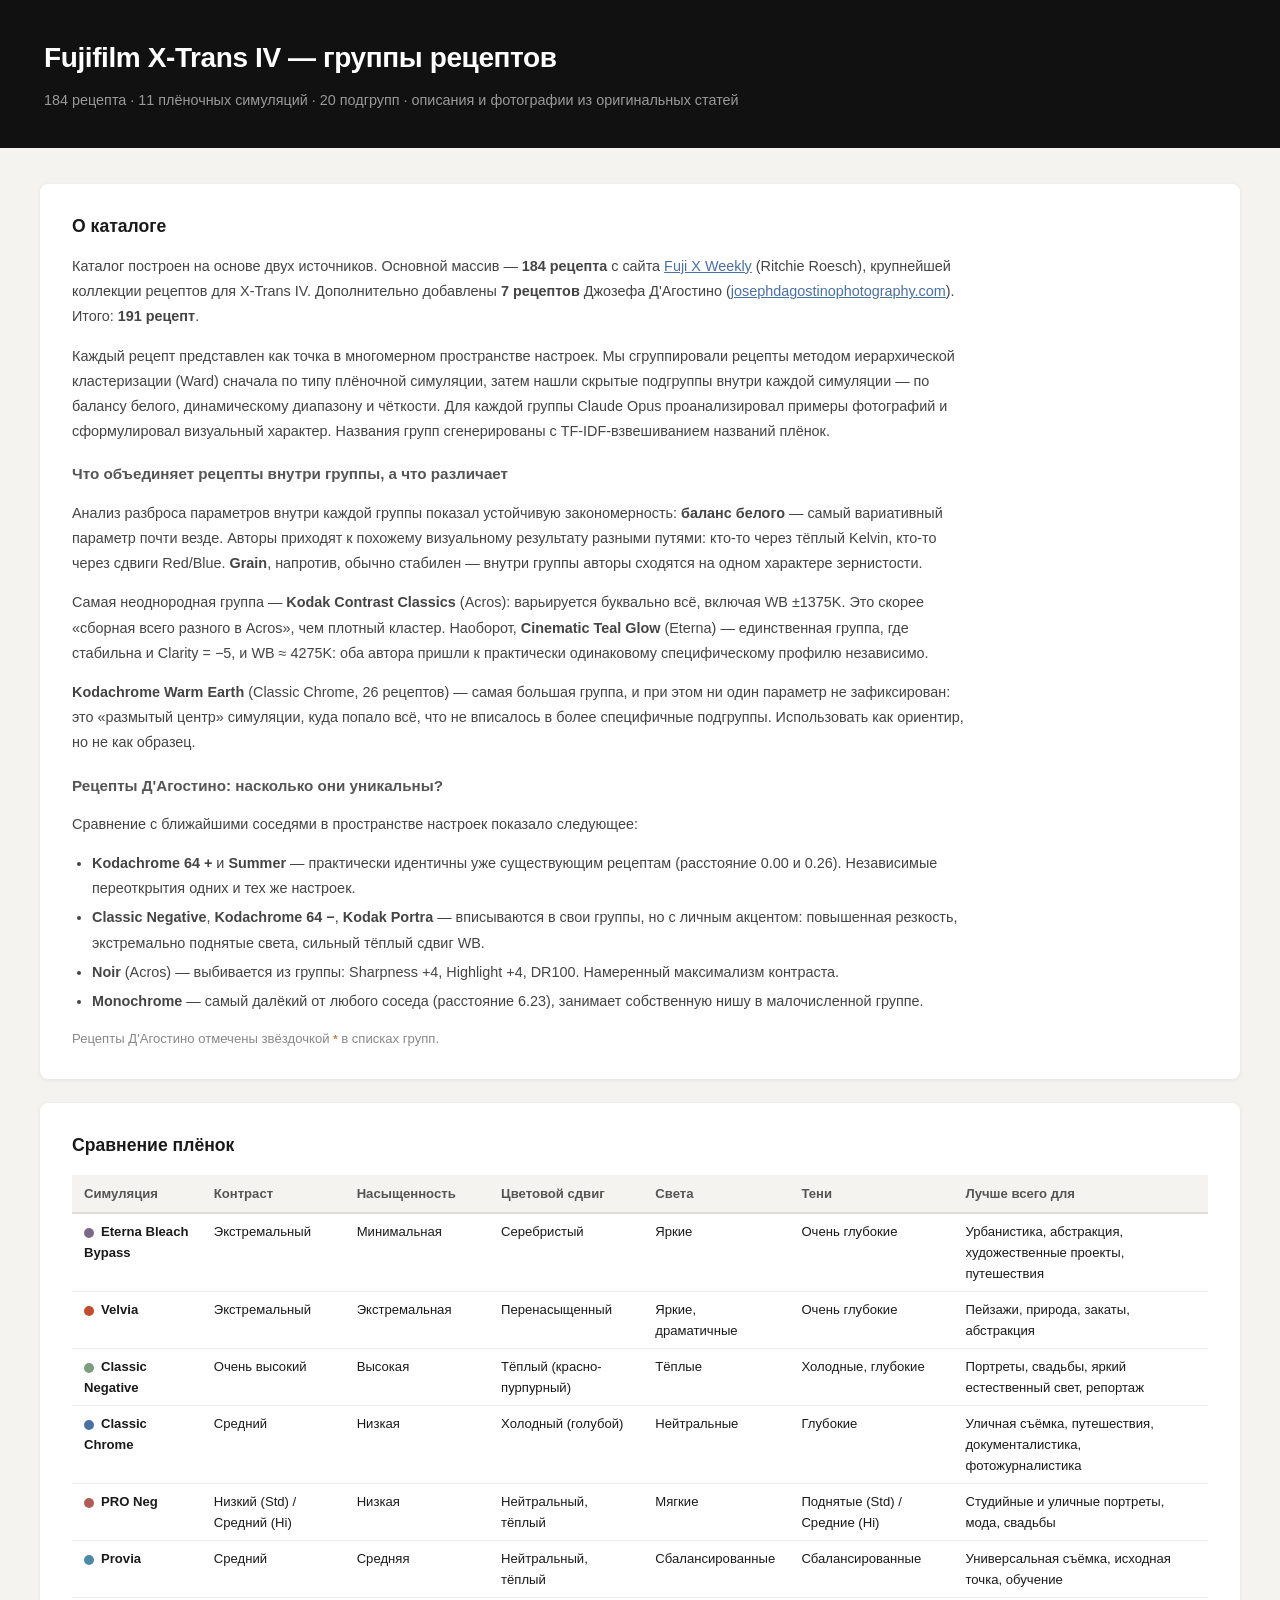
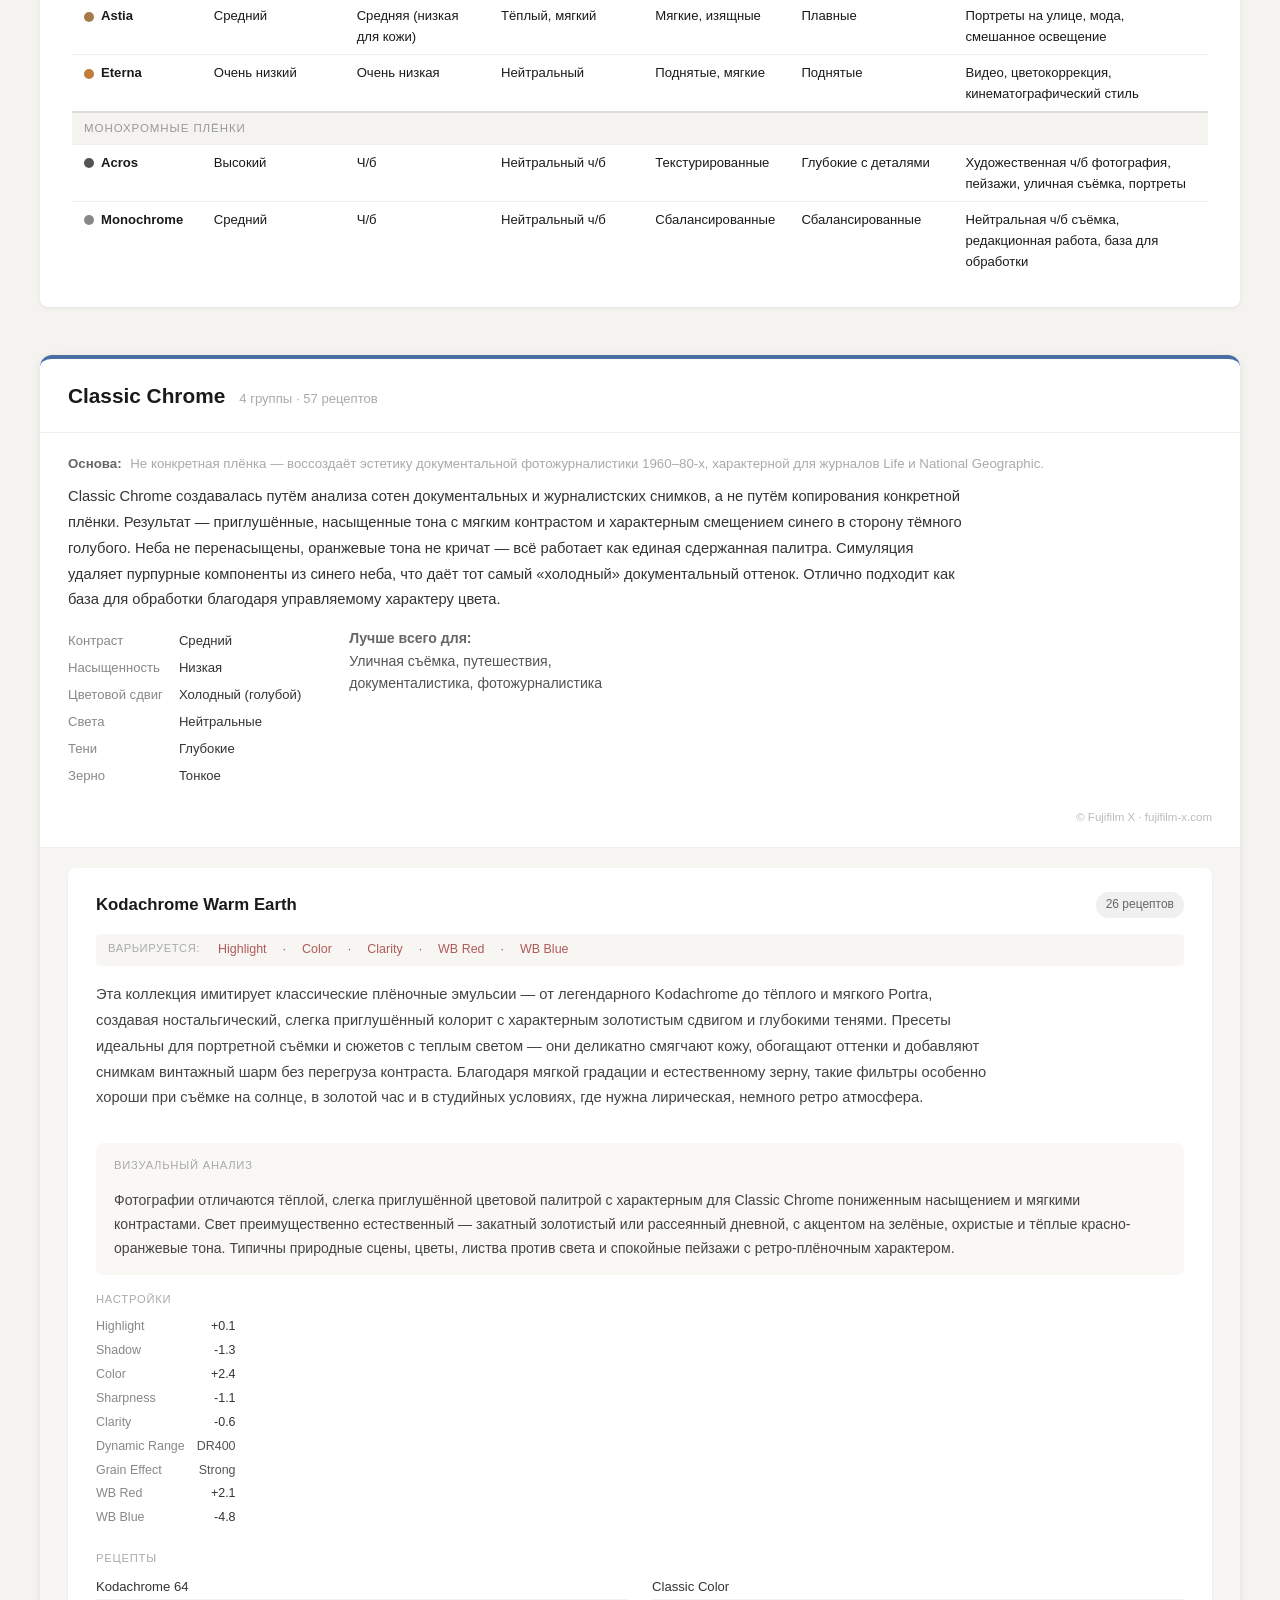
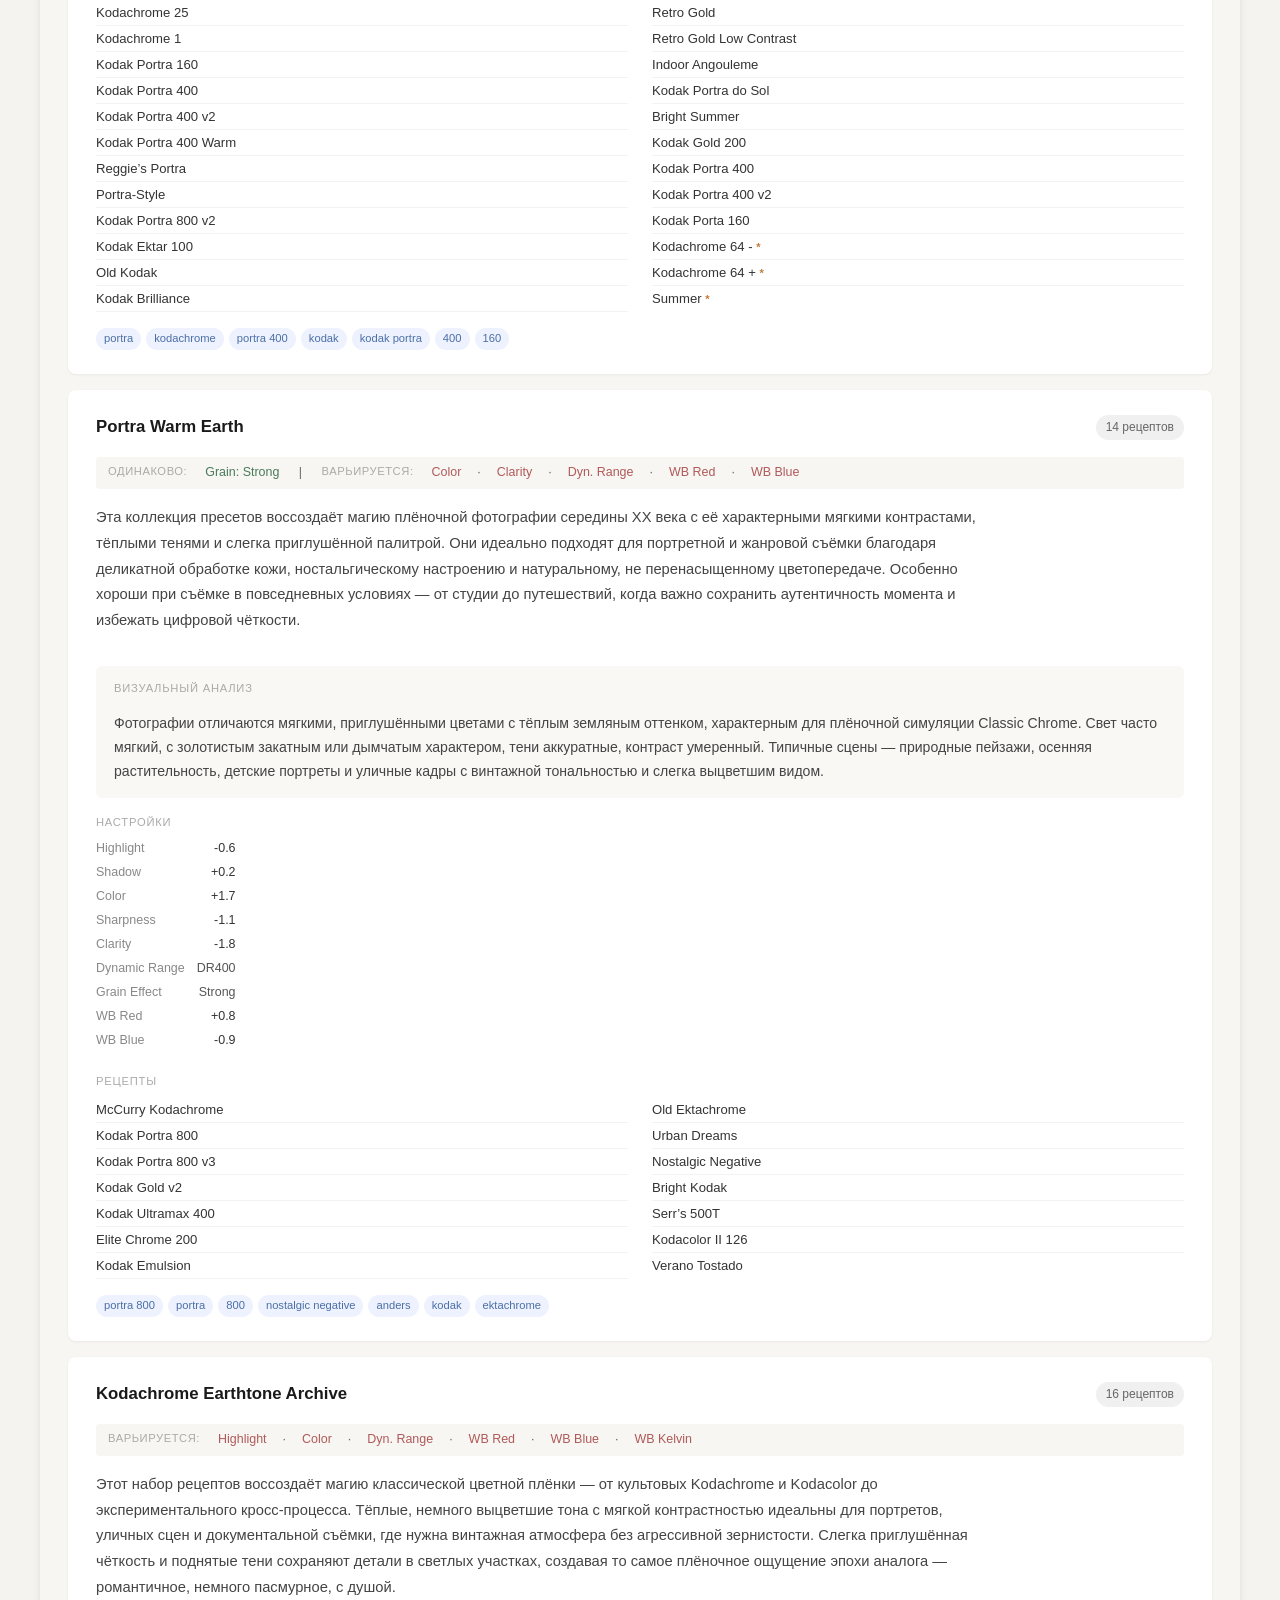
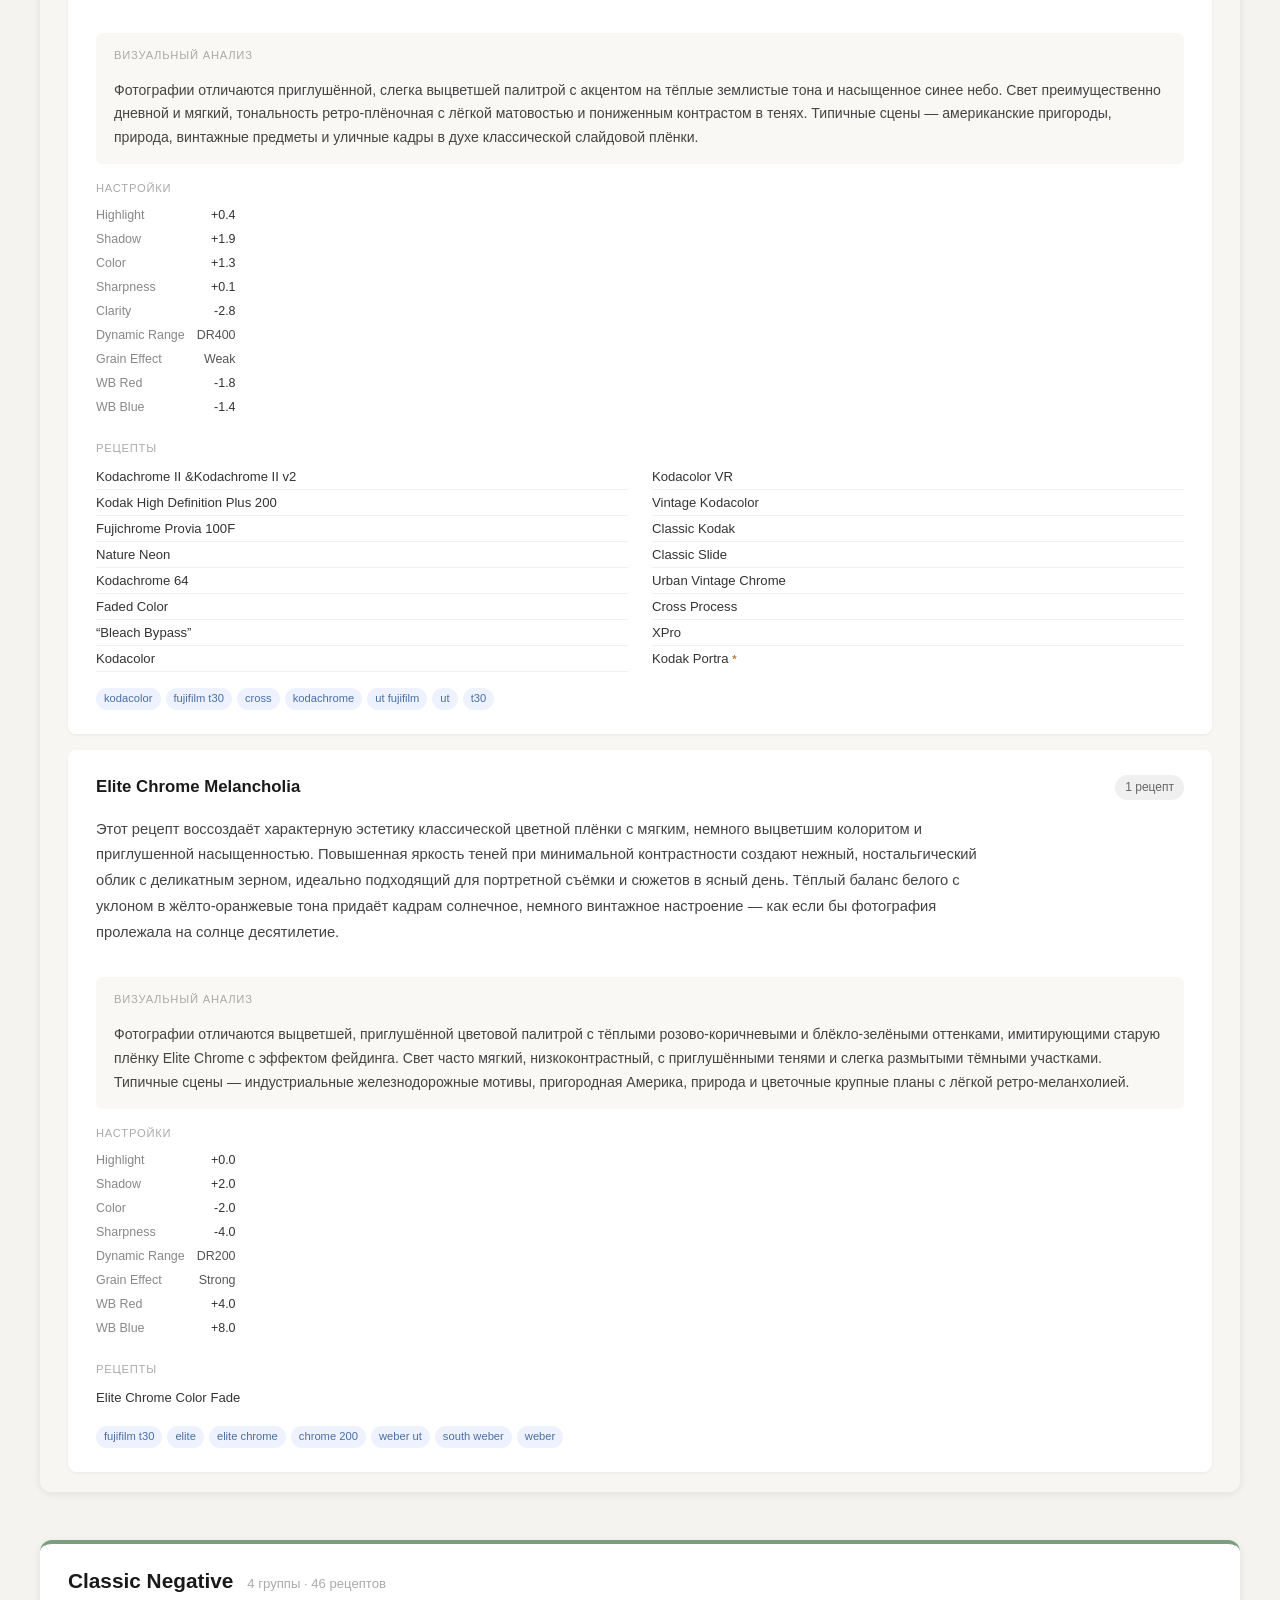
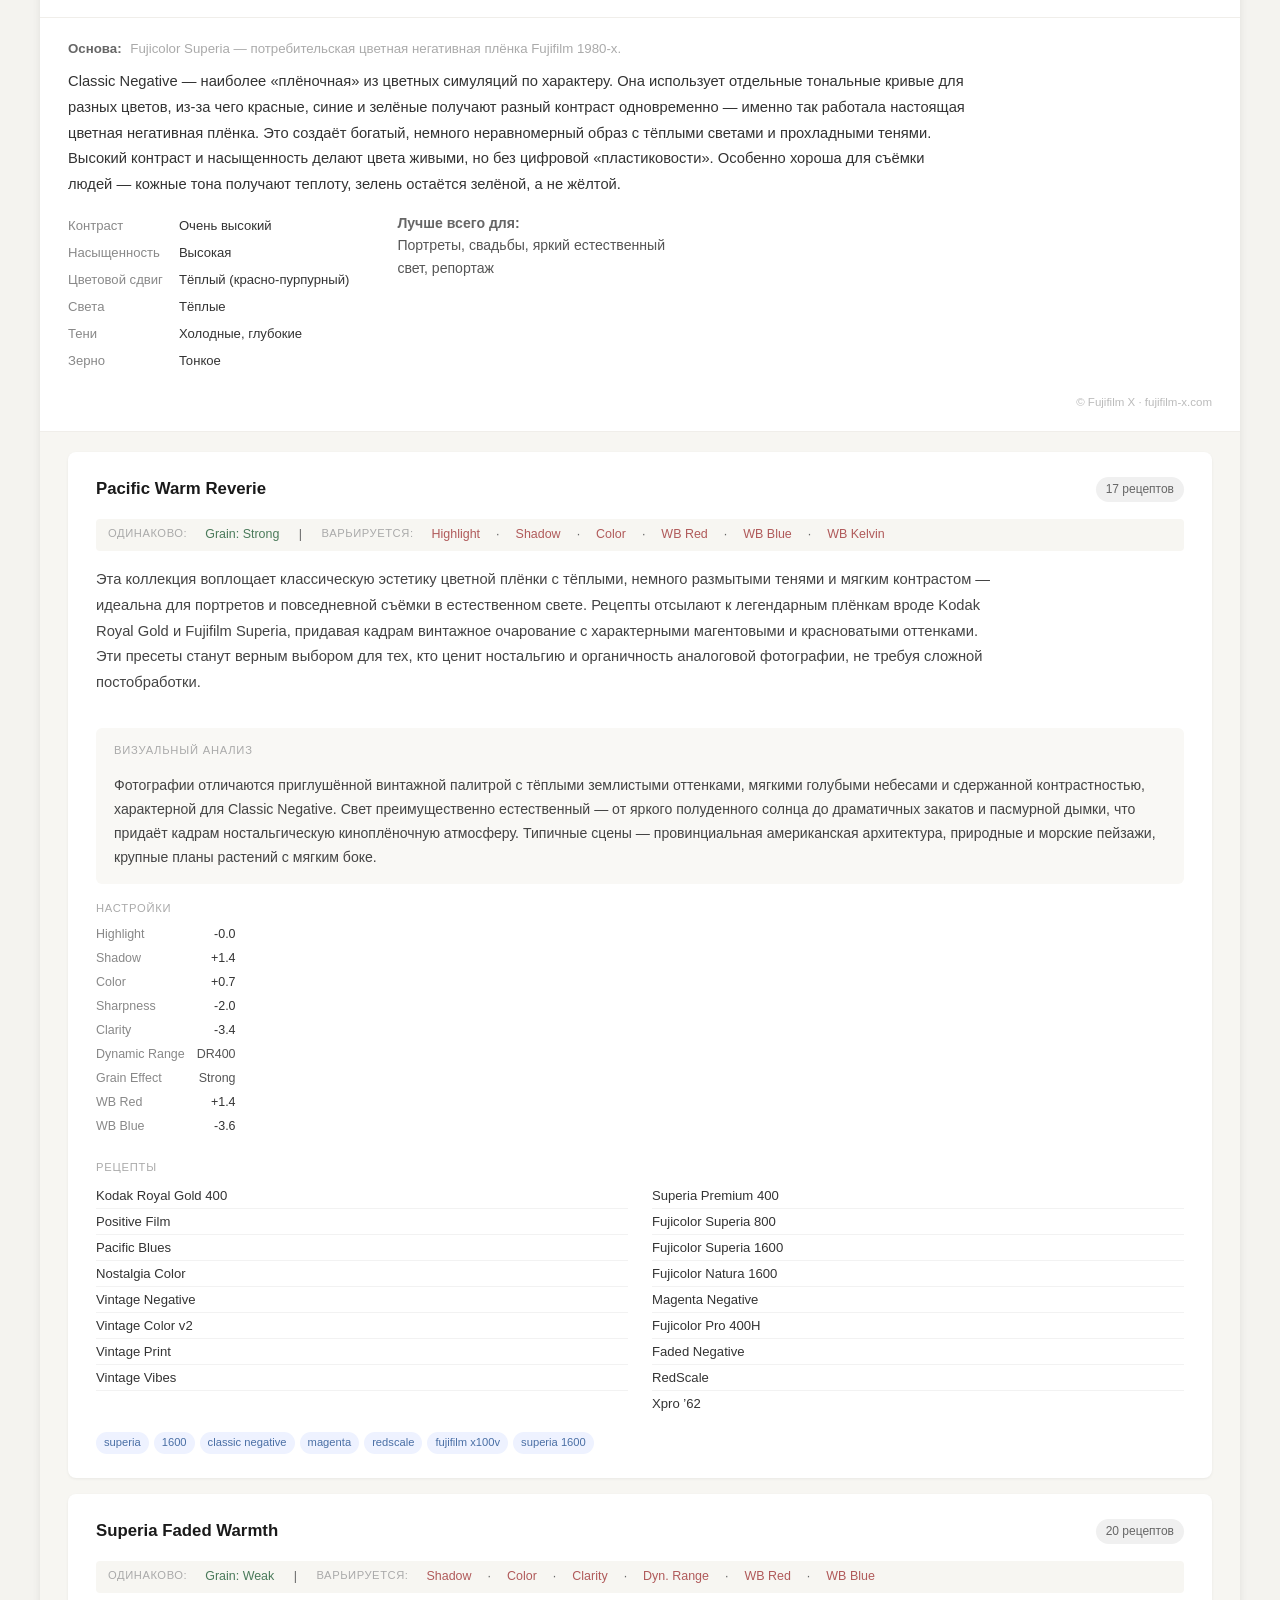
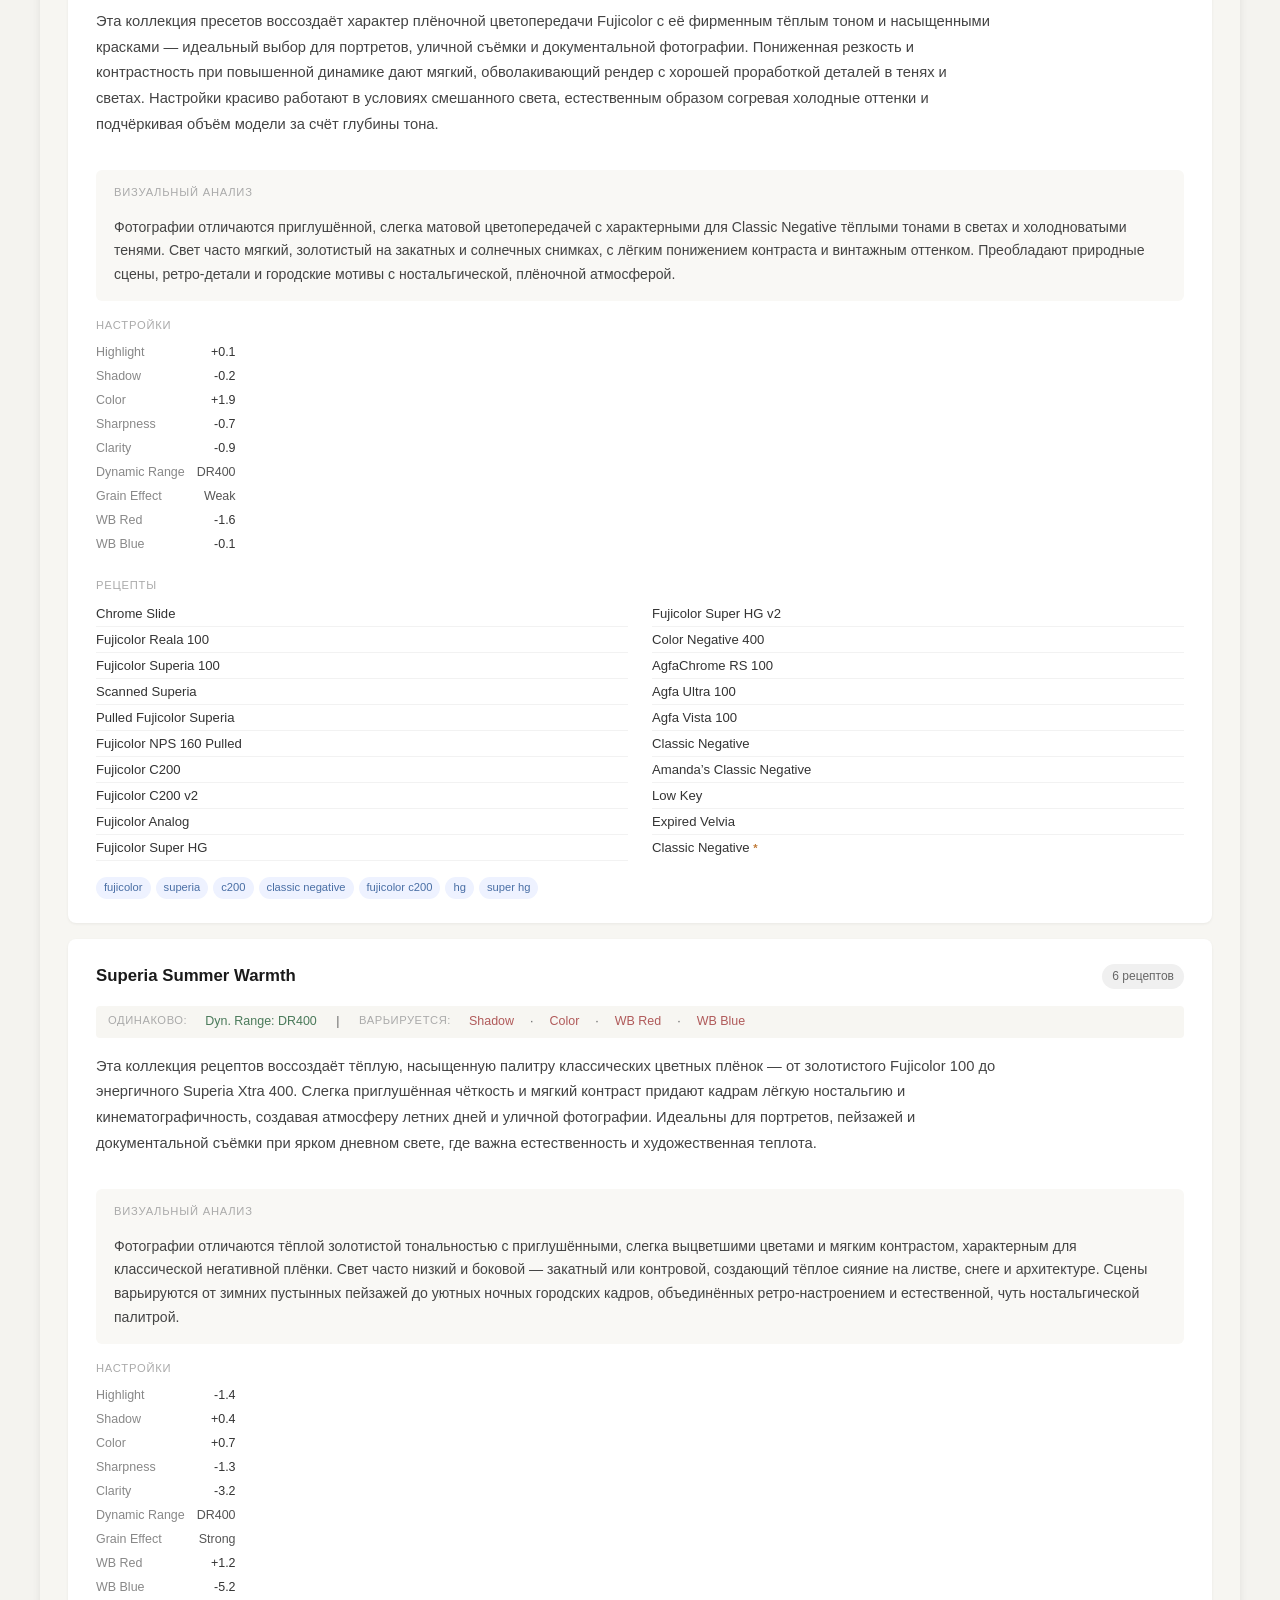
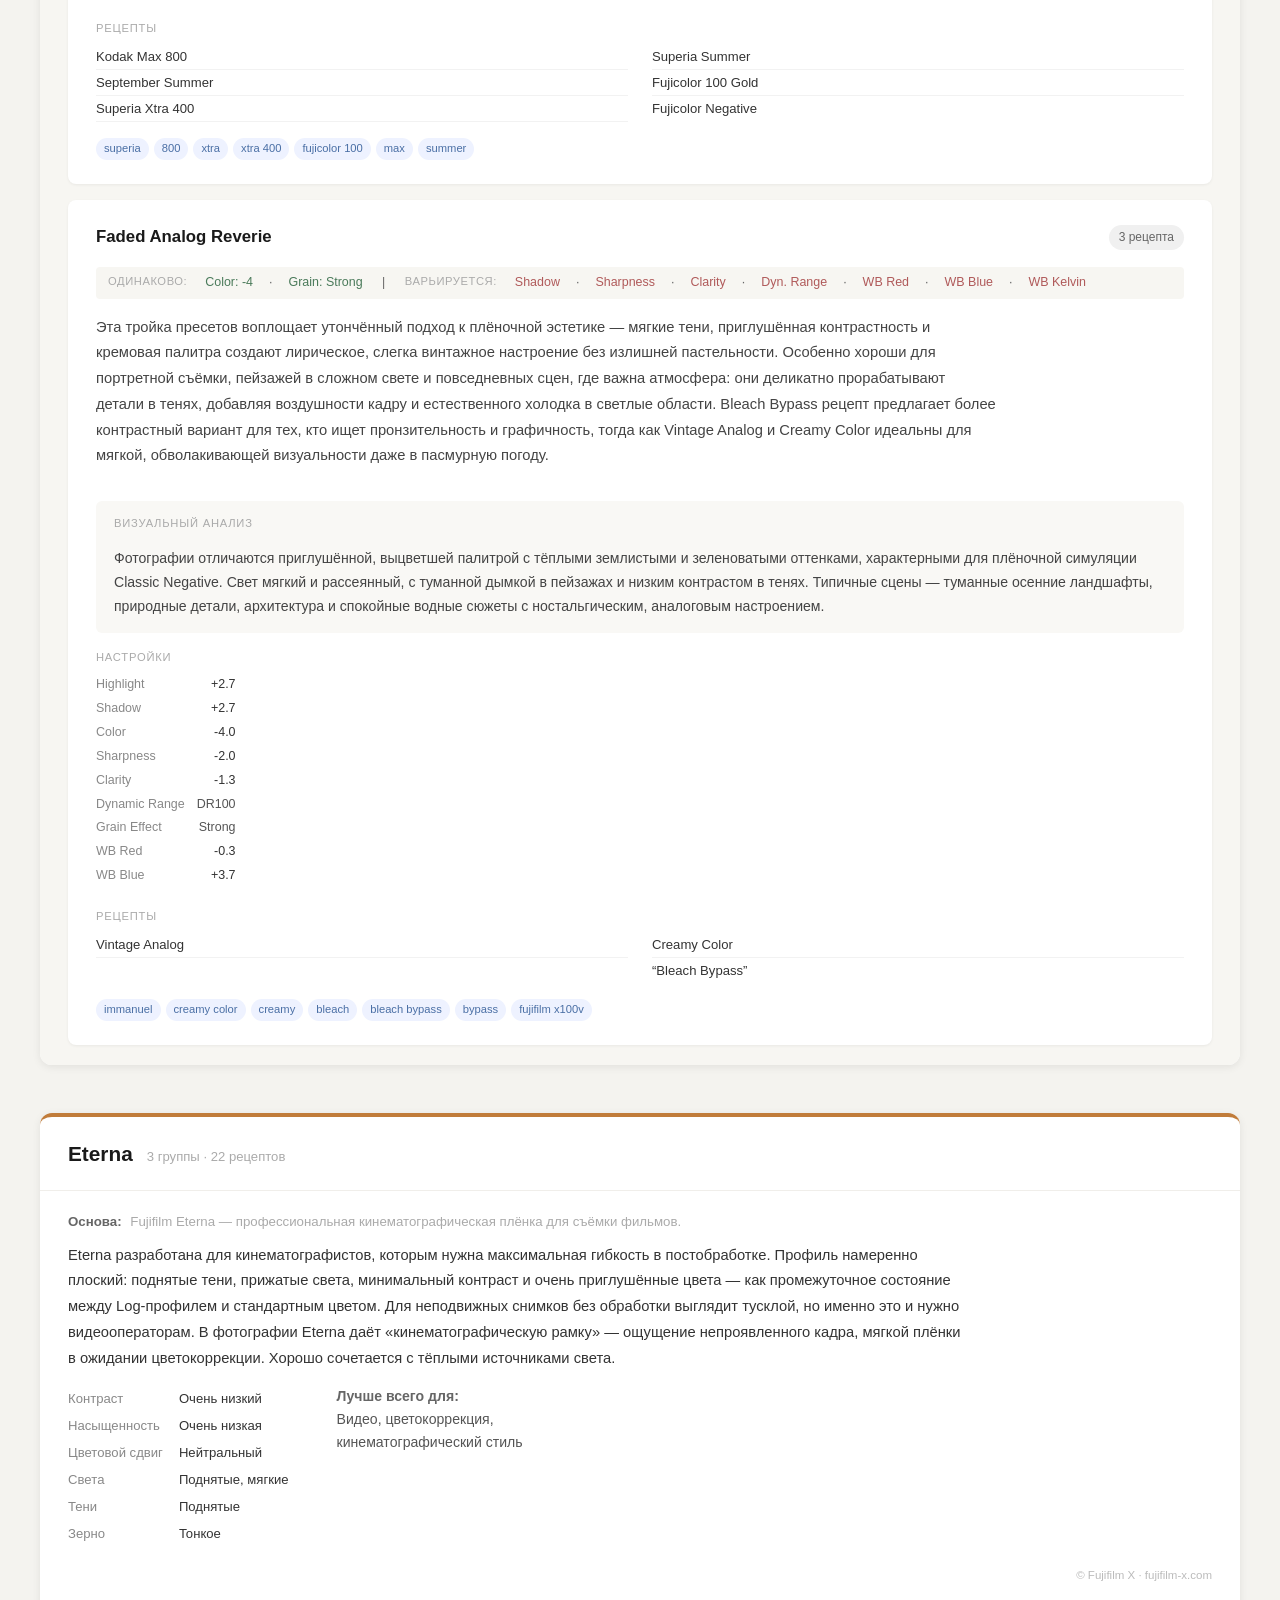
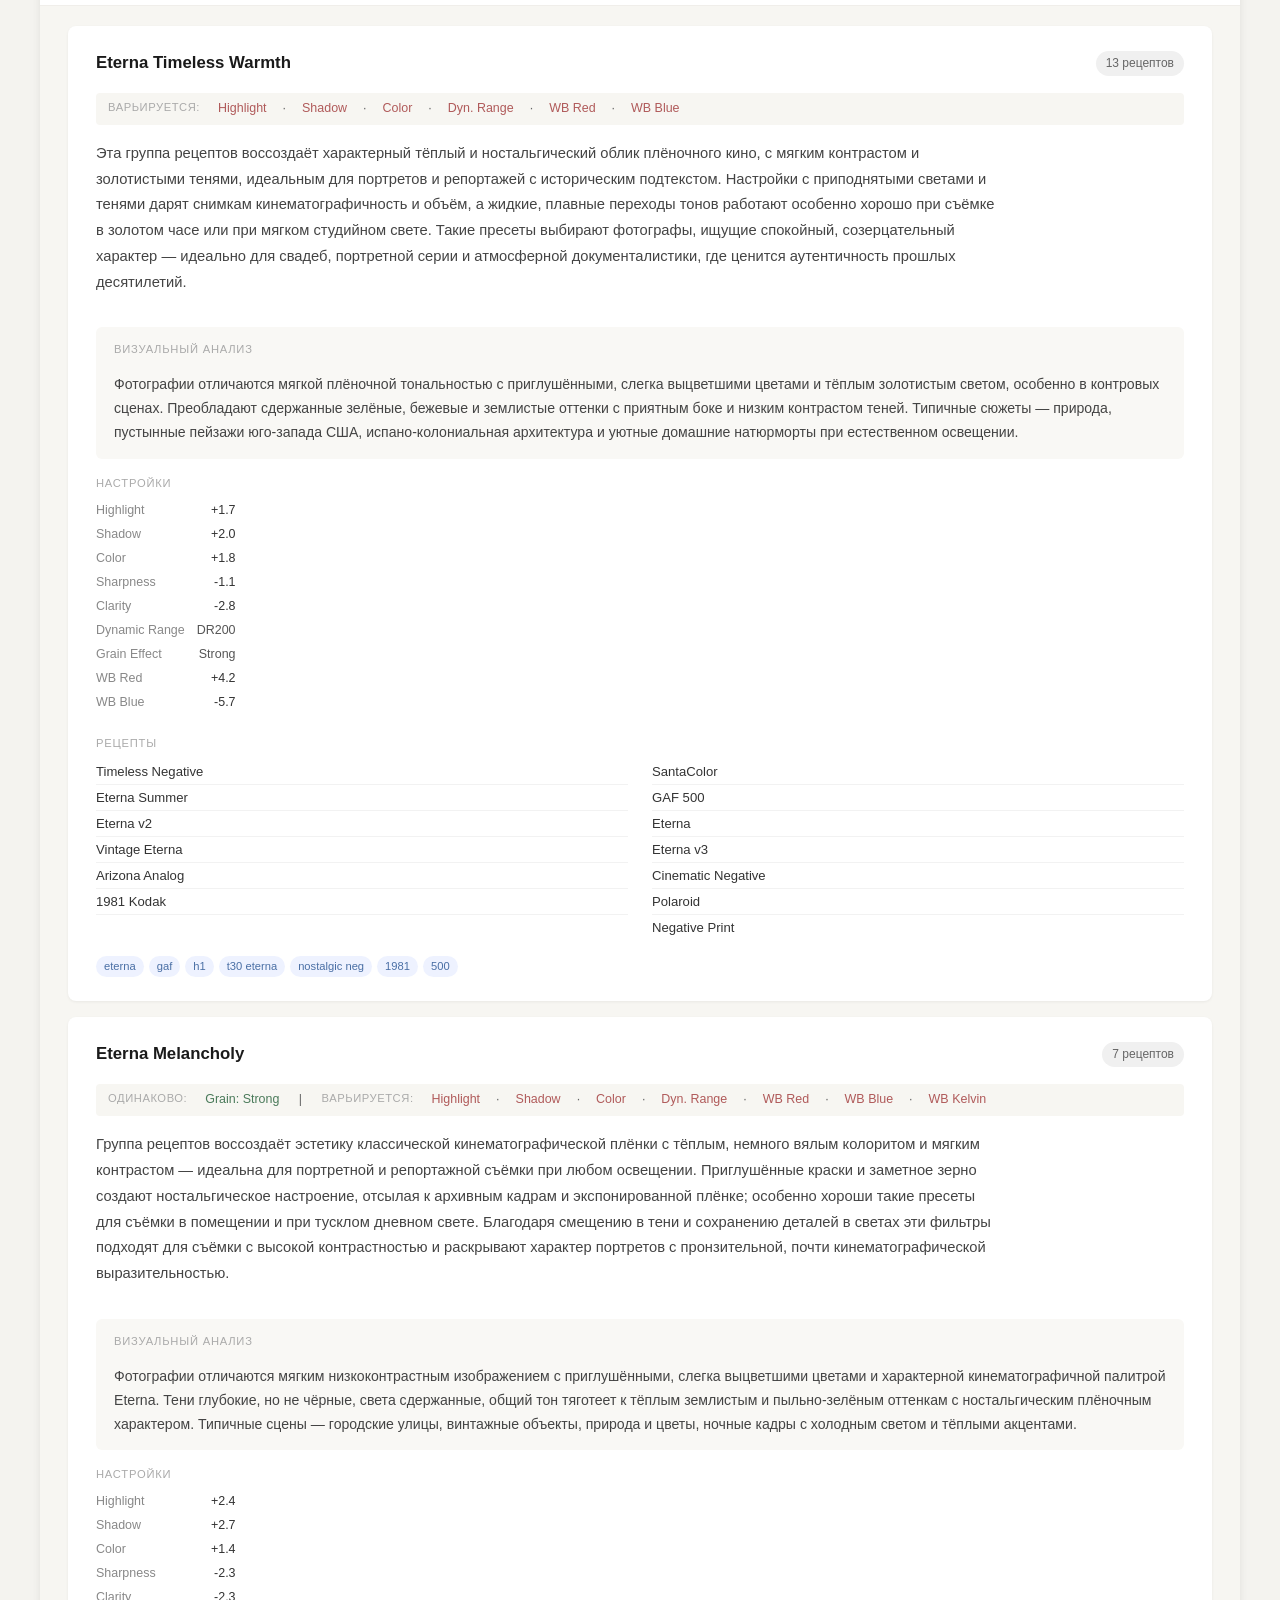
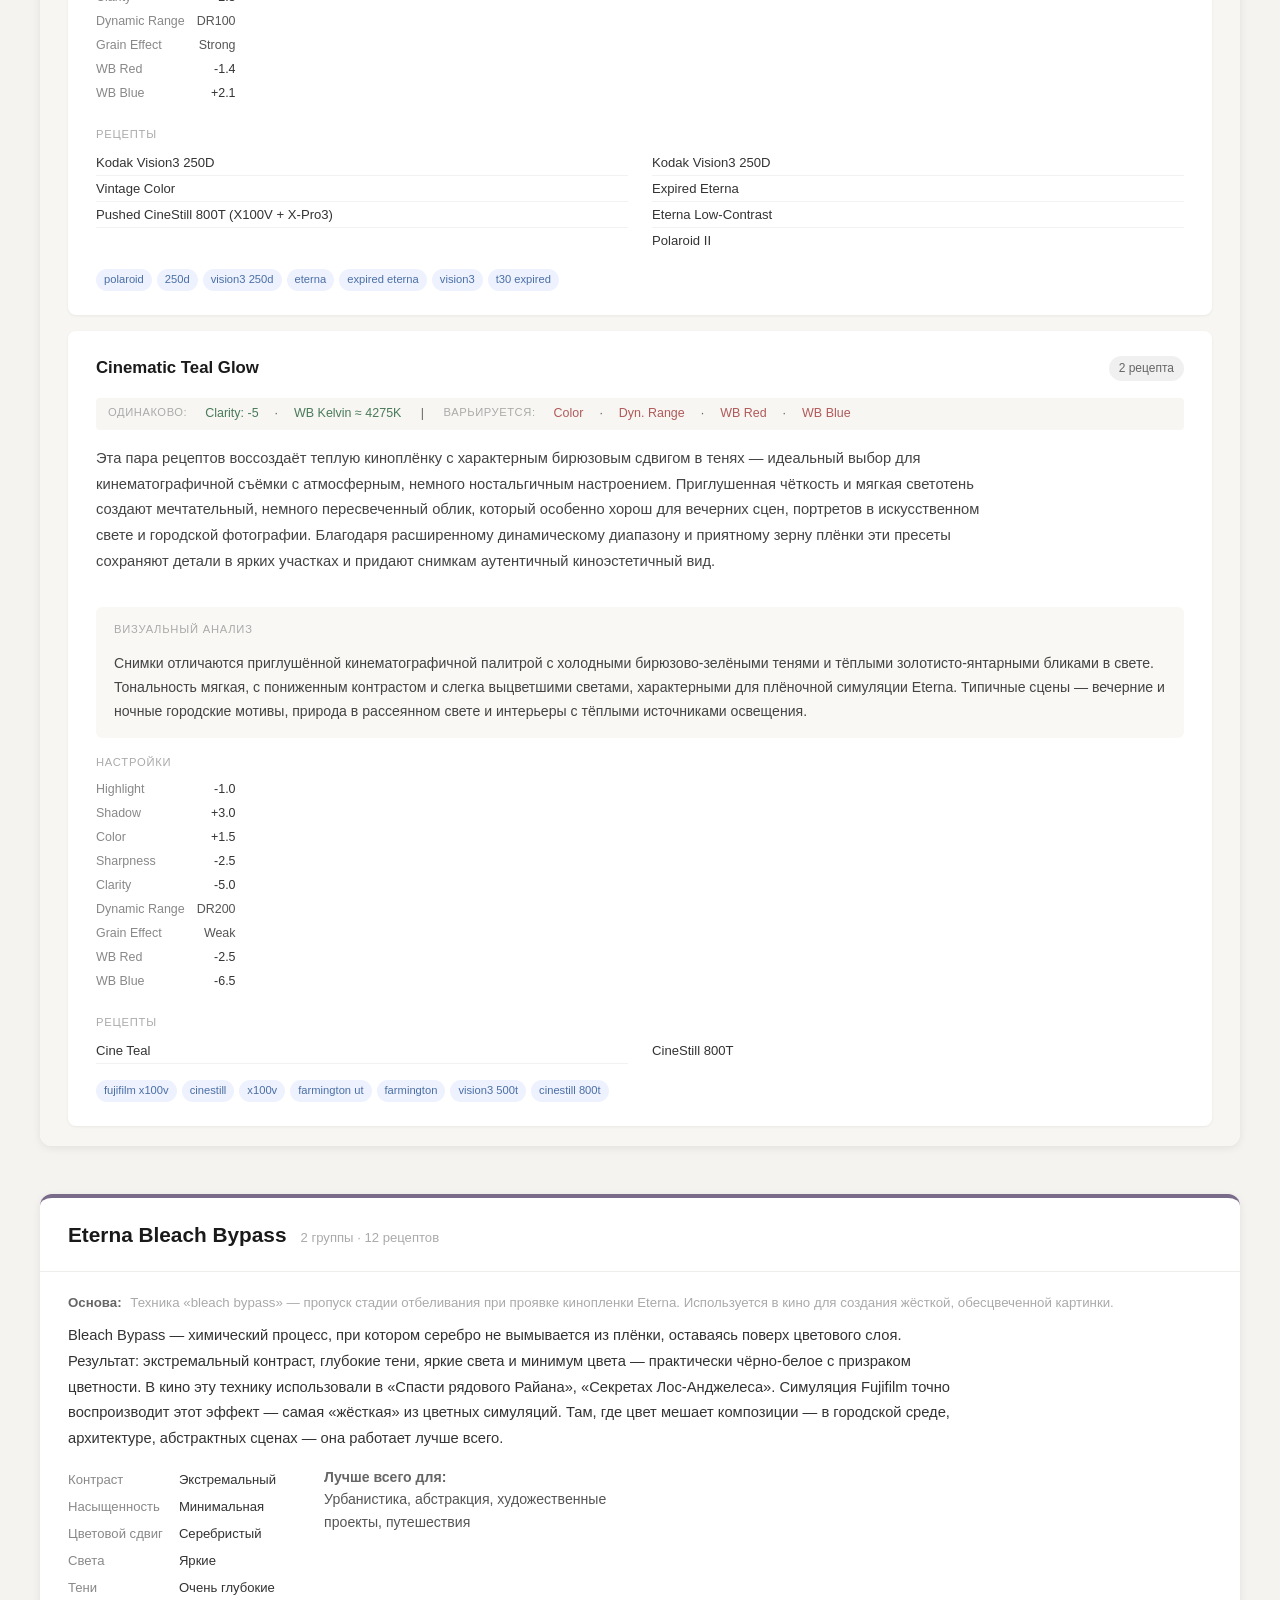
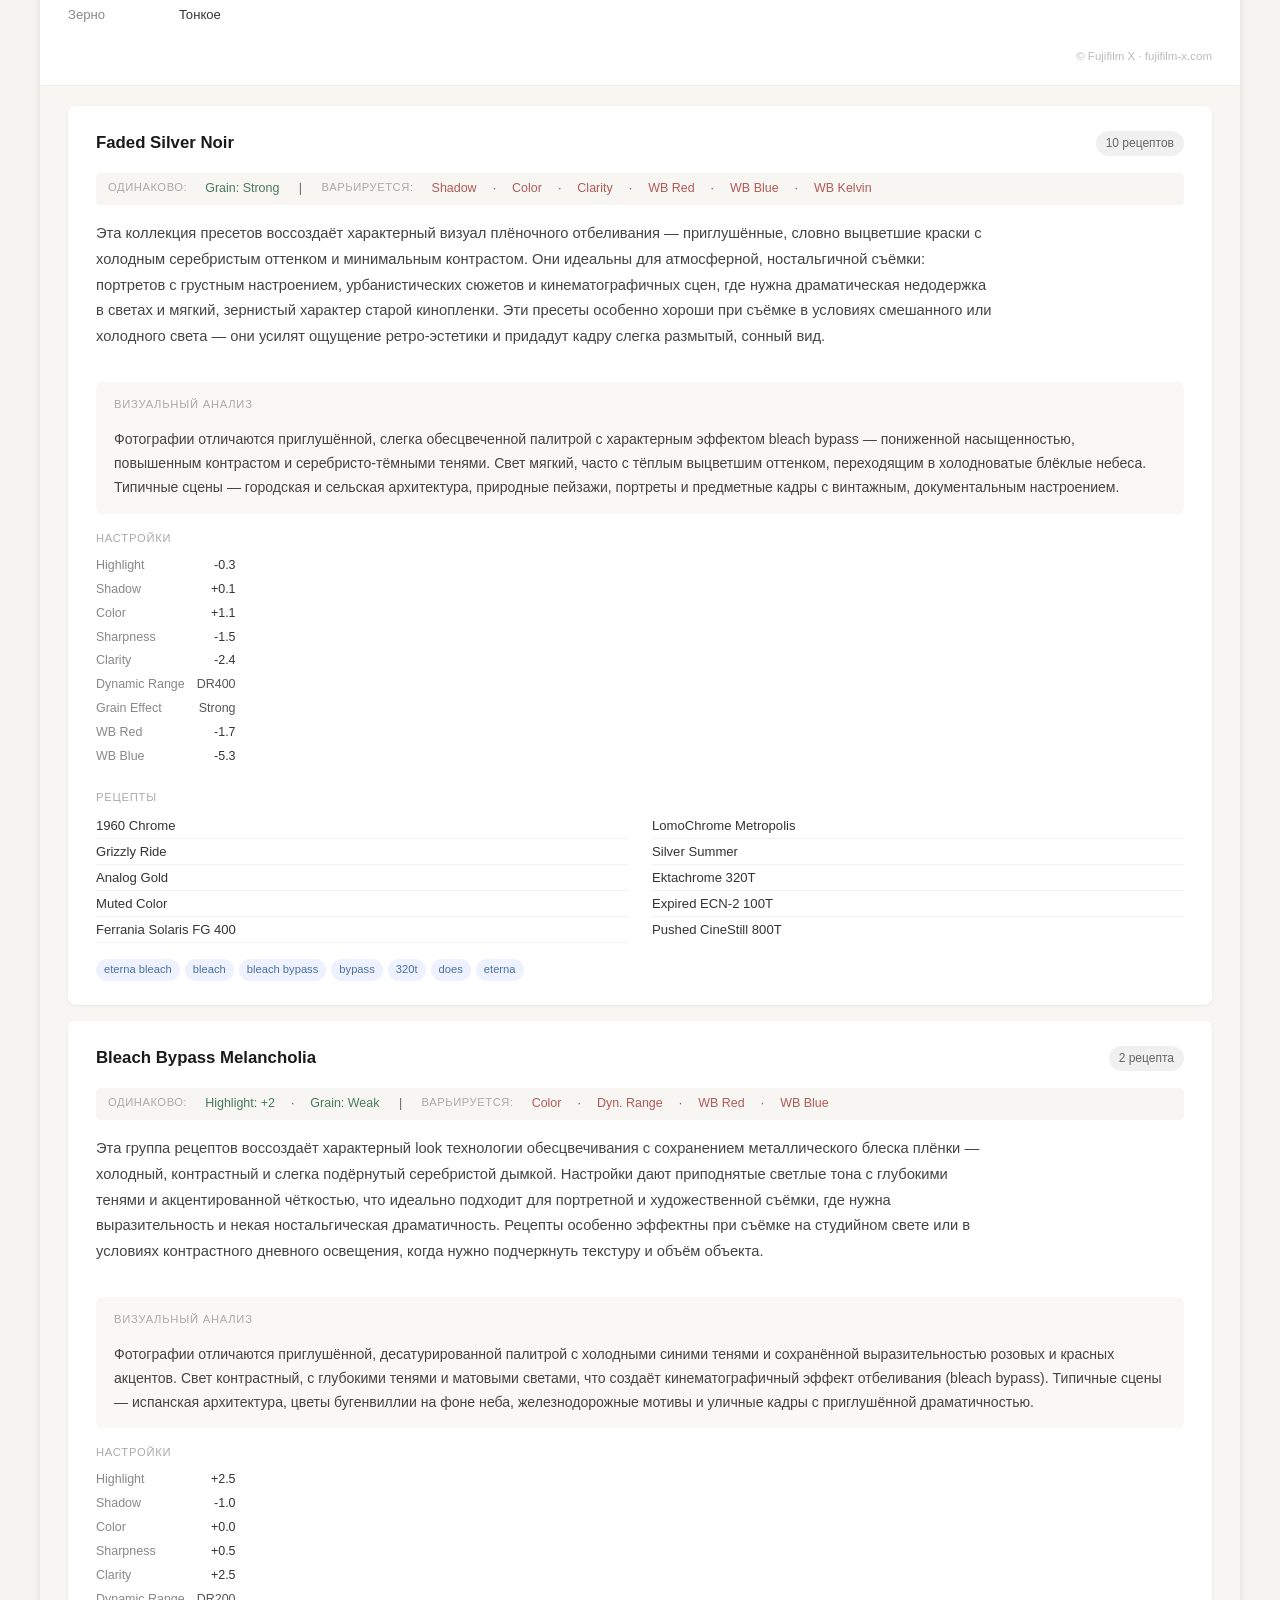
==== index.html @ aae0d7a8 "Rename recipe_groups_ru.html → index.html for web deployment Co-Authored-By: Claude Opus 4.8 <norepl" ====
<!DOCTYPE html>
<html lang="ru">
<head>
<meta charset="UTF-8">
<meta name="viewport" content="width=device-width,initial-scale=1">
<title>Рецепты Fujifilm X-Trans IV — группы</title>
<style>
*{box-sizing:border-box;margin:0;padding:0}
body{font-family:-apple-system,BlinkMacSystemFont,"Segoe UI",sans-serif;
      background:#f4f3ef;color:#1a1a1a;line-height:1.6}
header{background:#111;color:#fff;padding:36px 44px}
header h1{font-size:1.75rem;font-weight:700;letter-spacing:-.4px}
header p{color:#999;margin-top:8px;font-size:.9rem}
main{max-width:100%;padding:36px 40px}

/* ── outer film-simulation container ── */
.sim-sec{background:#fff;border-radius:12px;margin-bottom:48px;
          box-shadow:0 2px 8px rgba(0,0,0,.08);overflow:hidden}
.sim-hdr{padding:20px 28px;display:flex;align-items:baseline;gap:14px;
          border-bottom:1px solid #f0eeea}
.sim-title{font-size:1.3rem;font-weight:800}
.sim-n{font-size:.82rem;color:#aaa}

/* film sim description inside the container */
.si-body{padding:20px 28px;border-bottom:1px solid #f0eeea;
          display:flex;flex-direction:column;gap:10px}

/* nested recipe-group cards area */
.sim-cards-area{background:#f7f6f2;padding:20px 28px;
                 display:flex;flex-direction:column;gap:0}

.grid{display:flex;flex-direction:column;gap:16px}

/* inner card — slightly inset look */
.card{background:#fff;border-radius:8px;padding:24px 28px;
       box-shadow:0 1px 3px rgba(0,0,0,.06);display:flex;flex-direction:column;gap:16px;
       width:100%}
.card-head{display:flex;justify-content:space-between;align-items:center}
.card-name{font-weight:700;font-size:1.05rem}
.pill{background:#f0f0f0;color:#666;font-size:.75rem;padding:3px 10px;border-radius:20px}

.desc{font-size:.92rem;color:#444;line-height:1.75;max-width:900px}

.gallery{display:grid;grid-template-columns:repeat(10,1fr);gap:4px;
          border-radius:6px;overflow:hidden}
.gallery img{width:100%;aspect-ratio:1;object-fit:cover;display:block;
              transition:opacity .2s;cursor:pointer}
.gallery img:hover{opacity:.85}
.gallery:empty{display:none}

.bottom-row{display:flex;flex-direction:column;gap:20px}
.col-recipes{width:100%}
.col-settings{width:100%}
.stbl{border-collapse:collapse;font-size:.78rem}
.sk{color:#888;padding:2px 12px 2px 0;white-space:nowrap}
.sv{font-variant-numeric:tabular-nums;color:#333;text-align:right}
.mode-val{color:#555}
.col-lbl{font-size:.7rem;text-transform:uppercase;letter-spacing:.07em;color:#aaa;margin-bottom:6px}

.rlist{list-style:none;font-size:.82rem;color:#333;columns:2;column-gap:24px}
.rlist li{padding:2px 0;border-bottom:1px solid #f2f2f2;break-inside:avoid}
.rlist li:last-child{border-bottom:none}
.rlist a{color:#333;text-decoration:none}
.rlist a:hover{color:#4a6fa5;text-decoration:underline}
.ext-mark{color:#c17c3a;font-weight:700;font-size:.85em}
.hom-block{font-size:.78rem;color:#666;background:#f7f6f2;border-radius:4px;
            padding:6px 12px;display:flex;flex-wrap:wrap;gap:6px 16px}
.hom-lbl{color:#aaa;font-size:.7rem;text-transform:uppercase;letter-spacing:.05em;margin-right:2px}
.hom-val{color:#4a7a5a;font-weight:500}
.hom-var{color:#b05a5a}

.tags{display:flex;flex-wrap:wrap;gap:5px}
.badge{background:#eef2ff;color:#4a6fa5;font-size:.7rem;
        padding:2px 8px;border-radius:12px}

.vision-block{background:#f9f8f5;border-radius:6px;padding:14px 18px;
               display:flex;flex-direction:column;gap:8px;flex:1}
.vision-notes{font-size:.88rem;color:#444;line-height:1.7}
.vision-rows{display:flex;gap:24px;font-size:.82rem;flex-wrap:wrap}
.vtag-lbl{color:#aaa;font-size:.7rem;text-transform:uppercase;letter-spacing:.05em;margin-right:4px}
.vtags{color:#555}

/* film simulation description (inside outer container) */
.si-inspired{font-size:.83rem;color:#aaa}
.si-lbl{font-weight:600;color:#666;margin-right:5px}
.si-desc{font-size:.92rem;color:#333;line-height:1.75;max-width:900px}
.si-row{display:flex;gap:32px;align-items:flex-start;flex-wrap:wrap;margin-top:4px}
.si-tbl{border-collapse:collapse;font-size:.82rem}
.si-tbl td{padding:3px 16px 3px 0;vertical-align:top}
.ti-k{color:#888;white-space:nowrap}
.ti-v{color:#333;font-weight:500}
.si-bestfor{font-size:.88rem;color:#555;max-width:300px}

/* official gallery */
.official-gallery{margin-top:4px}
.og-photos{display:grid;grid-template-columns:repeat(auto-fill,minmax(220px,1fr));gap:6px;border-radius:6px;overflow:hidden}
.og-photos img{width:100%;aspect-ratio:3/2;object-fit:cover;display:block;transition:opacity .2s}
.og-photos img:hover{opacity:.9}
.og-credit{font-size:.72rem;color:#bbb;margin-top:5px;text-align:right}
.og-credit a{color:#bbb;text-decoration:none}
.og-credit a:hover{color:#4a6fa5}

/* comparison table */
.cmp-section{background:#fff;border-radius:8px;padding:28px 32px;margin-bottom:48px;
              box-shadow:0 1px 4px rgba(0,0,0,.07)}
.cmp-section h2{font-size:1.1rem;font-weight:700;margin-bottom:16px;color:#1a1a1a}
.cmp-tbl{width:100%;border-collapse:collapse;font-size:.82rem}
.cmp-tbl th{background:#f4f3ef;padding:8px 12px;text-align:left;font-weight:600;
             color:#555;border-bottom:2px solid #e0ddd8;white-space:nowrap}
.cmp-tbl td{padding:7px 12px;border-bottom:1px solid #f0eeea;vertical-align:top}
.cmp-tbl tr:last-child td{border-bottom:none}
.cmp-tbl tr:hover td{background:#faf9f6}
.cmp-link{cursor:pointer}
.cmp-link:hover td{background:#eef2ff}
.bw-sep td{background:#f4f3ef;color:#999;font-size:.72rem;text-transform:uppercase;
            letter-spacing:.08em;padding:6px 12px;border-top:2px solid #e0ddd8}

/* intro block */
.intro-block{background:#fff;border-radius:8px;padding:28px 32px;margin-bottom:24px;
              box-shadow:0 1px 4px rgba(0,0,0,.07);display:flex;flex-direction:column;gap:14px}
.intro-block h2{font-size:1.1rem;font-weight:700}
.intro-block h3{font-size:.95rem;font-weight:700;color:#555;margin-top:4px}
.intro-block p{font-size:.9rem;color:#444;line-height:1.75;max-width:900px}
.intro-block ul{font-size:.9rem;color:#444;line-height:1.75;max-width:900px;
                 padding-left:20px;display:flex;flex-direction:column;gap:4px}
.intro-block a{color:#4a6fa5}
.intro-note{color:#888 !important;font-size:.82rem !important}
.sim-dot{display:inline-block;width:10px;height:10px;border-radius:50%;
          margin-right:7px;vertical-align:middle}
</style>
</head>
<body>
<header>
  <h1>Fujifilm X-Trans IV — группы рецептов</h1>
  <p>184 рецепта · 11 плёночных симуляций · 20 подгрупп · описания и фотографии из оригинальных статей</p>
</header>
<main>
<div class="intro-block">
  <h2>О каталоге</h2>
  <p>Каталог построен на основе двух источников. Основной массив — <strong>184 рецепта</strong>
  с сайта <a href="https://fujixweekly.com/fujifilm-x-trans-iv-recipes/" target="_blank">Fuji X Weekly</a>
  (Ritchie Roesch), крупнейшей коллекции рецептов для X-Trans IV. Дополнительно добавлены
  <strong>7 рецептов</strong> Джозефа Д'Агостино
  (<a href="https://www.josephdagostinophotography.com/joedagostino-photo-blog/2021/1/27/r7ydnsoxgcgdi4uasfztt70yyuty1t" target="_blank">josephdagostinophotography.com</a>).
  Итого: <strong>191 рецепт</strong>.</p>

  <p>Каждый рецепт представлен как точка в многомерном пространстве настроек. Мы сгруппировали
  рецепты методом иерархической кластеризации (Ward) сначала по типу плёночной симуляции, затем
  нашли скрытые подгруппы внутри каждой симуляции — по балансу белого, динамическому диапазону
  и чёткости. Для каждой группы Claude Opus проанализировал примеры фотографий и сформулировал
  визуальный характер. Названия групп сгенерированы с TF-IDF-взвешиванием названий плёнок.</p>

  <h3>Что объединяет рецепты внутри группы, а что различает</h3>
  <p>Анализ разброса параметров внутри каждой группы показал устойчивую закономерность:
  <strong>баланс белого</strong> — самый вариативный параметр почти везде. Авторы приходят к
  похожему визуальному результату разными путями: кто-то через тёплый Kelvin, кто-то через сдвиги
  Red/Blue. <strong>Grain</strong>, напротив, обычно стабилен — внутри группы авторы сходятся на
  одном характере зернистости.</p>
  <p>Самая неоднородная группа — <strong>Kodak Contrast Classics</strong> (Acros): варьируется
  буквально всё, включая WB ±1375K. Это скорее «сборная всего разного в Acros», чем плотный
  кластер. Наоборот, <strong>Cinematic Teal Glow</strong> (Eterna) — единственная группа, где
  стабильна и Clarity = −5, и WB ≈ 4275K: оба автора пришли к практически одинаковому
  специфическому профилю независимо.</p>
  <p><strong>Kodachrome Warm Earth</strong> (Classic Chrome, 26 рецептов) — самая большая группа,
  и при этом ни один параметр не зафиксирован: это «размытый центр» симуляции, куда попало всё,
  что не вписалось в более специфичные подгруппы. Использовать как ориентир, но не как образец.</p>

  <h3>Рецепты Д'Агостино: насколько они уникальны?</h3>
  <p>Сравнение с ближайшими соседями в пространстве настроек показало следующее:</p>
  <ul>
    <li><strong>Kodachrome 64 +</strong> и <strong>Summer</strong> — практически идентичны уже
    существующим рецептам (расстояние 0.00 и 0.26). Независимые переоткрытия одних и тех же настроек.</li>
    <li><strong>Classic Negative</strong>, <strong>Kodachrome 64 −</strong>, <strong>Kodak Portra</strong> —
    вписываются в свои группы, но с личным акцентом: повышенная резкость, экстремально поднятые
    света, сильный тёплый сдвиг WB.</li>
    <li><strong>Noir</strong> (Acros) — выбивается из группы: Sharpness +4, Highlight +4, DR100.
    Намеренный максимализм контраста.</li>
    <li><strong>Monochrome</strong> — самый далёкий от любого соседа (расстояние 6.23), занимает
    собственную нишу в малочисленной группе.</li>
  </ul>
  <p class="intro-note">Рецепты Д'Агостино отмечены звёздочкой <span class="ext-mark">*</span>
  в списках групп.</p>
</div>
<div class="cmp-section">
  <h2>Сравнение плёнок</h2>
  <table class="cmp-tbl">
    <thead><tr><th>Симуляция</th><th>Контраст</th><th>Насыщенность</th><th>Цветовой сдвиг</th><th>Светa</th><th>Тени</th><th>Лучше всего для</th></tr></thead>
    <tbody><tr class="cmp-link" onclick="location.href='#sim-eterna-bleach-bypass'"><td><span class="sim-dot" style="background:#7a6a8a"></span><strong>Eterna Bleach Bypass</strong></td><td>Экстремальный</td><td>Минимальная</td><td>Серебристый</td><td>Яркие</td><td>Очень глубокие</td><td>Урбанистика, абстракция, художественные проекты, путешествия</td></tr><tr class="cmp-link" onclick="location.href='#sim-velvia'"><td><span class="sim-dot" style="background:#c44b2b"></span><strong>Velvia</strong></td><td>Экстремальный</td><td>Экстремальная</td><td>Перенасыщенный</td><td>Яркие, драматичные</td><td>Очень глубокие</td><td>Пейзажи, природа, закаты, абстракция</td></tr><tr class="cmp-link" onclick="location.href='#sim-classic-negative'"><td><span class="sim-dot" style="background:#7a9e7e"></span><strong>Classic Negative</strong></td><td>Очень высокий</td><td>Высокая</td><td>Тёплый (красно-пурпурный)</td><td>Тёплые</td><td>Холодные, глубокие</td><td>Портреты, свадьбы, яркий естественный свет, репортаж</td></tr><tr class="cmp-link" onclick="location.href='#sim-classic-chrome'"><td><span class="sim-dot" style="background:#4a6fa5"></span><strong>Classic Chrome</strong></td><td>Средний</td><td>Низкая</td><td>Холодный (голубой)</td><td>Нейтральные</td><td>Глубокие</td><td>Уличная съёмка, путешествия, документалистика, фотожурналистика</td></tr><tr class="cmp-link" onclick="location.href='#sim-pro-neg'"><td><span class="sim-dot" style="background:#b05a5a"></span><strong>PRO Neg</strong></td><td>Низкий (Std) / Средний (Hi)</td><td>Низкая</td><td>Нейтральный, тёплый</td><td>Мягкие</td><td>Поднятые (Std) / Средние (Hi)</td><td>Студийные и уличные портреты, мода, свадьбы</td></tr><tr class="cmp-link" onclick="location.href='#sim-provia'"><td><span class="sim-dot" style="background:#4a8aa5"></span><strong>Provia</strong></td><td>Средний</td><td>Средняя</td><td>Нейтральный, тёплый</td><td>Сбалансированные</td><td>Сбалансированные</td><td>Универсальная съёмка, исходная точка, обучение</td></tr><tr class="cmp-link" onclick="location.href='#sim-astia'"><td><span class="sim-dot" style="background:#a57a4a"></span><strong>Astia</strong></td><td>Средний</td><td>Средняя (низкая для кожи)</td><td>Тёплый, мягкий</td><td>Мягкие, изящные</td><td>Плавные</td><td>Портреты на улице, мода, смешанное освещение</td></tr><tr class="cmp-link" onclick="location.href='#sim-eterna'"><td><span class="sim-dot" style="background:#c17c3a"></span><strong>Eterna</strong></td><td>Очень низкий</td><td>Очень низкая</td><td>Нейтральный</td><td>Поднятые, мягкие</td><td>Поднятые</td><td>Видео, цветокоррекция, кинематографический стиль</td></tr><tr class="bw-sep"><td colspan="7">Монохромные плёнки</td></tr><tr class="cmp-link" onclick="location.href='#sim-acros'"><td><span class="sim-dot" style="background:#555555"></span><strong>Acros</strong></td><td>Высокий</td><td>Ч/б</td><td>Нейтральный ч/б</td><td>Текстурированные</td><td>Глубокие с деталями</td><td>Художественная ч/б фотография, пейзажи, уличная съёмка, портреты</td></tr><tr class="cmp-link" onclick="location.href='#sim-monochrome'"><td><span class="sim-dot" style="background:#888888"></span><strong>Monochrome</strong></td><td>Средний</td><td>Ч/б</td><td>Нейтральный ч/б</td><td>Сбалансированные</td><td>Сбалансированные</td><td>Нейтральная ч/б съёмка, редакционная работа, база для обработки</td></tr></tbody>
  </table>
</div>

<section class="sim-sec" id="sim-classic-chrome" style="border-top:4px solid #4a6fa5">
  <div class="sim-hdr">
    <span class="sim-title">Classic Chrome</span>
    <span class="sim-n">4 группы · 57 рецептов</span>
  </div>
  
    <div class="si-body">
      <div class="si-inspired"><span class="si-lbl">Основа:</span> Не конкретная плёнка — воссоздаёт эстетику документальной фотожурналистики 1960–80-х, характерной для журналов Life и National Geographic.</div>
      <p class="si-desc">Classic Chrome создавалась путём анализа сотен документальных и журналистских снимков, а не путём копирования конкретной плёнки. Результат — приглушённые, насыщенные тона с мягким контрастом и характерным смещением синего в сторону тёмного голубого. Неба не перенасыщены, оранжевые тона не кричат — всё работает как единая сдержанная палитра. Симуляция удаляет пурпурные компоненты из синего неба, что даёт тот самый «холодный» документальный оттенок. Отлично подходит как база для обработки благодаря управляемому характеру цвета.</p>
      <div class="si-row">
        <table class="si-tbl"><tr><td class="ti-k">Контраст</td><td class="ti-v">Средний</td></tr><tr><td class="ti-k">Насыщенность</td><td class="ti-v">Низкая</td></tr><tr><td class="ti-k">Цветовой сдвиг</td><td class="ti-v">Холодный (голубой)</td></tr><tr><td class="ti-k">Светa</td><td class="ti-v">Нейтральные</td></tr><tr><td class="ti-k">Тени</td><td class="ti-v">Глубокие</td></tr><tr><td class="ti-k">Зерно</td><td class="ti-v">Тонкое</td></tr></table>
        <div class="si-bestfor"><span class="si-lbl">Лучше всего для:</span><br>Уличная съёмка, путешествия, документалистика, фотожурналистика</div>
      </div>
      
      <div class="official-gallery">
        <div class="og-photos"><img src="https://fujifilm-x.b-cdn.net/wp-content/uploads/2024/05/1.Classic-Chrome_%C2%A9Yukio-Uchida-scaled.jpg" loading="lazy" onerror="this.style.display='none'"><img src="https://fujifilm-x.b-cdn.net/wp-content/uploads/2024/05/2.Classic-Chrome_%C2%A9Rammy-Narula-scaled.jpg" loading="lazy" onerror="this.style.display='none'"><img src="https://fujifilm-x.b-cdn.net/wp-content/uploads/2024/05/3.Classic-Chrome_%C2%A9Chu-Viet-Ha-scaled.jpg" loading="lazy" onerror="this.style.display='none'"><img src="https://fujifilm-x.b-cdn.net/wp-content/uploads/2024/05/4.Classic-Chrome_%C2%A9ZA_Nathalie-Boucry-2.jpg" loading="lazy" onerror="this.style.display='none'"></div>
        <div class="og-credit">© Fujifilm X · <a href="https://www.fujifilm-x.com/global/products/film-simulation/classic-chrome/" target="_blank">fujifilm-x.com</a></div>
      </div>
    </div>
  <div class="sim-cards-area">
    <div class="grid">
<div class="card">
  <div class="card-head">
    <span class="card-name">Kodachrome Warm Earth</span>
    <span class="pill">26 рецептов</span>
  </div>
  <div class="hom-block"><span class="hom-lbl">Варьируется:</span> <span class="hom-var">Highlight</span> · <span class="hom-var">Color</span> · <span class="hom-var">Clarity</span> · <span class="hom-var">WB Red</span> · <span class="hom-var">WB Blue</span></div>
  <p class="desc">Эта коллекция имитирует классические плёночные эмульсии — от легендарного Kodachrome до тёплого и мягкого Portra, создавая ностальгический, слегка приглушённый колорит с характерным золотистым сдвигом и глубокими тенями. Пресеты идеальны для портретной съёмки и сюжетов с теплым светом — они деликатно смягчают кожу, обогащают оттенки и добавляют снимкам винтажный шарм без перегруза контраста. Благодаря мягкой градации и естественному зерну, такие фильтры особенно хороши при съёмке на солнце, в золотой час и в студийных условиях, где нужна лирическая, немного ретро атмосфера.</p>
  <div class="gallery"><img src="https://i0.wp.com/fujixweekly.com/wp-content/uploads/2020/05/49939037433_7fbe4d17c1_c.jpg?resize=799%2C533&ssl=1" loading="lazy" onerror="this.style.display='none'"><img src="https://i0.wp.com/fujixweekly.com/wp-content/uploads/2020/05/49939817307_c5b9b63cc2_c.jpg?resize=799%2C533&ssl=1" loading="lazy" onerror="this.style.display='none'"><img src="https://i0.wp.com/fujixweekly.com/wp-content/uploads/2020/05/49936571053_c5ba106926_c.jpg?resize=799%2C533&ssl=1" loading="lazy" onerror="this.style.display='none'"><img src="https://i0.wp.com/fujixweekly.com/wp-content/uploads/2021/11/51716776750_737ca2d5f3_c.jpg?resize=799%2C533&ssl=1" loading="lazy" onerror="this.style.display='none'"><img src="https://i0.wp.com/fujixweekly.com/wp-content/uploads/2021/11/51715092017_ca9e38dca7_c.jpg?resize=799%2C534&ssl=1" loading="lazy" onerror="this.style.display='none'"><img src="https://i0.wp.com/fujixweekly.com/wp-content/uploads/2021/11/51716175458_2af890721f_c.jpg?resize=799%2C533&ssl=1" loading="lazy" onerror="this.style.display='none'"><img src="https://i0.wp.com/fujixweekly.com/wp-content/uploads/2020/11/50557680816_8cb5645e93_c.jpg?fit=800%2C602&ssl=1" loading="lazy" onerror="this.style.display='none'"><img src="https://i0.wp.com/fujixweekly.com/wp-content/uploads/2023/10/53203425217_48397eb97c_h.jpg?resize=1000%2C667&ssl=1" loading="lazy" onerror="this.style.display='none'"><img src="https://i0.wp.com/fujixweekly.com/wp-content/uploads/2023/10/53171856030_75e48a8212_h.jpg?resize=682%2C1024&ssl=1" loading="lazy" onerror="this.style.display='none'"><img src="https://i0.wp.com/fujixweekly.com/wp-content/uploads/2023/10/53171623294_53bd24f9ae_h.jpg?resize=683%2C1024&ssl=1" loading="lazy" onerror="this.style.display='none'"><img src="https://i0.wp.com/fujixweekly.com/wp-content/uploads/2023/10/53171853990_7c83b7163f_h.jpg?resize=683%2C1024&ssl=1" loading="lazy" onerror="this.style.display='none'"><img src="https://i0.wp.com/fujixweekly.com/wp-content/uploads/2020/06/49964317753_8dcdc9cc18_c.jpg?resize=799%2C533&ssl=1" loading="lazy" onerror="this.style.display='none'"><img src="https://i0.wp.com/fujixweekly.com/wp-content/uploads/2020/06/49964830636_8e81ec2748_c.jpg?resize=799%2C533&ssl=1" loading="lazy" onerror="this.style.display='none'"><img src="https://i0.wp.com/fujixweekly.com/wp-content/uploads/2020/06/49964836441_2a4ed04636_c.jpg?resize=533%2C799&ssl=1" loading="lazy" onerror="this.style.display='none'"><img src="https://i0.wp.com/fujixweekly.com/wp-content/uploads/2020/06/49964905801_df0f159f25_c.jpg?resize=799%2C533&ssl=1" loading="lazy" onerror="this.style.display='none'"><img src="https://i0.wp.com/fujixweekly.com/wp-content/uploads/2020/12/50379690401_9cc787979a_c.jpg?resize=799%2C533&ssl=1" loading="lazy" onerror="this.style.display='none'"><img src="https://i0.wp.com/fujixweekly.com/wp-content/uploads/2020/12/50370350722_5b1e4fce46_c.jpg?resize=799%2C533&ssl=1" loading="lazy" onerror="this.style.display='none'"><img src="https://i0.wp.com/fujixweekly.com/wp-content/uploads/2020/12/50370373776_14a7af6615_c.jpg?resize=799%2C533&ssl=1" loading="lazy" onerror="this.style.display='none'"></div>
  
  <div class="vision-block">
    <div class="col-lbl">Визуальный анализ</div>
    <p class="vision-notes">Фотографии отличаются тёплой, слегка приглушённой цветовой палитрой с характерным для Classic Chrome пониженным насыщением и мягкими контрастами. Свет преимущественно естественный — закатный золотистый или рассеянный дневной, с акцентом на зелёные, охристые и тёплые красно-оранжевые тона. Типичны природные сцены, цветы, листва против света и спокойные пейзажи с ретро-плёночным характером.</p>
  </div>
  <div class="bottom-row">
    <div class="col-settings">
      <div class="col-lbl">Настройки</div>
      <table class="stbl"><tr><td class="sk">Highlight</td><td class="sv">+0.1</td></tr><tr><td class="sk">Shadow</td><td class="sv">-1.3</td></tr><tr><td class="sk">Color</td><td class="sv">+2.4</td></tr><tr><td class="sk">Sharpness</td><td class="sv">-1.1</td></tr><tr><td class="sk">Clarity</td><td class="sv">-0.6</td></tr><tr><td class="sk">Dynamic Range</td><td class="sv mode-val">DR400</td></tr><tr><td class="sk">Grain Effect</td><td class="sv mode-val">Strong</td></tr><tr><td class="sk">WB Red</td><td class="sv">+2.1</td></tr><tr><td class="sk">WB Blue</td><td class="sv">-4.8</td></tr></table>
    </div>
    <div class="col-recipes">
      <div class="col-lbl">Рецепты</div>
      <ul class="rlist"><li><a href="https://fujixweekly.com/2020/05/27/my-fujifilm-x100v-kodachrome-64-film-simulation-recipe/" target="_blank">Kodachrome 64</a></li><li><a href="https://fujixweekly.com/2021/11/30/fujifilm-x-e4-film-simulation-recipe-kodachrome-25/" target="_blank">Kodachrome 25</a></li><li><a href="https://fujixweekly.com/2020/09/14/fujifilm-x100v-film-simulation-recipe-kodachrome-1/" target="_blank">Kodachrome 1</a></li><li><a href="https://fujixweekly.com/2023/10/15/kodak-portra-160-fujifilm-x100v-x-trans-iv-film-simulation-recipe/" target="_blank">Kodak Portra 160</a></li><li><a href="https://fujixweekly.com/2020/06/10/fujifilm-x100v-film-simulation-kodak-portra-400/" target="_blank">Kodak Portra 400</a></li><li><a href="https://fujixweekly.com/2020/12/30/fujifilm-x100v-film-simulation-recipe-kodak-portra-400-v2/" target="_blank">Kodak Portra 400 v2</a></li><li><a href="https://fujixweekly.com/2021/07/06/fujifilm-x-trans-iv-film-simulation-recipe-kodak-portra-400-warm/" target="_blank">Kodak Portra 400 Warm</a></li><li><a href="https://fujixweekly.com/2022/06/11/fujifilm-x-trans-iv-film-simulation-recipe-reggies-portra/" target="_blank">Reggie’s Portra</a></li><li><a href="https://fujixweekly.com/2021/09/22/fujifilm-x-e4-x-trans-iv-film-simulation-recipe-portra-style/" target="_blank">Portra-Style</a></li><li><a href="https://fujixweekly.com/2021/05/17/fujifilm-x-trans-iv-film-simulation-recipe-kodak-portra-800-v2/" target="_blank">Kodak Portra 800 v2</a></li><li><a href="https://fujixweekly.com/2020/08/10/fujifilm-x100v-film-simulation-recipe-kodak-ektar-100/" target="_blank">Kodak Ektar 100</a></li><li><a href="https://fujixweekly.com/2022/01/10/fujifilm-x-e4-film-simulation-recipe-old-kodak/" target="_blank">Old Kodak</a></li><li><a href="https://fujixweekly.com/2022/03/29/fujifilm-x-trans-iv-film-simulation-recipe-kodak-brilliance/" target="_blank">Kodak Brilliance</a></li><li><a href="https://fujixweekly.com/2024/04/22/classic-color-fujifilm-x-t5-x-trans-v-and-x-e4-x-trans-iv-film-simulation-recipe/" target="_blank">Classic Color</a></li><li><a href="https://fujixweekly.com/2021/11/22/fujifilm-x-trans-iv-film-simulation-recipe-retro-gold/" target="_blank">Retro Gold</a></li><li><a href="https://fujixweekly.com/2021/11/23/fujifilm-x-trans-iv-film-simulation-recipe-retro-gold-low-contrast/" target="_blank">Retro Gold Low Contrast</a></li><li><a href="https://fujixweekly.com/2023/04/25/getting-a-wes-anderson-look-from-your-fujifilm-camera-4-new-film-simulation-recipes/" target="_blank">Indoor Angouleme</a></li><li><a href="https://fujixweekly.com/2025/04/23/kodak-portra-do-sol-fujifilm-x-trans-iv-film-simulation-recipe/" target="_blank">Kodak Portra do Sol</a></li><li><a href="https://fujixweekly.com/2020/09/12/fujifilm-x100v-film-simulation-recipe-preet/" target="_blank">Bright Summer</a></li><li><a href="https://fujixweekly.com/2020/04/16/my-fujifilm-x-t30-kodak-gold-200-film-simulation-recipe/" target="_blank">Kodak Gold 200</a></li><li><a href="https://fujixweekly.com/2020/05/10/my-fujifilm-x-t30-kodak-portra-400-film-simulation-recipe/" target="_blank">Kodak Portra 400</a></li><li><a href="https://fujixweekly.com/2021/08/17/fujifilm-x-t3-x-t30-film-simulation-recipe-kodak-portra-400-v2/" target="_blank">Kodak Portra 400 v2</a></li><li><a href="https://fujixweekly.com/2020/04/03/my-fujifilm-x-t30-kodak-portra-160-film-simulation-recipe/" target="_blank">Kodak Porta 160</a></li><li><a href="https://www.josephdagostinophotography.com/joedagostino-photo-blog/2021/1/27/r7ydnsoxgcgdi4uasfztt70yyuty1t" target="_blank">Kodachrome 64 -</a> <span class="ext-mark">*</span></li><li><a href="https://www.josephdagostinophotography.com/joedagostino-photo-blog/2021/1/27/r7ydnsoxgcgdi4uasfztt70yyuty1t" target="_blank">Kodachrome 64 +</a> <span class="ext-mark">*</span></li><li><a href="https://www.josephdagostinophotography.com/joedagostino-photo-blog/2021/1/27/r7ydnsoxgcgdi4uasfztt70yyuty1t" target="_blank">Summer</a> <span class="ext-mark">*</span></li></ul>
    </div>
  </div>
  <div class="tags"><span class="badge">portra</span><span class="badge">kodachrome</span><span class="badge">portra 400</span><span class="badge">kodak</span><span class="badge">kodak portra</span><span class="badge">400</span><span class="badge">160</span></div>
</div>
<div class="card">
  <div class="card-head">
    <span class="card-name">Portra Warm Earth</span>
    <span class="pill">14 рецептов</span>
  </div>
  <div class="hom-block"><span class="hom-lbl">Одинаково:</span> <span class="hom-val">Grain: Strong</span> &nbsp;|&nbsp; <span class="hom-lbl">Варьируется:</span> <span class="hom-var">Color</span> · <span class="hom-var">Clarity</span> · <span class="hom-var">Dyn. Range</span> · <span class="hom-var">WB Red</span> · <span class="hom-var">WB Blue</span></div>
  <p class="desc">Эта коллекция пресетов воссоздаёт магию плёночной фотографии середины XX века с её характерными мягкими контрастами, тёплыми тенями и слегка приглушённой палитрой. Они идеально подходят для портретной и жанровой съёмки благодаря деликатной обработке кожи, ностальгическому настроению и натуральному, не перенасыщенному цветопередаче. Особенно хороши при съёмке в повседневных условиях — от студии до путешествий, когда важно сохранить аутентичность момента и избежать цифровой чёткости.</p>
  <div class="gallery"><img src="https://i0.wp.com/fujixweekly.com/wp-content/uploads/2024/01/53460229914_f91cfa021b_h.jpg?resize=1000%2C667&ssl=1" loading="lazy" onerror="this.style.display='none'"><img src="https://i0.wp.com/fujixweekly.com/wp-content/uploads/2024/01/53374415189_1bd6475ba0_h.jpg?resize=1000%2C667&ssl=1" loading="lazy" onerror="this.style.display='none'"><img src="https://i0.wp.com/fujixweekly.com/wp-content/uploads/2024/01/53377597821_83d09db048_h.jpg?resize=683%2C1024&ssl=1" loading="lazy" onerror="this.style.display='none'"><img src="https://i0.wp.com/fujixweekly.com/wp-content/uploads/2024/01/53373185947_abf23e8a80_h.jpg?resize=1000%2C667&ssl=1" loading="lazy" onerror="this.style.display='none'"><img src="https://i0.wp.com/fujixweekly.com/wp-content/uploads/2020/11/50561871542_4912a4bfdb_c.jpg?resize=799%2C533&ssl=1" loading="lazy" onerror="this.style.display='none'"><img src="https://i0.wp.com/fujixweekly.com/wp-content/uploads/2020/11/50560996448_376f340e01_c.jpg?resize=799%2C533&ssl=1" loading="lazy" onerror="this.style.display='none'"><img src="https://i0.wp.com/fujixweekly.com/wp-content/uploads/2020/11/50561866422_7f6bbf4912_c.jpg?resize=799%2C533&ssl=1" loading="lazy" onerror="this.style.display='none'"><img src="https://i0.wp.com/fujixweekly.com/wp-content/uploads/2024/02/53524156873_a60b1fef1c_h.jpg?resize=1000%2C667&ssl=1" loading="lazy" onerror="this.style.display='none'"><img src="https://i0.wp.com/fujixweekly.com/wp-content/uploads/2024/02/53527962580_10454d617e_h.jpg?resize=1000%2C668&ssl=1" loading="lazy" onerror="this.style.display='none'"><img src="https://i0.wp.com/fujixweekly.com/wp-content/uploads/2024/02/53524144583_fd5a81f4da_h.jpg?resize=1000%2C667&ssl=1" loading="lazy" onerror="this.style.display='none'"><img src="https://i0.wp.com/fujixweekly.com/wp-content/uploads/2024/02/53529335446_70b5a1c00b_h.jpg?resize=1000%2C667&ssl=1" loading="lazy" onerror="this.style.display='none'"><img src="https://i0.wp.com/fujixweekly.com/wp-content/uploads/2022/01/51828969273_1dc950b621_c.jpg?resize=799%2C533&ssl=1" loading="lazy" onerror="this.style.display='none'"><img src="https://i0.wp.com/fujixweekly.com/wp-content/uploads/2022/01/51829573685_40771ac59d_c.jpg?resize=799%2C533&ssl=1" loading="lazy" onerror="this.style.display='none'"><img src="https://i0.wp.com/fujixweekly.com/wp-content/uploads/2022/01/51828969023_f37538680e_c.jpg?resize=799%2C533&ssl=1" loading="lazy" onerror="this.style.display='none'"><img src="https://i0.wp.com/fujixweekly.com/wp-content/uploads/2022/01/51828979113_7a50cd3e1e_c.jpg?resize=799%2C533&ssl=1" loading="lazy" onerror="this.style.display='none'"><img src="https://i0.wp.com/fujixweekly.com/wp-content/uploads/2020/08/50174810886_0124629e81_c.jpg?resize=799%2C533&ssl=1" loading="lazy" onerror="this.style.display='none'"><img src="https://i0.wp.com/fujixweekly.com/wp-content/uploads/2020/08/50200245208_d78ebfb3c4_c.jpg?resize=799%2C533&ssl=1" loading="lazy" onerror="this.style.display='none'"><img src="https://i0.wp.com/fujixweekly.com/wp-content/uploads/2020/08/50178962181_da32606fab_c.jpg?resize=799%2C533&ssl=1" loading="lazy" onerror="this.style.display='none'"><img src="https://i0.wp.com/fujixweekly.com/wp-content/uploads/2020/08/50178327343_0ac683488a_c.jpg?resize=799%2C533&ssl=1" loading="lazy" onerror="this.style.display='none'"></div>
  
  <div class="vision-block">
    <div class="col-lbl">Визуальный анализ</div>
    <p class="vision-notes">Фотографии отличаются мягкими, приглушёнными цветами с тёплым земляным оттенком, характерным для плёночной симуляции Classic Chrome. Свет часто мягкий, с золотистым закатным или дымчатым характером, тени аккуратные, контраст умеренный. Типичные сцены — природные пейзажи, осенняя растительность, детские портреты и уличные кадры с винтажной тональностью и слегка выцветшим видом.</p>
  </div>
  <div class="bottom-row">
    <div class="col-settings">
      <div class="col-lbl">Настройки</div>
      <table class="stbl"><tr><td class="sk">Highlight</td><td class="sv">-0.6</td></tr><tr><td class="sk">Shadow</td><td class="sv">+0.2</td></tr><tr><td class="sk">Color</td><td class="sv">+1.7</td></tr><tr><td class="sk">Sharpness</td><td class="sv">-1.1</td></tr><tr><td class="sk">Clarity</td><td class="sv">-1.8</td></tr><tr><td class="sk">Dynamic Range</td><td class="sv mode-val">DR400</td></tr><tr><td class="sk">Grain Effect</td><td class="sv mode-val">Strong</td></tr><tr><td class="sk">WB Red</td><td class="sv">+0.8</td></tr><tr><td class="sk">WB Blue</td><td class="sv">-0.9</td></tr></table>
    </div>
    <div class="col-recipes">
      <div class="col-lbl">Рецепты</div>
      <ul class="rlist"><li><a href="https://fujixweekly.com/2024/01/25/mccurry-kodachrome-a-fujifilm-x-trans-iv-film-simulation-recipe/" target="_blank">McCurry Kodachrome</a></li><li><a href="https://fujixweekly.com/2020/11/03/fujifilm-x100v-film-simulation-recipe-kodak-portra-800/" target="_blank">Kodak Portra 800</a></li><li><a href="https://fujixweekly.com/2024/02/14/kodak-portra-800-v3-fujifilm-x-t5-x-trans-v-x-e4-x-trans-iv-film-simulation-recipe/" target="_blank">Kodak Portra 800 v3</a></li><li><a href="https://fujixweekly.com/2022/01/18/fujifilm-x-trans-iv-film-simulation-recipe-kodak-gold-v2/" target="_blank">Kodak Gold v2</a></li><li><a href="https://fujixweekly.com/2020/08/09/fujifilm-x100v-film-simulation-recipe-kodak-ultramax-400/" target="_blank">Kodak Ultramax 400</a></li><li><a href="https://fujixweekly.com/2021/11/01/fujifilm-x-trans-iv-film-simulation-recipe-elite-chrome-200/" target="_blank">Elite Chrome 200</a></li><li><a href="https://fujixweekly.com/2026/05/02/kodak-emulsion-a-fujifilm-recipe-for-x-trans-iv-cameras/" target="_blank">Kodak Emulsion</a></li><li><a href="https://fujixweekly.com/2022/03/05/fujifilm-x-pro3-x-trans-iv-film-simulation-recipe-old-ektachrome/" target="_blank">Old Ektachrome</a></li><li><a href="https://fujixweekly.com/2023/03/21/using-ai-to-create-film-simulation-recipes-urban-dreams-x100v-x-trans-iv-film-simulation-recipe/" target="_blank">Urban Dreams</a></li><li><a href="https://fujixweekly.com/2021/02/07/new-nostalgic-negative-film-simulation-x-trans-iv-nostalgic-negative-recipe/" target="_blank">Nostalgic Negative</a></li><li><a href="https://fujixweekly.com/2022/06/10/fujifilm-x-trans-iv-film-simulation-recipe-bright-kodak/" target="_blank">Bright Kodak</a></li><li><a href="https://fujixweekly.com/2022/03/20/fujifilm-x-trans-iv-film-simulation-recipe-serrs-500t/" target="_blank">Serr’s 500T</a></li><li><a href="https://fujixweekly.com/2020/04/28/my-fujifilm-x-t30-kodacolor-ii-126-film-simulation-recipe/" target="_blank">Kodacolor II 126</a></li><li><a href="https://fujixweekly.com/2020/08/26/fujifilm-x100v-film-simulation-recipe-verano-tostado/" target="_blank">Verano Tostado</a></li></ul>
    </div>
  </div>
  <div class="tags"><span class="badge">portra 800</span><span class="badge">portra</span><span class="badge">800</span><span class="badge">nostalgic negative</span><span class="badge">anders</span><span class="badge">kodak</span><span class="badge">ektachrome</span></div>
</div>
<div class="card">
  <div class="card-head">
    <span class="card-name">Kodachrome Earthtone Archive</span>
    <span class="pill">16 рецептов</span>
  </div>
  <div class="hom-block"><span class="hom-lbl">Варьируется:</span> <span class="hom-var">Highlight</span> · <span class="hom-var">Color</span> · <span class="hom-var">Dyn. Range</span> · <span class="hom-var">WB Red</span> · <span class="hom-var">WB Blue</span> · <span class="hom-var">WB Kelvin</span></div>
  <p class="desc">Этот набор рецептов воссоздаёт магию классической цветной плёнки — от культовых Kodachrome и Kodacolor до экспериментального кросс-процесса. Тёплые, немного выцветшие тона с мягкой контрастностью идеальны для портретов, уличных сцен и документальной съёмки, где нужна винтажная атмосфера без агрессивной зернистости. Слегка приглушённая чёткость и поднятые тени сохраняют детали в светлых участках, создавая то самое плёночное ощущение эпохи аналога — романтичное, немного пасмурное, с душой.</p>
  <div class="gallery"><img src="https://i0.wp.com/fujixweekly.com/wp-content/uploads/2021/04/51088876396_9d8c82b593_c.jpg?resize=799%2C533&ssl=1" loading="lazy" onerror="this.style.display='none'"><img src="https://i0.wp.com/fujixweekly.com/wp-content/uploads/2021/04/51090713646_6f688f793e_c.jpg?resize=799%2C533&ssl=1" loading="lazy" onerror="this.style.display='none'"><img src="https://i0.wp.com/fujixweekly.com/wp-content/uploads/2021/04/51091513550_ff8a57d5f0_c.jpg?resize=799%2C534&ssl=1" loading="lazy" onerror="this.style.display='none'"><img src="https://i0.wp.com/fujixweekly.com/wp-content/uploads/2021/12/51745446379_bde41f89fe_c.jpg?resize=799%2C533&ssl=1" loading="lazy" onerror="this.style.display='none'"><img src="https://i0.wp.com/fujixweekly.com/wp-content/uploads/2021/12/51745185418_c2889ef360_c.jpg?resize=799%2C533&ssl=1" loading="lazy" onerror="this.style.display='none'"><img src="https://i0.wp.com/fujixweekly.com/wp-content/uploads/2021/12/51745857905_dbc0004389_c.jpg?resize=799%2C533&ssl=1" loading="lazy" onerror="this.style.display='none'"><img src="https://i0.wp.com/fujixweekly.com/wp-content/uploads/2021/12/51745060046_c62da9f443_c.jpg?resize=799%2C533&ssl=1" loading="lazy" onerror="this.style.display='none'"><img src="https://i0.wp.com/fujixweekly.com/wp-content/uploads/2022/01/51847357080_2cedb7c3cb_c.jpg?resize=799%2C533&ssl=1" loading="lazy" onerror="this.style.display='none'"><img src="https://i0.wp.com/fujixweekly.com/wp-content/uploads/2022/01/48746269931_b4c9d3b72e_c.jpg?resize=800%2C537&ssl=1" loading="lazy" onerror="this.style.display='none'"><img src="https://i0.wp.com/fujixweekly.com/wp-content/uploads/2022/10/52407347030_a3f343a53e_c.jpg?resize=799%2C533&ssl=1" loading="lazy" onerror="this.style.display='none'"><img src="https://i0.wp.com/fujixweekly.com/wp-content/uploads/2022/10/52407419263_bd97cd671a_c.jpg?resize=799%2C533&ssl=1" loading="lazy" onerror="this.style.display='none'"><img src="https://i0.wp.com/fujixweekly.com/wp-content/uploads/2020/09/50397167398_b70e792df5_c.jpg?resize=799%2C533&ssl=1" loading="lazy" onerror="this.style.display='none'"><img src="https://i0.wp.com/fujixweekly.com/wp-content/uploads/2020/09/50398339397_f2ef773b6b_c.jpg?resize=799%2C533&ssl=1" loading="lazy" onerror="this.style.display='none'"><img src="https://i0.wp.com/fujixweekly.com/wp-content/uploads/2020/09/50397195383_0a972738c3_c.jpg?resize=799%2C533&ssl=1" loading="lazy" onerror="this.style.display='none'"><img src="https://i0.wp.com/fujixweekly.com/wp-content/uploads/2020/09/50398045472_c7a1957a1b_c.jpg?resize=799%2C533&ssl=1" loading="lazy" onerror="this.style.display='none'"><img src="https://i0.wp.com/fujixweekly.com/wp-content/uploads/2019/07/48417328922_d68775cdd4_c.jpg?resize=799%2C533&ssl=1" loading="lazy" onerror="this.style.display='none'"><img src="https://i0.wp.com/fujixweekly.com/wp-content/uploads/2019/07/48417158861_e4f5b694ea_c.jpg?resize=799%2C533&ssl=1" loading="lazy" onerror="this.style.display='none'"><img src="https://i0.wp.com/fujixweekly.com/wp-content/uploads/2019/07/48426396201_6ca298724d_c.jpg?resize=799%2C533&ssl=1" loading="lazy" onerror="this.style.display='none'"><img src="https://i0.wp.com/fujixweekly.com/wp-content/uploads/2019/08/48418199892_46fa3d3831_c.jpg?resize=799%2C533&ssl=1" loading="lazy" onerror="this.style.display='none'"></div>
  
  <div class="vision-block">
    <div class="col-lbl">Визуальный анализ</div>
    <p class="vision-notes">Фотографии отличаются приглушённой, слегка выцветшей палитрой с акцентом на тёплые землистые тона и насыщенное синее небо. Свет преимущественно дневной и мягкий, тональность ретро-плёночная с лёгкой матовостью и пониженным контрастом в тенях. Типичные сцены — американские пригороды, природа, винтажные предметы и уличные кадры в духе классической слайдовой плёнки.</p>
  </div>
  <div class="bottom-row">
    <div class="col-settings">
      <div class="col-lbl">Настройки</div>
      <table class="stbl"><tr><td class="sk">Highlight</td><td class="sv">+0.4</td></tr><tr><td class="sk">Shadow</td><td class="sv">+1.9</td></tr><tr><td class="sk">Color</td><td class="sv">+1.3</td></tr><tr><td class="sk">Sharpness</td><td class="sv">+0.1</td></tr><tr><td class="sk">Clarity</td><td class="sv">-2.8</td></tr><tr><td class="sk">Dynamic Range</td><td class="sv mode-val">DR400</td></tr><tr><td class="sk">Grain Effect</td><td class="sv mode-val">Weak</td></tr><tr><td class="sk">WB Red</td><td class="sv">-1.8</td></tr><tr><td class="sk">WB Blue</td><td class="sv">-1.4</td></tr></table>
    </div>
    <div class="col-recipes">
      <div class="col-lbl">Рецепты</div>
      <ul class="rlist"><li><a href="https://fujixweekly.com/2021/04/05/two-fujifilm-x-trans-iv-film-simulation-recipes-kodachrome-ii/" target="_blank">Kodachrome II &Kodachrome II v2</a></li><li><a href="https://fujixweekly.com/2021/12/14/fujifilm-x-e4-x-trans-iv-film-simulation-recipe-kodak-high-definition-plus-200/" target="_blank">Kodak High Definition Plus 200</a></li><li><a href="https://fujixweekly.com/2022/10/05/fujifilm-x100v-x-trans-iv-film-simulation-recipe-fujichrome-provia-100f/" target="_blank">Fujichrome Provia 100F</a></li><li><a href="https://fujixweekly.com/2020/09/30/fujifilm-x100v-film-simulation-recipe-nature-neon/" target="_blank">Nature Neon</a></li><li><a href="https://fujixweekly.com/2019/08/02/my-fujifilm-x-t30-kodachrome-64-film-simulation-recipe/" target="_blank">Kodachrome 64</a></li><li><a href="https://fujixweekly.com/2019/06/15/my-fujifilm-x-t30-faded-color-film-simulation-recipe/" target="_blank">Faded Color</a></li><li><a href="https://fujixweekly.com/2020/02/24/my-fujifilm-bleach-bypass-film-simulation-recipe/" target="_blank">“Bleach Bypass”</a></li><li><a href="https://fujixweekly.com/2019/07/19/my-fujifilm-x-t30-kodacolor-film-simulation-recipe/" target="_blank">Kodacolor</a></li><li><a href="https://fujixweekly.com/2022/04/11/fujifilm-x-trans-iii-x-t3-x-t30-film-simulation-recipe-kodacolor-vr/" target="_blank">Kodacolor VR</a></li><li><a href="https://fujixweekly.com/2022/08/29/fujifilm-x-trans-iii-x-t3-x-t30-film-simulation-recipe-vintage-kodacolor/" target="_blank">Vintage Kodacolor</a></li><li><a href="https://fujixweekly.com/2022/11/08/fujifilm-x-t30-x-t3-x-trans-iii-film-simulation-recipe-classic-kodak/" target="_blank">Classic Kodak</a></li><li><a href="https://fujixweekly.com/2020/03/21/my-fujifilm-x-t30-classic-slide-film-simulation-recipe/" target="_blank">Classic Slide</a></li><li><a href="https://fujixweekly.com/2019/08/24/not-my-fujifilm-x-urban-vintage-chrome-film-simulation-recipe/" target="_blank">Urban Vintage Chrome</a></li><li><a href="https://fujixweekly.com/2020/03/24/my-fujifilm-x-t30-cross-process-film-simulation-recipe/" target="_blank">Cross Process</a></li><li><a href="https://fujixweekly.com/2023/11/21/xpro-fujifilm-x-trans-iii-x-t3-x-t30-film-simulation-recipe/" target="_blank">XPro</a></li><li><a href="https://www.josephdagostinophotography.com/joedagostino-photo-blog/2021/1/27/r7ydnsoxgcgdi4uasfztt70yyuty1t" target="_blank">Kodak Portra</a> <span class="ext-mark">*</span></li></ul>
    </div>
  </div>
  <div class="tags"><span class="badge">kodacolor</span><span class="badge">fujifilm t30</span><span class="badge">cross</span><span class="badge">kodachrome</span><span class="badge">ut fujifilm</span><span class="badge">ut</span><span class="badge">t30</span></div>
</div>
<div class="card">
  <div class="card-head">
    <span class="card-name">Elite Chrome Melancholia</span>
    <span class="pill">1 рецепт</span>
  </div>
  
  <p class="desc">Этот рецепт воссоздаёт характерную эстетику классической цветной плёнки с мягким, немного выцветшим колоритом и приглушенной насыщенностью. Повышенная яркость теней при минимальной контрастности создают нежный, ностальгический облик с деликатным зерном, идеально подходящий для портретной съёмки и сюжетов в ясный день. Тёплый баланс белого с уклоном в жёлто-оранжевые тона придаёт кадрам солнечное, немного винтажное настроение — как если бы фотография пролежала на солнце десятилетие.</p>
  <div class="gallery"><img src="https://i0.wp.com/fujixweekly.com/wp-content/uploads/2019/09/48747182023_b74f959555_c.jpg?resize=799%2C533&ssl=1" loading="lazy" onerror="this.style.display='none'"><img src="https://i0.wp.com/fujixweekly.com/wp-content/uploads/2019/09/48746416248_efd478e37f_c.jpg?resize=800%2C537&ssl=1" loading="lazy" onerror="this.style.display='none'"><img src="https://i0.wp.com/fujixweekly.com/wp-content/uploads/2019/09/48747698927_000ee9716e_c.jpg?resize=799%2C533&ssl=1" loading="lazy" onerror="this.style.display='none'"><img src="https://i0.wp.com/fujixweekly.com/wp-content/uploads/2019/09/48747699222_fa7c01182d_c.jpg?resize=799%2C533&ssl=1" loading="lazy" onerror="this.style.display='none'"><img src="https://i0.wp.com/fujixweekly.com/wp-content/uploads/2019/09/48747699257_b80a71f999_c.jpg?resize=799%2C533&ssl=1" loading="lazy" onerror="this.style.display='none'"><img src="https://i0.wp.com/fujixweekly.com/wp-content/uploads/2019/09/48747312093_85aa265064_c.jpg?resize=799%2C533&ssl=1" loading="lazy" onerror="this.style.display='none'"><img src="https://i0.wp.com/fujixweekly.com/wp-content/uploads/2019/09/48755453361_84324fb7b0_c.jpg?resize=799%2C533&ssl=1" loading="lazy" onerror="this.style.display='none'"><img src="https://i0.wp.com/fujixweekly.com/wp-content/uploads/2019/09/48755647512_95e82f6491_c.jpg?resize=799%2C533&ssl=1" loading="lazy" onerror="this.style.display='none'"><img src="https://i0.wp.com/fujixweekly.com/wp-content/uploads/2019/09/48755133663_c4a71e3449_c.jpg?resize=533%2C799&ssl=1" loading="lazy" onerror="this.style.display='none'"><img src="https://i0.wp.com/fujixweekly.com/wp-content/uploads/2019/09/48747828977_9fa03e678a_c.jpg?resize=533%2C799&ssl=1" loading="lazy" onerror="this.style.display='none'"><img src="https://i0.wp.com/fujixweekly.com/wp-content/uploads/2019/09/48747646721_ce42339931_c.jpg?resize=533%2C799&ssl=1" loading="lazy" onerror="this.style.display='none'"><img src="https://i0.wp.com/fujixweekly.com/wp-content/uploads/2019/09/48752295421_d8f11ef584_c.jpg?resize=799%2C533&ssl=1" loading="lazy" onerror="this.style.display='none'"><img src="https://i0.wp.com/fujixweekly.com/wp-content/uploads/2019/09/48747643781_63ce13f2a7_c.jpg?resize=799%2C533&ssl=1" loading="lazy" onerror="this.style.display='none'"><img src="https://i0.wp.com/fujixweekly.com/wp-content/uploads/2019/09/48747181913_41c8dbfa67_c.jpg?resize=799%2C533&ssl=1" loading="lazy" onerror="this.style.display='none'"><img src="https://i0.wp.com/fujixweekly.com/wp-content/uploads/2019/09/48751306888_25fc51f5fb_c.jpg?resize=799%2C533&ssl=1" loading="lazy" onerror="this.style.display='none'"><img src="https://i0.wp.com/fujixweekly.com/wp-content/uploads/2019/09/48747647411_3e317b5110_c.jpg?resize=799%2C533&ssl=1" loading="lazy" onerror="this.style.display='none'"><img src="https://i0.wp.com/fujixweekly.com/wp-content/uploads/2019/09/48760678311_dd0c4da2f2_c.jpg?resize=800%2C534&ssl=1" loading="lazy" onerror="this.style.display='none'"><img src="https://i0.wp.com/fujixweekly.com/wp-content/uploads/2020/11/50557680816_8cb5645e93_c.jpg?fit=800%2C602&ssl=1" loading="lazy" onerror="this.style.display='none'"></div>
  
  <div class="vision-block">
    <div class="col-lbl">Визуальный анализ</div>
    <p class="vision-notes">Фотографии отличаются выцветшей, приглушённой цветовой палитрой с тёплыми розово-коричневыми и блёкло-зелёными оттенками, имитирующими старую плёнку Elite Chrome с эффектом фейдинга. Свет часто мягкий, низкоконтрастный, с приглушёнными тенями и слегка размытыми тёмными участками. Типичные сцены — индустриальные железнодорожные мотивы, пригородная Америка, природа и цветочные крупные планы с лёгкой ретро-меланхолией.</p>
  </div>
  <div class="bottom-row">
    <div class="col-settings">
      <div class="col-lbl">Настройки</div>
      <table class="stbl"><tr><td class="sk">Highlight</td><td class="sv">+0.0</td></tr><tr><td class="sk">Shadow</td><td class="sv">+2.0</td></tr><tr><td class="sk">Color</td><td class="sv">-2.0</td></tr><tr><td class="sk">Sharpness</td><td class="sv">-4.0</td></tr><tr><td class="sk">Dynamic Range</td><td class="sv mode-val">DR200</td></tr><tr><td class="sk">Grain Effect</td><td class="sv mode-val">Strong</td></tr><tr><td class="sk">WB Red</td><td class="sv">+4.0</td></tr><tr><td class="sk">WB Blue</td><td class="sv">+8.0</td></tr></table>
    </div>
    <div class="col-recipes">
      <div class="col-lbl">Рецепты</div>
      <ul class="rlist"><li><a href="https://fujixweekly.com/2019/09/21/my-fujifilm-x-t30-kodak-elite-chrome-200-color-fade-film-simulation-recipe/" target="_blank">Elite Chrome Color Fade</a></li></ul>
    </div>
  </div>
  <div class="tags"><span class="badge">fujifilm t30</span><span class="badge">elite</span><span class="badge">elite chrome</span><span class="badge">chrome 200</span><span class="badge">weber ut</span><span class="badge">south weber</span><span class="badge">weber</span></div>
</div></div>
  </div>
</section>
<section class="sim-sec" id="sim-classic-negative" style="border-top:4px solid #7a9e7e">
  <div class="sim-hdr">
    <span class="sim-title">Classic Negative</span>
    <span class="sim-n">4 группы · 46 рецептов</span>
  </div>
  
    <div class="si-body">
      <div class="si-inspired"><span class="si-lbl">Основа:</span> Fujicolor Superia — потребительская цветная негативная плёнка Fujifilm 1980-х.</div>
      <p class="si-desc">Classic Negative — наиболее «плёночная» из цветных симуляций по характеру. Она использует отдельные тональные кривые для разных цветов, из-за чего красные, синие и зелёные получают разный контраст одновременно — именно так работала настоящая цветная негативная плёнка. Это создаёт богатый, немного неравномерный образ с тёплыми светами и прохладными тенями. Высокий контраст и насыщенность делают цвета живыми, но без цифровой «пластиковости». Особенно хороша для съёмки людей — кожные тона получают теплоту, зелень остаётся зелёной, а не жёлтой.</p>
      <div class="si-row">
        <table class="si-tbl"><tr><td class="ti-k">Контраст</td><td class="ti-v">Очень высокий</td></tr><tr><td class="ti-k">Насыщенность</td><td class="ti-v">Высокая</td></tr><tr><td class="ti-k">Цветовой сдвиг</td><td class="ti-v">Тёплый (красно-пурпурный)</td></tr><tr><td class="ti-k">Светa</td><td class="ti-v">Тёплые</td></tr><tr><td class="ti-k">Тени</td><td class="ti-v">Холодные, глубокие</td></tr><tr><td class="ti-k">Зерно</td><td class="ti-v">Тонкое</td></tr></table>
        <div class="si-bestfor"><span class="si-lbl">Лучше всего для:</span><br>Портреты, свадьбы, яркий естественный свет, репортаж</div>
      </div>
      
      <div class="official-gallery">
        <div class="og-photos"><img src="https://fujifilm-x.b-cdn.net/wp-content/uploads/2024/05/1.Classic-Neg_%C2%A9Yukio-Uchida-scaled.jpg" loading="lazy" onerror="this.style.display='none'"><img src="https://fujifilm-x.b-cdn.net/wp-content/uploads/2024/05/2.Classic-Neg_%C2%A9Nathalie-Boucry-1.jpg" loading="lazy" onerror="this.style.display='none'"><img src="https://fujifilm-x.b-cdn.net/wp-content/uploads/2024/05/3.Classic-Neg_ADITPK-scaled.jpg" loading="lazy" onerror="this.style.display='none'"><img src="https://fujifilm-x.b-cdn.net/wp-content/uploads/2024/05/4.Classic-Neg_ADITPK-scaled.jpg" loading="lazy" onerror="this.style.display='none'"></div>
        <div class="og-credit">© Fujifilm X · <a href="https://www.fujifilm-x.com/global/products/film-simulation/classic-neg/" target="_blank">fujifilm-x.com</a></div>
      </div>
    </div>
  <div class="sim-cards-area">
    <div class="grid">
<div class="card">
  <div class="card-head">
    <span class="card-name">Pacific Warm Reverie</span>
    <span class="pill">17 рецептов</span>
  </div>
  <div class="hom-block"><span class="hom-lbl">Одинаково:</span> <span class="hom-val">Grain: Strong</span> &nbsp;|&nbsp; <span class="hom-lbl">Варьируется:</span> <span class="hom-var">Highlight</span> · <span class="hom-var">Shadow</span> · <span class="hom-var">Color</span> · <span class="hom-var">WB Red</span> · <span class="hom-var">WB Blue</span> · <span class="hom-var">WB Kelvin</span></div>
  <p class="desc">Эта коллекция воплощает классическую эстетику цветной плёнки с тёплыми, немного размытыми тенями и мягким контрастом — идеальна для портретов и повседневной съёмки в естественном свете. Рецепты отсылают к легендарным плёнкам вроде Kodak Royal Gold и Fujifilm Superia, придавая кадрам винтажное очарование с характерными магентовыми и красноватыми оттенками. Эти пресеты станут верным выбором для тех, кто ценит ностальгию и органичность аналоговой фотографии, не требуя сложной постобработки.</p>
  <div class="gallery"><img src="https://i0.wp.com/fujixweekly.com/wp-content/uploads/2022/10/52395151252_4646e60aa9_c.jpg?resize=799%2C534&ssl=1" loading="lazy" onerror="this.style.display='none'"><img src="https://i0.wp.com/fujixweekly.com/wp-content/uploads/2022/10/52395671126_4d4b0d4c84_c.jpg?resize=799%2C533&ssl=1" loading="lazy" onerror="this.style.display='none'"><img src="https://i0.wp.com/fujixweekly.com/wp-content/uploads/2022/10/52396099700_bc47566650_c.jpg?resize=799%2C533&ssl=1" loading="lazy" onerror="this.style.display='none'"><img src="https://i0.wp.com/fujixweekly.com/wp-content/uploads/2022/10/52396158983_55dc845ae5_c.jpg?resize=799%2C533&ssl=1" loading="lazy" onerror="this.style.display='none'"><img src="https://i0.wp.com/fujixweekly.com/wp-content/uploads/2021/06/51203235061_c4d303d94d_c.jpg?resize=799%2C533&ssl=1" loading="lazy" onerror="this.style.display='none'"><img src="https://i0.wp.com/fujixweekly.com/wp-content/uploads/2021/06/51202629252_1a928622dc_c.jpg?resize=799%2C533&ssl=1" loading="lazy" onerror="this.style.display='none'"><img src="https://i0.wp.com/fujixweekly.com/wp-content/uploads/2021/06/51202575887_bdef344bfd_c.jpg?resize=799%2C533&ssl=1" loading="lazy" onerror="this.style.display='none'"><img src="https://i0.wp.com/fujixweekly.com/wp-content/uploads/2021/06/51203294371_0d49d78e99_c.jpg?resize=799%2C533&ssl=1" loading="lazy" onerror="this.style.display='none'"><img src="https://i0.wp.com/fujixweekly.com/wp-content/uploads/2022/08/52262201927_f5372ff000_c.jpg?resize=799%2C533&ssl=1" loading="lazy" onerror="this.style.display='none'"><img src="https://i0.wp.com/fujixweekly.com/wp-content/uploads/2022/08/52263178331_cae150ba46_c.jpg?resize=533%2C799&ssl=1" loading="lazy" onerror="this.style.display='none'"><img src="https://i0.wp.com/fujixweekly.com/wp-content/uploads/2022/08/52263460179_5aaaffa1e5_c.jpg?resize=799%2C533&ssl=1" loading="lazy" onerror="this.style.display='none'"><img src="https://i0.wp.com/fujixweekly.com/wp-content/uploads/2022/08/52263185461_9c58ddc467_c.jpg?resize=799%2C533&ssl=1" loading="lazy" onerror="this.style.display='none'"><img src="https://i0.wp.com/fujixweekly.com/wp-content/uploads/2022/04/51980411271_60e8492d25_c.jpg?resize=799%2C533&ssl=1" loading="lazy" onerror="this.style.display='none'"><img src="https://i0.wp.com/fujixweekly.com/wp-content/uploads/2022/04/51980405696_f6ecfb07fa_c.jpg?resize=799%2C533&ssl=1" loading="lazy" onerror="this.style.display='none'"><img src="https://i0.wp.com/fujixweekly.com/wp-content/uploads/2022/04/51980688589_bdb40f5800_c.jpg?resize=533%2C799&ssl=1" loading="lazy" onerror="this.style.display='none'"><img src="https://i0.wp.com/fujixweekly.com/wp-content/uploads/2022/04/51980977820_bdafb5a3b2_c.jpg?resize=533%2C799&ssl=1" loading="lazy" onerror="this.style.display='none'"><img src="https://i0.wp.com/fujixweekly.com/wp-content/uploads/2021/02/50883418002_6f5b83cf62_c.jpg?resize=799%2C533&ssl=1" loading="lazy" onerror="this.style.display='none'"><img src="https://i0.wp.com/fujixweekly.com/wp-content/uploads/2021/11/51713891756_bae7516c5c_c.jpg?resize=799%2C533&ssl=1" loading="lazy" onerror="this.style.display='none'"><img src="https://i0.wp.com/fujixweekly.com/wp-content/uploads/2021/11/51713138227_b515f5ccb3_c.jpg?resize=799%2C533&ssl=1" loading="lazy" onerror="this.style.display='none'"><img src="https://i0.wp.com/fujixweekly.com/wp-content/uploads/2021/11/51713929836_93f8fedff6_c.jpg?resize=799%2C533&ssl=1" loading="lazy" onerror="this.style.display='none'"></div>
  
  <div class="vision-block">
    <div class="col-lbl">Визуальный анализ</div>
    <p class="vision-notes">Фотографии отличаются приглушённой винтажной палитрой с тёплыми землистыми оттенками, мягкими голубыми небесами и сдержанной контрастностью, характерной для Classic Negative. Свет преимущественно естественный — от яркого полуденного солнца до драматичных закатов и пасмурной дымки, что придаёт кадрам ностальгическую киноплёночную атмосферу. Типичные сцены — провинциальная американская архитектура, природные и морские пейзажи, крупные планы растений с мягким боке.</p>
  </div>
  <div class="bottom-row">
    <div class="col-settings">
      <div class="col-lbl">Настройки</div>
      <table class="stbl"><tr><td class="sk">Highlight</td><td class="sv">-0.0</td></tr><tr><td class="sk">Shadow</td><td class="sv">+1.4</td></tr><tr><td class="sk">Color</td><td class="sv">+0.7</td></tr><tr><td class="sk">Sharpness</td><td class="sv">-2.0</td></tr><tr><td class="sk">Clarity</td><td class="sv">-3.4</td></tr><tr><td class="sk">Dynamic Range</td><td class="sv mode-val">DR400</td></tr><tr><td class="sk">Grain Effect</td><td class="sv mode-val">Strong</td></tr><tr><td class="sk">WB Red</td><td class="sv">+1.4</td></tr><tr><td class="sk">WB Blue</td><td class="sv">-3.6</td></tr></table>
    </div>
    <div class="col-recipes">
      <div class="col-lbl">Рецепты</div>
      <ul class="rlist"><li><a href="https://fujixweekly.com/2024/03/06/kodak-royal-gold-400-fujifilm-x-trans-iv-x-trans-v-film-simulation-recipe/" target="_blank">Kodak Royal Gold 400</a></li><li><a href="https://fujixweekly.com/2021/06/01/fujifilm-x-e4-x-trans-iv-film-simulation-recipe-positive-film/" target="_blank">Positive Film</a></li><li><a href="https://fujixweekly.com/2022/08/04/fujifilm-x-e4-x-trans-iv-film-simulation-recipe-pacific-blues/" target="_blank">Pacific Blues</a></li><li><a href="https://fujixweekly.com/2022/04/04/fujifilm-x-trans-iv-film-simulation-recipe-nostalgia-color/" target="_blank">Nostalgia Color</a></li><li><a href="https://fujixweekly.com/2021/11/30/fujifilm-x-trans-iv-film-simulation-recipe-vintage-negative/" target="_blank">Vintage Negative</a></li><li><a href="https://fujixweekly.com/2022/02/07/fujifilm-x-pro3-x-trans-iv-film-simulation-recipe-vintage-color-v2/" target="_blank">Vintage Color v2</a></li><li><a href="https://fujixweekly.com/2024/01/12/vintage-print-fujifilm-x-e4-x-trans-iv-film-simulation-recipe/" target="_blank">Vintage Print</a></li><li><a href="https://fujixweekly.com/2021/04/21/fujifilm-x-trans-iv-film-simulation-recipe-vintage-vibes/" target="_blank">Vintage Vibes</a></li><li><a href="https://fujixweekly.com/2020/12/07/fujifilm-x100v-film-simulation-recipe-superia-premium-400/" target="_blank">Superia Premium 400</a></li><li><a href="https://fujixweekly.com/2020/07/27/fujifilm-x100v-film-simulation-recipe-fujicolor-superia-800/" target="_blank">Fujicolor Superia 800</a></li><li><a href="https://fujixweekly.com/2020/06/29/fujifilm-x100v-film-simulation-recipe-fujicolor-superia-1600/" target="_blank">Fujicolor Superia 1600</a></li><li><a href="https://fujixweekly.com/2022/05/06/fujifilm-x-e4-film-simulation-recipe-fujicolor-natura-1600/" target="_blank">Fujicolor Natura 1600</a></li><li><a href="https://fujixweekly.com/2023/08/21/magenta-negative-fujifilm-x-e4-x-trans-iv-film-simulation-recipe/" target="_blank">Magenta Negative</a></li><li><a href="https://fujixweekly.com/2021/05/16/fujifilm-x100v-x-trans-iv-film-simulation-recipe-fujicolor-pro-400h/" target="_blank">Fujicolor Pro 400H</a></li><li><a href="https://fujixweekly.com/2021/02/22/fujifilm-x100v-film-simulation-recipe-faded-negative/" target="_blank">Faded Negative</a></li><li><a href="https://fujixweekly.com/2025/02/18/redscale-fujifilm-x-trans-iv-v-film-simulation-recipe/" target="_blank">RedScale</a></li><li><a href="https://fujixweekly.com/2021/05/03/fujifilm-x100v-x-trans-iv-film-simulation-recipe-xpro-62/" target="_blank">Xpro ’62</a></li></ul>
    </div>
  </div>
  <div class="tags"><span class="badge">superia</span><span class="badge">1600</span><span class="badge">classic negative</span><span class="badge">magenta</span><span class="badge">redscale</span><span class="badge">fujifilm x100v</span><span class="badge">superia 1600</span></div>
</div>
<div class="card">
  <div class="card-head">
    <span class="card-name">Superia Faded Warmth</span>
    <span class="pill">20 рецептов</span>
  </div>
  <div class="hom-block"><span class="hom-lbl">Одинаково:</span> <span class="hom-val">Grain: Weak</span> &nbsp;|&nbsp; <span class="hom-lbl">Варьируется:</span> <span class="hom-var">Shadow</span> · <span class="hom-var">Color</span> · <span class="hom-var">Clarity</span> · <span class="hom-var">Dyn. Range</span> · <span class="hom-var">WB Red</span> · <span class="hom-var">WB Blue</span></div>
  <p class="desc">Эта коллекция пресетов воссоздаёт характер плёночной цветопередачи Fujicolor с её фирменным тёплым тоном и насыщенными красками — идеальный выбор для портретов, уличной съёмки и документальной фотографии. Пониженная резкость и контрастность при повышенной динамике дают мягкий, обволакивающий рендер с хорошей проработкой деталей в тенях и светах. Настройки красиво работают в условиях смешанного света, естественным образом согревая холодные оттенки и подчёркивая объём модели за счёт глубины тона.</p>
  <div class="gallery"><img src="https://i0.wp.com/fujixweekly.com/wp-content/uploads/2022/10/52426643414_0c9940690c_c.jpg?resize=799%2C534&ssl=1" loading="lazy" onerror="this.style.display='none'"><img src="https://i0.wp.com/fujixweekly.com/wp-content/uploads/2022/10/52426797565_f4f02994a4_c.jpg?resize=533%2C799&ssl=1" loading="lazy" onerror="this.style.display='none'"><img src="https://i0.wp.com/fujixweekly.com/wp-content/uploads/2022/10/52426878418_df36e00afb_c.jpg?resize=533%2C799&ssl=1" loading="lazy" onerror="this.style.display='none'"><img src="https://i0.wp.com/fujixweekly.com/wp-content/uploads/2022/10/52426874943_5912cc8840_c.jpg?resize=533%2C799&ssl=1" loading="lazy" onerror="this.style.display='none'"><img src="https://i0.wp.com/fujixweekly.com/wp-content/uploads/2020/06/50011073981_3fd4a2f569_c.jpg?resize=799%2C533&ssl=1" loading="lazy" onerror="this.style.display='none'"><img src="https://i0.wp.com/fujixweekly.com/wp-content/uploads/2020/06/50010487928_3f76ef0b47_c.jpg?resize=799%2C533&ssl=1" loading="lazy" onerror="this.style.display='none'"><img src="https://i0.wp.com/fujixweekly.com/wp-content/uploads/2020/06/50011073871_16dfe01dca_c.jpg?resize=799%2C533&ssl=1" loading="lazy" onerror="this.style.display='none'"><img src="https://i0.wp.com/fujixweekly.com/wp-content/uploads/2020/06/50010636457_3fa0580a7a_c.jpg?resize=799%2C533&ssl=1" loading="lazy" onerror="this.style.display='none'"><img src="https://i0.wp.com/fujixweekly.com/wp-content/uploads/2020/06/49978051086_7d7d20b69a_c.jpg?resize=799%2C533&ssl=1" loading="lazy" onerror="this.style.display='none'"><img src="https://i0.wp.com/fujixweekly.com/wp-content/uploads/2020/06/49970242958_7ba0c0f975_c.jpg?resize=799%2C533&ssl=1" loading="lazy" onerror="this.style.display='none'"><img src="https://i0.wp.com/fujixweekly.com/wp-content/uploads/2020/06/49978182696_c7200ccc1f_c.jpg?resize=799%2C533&ssl=1" loading="lazy" onerror="this.style.display='none'"><img src="https://i0.wp.com/fujixweekly.com/wp-content/uploads/2020/06/49977968411_5a170c6627_c.jpg?resize=799%2C533&ssl=1" loading="lazy" onerror="this.style.display='none'"><img src="https://i0.wp.com/fujixweekly.com/wp-content/uploads/2021/09/51444672560_3f0fc10c86_c.jpg?resize=799%2C533&ssl=1" loading="lazy" onerror="this.style.display='none'"><img src="https://i0.wp.com/fujixweekly.com/wp-content/uploads/2021/09/51449428764_36de09c18f_c.jpg?resize=799%2C533&ssl=1" loading="lazy" onerror="this.style.display='none'"><img src="https://i0.wp.com/fujixweekly.com/wp-content/uploads/2021/09/51435705699_74b147cedc_c.jpg?resize=799%2C533&ssl=1" loading="lazy" onerror="this.style.display='none'"><img src="https://i0.wp.com/fujixweekly.com/wp-content/uploads/2021/09/51448931358_c48d2f5676_c.jpg?resize=799%2C533&ssl=1" loading="lazy" onerror="this.style.display='none'"><img src="https://i0.wp.com/fujixweekly.com/wp-content/uploads/2021/10/51563815503_8bc149a2f0_c.jpg?resize=799%2C533&ssl=1" loading="lazy" onerror="this.style.display='none'"><img src="https://i0.wp.com/fujixweekly.com/wp-content/uploads/2021/10/51570184196_7527cc22dc_c.jpg?resize=800%2C533&ssl=1" loading="lazy" onerror="this.style.display='none'"><img src="https://i0.wp.com/fujixweekly.com/wp-content/uploads/2021/10/51562785437_809c0aec3c_c.jpg?resize=799%2C533&ssl=1" loading="lazy" onerror="this.style.display='none'"><img src="https://i0.wp.com/fujixweekly.com/wp-content/uploads/2021/10/51563820513_0b416a2c89_c.jpg?resize=799%2C533&ssl=1" loading="lazy" onerror="this.style.display='none'"></div>
  
  <div class="vision-block">
    <div class="col-lbl">Визуальный анализ</div>
    <p class="vision-notes">Фотографии отличаются приглушённой, слегка матовой цветопередачей с характерными для Classic Negative тёплыми тонами в светах и холодноватыми тенями. Свет часто мягкий, золотистый на закатных и солнечных снимках, с лёгким понижением контраста и винтажным оттенком. Преобладают природные сцены, ретро-детали и городские мотивы с ностальгической, плёночной атмосферой.</p>
  </div>
  <div class="bottom-row">
    <div class="col-settings">
      <div class="col-lbl">Настройки</div>
      <table class="stbl"><tr><td class="sk">Highlight</td><td class="sv">+0.1</td></tr><tr><td class="sk">Shadow</td><td class="sv">-0.2</td></tr><tr><td class="sk">Color</td><td class="sv">+1.9</td></tr><tr><td class="sk">Sharpness</td><td class="sv">-0.7</td></tr><tr><td class="sk">Clarity</td><td class="sv">-0.9</td></tr><tr><td class="sk">Dynamic Range</td><td class="sv mode-val">DR400</td></tr><tr><td class="sk">Grain Effect</td><td class="sv mode-val">Weak</td></tr><tr><td class="sk">WB Red</td><td class="sv">-1.6</td></tr><tr><td class="sk">WB Blue</td><td class="sv">-0.1</td></tr></table>
    </div>
    <div class="col-recipes">
      <div class="col-lbl">Рецепты</div>
      <ul class="rlist"><li><a href="https://fujixweekly.com/2022/10/31/fujifilm-x-e4-x-trans-iv-film-simulation-recipe-chrome-slide/" target="_blank">Chrome Slide</a></li><li><a href="https://fujixweekly.com/2020/06/20/fujifilm-x100v-film-simulation-recipe-fujicolor-reala-100/" target="_blank">Fujicolor Reala 100</a></li><li><a href="https://fujixweekly.com/2020/06/09/fujifilm-x100v-film-simulation-recipe-fujicolor-superia-100/" target="_blank">Fujicolor Superia 100</a></li><li><a href="https://fujixweekly.com/2021/09/15/fujifilm-x-e4-x-trans-iv-film-simulation-recipe-scanned-superia/" target="_blank">Scanned Superia</a></li><li><a href="https://fujixweekly.com/2021/10/11/fujifilm-x100v-x-trans-iv-film-simulation-recipe-pulled-fujicolor-superia/" target="_blank">Pulled Fujicolor Superia</a></li><li><a href="https://fujixweekly.com/2021/05/30/fujifilm-x-trans-iv-x-pro3-x100v-x-t4-x-s10-x-e4-film-simulation-recipe-fujicolor-nps-160-pulled/" target="_blank">Fujicolor NPS 160 Pulled</a></li><li><a href="https://fujixweekly.com/2021/05/13/fujifilm-x-trans-iv-film-simulation-recipe-fujicolor-c200/" target="_blank">Fujicolor C200</a></li><li><a href="https://fujixweekly.com/2026/01/19/fujicolor-c200-v2-fujifilm-x100v-x-trans-iv-film-simulation-recipe/" target="_blank">Fujicolor C200 v2</a></li><li><a href="https://fujixweekly.com/2022/08/17/fujifilm-x100v-x-trans-iv-film-simulation-recipe-fujicolor-analog/" target="_blank">Fujicolor Analog</a></li><li><a href="https://fujixweekly.com/2021/07/24/fujifilm-x-trans-iv-film-simulation-recipe-fujicolor-super-hg-part-1-of-3/" target="_blank">Fujicolor Super HG</a></li><li><a href="https://fujixweekly.com/2021/07/26/fujifilm-x-trans-iv-film-simulation-recipe-fujicolor-super-hg-v2-part-2-of-3/" target="_blank">Fujicolor Super HG v2</a></li><li><a href="https://fujixweekly.com/2021/01/04/fujifilm-x100v-film-simulation-recipe-color-negative-400/" target="_blank">Color Negative 400</a></li><li><a href="https://fujixweekly.com/2021/08/03/fujifilm-x-trans-iv-film-simulation-recipe-agfachrome-rs-100/" target="_blank">AgfaChrome RS 100</a></li><li><a href="https://fujixweekly.com/2022/02/14/fujifilm-x-pro3-x-trans-iv-film-simulation-recipe-agfa-ultra-100/" target="_blank">Agfa Ultra 100</a></li><li><a href="https://fujixweekly.com/2020/09/28/fujifilm-x100v-film-simulation-recipe-agfa-vista-100/" target="_blank">Agfa Vista 100</a></li><li><a href="https://fujixweekly.com/2020/06/01/not-my-fujifilm-x100v-classic-negative-film-simulation-recipe/" target="_blank">Classic Negative</a></li><li><a href="https://fujixweekly.com/2021/01/27/snow-fun-with-fujifilm-x-t4-fujinon-90mm-new-film-simulation-recipe-amandas-classic-negative/" target="_blank">Amanda’s Classic Negative</a></li><li><a href="https://fujixweekly.com/2022/06/15/fujifilm-x-trans-iv-film-simulation-recipe-low-key/" target="_blank">Low Key</a></li><li><a href="https://fujixweekly.com/2023/06/25/expired-velvia-fujifilm-x-trans-iv-x-pro3-x100v-x-t4-x-s10-x-e4-x-t30-ii-film-simulation-recipe/" target="_blank">Expired Velvia</a></li><li><a href="https://www.josephdagostinophotography.com/joedagostino-photo-blog/2021/1/27/r7ydnsoxgcgdi4uasfztt70yyuty1t" target="_blank">Classic Negative</a> <span class="ext-mark">*</span></li></ul>
    </div>
  </div>
  <div class="tags"><span class="badge">fujicolor</span><span class="badge">superia</span><span class="badge">c200</span><span class="badge">classic negative</span><span class="badge">fujicolor c200</span><span class="badge">hg</span><span class="badge">super hg</span></div>
</div>
<div class="card">
  <div class="card-head">
    <span class="card-name">Superia Summer Warmth</span>
    <span class="pill">6 рецептов</span>
  </div>
  <div class="hom-block"><span class="hom-lbl">Одинаково:</span> <span class="hom-val">Dyn. Range: DR400</span> &nbsp;|&nbsp; <span class="hom-lbl">Варьируется:</span> <span class="hom-var">Shadow</span> · <span class="hom-var">Color</span> · <span class="hom-var">WB Red</span> · <span class="hom-var">WB Blue</span></div>
  <p class="desc">Эта коллекция рецептов воссоздаёт тёплую, насыщенную палитру классических цветных плёнок — от золотистого Fujicolor 100 до энергичного Superia Xtra 400. Слегка приглушённая чёткость и мягкий контраст придают кадрам лёгкую ностальгию и кинематографичность, создавая атмосферу летних дней и уличной фотографии. Идеальны для портретов, пейзажей и документальной съёмки при ярком дневном свете, где важна естественность и художественная теплота.</p>
  <div class="gallery"><img src="https://i0.wp.com/fujixweekly.com/wp-content/uploads/2021/12/51766890510_af98c68271_c.jpg?resize=799%2C533&ssl=1" loading="lazy" onerror="this.style.display='none'"><img src="https://i0.wp.com/fujixweekly.com/wp-content/uploads/2021/12/51765056072_65484ef40a_c.jpg?resize=799%2C533&ssl=1" loading="lazy" onerror="this.style.display='none'"><img src="https://i0.wp.com/fujixweekly.com/wp-content/uploads/2021/12/51766878080_a979d9bcc6_c.jpg?resize=799%2C533&ssl=1" loading="lazy" onerror="this.style.display='none'"><img src="https://i0.wp.com/fujixweekly.com/wp-content/uploads/2021/12/51765185082_c2b3e906a0_c.jpg?resize=799%2C533&ssl=1" loading="lazy" onerror="this.style.display='none'"><img src="https://i0.wp.com/fujixweekly.com/wp-content/uploads/2022/09/52382036388_64ca5c7d43_c.jpg?resize=799%2C533&ssl=1" loading="lazy" onerror="this.style.display='none'"><img src="https://i0.wp.com/fujixweekly.com/wp-content/uploads/2022/09/52380386867_95c95c8523_c.jpg?resize=799%2C533&ssl=1" loading="lazy" onerror="this.style.display='none'"><img src="https://i0.wp.com/fujixweekly.com/wp-content/uploads/2022/09/52381610759_4e666f1647_c.jpg?resize=800%2C534&ssl=1" loading="lazy" onerror="this.style.display='none'"><img src="https://i0.wp.com/fujixweekly.com/wp-content/uploads/2022/09/52382227015_6d3d3578af_c.jpg?resize=799%2C533&ssl=1" loading="lazy" onerror="this.style.display='none'"><img src="https://i0.wp.com/fujixweekly.com/wp-content/uploads/2020/11/50580946468_922a2daa98_c.jpg?resize=799%2C533&ssl=1" loading="lazy" onerror="this.style.display='none'"><img src="https://i0.wp.com/fujixweekly.com/wp-content/uploads/2020/11/50581798812_b4eb878788_c.jpg?resize=799%2C533&ssl=1" loading="lazy" onerror="this.style.display='none'"><img src="https://i0.wp.com/fujixweekly.com/wp-content/uploads/2020/11/50567482773_18983899b1_c.jpg?resize=799%2C533&ssl=1" loading="lazy" onerror="this.style.display='none'"><img src="https://i0.wp.com/fujixweekly.com/wp-content/uploads/2020/11/50568369657_d3c465db84_c.jpg?resize=799%2C533&ssl=1" loading="lazy" onerror="this.style.display='none'"><img src="https://i0.wp.com/fujixweekly.com/wp-content/uploads/2023/03/52733051831_e9a7028cdf_c.jpg?resize=799%2C533&ssl=1" loading="lazy" onerror="this.style.display='none'"><img src="https://i0.wp.com/fujixweekly.com/wp-content/uploads/2023/03/52735943997_ca5099e1b8_c.jpg?resize=799%2C533&ssl=1" loading="lazy" onerror="this.style.display='none'"><img src="https://i0.wp.com/fujixweekly.com/wp-content/uploads/2023/03/52732529037_4f72602b4f_c.jpg?resize=799%2C533&ssl=1" loading="lazy" onerror="this.style.display='none'"><img src="https://i0.wp.com/fujixweekly.com/wp-content/uploads/2023/03/52733534408_9b1b0827e7_c.jpg?resize=799%2C533&ssl=1" loading="lazy" onerror="this.style.display='none'"><img src="https://i0.wp.com/fujixweekly.com/wp-content/uploads/2022/11/52531296277_a721631e23_c.jpg?resize=799%2C533&ssl=1" loading="lazy" onerror="this.style.display='none'"><img src="https://i0.wp.com/fujixweekly.com/wp-content/uploads/2022/11/52510648631_8a1675843a_c.jpg?resize=799%2C533&ssl=1" loading="lazy" onerror="this.style.display='none'"><img src="https://i0.wp.com/fujixweekly.com/wp-content/uploads/2022/11/52510648641_d214271c0e_c.jpg?resize=799%2C533&ssl=1" loading="lazy" onerror="this.style.display='none'"><img src="https://i0.wp.com/fujixweekly.com/wp-content/uploads/2022/11/52532240360_9084da9872_c.jpg?resize=799%2C533&ssl=1" loading="lazy" onerror="this.style.display='none'"></div>
  
  <div class="vision-block">
    <div class="col-lbl">Визуальный анализ</div>
    <p class="vision-notes">Фотографии отличаются тёплой золотистой тональностью с приглушёнными, слегка выцветшими цветами и мягким контрастом, характерным для классической негативной плёнки. Свет часто низкий и боковой — закатный или контровой, создающий тёплое сияние на листве, снеге и архитектуре. Сцены варьируются от зимних пустынных пейзажей до уютных ночных городских кадров, объединённых ретро-настроением и естественной, чуть ностальгической палитрой.</p>
  </div>
  <div class="bottom-row">
    <div class="col-settings">
      <div class="col-lbl">Настройки</div>
      <table class="stbl"><tr><td class="sk">Highlight</td><td class="sv">-1.4</td></tr><tr><td class="sk">Shadow</td><td class="sv">+0.4</td></tr><tr><td class="sk">Color</td><td class="sv">+0.7</td></tr><tr><td class="sk">Sharpness</td><td class="sv">-1.3</td></tr><tr><td class="sk">Clarity</td><td class="sv">-3.2</td></tr><tr><td class="sk">Dynamic Range</td><td class="sv mode-val">DR400</td></tr><tr><td class="sk">Grain Effect</td><td class="sv mode-val">Strong</td></tr><tr><td class="sk">WB Red</td><td class="sv">+1.2</td></tr><tr><td class="sk">WB Blue</td><td class="sv">-5.2</td></tr></table>
    </div>
    <div class="col-recipes">
      <div class="col-lbl">Рецепты</div>
      <ul class="rlist"><li><a href="https://fujixweekly.com/2022/08/23/fujifilm-x-e4-x-trans-iv-film-simulation-recipe-kodak-max-800/" target="_blank">Kodak Max 800</a></li><li><a href="https://fujixweekly.com/2022/09/26/fujifilm-x-e4-x-trans-iv-film-simulation-recipe-september-summer/" target="_blank">September Summer</a></li><li><a href="https://fujixweekly.com/2020/11/10/fujifilm-x100v-film-simulation-recipe-superia-xtra-400/" target="_blank">Superia Xtra 400</a></li><li><a href="https://fujixweekly.com/2023/03/09/fujifilm-x-e4-x-trans-iv-film-simulation-recipe-superia-summer/" target="_blank">Superia Summer</a></li><li><a href="https://fujixweekly.com/2022/11/29/fujifilm-x100v-x-trans-iv-film-simulation-recipe-fujicolor-100-gold/" target="_blank">Fujicolor 100 Gold</a></li><li><a href="https://fujixweekly.com/2021/05/09/fujifilm-x100v-x-trans-iv-film-simulation-recipe-fujicolor-negative/" target="_blank">Fujicolor Negative</a></li></ul>
    </div>
  </div>
  <div class="tags"><span class="badge">superia</span><span class="badge">800</span><span class="badge">xtra</span><span class="badge">xtra 400</span><span class="badge">fujicolor 100</span><span class="badge">max</span><span class="badge">summer</span></div>
</div>
<div class="card">
  <div class="card-head">
    <span class="card-name">Faded Analog Reverie</span>
    <span class="pill">3 рецепта</span>
  </div>
  <div class="hom-block"><span class="hom-lbl">Одинаково:</span> <span class="hom-val">Color: -4</span> · <span class="hom-val">Grain: Strong</span> &nbsp;|&nbsp; <span class="hom-lbl">Варьируется:</span> <span class="hom-var">Shadow</span> · <span class="hom-var">Sharpness</span> · <span class="hom-var">Clarity</span> · <span class="hom-var">Dyn. Range</span> · <span class="hom-var">WB Red</span> · <span class="hom-var">WB Blue</span> · <span class="hom-var">WB Kelvin</span></div>
  <p class="desc">Эта тройка пресетов воплощает утончённый подход к плёночной эстетике — мягкие тени, приглушённая контрастность и кремовая палитра создают лирическое, слегка винтажное настроение без излишней пастельности. Особенно хороши для портретной съёмки, пейзажей в сложном свете и повседневных сцен, где важна атмосфера: они деликатно прорабатывают детали в тенях, добавляя воздушности кадру и естественного холодка в светлые области. Bleach Bypass рецепт предлагает более контрастный вариант для тех, кто ищет пронзительность и графичность, тогда как Vintage Analog и Creamy Color идеальны для мягкой, обволакивающей визуальности даже в пасмурную погоду.</p>
  <div class="gallery"><img src="https://i0.wp.com/fujixweekly.com/wp-content/uploads/2022/08/52302238229_de96cd84b6_c.jpg?resize=799%2C533&ssl=1" loading="lazy" onerror="this.style.display='none'"><img src="https://i0.wp.com/fujixweekly.com/wp-content/uploads/2022/08/52300988697_781d91bb01_c.jpg?resize=799%2C533&ssl=1" loading="lazy" onerror="this.style.display='none'"><img src="https://i0.wp.com/fujixweekly.com/wp-content/uploads/2022/09/52302467625_a4006518ef_c.jpg?resize=799%2C533&ssl=1" loading="lazy" onerror="this.style.display='none'"><img src="https://i0.wp.com/fujixweekly.com/wp-content/uploads/2022/09/52302467890_0b8973e890_c.jpg?resize=799%2C533&ssl=1" loading="lazy" onerror="this.style.display='none'"><img src="https://i0.wp.com/fujixweekly.com/wp-content/uploads/2022/09/52301971926_0b382a7678_c.jpg?resize=799%2C533&ssl=1" loading="lazy" onerror="this.style.display='none'"><img src="https://i0.wp.com/fujixweekly.com/wp-content/uploads/2022/09/52300990172_c217df42f8_c.jpg?resize=799%2C533&ssl=1" loading="lazy" onerror="this.style.display='none'"><img src="https://i0.wp.com/fujixweekly.com/wp-content/uploads/2022/09/52302257469_62a1dc1221_c.jpg?resize=799%2C533&ssl=1" loading="lazy" onerror="this.style.display='none'"><img src="https://i0.wp.com/fujixweekly.com/wp-content/uploads/2021/02/50956522836_7a74fd4118_c.jpg?resize=799%2C533&ssl=1" loading="lazy" onerror="this.style.display='none'"><img src="https://i0.wp.com/fujixweekly.com/wp-content/uploads/2021/02/50971522577_501d6eafd8_c.jpg?resize=799%2C533&ssl=1" loading="lazy" onerror="this.style.display='none'"><img src="https://i0.wp.com/fujixweekly.com/wp-content/uploads/2021/02/50971418691_a77649fc84_c.jpg?resize=799%2C533&ssl=1" loading="lazy" onerror="this.style.display='none'"><img src="https://i0.wp.com/fujixweekly.com/wp-content/uploads/2021/02/50971418646_5b87e4ac1a_c.jpg?resize=799%2C533&ssl=1" loading="lazy" onerror="this.style.display='none'"><img src="https://i0.wp.com/fujixweekly.com/wp-content/uploads/2021/02/50971418621_9288de1afc_c.jpg?resize=799%2C533&ssl=1" loading="lazy" onerror="this.style.display='none'"><img src="https://i0.wp.com/fujixweekly.com/wp-content/uploads/2021/02/50971522532_22d17de953_c.jpg?resize=799%2C533&ssl=1" loading="lazy" onerror="this.style.display='none'"><img src="https://i0.wp.com/fujixweekly.com/wp-content/uploads/2021/02/50971418636_4ee272b8e3_c.jpg?resize=533%2C799&ssl=1" loading="lazy" onerror="this.style.display='none'"><img src="https://i0.wp.com/fujixweekly.com/wp-content/uploads/2020/07/49999626188_28270f913e_c.jpg?resize=799%2C533&ssl=1" loading="lazy" onerror="this.style.display='none'"><img src="https://i0.wp.com/fujixweekly.com/wp-content/uploads/2020/07/50014437102_28ce0e1180_c.jpg?resize=799%2C533&ssl=1" loading="lazy" onerror="this.style.display='none'"><img src="https://i0.wp.com/fujixweekly.com/wp-content/uploads/2020/07/49985438707_695bcfd239_c.jpg?resize=799%2C533&ssl=1" loading="lazy" onerror="this.style.display='none'"><img src="https://i0.wp.com/fujixweekly.com/wp-content/uploads/2020/07/49984661643_78f5943a16_c.jpg?resize=799%2C533&ssl=1" loading="lazy" onerror="this.style.display='none'"><img src="https://i0.wp.com/fujixweekly.com/wp-content/uploads/2020/07/50014435297_776e599398_c.jpg?resize=799%2C533&ssl=1" loading="lazy" onerror="this.style.display='none'"><img src="https://i0.wp.com/fujixweekly.com/wp-content/uploads/2020/07/50039470196_386515e7dc_c.jpg?resize=799%2C533&ssl=1" loading="lazy" onerror="this.style.display='none'"></div>
  
  <div class="vision-block">
    <div class="col-lbl">Визуальный анализ</div>
    <p class="vision-notes">Фотографии отличаются приглушённой, выцветшей палитрой с тёплыми землистыми и зеленоватыми оттенками, характерными для плёночной симуляции Classic Negative. Свет мягкий и рассеянный, с туманной дымкой в пейзажах и низким контрастом в тенях. Типичные сцены — туманные осенние ландшафты, природные детали, архитектура и спокойные водные сюжеты с ностальгическим, аналоговым настроением.</p>
  </div>
  <div class="bottom-row">
    <div class="col-settings">
      <div class="col-lbl">Настройки</div>
      <table class="stbl"><tr><td class="sk">Highlight</td><td class="sv">+2.7</td></tr><tr><td class="sk">Shadow</td><td class="sv">+2.7</td></tr><tr><td class="sk">Color</td><td class="sv">-4.0</td></tr><tr><td class="sk">Sharpness</td><td class="sv">-2.0</td></tr><tr><td class="sk">Clarity</td><td class="sv">-1.3</td></tr><tr><td class="sk">Dynamic Range</td><td class="sv mode-val">DR100</td></tr><tr><td class="sk">Grain Effect</td><td class="sv mode-val">Strong</td></tr><tr><td class="sk">WB Red</td><td class="sv">-0.3</td></tr><tr><td class="sk">WB Blue</td><td class="sv">+3.7</td></tr></table>
    </div>
    <div class="col-recipes">
      <div class="col-lbl">Рецепты</div>
      <ul class="rlist"><li><a href="https://fujixweekly.com/2022/09/07/fujifilm-x-e4-x-trans-iv-film-simulation-recipe-vintage-analog/" target="_blank">Vintage Analog</a></li><li><a href="https://fujixweekly.com/2021/02/23/fujifilm-x-trans-iv-film-simulation-recipe-creamy-color/" target="_blank">Creamy Color</a></li><li><a href="https://fujixweekly.com/2020/07/08/fujifilm-x100v-film-simulation-recipe-bleach-bypass/" target="_blank">“Bleach Bypass”</a></li></ul>
    </div>
  </div>
  <div class="tags"><span class="badge">immanuel</span><span class="badge">creamy color</span><span class="badge">creamy</span><span class="badge">bleach</span><span class="badge">bleach bypass</span><span class="badge">bypass</span><span class="badge">fujifilm x100v</span></div>
</div></div>
  </div>
</section>
<section class="sim-sec" id="sim-eterna" style="border-top:4px solid #c17c3a">
  <div class="sim-hdr">
    <span class="sim-title">Eterna</span>
    <span class="sim-n">3 группы · 22 рецептов</span>
  </div>
  
    <div class="si-body">
      <div class="si-inspired"><span class="si-lbl">Основа:</span> Fujifilm Eterna — профессиональная кинематографическая плёнка для съёмки фильмов.</div>
      <p class="si-desc">Eterna разработана для кинематографистов, которым нужна максимальная гибкость в постобработке. Профиль намеренно плоский: поднятые тени, прижатые света, минимальный контраст и очень приглушённые цвета — как промежуточное состояние между Log-профилем и стандартным цветом. Для неподвижных снимков без обработки выглядит тусклой, но именно это и нужно видеооператорам. В фотографии Eterna даёт «кинематографическую рамку» — ощущение непроявленного кадра, мягкой плёнки в ожидании цветокоррекции. Хорошо сочетается с тёплыми источниками света.</p>
      <div class="si-row">
        <table class="si-tbl"><tr><td class="ti-k">Контраст</td><td class="ti-v">Очень низкий</td></tr><tr><td class="ti-k">Насыщенность</td><td class="ti-v">Очень низкая</td></tr><tr><td class="ti-k">Цветовой сдвиг</td><td class="ti-v">Нейтральный</td></tr><tr><td class="ti-k">Светa</td><td class="ti-v">Поднятые, мягкие</td></tr><tr><td class="ti-k">Тени</td><td class="ti-v">Поднятые</td></tr><tr><td class="ti-k">Зерно</td><td class="ti-v">Тонкое</td></tr></table>
        <div class="si-bestfor"><span class="si-lbl">Лучше всего для:</span><br>Видео, цветокоррекция, кинематографический стиль</div>
      </div>
      
      <div class="official-gallery">
        <div class="og-photos"><img src="https://fujifilm-x.b-cdn.net/wp-content/uploads/2024/05/1.Eterna_%C2%A9Shohei-Sawada-scaled.jpg" loading="lazy" onerror="this.style.display='none'"><img src="https://fujifilm-x.b-cdn.net/wp-content/uploads/2024/05/2.Eterna_%C2%A9Nicole-Russo-scaled.jpg" loading="lazy" onerror="this.style.display='none'"><img src="https://fujifilm-x.b-cdn.net/wp-content/uploads/2024/05/3.Eterna_%C2%A9Nicole-Russo-scaled.jpg" loading="lazy" onerror="this.style.display='none'"></div>
        <div class="og-credit">© Fujifilm X · <a href="https://www.fujifilm-x.com/global/products/film-simulation/eterna/" target="_blank">fujifilm-x.com</a></div>
      </div>
    </div>
  <div class="sim-cards-area">
    <div class="grid">
<div class="card">
  <div class="card-head">
    <span class="card-name">Eterna Timeless Warmth</span>
    <span class="pill">13 рецептов</span>
  </div>
  <div class="hom-block"><span class="hom-lbl">Варьируется:</span> <span class="hom-var">Highlight</span> · <span class="hom-var">Shadow</span> · <span class="hom-var">Color</span> · <span class="hom-var">Dyn. Range</span> · <span class="hom-var">WB Red</span> · <span class="hom-var">WB Blue</span></div>
  <p class="desc">Эта группа рецептов воссоздаёт характерный тёплый и ностальгический облик плёночного кино, с мягким контрастом и золотистыми тенями, идеальным для портретов и репортажей с историческим подтекстом. Настройки с приподнятыми светами и тенями дарят снимкам кинематографичность и объём, а жидкие, плавные переходы тонов работают особенно хорошо при съёмке в золотом часе или при мягком студийном свете. Такие пресеты выбирают фотографы, ищущие спокойный, созерцательный характер — идеально для свадеб, портретной серии и атмосферной документалистики, где ценится аутентичность прошлых десятилетий.</p>
  <div class="gallery"><img src="https://i0.wp.com/fujixweekly.com/wp-content/uploads/2022/12/52564404630_3d228fcbff_c.jpg?resize=799%2C533&ssl=1" loading="lazy" onerror="this.style.display='none'"><img src="https://i0.wp.com/fujixweekly.com/wp-content/uploads/2022/12/52542218752_8d5f7cfdfb_c.jpg?resize=799%2C533&ssl=1" loading="lazy" onerror="this.style.display='none'"><img src="https://i0.wp.com/fujixweekly.com/wp-content/uploads/2022/12/52542129442_a8c845ca59_c.jpg?resize=799%2C533&ssl=1" loading="lazy" onerror="this.style.display='none'"><img src="https://i0.wp.com/fujixweekly.com/wp-content/uploads/2022/12/52543373154_d7f25bc62a_c.jpg?resize=800%2C534&ssl=1" loading="lazy" onerror="this.style.display='none'"><img src="https://i0.wp.com/fujixweekly.com/wp-content/uploads/2024/04/53597009368_bfd6dc7fff_h.jpg?resize=1000%2C667&ssl=1" loading="lazy" onerror="this.style.display='none'"><img src="https://i0.wp.com/fujixweekly.com/wp-content/uploads/2024/04/53630516366_a4bc8b5307_h.jpg?resize=1000%2C667&ssl=1" loading="lazy" onerror="this.style.display='none'"><img src="https://i0.wp.com/fujixweekly.com/wp-content/uploads/2024/04/53630964200_e2fee456b2_h.jpg?resize=1000%2C667&ssl=1" loading="lazy" onerror="this.style.display='none'"><img src="https://i0.wp.com/fujixweekly.com/wp-content/uploads/2024/04/53630726183_2d5a269b3a_h.jpg?resize=1000%2C667&ssl=1" loading="lazy" onerror="this.style.display='none'"><img src="https://i0.wp.com/fujixweekly.com/wp-content/uploads/2021/04/51115967707_ca4dc7d1cb_c.jpg?resize=799%2C533&ssl=1" loading="lazy" onerror="this.style.display='none'"><img src="https://i0.wp.com/fujixweekly.com/wp-content/uploads/2021/04/51143338835_b6e69d6287_c.jpg?resize=533%2C799&ssl=1" loading="lazy" onerror="this.style.display='none'"><img src="https://i0.wp.com/fujixweekly.com/wp-content/uploads/2021/04/51112289132_3a026a840b_c.jpg?resize=799%2C533&ssl=1" loading="lazy" onerror="this.style.display='none'"><img src="https://i0.wp.com/fujixweekly.com/wp-content/uploads/2021/04/51112767098_0208b24a60_c.jpg?resize=799%2C533&ssl=1" loading="lazy" onerror="this.style.display='none'"><img src="https://i0.wp.com/fujixweekly.com/wp-content/uploads/2022/08/52317123097_7422b6da51_c.jpg?resize=799%2C533&ssl=1" loading="lazy" onerror="this.style.display='none'"><img src="https://i0.wp.com/fujixweekly.com/wp-content/uploads/2022/08/52318398170_c5c406933b_c.jpg?resize=799%2C533&ssl=1" loading="lazy" onerror="this.style.display='none'"><img src="https://i0.wp.com/fujixweekly.com/wp-content/uploads/2024/02/53506893630_faa86e7b3e_c.jpg?resize=799%2C533&ssl=1" loading="lazy" onerror="this.style.display='none'"><img src="https://i0.wp.com/fujixweekly.com/wp-content/uploads/2022/08/52318261768_45156d71bd_c.jpg?resize=533%2C799&ssl=1" loading="lazy" onerror="this.style.display='none'"><img src="https://i0.wp.com/fujixweekly.com/wp-content/uploads/2022/08/52259323210_5a0d1b5e6a_c.jpg?resize=799%2C533&ssl=1" loading="lazy" onerror="this.style.display='none'"><img src="https://i0.wp.com/fujixweekly.com/wp-content/uploads/2022/08/52258842873_b8be7d54ae_c.jpg?resize=533%2C799&ssl=1" loading="lazy" onerror="this.style.display='none'"><img src="https://i0.wp.com/fujixweekly.com/wp-content/uploads/2022/08/52259311360_da93a73a87_c.jpg?resize=799%2C533&ssl=1" loading="lazy" onerror="this.style.display='none'"><img src="https://i0.wp.com/fujixweekly.com/wp-content/uploads/2022/08/52258842598_354f28f279_c.jpg?resize=799%2C533&ssl=1" loading="lazy" onerror="this.style.display='none'"></div>
  
  <div class="vision-block">
    <div class="col-lbl">Визуальный анализ</div>
    <p class="vision-notes">Фотографии отличаются мягкой плёночной тональностью с приглушёнными, слегка выцветшими цветами и тёплым золотистым светом, особенно в контровых сценах. Преобладают сдержанные зелёные, бежевые и землистые оттенки с приятным боке и низким контрастом теней. Типичные сюжеты — природа, пустынные пейзажи юго-запада США, испано-колониальная архитектура и уютные домашние натюрморты при естественном освещении.</p>
  </div>
  <div class="bottom-row">
    <div class="col-settings">
      <div class="col-lbl">Настройки</div>
      <table class="stbl"><tr><td class="sk">Highlight</td><td class="sv">+1.7</td></tr><tr><td class="sk">Shadow</td><td class="sv">+2.0</td></tr><tr><td class="sk">Color</td><td class="sv">+1.8</td></tr><tr><td class="sk">Sharpness</td><td class="sv">-1.1</td></tr><tr><td class="sk">Clarity</td><td class="sv">-2.8</td></tr><tr><td class="sk">Dynamic Range</td><td class="sv mode-val">DR200</td></tr><tr><td class="sk">Grain Effect</td><td class="sv mode-val">Strong</td></tr><tr><td class="sk">WB Red</td><td class="sv">+4.2</td></tr><tr><td class="sk">WB Blue</td><td class="sv">-5.7</td></tr></table>
    </div>
    <div class="col-recipes">
      <div class="col-lbl">Рецепты</div>
      <ul class="rlist"><li><a href="https://fujixweekly.com/2022/12/15/fujifilm-x100v-x-trans-iv-film-simulation-recipe-timeless-negative/" target="_blank">Timeless Negative</a></li><li><a href="https://fujixweekly.com/2024/04/08/eterna-summer-fujifilm-x-trans-iv-x-trans-v-film-simulation-recipe/" target="_blank">Eterna Summer</a></li><li><a href="https://fujixweekly.com/2021/04/27/fujifilm-x-trans-iv-film-simulation-recipe-eterna-v2/" target="_blank">Eterna v2</a></li><li><a href="https://fujixweekly.com/2024/02/05/vintage-eterna-fujifilm-x-trans-v-x-trans-iv-x-h1-film-simulation-recipes/" target="_blank">Vintage Eterna</a></li><li><a href="https://fujixweekly.com/2022/08/02/fujifilm-x-e4-x-trans-iv-film-simulation-recipe-arizona-analog/" target="_blank">Arizona Analog</a></li><li><a href="https://fujixweekly.com/2025/01/22/1981-kodak-fujifilm-x100v-x-trans-iv-film-simulation-recipe/" target="_blank">1981 Kodak</a></li><li><a href="https://fujixweekly.com/2022/06/29/fujifilm-x-e4-x-trans-iv-film-simulation-recipe-santacolor/" target="_blank">SantaColor</a></li><li><a href="https://fujixweekly.com/2022/09/01/fujifilm-x-e4-x-trans-iv-film-simulation-recipe-gaf-500/" target="_blank">GAF 500</a></li><li><a href="https://fujixweekly.com/2019/04/12/my-fujifilm-x-t30-eterna-film-simulation-recipe/" target="_blank">Eterna</a></li><li><a href="https://fujixweekly.com/2021/10/31/fujifilm-x-t30-film-simulation-recipe-eterna-v3/" target="_blank">Eterna v3</a></li><li><a href="https://fujixweekly.com/2022/10/21/fujifilm-x-t30-x-t3-film-simulation-recipe-cinematic-negative/" target="_blank">Cinematic Negative</a></li><li><a href="https://fujixweekly.com/2020/04/11/my-fujifilm-x-t30-polaroid-film-simulation-recipe/" target="_blank">Polaroid</a></li><li><a href="https://fujixweekly.com/2022/01/21/fujifilm-x-t3-x-t30-x-h1-film-simulation-recipe-negative-print/" target="_blank">Negative Print</a></li></ul>
    </div>
  </div>
  <div class="tags"><span class="badge">eterna</span><span class="badge">gaf</span><span class="badge">h1</span><span class="badge">t30 eterna</span><span class="badge">nostalgic neg</span><span class="badge">1981</span><span class="badge">500</span></div>
</div>
<div class="card">
  <div class="card-head">
    <span class="card-name">Eterna Melancholy</span>
    <span class="pill">7 рецептов</span>
  </div>
  <div class="hom-block"><span class="hom-lbl">Одинаково:</span> <span class="hom-val">Grain: Strong</span> &nbsp;|&nbsp; <span class="hom-lbl">Варьируется:</span> <span class="hom-var">Highlight</span> · <span class="hom-var">Shadow</span> · <span class="hom-var">Color</span> · <span class="hom-var">Dyn. Range</span> · <span class="hom-var">WB Red</span> · <span class="hom-var">WB Blue</span> · <span class="hom-var">WB Kelvin</span></div>
  <p class="desc">Группа рецептов воссоздаёт эстетику классической кинемато­графической плёнки с тёплым, немного вялым колоритом и мягким контрастом — идеальна для портретной и репортажной съёмки при любом освещении. Приглушённые краски и заметное зерно создают ностальгическое настроение, отсылая к архивным кадрам и экспонированной плёнке; особенно хороши такие пресеты для съёмки в помещении и при тусклом дневном свете. Благодаря смещению в тени и сохранению деталей в светах эти фильтры подходят для съёмки с высокой контрастностью и раскрывают характер портретов с пронзительной, почти кинематографической выразительностью.</p>
  <div class="gallery"><img src="https://i0.wp.com/fujixweekly.com/wp-content/uploads/2023/07/51992861493_0f12e99a44_h.jpg?resize=1000%2C667&ssl=1" loading="lazy" onerror="this.style.display='none'"><img src="https://i0.wp.com/fujixweekly.com/wp-content/uploads/2023/11/53347721573_25213fa36a_h.jpg?resize=1000%2C667&ssl=1" loading="lazy" onerror="this.style.display='none'"><img src="https://i0.wp.com/fujixweekly.com/wp-content/uploads/2023/11/53349969774_4f98d85795_h.jpg?resize=1000%2C668&ssl=1" loading="lazy" onerror="this.style.display='none'"><img src="https://i0.wp.com/fujixweekly.com/wp-content/uploads/2023/11/51991801312_7119875463_h.jpg?resize=1000%2C667&ssl=1" loading="lazy" onerror="this.style.display='none'"><img src="https://i0.wp.com/fujixweekly.com/wp-content/uploads/2021/05/51142296733_4732b363ed_c.jpg?resize=799%2C533&ssl=1" loading="lazy" onerror="this.style.display='none'"><img src="https://i0.wp.com/fujixweekly.com/wp-content/uploads/2021/05/51143184630_11b8de6d2f_c.jpg?resize=799%2C533&ssl=1" loading="lazy" onerror="this.style.display='none'"><img src="https://i0.wp.com/fujixweekly.com/wp-content/uploads/2021/05/51118965572_cee4e4b497_c.jpg?resize=799%2C534&ssl=1" loading="lazy" onerror="this.style.display='none'"><img src="https://i0.wp.com/fujixweekly.com/wp-content/uploads/2021/10/51603007031_94b246c042_c.jpg?resize=799%2C533&ssl=1" loading="lazy" onerror="this.style.display='none'"><img src="https://i0.wp.com/fujixweekly.com/wp-content/uploads/2021/10/51603225598_3263ce275f_c.jpg?resize=799%2C533&ssl=1" loading="lazy" onerror="this.style.display='none'"><img src="https://i0.wp.com/fujixweekly.com/wp-content/uploads/2021/10/51607207876_5cd2f451ab_c.jpg?resize=799%2C533&ssl=1" loading="lazy" onerror="this.style.display='none'"><img src="https://i0.wp.com/fujixweekly.com/wp-content/uploads/2021/10/51607426708_b77926d379_c.jpg?resize=799%2C533&ssl=1" loading="lazy" onerror="this.style.display='none'"><img src="https://i0.wp.com/fujixweekly.com/wp-content/uploads/2020/05/49835393486_db1762e469_c.jpg?resize=799%2C534&ssl=1" loading="lazy" onerror="this.style.display='none'"><img src="https://i0.wp.com/fujixweekly.com/wp-content/uploads/2020/05/49835392273_7e04afabda_c.jpg?resize=799%2C533&ssl=1" loading="lazy" onerror="this.style.display='none'"><img src="https://i0.wp.com/fujixweekly.com/wp-content/uploads/2020/05/49836312577_f534021f11_c.jpg?resize=799%2C533&ssl=1" loading="lazy" onerror="this.style.display='none'"><img src="https://i0.wp.com/fujixweekly.com/wp-content/uploads/2019/06/47996715687_c48250ae25_c.jpg?resize=799%2C533&ssl=1" loading="lazy" onerror="this.style.display='none'"><img src="https://i0.wp.com/fujixweekly.com/wp-content/uploads/2019/06/48005182693_05caf31180_c.jpg?resize=799%2C533&ssl=1" loading="lazy" onerror="this.style.display='none'"><img src="https://i0.wp.com/fujixweekly.com/wp-content/uploads/2019/06/47988597567_83075d6a17_c.jpg?resize=799%2C533&ssl=1" loading="lazy" onerror="this.style.display='none'"></div>
  
  <div class="vision-block">
    <div class="col-lbl">Визуальный анализ</div>
    <p class="vision-notes">Фотографии отличаются мягким низкоконтрастным изображением с приглушёнными, слегка выцветшими цветами и характерной кинематографичной палитрой Eterna. Тени глубокие, но не чёрные, света сдержанные, общий тон тяготеет к тёплым землистым и пыльно-зелёным оттенкам с ностальгическим плёночным характером. Типичные сцены — городские улицы, винтажные объекты, природа и цветы, ночные кадры с холодным светом и тёплыми акцентами.</p>
  </div>
  <div class="bottom-row">
    <div class="col-settings">
      <div class="col-lbl">Настройки</div>
      <table class="stbl"><tr><td class="sk">Highlight</td><td class="sv">+2.4</td></tr><tr><td class="sk">Shadow</td><td class="sv">+2.7</td></tr><tr><td class="sk">Color</td><td class="sv">+1.4</td></tr><tr><td class="sk">Sharpness</td><td class="sv">-2.3</td></tr><tr><td class="sk">Clarity</td><td class="sv">-2.3</td></tr><tr><td class="sk">Dynamic Range</td><td class="sv mode-val">DR100</td></tr><tr><td class="sk">Grain Effect</td><td class="sv mode-val">Strong</td></tr><tr><td class="sk">WB Red</td><td class="sv">-1.4</td></tr><tr><td class="sk">WB Blue</td><td class="sv">+2.1</td></tr></table>
    </div>
    <div class="col-recipes">
      <div class="col-lbl">Рецепты</div>
      <ul class="rlist"><li><a href="https://fujixweekly.com/2023/11/23/kodak-vision3-250d-fujifilm-x-e4-x-trans-iv-film-simulation-recipe/" target="_blank">Kodak Vision3 250D</a></li><li><a href="https://fujixweekly.com/2022/01/27/fujifilm-x100v-x-trans-iv-film-simulation-recipe-vintage-color/" target="_blank">Vintage Color</a></li><li><a href="https://fujixweekly.com/2022/06/13/fujifilm-x100v-x-pro3-film-simulation-recipe-pushed-cinestill/" target="_blank">Pushed CineStill 800T (X100V + X-Pro3)</a></li><li><a href="https://fujixweekly.com/2020/05/11/my-fujifilm-x-t30-kodak-vision3-250d-film-simulation-recipe/" target="_blank">Kodak Vision3 250D</a></li><li><a href="https://fujixweekly.com/2019/06/06/my-fujifilm-x-t30-expired-eterna-film-simulation-recipe/" target="_blank">Expired Eterna</a></li><li><a href="https://fujixweekly.com/2019/08/16/my-fujifilm-x-t30-eterna-low-contrast-film-simulation-recipe/" target="_blank">Eterna Low-Contrast</a></li><li><a href="https://fujixweekly.com/2020/04/12/my-fujifilm-x-t30-polaroid-ii-film-simulation-recipe/" target="_blank">Polaroid II</a></li></ul>
    </div>
  </div>
  <div class="tags"><span class="badge">polaroid</span><span class="badge">250d</span><span class="badge">vision3 250d</span><span class="badge">eterna</span><span class="badge">expired eterna</span><span class="badge">vision3</span><span class="badge">t30 expired</span></div>
</div>
<div class="card">
  <div class="card-head">
    <span class="card-name">Cinematic Teal Glow</span>
    <span class="pill">2 рецепта</span>
  </div>
  <div class="hom-block"><span class="hom-lbl">Одинаково:</span> <span class="hom-val">Clarity: -5</span> · <span class="hom-val">WB Kelvin ≈ 4275K</span> &nbsp;|&nbsp; <span class="hom-lbl">Варьируется:</span> <span class="hom-var">Color</span> · <span class="hom-var">Dyn. Range</span> · <span class="hom-var">WB Red</span> · <span class="hom-var">WB Blue</span></div>
  <p class="desc">Эта пара рецептов воссоздаёт теплую киноплёнку с характерным бирюзовым сдвигом в тенях — идеальный выбор для кинематографичной съёмки с атмосферным, немного ностальгичным настроением. Приглушенная чёткость и мягкая светотень создают мечтательный, немного пересвеченный облик, который особенно хорош для вечерних сцен, портретов в искусственном свете и городской фотографии. Благодаря расширенному динамическому диапазону и приятному зерну плёнки эти пресеты сохраняют детали в ярких участках и придают снимкам аутентичный киноэстетичный вид.</p>
  <div class="gallery"><img src="https://i0.wp.com/fujixweekly.com/wp-content/uploads/2020/06/49949323056_4dee178e86_c.jpg?resize=799%2C533&ssl=1" loading="lazy" onerror="this.style.display='none'"><img src="https://i0.wp.com/fujixweekly.com/wp-content/uploads/2020/06/49950450091_611ae7fe4d_c.jpg?resize=799%2C533&ssl=1" loading="lazy" onerror="this.style.display='none'"><img src="https://i0.wp.com/fujixweekly.com/wp-content/uploads/2020/06/49949614507_7bcebe491d_c.jpg?resize=799%2C533&ssl=1" loading="lazy" onerror="this.style.display='none'"><img src="https://i0.wp.com/fujixweekly.com/wp-content/uploads/2020/06/49955928958_3651c0146b_c.jpg?resize=799%2C533&ssl=1" loading="lazy" onerror="this.style.display='none'"><img src="https://i0.wp.com/fujixweekly.com/wp-content/uploads/2020/06/49956433486_ffac225e0c_c.jpg?resize=799%2C533&ssl=1" loading="lazy" onerror="this.style.display='none'"><img src="https://i0.wp.com/fujixweekly.com/wp-content/uploads/2020/06/49957211143_7b22094833_c.jpg?resize=799%2C533&ssl=1" loading="lazy" onerror="this.style.display='none'"><img src="https://i0.wp.com/fujixweekly.com/wp-content/uploads/2020/06/49957204623_4f01eb85cb_c.jpg?resize=799%2C533&ssl=1" loading="lazy" onerror="this.style.display='none'"><img src="https://i0.wp.com/fujixweekly.com/wp-content/uploads/2020/06/49957201033_76a8132d55_c.jpg?resize=799%2C533&ssl=1" loading="lazy" onerror="this.style.display='none'"><img src="https://i0.wp.com/fujixweekly.com/wp-content/uploads/2020/06/49957986657_91a1d81768_c.jpg?resize=799%2C533&ssl=1" loading="lazy" onerror="this.style.display='none'"><img src="https://i0.wp.com/fujixweekly.com/wp-content/uploads/2020/06/49957699796_25a57bf837_c-1.jpg?resize=799%2C533&ssl=1" loading="lazy" onerror="this.style.display='none'"><img src="https://i0.wp.com/fujixweekly.com/wp-content/uploads/2020/10/50353513573_c373a811ba_c.jpg?resize=799%2C533&ssl=1" loading="lazy" onerror="this.style.display='none'"><img src="https://i0.wp.com/fujixweekly.com/wp-content/uploads/2020/10/50397758162_eb2e1d8034_c.jpg?resize=533%2C799&ssl=1" loading="lazy" onerror="this.style.display='none'"><img src="https://i0.wp.com/fujixweekly.com/wp-content/uploads/2020/10/50353517918_9ee23965f4_c.jpg?resize=799%2C533&ssl=1" loading="lazy" onerror="this.style.display='none'"><img src="https://i0.wp.com/fujixweekly.com/wp-content/uploads/2020/10/50354231396_30425da74f_c.jpg?resize=799%2C533&ssl=1" loading="lazy" onerror="this.style.display='none'"><img src="https://i0.wp.com/fujixweekly.com/wp-content/uploads/2020/10/50353517843_5f28e50091_c.jpg?resize=799%2C533&ssl=1" loading="lazy" onerror="this.style.display='none'"><img src="https://i0.wp.com/fujixweekly.com/wp-content/uploads/2020/10/50354208976_e1817d2e1c_c.jpg?resize=799%2C533&ssl=1" loading="lazy" onerror="this.style.display='none'"><img src="https://i0.wp.com/fujixweekly.com/wp-content/uploads/2020/10/50396907228_43da420335_c.jpg?resize=799%2C533&ssl=1" loading="lazy" onerror="this.style.display='none'"><img src="https://i0.wp.com/fujixweekly.com/wp-content/uploads/2020/10/50397758472_a8d9ed5ece_c.jpg?resize=799%2C533&ssl=1" loading="lazy" onerror="this.style.display='none'"><img src="https://i0.wp.com/fujixweekly.com/wp-content/uploads/2020/10/50397595426_7e27554168_c.jpg?resize=799%2C533&ssl=1" loading="lazy" onerror="this.style.display='none'"><img src="https://i0.wp.com/fujixweekly.com/wp-content/uploads/2020/10/50370179246_63d4cbd56c_c.jpg?resize=799%2C533&ssl=1" loading="lazy" onerror="this.style.display='none'"></div>
  
  <div class="vision-block">
    <div class="col-lbl">Визуальный анализ</div>
    <p class="vision-notes">Снимки отличаются приглушённой кинематографичной палитрой с холодными бирюзово-зелёными тенями и тёплыми золотисто-янтарными бликами в свете. Тональность мягкая, с пониженным контрастом и слегка выцветшими светами, характерными для плёночной симуляции Eterna. Типичные сцены — вечерние и ночные городские мотивы, природа в рассеянном свете и интерьеры с тёплыми источниками освещения.</p>
  </div>
  <div class="bottom-row">
    <div class="col-settings">
      <div class="col-lbl">Настройки</div>
      <table class="stbl"><tr><td class="sk">Highlight</td><td class="sv">-1.0</td></tr><tr><td class="sk">Shadow</td><td class="sv">+3.0</td></tr><tr><td class="sk">Color</td><td class="sv">+1.5</td></tr><tr><td class="sk">Sharpness</td><td class="sv">-2.5</td></tr><tr><td class="sk">Clarity</td><td class="sv">-5.0</td></tr><tr><td class="sk">Dynamic Range</td><td class="sv mode-val">DR200</td></tr><tr><td class="sk">Grain Effect</td><td class="sv mode-val">Weak</td></tr><tr><td class="sk">WB Red</td><td class="sv">-2.5</td></tr><tr><td class="sk">WB Blue</td><td class="sv">-6.5</td></tr></table>
    </div>
    <div class="col-recipes">
      <div class="col-lbl">Рецепты</div>
      <ul class="rlist"><li><a href="https://fujixweekly.com/2020/06/08/my-fujifilm-x100v-cine-teal-film-simulation-recipe/" target="_blank">Cine Teal</a></li><li><a href="https://fujixweekly.com/2020/10/06/fujifilm-x100v-film-simulation-recipe-cinestill-800t/" target="_blank">CineStill 800T</a></li></ul>
    </div>
  </div>
  <div class="tags"><span class="badge">fujifilm x100v</span><span class="badge">cinestill</span><span class="badge">x100v</span><span class="badge">farmington ut</span><span class="badge">farmington</span><span class="badge">vision3 500t</span><span class="badge">cinestill 800t</span></div>
</div></div>
  </div>
</section>
<section class="sim-sec" id="sim-eterna-bleach-bypass" style="border-top:4px solid #7a6a8a">
  <div class="sim-hdr">
    <span class="sim-title">Eterna Bleach Bypass</span>
    <span class="sim-n">2 группы · 12 рецептов</span>
  </div>
  
    <div class="si-body">
      <div class="si-inspired"><span class="si-lbl">Основа:</span> Техника «bleach bypass» — пропуск стадии отбеливания при проявке кинопленки Eterna. Используется в кино для создания жёсткой, обесцвеченной картинки.</div>
      <p class="si-desc">Bleach Bypass — химический процесс, при котором серебро не вымывается из плёнки, оставаясь поверх цветового слоя. Результат: экстремальный контраст, глубокие тени, яркие света и минимум цвета — практически чёрно-белое с призраком цветности. В кино эту технику использовали в «Спасти рядового Райана», «Секретах Лос-Анджелеса». Симуляция Fujifilm точно воспроизводит этот эффект — самая «жёсткая» из цветных симуляций. Там, где цвет мешает композиции — в городской среде, архитектуре, абстрактных сценах — она работает лучше всего.</p>
      <div class="si-row">
        <table class="si-tbl"><tr><td class="ti-k">Контраст</td><td class="ti-v">Экстремальный</td></tr><tr><td class="ti-k">Насыщенность</td><td class="ti-v">Минимальная</td></tr><tr><td class="ti-k">Цветовой сдвиг</td><td class="ti-v">Серебристый</td></tr><tr><td class="ti-k">Светa</td><td class="ti-v">Яркие</td></tr><tr><td class="ti-k">Тени</td><td class="ti-v">Очень глубокие</td></tr><tr><td class="ti-k">Зерно</td><td class="ti-v">Тонкое</td></tr></table>
        <div class="si-bestfor"><span class="si-lbl">Лучше всего для:</span><br>Урбанистика, абстракция, художественные проекты, путешествия</div>
      </div>
      
      <div class="official-gallery">
        <div class="og-photos"><img src="https://fujifilm-x.b-cdn.net/wp-content/uploads/2024/05/1.Eterna-BB_%C2%A9Yukio-Uchida-1.jpg" loading="lazy" onerror="this.style.display='none'"><img src="https://fujifilm-x.b-cdn.net/wp-content/uploads/2024/05/2.Eterna-BB_%C2%A9Kiko-Arcas-scaled.jpg" loading="lazy" onerror="this.style.display='none'"><img src="https://fujifilm-x.b-cdn.net/wp-content/uploads/2024/05/3.Eterna-BB_%C2%A9ShukoKawase-scaled.jpg" loading="lazy" onerror="this.style.display='none'"></div>
        <div class="og-credit">© Fujifilm X · <a href="https://www.fujifilm-x.com/global/products/film-simulation/eterna-bleach-bypass/" target="_blank">fujifilm-x.com</a></div>
      </div>
    </div>
  <div class="sim-cards-area">
    <div class="grid">
<div class="card">
  <div class="card-head">
    <span class="card-name">Faded Silver Noir</span>
    <span class="pill">10 рецептов</span>
  </div>
  <div class="hom-block"><span class="hom-lbl">Одинаково:</span> <span class="hom-val">Grain: Strong</span> &nbsp;|&nbsp; <span class="hom-lbl">Варьируется:</span> <span class="hom-var">Shadow</span> · <span class="hom-var">Color</span> · <span class="hom-var">Clarity</span> · <span class="hom-var">WB Red</span> · <span class="hom-var">WB Blue</span> · <span class="hom-var">WB Kelvin</span></div>
  <p class="desc">Эта коллекция пресетов воссоздаёт характерный визуал плёночного отбеливания — приглушённые, словно выцветшие краски с холодным серебристым оттенком и минимальным контрастом. Они идеальны для атмосферной, ностальгичной съёмки: портретов с грустным настроением, урбанистических сюжетов и кинематографичных сцен, где нужна драматическая недодержка в светах и мягкий, зернистый характер старой кинопленки. Эти пресеты особенно хороши при съёмке в условиях смешанного или холодного света — они усилят ощущение ретро-эстетики и придадут кадру слегка размытый, сонный вид.</p>
  <div class="gallery"><img src="https://i0.wp.com/fujixweekly.com/wp-content/uploads/2024/07/53598398750_33f79b3042_h.jpg?resize=1000%2C667&ssl=1" loading="lazy" onerror="this.style.display='none'"><img src="https://i0.wp.com/fujixweekly.com/wp-content/uploads/2024/07/53580695400_fdb9d3dfc1_h.jpg?resize=1000%2C667&ssl=1" loading="lazy" onerror="this.style.display='none'"><img src="https://i0.wp.com/fujixweekly.com/wp-content/uploads/2024/07/53858767111_8dca2587de_h.jpg?resize=1000%2C667&ssl=1" loading="lazy" onerror="this.style.display='none'"><img src="https://i0.wp.com/fujixweekly.com/wp-content/uploads/2024/07/53858767641_97429e4a89_h.jpg?resize=1000%2C667&ssl=1" loading="lazy" onerror="this.style.display='none'"><img src="https://i0.wp.com/fujixweekly.com/wp-content/uploads/2021/05/51169124116_792441fd27_c.jpg?resize=799%2C533&ssl=1" loading="lazy" onerror="this.style.display='none'"><img src="https://i0.wp.com/fujixweekly.com/wp-content/uploads/2021/05/51190264635_46579950f8_c.jpg?resize=799%2C534&ssl=1" loading="lazy" onerror="this.style.display='none'"><img src="https://i0.wp.com/fujixweekly.com/wp-content/uploads/2021/05/thumbnail-4.jpeg?fit=1000%2C799&ssl=1" loading="lazy" onerror="this.style.display='none'"><img src="https://i0.wp.com/fujixweekly.com/wp-content/uploads/2021/05/thumbnail.jpeg?fit=1000%2C799&ssl=1" loading="lazy" onerror="this.style.display='none'"><img src="https://i0.wp.com/fujixweekly.com/wp-content/uploads/2022/01/51813460425_e8fd40418e_c.jpg?resize=799%2C533&ssl=1" loading="lazy" onerror="this.style.display='none'"><img src="https://i0.wp.com/fujixweekly.com/wp-content/uploads/2022/01/51812753206_dc07cf39b0_c.jpg?resize=799%2C533&ssl=1" loading="lazy" onerror="this.style.display='none'"><img src="https://i0.wp.com/fujixweekly.com/wp-content/uploads/2022/09/52386784351_17ff7b9264_c.jpg?resize=799%2C533&ssl=1" loading="lazy" onerror="this.style.display='none'"><img src="https://i0.wp.com/fujixweekly.com/wp-content/uploads/2022/09/52387217185_ef517f7610_c.jpg?resize=799%2C533&ssl=1" loading="lazy" onerror="this.style.display='none'"><img src="https://i0.wp.com/fujixweekly.com/wp-content/uploads/2021/10/51597190550_aa277febd9_c.jpg?resize=799%2C533&ssl=1" loading="lazy" onerror="this.style.display='none'"><img src="https://i0.wp.com/fujixweekly.com/wp-content/uploads/2021/10/51596966409_2d7729e339_c.jpg?resize=799%2C533&ssl=1" loading="lazy" onerror="this.style.display='none'"><img src="https://i0.wp.com/fujixweekly.com/wp-content/uploads/2021/10/51597663860_e02ab65f11_c.jpg?resize=799%2C533&ssl=1" loading="lazy" onerror="this.style.display='none'"><img src="https://i0.wp.com/fujixweekly.com/wp-content/uploads/2021/10/51597202870_da5d42fdc4_c.jpg?resize=799%2C534&ssl=1" loading="lazy" onerror="this.style.display='none'"><img src="https://i0.wp.com/fujixweekly.com/wp-content/uploads/2021/11/51655945910_a9c61e2424_c.jpg?resize=799%2C533&ssl=1" loading="lazy" onerror="this.style.display='none'"><img src="https://i0.wp.com/fujixweekly.com/wp-content/uploads/2021/11/51647898885_d117f92f2e_c.jpg?resize=799%2C533&ssl=1" loading="lazy" onerror="this.style.display='none'"><img src="https://i0.wp.com/fujixweekly.com/wp-content/uploads/2021/11/51655755214_323759e163_c.jpg?resize=799%2C533&ssl=1" loading="lazy" onerror="this.style.display='none'"><img src="https://i0.wp.com/fujixweekly.com/wp-content/uploads/2021/11/51654268462_e9375dac82_c.jpg?resize=799%2C533&ssl=1" loading="lazy" onerror="this.style.display='none'"></div>
  
  <div class="vision-block">
    <div class="col-lbl">Визуальный анализ</div>
    <p class="vision-notes">Фотографии отличаются приглушённой, слегка обесцвеченной палитрой с характерным эффектом bleach bypass — пониженной насыщенностью, повышенным контрастом и серебристо-тёмными тенями. Свет мягкий, часто с тёплым выцветшим оттенком, переходящим в холодноватые блёклые небеса. Типичные сцены — городская и сельская архитектура, природные пейзажи, портреты и предметные кадры с винтажным, документальным настроением.</p>
  </div>
  <div class="bottom-row">
    <div class="col-settings">
      <div class="col-lbl">Настройки</div>
      <table class="stbl"><tr><td class="sk">Highlight</td><td class="sv">-0.3</td></tr><tr><td class="sk">Shadow</td><td class="sv">+0.1</td></tr><tr><td class="sk">Color</td><td class="sv">+1.1</td></tr><tr><td class="sk">Sharpness</td><td class="sv">-1.5</td></tr><tr><td class="sk">Clarity</td><td class="sv">-2.4</td></tr><tr><td class="sk">Dynamic Range</td><td class="sv mode-val">DR400</td></tr><tr><td class="sk">Grain Effect</td><td class="sv mode-val">Strong</td></tr><tr><td class="sk">WB Red</td><td class="sv">-1.7</td></tr><tr><td class="sk">WB Blue</td><td class="sv">-5.3</td></tr></table>
    </div>
    <div class="col-recipes">
      <div class="col-lbl">Рецепты</div>
      <ul class="rlist"><li><a href="https://fujixweekly.com/2024/07/15/1960-chrome-fujifilm-x-t5-x-trans-v-x-e4-x-trans-iv-film-simulation-recipe/" target="_blank">1960 Chrome</a></li><li><a href="https://fujixweekly.com/2021/05/19/fujifilm-x-e4-x-trans-iv-film-simulation-recipe-grizzly-ride/" target="_blank">Grizzly Ride</a></li><li><a href="https://fujixweekly.com/2022/09/27/fujifilm-x-e4-film-simulation-recipe-analog-gold/" target="_blank">Analog Gold</a></li><li><a href="https://fujixweekly.com/2021/10/18/fujifilm-x-e4-x-trans-iv-film-simulation-recipe-muted-color/" target="_blank">Muted Color</a></li><li><a href="https://fujixweekly.com/2021/11/05/fujifilm-x-e4-x-trans-iv-film-simulation-recipe-ferrania-solaris-fg-400/" target="_blank">Ferrania Solaris FG 400</a></li><li><a href="https://fujixweekly.com/2021/04/11/fujifilm-x-trans-iv-film-simulation-recipe-lomochrome-metropolis/" target="_blank">LomoChrome Metropolis</a></li><li><a href="https://fujixweekly.com/2021/10/13/fujifilm-x-e4-x-trans-iv-film-simulation-recipe-silver-summer/" target="_blank">Silver Summer</a></li><li><a href="https://fujixweekly.com/2021/04/26/fujifilm-x-e4-film-simulation-recipe-ektachrome-320t/" target="_blank">Ektachrome 320T</a></li><li><a href="https://fujixweekly.com/2024/02/01/expired-ecn-2-100t-fujifilm-x-trans-iv-x-trans-v-film-simulation-recipe/" target="_blank">Expired ECN-2 100T</a></li><li><a href="https://fujixweekly.com/2022/05/18/fujifilm-x-e4-x-trans-iv-film-simulation-recipe-pushed-cinestill-800t/" target="_blank">Pushed CineStill 800T</a></li></ul>
    </div>
  </div>
  <div class="tags"><span class="badge">eterna bleach</span><span class="badge">bleach</span><span class="badge">bleach bypass</span><span class="badge">bypass</span><span class="badge">320t</span><span class="badge">does</span><span class="badge">eterna</span></div>
</div>
<div class="card">
  <div class="card-head">
    <span class="card-name">Bleach Bypass Melancholia</span>
    <span class="pill">2 рецепта</span>
  </div>
  <div class="hom-block"><span class="hom-lbl">Одинаково:</span> <span class="hom-val">Highlight: +2</span> · <span class="hom-val">Grain: Weak</span> &nbsp;|&nbsp; <span class="hom-lbl">Варьируется:</span> <span class="hom-var">Color</span> · <span class="hom-var">Dyn. Range</span> · <span class="hom-var">WB Red</span> · <span class="hom-var">WB Blue</span></div>
  <p class="desc">Эта группа рецептов воссоздаёт характерный look технологии обесцвечивания с сохранением металлического блеска плёнки — холодный, контрастный и слегка подёрнутый серебристой дымкой. Настройки дают приподнятые светлые тона с глубокими тенями и акцентированной чёткостью, что идеально подходит для портретной и художественной съёмки, где нужна выразительность и некая ностальгическая драматичность. Рецепты особенно эффектны при съёмке на студийном свете или в условиях контрастного дневного освещения, когда нужно подчеркнуть текстуру и объём объекта.</p>
  <div class="gallery"><img src="https://i0.wp.com/fujixweekly.com/wp-content/uploads/2022/08/52292929695_6910313ece_c.jpg?resize=799%2C533&ssl=1" loading="lazy" onerror="this.style.display='none'"><img src="https://i0.wp.com/fujixweekly.com/wp-content/uploads/2022/08/52292704154_136025c8eb_c.jpg?resize=799%2C533&ssl=1" loading="lazy" onerror="this.style.display='none'"><img src="https://i0.wp.com/fujixweekly.com/wp-content/uploads/2023/09/53218437225_8c3a8ecc2f_c.jpg?resize=799%2C534&ssl=1" loading="lazy" onerror="this.style.display='none'"><img src="https://i0.wp.com/fujixweekly.com/wp-content/uploads/2023/09/53218237438_39741df63e_c.jpg?resize=799%2C533&ssl=1" loading="lazy" onerror="this.style.display='none'"><img src="https://i0.wp.com/fujixweekly.com/wp-content/uploads/2022/08/52292442913_6f53681e13_c.jpg?resize=799%2C533&ssl=1" loading="lazy" onerror="this.style.display='none'"><img src="https://i0.wp.com/fujixweekly.com/wp-content/uploads/2022/08/52292446776_2c9b6ab14c_c.jpg?resize=799%2C533&ssl=1" loading="lazy" onerror="this.style.display='none'"><img src="https://i0.wp.com/fujixweekly.com/wp-content/uploads/2022/08/52292449086_200591b0f2_c.jpg?resize=799%2C533&ssl=1" loading="lazy" onerror="this.style.display='none'"><img src="https://i0.wp.com/fujixweekly.com/wp-content/uploads/2022/08/52291467477_23624fa0b0_c.jpg?resize=533%2C799&ssl=1" loading="lazy" onerror="this.style.display='none'"><img src="https://i0.wp.com/fujixweekly.com/wp-content/uploads/2022/08/52292441013_59e799511f_c.jpg?resize=533%2C799&ssl=1" loading="lazy" onerror="this.style.display='none'"><img src="https://i0.wp.com/fujixweekly.com/wp-content/uploads/2022/08/52268015491_0e91dc2f4c_c.jpg?resize=799%2C533&ssl=1" loading="lazy" onerror="this.style.display='none'"><img src="https://i0.wp.com/fujixweekly.com/wp-content/uploads/2023/08/53127781371_9505dfa303_h.jpg?resize=1000%2C667&ssl=1" loading="lazy" onerror="this.style.display='none'"><img src="https://i0.wp.com/fujixweekly.com/wp-content/uploads/2023/08/53128186365_b94caecd31_h.jpg?resize=1000%2C667&ssl=1" loading="lazy" onerror="this.style.display='none'"><img src="https://i0.wp.com/fujixweekly.com/wp-content/uploads/2023/08/48746268506_b8c70f23d4_h.jpg?resize=1000%2C671&ssl=1" loading="lazy" onerror="this.style.display='none'"><img src="https://i0.wp.com/fujixweekly.com/wp-content/uploads/2023/08/48746450442_38929eb243_h.jpg?resize=1000%2C671&ssl=1" loading="lazy" onerror="this.style.display='none'"><img src="https://i0.wp.com/fujixweekly.com/wp-content/uploads/2023/08/48746450172_8ddcc514af_h.jpg?resize=1000%2C671&ssl=1" loading="lazy" onerror="this.style.display='none'"><img src="https://i0.wp.com/fujixweekly.com/wp-content/uploads/2023/08/53128182465_181b761951_h.jpg?resize=1000%2C667&ssl=1" loading="lazy" onerror="this.style.display='none'"><img src="https://i0.wp.com/fujixweekly.com/wp-content/uploads/2023/08/53128001059_f14c176633_h.jpg?resize=1000%2C667&ssl=1" loading="lazy" onerror="this.style.display='none'"><img src="https://i0.wp.com/fujixweekly.com/wp-content/uploads/2023/08/53127790491_ab30cb2509_h.jpg?resize=1000%2C667&ssl=1" loading="lazy" onerror="this.style.display='none'"><img src="https://i0.wp.com/fujixweekly.com/wp-content/uploads/2023/08/53128259788_6b791f7d81_h.jpg?resize=1000%2C667&ssl=1" loading="lazy" onerror="this.style.display='none'"><img src="https://i0.wp.com/fujixweekly.com/wp-content/uploads/2023/08/53127790876_777bfa8007_h.jpg?resize=1000%2C667&ssl=1" loading="lazy" onerror="this.style.display='none'"></div>
  
  <div class="vision-block">
    <div class="col-lbl">Визуальный анализ</div>
    <p class="vision-notes">Фотографии отличаются приглушённой, десатурированной палитрой с холодными синими тенями и сохранённой выразительностью розовых и красных акцентов. Свет контрастный, с глубокими тенями и матовыми светами, что создаёт кинематографичный эффект отбеливания (bleach bypass). Типичные сцены — испанская архитектура, цветы бугенвиллии на фоне неба, железнодорожные мотивы и уличные кадры с приглушённой драматичностью.</p>
  </div>
  <div class="bottom-row">
    <div class="col-settings">
      <div class="col-lbl">Настройки</div>
      <table class="stbl"><tr><td class="sk">Highlight</td><td class="sv">+2.5</td></tr><tr><td class="sk">Shadow</td><td class="sv">-1.0</td></tr><tr><td class="sk">Color</td><td class="sv">+0.0</td></tr><tr><td class="sk">Sharpness</td><td class="sv">+0.5</td></tr><tr><td class="sk">Clarity</td><td class="sv">+2.5</td></tr><tr><td class="sk">Dynamic Range</td><td class="sv mode-val">DR200</td></tr><tr><td class="sk">Grain Effect</td><td class="sv mode-val">Weak</td></tr><tr><td class="sk">WB Red</td><td class="sv">-3.0</td></tr><tr><td class="sk">WB Blue</td><td class="sv">+4.5</td></tr></table>
    </div>
    <div class="col-recipes">
      <div class="col-lbl">Рецепты</div>
      <ul class="rlist"><li><a href="https://fujixweekly.com/2023/09/27/eterna-bleach-bypass-fujifilm-x-e4-x-trans-iv-film-simulation-recipe/" target="_blank">Eterna Bleach Bypass</a></li><li><a href="https://fujixweekly.com/2025/05/19/kodachrome-blue-fujifilm-x-e4-x-trans-iv-film-simulation-recipe/" target="_blank">Kodachrome Blue</a></li></ul>
    </div>
  </div>
  <div class="tags"><span class="badge">kodachrome</span><span class="badge">bleach</span><span class="badge">bleach bypass</span><span class="badge">corrected</span><span class="badge">bypass</span><span class="badge">color corrected</span><span class="badge">kodachrome blue</span></div>
</div></div>
  </div>
</section>
<section class="sim-sec" id="sim-pro-neg" style="border-top:4px solid #b05a5a">
  <div class="sim-hdr">
    <span class="sim-title">PRO Neg</span>
    <span class="sim-n">5 групп · 15 рецептов</span>
  </div>
  
    <div class="si-body">
      <div class="si-inspired"><span class="si-lbl">Основа:</span> Профессиональная студийная негативная плёнка Fujifilm NS160, разработанная специально для портретной съёмки.</div>
      <p class="si-desc">Семейство PRO Neg создано с одной задачей: максимально льстить портретируемому. Базовая версия (Std) — одна из самых мягких и плоских симуляций в линейке: она скрывает тени, смягчает контраст и позволяет студийному свету полностью формировать образ. PRO Neg Hi добавляет контраст — для уличных и outdoor-портретов, где фотограф не может управлять освещением. Кожные тона воспроизводятся натурально, без перегрева или излишней пластичности. Нейтральный цветовой баланс делает эти симуляции надёжной основой для портретной съёмки в любых условиях.</p>
      <div class="si-row">
        <table class="si-tbl"><tr><td class="ti-k">Контраст</td><td class="ti-v">Низкий (Std) / Средний (Hi)</td></tr><tr><td class="ti-k">Насыщенность</td><td class="ti-v">Низкая</td></tr><tr><td class="ti-k">Цветовой сдвиг</td><td class="ti-v">Нейтральный, тёплый</td></tr><tr><td class="ti-k">Светa</td><td class="ti-v">Мягкие</td></tr><tr><td class="ti-k">Тени</td><td class="ti-v">Поднятые (Std) / Средние (Hi)</td></tr><tr><td class="ti-k">Зерно</td><td class="ti-v">Тонкое</td></tr></table>
        <div class="si-bestfor"><span class="si-lbl">Лучше всего для:</span><br>Студийные и уличные портреты, мода, свадьбы</div>
      </div>
      
      <div class="official-gallery">
        <div class="og-photos"><img src="https://fujifilm-x.b-cdn.net/wp-content/uploads/2024/05/1.PRO-Neg-Hi_%C2%A9Nicole-Russo-scaled.jpg" loading="lazy" onerror="this.style.display='none'"><img src="https://fujifilm-x.b-cdn.net/wp-content/uploads/2024/05/2.PRO-Neg-Hi_%C2%A9Yukio-Uchida-scaled.jpg" loading="lazy" onerror="this.style.display='none'"><img src="https://fujifilm-x.b-cdn.net/wp-content/uploads/2024/05/3.PRO-Neg-Hi_%C2%A9Tom-Baumgaertel-scaled.jpg" loading="lazy" onerror="this.style.display='none'"></div>
        <div class="og-credit">© Fujifilm X · <a href="https://www.fujifilm-x.com/global/products/film-simulation/pro-neg-hi/" target="_blank">fujifilm-x.com</a></div>
      </div>
    </div>
  <div class="sim-cards-area">
    <div class="grid">
<div class="card">
  <div class="card-head">
    <span class="card-name">Fujicolor Pro Softness</span>
    <span class="pill">7 рецептов</span>
  </div>
  <div class="hom-block"><span class="hom-lbl">Одинаково:</span> <span class="hom-val">Grain: Weak</span> &nbsp;|&nbsp; <span class="hom-lbl">Варьируется:</span> <span class="hom-var">Color</span> · <span class="hom-var">Sharpness</span> · <span class="hom-var">WB Red</span> · <span class="hom-var">WB Blue</span> · <span class="hom-var">WB Kelvin</span></div>
  <p class="desc">Группа рецептов симулирует классическую профессиональную цветную негативную плёнку с мягким, естественным колоритом и деликатной работой в тенях — идеальна для портретной и репортажной съёмки в разных условиях освещения. Эти пресеты дарят снимкам тёплый, немного размытый в деталях характер с приятным зерном, который особенно хорош для городских сюжетов, уличной фотографии и ночной съёмки. Настройки ориентированы на сохранение информации в светлых участках при щадящем проявлении теней, что делает их универсальными помощниками для фотографа, работающего в переменных условиях.</p>
  <div class="gallery"><img src="https://i0.wp.com/fujixweekly.com/wp-content/uploads/2024/03/53617292731_55675172d3_h.jpg?w=1600&ssl=1" loading="lazy" onerror="this.style.display='none'"><img src="https://i0.wp.com/fujixweekly.com/wp-content/uploads/2024/03/53615711801_dd7a6fa1fa_h.jpg?w=1600&ssl=1" loading="lazy" onerror="this.style.display='none'"><img src="https://i0.wp.com/fujixweekly.com/wp-content/uploads/2024/03/53617658724_522f1e1056_h.jpg?w=1600&ssl=1" loading="lazy" onerror="this.style.display='none'"><img src="https://i0.wp.com/fujixweekly.com/wp-content/uploads/2024/03/53617497273_1008e10f1f_h.jpg?w=1600&ssl=1" loading="lazy" onerror="this.style.display='none'"><img src="https://i0.wp.com/www.bhphotovideo.com/images/affiliateimages/BHIBD-728x90.jpg?resize=728%2C90&ssl=1" loading="lazy" onerror="this.style.display='none'"><img src="https://i0.wp.com/fujixweekly.com/wp-content/uploads/2020/03/49682742378_aa9effa7b4_c.jpg?resize=799%2C533&ssl=1" loading="lazy" onerror="this.style.display='none'"><img src="https://i0.wp.com/fujixweekly.com/wp-content/uploads/2020/03/49683278031_2c6d0ccefb_c.jpg?resize=533%2C799&ssl=1" loading="lazy" onerror="this.style.display='none'"><img src="https://i0.wp.com/fujixweekly.com/wp-content/uploads/2020/03/49681936621_66a99d6867_c.jpg?resize=799%2C533&ssl=1" loading="lazy" onerror="this.style.display='none'"><img src="https://i0.wp.com/www.bhphotovideo.com/images/affiliateimages/shopfujifilm-728x90.jpg?resize=728%2C90&ssl=1" loading="lazy" onerror="this.style.display='none'"><img src="https://i0.wp.com/fujixweekly.com/wp-content/uploads/2019/10/48961963973_dffb2397ca_c.jpg?resize=799%2C533&ssl=1" loading="lazy" onerror="this.style.display='none'"><img src="https://i0.wp.com/fujixweekly.com/wp-content/uploads/2019/10/48962516186_17ac58aa5a_c.jpg?resize=799%2C533&ssl=1" loading="lazy" onerror="this.style.display='none'"><img src="https://i0.wp.com/fujixweekly.com/wp-content/uploads/2019/10/48962447698_86cb0c1997_c.jpg?resize=799%2C533&ssl=1" loading="lazy" onerror="this.style.display='none'"><img src="https://i0.wp.com/fujixweekly.com/wp-content/uploads/2023/11/53344008514_65313fc0b5_h.jpg?w=1600&ssl=1" loading="lazy" onerror="this.style.display='none'"><img src="https://i0.wp.com/fujixweekly.com/wp-content/uploads/2023/11/53332562844_8b52bf8e75_h.jpg?w=1600&ssl=1" loading="lazy" onerror="this.style.display='none'"><img src="https://i0.wp.com/fujixweekly.com/wp-content/uploads/2023/11/53343683926_b2ca44880d_h.jpg?w=1600&ssl=1" loading="lazy" onerror="this.style.display='none'"><img src="https://i0.wp.com/fujixweekly.com/wp-content/uploads/2023/11/53343033666_7fe6dd83a2_h.jpg?w=1600&ssl=1" loading="lazy" onerror="this.style.display='none'"><img src="https://i0.wp.com/fujixweekly.com/wp-content/uploads/2021/05/51192868953_249b8c74ae_c.jpg?resize=799%2C533&ssl=1" loading="lazy" onerror="this.style.display='none'"><img src="https://i0.wp.com/fujixweekly.com/wp-content/uploads/2021/05/51193425169_06db3398cb_c.jpg?resize=799%2C533&ssl=1" loading="lazy" onerror="this.style.display='none'"><img src="https://i0.wp.com/fujixweekly.com/wp-content/uploads/2021/05/51193480122_be6c0b589c_c.jpg?resize=799%2C533&ssl=1" loading="lazy" onerror="this.style.display='none'"><img src="https://i0.wp.com/fujixweekly.com/wp-content/uploads/2021/05/51194910385_3abbe8ec3b_c.jpg?resize=799%2C534&ssl=1" loading="lazy" onerror="this.style.display='none'"></div>
  
  <div class="bottom-row">
    <div class="col-settings">
      <div class="col-lbl">Настройки</div>
      <table class="stbl"><tr><td class="sk">Highlight</td><td class="sv">+0.5</td></tr><tr><td class="sk">Shadow</td><td class="sv">+0.2</td></tr><tr><td class="sk">Color</td><td class="sv">+0.9</td></tr><tr><td class="sk">Sharpness</td><td class="sv">-0.9</td></tr><tr><td class="sk">Clarity</td><td class="sv">-2.0</td></tr><tr><td class="sk">Dynamic Range</td><td class="sv mode-val">DR400</td></tr><tr><td class="sk">Grain Effect</td><td class="sv mode-val">Weak</td></tr><tr><td class="sk">WB Red</td><td class="sv">-1.1</td></tr><tr><td class="sk">WB Blue</td><td class="sv">+0.7</td></tr></table>
    </div>
    <div class="col-recipes">
      <div class="col-lbl">Рецепты</div>
      <ul class="rlist"><li><a href="https://fujixweekly.com/2024/03/28/pro-negative-160c-film-simulation-recipe-for-fujifilm-x-trans-iv-x-trans-v/" target="_blank">PRO Negative 160C</a></li><li><a href="https://fujixweekly.com/2020/03/23/my-fujifilm-x-t30-jeff-davenport-night-recipe/" target="_blank">Jeff Davenport Night</a></li><li><a href="https://fujixweekly.com/2019/10/26/my-fujifilm-x-t30-color-negative-film-simulation-recipe/" target="_blank">Color Negative</a></li><li><a href="https://fujixweekly.com/2025/07/22/pro-neg-fujifilm-x-t3-x-t30-x-trans-iii-film-simulation-recipe/" target="_blank">Pro Neg</a></li><li><a href="https://fujixweekly.com/2021/05/24/a-different-approach-7-new-fujicolor-pro-160ns-film-simulation-recipes-yes-7/" target="_blank">Fujicolor Pro 160NS</a></li><li><a href="https://fujixweekly.com/2021/05/25/7-new-fujicolor-pro-400h-film-simulation-recipes/" target="_blank">Fujicolor Pro 400H</a></li><li><a href="https://fujixweekly.com/2021/11/17/fujifilm-x-trans-iii-x-t3-x-t30-film-simulation-recipe-porto-200/" target="_blank">Porto 200</a></li></ul>
    </div>
  </div>
  <div class="tags"><span class="badge">pro</span><span class="badge">porto</span><span class="badge">joão</span><span class="badge">ace</span><span class="badge">reala ace</span><span class="badge">approach</span><span class="badge">pro neg</span></div>
</div>
<div class="card">
  <div class="card-head">
    <span class="card-name">Warm Fade Analog</span>
    <span class="pill">4 рецепта</span>
  </div>
  <div class="hom-block"><span class="hom-lbl">Одинаково:</span> <span class="hom-val">Dyn. Range: DR200</span> &nbsp;|&nbsp; <span class="hom-lbl">Варьируется:</span> <span class="hom-var">Shadow</span> · <span class="hom-var">Color</span> · <span class="hom-var">WB Red</span> · <span class="hom-var">WB Blue</span></div>
  <p class="desc">Эта линейка пресетов воплощает чувственность плёночной эстетики с мягким контрастом и теплыми цветовыми смещениями, идеально подходя для портретов и пейзажей в естественном свете. Плавная работа с тенями и бликами, лёгкая зернистость и деликатное охлаждение синего канала создают атмосферу винтажной киноплёнки 70-х – достаточно ностальгичное, но не перегруженное. Рецепты особенно выигрывают при съёмке в пасмурных условиях или в часы мягкого света, где они максимально раскрывают глубину палитры и подчёркивают текстурность сюжета.</p>
  <div class="gallery"><img src="https://i0.wp.com/fujixweekly.com/wp-content/uploads/2020/03/49617438893_8e48900427_c.jpg?resize=799%2C533&ssl=1" loading="lazy" onerror="this.style.display='none'"><img src="https://i0.wp.com/fujixweekly.com/wp-content/uploads/2020/03/49617899167_929d120d6a_c.jpg?resize=799%2C533&ssl=1" loading="lazy" onerror="this.style.display='none'"><img src="https://i0.wp.com/fujixweekly.com/wp-content/uploads/2020/03/49612720297_30c100ae3e_c.jpg?resize=799%2C533&ssl=1" loading="lazy" onerror="this.style.display='none'"><img src="https://i0.wp.com/fujixweekly.com/wp-content/uploads/2020/03/49631745412_e23908642d_c.jpg?resize=799%2C533&ssl=1" loading="lazy" onerror="this.style.display='none'"><img src="https://i0.wp.com/fujixweekly.com/wp-content/uploads/2020/03/49612721817_bfa24c80f0_c.jpg?resize=799%2C533&ssl=1" loading="lazy" onerror="this.style.display='none'"><img src="https://i0.wp.com/fujixweekly.com/wp-content/uploads/2020/02/49567022547_373fafc314_c.jpg?resize=799%2C533&ssl=1" loading="lazy" onerror="this.style.display='none'"><img src="https://i0.wp.com/fujixweekly.com/wp-content/uploads/2020/02/49566292783_0dc950fb8b_c.jpg?resize=799%2C533&ssl=1" loading="lazy" onerror="this.style.display='none'"><img src="https://i0.wp.com/fujixweekly.com/wp-content/uploads/2020/02/49566809456_fcbaf4368c_c.jpg?resize=799%2C533&ssl=1" loading="lazy" onerror="this.style.display='none'"><img src="https://i0.wp.com/fujixweekly.com/wp-content/uploads/2020/02/49566793191_443b55494f_c.jpg?resize=799%2C533&ssl=1" loading="lazy" onerror="this.style.display='none'"><img src="https://i0.wp.com/fujixweekly.com/wp-content/uploads/2019/08/48602357531_7882819254_c.jpg?resize=799%2C533&ssl=1" loading="lazy" onerror="this.style.display='none'"><img src="https://i0.wp.com/fujixweekly.com/wp-content/uploads/2019/08/48603653757_2e1a47d0e7_c.jpg?resize=799%2C533&ssl=1" loading="lazy" onerror="this.style.display='none'"><img src="https://i0.wp.com/fujixweekly.com/wp-content/uploads/2019/08/48602710172_4b23d468b5_c.jpg?resize=799%2C533&ssl=1" loading="lazy" onerror="this.style.display='none'"><img src="https://i0.wp.com/fujixweekly.com/wp-content/uploads/2019/08/48602613017_1a7713e2d4_c.jpg?resize=799%2C533&ssl=1" loading="lazy" onerror="this.style.display='none'"><img src="https://i0.wp.com/fujixweekly.com/wp-content/uploads/2021/05/51146606865_ec5175170a_c.jpg?resize=799%2C533&ssl=1" loading="lazy" onerror="this.style.display='none'"><img src="https://i0.wp.com/fujixweekly.com/wp-content/uploads/2021/05/51149912468_708bc53f10_c.jpg?resize=799%2C533&ssl=1" loading="lazy" onerror="this.style.display='none'"><img src="https://i0.wp.com/fujixweekly.com/wp-content/uploads/2021/05/51145730728_c120c293f6_c.jpg?resize=799%2C533&ssl=1" loading="lazy" onerror="this.style.display='none'"><img src="https://i0.wp.com/fujixweekly.com/wp-content/uploads/2021/05/51146607335_f17c60d4e4_c.jpg?resize=799%2C533&ssl=1" loading="lazy" onerror="this.style.display='none'"><img src="https://i0.wp.com/fujixweekly.com/wp-content/uploads/2021/05/51146607350_e832316d20_c.jpg?resize=799%2C533&ssl=1" loading="lazy" onerror="this.style.display='none'"></div>
  
  <div class="vision-block">
    <div class="col-lbl">Визуальный анализ</div>
    <p class="vision-notes">Фотографии отличаются мягкой, приглушённой цветопередачей с тёплыми и слегка выцветшими тонами, характерными для аналоговой плёнки. Свет преимущественно мягкий и рассеянный, контраст умеренный с лёгким подъёмом теней (chrome bypass), цвета сдержанные и пастельные. Типичные сцены — бытовые натюрморты, природа, городские детали и портреты с ретро-настроением.</p>
  </div>
  <div class="bottom-row">
    <div class="col-settings">
      <div class="col-lbl">Настройки</div>
      <table class="stbl"><tr><td class="sk">Highlight</td><td class="sv">+2.8</td></tr><tr><td class="sk">Shadow</td><td class="sv">+2.8</td></tr><tr><td class="sk">Color</td><td class="sv">+0.8</td></tr><tr><td class="sk">Sharpness</td><td class="sv">+0.5</td></tr><tr><td class="sk">Dynamic Range</td><td class="sv mode-val">DR200</td></tr><tr><td class="sk">Grain Effect</td><td class="sv mode-val">Strong</td></tr><tr><td class="sk">WB Red</td><td class="sv">-2.0</td></tr><tr><td class="sk">WB Blue</td><td class="sv">-0.8</td></tr></table>
    </div>
    <div class="col-recipes">
      <div class="col-lbl">Рецепты</div>
      <ul class="rlist"><li><a href="https://fujixweekly.com/2020/03/08/my-fujifilm-x-t30-analog-color-film-simulation-recipe/" target="_blank">Analog Color</a></li><li><a href="https://fujixweekly.com/2020/02/25/my-fujifilm-x-t30-vintage-color-fade-film-simulation-recipe/" target="_blank">Vintage Color Fade</a></li><li><a href="https://fujixweekly.com/2019/08/24/not-my-fujifilm-x-t30-warm-contrast-film-simulation-recipe/" target="_blank">“Warm Contrast”</a></li><li><a href="https://fujixweekly.com/2021/05/02/fujifilm-x-trans-iii-x-t30-x-t3-film-simulation-recipe-chrome-bypass/" target="_blank">Chrome Bypass</a></li></ul>
    </div>
  </div>
  <div class="tags"><span class="badge">fujifilm t30</span><span class="badge">t30</span><span class="badge">ut fujifilm</span><span class="badge">ut</span><span class="badge">farmington ut</span><span class="badge">farmington</span><span class="badge">lake city</span></div>
</div>
<div class="card">
  <div class="card-head">
    <span class="card-name">Nostalgic Print</span>
    <span class="pill">1 рецепт</span>
  </div>
  
  <p class="desc">Эта классическая симуляция отрицательной плёнки воплощает эстетику архивной печати с мягким контрастом и приглушёнными цветами. Подходит для портретной и жанровой съёмки, где важна естественность и ностальгический характер изображения — сниженная насыщенность и тёплый сдвиг баланса белого создают атмосферу винтажной фотографии. Пресет особенно хорошо раскрывается на GFX камерах и идеален для работы с памятными моментами, где главное — не техническое совершенство, а эмоциональная достоверность кадра.</p>
  <div class="gallery"><img src="https://i0.wp.com/fujixweekly.com/wp-content/uploads/2022/06/52175013567_0baff127f2_c.jpg?resize=799%2C533&ssl=1" loading="lazy" onerror="this.style.display='none'"><img src="https://i0.wp.com/fujixweekly.com/wp-content/uploads/2022/06/52168604775_92fcbf1362_c-1.jpg?resize=799%2C533&ssl=1" loading="lazy" onerror="this.style.display='none'"><img src="https://i0.wp.com/fujixweekly.com/wp-content/uploads/2022/06/52168082416_d8712c2af6_c-1.jpg?resize=533%2C799&ssl=1" loading="lazy" onerror="this.style.display='none'"><img src="https://i0.wp.com/fujixweekly.com/wp-content/uploads/2022/06/52168569515_c9233a6464_c.jpg?resize=799%2C533&ssl=1" loading="lazy" onerror="this.style.display='none'"><img src="https://i0.wp.com/fujixweekly.com/wp-content/uploads/2022/06/52176052848_3419a461be_c.jpg?resize=799%2C533&ssl=1" loading="lazy" onerror="this.style.display='none'"><img src="https://i0.wp.com/fujixweekly.com/wp-content/uploads/2022/06/52176530440_4acb6b9626_c.jpg?resize=799%2C533&ssl=1" loading="lazy" onerror="this.style.display='none'"><img src="https://i0.wp.com/fujixweekly.com/wp-content/uploads/2022/06/52176052741_aa70d810e8_c.jpg?resize=799%2C533&ssl=1" loading="lazy" onerror="this.style.display='none'"><img src="https://i0.wp.com/fujixweekly.com/wp-content/uploads/2022/06/52168569600_2690af2ebd_c.jpg?resize=799%2C533&ssl=1" loading="lazy" onerror="this.style.display='none'"><img src="https://i0.wp.com/fujixweekly.com/wp-content/uploads/2022/06/52176045761_5d4ef76f13_c.jpg?resize=799%2C533&ssl=1" loading="lazy" onerror="this.style.display='none'"><img src="https://i0.wp.com/fujixweekly.com/wp-content/uploads/2022/06/52178400324_c4de7eb00d_c.jpg?resize=799%2C533&ssl=1" loading="lazy" onerror="this.style.display='none'"><img src="https://i0.wp.com/fujixweekly.com/wp-content/uploads/2022/06/52178152671_c12b3e2356_c.jpg?resize=799%2C533&ssl=1" loading="lazy" onerror="this.style.display='none'"><img src="https://i0.wp.com/fujixweekly.com/wp-content/uploads/2022/06/52176534855_0f99b28fb8_c.jpg?resize=799%2C533&ssl=1" loading="lazy" onerror="this.style.display='none'"><img src="https://i0.wp.com/fujixweekly.com/wp-content/uploads/2022/06/52176052808_b010dcd889_c.jpg?resize=799%2C533&ssl=1" loading="lazy" onerror="this.style.display='none'"><img src="https://i0.wp.com/fujixweekly.com/wp-content/uploads/2022/06/52175016142_75685ae53d_c.jpg?resize=799%2C533&ssl=1" loading="lazy" onerror="this.style.display='none'"><img src="https://i0.wp.com/fujixweekly.com/wp-content/uploads/2022/06/52176527545_24209800e7_c.jpg?resize=799%2C534&ssl=1" loading="lazy" onerror="this.style.display='none'"><img src="https://i0.wp.com/fujixweekly.com/wp-content/uploads/2022/06/52176048936_642e34d9fc_c.jpg?resize=533%2C799&ssl=1" loading="lazy" onerror="this.style.display='none'"><img src="https://i0.wp.com/fujixweekly.com/wp-content/uploads/2022/06/52176048401_d1d2109948_c.jpg?resize=799%2C533&ssl=1" loading="lazy" onerror="this.style.display='none'"><img src="https://i0.wp.com/fujixweekly.com/wp-content/uploads/2022/06/52176298939_2620164dd8_c.jpg?resize=799%2C533&ssl=1" loading="lazy" onerror="this.style.display='none'"><img src="https://i0.wp.com/fujixweekly.com/wp-content/uploads/2022/06/52176303334_9f6232e7b6_c.jpg?resize=799%2C533&ssl=1" loading="lazy" onerror="this.style.display='none'"><img src="https://i0.wp.com/fujixweekly.com/wp-content/uploads/2022/06/52176301144_9d18ece78a_c.jpg?resize=799%2C533&ssl=1" loading="lazy" onerror="this.style.display='none'"></div>
  
  <div class="vision-block">
    <div class="col-lbl">Визуальный анализ</div>
    <p class="vision-notes">Фотографии отличаются мягкими приглушёнными цветами с лёгким уходом в холодные сине-зелёные тона неба и тёплыми пастельными оттенками поверхностей. Свет яркий, дневной, но контраст сдержанный, что создаёт винтажную плёночную атмосферу с ностальгическим характером. Типичные сцены — американские пригороды Калифорнии: заправки, пальмы, ретро-вывески, кирпичная архитектура и природа под выцветшим небом.</p>
  </div>
  <div class="bottom-row">
    <div class="col-settings">
      <div class="col-lbl">Настройки</div>
      <table class="stbl"><tr><td class="sk">Highlight</td><td class="sv">-2.0</td></tr><tr><td class="sk">Shadow</td><td class="sv">+0.0</td></tr><tr><td class="sk">Color</td><td class="sv">-4.0</td></tr><tr><td class="sk">Sharpness</td><td class="sv">-2.0</td></tr><tr><td class="sk">Clarity</td><td class="sv">-3.0</td></tr><tr><td class="sk">Dynamic Range</td><td class="sv mode-val">DR400</td></tr><tr><td class="sk">Grain Effect</td><td class="sv mode-val">Strong</td></tr><tr><td class="sk">WB Red</td><td class="sv">-3.0</td></tr><tr><td class="sk">WB Blue</td><td class="sv">-4.0</td></tr></table>
    </div>
    <div class="col-recipes">
      <div class="col-lbl">Рецепты</div>
      <ul class="rlist"><li><a href="https://fujixweekly.com/2022/06/28/fujifilm-x-e4-x-trans-iv-film-simulation-recipe-nostalgic-print/" target="_blank">Nostalgic Print</a></li></ul>
    </div>
  </div>
  <div class="tags"><span class="badge">nostalgic</span><span class="badge">print</span><span class="badge">print film</span><span class="badge">ignore color</span><span class="badge">neg std</span><span class="badge">std</span><span class="badge">ignore</span></div>
</div>
<div class="card">
  <div class="card-head">
    <span class="card-name">Industrial Softness Blend</span>
    <span class="pill">2 рецепта</span>
  </div>
  <div class="hom-block"><span class="hom-lbl">Одинаково:</span> <span class="hom-val">Dyn. Range: DR400</span> · <span class="hom-val">Grain: Weak</span> · <span class="hom-val">WB Red: +8</span> · <span class="hom-val">WB Kelvin ≈ 3200K</span> &nbsp;|&nbsp; <span class="hom-lbl">Варьируется:</span> <span class="hom-var">Color</span></div>
  <p class="desc">Эти пресеты воссоздают характерный кинематографический стиль с приподнятыми светами и глубокими тенями, свойственный технике bleach bypass — они идеальны для создания контрастного, немного потёртого кинолока с холодноватой цветопередачей. Снимайте с ними портреты, fashion и городскую съёмку, когда нужна драматичная атмосфера и выразительная графика без лишней насыщенности. Пресеты хорошо работают при смешанном свете и в цифровой среде, добавляя кадрам ощущение технически снятого на плёнку материала с характной зернистостью.</p>
  <div class="gallery"><img src="https://i0.wp.com/fujixweekly.com/wp-content/uploads/2021/11/51670473816_b6c27fa126_c.jpg?resize=799%2C533&ssl=1" loading="lazy" onerror="this.style.display='none'"><img src="https://i0.wp.com/fujixweekly.com/wp-content/uploads/2021/11/51671351610_47cfb24443_c.jpg?resize=799%2C533&ssl=1" loading="lazy" onerror="this.style.display='none'"><img src="https://i0.wp.com/fujixweekly.com/wp-content/uploads/2021/11/51670719353_a1f3fa1fef_c.jpg?resize=799%2C533&ssl=1" loading="lazy" onerror="this.style.display='none'"><img src="https://i0.wp.com/fujixweekly.com/wp-content/uploads/2021/11/51671351385_ce881e43a5_c.jpg?resize=799%2C533&ssl=1" loading="lazy" onerror="this.style.display='none'"><img src="https://i0.wp.com/fujixweekly.com/wp-content/uploads/2021/11/51671154959_e565e4a124_c.jpg?resize=799%2C533&ssl=1" loading="lazy" onerror="this.style.display='none'"><img src="https://i0.wp.com/fujixweekly.com/wp-content/uploads/2021/11/51669672062_0c144cc29e_c.jpg?resize=799%2C533&ssl=1" loading="lazy" onerror="this.style.display='none'"><img src="https://i0.wp.com/fujixweekly.com/wp-content/uploads/2021/11/51669666247_130f79ac03_c.jpg?resize=799%2C533&ssl=1" loading="lazy" onerror="this.style.display='none'"><img src="https://i0.wp.com/fujixweekly.com/wp-content/uploads/2021/11/51671153059_5d93e68921_c.jpg?resize=799%2C533&ssl=1" loading="lazy" onerror="this.style.display='none'"><img src="https://i0.wp.com/fujixweekly.com/wp-content/uploads/2021/11/51670466126_139c5bf8e4_c.jpg?resize=799%2C533&ssl=1" loading="lazy" onerror="this.style.display='none'"><img src="https://i0.wp.com/fujixweekly.com/wp-content/uploads/2021/11/51669671922_7226b48086_c.jpg?resize=799%2C533&ssl=1" loading="lazy" onerror="this.style.display='none'"><img src="https://i0.wp.com/fujixweekly.com/wp-content/uploads/2019/06/48039879683_067740df30_c.jpg?resize=799%2C533&ssl=1" loading="lazy" onerror="this.style.display='none'"><img src="https://i0.wp.com/fujixweekly.com/wp-content/uploads/2019/06/48030778636_932b27eb42_c.jpg?resize=799%2C533&ssl=1" loading="lazy" onerror="this.style.display='none'"><img src="https://i0.wp.com/fujixweekly.com/wp-content/uploads/2019/06/48039830083_f0bdbbca50_c.jpg?resize=799%2C533&ssl=1" loading="lazy" onerror="this.style.display='none'"><img src="https://i0.wp.com/fujixweekly.com/wp-content/uploads/2019/06/48039828763_e553d4407a_c.jpg?resize=799%2C533&ssl=1" loading="lazy" onerror="this.style.display='none'"><img src="https://i0.wp.com/fujixweekly.com/wp-content/uploads/2019/06/48039822981_572bca7408_c.jpg?resize=799%2C533&ssl=1" loading="lazy" onerror="this.style.display='none'"><img src="https://i0.wp.com/fujixweekly.com/wp-content/uploads/2019/06/48039880103_50dcd4ea23_c.jpg?resize=799%2C533&ssl=1" loading="lazy" onerror="this.style.display='none'"><img src="https://i0.wp.com/fujixweekly.com/wp-content/uploads/2019/06/48039844276_541a630c0d_c.jpg?resize=799%2C533&ssl=1" loading="lazy" onerror="this.style.display='none'"><img src="https://i0.wp.com/fujixweekly.com/wp-content/uploads/2019/06/48039926777_161be5dbcc_c.jpg?resize=533%2C799&ssl=1" loading="lazy" onerror="this.style.display='none'"><img src="https://i0.wp.com/fujixweekly.com/wp-content/uploads/2019/06/48039860128_a500095f72_c.jpg?resize=533%2C799&ssl=1" loading="lazy" onerror="this.style.display='none'"></div>
  
  <div class="vision-block">
    <div class="col-lbl">Визуальный анализ</div>
    <p class="vision-notes">Фотографии отличаются мягкой, приглушённой цветопередачей с тёплыми землистыми тонами и пастельными оттенками, характерными для негативной плёнки. Свет преимущественно рассеянный или мягкий закатный, с пониженным контрастом и нежными переходами. Типичные сцены — осенняя природа с жёлто-красной листвой, лесные тропы, ручьи, а также городская архитектура в тёплом вечернем освещении.</p>
  </div>
  <div class="bottom-row">
    <div class="col-settings">
      <div class="col-lbl">Настройки</div>
      <table class="stbl"><tr><td class="sk">Highlight</td><td class="sv">+2.0</td></tr><tr><td class="sk">Shadow</td><td class="sv">+2.5</td></tr><tr><td class="sk">Color</td><td class="sv">-1.5</td></tr><tr><td class="sk">Sharpness</td><td class="sv">+1.0</td></tr><tr><td class="sk">Dynamic Range</td><td class="sv mode-val">DR400</td></tr><tr><td class="sk">Grain Effect</td><td class="sv mode-val">Weak</td></tr><tr><td class="sk">WB Red</td><td class="sv">+8.0</td></tr><tr><td class="sk">WB Blue</td><td class="sv">-8.5</td></tr></table>
    </div>
    <div class="col-recipes">
      <div class="col-lbl">Рецепты</div>
      <ul class="rlist"><li><a href="https://fujixweekly.com/2021/11/11/fujifilm-x-trans-iii-x-t30-x-t3-film-simulation-recipe-eterna-bleach-bypass/" target="_blank">“Eterna Bleach Bypass”</a></li><li><a href="https://fujixweekly.com/2019/06/13/my-fujifilm-x-t30-fujicolor-100-industrial-film-simulation-recipe/" target="_blank">Fujicolor 100 Industrial</a></li></ul>
    </div>
  </div>
  <div class="tags"><span class="badge">slc</span><span class="badge">slc ut</span><span class="badge">bypass</span><span class="badge">bleach</span><span class="badge">eterna bleach</span><span class="badge">fujicolor 100</span><span class="badge">bleach bypass</span></div>
</div>
<div class="card">
  <div class="card-head">
    <span class="card-name">Pure Negative Pastels</span>
    <span class="pill">1 рецепт</span>
  </div>
  
  <p class="desc">Эта симуляция воссоздает классическую эстетику негативных пленок с чистой, без излишних контрастов палитрой и естественной передачей тонов. Подходит для портретной съемки в любых условиях освещения благодаря щадящей работе с тенями и мягкому тональному диапазону, который сохраняет детали как в светлых, так и в темных участках кадра. Особенно хороша для документальной и lifestyle-фотографии, где требуется честная, не перенасыщенная цветом интерпретация сюжета с едва уловимым теплым сдвигом.</p>
  <div class="gallery"><img src="https://i0.wp.com/fujixweekly.com/wp-content/uploads/2022/07/52231915346_8bdd0668d6_c.jpg?resize=799%2C533&ssl=1" loading="lazy" onerror="this.style.display='none'"><img src="https://i0.wp.com/fujixweekly.com/wp-content/uploads/2022/07/52231887706_fb491cafa3_c.jpg?resize=533%2C799&ssl=1" loading="lazy" onerror="this.style.display='none'"><img src="https://i0.wp.com/fujixweekly.com/wp-content/uploads/2022/07/52230886842_9e6e08db65_c.jpg?resize=799%2C533&ssl=1" loading="lazy" onerror="this.style.display='none'"><img src="https://i0.wp.com/fujixweekly.com/wp-content/uploads/2022/07/52231884766_8c92200cdd_c.jpg?resize=799%2C533&ssl=1" loading="lazy" onerror="this.style.display='none'"><img src="https://i0.wp.com/fujixweekly.com/wp-content/uploads/2022/07/52232371555_93227736e6_c.jpg?resize=799%2C533&ssl=1" loading="lazy" onerror="this.style.display='none'"><img src="https://i0.wp.com/fujixweekly.com/wp-content/uploads/2022/07/52231893188_1b40fe42fb_c.jpg?resize=799%2C533&ssl=1" loading="lazy" onerror="this.style.display='none'"><img src="https://i0.wp.com/fujixweekly.com/wp-content/uploads/2022/07/52232165514_c62c24523e_c.jpg?resize=799%2C533&ssl=1" loading="lazy" onerror="this.style.display='none'"><img src="https://i0.wp.com/fujixweekly.com/wp-content/uploads/2022/07/52231892111_efd7078c9e_c.jpg?resize=799%2C533&ssl=1" loading="lazy" onerror="this.style.display='none'"><img src="https://i0.wp.com/fujixweekly.com/wp-content/uploads/2022/07/52232389620_8f9c6e79ef_c.jpg?resize=533%2C799&ssl=1" loading="lazy" onerror="this.style.display='none'"><img src="https://i0.wp.com/fujixweekly.com/wp-content/uploads/2022/07/52232179184_ae21ca8d36_c.jpg?resize=799%2C533&ssl=1" loading="lazy" onerror="this.style.display='none'"><img src="https://i0.wp.com/fujixweekly.com/wp-content/uploads/2022/07/52230917527_c736b19c5e_c.jpg?resize=799%2C533&ssl=1" loading="lazy" onerror="this.style.display='none'"><img src="https://i0.wp.com/fujixweekly.com/wp-content/uploads/2022/07/52230911107_1fba200ca8_c.jpg?resize=799%2C533&ssl=1" loading="lazy" onerror="this.style.display='none'"><img src="https://i0.wp.com/fujixweekly.com/wp-content/uploads/2022/07/52231916418_2c120377ef_c.jpg?resize=799%2C533&ssl=1" loading="lazy" onerror="this.style.display='none'"><img src="https://i0.wp.com/fujixweekly.com/wp-content/uploads/2022/07/52231908986_deefedd320_c.jpg?resize=799%2C533&ssl=1" loading="lazy" onerror="this.style.display='none'"><img src="https://i0.wp.com/fujixweekly.com/wp-content/uploads/2022/07/52231908506_52bda20b9c_c.jpg?resize=799%2C533&ssl=1" loading="lazy" onerror="this.style.display='none'"></div>
  
  <div class="vision-block">
    <div class="col-lbl">Визуальный анализ</div>
    <p class="vision-notes">Фотографии отличаются мягкой, приглушённой тональностью с тёплыми золотистыми и пастельными оттенками, характерными для негативной плёнки. Свет часто рассеянный или контровый, с нежными переходами от тени к свету и пониженной насыщенностью. Преобладают природные и прибрежные сцены с лёгкой дымкой, создающей спокойную и слегка ностальгическую атмосферу.</p>
  </div>
  <div class="bottom-row">
    <div class="col-settings">
      <div class="col-lbl">Настройки</div>
      <table class="stbl"><tr><td class="sk">Highlight</td><td class="sv">+1.0</td></tr><tr><td class="sk">Shadow</td><td class="sv">+2.0</td></tr><tr><td class="sk">Color</td><td class="sv">-4.0</td></tr><tr><td class="sk">Sharpness</td><td class="sv">+1.0</td></tr><tr><td class="sk">Clarity</td><td class="sv">-2.0</td></tr><tr><td class="sk">Dynamic Range</td><td class="sv mode-val">DR200</td></tr><tr><td class="sk">Grain Effect</td><td class="sv mode-val">Weak</td></tr><tr><td class="sk">WB Red</td><td class="sv">+1.0</td></tr><tr><td class="sk">WB Blue</td><td class="sv">-2.0</td></tr></table>
    </div>
    <div class="col-recipes">
      <div class="col-lbl">Рецепты</div>
      <ul class="rlist"><li><a href="https://fujixweekly.com/2022/07/21/fujifilm-x-e4-x-trans-iv-film-simulation-recipe-pure-negative/" target="_blank">Pure Negative</a></li></ul>
    </div>
  </div>
  <div class="tags"><span class="badge">kodachrome</span><span class="badge">thomas</span><span class="badge">pure</span><span class="badge">pure negative</span><span class="badge">dr auto</span><span class="badge">dr</span><span class="badge">ignore</span></div>
</div></div>
  </div>
</section>
<section class="sim-sec" id="sim-acros" style="border-top:4px solid #555555">
  <div class="sim-hdr">
    <span class="sim-title">Acros</span>
    <span class="sim-n">2 группы · 15 рецептов</span>
  </div>
  
    <div class="si-body">
      <div class="si-inspired"><span class="si-lbl">Основа:</span> Fujifilm Neopan Acros 100 — чёрно-белая плёнка с исключительно тонким зерном и широким тональным диапазоном, считающаяся эталоном среди ч/б плёнок.</div>
      <p class="si-desc">Neopan Acros — одна из лучших ч/б плёнок в истории, снятая с производства в 2018 году. Fujifilm воссоздала её характер в цифровой симуляции, сохранив структурированное тонкое зерно, богатые тени с деталями и выразительные светa. В отличие от обычного Monochrome, Acros более драматична и контрастна — это «характерная» ч/б съёмка, а не нейтральная. Поддерживает симуляцию цветных фильтров: красный усиливает контраст неба, жёлтый смягчает кожу, зелёный выделяет листву. Это лучший вариант для экспрессивной ч/б работы прямо из камеры.</p>
      <div class="si-row">
        <table class="si-tbl"><tr><td class="ti-k">Контраст</td><td class="ti-v">Высокий</td></tr><tr><td class="ti-k">Насыщенность</td><td class="ti-v">Ч/б</td></tr><tr><td class="ti-k">Цветовой сдвиг</td><td class="ti-v">Нейтральный ч/б</td></tr><tr><td class="ti-k">Светa</td><td class="ti-v">Текстурированные</td></tr><tr><td class="ti-k">Тени</td><td class="ti-v">Глубокие с деталями</td></tr><tr><td class="ti-k">Зерно</td><td class="ti-v">Структурированное, тонкое</td></tr></table>
        <div class="si-bestfor"><span class="si-lbl">Лучше всего для:</span><br>Художественная ч/б фотография, пейзажи, уличная съёмка, портреты</div>
      </div>
      
      <div class="official-gallery">
        <div class="og-photos"><img src="https://fujifilm-x.b-cdn.net/wp-content/uploads/2024/05/1.Acros_%C2%A9Yukio-Uchida-scaled.jpg" loading="lazy" onerror="this.style.display='none'"><img src="https://fujifilm-x.b-cdn.net/wp-content/uploads/2024/05/2.Acros_%C2%A9Joan-Vendrell-1.jpg" loading="lazy" onerror="this.style.display='none'"><img src="https://fujifilm-x.b-cdn.net/wp-content/uploads/2024/05/3.Acros_%C2%A9Nicole-Russo.jpg" loading="lazy" onerror="this.style.display='none'"></div>
        <div class="og-credit">© Fujifilm X · <a href="https://www.fujifilm-x.com/global/products/film-simulation/acros/" target="_blank">fujifilm-x.com</a></div>
      </div>
    </div>
  <div class="sim-cards-area">
    <div class="grid">
<div class="card">
  <div class="card-head">
    <span class="card-name">Kodak Contrast Classics</span>
    <span class="pill">12 рецептов</span>
  </div>
  <div class="hom-block"><span class="hom-lbl">Варьируется:</span> <span class="hom-var">Highlight</span> · <span class="hom-var">Shadow</span> · <span class="hom-var">Sharpness</span> · <span class="hom-var">Clarity</span> · <span class="hom-var">Dyn. Range</span> · <span class="hom-var">WB Red</span> · <span class="hom-var">WB Blue</span> · <span class="hom-var">WB Kelvin</span></div>
  <p class="desc">Эта коллекция рецептов воспроизводит дух классической чёрно-белой плёнки с её глубокими чёрными и светлыми тонами, выразительной зернистостью и идеальной контрастностью. Настройки с подъёмом теней, высокой чёткостью и динамическим диапазоном создают объёмный, благородный снимок — от кроссовки инфракрасного диапазона до нежных тональностей раздельной тонировки. Идеален для портретной съёмки, архитектуры и репортажа, где нужна максимальная выразительность формы и фактуры без отвлечения цветом.</p>
  <div class="gallery"><img src="https://i0.wp.com/fujixweekly.com/wp-content/uploads/2025/09/54798793760_d950cdfc74_h.jpg?resize=1000%2C667&ssl=1" loading="lazy" onerror="this.style.display='none'"><img src="https://i0.wp.com/fujixweekly.com/wp-content/uploads/2025/09/54797567907_b2df8c58ea_h.jpg?resize=1000%2C667&ssl=1" loading="lazy" onerror="this.style.display='none'"><img src="https://i0.wp.com/fujixweekly.com/wp-content/uploads/2025/09/54798654444_7c96805270_h.jpg?resize=1000%2C668&ssl=1" loading="lazy" onerror="this.style.display='none'"><img src="https://i0.wp.com/fujixweekly.com/wp-content/uploads/2025/09/54798372686_522bdb80e9_h.jpg?resize=1000%2C667&ssl=1" loading="lazy" onerror="this.style.display='none'"><img src="https://i0.wp.com/fujixweekly.com/wp-content/uploads/2020/06/49978036176_33e3e853ce_c.jpg?resize=799%2C533&ssl=1" loading="lazy" onerror="this.style.display='none'"><img src="https://i0.wp.com/fujixweekly.com/wp-content/uploads/2020/06/50013644383_17e1e66a66_c.jpg?resize=799%2C533&ssl=1" loading="lazy" onerror="this.style.display='none'"><img src="https://i0.wp.com/fujixweekly.com/wp-content/uploads/2020/06/50014437372_8ed8c4ff04_c.jpg?resize=533%2C799&ssl=1" loading="lazy" onerror="this.style.display='none'"><img src="https://i0.wp.com/fujixweekly.com/wp-content/uploads/2020/06/50014436982_f6847ab727_c.jpg?resize=799%2C533&ssl=1" loading="lazy" onerror="this.style.display='none'"><img src="https://i0.wp.com/fujixweekly.com/wp-content/uploads/2023/05/52904547902_d60162f190_c.jpg?resize=799%2C533&ssl=1" loading="lazy" onerror="this.style.display='none'"><img src="https://i0.wp.com/fujixweekly.com/wp-content/uploads/2023/05/52905123271_c517f774b1_c.jpg?resize=799%2C534&ssl=1" loading="lazy" onerror="this.style.display='none'"><img src="https://i0.wp.com/fujixweekly.com/wp-content/uploads/2023/05/52905601956_6492fab238_c.jpg?resize=799%2C533&ssl=1" loading="lazy" onerror="this.style.display='none'"><img src="https://i0.wp.com/fujixweekly.com/wp-content/uploads/2023/05/52905551331_d78ee447f9_c.jpg?resize=799%2C533&ssl=1" loading="lazy" onerror="this.style.display='none'"><img src="https://i0.wp.com/fujixweekly.com/wp-content/uploads/2024/03/53586373248_c2e71cffbe_h.jpg?resize=1000%2C667&ssl=1" loading="lazy" onerror="this.style.display='none'"><img src="https://i0.wp.com/fujixweekly.com/wp-content/uploads/2024/03/53586144941_53f9109fd7_h.jpg?resize=1000%2C671&ssl=1" loading="lazy" onerror="this.style.display='none'"><img src="https://i0.wp.com/fujixweekly.com/wp-content/uploads/2024/03/53585285867_143d67321c_h.jpg?resize=1000%2C667&ssl=1" loading="lazy" onerror="this.style.display='none'"><img src="https://i0.wp.com/fujixweekly.com/wp-content/uploads/2024/03/53586597335_e7a80fdb7f_h.jpg?resize=1000%2C667&ssl=1" loading="lazy" onerror="this.style.display='none'"><img src="https://i0.wp.com/fujixweekly.com/wp-content/uploads/2020/08/50200663541_c1115c9c0d_c.jpg?resize=799%2C533&ssl=1" loading="lazy" onerror="this.style.display='none'"><img src="https://i0.wp.com/fujixweekly.com/wp-content/uploads/2020/08/50199313783_4855b0460d_c.jpg?resize=799%2C533&ssl=1" loading="lazy" onerror="this.style.display='none'"><img src="https://i0.wp.com/fujixweekly.com/wp-content/uploads/2020/08/50199341113_08426275da_c.jpg?resize=799%2C533&ssl=1" loading="lazy" onerror="this.style.display='none'"><img src="https://i0.wp.com/fujixweekly.com/wp-content/uploads/2020/08/50200773876_12309a494f_c.jpg?resize=799%2C533&ssl=1" loading="lazy" onerror="this.style.display='none'"></div>
  
  <div class="vision-block">
    <div class="col-lbl">Визуальный анализ</div>
    <p class="vision-notes">Чёрно-белые кадры с выраженной контрастностью и характерной плёночной тональностью Acros — глубокие тени и чистые светлые участки, мягкая зернистость. Преобладают сухие пустынные пейзажи юго-запада США, минималистичные композиции с большим объёмом неба, а также детальные природные текстуры леса и деревьев. Свет часто жёсткий, дневной, создающий выразительную графичность и ясные линии.</p>
  </div>
  <div class="bottom-row">
    <div class="col-settings">
      <div class="col-lbl">Настройки</div>
      <table class="stbl"><tr><td class="sk">Highlight</td><td class="sv">+2.1</td></tr><tr><td class="sk">Shadow</td><td class="sv">+2.7</td></tr><tr><td class="sk">Color</td><td class="sv">+1.0</td></tr><tr><td class="sk">Sharpness</td><td class="sv">+0.6</td></tr><tr><td class="sk">Clarity</td><td class="sv">+2.3</td></tr><tr><td class="sk">Dynamic Range</td><td class="sv mode-val">DR200</td></tr><tr><td class="sk">Grain Effect</td><td class="sv mode-val">Strong</td></tr><tr><td class="sk">WB Red</td><td class="sv">+3.0</td></tr><tr><td class="sk">WB Blue</td><td class="sv">+3.9</td></tr></table>
    </div>
    <div class="col-recipes">
      <div class="col-lbl">Рецепты</div>
      <ul class="rlist"><li><a href="https://fujixweekly.com/2025/09/21/kodak-plus-x-125-fujifilm-x-trans-iv-x-trans-v-film-simulation-recipe/" target="_blank">Kodak Plus-X 125</a></li><li><a href="https://fujixweekly.com/2020/06/18/fujifilm-x100v-film-simulation-recipe-kodak-tri-x-400/" target="_blank">Kodak Tri-X 400</a></li><li><a href="https://fujixweekly.com/2023/05/18/kodak-t-max-p3200-a-fujifilm-film-simulation-recipe-for-x-trans-iv-v/" target="_blank">Kodak T-Max P3200</a></li><li><a href="https://fujixweekly.com/2024/03/15/kentmere-pan-400-fujifilm-x100v-x-trans-iv-v-film-simulation-recipe/" target="_blank">Kentmere Pan 400</a></li><li><a href="https://fujixweekly.com/2020/08/11/fujifilm-x100v-film-simulation-recipe-black-white-infrared/" target="_blank">Black & White Infrared</a></li><li><a href="https://fujixweekly.com/2019/04/18/my-fujifilm-x-t30-acros-film-simulation-recipe-agfa-apx-400/" target="_blank">Agfa APX 400</a></li><li><a href="https://fujixweekly.com/2020/03/16/my-fujifilm-x-t30-monochrome-kodachrome-film-simulation-recipe/" target="_blank">Monochrome Kodachrome</a></li><li><a href="https://fujixweekly.com/2019/05/29/my-fujifilm-x-t30-ilford-hp5-plus-400-push-process-film-simulation-recipe/" target="_blank">Ilford HP5 Push Process</a></li><li><a href="https://fujixweekly.com/2019/06/21/my-fujifilm-x-t30-faded-monochrome-film-simulation-recipe/" target="_blank">Faded Monochrome</a></li><li><a href="https://fujixweekly.com/2020/02/24/my-fujifilm-x-t30-split-toned-bw-film-simulation-recipe/" target="_blank">Split-Toned B&W</a></li><li><a href="https://fujixweekly.com/2020/04/12/my-fujifilm-x-t30-cyanotype-film-simulation-recipe/" target="_blank">Cyanotype</a></li><li><a href="https://www.josephdagostinophotography.com/joedagostino-photo-blog/2021/1/27/r7ydnsoxgcgdi4uasfztt70yyuty1t" target="_blank">Noir</a> <span class="ext-mark">*</span></li></ul>
    </div>
  </div>
  <div class="tags"><span class="badge">ut fujifilm</span><span class="badge">ut</span><span class="badge">fujifilm t30</span><span class="badge">farmington ut</span><span class="badge">farmington</span><span class="badge">acros</span><span class="badge">x100v iso</span></div>
</div>
<div class="card">
  <div class="card-head">
    <span class="card-name">Acros Contemplative Monochrome</span>
    <span class="pill">3 рецепта</span>
  </div>
  <div class="hom-block"><span class="hom-lbl">Одинаково:</span> <span class="hom-val">Dyn. Range: DR400</span> &nbsp;|&nbsp; <span class="hom-lbl">Варьируется:</span> <span class="hom-var">Highlight</span> · <span class="hom-var">Shadow</span> · <span class="hom-var">Clarity</span> · <span class="hom-var">WB Red</span> · <span class="hom-var">WB Blue</span></div>
  <p class="desc">Набор монохромных рецептов, объединённых тёмной, контрастной эстетикой чёрно-белой плёнки с выразительным зерном. Пресеты идеально подходят для портретной съёмки, документального жанра и уличной фотографии — везде, где нужна глубина чёрных и пластичность полутонов. Приглушённая чёткость и мягкий контраст создают немного меланхоличное, кинематографичное настроение, особенно эффективное в сложном естественном свете и при работе с высокими ISO.</p>
  <div class="gallery"><img src="https://i0.wp.com/fujixweekly.com/wp-content/uploads/2020/10/50173831908_58dd0b7086_c.jpg?resize=799%2C533&ssl=1" loading="lazy" onerror="this.style.display='none'"><img src="https://i0.wp.com/fujixweekly.com/wp-content/uploads/2020/10/50332409046_ec6a38ce0b_c.jpg?resize=799%2C533&ssl=1" loading="lazy" onerror="this.style.display='none'"><img src="https://i0.wp.com/fujixweekly.com/wp-content/uploads/2020/10/50172418707_71a0e705dc_c.jpg?resize=799%2C533&ssl=1" loading="lazy" onerror="this.style.display='none'"><img src="https://i0.wp.com/fujixweekly.com/wp-content/uploads/2020/10/50172418487_1d01301f55_c.jpg?resize=799%2C533&ssl=1" loading="lazy" onerror="this.style.display='none'"><img src="https://i0.wp.com/fujixweekly.com/wp-content/uploads/2020/10/50423551822_bbd7d5be80_c.jpg?resize=799%2C533&ssl=1" loading="lazy" onerror="this.style.display='none'"><img src="https://i0.wp.com/fujixweekly.com/wp-content/uploads/2020/10/50423551787_692ce22450_c.jpg?resize=799%2C533&ssl=1" loading="lazy" onerror="this.style.display='none'"><img src="https://i0.wp.com/fujixweekly.com/wp-content/uploads/2020/10/50172416912_ae9e304a7b_c.jpg?resize=799%2C533&ssl=1" loading="lazy" onerror="this.style.display='none'"><img src="https://i0.wp.com/fujixweekly.com/wp-content/uploads/2021/08/51400519378_299c79ed1e_c.jpg?resize=799%2C533&ssl=1" loading="lazy" onerror="this.style.display='none'"><img src="https://i0.wp.com/fujixweekly.com/wp-content/uploads/2021/08/51400237296_50877e3481_c.jpg?resize=799%2C533&ssl=1" loading="lazy" onerror="this.style.display='none'"><img src="https://i0.wp.com/fujixweekly.com/wp-content/uploads/2021/08/51400519448_20295d3257_c.jpg?resize=799%2C533&ssl=1" loading="lazy" onerror="this.style.display='none'"><img src="https://i0.wp.com/fujixweekly.com/wp-content/uploads/2021/08/51401001019_0e4a835970_c.jpg?resize=799%2C533&ssl=1" loading="lazy" onerror="this.style.display='none'"><img src="https://i0.wp.com/fujixweekly.com/wp-content/uploads/2021/08/51400497263_4dce6f4003_c.jpg?resize=799%2C533&ssl=1" loading="lazy" onerror="this.style.display='none'"><img src="https://i0.wp.com/fujixweekly.com/wp-content/uploads/2021/08/51401001004_95c74eaa67_c.jpg?resize=799%2C533&ssl=1" loading="lazy" onerror="this.style.display='none'"><img src="https://i0.wp.com/fujixweekly.com/wp-content/uploads/2021/08/51400235466_d8846e203a_c.jpg?resize=799%2C533&ssl=1" loading="lazy" onerror="this.style.display='none'"><img src="https://i0.wp.com/fujixweekly.com/wp-content/uploads/2022/04/51978818405_a0b795f311_c.jpg?resize=799%2C533&ssl=1" loading="lazy" onerror="this.style.display='none'"><img src="https://i0.wp.com/fujixweekly.com/wp-content/uploads/2022/04/51984997965_b367dd4474_c.jpg?resize=799%2C533&ssl=1" loading="lazy" onerror="this.style.display='none'"><img src="https://i0.wp.com/fujixweekly.com/wp-content/uploads/2022/04/51984726614_4af1a1515f_c.jpg?resize=799%2C533&ssl=1" loading="lazy" onerror="this.style.display='none'"><img src="https://i0.wp.com/fujixweekly.com/wp-content/uploads/2022/04/51976744315_51831abd6b_c.jpg?resize=799%2C533&ssl=1" loading="lazy" onerror="this.style.display='none'"><img src="https://i0.wp.com/fujixweekly.com/wp-content/uploads/2022/04/51978330338_9eed89141f_c.jpg?resize=533%2C799&ssl=1" loading="lazy" onerror="this.style.display='none'"><img src="https://i0.wp.com/fujixweekly.com/wp-content/uploads/2022/04/51978527754_8d4cc2d429_c.jpg?resize=799%2C533&ssl=1" loading="lazy" onerror="this.style.display='none'"></div>
  
  <div class="vision-block">
    <div class="col-lbl">Визуальный анализ</div>
    <p class="vision-notes">Чёрно-белые кадры с мягкими полутонами и тонкой проработкой светов и теней, характерной для симуляции Acros. Свет часто рассеянный или контровой, создающий силуэты, блики и графичные тени на стенах. Типичные сцены — городская архитектура, уличные детали, природа и спокойные портреты с приглушённой, слегка матовой тональностью.</p>
  </div>
  <div class="bottom-row">
    <div class="col-settings">
      <div class="col-lbl">Настройки</div>
      <table class="stbl"><tr><td class="sk">Highlight</td><td class="sv">+0.7</td></tr><tr><td class="sk">Shadow</td><td class="sv">+2.0</td></tr><tr><td class="sk">Sharpness</td><td class="sv">-1.7</td></tr><tr><td class="sk">Clarity</td><td class="sv">-2.3</td></tr><tr><td class="sk">Dynamic Range</td><td class="sv mode-val">DR400</td></tr><tr><td class="sk">Grain Effect</td><td class="sv mode-val">Strong</td></tr><tr><td class="sk">WB Red</td><td class="sv">-1.3</td></tr><tr><td class="sk">WB Blue</td><td class="sv">-3.0</td></tr></table>
    </div>
    <div class="col-recipes">
      <div class="col-lbl">Рецепты</div>
      <ul class="rlist"><li><a href="https://fujixweekly.com/2020/10/05/fujifilm-x100v-film-simulation-recipe-bw-superia/" target="_blank">B&W Superia</a></li><li><a href="https://fujixweekly.com/2021/08/25/fujifilm-x100v-x-trans-iii-x-trans-iv-film-simulation-recipe-monochrome-negative/" target="_blank">Monochrome Negative</a></li><li><a href="https://fujixweekly.com/2022/04/05/fujifilm-x-trans-iv-film-simulation-recipe-moody-monochrome/" target="_blank">Moody Monochrome</a></li></ul>
    </div>
  </div>
  <div class="tags"><span class="badge">acros</span><span class="badge">monochrome</span><span class="badge">superia</span><span class="badge">moody</span><span class="badge">superia film</span><span class="badge">monochrome film</span><span class="badge">grain size</span></div>
</div></div>
  </div>
</section>
<section class="sim-sec" id="sim-velvia" style="border-top:4px solid #c44b2b">
  <div class="sim-hdr">
    <span class="sim-title">Velvia</span>
    <span class="sim-n">1 группа · 7 рецептов</span>
  </div>
  
    <div class="si-body">
      <div class="si-inspired"><span class="si-lbl">Основа:</span> Fujichrome Velvia RVP 50 — культовая слайдовая плёнка с экстремальной насыщенностью, ставшая стандартом для пейзажной и природной фотографии.</div>
      <p class="si-desc">Velvia вышла в 1990 году и произвела революцию в пейзажной фотографии. Её гиперреальная насыщенность, глубокие тёмно-зелёные и интенсивные красные стали эталоном для изданий о природе и дикой природе. В цифровой симуляции Fujifilm воспроизводит этот экстремальный характер: цвета выглядят «слишком настоящими», ярче реальности. Для портретов она непригодна — кожные тона становятся неестественными. Но для заката, горного ландшафта или цветущего луга — она создаёт то эмоциональное «вау», которого не добьёшься никаким другим способом. Лучше всего работает при небольшой недоэкспозиции.</p>
      <div class="si-row">
        <table class="si-tbl"><tr><td class="ti-k">Контраст</td><td class="ti-v">Экстремальный</td></tr><tr><td class="ti-k">Насыщенность</td><td class="ti-v">Экстремальная</td></tr><tr><td class="ti-k">Цветовой сдвиг</td><td class="ti-v">Перенасыщенный</td></tr><tr><td class="ti-k">Светa</td><td class="ti-v">Яркие, драматичные</td></tr><tr><td class="ti-k">Тени</td><td class="ti-v">Очень глубокие</td></tr><tr><td class="ti-k">Зерно</td><td class="ti-v">Тонкое</td></tr></table>
        <div class="si-bestfor"><span class="si-lbl">Лучше всего для:</span><br>Пейзажи, природа, закаты, абстракция</div>
      </div>
      
      <div class="official-gallery">
        <div class="og-photos"><img src="https://fujifilm-x.b-cdn.net/wp-content/uploads/2024/05/1.Velvia_%C2%A9Rammy-Narula-scaled.jpg" loading="lazy" onerror="this.style.display='none'"><img src="https://fujifilm-x.b-cdn.net/wp-content/uploads/2024/05/2.Velvia_%C2%A9Tom-Baumgaertel-scaled.jpg" loading="lazy" onerror="this.style.display='none'"><img src="https://fujifilm-x.b-cdn.net/wp-content/uploads/2024/05/3.Veivia_%C2%A9Rodrigo-Roher-scaled.jpg" loading="lazy" onerror="this.style.display='none'"><img src="https://fujifilm-x.b-cdn.net/wp-content/uploads/2024/05/4.Velvia_%C2%A9Rammy-Narula-scaled.jpg" loading="lazy" onerror="this.style.display='none'"></div>
        <div class="og-credit">© Fujifilm X · <a href="https://www.fujifilm-x.com/global/products/film-simulation/velvia/" target="_blank">fujifilm-x.com</a></div>
      </div>
    </div>
  <div class="sim-cards-area">
    <div class="grid">
<div class="card">
  <div class="card-head">
    <span class="card-name">Vibrant Nature Velvia</span>
    <span class="pill">7 рецептов</span>
  </div>
  <div class="hom-block"><span class="hom-lbl">Одинаково:</span> <span class="hom-val">Grain: Weak</span> &nbsp;|&nbsp; <span class="hom-lbl">Варьируется:</span> <span class="hom-var">Highlight</span> · <span class="hom-var">Color</span> · <span class="hom-var">Sharpness</span> · <span class="hom-var">Clarity</span> · <span class="hom-var">Dyn. Range</span> · <span class="hom-var">WB Red</span> · <span class="hom-var">WB Blue</span></div>
  <p class="desc">Группа пресетов на основе легендарной плёночной эмульсии Velvia создана для фотографов, ищущих глубокую насыщенность цвета и драматичный контраст. С усиленной синей составляющей, заметным зерном и высокой чёткостью эти рецепты идеальны для пейзажной и приключенческой съёмки – особенно в солнечную погоду, когда природные краски уже выразительны и требуют лишь дополнительного «разжима». Волшебные часы на закате, горные ландшафты, яркие городские сцены раскроются во всей своей насыщенности, приобретая кинематографичный и слегка ретро-экзотический характер.</p>
  <div class="gallery"><img src="https://i0.wp.com/fujixweekly.com/wp-content/uploads/2020/07/50081372262_784e942bdc_c.jpg?resize=799%2C533&ssl=1" loading="lazy" onerror="this.style.display='none'"><img src="https://i0.wp.com/fujixweekly.com/wp-content/uploads/2020/07/50082886058_c562516386_c.jpg?resize=533%2C799&ssl=1" loading="lazy" onerror="this.style.display='none'"><img src="https://i0.wp.com/fujixweekly.com/wp-content/uploads/2020/07/50100978976_a10f7dbf5e_c.jpg?resize=799%2C533&ssl=1" loading="lazy" onerror="this.style.display='none'"><img src="https://i0.wp.com/fujixweekly.com/wp-content/uploads/2020/07/50100978726_3fe67320c1_c.jpg?resize=799%2C533&ssl=1" loading="lazy" onerror="this.style.display='none'"><img src="https://i0.wp.com/fujixweekly.com/wp-content/uploads/2022/05/52037916402_20a675edb3_c.jpg?resize=799%2C533&ssl=1" loading="lazy" onerror="this.style.display='none'"><img src="https://i0.wp.com/fujixweekly.com/wp-content/uploads/2022/05/52061996807_e962156275_c.jpg?resize=799%2C533&ssl=1" loading="lazy" onerror="this.style.display='none'"><img src="https://i0.wp.com/fujixweekly.com/wp-content/uploads/2022/05/52059544102_30e4a0cbba_c.jpg?resize=799%2C533&ssl=1" loading="lazy" onerror="this.style.display='none'"><img src="https://i0.wp.com/fujixweekly.com/wp-content/uploads/2022/05/52061981362_b4bb9c4af5_c.jpg?resize=799%2C533&ssl=1" loading="lazy" onerror="this.style.display='none'"><img src="https://i0.wp.com/fujixweekly.com/wp-content/uploads/2021/06/51149908898_b4034674ac_c.jpg?resize=799%2C533&ssl=1" loading="lazy" onerror="this.style.display='none'"><img src="https://i0.wp.com/fujixweekly.com/wp-content/uploads/2021/06/51149678086_492bd5439f_c.jpg?resize=799%2C533&ssl=1" loading="lazy" onerror="this.style.display='none'"><img src="https://i0.wp.com/fujixweekly.com/wp-content/uploads/2021/06/51261637231_fcc5c83dc2_c.jpg?resize=799%2C533&ssl=1" loading="lazy" onerror="this.style.display='none'"><img src="https://i0.wp.com/fujixweekly.com/wp-content/uploads/2021/06/51149002767_4ca39b297f_c.jpg?resize=799%2C533&ssl=1" loading="lazy" onerror="this.style.display='none'"><img src="https://i0.wp.com/fujixweekly.com/wp-content/uploads/2026/01/55031800589_f8bf935dd0_h.jpg?resize=1000%2C667&ssl=1" loading="lazy" onerror="this.style.display='none'"><img src="https://i0.wp.com/fujixweekly.com/wp-content/uploads/2026/01/55038084715_0d0a0b54f5_h.jpg?resize=1000%2C667&ssl=1" loading="lazy" onerror="this.style.display='none'"><img src="https://i0.wp.com/fujixweekly.com/wp-content/uploads/2026/01/55038106580_0cafe6cf33_h.jpg?resize=1000%2C667&ssl=1" loading="lazy" onerror="this.style.display='none'"><img src="https://i0.wp.com/fujixweekly.com/wp-content/uploads/2026/01/55037777631_b24395c462_h.jpg?resize=1000%2C666&ssl=1" loading="lazy" onerror="this.style.display='none'"><img src="https://i0.wp.com/fujixweekly.com/wp-content/uploads/2019/10/48978319992_11bfa106ab_c.jpg?resize=799%2C533&ssl=1" loading="lazy" onerror="this.style.display='none'"><img src="https://i0.wp.com/fujixweekly.com/wp-content/uploads/2019/10/48977620788_83474ddd62_c.jpg?resize=799%2C533&ssl=1" loading="lazy" onerror="this.style.display='none'"><img src="https://i0.wp.com/fujixweekly.com/wp-content/uploads/2019/10/48978356822_f8d4bed571_c.jpg?resize=533%2C799&ssl=1" loading="lazy" onerror="this.style.display='none'"></div>
  
  <div class="vision-block">
    <div class="col-lbl">Визуальный анализ</div>
    <p class="vision-notes">Фотографии отличаются глубокими, насыщенными цветами с акцентом на сочную зелень, голубое небо и тёплые красно-оранжевые оттенки, что характерно для симуляции Velvia. Контраст высокий, тени плотные, а цветовая палитра порой уходит в сильные сдвиги (зелёные и пурпурные тона на ночных и городских кадрах). Типичные сцены — драматичные природные пейзажи, ретро-объекты с фактурной патиной и крупные планы растений.</p>
  </div>
  <div class="bottom-row">
    <div class="col-settings">
      <div class="col-lbl">Настройки</div>
      <table class="stbl"><tr><td class="sk">Highlight</td><td class="sv">+0.1</td></tr><tr><td class="sk">Shadow</td><td class="sv">+0.0</td></tr><tr><td class="sk">Color</td><td class="sv">+1.7</td></tr><tr><td class="sk">Sharpness</td><td class="sv">+0.9</td></tr><tr><td class="sk">Clarity</td><td class="sv">+1.8</td></tr><tr><td class="sk">Dynamic Range</td><td class="sv mode-val">DR200</td></tr><tr><td class="sk">Grain Effect</td><td class="sv mode-val">Weak</td></tr><tr><td class="sk">WB Red</td><td class="sv">-0.6</td></tr><tr><td class="sk">WB Blue</td><td class="sv">+0.6</td></tr></table>
    </div>
    <div class="col-recipes">
      <div class="col-lbl">Рецепты</div>
      <ul class="rlist"><li><a href="https://fujixweekly.com/2020/07/18/fujifilm-x100v-film-simulation-recipe-the-rockwell-velvia/" target="_blank">The Rockwell</a></li><li><a href="https://fujixweekly.com/2022/05/15/fujifilm-x-e4-x-trans-iv-film-simulation-recipe-vibrant-velvia/" target="_blank">Vibrant Velvia</a></li><li><a href="https://fujixweekly.com/2021/06/21/two-fujifilm-x-trans-iv-film-simulation-recipes-expired-slide-expired-slide-v2/" target="_blank">Expired Slide &</a></li><li><a href="https://fujixweekly.com/2026/01/13/bewaremyvelvia-a-fujifilm-film-simulation-recipe-for-x-trans-iv-v/" target="_blank">BewareMyVelvia</a></li><li><a href="https://fujixweekly.com/2019/10/31/my-fujifilm-x-t30-lomography-color-100-film-simulation-setting/" target="_blank">Lomography Color 100</a></li><li><a href="https://fujixweekly.com/2019/04/25/my-fujifilm-x-t30-velvia-film-simulation-recipe/" target="_blank">Velvia</a></li><li><a href="https://fujixweekly.com/2021/02/16/fujifilm-x-t30-x-trans-iv-film-simulation-recipe-velvia-v2/" target="_blank">Velvia v2</a></li></ul>
    </div>
  </div>
  <div class="tags"></div>
</div></div>
  </div>
</section>
<section class="sim-sec" id="sim-monochrome" style="border-top:4px solid #888888">
  <div class="sim-hdr">
    <span class="sim-title">Monochrome</span>
    <span class="sim-n">1 группа · 8 рецептов</span>
  </div>
  
    <div class="si-body">
      <div class="si-inspired"><span class="si-lbl">Основа:</span> Provia с удалённым цветом — нейтральная отправная точка для ч/б фотографии.</div>
      <p class="si-desc">Monochrome — это стандартный, сбалансированный чёрно-белый профиль без выраженного характера. В отличие от Acros, он не стремится к драме и контрасту: плавные градиенты, ровные переходы от тени к свету, предсказуемый результат. Это делает его хорошей основой для дальнейшей обработки — он не навязывает эстетику. Поддерживает цветные фильтры: жёлтый слегка затемняет небо и смягчает кожу, красный усиливает контраст, зелёный подчёркивает растительность. Выбор между Acros и Monochrome — это выбор между выразительностью и нейтральностью.</p>
      <div class="si-row">
        <table class="si-tbl"><tr><td class="ti-k">Контраст</td><td class="ti-v">Средний</td></tr><tr><td class="ti-k">Насыщенность</td><td class="ti-v">Ч/б</td></tr><tr><td class="ti-k">Цветовой сдвиг</td><td class="ti-v">Нейтральный ч/б</td></tr><tr><td class="ti-k">Светa</td><td class="ti-v">Сбалансированные</td></tr><tr><td class="ti-k">Тени</td><td class="ti-v">Сбалансированные</td></tr><tr><td class="ti-k">Зерно</td><td class="ti-v">Тонкое</td></tr></table>
        <div class="si-bestfor"><span class="si-lbl">Лучше всего для:</span><br>Нейтральная ч/б съёмка, редакционная работа, база для обработки</div>
      </div>
      
      <div class="official-gallery">
        <div class="og-photos"><img src="https://fujifilm-x.b-cdn.net/wp-content/uploads/2024/05/1.Mono_%C2%A9Yukio-Uchida-scaled.jpg" loading="lazy" onerror="this.style.display='none'"><img src="https://fujifilm-x.b-cdn.net/wp-content/uploads/2024/05/2.Mono_%C2%A9Chu-Viet-Ha-scaled.jpg" loading="lazy" onerror="this.style.display='none'"><img src="https://fujifilm-x.b-cdn.net/wp-content/uploads/2024/05/3.Mono_%C2%A9Yukio-Uchida-scaled.jpg" loading="lazy" onerror="this.style.display='none'"></div>
        <div class="og-credit">© Fujifilm X · <a href="https://www.fujifilm-x.com/global/products/film-simulation/monochrome/" target="_blank">fujifilm-x.com</a></div>
      </div>
    </div>
  <div class="sim-cards-area">
    <div class="grid">
<div class="card">
  <div class="card-head">
    <span class="card-name">Classic Tonal Drama</span>
    <span class="pill">8 рецептов</span>
  </div>
  <div class="hom-block"><span class="hom-lbl">Варьируется:</span> <span class="hom-var">Highlight</span> · <span class="hom-var">Sharpness</span> · <span class="hom-var">Clarity</span> · <span class="hom-var">Dyn. Range</span> · <span class="hom-var">WB Red</span> · <span class="hom-var">WB Blue</span></div>
  <p class="desc">Эта группа рецептов воссоздаёт классическую эстетику плёночной чёрно-белой фотографии с выраженным контрастом и характерным зерном, идеально подходя для портретной съёмки, архитектуры и уличной фотографии. Средние настройки с приподнятыми тенями (+2.4) и подсвеченными бликами (+1.3) сохраняют деталировку в тёмных областях при сохранении воздушности светов, а добавленная чёткость и ясность придают снимкам объёмность и графичность. Откалиброванный баланс белого с уклоном в синий (-4.6) и красный (+1.2) обеспечивает естественный нейтральный тон, позволяя максимально выявить фактуру объектов съёмки.</p>
  <div class="gallery"><img src="https://i0.wp.com/fujixweekly.com/wp-content/uploads/2020/08/50283158047_b0f8b92623_c.jpg?resize=799%2C533&ssl=1" loading="lazy" onerror="this.style.display='none'"><img src="https://i0.wp.com/fujixweekly.com/wp-content/uploads/2020/08/50287235788_8ef4712cf8_c.jpg?resize=533%2C799&ssl=1" loading="lazy" onerror="this.style.display='none'"><img src="https://i0.wp.com/fujixweekly.com/wp-content/uploads/2020/08/50282345818_344d1e81a3_c.jpg?resize=799%2C533&ssl=1" loading="lazy" onerror="this.style.display='none'"><img src="https://i0.wp.com/fujixweekly.com/wp-content/uploads/2020/08/50283172897_59293e026f_c.jpg?resize=799%2C533&ssl=1" loading="lazy" onerror="this.style.display='none'"><img src="https://i0.wp.com/fujixweekly.com/wp-content/uploads/2021/01/50811434853_9ca8c4f3a0_c.jpg?resize=799%2C534&ssl=1" loading="lazy" onerror="this.style.display='none'"><img src="https://i0.wp.com/fujixweekly.com/wp-content/uploads/2021/01/50811440383_ffb6c6f4a4_c.jpg?resize=799%2C534&ssl=1" loading="lazy" onerror="this.style.display='none'"><img src="https://i0.wp.com/fujixweekly.com/wp-content/uploads/2021/01/50811441203_b0f6bd4e65_c.jpg?resize=799%2C533&ssl=1" loading="lazy" onerror="this.style.display='none'"><img src="https://i0.wp.com/fujixweekly.com/wp-content/uploads/2021/01/50811441213_136b15f1b3_c.jpg?resize=799%2C533&ssl=1" loading="lazy" onerror="this.style.display='none'"><img src="https://i0.wp.com/fujixweekly.com/wp-content/uploads/2022/03/51957293589_0177da0cd8_c.jpg?resize=799%2C533&ssl=1" loading="lazy" onerror="this.style.display='none'"><img src="https://i0.wp.com/fujixweekly.com/wp-content/uploads/2022/03/51954971998_a8b4de3e73_c.jpg?resize=533%2C799&ssl=1" loading="lazy" onerror="this.style.display='none'"><img src="https://i0.wp.com/fujixweekly.com/wp-content/uploads/2022/03/51947357822_01eefde065_c.jpg?resize=799%2C533&ssl=1" loading="lazy" onerror="this.style.display='none'"><img src="https://i0.wp.com/fujixweekly.com/wp-content/uploads/2022/03/51948946740_a6f81423fc_c.jpg?resize=799%2C533&ssl=1" loading="lazy" onerror="this.style.display='none'"><img src="https://i0.wp.com/fujixweekly.com/wp-content/uploads/2022/01/51792784759_9494a4bc7f_c.jpg?resize=799%2C533&ssl=1" loading="lazy" onerror="this.style.display='none'"><img src="https://i0.wp.com/fujixweekly.com/wp-content/uploads/2022/01/51792758734_1c99b5536c_c.jpg?resize=799%2C533&ssl=1" loading="lazy" onerror="this.style.display='none'"><img src="https://i0.wp.com/fujixweekly.com/wp-content/uploads/2022/01/51788701438_7d4551a580_c.jpg?resize=799%2C533&ssl=1" loading="lazy" onerror="this.style.display='none'"><img src="https://i0.wp.com/fujixweekly.com/wp-content/uploads/2022/01/51792500198_67e682f68d_c.jpg?resize=800%2C534&ssl=1" loading="lazy" onerror="this.style.display='none'"><img src="https://i0.wp.com/fujixweekly.com/wp-content/uploads/2021/01/50855178501_8de8d6dafe_c.jpg?resize=799%2C533&ssl=1" loading="lazy" onerror="this.style.display='none'"><img src="https://i0.wp.com/fujixweekly.com/wp-content/uploads/2021/01/50868649461_dc8b797137_c.jpg?resize=799%2C533&ssl=1" loading="lazy" onerror="this.style.display='none'"><img src="https://i0.wp.com/fujixweekly.com/wp-content/uploads/2021/01/50855179041_5f4366200f_c.jpg?resize=799%2C533&ssl=1" loading="lazy" onerror="this.style.display='none'"><img src="https://i0.wp.com/fujixweekly.com/wp-content/uploads/2021/01/50855268412_8cc74ec5bc_c.jpg?resize=799%2C534&ssl=1" loading="lazy" onerror="this.style.display='none'"></div>
  
  <div class="vision-block">
    <div class="col-lbl">Визуальный анализ</div>
    <p class="vision-notes">Чёрно-белые кадры с богатой тональной палитрой — от насыщенных глубоких теней до мягких светлых небес. Свет часто контровой и графичный, силуэты листвы и веток выразительно выделяются на фоне облачного неба. Сцены варьируются от природных пейзажей и водопадов до уличных деталей и архитектуры, передавая спокойное, документально-созерцательное настроение.</p>
  </div>
  <div class="bottom-row">
    <div class="col-settings">
      <div class="col-lbl">Настройки</div>
      <table class="stbl"><tr><td class="sk">Highlight</td><td class="sv">+1.1</td></tr><tr><td class="sk">Shadow</td><td class="sv">+2.5</td></tr><tr><td class="sk">Color</td><td class="sv">+0.0</td></tr><tr><td class="sk">Sharpness</td><td class="sv">+0.5</td></tr><tr><td class="sk">Clarity</td><td class="sv">+1.3</td></tr><tr><td class="sk">Dynamic Range</td><td class="sv mode-val">DR100</td></tr><tr><td class="sk">Grain Effect</td><td class="sv mode-val">Strong</td></tr><tr><td class="sk">WB Red</td><td class="sv">+1.0</td></tr><tr><td class="sk">WB Blue</td><td class="sv">-3.8</td></tr></table>
    </div>
    <div class="col-recipes">
      <div class="col-lbl">Рецепты</div>
      <ul class="rlist"><li><a href="https://fujixweekly.com/2020/08/31/fujifilm-x100v-film-simulation-recipe-kodak-t-max-400/" target="_blank">Kodak T-Max 400</a></li><li><a href="https://fujixweekly.com/2021/01/11/fujifilm-x100v-film-simulation-recipe-classic-monochrome/" target="_blank">Classic Monochrome</a></li><li><a href="https://fujixweekly.com/2022/03/23/fujifilm-x-trans-iv-film-simulation-recipe-ilford-hp5-plus-400/" target="_blank">Ilford HP5 Plus 400</a></li><li><a href="https://fujixweekly.com/2022/01/02/fujifilm-x100v-film-simulation-recipe-ilford-pan-f-plus-50/" target="_blank">Ilford Pan F Plus 50</a></li><li><a href="https://fujixweekly.com/2021/01/24/fujifilm-x100v-film-simulation-recipe-ilford-ortho-plus-80/" target="_blank">Ilford Ortho Plus 80</a></li><li><a href="https://fujixweekly.com/2020/04/24/not-my-fujifilm-x-t30-ilford-delta-push-process-film-simulation-recipe/" target="_blank">Ilford Delta Push Process</a></li><li><a href="https://fujixweekly.com/2020/02/11/my-fujifilm-x-t30-dramatic-monochrome-film-simulation-recipe/" target="_blank">Dramatic Monochrome</a></li><li><a href="https://www.josephdagostinophotography.com/joedagostino-photo-blog/2021/1/27/r7ydnsoxgcgdi4uasfztt70yyuty1t" target="_blank">Monochrome</a> <span class="ext-mark">*</span></li></ul>
    </div>
  </div>
  <div class="tags"></div>
</div></div>
  </div>
</section>
<section class="sim-sec" id="sim-provia" style="border-top:4px solid #4a8aa5">
  <div class="sim-hdr">
    <span class="sim-title">Provia</span>
    <span class="sim-n">1 группа · 5 рецептов</span>
  </div>
  
    <div class="si-body">
      <div class="si-inspired"><span class="si-lbl">Основа:</span> Fujichrome Provia 100F — профессиональная слайдовая плёнка с нейтральным, сбалансированным цветом. Базовый стандарт Fujifilm.</div>
      <p class="si-desc">Provia — нейтральная точка отсчёта в линейке Fujifilm, эквивалент «стандартного» цветового профиля. Она не делает ничего экстремального: умеренный контраст, умеренная насыщенность, чистый белый баланс. Есть лёгкий тёплый оттенок — жёлто-зелёный, характерный для Fujifilm — но он почти не заметен в реальных условиях. Если другие симуляции создают настроение, Provia просто фиксирует сцену. Это делает её идеальной отправной точкой для тех, кто только знакомится с камерой, и надёжным запасным вариантом для остальных.</p>
      <div class="si-row">
        <table class="si-tbl"><tr><td class="ti-k">Контраст</td><td class="ti-v">Средний</td></tr><tr><td class="ti-k">Насыщенность</td><td class="ti-v">Средняя</td></tr><tr><td class="ti-k">Цветовой сдвиг</td><td class="ti-v">Нейтральный, тёплый</td></tr><tr><td class="ti-k">Светa</td><td class="ti-v">Сбалансированные</td></tr><tr><td class="ti-k">Тени</td><td class="ti-v">Сбалансированные</td></tr><tr><td class="ti-k">Зерно</td><td class="ti-v">Тонкое</td></tr></table>
        <div class="si-bestfor"><span class="si-lbl">Лучше всего для:</span><br>Универсальная съёмка, исходная точка, обучение</div>
      </div>
      
      <div class="official-gallery">
        <div class="og-photos"><img src="https://fujifilm-x.b-cdn.net/wp-content/uploads/2024/05/Provia-by-Caroline-Tran-2.jpg" loading="lazy" onerror="this.style.display='none'"><img src="https://fujifilm-x.b-cdn.net/wp-content/uploads/2025/11/2.ProviaYukio-Uchida-scaled-1-1.jpg" loading="lazy" onerror="this.style.display='none'"><img src="https://fujifilm-x.b-cdn.net/wp-content/uploads/2025/11/3.ProviaAnne-Eeckeman.jpg" loading="lazy" onerror="this.style.display='none'"><img src="https://fujifilm-x.b-cdn.net/wp-content/uploads/2025/11/4.ProviaYukio-Uchida-scaled-1.jpg" loading="lazy" onerror="this.style.display='none'"></div>
        <div class="og-credit">© Fujifilm X · <a href="https://www.fujifilm-x.com/global/products/film-simulation/provia/" target="_blank">fujifilm-x.com</a></div>
      </div>
    </div>
  <div class="sim-cards-area">
    <div class="grid">
<div class="card">
  <div class="card-head">
    <span class="card-name">Natural Provia Standard</span>
    <span class="pill">5 рецептов</span>
  </div>
  <div class="hom-block"><span class="hom-lbl">Одинаково:</span> <span class="hom-val">Grain: Weak</span> &nbsp;|&nbsp; <span class="hom-lbl">Варьируется:</span> <span class="hom-var">Highlight</span> · <span class="hom-var">Shadow</span> · <span class="hom-var">Color</span> · <span class="hom-var">Clarity</span> · <span class="hom-var">Dyn. Range</span> · <span class="hom-var">WB Red</span> · <span class="hom-var">WB Blue</span></div>
  <p class="desc">Эта подборка воссоздаёт характер легендарных плёночных эмульсий, от цветных негативов до позитивных слайдов, с их присущей им мягкостью тональности и тёплым, немного приглушённым колоритом. Рецепты идеальны для портретной съёмки и документальной фотографии — они деликатно работают с бликами, сохраняют детали в тенях и дарят снимкам ностальгическое, медитативное настроение с естественной зёрнистостью. Выбирай эту симуляцию для мягкого света, уличной фотографии в облачную погоду или студийных сессий, где важна пластичность кожи и не требуется агрессивная контрастность.</p>
  <div class="gallery"><img src="https://i0.wp.com/fujixweekly.com/wp-content/uploads/2022/10/52422917127_d89539352d_c.jpg?resize=799%2C533&ssl=1" loading="lazy" onerror="this.style.display='none'"><img src="https://i0.wp.com/fujixweekly.com/wp-content/uploads/2022/10/52421871591_cfe7634226_c.jpg?resize=799%2C533&ssl=1" loading="lazy" onerror="this.style.display='none'"><img src="https://i0.wp.com/fujixweekly.com/wp-content/uploads/2022/10/52422910507_f715d3376c_c.jpg?resize=799%2C533&ssl=1" loading="lazy" onerror="this.style.display='none'"><img src="https://i0.wp.com/fujixweekly.com/wp-content/uploads/2022/10/52422910752_b45f828b8c_c.jpg?resize=799%2C533&ssl=1" loading="lazy" onerror="this.style.display='none'"><img src="https://i0.wp.com/fujixweekly.com/wp-content/uploads/2021/12/50923823443_7a825b27a3_c.jpg?resize=799%2C533&ssl=1" loading="lazy" onerror="this.style.display='none'"><img src="https://i0.wp.com/fujixweekly.com/wp-content/uploads/2021/12/51767019831_356df85827_c.jpg?resize=533%2C799&ssl=1" loading="lazy" onerror="this.style.display='none'"><img src="https://i0.wp.com/fujixweekly.com/wp-content/uploads/2021/12/50923823483_dd664de02f_c.jpg?resize=799%2C533&ssl=1" loading="lazy" onerror="this.style.display='none'"><img src="https://i0.wp.com/fujixweekly.com/wp-content/uploads/2021/12/50923834878_17b8dafae7_c.jpg?resize=799%2C533&ssl=1" loading="lazy" onerror="this.style.display='none'"><img src="https://i0.wp.com/fujixweekly.com/wp-content/uploads/2022/02/51887580094_340878bd69_c.jpg?resize=800%2C534&ssl=1" loading="lazy" onerror="this.style.display='none'"><img src="https://i0.wp.com/fujixweekly.com/wp-content/uploads/2022/02/51884292463_8a88c167de_c.jpg?resize=533%2C799&ssl=1" loading="lazy" onerror="this.style.display='none'"><img src="https://i0.wp.com/fujixweekly.com/wp-content/uploads/2022/02/51886319972_314d667dec_c.jpg?resize=799%2C533&ssl=1" loading="lazy" onerror="this.style.display='none'"><img src="https://i0.wp.com/fujixweekly.com/wp-content/uploads/2022/02/51886319877_a2fc652113_c.jpg?resize=799%2C533&ssl=1" loading="lazy" onerror="this.style.display='none'"><img src="https://i0.wp.com/fujixweekly.com/wp-content/uploads/2019/11/48971661371_9802dbe638_c.jpg?resize=799%2C533&ssl=1" loading="lazy" onerror="this.style.display='none'"><img src="https://i0.wp.com/fujixweekly.com/wp-content/uploads/2019/11/48971900442_e8554d5b49_c.jpg?resize=799%2C533&ssl=1" loading="lazy" onerror="this.style.display='none'"><img src="https://i0.wp.com/fujixweekly.com/wp-content/uploads/2019/11/48971115413_3032db17de_c.jpg?resize=799%2C533&ssl=1" loading="lazy" onerror="this.style.display='none'"><img src="https://i0.wp.com/fujixweekly.com/wp-content/uploads/2020/02/49585621636_60cb684d26_c.jpg?resize=799%2C533&ssl=1" loading="lazy" onerror="this.style.display='none'"><img src="https://i0.wp.com/fujixweekly.com/wp-content/uploads/2020/02/49585858872_74f436cf38_c.jpg?resize=533%2C799&ssl=1" loading="lazy" onerror="this.style.display='none'"><img src="https://i0.wp.com/fujixweekly.com/wp-content/uploads/2020/02/49585122913_2ce8b2a55d_c.jpg?resize=799%2C533&ssl=1" loading="lazy" onerror="this.style.display='none'"></div>
  
  <div class="vision-block">
    <div class="col-lbl">Визуальный анализ</div>
    <p class="vision-notes">Фотографии отличаются естественной, нейтральной цветопередачей с мягкими, не перенасыщенными тонами, характерными для плёночной симуляции Provia. Свет преимущественно мягкий и рассеянный, с реалистичной передачей оттенков — от тёплых закатных и осенних до холодных зимних сцен. Тональность сбалансированная и натуральная, без агрессивных контрастов, что хорошо подходит как для пейзажей и портретов, так и для повседневных уличных сюжетов.</p>
  </div>
  <div class="bottom-row">
    <div class="col-settings">
      <div class="col-lbl">Настройки</div>
      <table class="stbl"><tr><td class="sk">Highlight</td><td class="sv">-0.4</td></tr><tr><td class="sk">Shadow</td><td class="sv">+1.6</td></tr><tr><td class="sk">Color</td><td class="sv">+1.4</td></tr><tr><td class="sk">Sharpness</td><td class="sv">+0.4</td></tr><tr><td class="sk">Clarity</td><td class="sv">-1.0</td></tr><tr><td class="sk">Dynamic Range</td><td class="sv mode-val">DR400</td></tr><tr><td class="sk">Grain Effect</td><td class="sv mode-val">Weak</td></tr><tr><td class="sk">WB Red</td><td class="sv">+0.2</td></tr><tr><td class="sk">WB Blue</td><td class="sv">-2.2</td></tr></table>
    </div>
    <div class="col-recipes">
      <div class="col-lbl">Рецепты</div>
      <ul class="rlist"><li><a href="https://fujixweekly.com/2022/10/13/four-fujifilm-x-trans-iv-film-simulation-recipes-kodaneg-vc-nc/" target="_blank">KodaNeg VC & NC</a></li><li><a href="https://fujixweekly.com/2021/12/23/fujifilm-x-trans-iv-film-simulation-recipe-fujicolor-nph/" target="_blank">Fujicolor NPH</a></li><li><a href="https://fujixweekly.com/2022/02/17/fujifilm-x-pro3-x-trans-iv-film-simulation-recipe-standard-provia/" target="_blank">Standard Provia</a></li><li><a href="https://fujixweekly.com/2019/11/01/my-fujifilm-x-t30-provia-film-simulation-recipe-fujichrome-sensia-100/" target="_blank">Fujichrome Sensia 100</a></li><li><a href="https://fujixweekly.com/2020/02/26/my-fujifilm-x-t30-fujicolor-pro-400h-overexposed-film-simulation-recipe/" target="_blank">Fujicolor Pro 400H Overexposed</a></li></ul>
    </div>
  </div>
  <div class="tags"></div>
</div></div>
  </div>
</section>
<section class="sim-sec" id="sim-astia" style="border-top:4px solid #a57a4a">
  <div class="sim-hdr">
    <span class="sim-title">Astia</span>
    <span class="sim-n">1 группа · 3 рецептов</span>
  </div>
  
    <div class="si-body">
      <div class="si-inspired"><span class="si-lbl">Основа:</span> Fujichrome Astia 100F — слайдовая плёнка для портретной и fashion-фотографии, разработанная для мягкого воспроизведения кожных тонов.</div>
      <p class="si-desc">Astia создавалась для фэшн-съёмки на плёнку: мягкие кожные тона, живые синие и зелёные, изящные переходы в светах. В цифровой симуляции эта логика сохранена: красные и оранжевые (кожа, закаты) приглушены и смягчены, тогда как синее небо и зелёная листва получают насыщенность и pop. Это делает Astia уникальной — она одновременно «нежная» и «яркая», в зависимости от того, что перед объективом. Мягкий переход в светах позволяет снимать в жёстком полуденном свете без пересвеченных лиц. Один из самых сложных для имитации в постобработке профилей.</p>
      <div class="si-row">
        <table class="si-tbl"><tr><td class="ti-k">Контраст</td><td class="ti-v">Средний</td></tr><tr><td class="ti-k">Насыщенность</td><td class="ti-v">Средняя (низкая для кожи)</td></tr><tr><td class="ti-k">Цветовой сдвиг</td><td class="ti-v">Тёплый, мягкий</td></tr><tr><td class="ti-k">Светa</td><td class="ti-v">Мягкие, изящные</td></tr><tr><td class="ti-k">Тени</td><td class="ti-v">Плавные</td></tr><tr><td class="ti-k">Зерно</td><td class="ti-v">Тонкое</td></tr></table>
        <div class="si-bestfor"><span class="si-lbl">Лучше всего для:</span><br>Портреты на улице, мода, смешанное освещение</div>
      </div>
      
      <div class="official-gallery">
        <div class="og-photos"><img src="https://fujifilm-x.b-cdn.net/wp-content/uploads/2024/05/1.Astia_%C2%A9Josh-Edgoose-scaled.jpg" loading="lazy" onerror="this.style.display='none'"><img src="https://fujifilm-x.b-cdn.net/wp-content/uploads/2024/05/2.Astia_%C2%A9Caroline-Tran.jpg" loading="lazy" onerror="this.style.display='none'"><img src="https://fujifilm-x.b-cdn.net/wp-content/uploads/2024/05/3.Astia_%C2%A9Kiko-Arcas-scaled.jpg" loading="lazy" onerror="this.style.display='none'"><img src="https://fujifilm-x.b-cdn.net/wp-content/uploads/2024/05/4.Astia_Caroline-Tran.jpg" loading="lazy" onerror="this.style.display='none'"></div>
        <div class="og-credit">© Fujifilm X · <a href="https://www.fujifilm-x.com/global/products/film-simulation/astia/" target="_blank">fujifilm-x.com</a></div>
      </div>
    </div>
  <div class="sim-cards-area">
    <div class="grid">
<div class="card">
  <div class="card-head">
    <span class="card-name">Redscale Pastels Warm</span>
    <span class="pill">3 рецепта</span>
  </div>
  <div class="hom-block"><span class="hom-lbl">Варьируется:</span> <span class="hom-var">Highlight</span> · <span class="hom-var">Color</span> · <span class="hom-var">Clarity</span> · <span class="hom-var">Dyn. Range</span> · <span class="hom-var">WB Red</span> · <span class="hom-var">WB Blue</span> · <span class="hom-var">WB Kelvin</span></div>
  <p class="desc">Группа пресетов для поклонников приглушённой, романтичной эстетики с характерным для Astia мягким контрастом и слегка размытыми тенями. Приподнятые светлые области и деликатная цветокоррекция с уклоном в тёплые тона идеально подходят для портретной съёмки, love-story и fashion-фотографии при естественном свете. Несмотря на скромное зёрно и лёгкую потерю чёткости, пресеты сохраняют воздушность и гладкость кожи, создавая тот самый плёночный look с ностальгическим оттенком, который так ценится в свадебной и лайфстайл-фотографии.</p>
  <div class="gallery"><img src="https://i0.wp.com/fujixweekly.com/wp-content/uploads/2021/07/51316384048_06bc75c386_c.jpg?resize=799%2C533&ssl=1" loading="lazy" onerror="this.style.display='none'"><img src="https://i0.wp.com/fujixweekly.com/wp-content/uploads/2021/07/51326066500_60ffef02eb_c.jpg?resize=533%2C799&ssl=1" loading="lazy" onerror="this.style.display='none'"><img src="https://i0.wp.com/fujixweekly.com/wp-content/uploads/2021/07/51328055364_0f2e8ef162_c.jpg?resize=799%2C533&ssl=1" loading="lazy" onerror="this.style.display='none'"><img src="https://i0.wp.com/fujixweekly.com/wp-content/uploads/2021/07/51328054909_d1ee78c3c1_c.jpg?resize=799%2C533&ssl=1" loading="lazy" onerror="this.style.display='none'"><img src="https://i0.wp.com/fujixweekly.com/wp-content/uploads/2021/07/51326599892_babd8a3ae7_c.jpg?resize=533%2C799&ssl=1" loading="lazy" onerror="this.style.display='none'"><img src="https://i0.wp.com/fujixweekly.com/wp-content/uploads/2021/07/51328328805_2333cae030_c.jpg?resize=533%2C799&ssl=1" loading="lazy" onerror="this.style.display='none'"><img src="https://i0.wp.com/fujixweekly.com/wp-content/uploads/2021/07/51328059544_5ff9c1f144_c.jpg?resize=799%2C533&ssl=1" loading="lazy" onerror="this.style.display='none'"><img src="https://i0.wp.com/fujixweekly.com/wp-content/uploads/2022/04/52011471833_f37c16b906_c.jpg?resize=799%2C533&ssl=1" loading="lazy" onerror="this.style.display='none'"><img src="https://i0.wp.com/fujixweekly.com/wp-content/uploads/2022/04/52010385422_f274033fe5_c.jpg?resize=799%2C533&ssl=1" loading="lazy" onerror="this.style.display='none'"><img src="https://i0.wp.com/fujixweekly.com/wp-content/uploads/2022/04/52010392447_02f2141bee_c.jpg?resize=799%2C533&ssl=1" loading="lazy" onerror="this.style.display='none'"><img src="https://i0.wp.com/fujixweekly.com/wp-content/uploads/2022/04/52016989224_c0ab12e9e8_c.jpg?resize=799%2C533&ssl=1" loading="lazy" onerror="this.style.display='none'"><img src="https://i0.wp.com/fujixweekly.com/wp-content/uploads/2022/04/52017254705_3b483307a3_c.jpg?resize=799%2C533&ssl=1" loading="lazy" onerror="this.style.display='none'"><img src="https://i0.wp.com/fujixweekly.com/wp-content/uploads/2022/04/52015572837_5f0b0bb8f4_c.jpg?resize=799%2C533&ssl=1" loading="lazy" onerror="this.style.display='none'"><img src="https://i0.wp.com/fujixweekly.com/wp-content/uploads/2022/04/52016648418_0f9d8eb993_c.jpg?resize=799%2C533&ssl=1" loading="lazy" onerror="this.style.display='none'"><img src="https://i0.wp.com/fujixweekly.com/wp-content/uploads/2019/06/48093426687_95894ae096_c.jpg?resize=799%2C533&ssl=1" loading="lazy" onerror="this.style.display='none'"><img src="https://i0.wp.com/fujixweekly.com/wp-content/uploads/2019/06/48095315982_9340fb12fa_c.jpg?resize=799%2C533&ssl=1" loading="lazy" onerror="this.style.display='none'"><img src="https://i0.wp.com/fujixweekly.com/wp-content/uploads/2019/06/48070457138_8bbd3ac2c0_c.jpg?resize=533%2C799&ssl=1" loading="lazy" onerror="this.style.display='none'"><img src="https://i0.wp.com/fujixweekly.com/wp-content/uploads/2019/06/48070450566_b5aa5046cd_c.jpg?resize=799%2C533&ssl=1" loading="lazy" onerror="this.style.display='none'"><img src="https://i0.wp.com/fujixweekly.com/wp-content/uploads/2019/06/48093426557_530a9b473b_c.jpg?resize=799%2C533&ssl=1" loading="lazy" onerror="this.style.display='none'"></div>
  
  <div class="vision-block">
    <div class="col-lbl">Визуальный анализ</div>
    <p class="vision-notes">Снимки отличаются мягкой пастельной цветопередачей с тёплым уклоном и приглушёнными полутонами, характерными для Astia. Часть кадров уходит в выраженные красно-розовые redscale-тона, особенно закатные горные сцены, остальные сохраняют чистое голубое небо и нежные пастельные стены. Свет преимущественно дневной и яркий, композиции часто минималистичны с большими открытыми пространствами неба.</p>
  </div>
  <div class="bottom-row">
    <div class="col-settings">
      <div class="col-lbl">Настройки</div>
      <table class="stbl"><tr><td class="sk">Highlight</td><td class="sv">+0.7</td></tr><tr><td class="sk">Shadow</td><td class="sv">+1.0</td></tr><tr><td class="sk">Color</td><td class="sv">-1.3</td></tr><tr><td class="sk">Sharpness</td><td class="sv">-1.0</td></tr><tr><td class="sk">Clarity</td><td class="sv">-1.0</td></tr><tr><td class="sk">Dynamic Range</td><td class="sv mode-val">DR200</td></tr><tr><td class="sk">Grain Effect</td><td class="sv mode-val">Weak</td></tr><tr><td class="sk">WB Red</td><td class="sv">+0.3</td></tr><tr><td class="sk">WB Blue</td><td class="sv">-1.3</td></tr></table>
    </div>
    <div class="col-recipes">
      <div class="col-lbl">Рецепты</div>
      <ul class="rlist"><li><a href="https://fujixweekly.com/2021/07/26/fujifilm-x-trans-iv-film-simulation-recipe-super-hg-astia-part-3-of-3/" target="_blank">Super HG Astia</a></li><li><a href="https://fujixweekly.com/2022/04/20/fujifilm-x-trans-iv-film-simulation-recipe-cinestill-50d/" target="_blank">CineStill 50D</a></li><li><a href="https://fujixweekly.com/2019/06/22/my-fujifilm-x-t30-redscale-film-simulation-recipe/" target="_blank">Redscale</a></li></ul>
    </div>
  </div>
  <div class="tags"></div>
</div></div>
  </div>
</section></main>
</body>
</html>
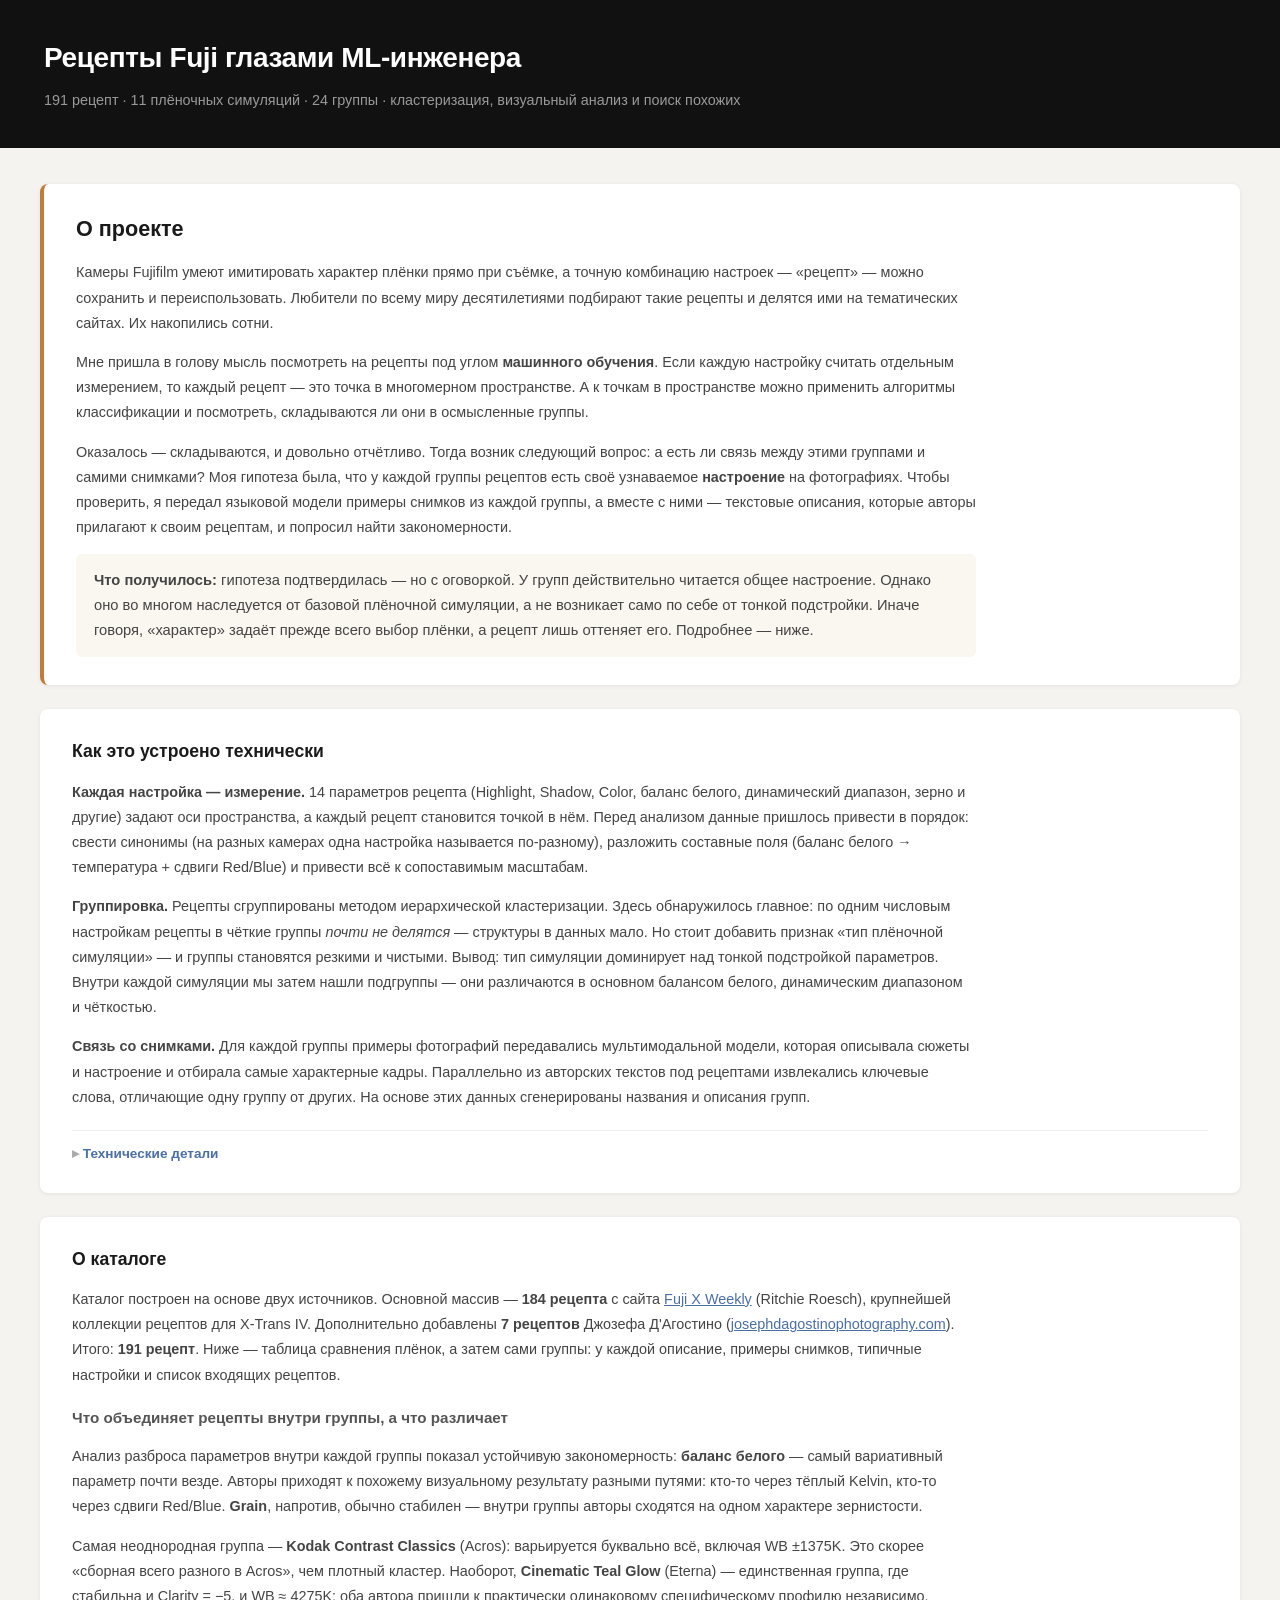
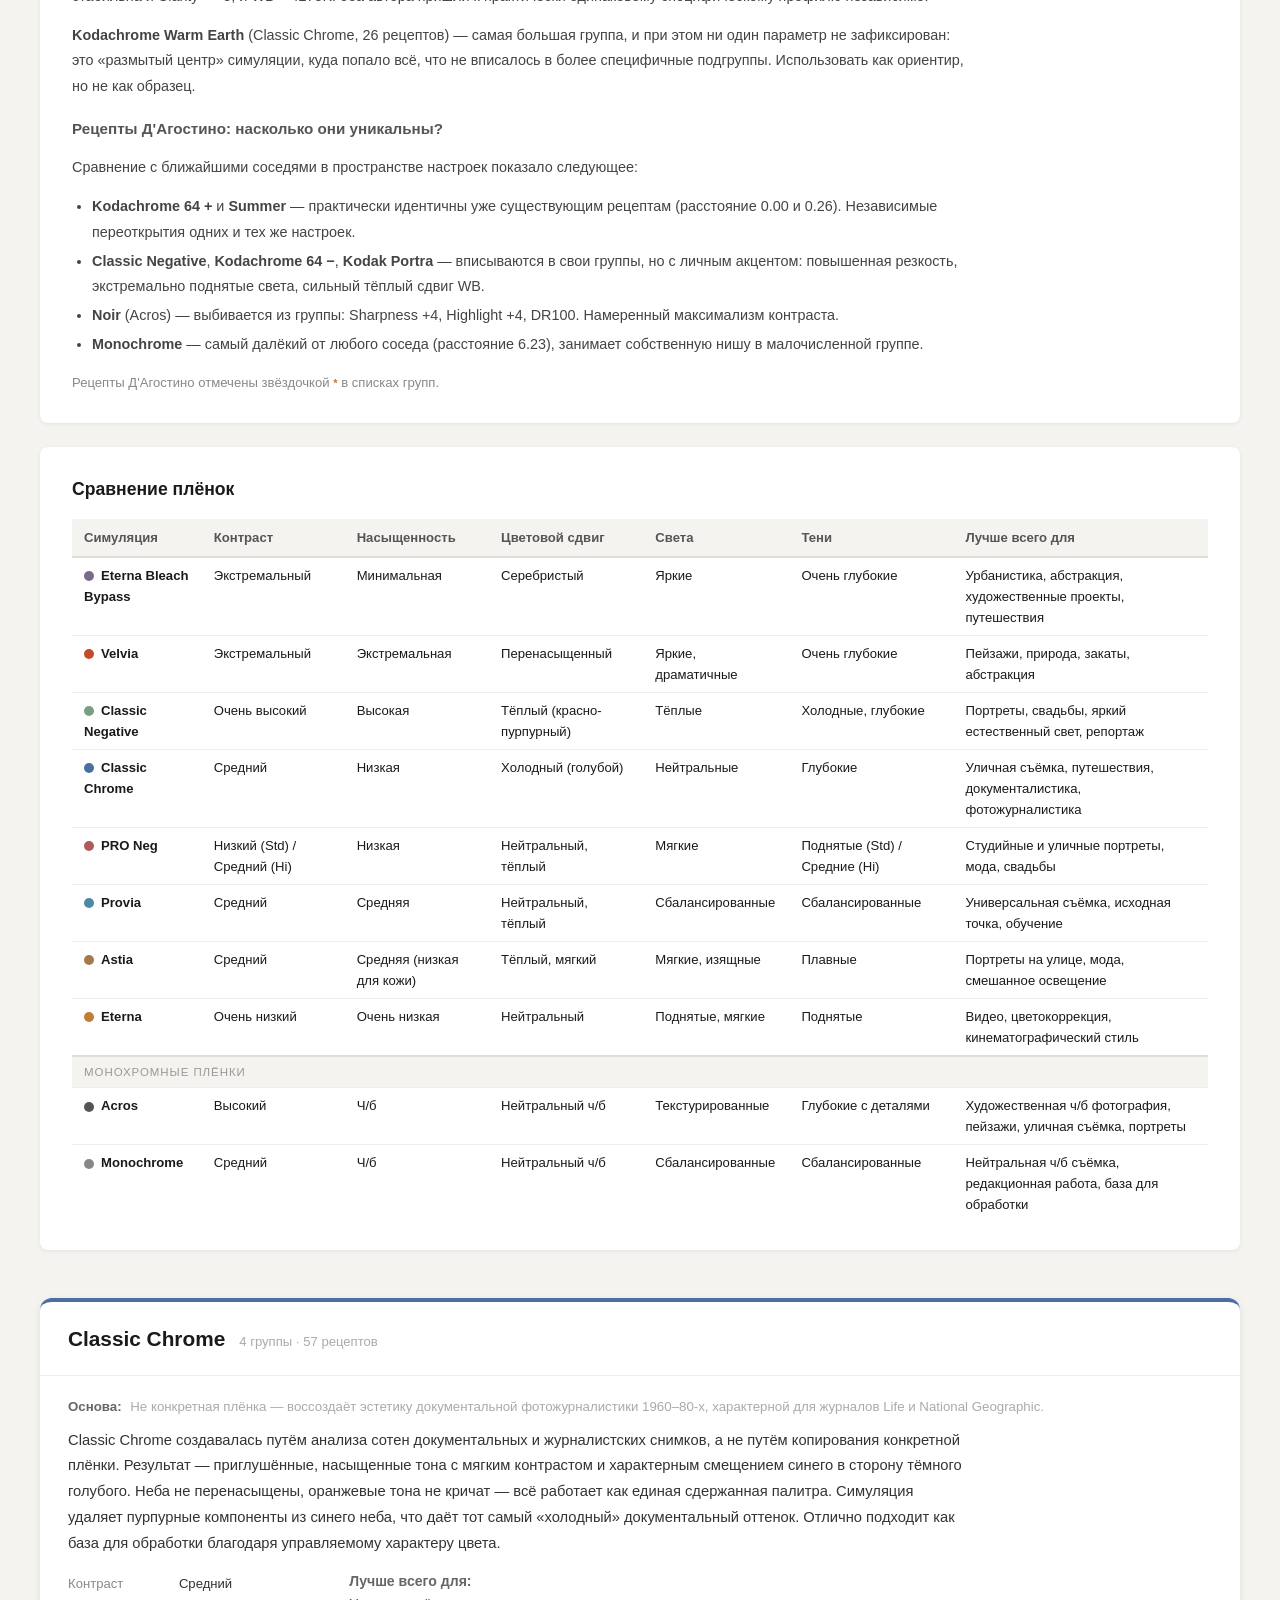
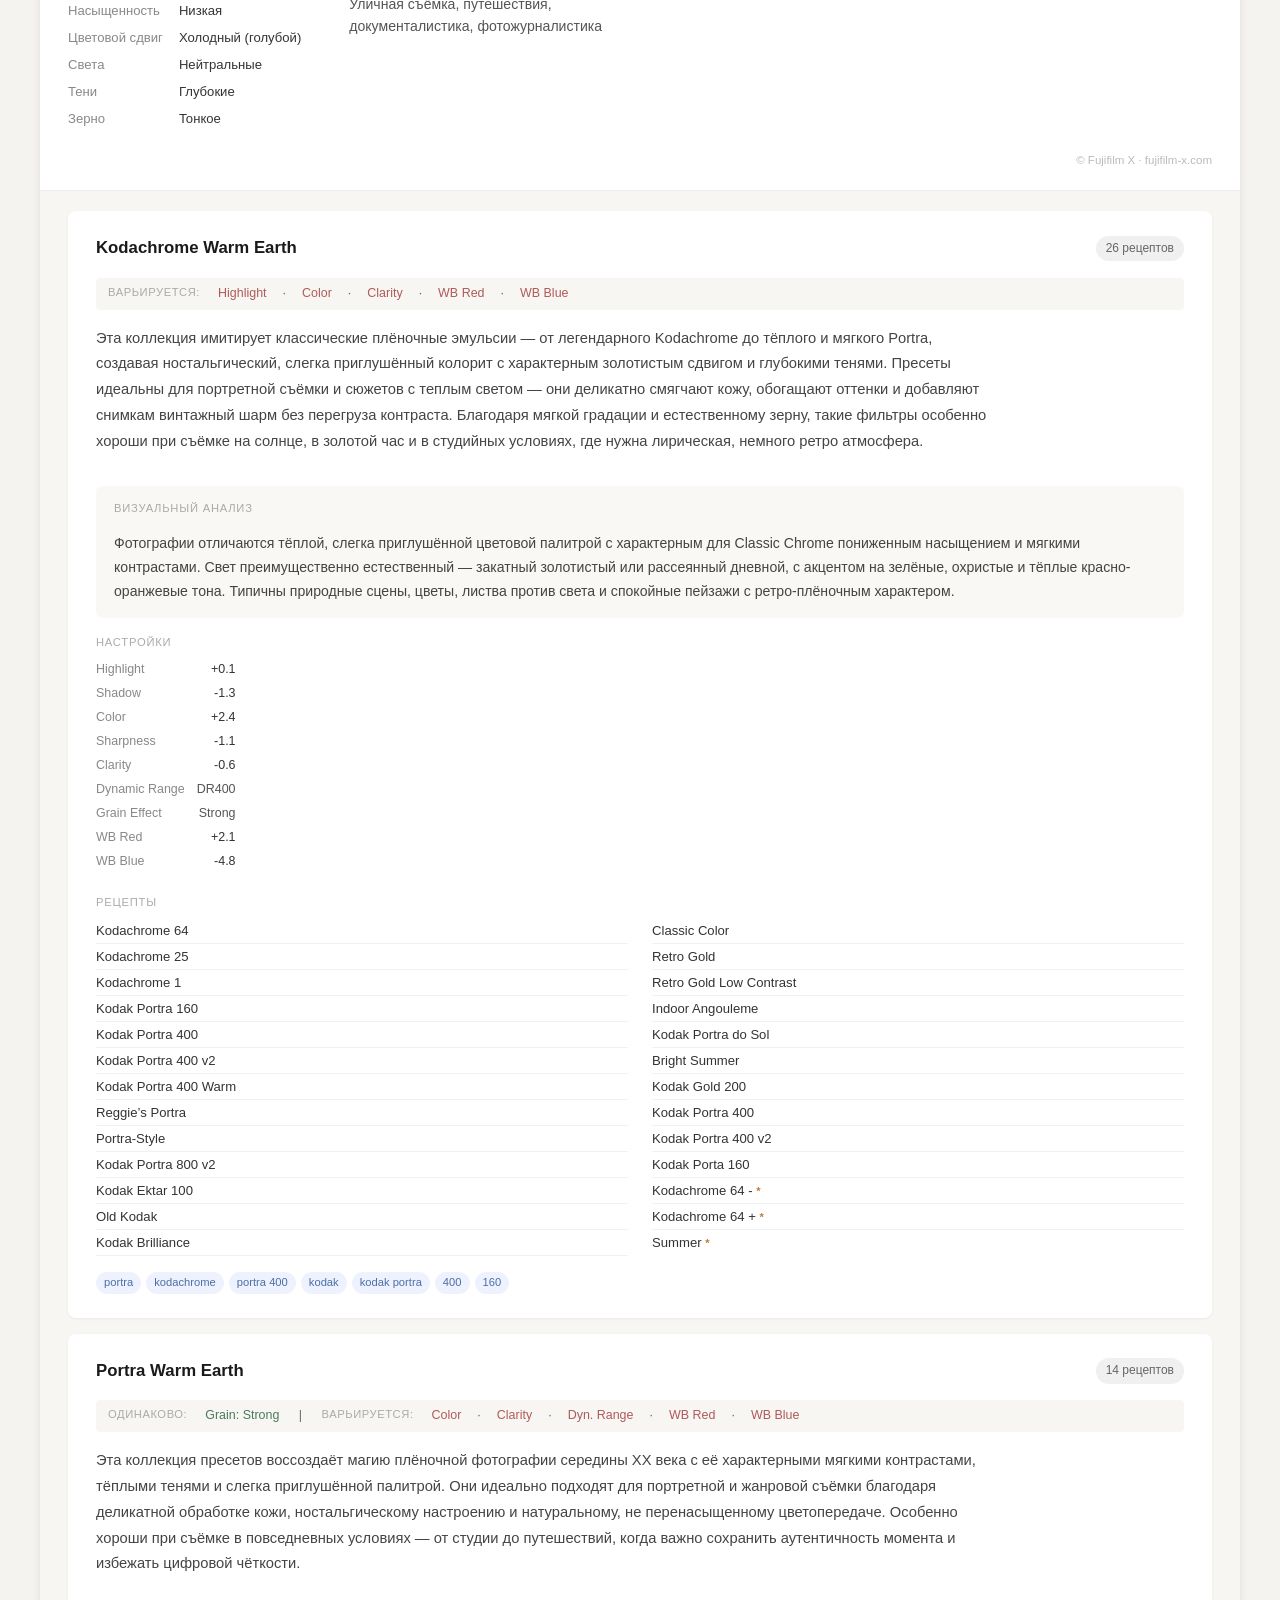
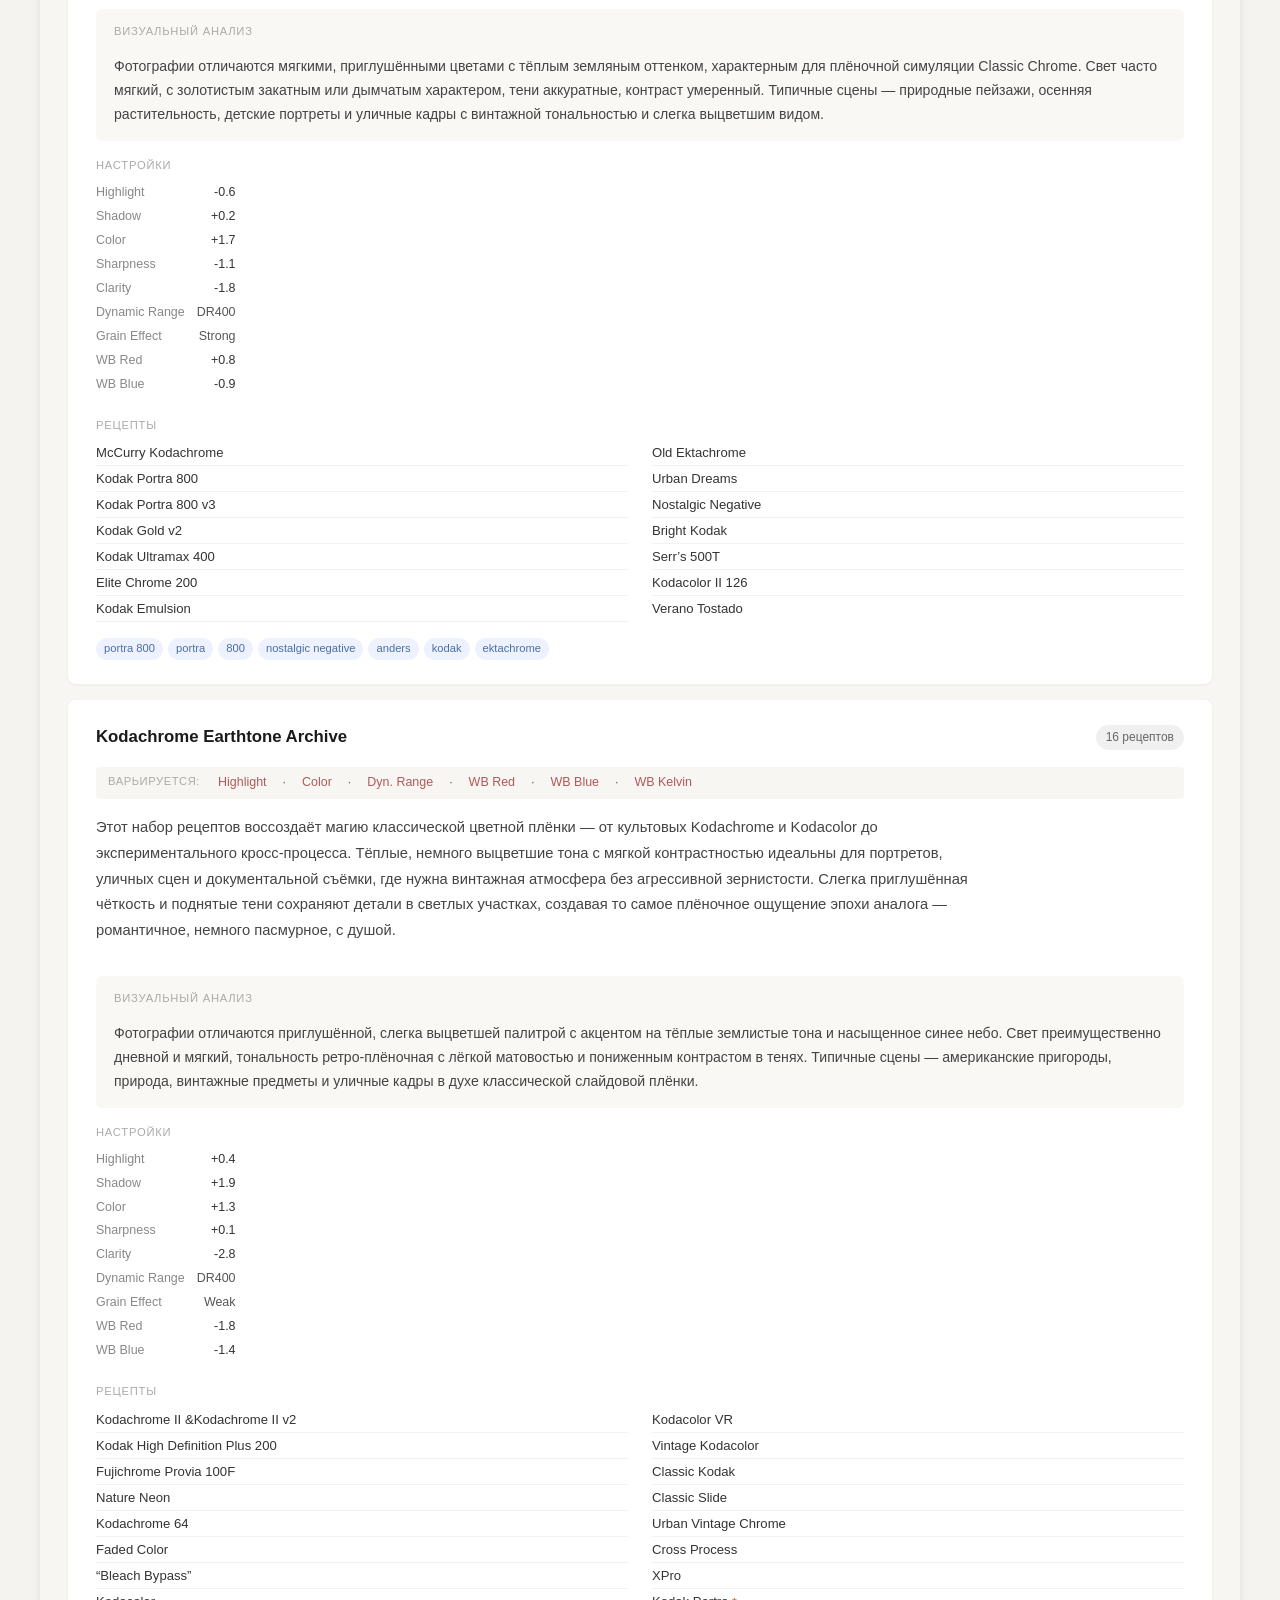
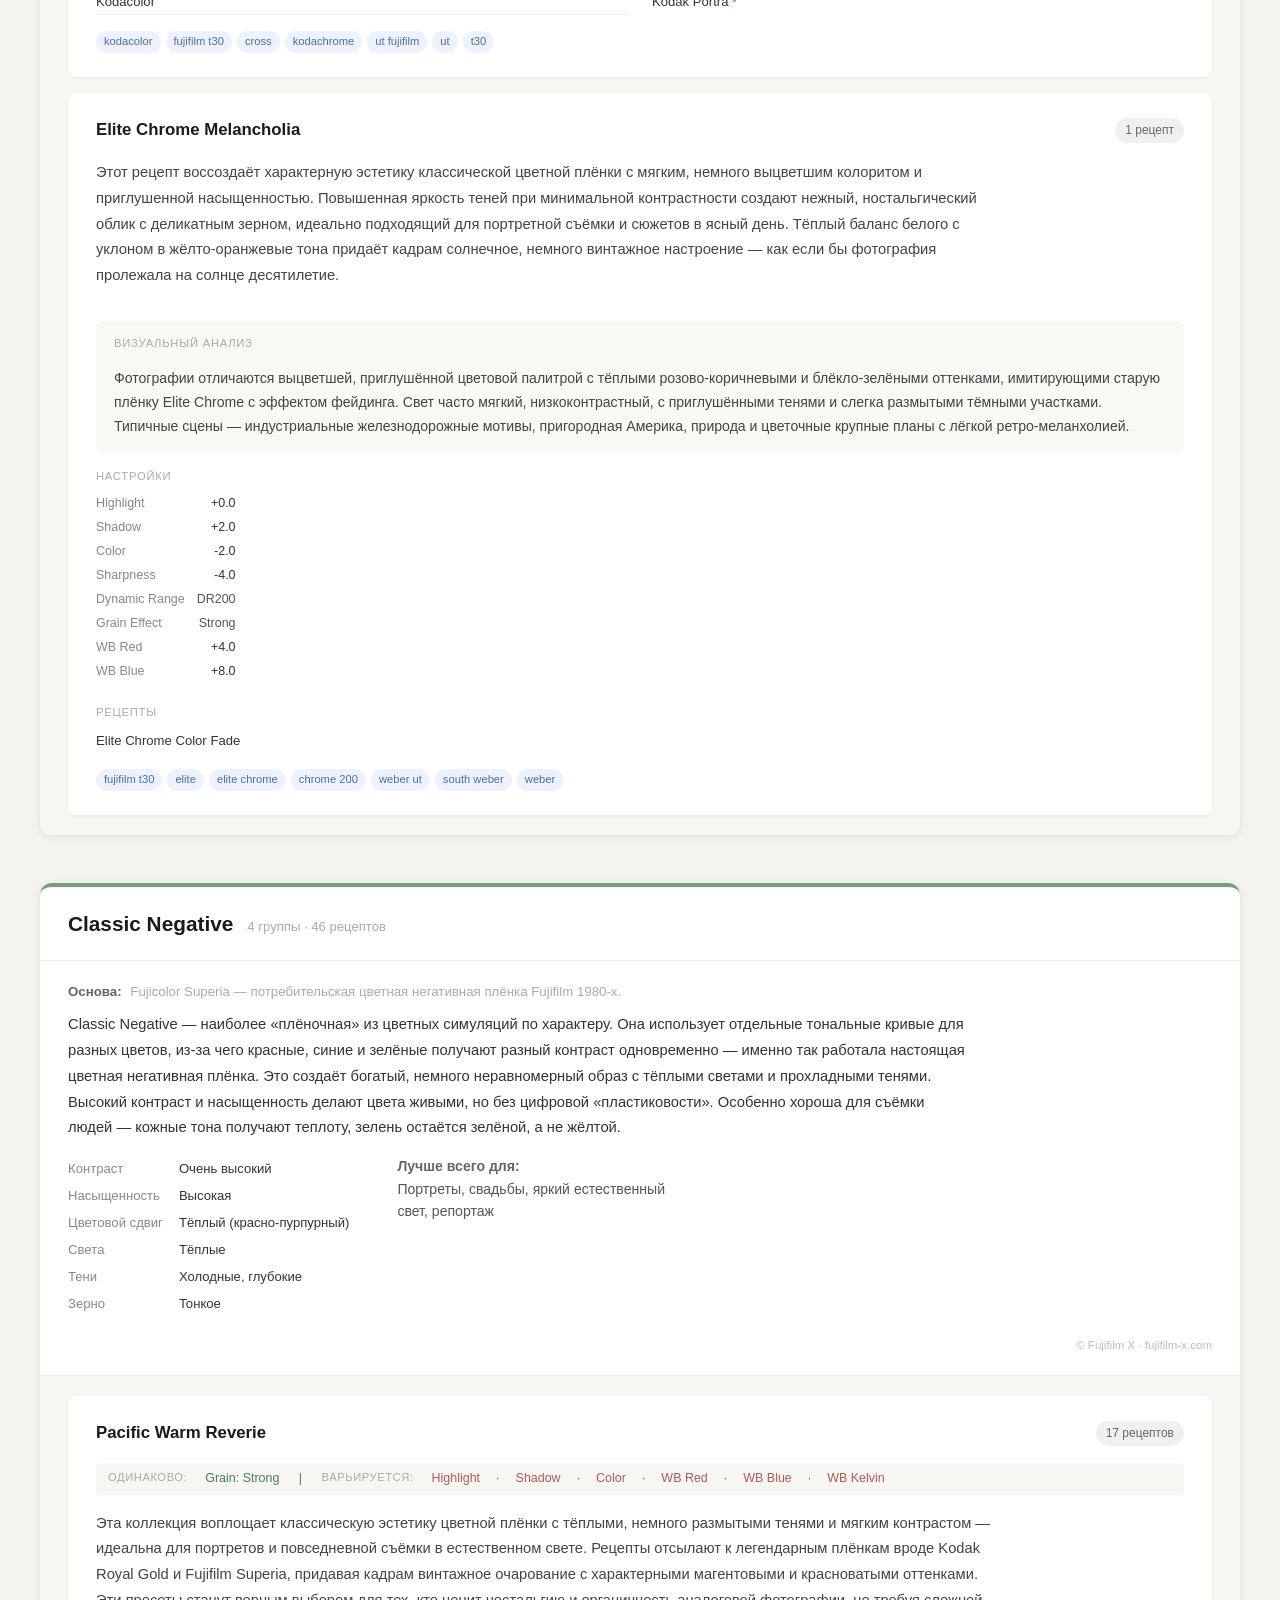
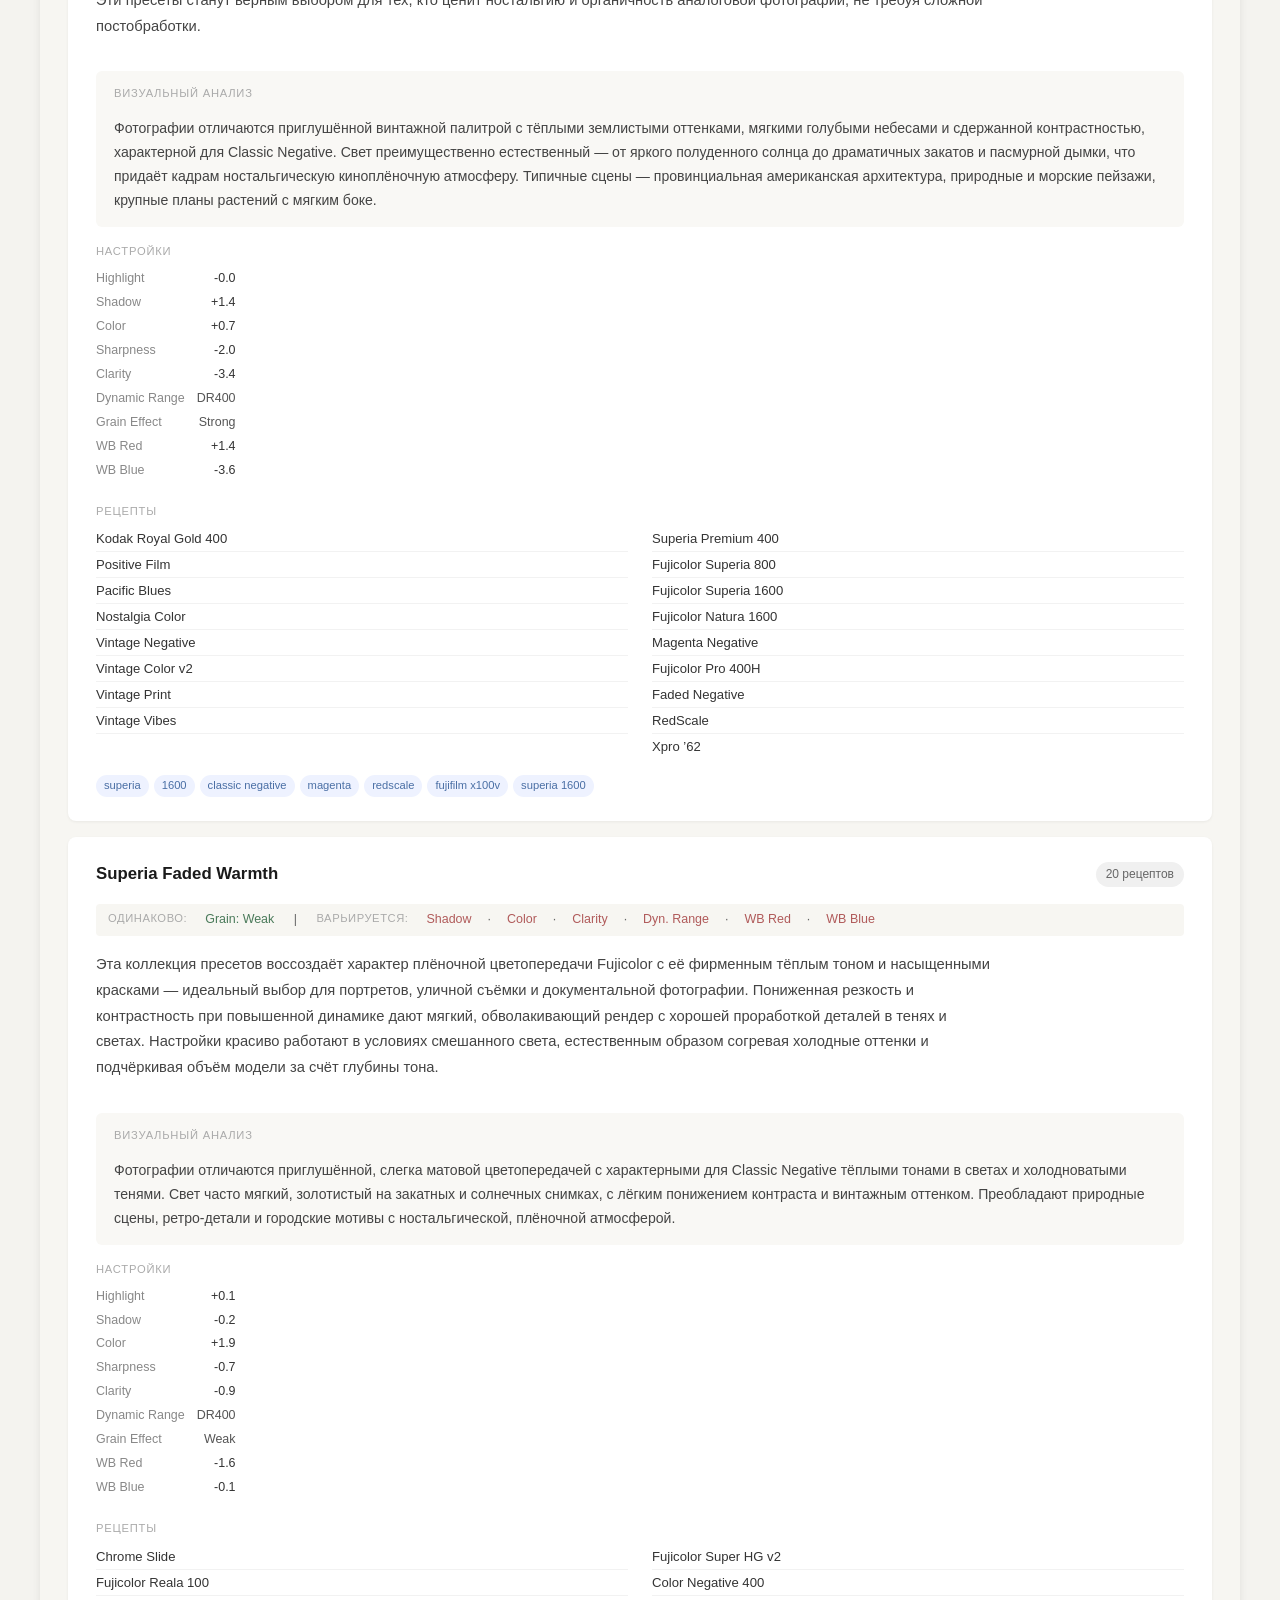
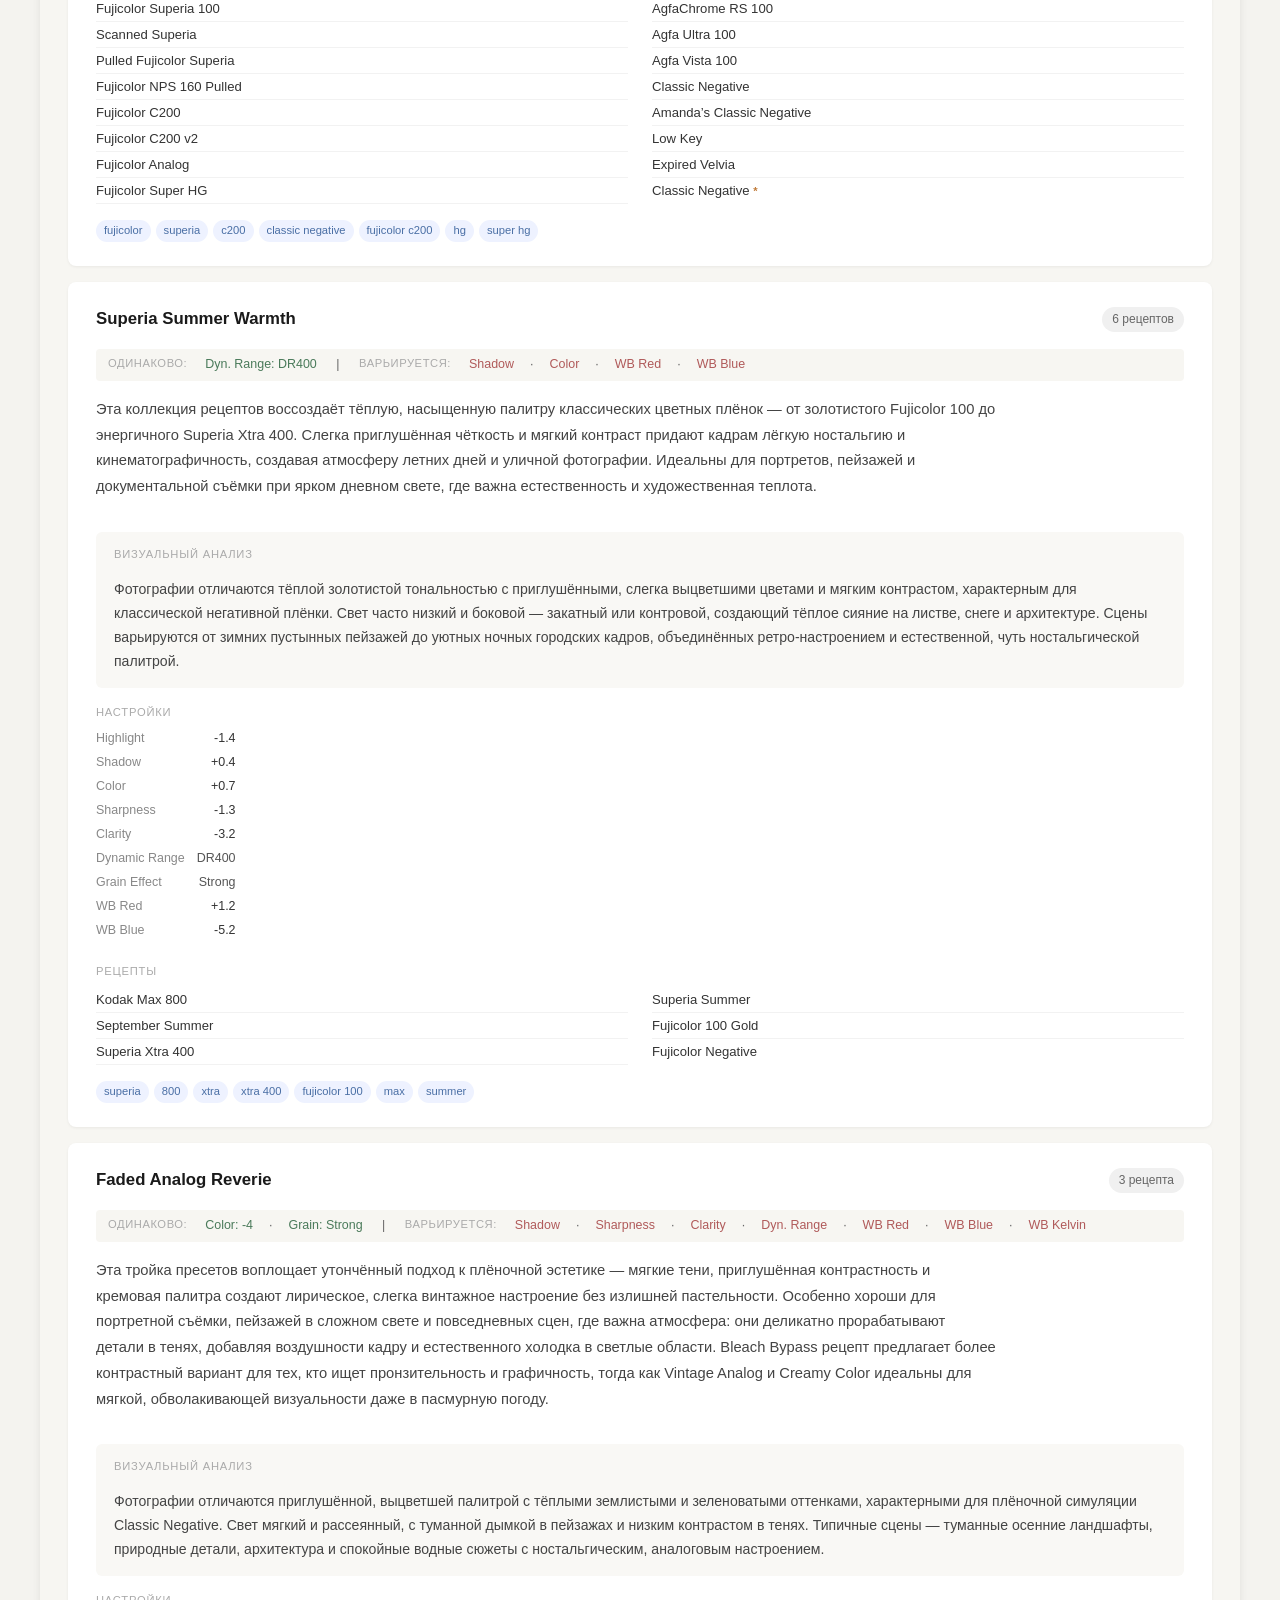
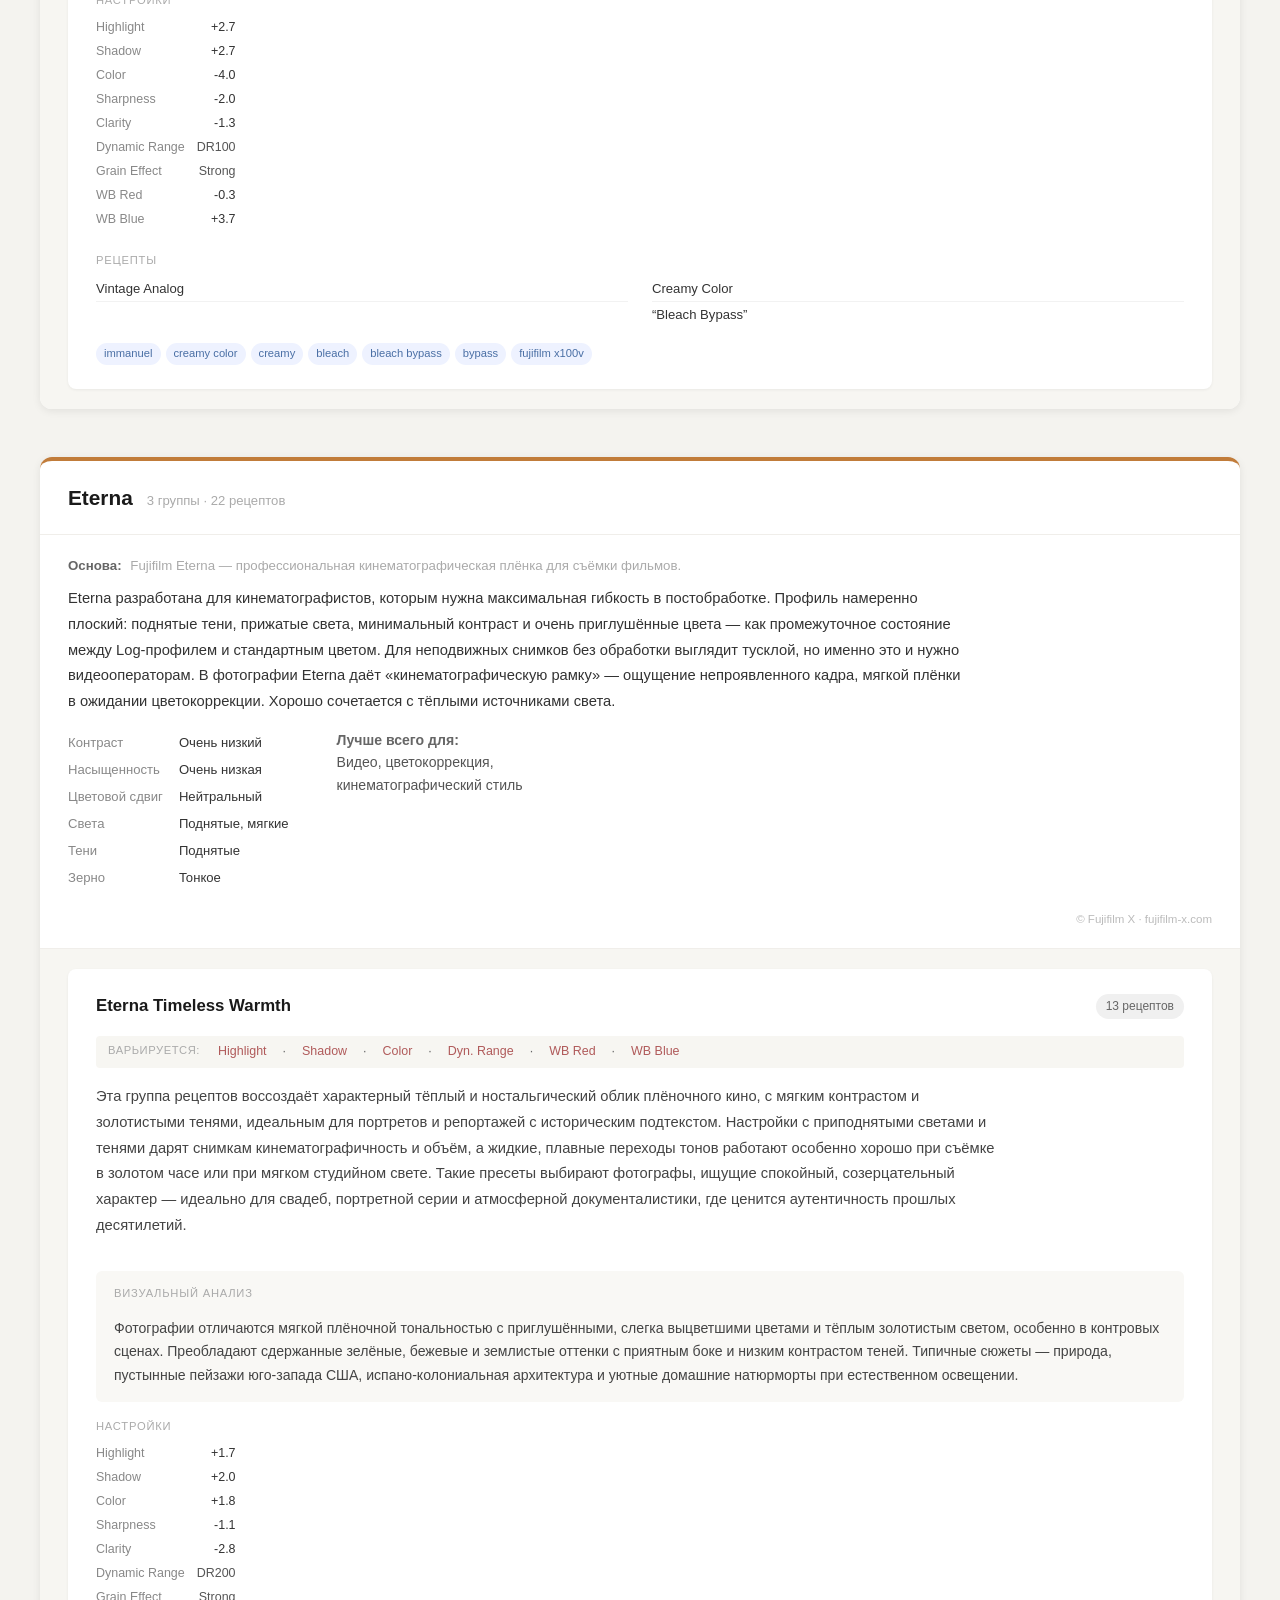
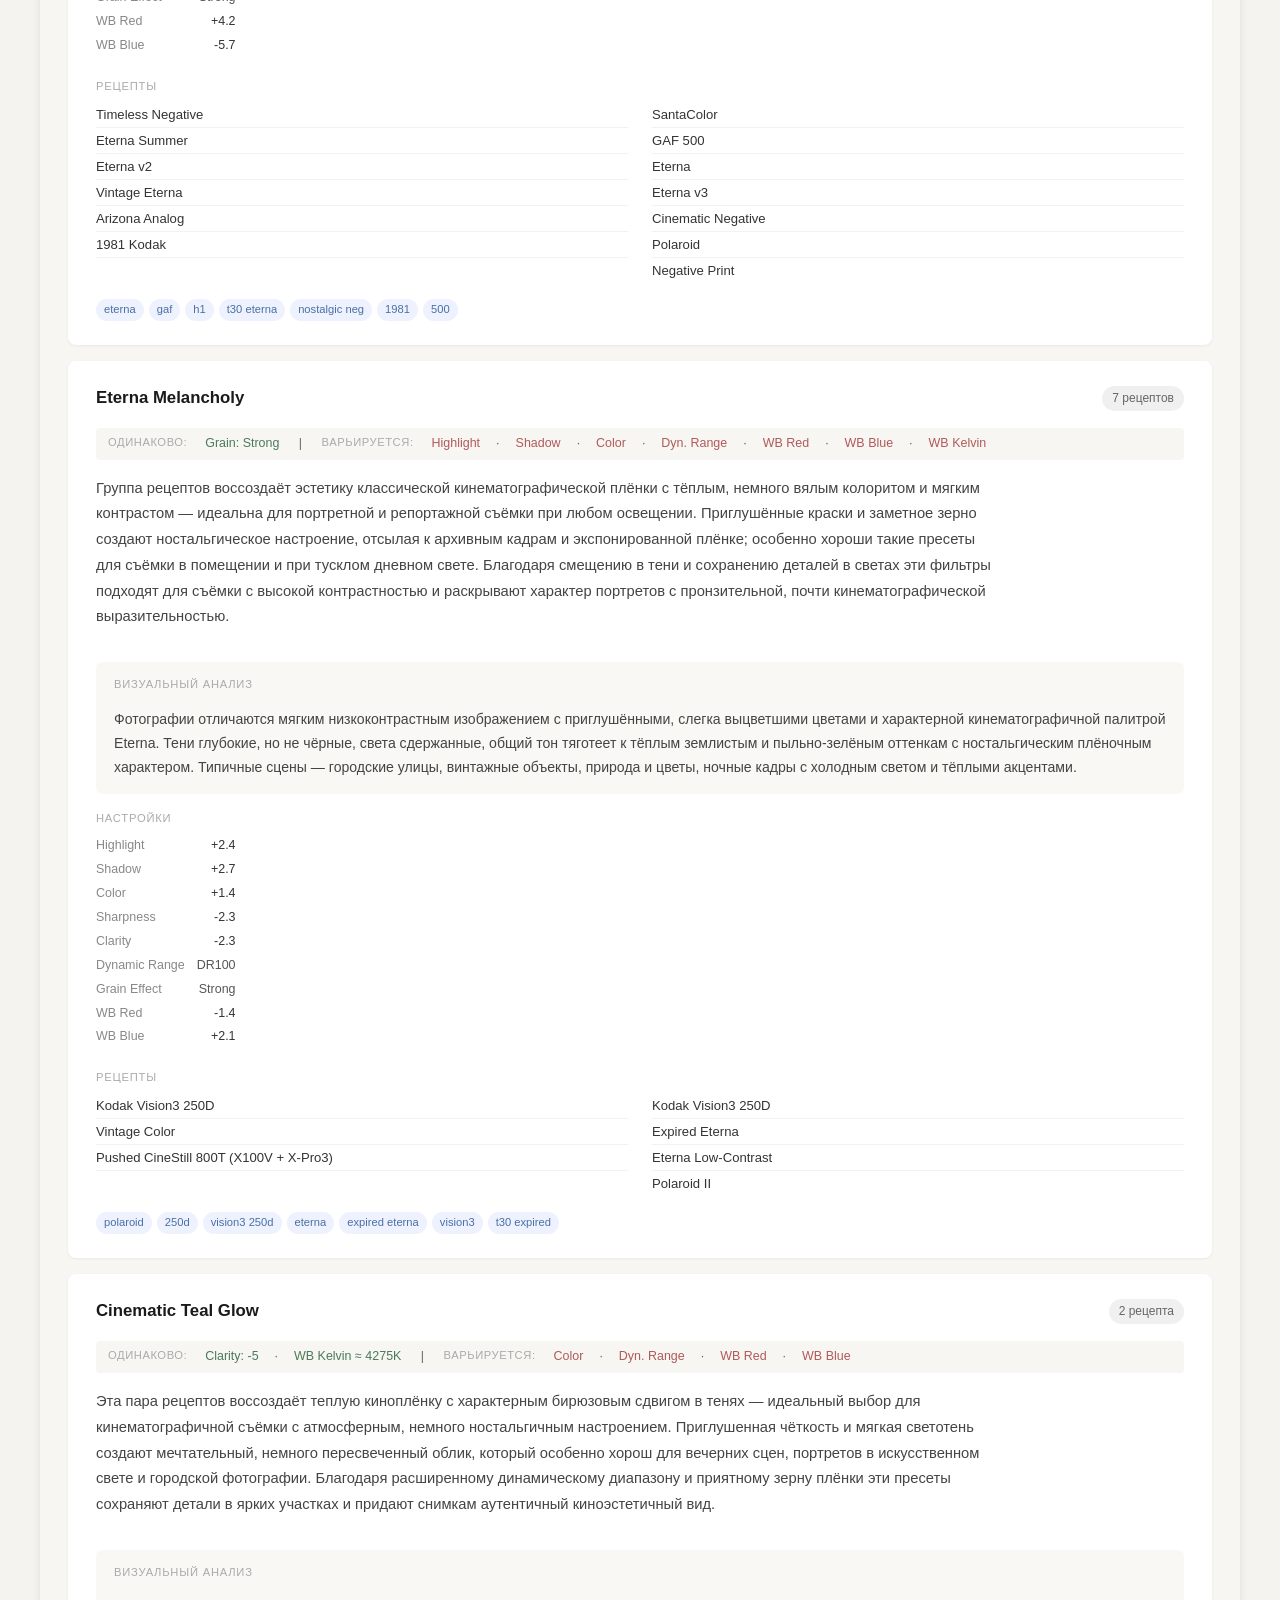
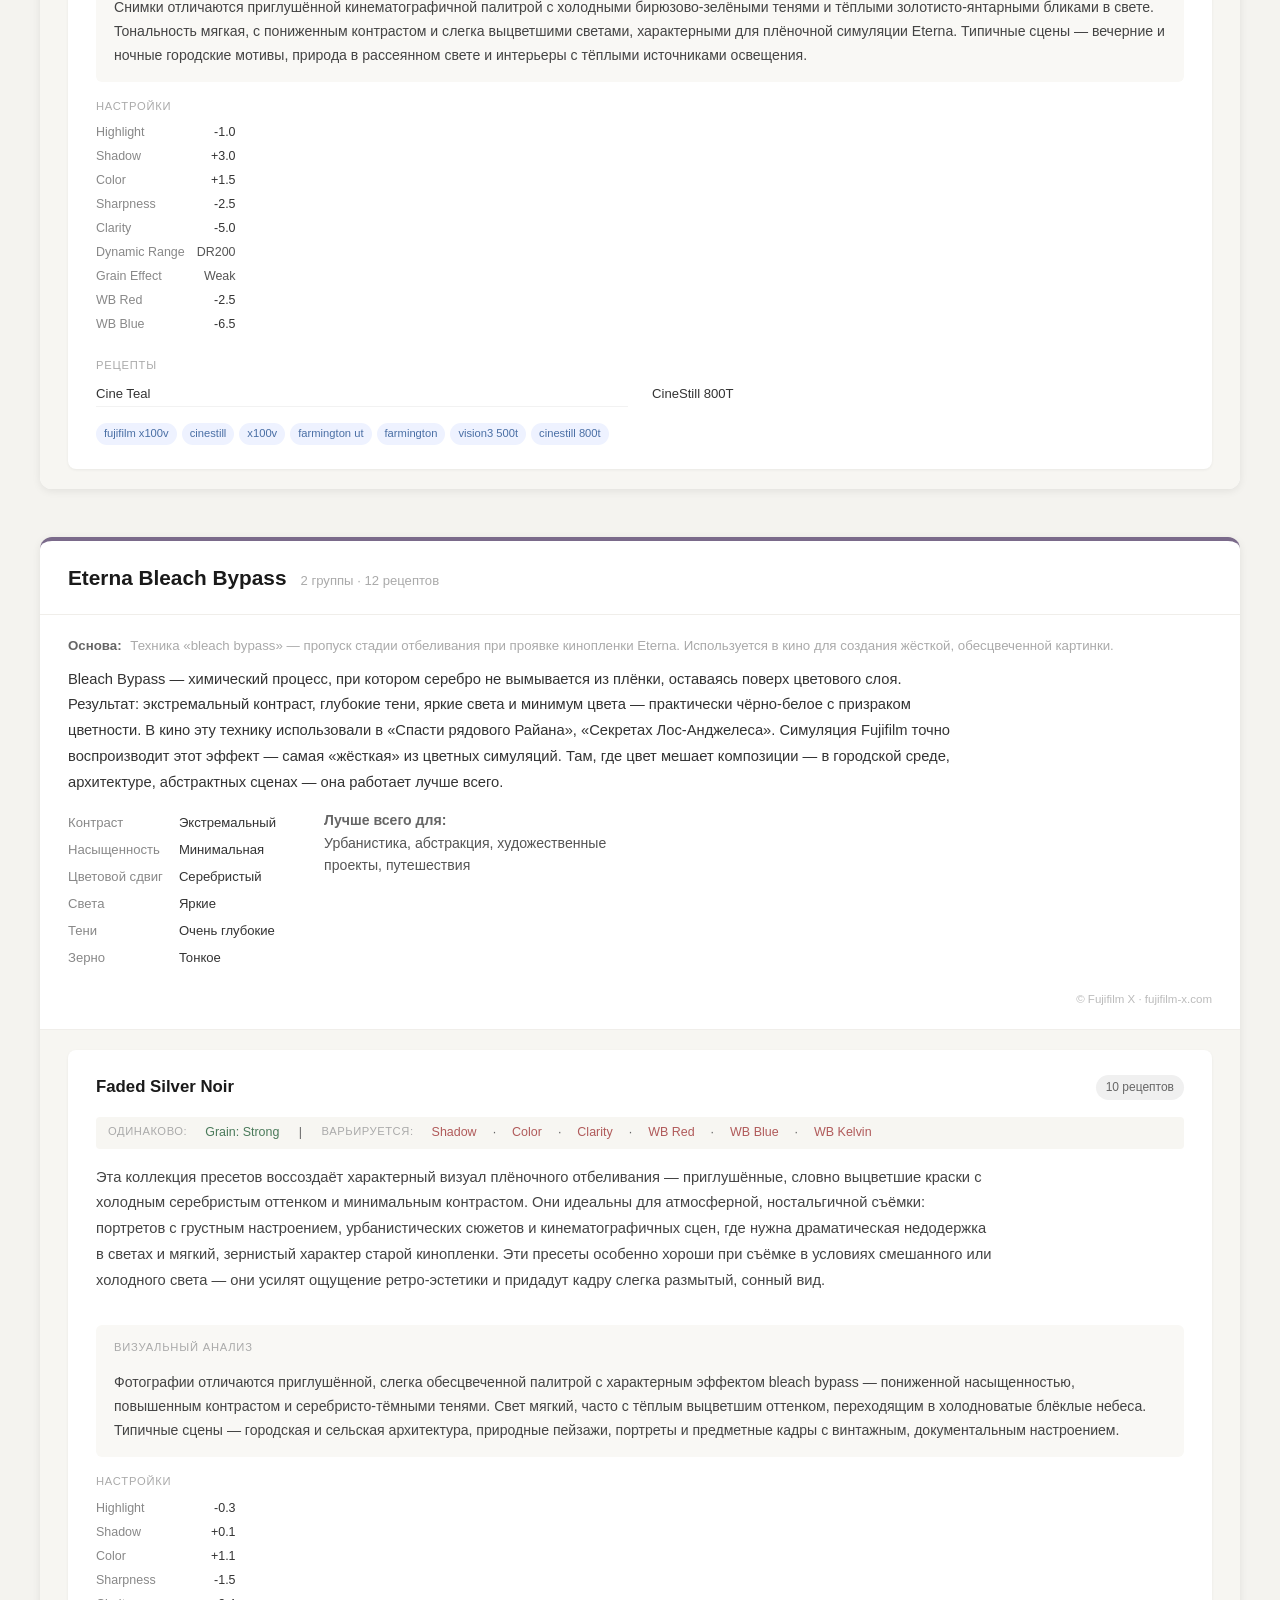
==== commit d772fa93: "мобильная версия 2" ====
--- a/index.html
+++ b/index.html
@@ -125,16 +125,137 @@
                  padding-left:20px;display:flex;flex-direction:column;gap:4px}
 .intro-block a{color:#4a6fa5}
 .intro-note{color:#888 !important;font-size:.82rem !important}
+.intro-block.lead{border-left:4px solid #c17c3a}
+.intro-block.lead h2{font-size:1.35rem}
+.lead-finding{background:#faf6f0;border-radius:6px;padding:14px 18px;
+               font-size:.92rem !important;line-height:1.7 !important}
+.ml-details{margin-top:6px;border-top:1px solid #f0eeea;padding-top:12px}
+.ml-details summary{cursor:pointer;font-size:.85rem;color:#4a6fa5;font-weight:600;
+                     list-style:none}
+.ml-details summary::-webkit-details-marker{display:none}
+.ml-details summary::before{content:"▸ ";color:#aaa}
+.ml-details[open] summary::before{content:"▾ "}
+.ml-details ul{margin-top:12px;font-size:.85rem !important;color:#555 !important}
+.ml-details li{margin-bottom:8px}
 .sim-dot{display:inline-block;width:10px;height:10px;border-radius:50%;
           margin-right:7px;vertical-align:middle}
+
+/* ── tablet ── */
+@media (max-width: 900px) {
+  main{padding:24px 18px}
+  .gallery{grid-template-columns:repeat(5,1fr)}
+  .og-photos{grid-template-columns:repeat(auto-fill,minmax(160px,1fr))}
+}
+
+/* ── phone ── */
+@media (max-width: 600px) {
+  header{padding:24px 18px}
+  header h1{font-size:1.3rem}
+  header p{font-size:.8rem}
+  main{padding:16px 12px}
+
+  .sim-sec{margin-bottom:28px;border-radius:8px}
+  .sim-hdr{padding:14px 16px;flex-wrap:wrap;gap:4px 12px}
+  .sim-title{font-size:1.1rem}
+  .si-body{padding:16px}
+  .si-row{flex-direction:column;gap:16px}
+  .si-desc,.si-bestfor{max-width:100%}
+  .sim-cards-area{padding:14px}
+
+  .card{padding:18px 16px;gap:14px}
+  .card-name{font-size:1rem}
+  .desc{font-size:.88rem;max-width:100%}
+
+  /* galleries: 3 columns on phone */
+  .gallery{grid-template-columns:repeat(3,1fr);gap:3px}
+  .og-photos{grid-template-columns:repeat(2,1fr)}
+  .og-photos img{aspect-ratio:3/2}
+
+  /* recipes single column */
+  .rlist{columns:1}
+
+  /* homogeneity wraps */
+  .hom-block{flex-direction:column;gap:4px}
+
+  /* comparison table — horizontal scroll */
+  .cmp-section{padding:18px 14px}
+  .cmp-section .cmp-tbl{display:block;overflow-x:auto;white-space:nowrap;font-size:.75rem}
+
+  .intro-block{padding:18px 16px}
+  .intro-block p,.intro-block ul{font-size:.86rem;max-width:100%}
+}
 </style>
 </head>
 <body>
 <header>
-  <h1>Fujifilm X-Trans IV — группы рецептов</h1>
-  <p>184 рецепта · 11 плёночных симуляций · 20 подгрупп · описания и фотографии из оригинальных статей</p>
+  <h1>Рецепты Fuji глазами ML-инженера</h1>
+  <p>191 рецепт · 11 плёночных симуляций · 24 группы · кластеризация, визуальный анализ и поиск похожих</p>
 </header>
 <main>
+<div class="intro-block lead">
+  <h2>О проекте</h2>
+  <p>Камеры Fujifilm умеют имитировать характер плёнки прямо при съёмке, а точную комбинацию
+  настроек — «рецепт» — можно сохранить и переиспользовать. Любители по всему миру десятилетиями
+  подбирают такие рецепты и делятся ими на тематических сайтах. Их накопились сотни.</p>
+
+  <p>Мне пришла в голову мысль посмотреть на рецепты под углом <strong>машинного обучения</strong>.
+  Если каждую настройку считать отдельным измерением, то каждый рецепт — это точка в многомерном
+  пространстве. А к точкам в пространстве можно применить алгоритмы классификации и посмотреть,
+  складываются ли они в осмысленные группы.</p>
+
+  <p>Оказалось — складываются, и довольно отчётливо. Тогда возник следующий вопрос: а есть ли
+  связь между этими группами и самими снимками? Моя гипотеза была, что у каждой группы рецептов
+  есть своё узнаваемое <strong>настроение</strong> на фотографиях. Чтобы проверить, я передал
+  языковой модели примеры снимков из каждой группы, а вместе с ними — текстовые описания, которые
+  авторы прилагают к своим рецептам, и попросил найти закономерности.</p>
+
+  <p class="lead-finding"><strong>Что получилось:</strong> гипотеза подтвердилась — но с оговоркой.
+  У групп действительно читается общее настроение. Однако оно во многом наследуется от базовой
+  плёночной симуляции, а не возникает само по себе от тонкой подстройки. Иначе говоря, «характер»
+  задаёт прежде всего выбор плёнки, а рецепт лишь оттеняет его. Подробнее — ниже.</p>
+</div>
+
+<div class="intro-block">
+  <h2>Как это устроено технически</h2>
+
+  <p><strong>Каждая настройка — измерение.</strong> 14 параметров рецепта (Highlight, Shadow,
+  Color, баланс белого, динамический диапазон, зерно и другие) задают оси пространства, а каждый
+  рецепт становится точкой в нём. Перед анализом данные пришлось привести в порядок: свести
+  синонимы (на разных камерах одна настройка называется по-разному), разложить составные поля
+  (баланс белого → температура + сдвиги Red/Blue) и привести всё к сопоставимым масштабам.</p>
+
+  <p><strong>Группировка.</strong> Рецепты сгруппированы методом иерархической кластеризации.
+  Здесь обнаружилось главное: по одним числовым настройкам рецепты в чёткие группы
+  <em>почти не делятся</em> — структуры в данных мало. Но стоит добавить признак «тип плёночной
+  симуляции» — и группы становятся резкими и чистыми. Вывод: тип симуляции доминирует над тонкой
+  подстройкой параметров. Внутри каждой симуляции мы затем нашли подгруппы — они различаются в
+  основном балансом белого, динамическим диапазоном и чёткостью.</p>
+
+  <p><strong>Связь со снимками.</strong> Для каждой группы примеры фотографий передавались
+  мультимодальной модели, которая описывала сюжеты и настроение и отбирала самые характерные
+  кадры. Параллельно из авторских текстов под рецептами извлекались ключевые слова, отличающие
+  одну группу от других. На основе этих данных сгенерированы названия и описания групп.</p>
+
+  <details class="ml-details">
+    <summary>Технические детали</summary>
+    <ul>
+      <li><strong>Кластеризация:</strong> агломеративная, метод Уорда. Число групп выбрано по
+      максимуму silhouette-метрики. Без учёта симуляции silhouette ≈ 0.09 (структуры практически
+      нет); с one-hot-признаком симуляции — ≈ 0.46. Внутри симуляций silhouette подгрупп 0.11–0.24
+      (границы размыты — настройки меняются скорее непрерывно, чем дискретными кластерами).</li>
+      <li><strong>Понижение размерности:</strong> PCA и UMAP. Первые две компоненты PCA объясняют
+      лишь ~26% дисперсии — признаки довольно независимы, поэтому для наглядных «карт» использовался
+      нелинейный UMAP с добавлением симуляции как взвешенного признака.</li>
+      <li><strong>Текстовый анализ:</strong> ключевые слова групп выделены через TF-IDF по авторским
+      описаниям (термин, частый в одной группе и редкий в остальных, получает больший вес). Названия
+      групп — тоже TF-IDF по названиям рецептов, чтобы «размазанные» по многим группам плёнки не
+      доминировали.</li>
+      <li><strong>Визуальный анализ:</strong> модель Claude (vision) на каждую группу.
+      Поиск похожих рецептов — ближайшие соседи (евклидова метрика) в том же пространстве.</li>
+    </ul>
+  </details>
+</div>
+
 <div class="intro-block">
   <h2>О каталоге</h2>
   <p>Каталог построен на основе двух источников. Основной массив — <strong>184 рецепта</strong>
@@ -142,13 +263,8 @@
   (Ritchie Roesch), крупнейшей коллекции рецептов для X-Trans IV. Дополнительно добавлены
   <strong>7 рецептов</strong> Джозефа Д'Агостино
   (<a href="https://www.josephdagostinophotography.com/joedagostino-photo-blog/2021/1/27/r7ydnsoxgcgdi4uasfztt70yyuty1t" target="_blank">josephdagostinophotography.com</a>).
-  Итого: <strong>191 рецепт</strong>.</p>
-
-  <p>Каждый рецепт представлен как точка в многомерном пространстве настроек. Мы сгруппировали
-  рецепты методом иерархической кластеризации (Ward) сначала по типу плёночной симуляции, затем
-  нашли скрытые подгруппы внутри каждой симуляции — по балансу белого, динамическому диапазону
-  и чёткости. Для каждой группы Claude Opus проанализировал примеры фотографий и сформулировал
-  визуальный характер. Названия групп сгенерированы с TF-IDF-взвешиванием названий плёнок.</p>
+  Итого: <strong>191 рецепт</strong>. Ниже — таблица сравнения плёнок, а затем сами группы:
+  у каждой описание, примеры снимков, типичные настройки и список входящих рецептов.</p>
 
   <h3>Что объединяет рецепты внутри группы, а что различает</h3>
   <p>Анализ разброса параметров внутри каждой группы показал устойчивую закономерность:
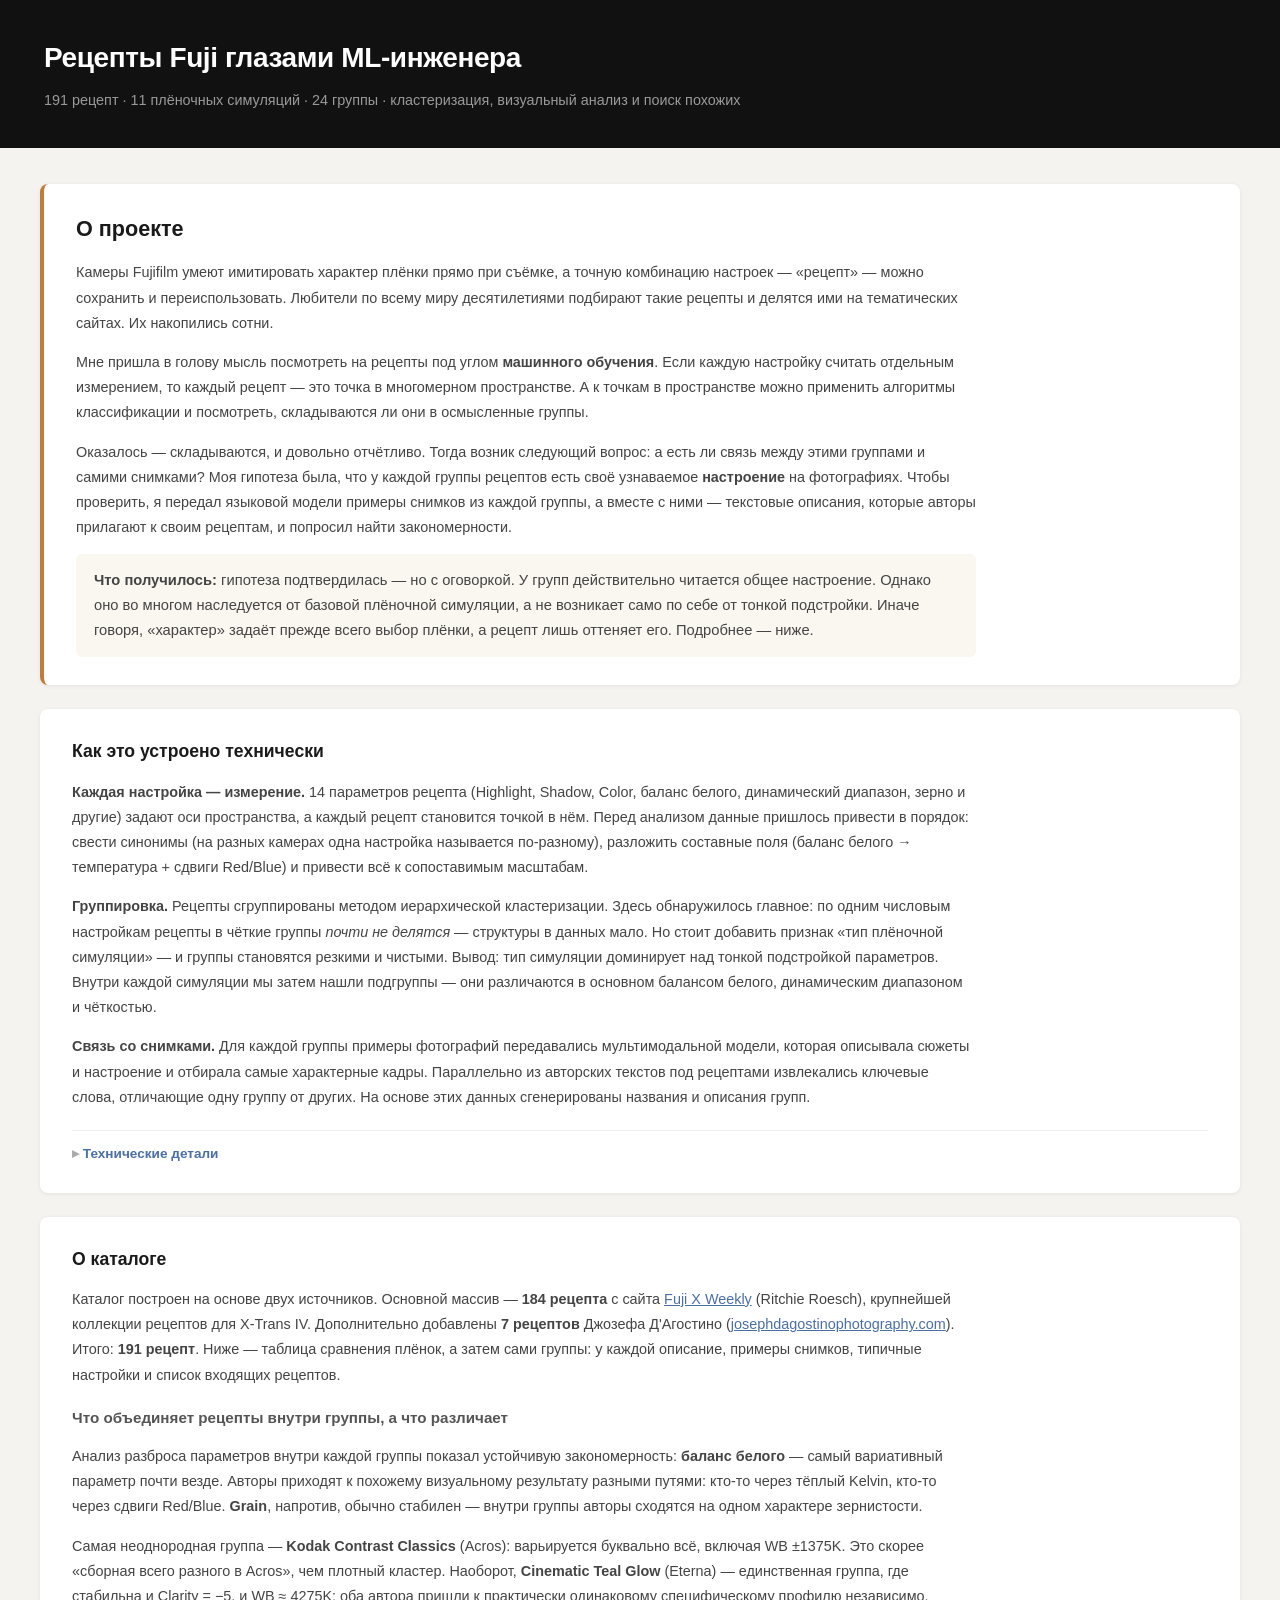
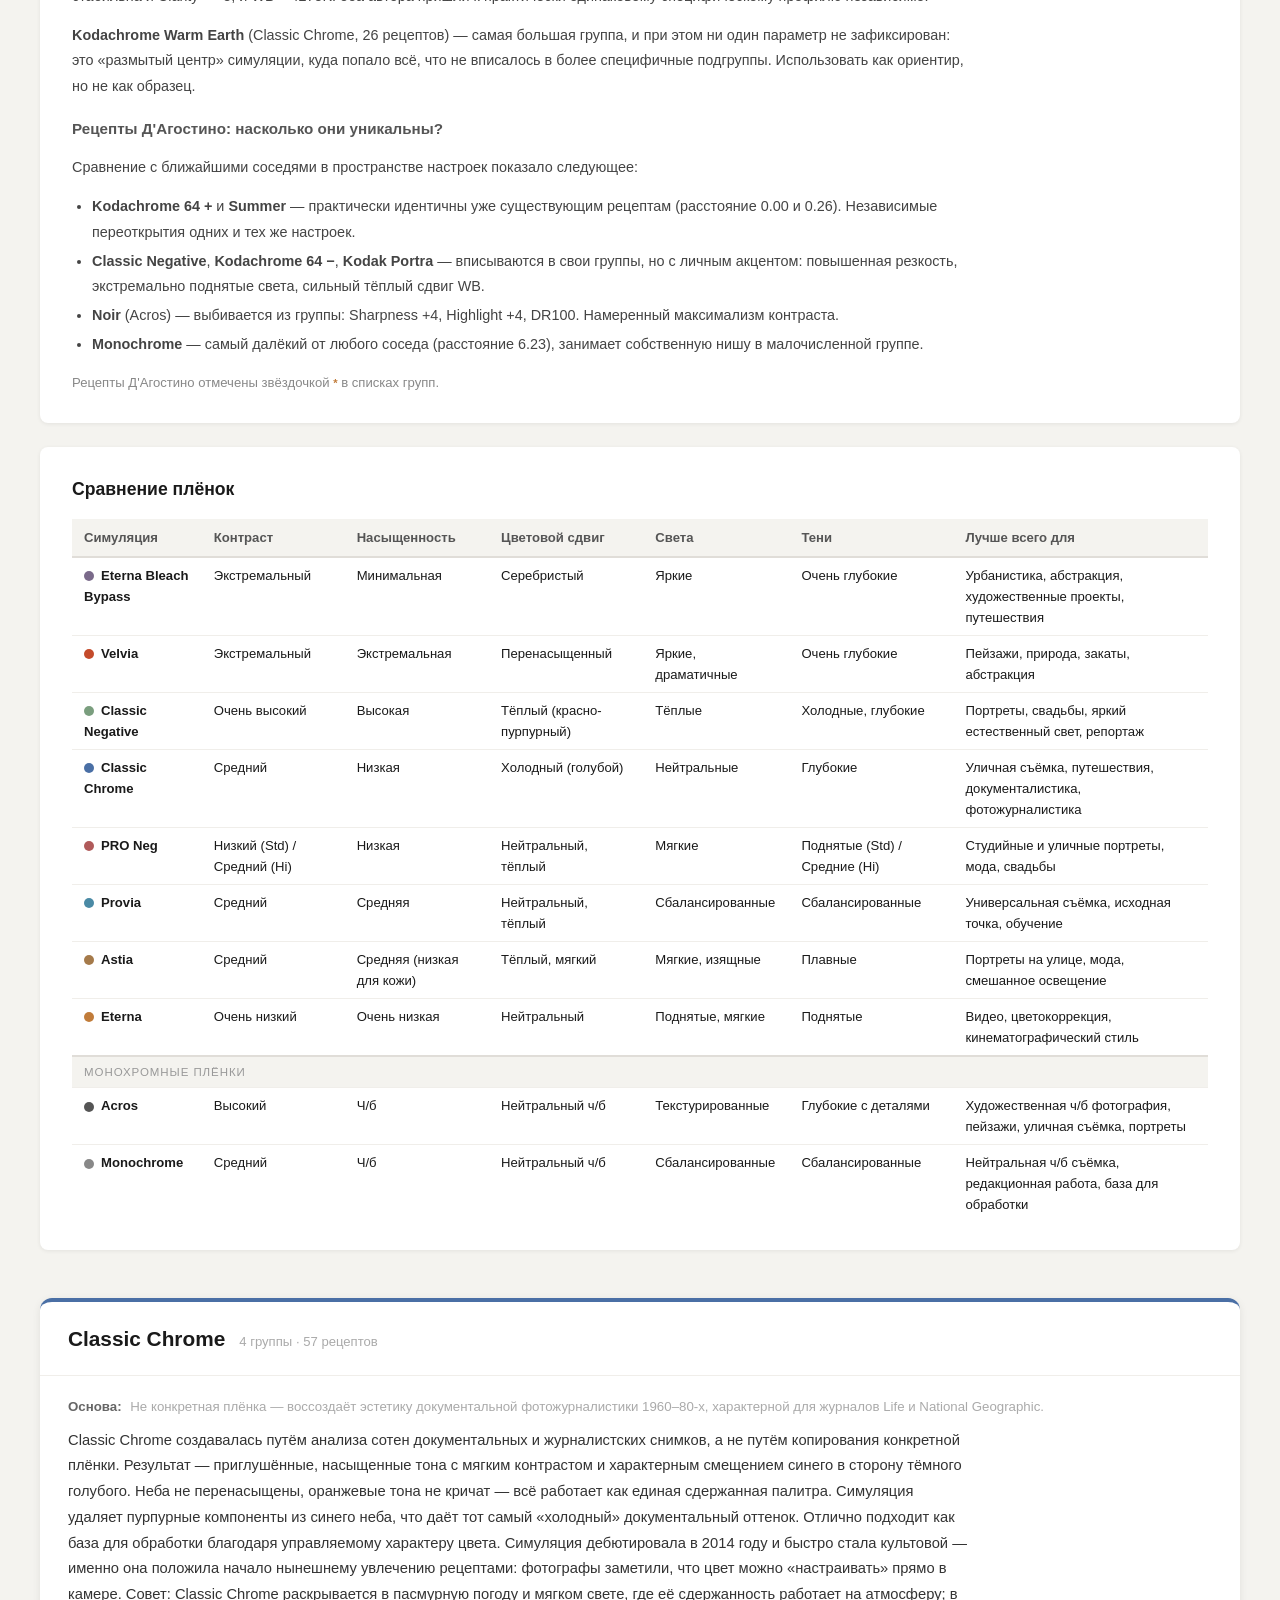
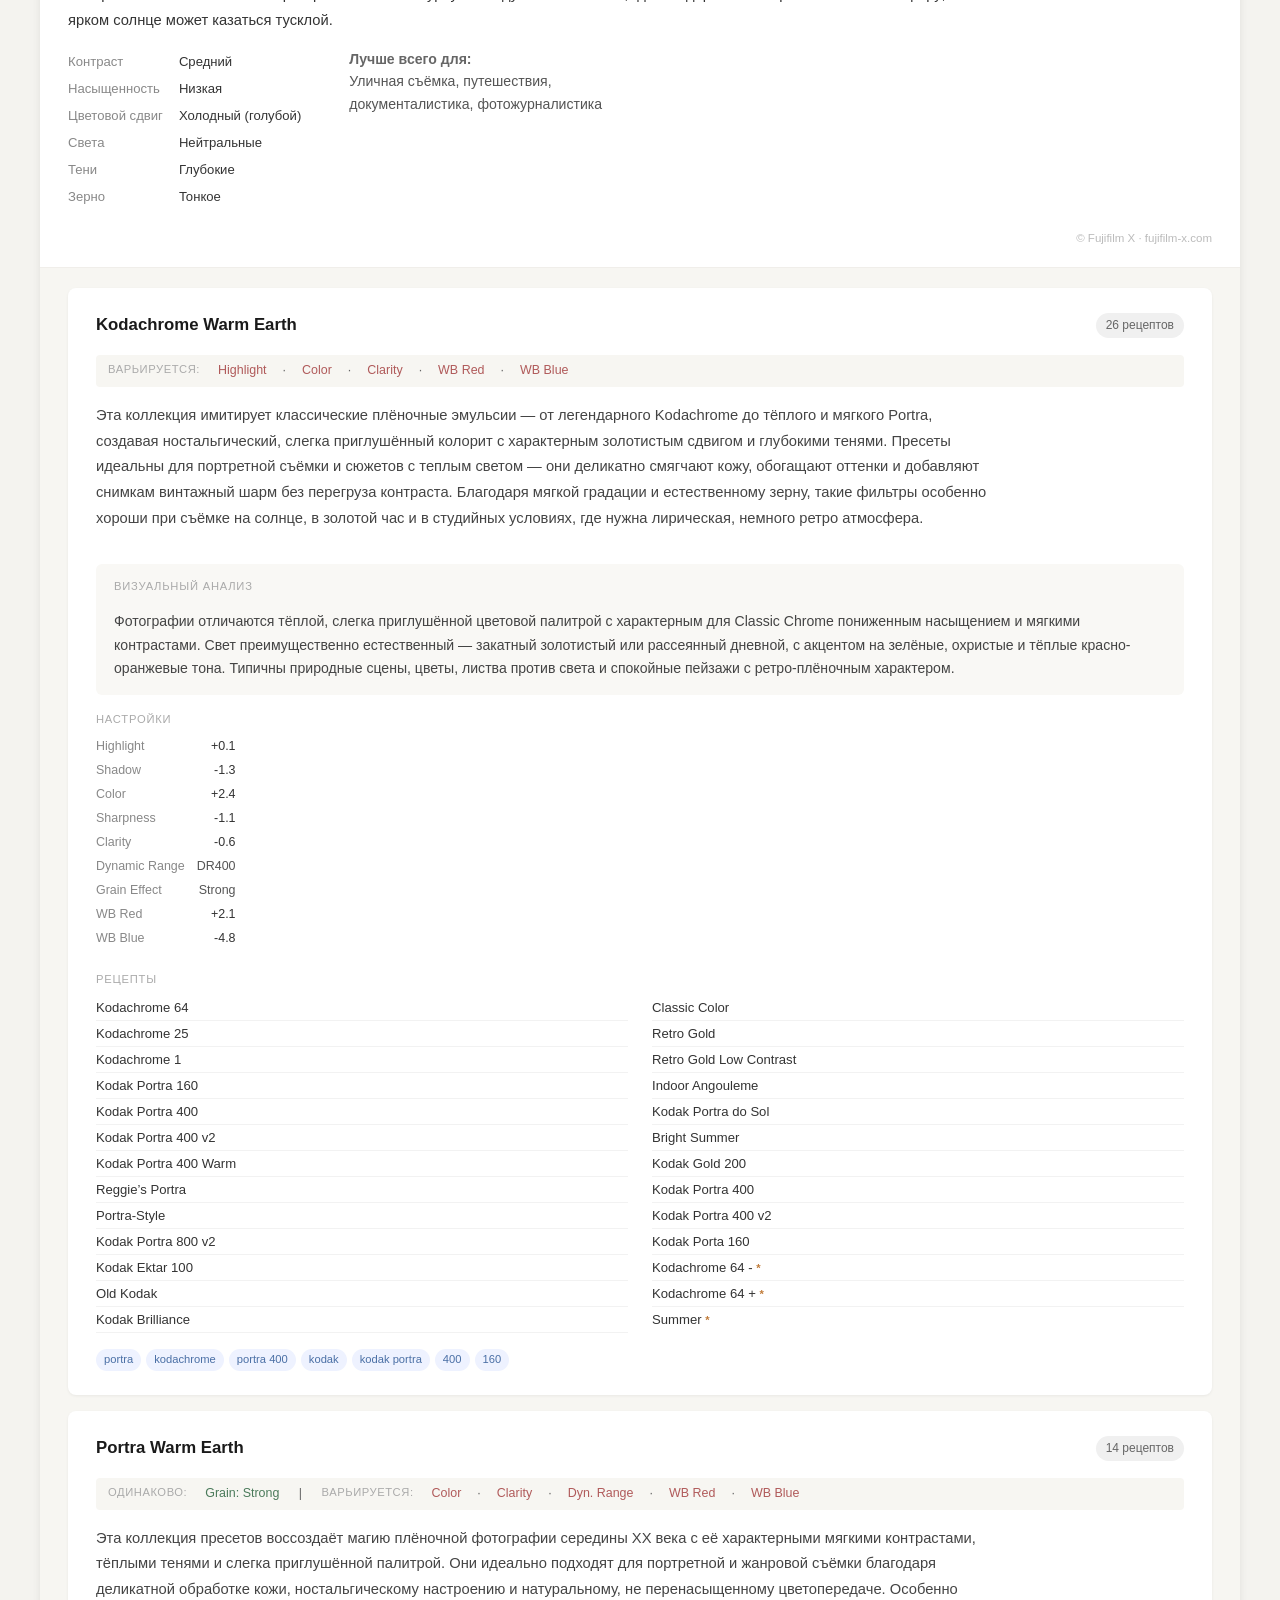
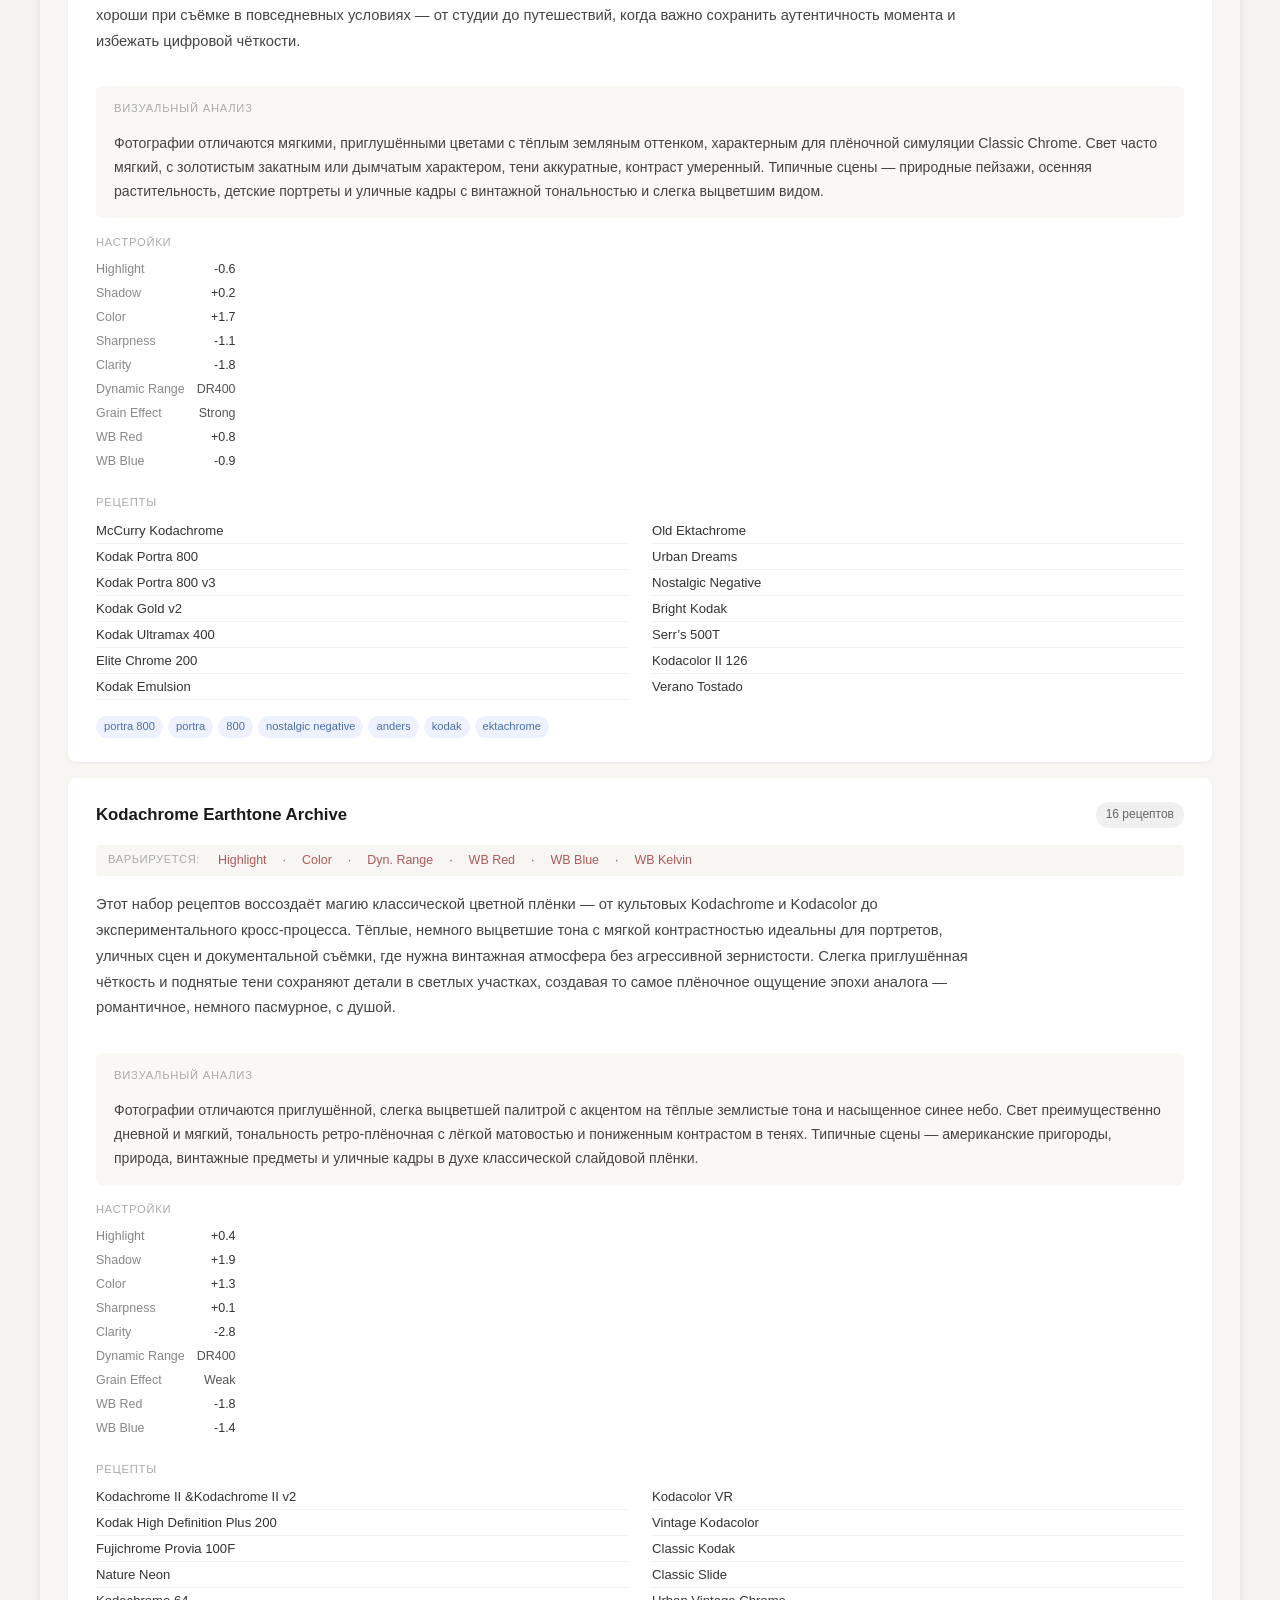
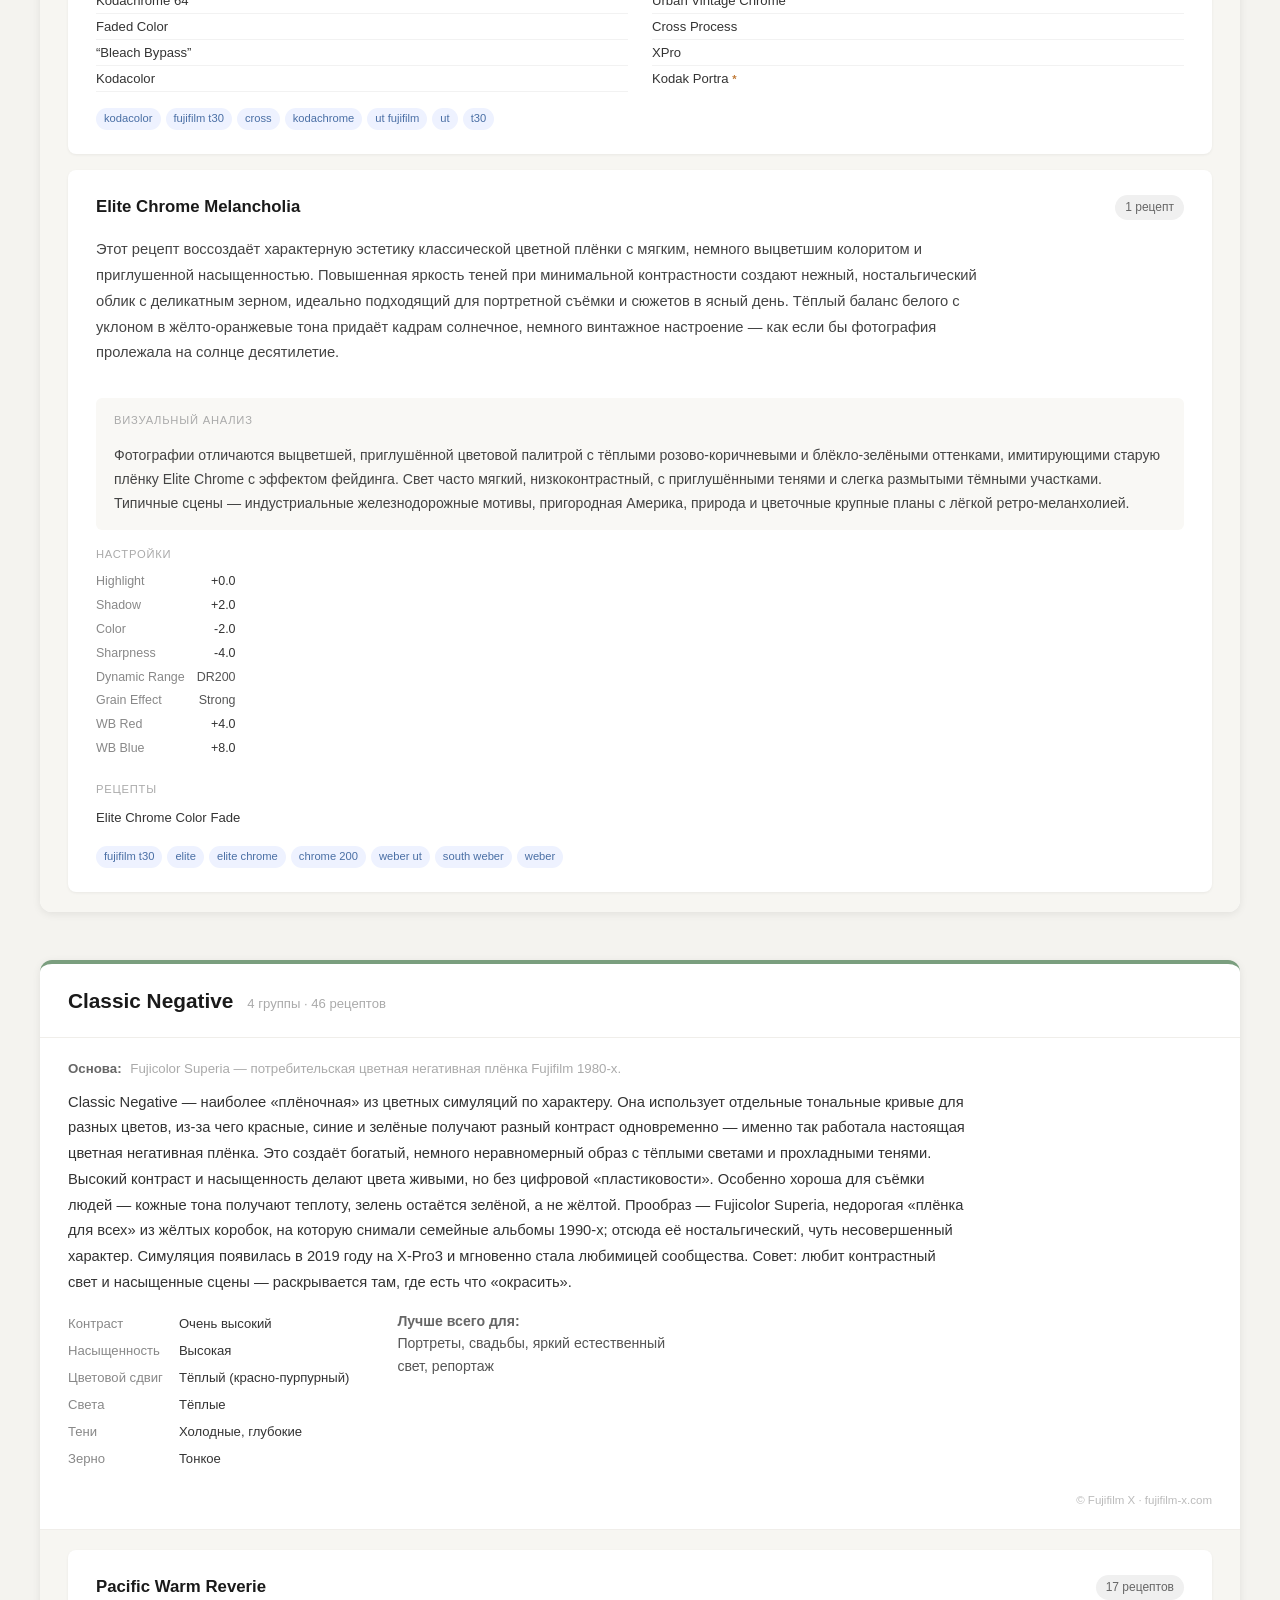
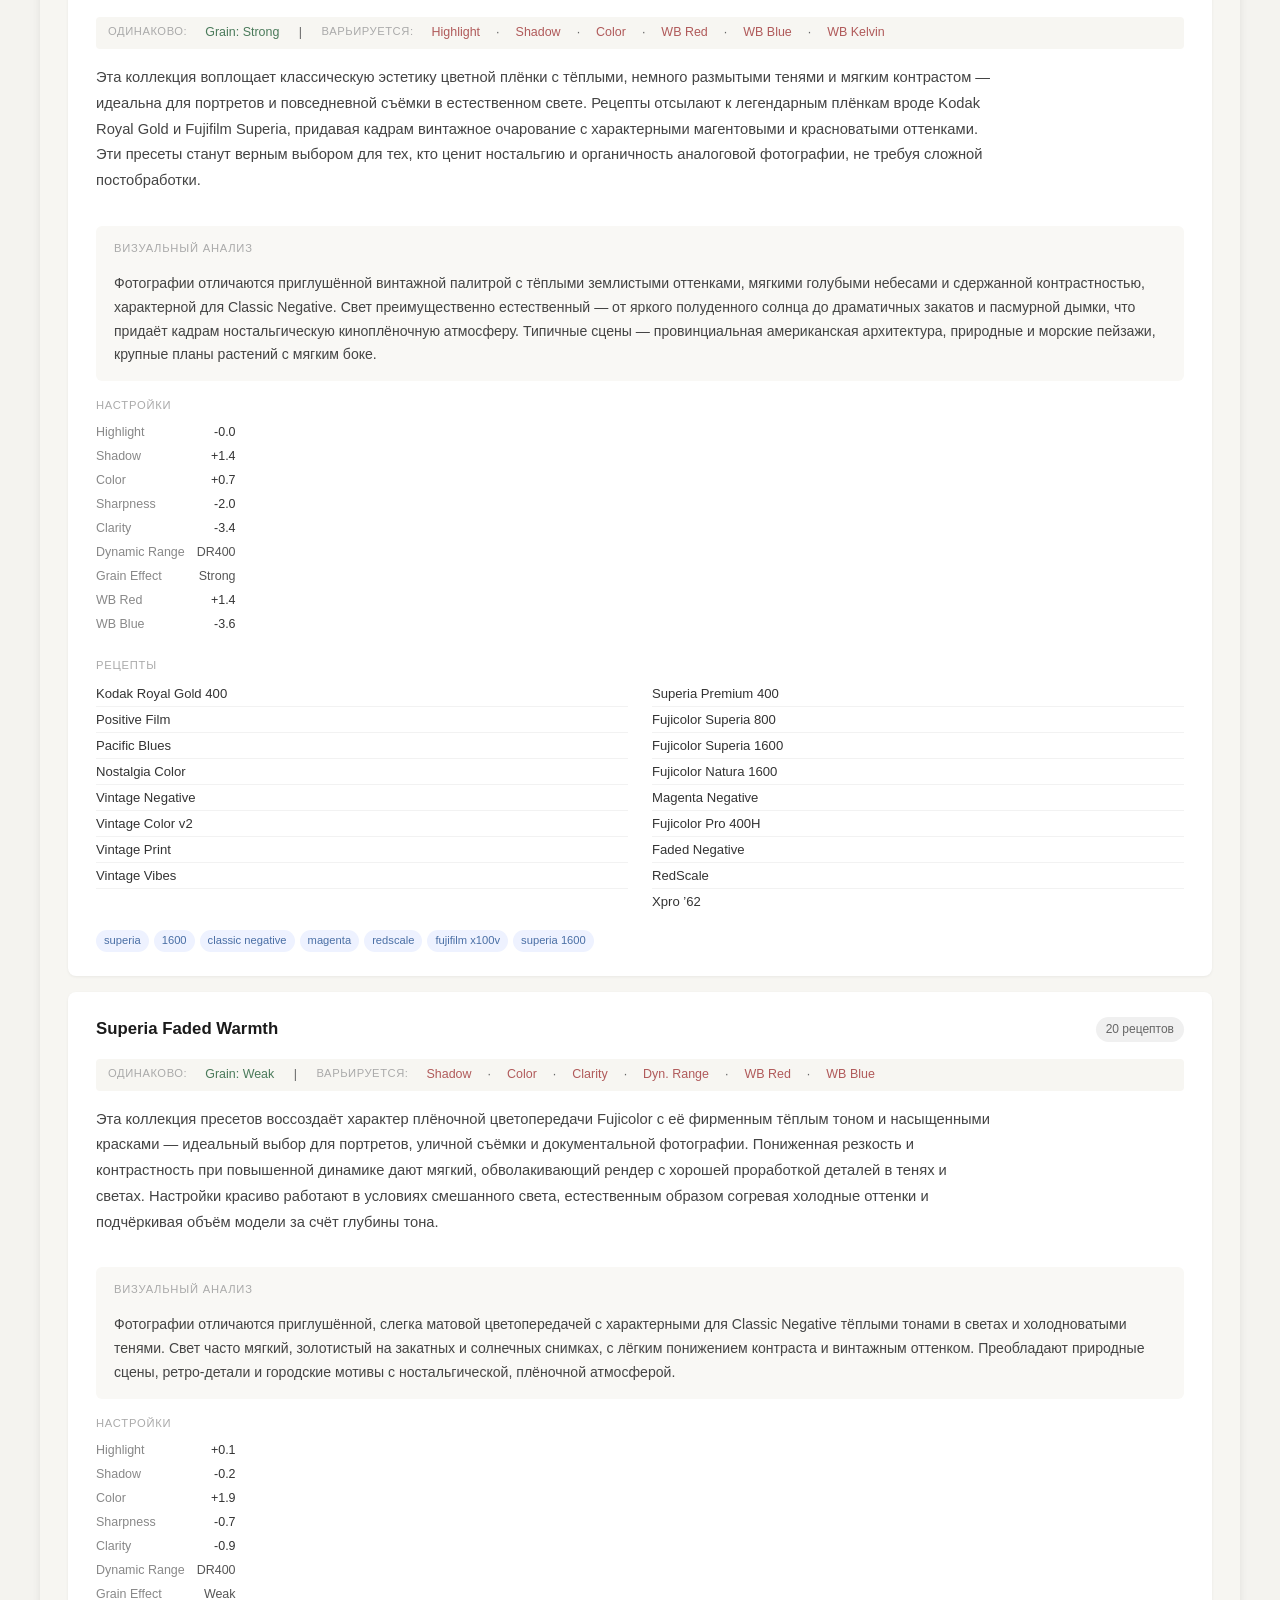
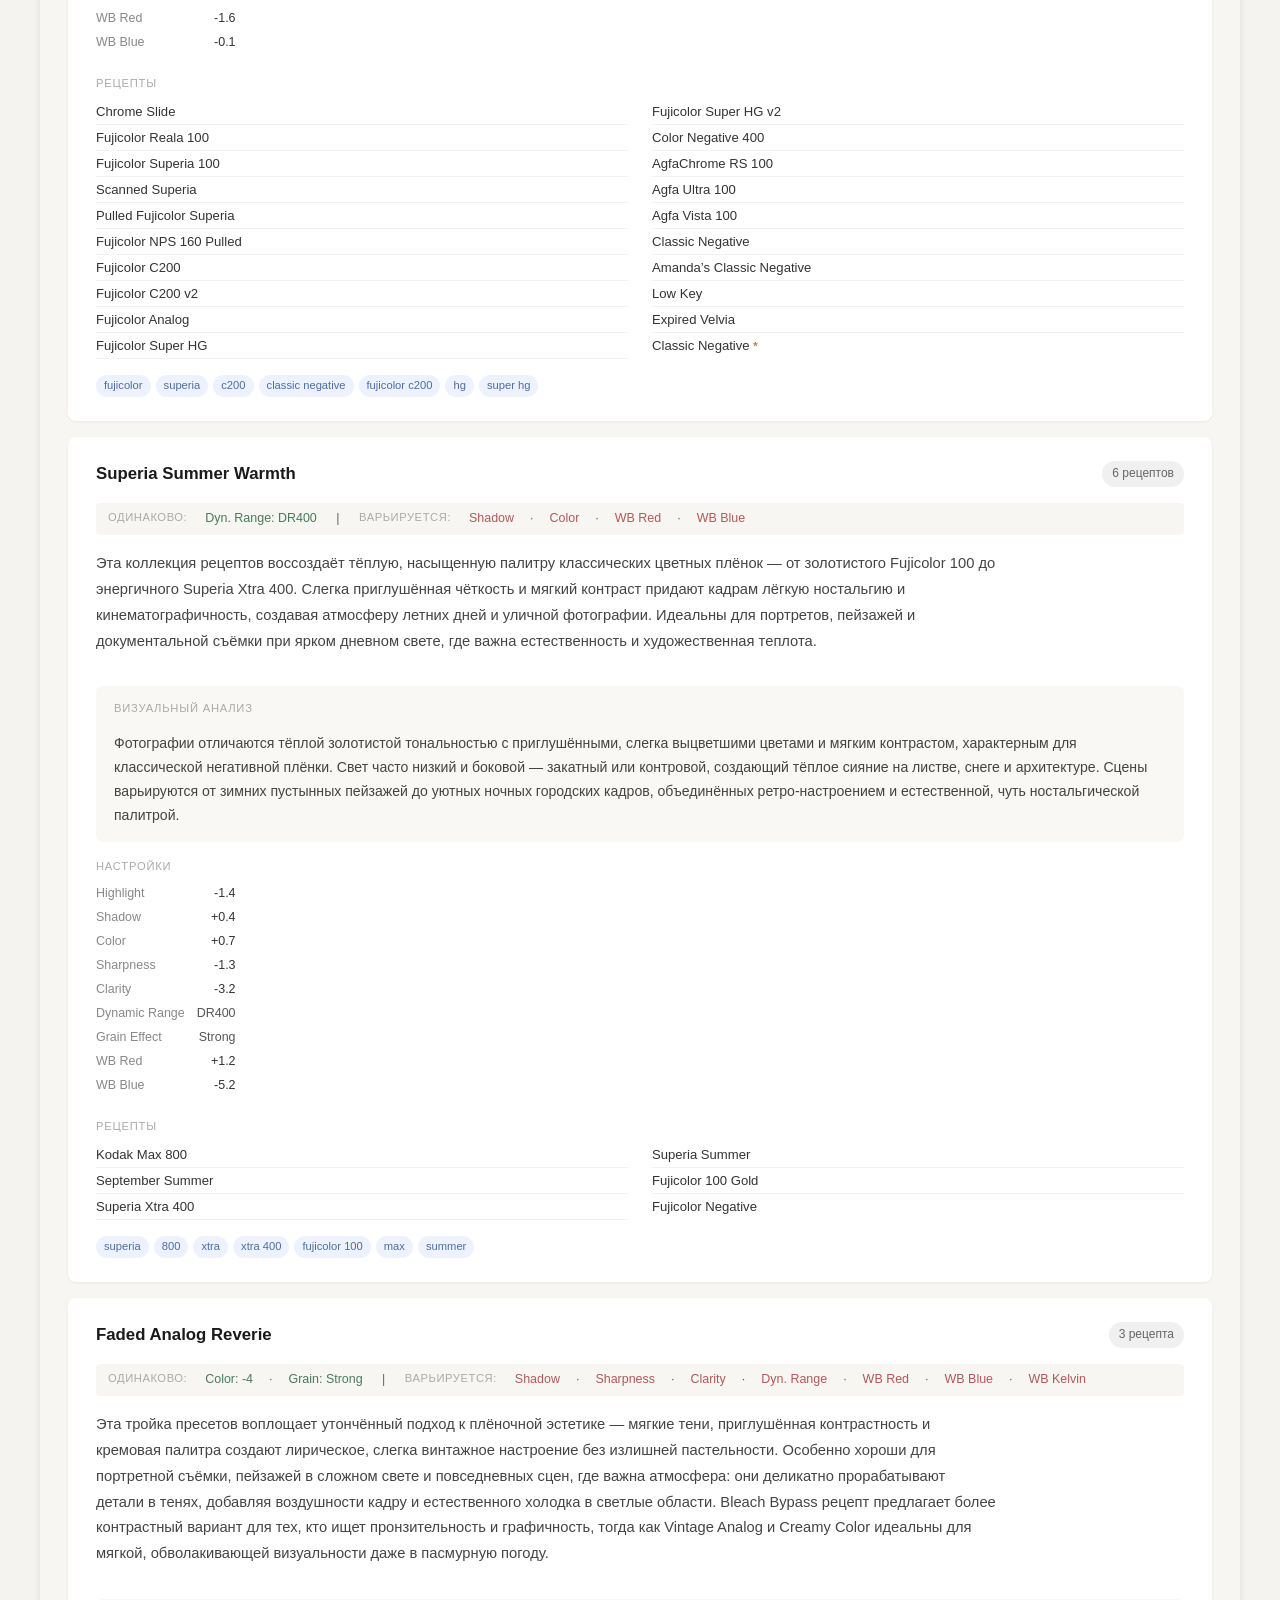
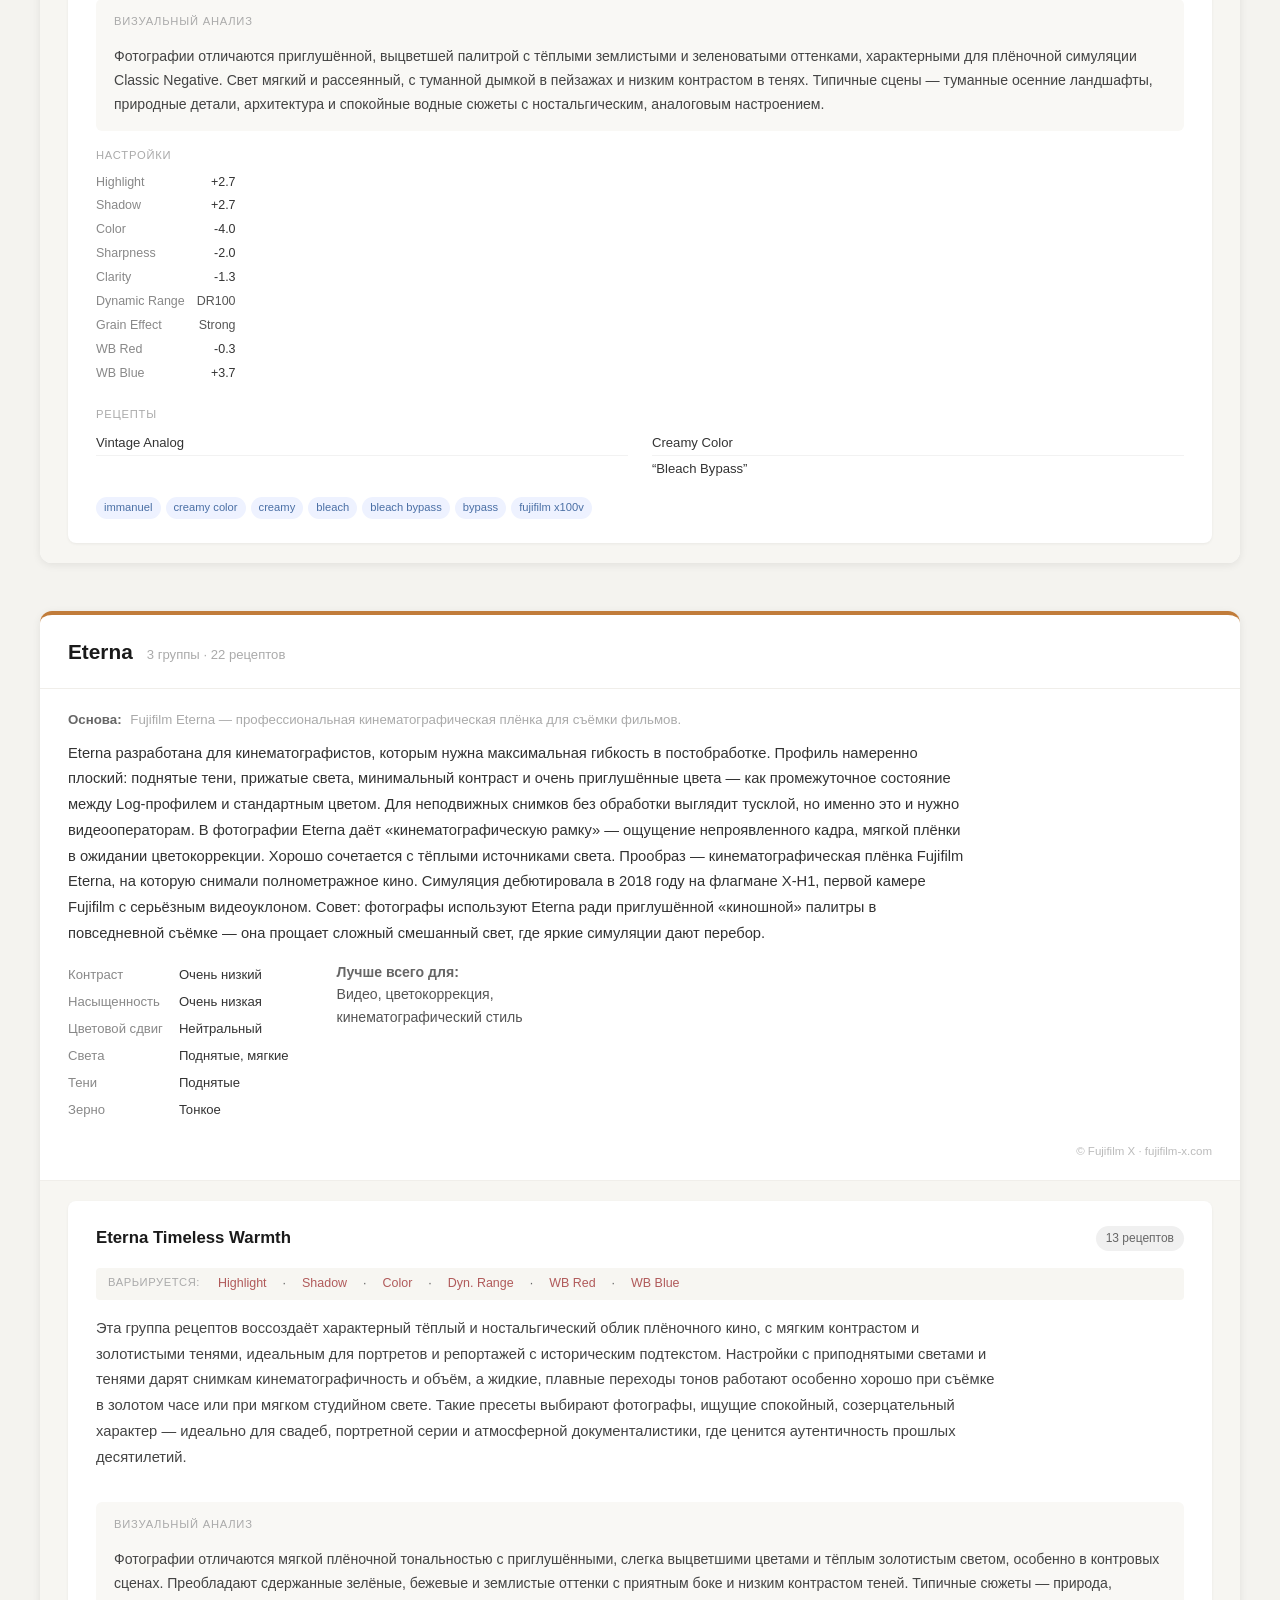
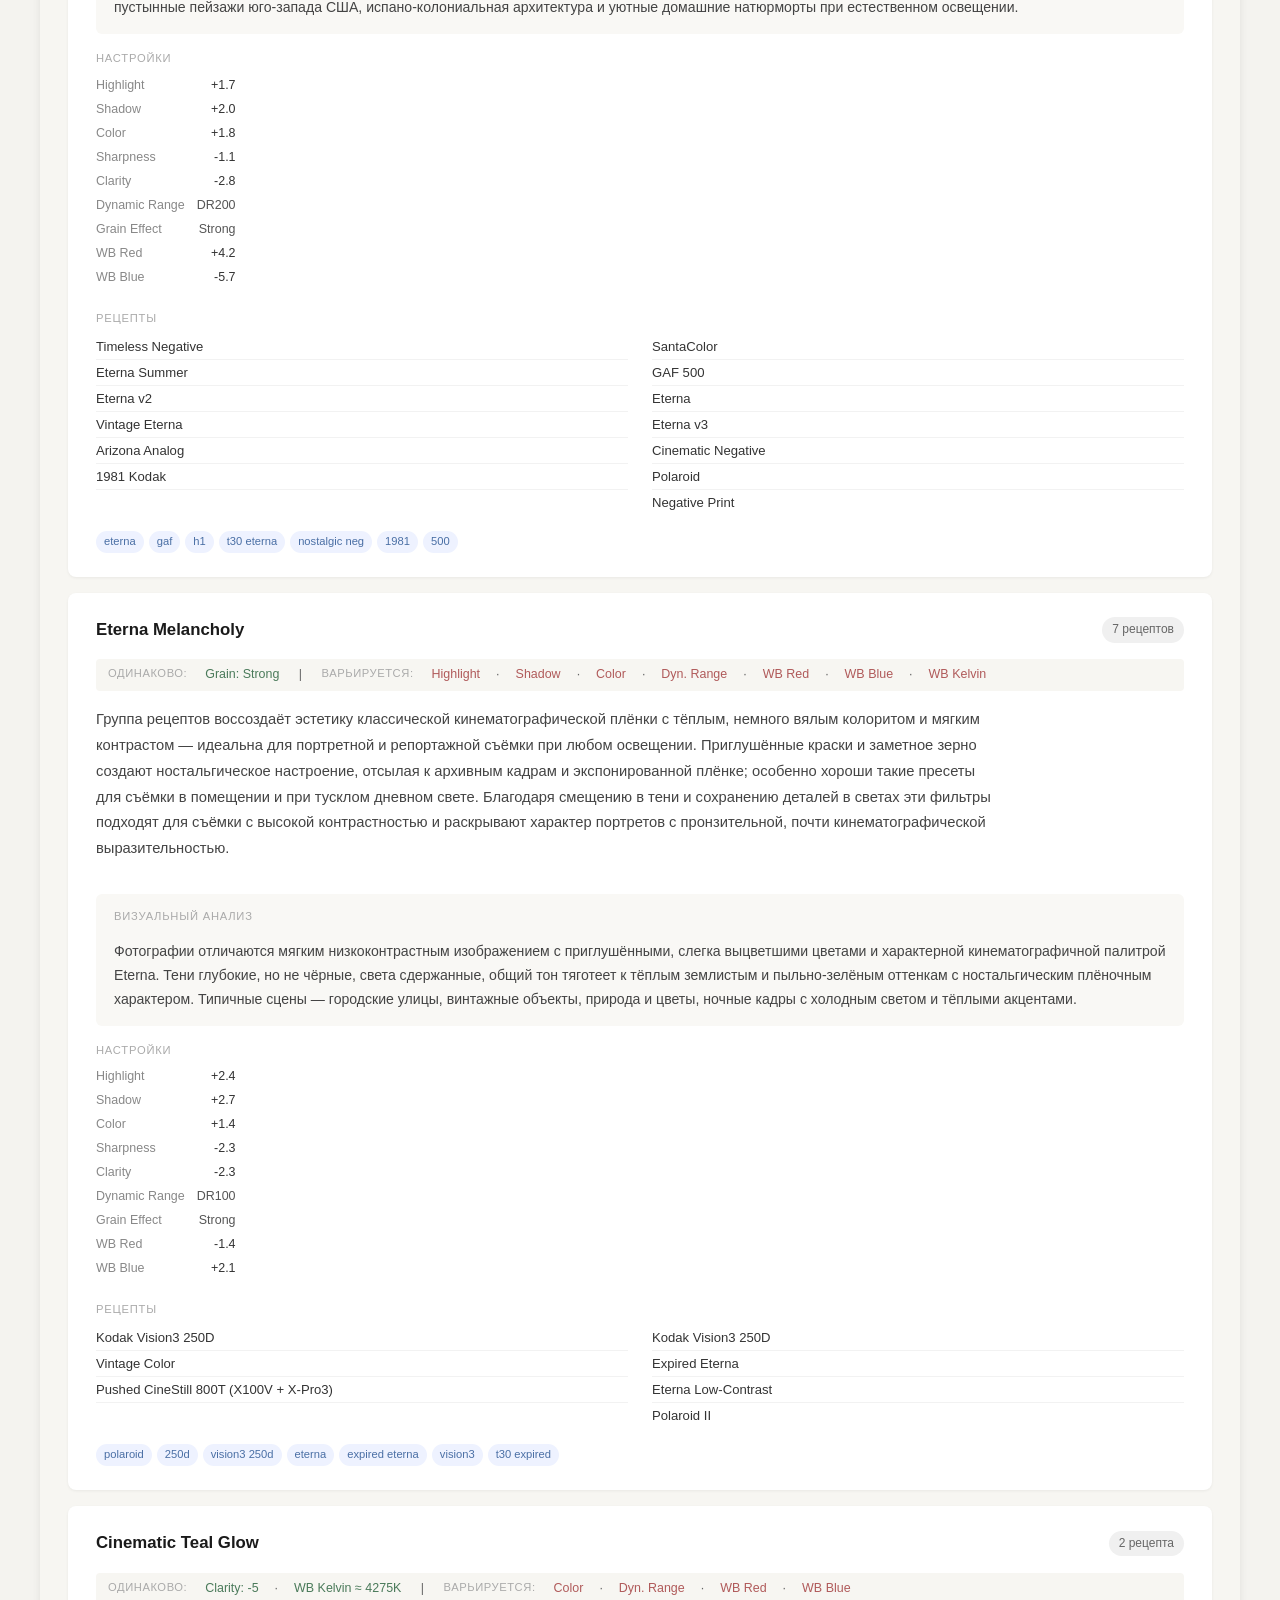
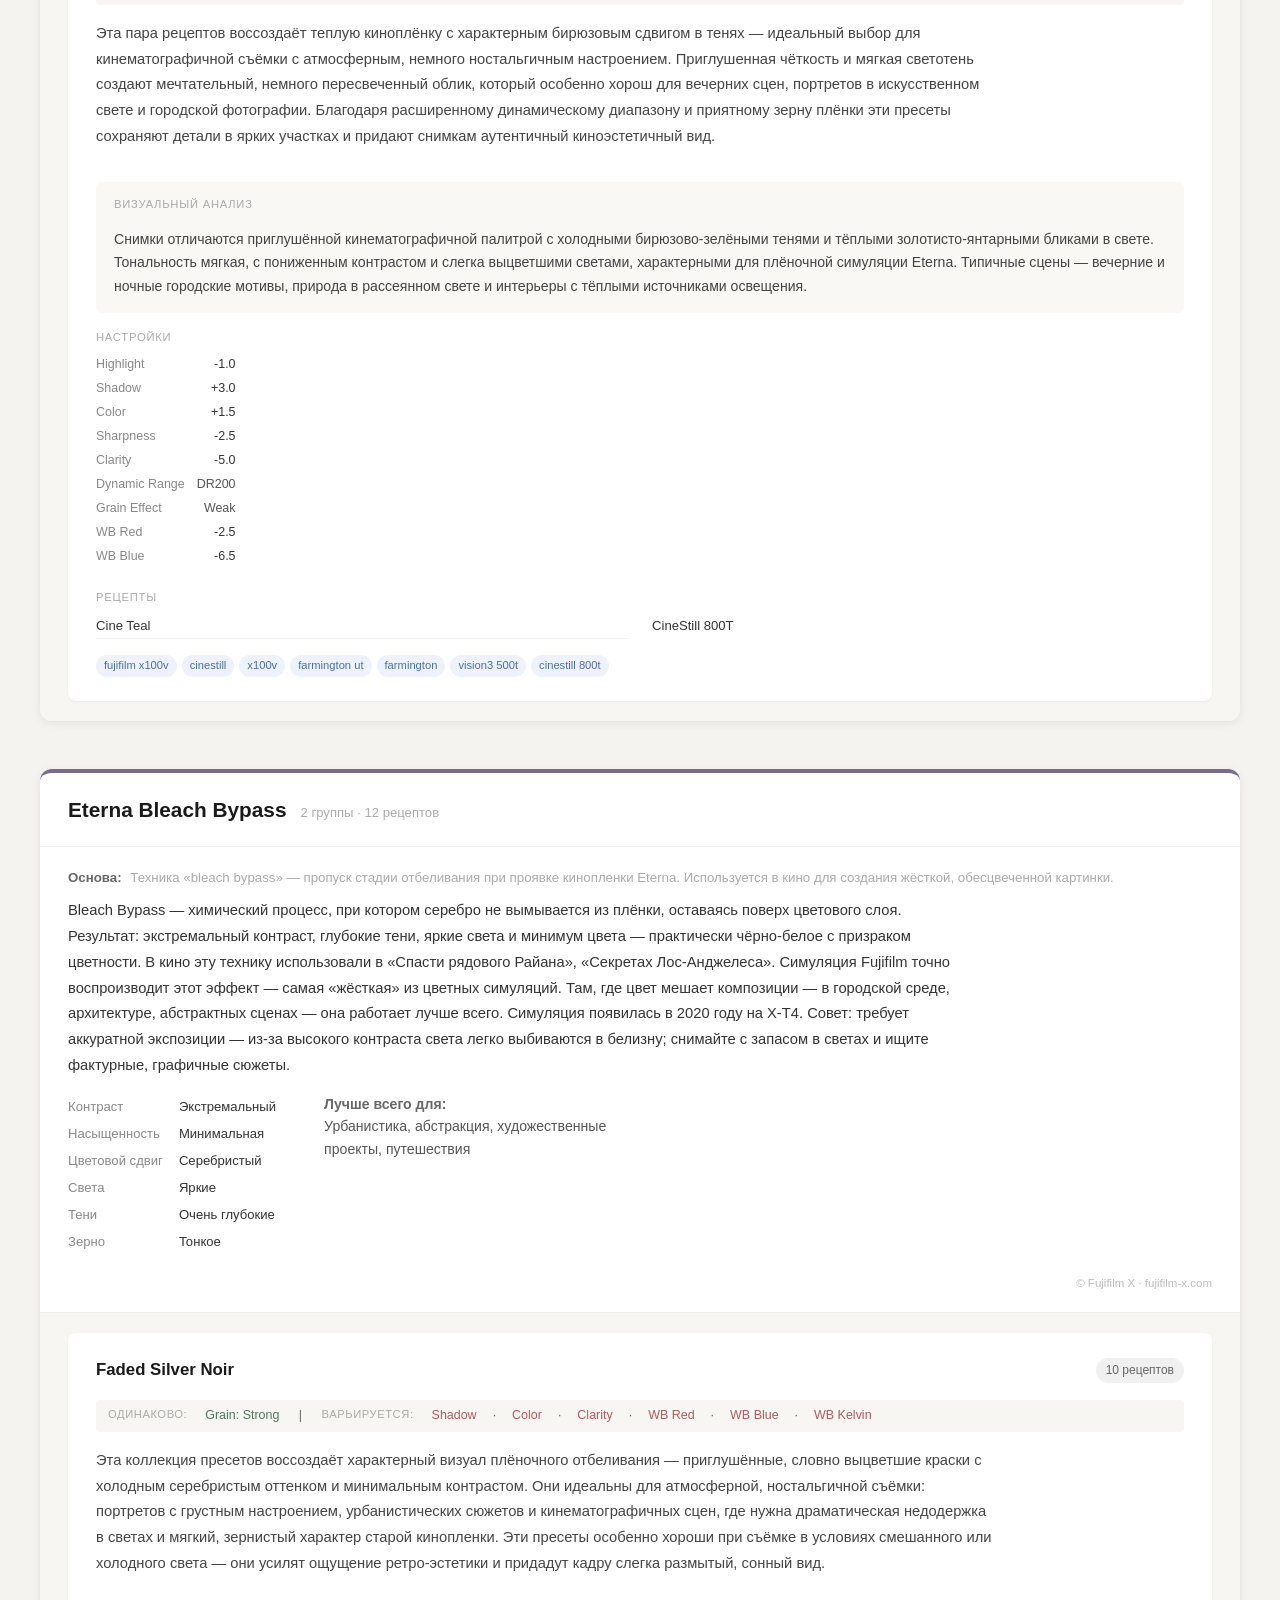
==== commit 65e173ad: "мобильная версия 3" ====
--- a/index.html
+++ b/index.html
@@ -313,7 +313,7 @@
   
     <div class="si-body">
       <div class="si-inspired"><span class="si-lbl">Основа:</span> Не конкретная плёнка — воссоздаёт эстетику документальной фотожурналистики 1960–80-х, характерной для журналов Life и National Geographic.</div>
-      <p class="si-desc">Classic Chrome создавалась путём анализа сотен документальных и журналистских снимков, а не путём копирования конкретной плёнки. Результат — приглушённые, насыщенные тона с мягким контрастом и характерным смещением синего в сторону тёмного голубого. Неба не перенасыщены, оранжевые тона не кричат — всё работает как единая сдержанная палитра. Симуляция удаляет пурпурные компоненты из синего неба, что даёт тот самый «холодный» документальный оттенок. Отлично подходит как база для обработки благодаря управляемому характеру цвета.</p>
+      <p class="si-desc">Classic Chrome создавалась путём анализа сотен документальных и журналистских снимков, а не путём копирования конкретной плёнки. Результат — приглушённые, насыщенные тона с мягким контрастом и характерным смещением синего в сторону тёмного голубого. Неба не перенасыщены, оранжевые тона не кричат — всё работает как единая сдержанная палитра. Симуляция удаляет пурпурные компоненты из синего неба, что даёт тот самый «холодный» документальный оттенок. Отлично подходит как база для обработки благодаря управляемому характеру цвета. Симуляция дебютировала в 2014 году и быстро стала культовой — именно она положила начало нынешнему увлечению рецептами: фотографы заметили, что цвет можно «настраивать» прямо в камере. Совет: Classic Chrome раскрывается в пасмурную погоду и мягком свете, где её сдержанность работает на атмосферу; в ярком солнце может казаться тусклой.</p>
       <div class="si-row">
         <table class="si-tbl"><tr><td class="ti-k">Контраст</td><td class="ti-v">Средний</td></tr><tr><td class="ti-k">Насыщенность</td><td class="ti-v">Низкая</td></tr><tr><td class="ti-k">Цветовой сдвиг</td><td class="ti-v">Холодный (голубой)</td></tr><tr><td class="ti-k">Светa</td><td class="ti-v">Нейтральные</td></tr><tr><td class="ti-k">Тени</td><td class="ti-v">Глубокие</td></tr><tr><td class="ti-k">Зерно</td><td class="ti-v">Тонкое</td></tr></table>
         <div class="si-bestfor"><span class="si-lbl">Лучше всего для:</span><br>Уличная съёмка, путешествия, документалистика, фотожурналистика</div>
@@ -436,7 +436,7 @@
   
     <div class="si-body">
       <div class="si-inspired"><span class="si-lbl">Основа:</span> Fujicolor Superia — потребительская цветная негативная плёнка Fujifilm 1980-х.</div>
-      <p class="si-desc">Classic Negative — наиболее «плёночная» из цветных симуляций по характеру. Она использует отдельные тональные кривые для разных цветов, из-за чего красные, синие и зелёные получают разный контраст одновременно — именно так работала настоящая цветная негативная плёнка. Это создаёт богатый, немного неравномерный образ с тёплыми светами и прохладными тенями. Высокий контраст и насыщенность делают цвета живыми, но без цифровой «пластиковости». Особенно хороша для съёмки людей — кожные тона получают теплоту, зелень остаётся зелёной, а не жёлтой.</p>
+      <p class="si-desc">Classic Negative — наиболее «плёночная» из цветных симуляций по характеру. Она использует отдельные тональные кривые для разных цветов, из-за чего красные, синие и зелёные получают разный контраст одновременно — именно так работала настоящая цветная негативная плёнка. Это создаёт богатый, немного неравномерный образ с тёплыми светами и прохладными тенями. Высокий контраст и насыщенность делают цвета живыми, но без цифровой «пластиковости». Особенно хороша для съёмки людей — кожные тона получают теплоту, зелень остаётся зелёной, а не жёлтой. Прообраз — Fujicolor Superia, недорогая «плёнка для всех» из жёлтых коробок, на которую снимали семейные альбомы 1990-х; отсюда её ностальгический, чуть несовершенный характер. Симуляция появилась в 2019 году на X-Pro3 и мгновенно стала любимицей сообщества. Совет: любит контрастный свет и насыщенные сцены — раскрывается там, где есть что «окрасить».</p>
       <div class="si-row">
         <table class="si-tbl"><tr><td class="ti-k">Контраст</td><td class="ti-v">Очень высокий</td></tr><tr><td class="ti-k">Насыщенность</td><td class="ti-v">Высокая</td></tr><tr><td class="ti-k">Цветовой сдвиг</td><td class="ti-v">Тёплый (красно-пурпурный)</td></tr><tr><td class="ti-k">Светa</td><td class="ti-v">Тёплые</td></tr><tr><td class="ti-k">Тени</td><td class="ti-v">Холодные, глубокие</td></tr><tr><td class="ti-k">Зерно</td><td class="ti-v">Тонкое</td></tr></table>
         <div class="si-bestfor"><span class="si-lbl">Лучше всего для:</span><br>Портреты, свадьбы, яркий естественный свет, репортаж</div>
@@ -559,7 +559,7 @@
   
     <div class="si-body">
       <div class="si-inspired"><span class="si-lbl">Основа:</span> Fujifilm Eterna — профессиональная кинематографическая плёнка для съёмки фильмов.</div>
-      <p class="si-desc">Eterna разработана для кинематографистов, которым нужна максимальная гибкость в постобработке. Профиль намеренно плоский: поднятые тени, прижатые света, минимальный контраст и очень приглушённые цвета — как промежуточное состояние между Log-профилем и стандартным цветом. Для неподвижных снимков без обработки выглядит тусклой, но именно это и нужно видеооператорам. В фотографии Eterna даёт «кинематографическую рамку» — ощущение непроявленного кадра, мягкой плёнки в ожидании цветокоррекции. Хорошо сочетается с тёплыми источниками света.</p>
+      <p class="si-desc">Eterna разработана для кинематографистов, которым нужна максимальная гибкость в постобработке. Профиль намеренно плоский: поднятые тени, прижатые света, минимальный контраст и очень приглушённые цвета — как промежуточное состояние между Log-профилем и стандартным цветом. Для неподвижных снимков без обработки выглядит тусклой, но именно это и нужно видеооператорам. В фотографии Eterna даёт «кинематографическую рамку» — ощущение непроявленного кадра, мягкой плёнки в ожидании цветокоррекции. Хорошо сочетается с тёплыми источниками света. Прообраз — кинематографическая плёнка Fujifilm Eterna, на которую снимали полнометражное кино. Симуляция дебютировала в 2018 году на флагмане X-H1, первой камере Fujifilm с серьёзным видеоуклоном. Совет: фотографы используют Eterna ради приглушённой «киношной» палитры в повседневной съёмке — она прощает сложный смешанный свет, где яркие симуляции дают перебор.</p>
       <div class="si-row">
         <table class="si-tbl"><tr><td class="ti-k">Контраст</td><td class="ti-v">Очень низкий</td></tr><tr><td class="ti-k">Насыщенность</td><td class="ti-v">Очень низкая</td></tr><tr><td class="ti-k">Цветовой сдвиг</td><td class="ti-v">Нейтральный</td></tr><tr><td class="ti-k">Светa</td><td class="ti-v">Поднятые, мягкие</td></tr><tr><td class="ti-k">Тени</td><td class="ti-v">Поднятые</td></tr><tr><td class="ti-k">Зерно</td><td class="ti-v">Тонкое</td></tr></table>
         <div class="si-bestfor"><span class="si-lbl">Лучше всего для:</span><br>Видео, цветокоррекция, кинематографический стиль</div>
@@ -657,7 +657,7 @@
   
     <div class="si-body">
       <div class="si-inspired"><span class="si-lbl">Основа:</span> Техника «bleach bypass» — пропуск стадии отбеливания при проявке кинопленки Eterna. Используется в кино для создания жёсткой, обесцвеченной картинки.</div>
-      <p class="si-desc">Bleach Bypass — химический процесс, при котором серебро не вымывается из плёнки, оставаясь поверх цветового слоя. Результат: экстремальный контраст, глубокие тени, яркие света и минимум цвета — практически чёрно-белое с призраком цветности. В кино эту технику использовали в «Спасти рядового Райана», «Секретах Лос-Анджелеса». Симуляция Fujifilm точно воспроизводит этот эффект — самая «жёсткая» из цветных симуляций. Там, где цвет мешает композиции — в городской среде, архитектуре, абстрактных сценах — она работает лучше всего.</p>
+      <p class="si-desc">Bleach Bypass — химический процесс, при котором серебро не вымывается из плёнки, оставаясь поверх цветового слоя. Результат: экстремальный контраст, глубокие тени, яркие света и минимум цвета — практически чёрно-белое с призраком цветности. В кино эту технику использовали в «Спасти рядового Райана», «Секретах Лос-Анджелеса». Симуляция Fujifilm точно воспроизводит этот эффект — самая «жёсткая» из цветных симуляций. Там, где цвет мешает композиции — в городской среде, архитектуре, абстрактных сценах — она работает лучше всего. Симуляция появилась в 2020 году на X-T4. Совет: требует аккуратной экспозиции — из-за высокого контраста света легко выбиваются в белизну; снимайте с запасом в светах и ищите фактурные, графичные сюжеты.</p>
       <div class="si-row">
         <table class="si-tbl"><tr><td class="ti-k">Контраст</td><td class="ti-v">Экстремальный</td></tr><tr><td class="ti-k">Насыщенность</td><td class="ti-v">Минимальная</td></tr><tr><td class="ti-k">Цветовой сдвиг</td><td class="ti-v">Серебристый</td></tr><tr><td class="ti-k">Светa</td><td class="ti-v">Яркие</td></tr><tr><td class="ti-k">Тени</td><td class="ti-v">Очень глубокие</td></tr><tr><td class="ti-k">Зерно</td><td class="ti-v">Тонкое</td></tr></table>
         <div class="si-bestfor"><span class="si-lbl">Лучше всего для:</span><br>Урбанистика, абстракция, художественные проекты, путешествия</div>
@@ -730,7 +730,7 @@
   
     <div class="si-body">
       <div class="si-inspired"><span class="si-lbl">Основа:</span> Профессиональная студийная негативная плёнка Fujifilm NS160, разработанная специально для портретной съёмки.</div>
-      <p class="si-desc">Семейство PRO Neg создано с одной задачей: максимально льстить портретируемому. Базовая версия (Std) — одна из самых мягких и плоских симуляций в линейке: она скрывает тени, смягчает контраст и позволяет студийному свету полностью формировать образ. PRO Neg Hi добавляет контраст — для уличных и outdoor-портретов, где фотограф не может управлять освещением. Кожные тона воспроизводятся натурально, без перегрева или излишней пластичности. Нейтральный цветовой баланс делает эти симуляции надёжной основой для портретной съёмки в любых условиях.</p>
+      <p class="si-desc">Семейство PRO Neg создано с одной задачей: максимально льстить портретируемому. Базовая версия (Std) — одна из самых мягких и плоских симуляций в линейке: она скрывает тени, смягчает контраст и позволяет студийному свету полностью формировать образ. PRO Neg Hi добавляет контраст — для уличных и outdoor-портретов, где фотограф не может управлять освещением. Кожные тона воспроизводятся натурально, без перегрева или излишней пластичности. Нейтральный цветовой баланс делает эти симуляции надёжной основой для портретной съёмки в любых условиях. Прообраз — профессиональная студийная плёнка Fujicolor PRO 160NS, которую использовали фотографы для съёмки людей в контролируемом свете. Совет: Std выбирайте, когда свет вы строите сами и нужна мягкая основа; Hi — для улицы и репортажа, где нужна готовая «объёмность» без обработки.</p>
       <div class="si-row">
         <table class="si-tbl"><tr><td class="ti-k">Контраст</td><td class="ti-v">Низкий (Std) / Средний (Hi)</td></tr><tr><td class="ti-k">Насыщенность</td><td class="ti-v">Низкая</td></tr><tr><td class="ti-k">Цветовой сдвиг</td><td class="ti-v">Нейтральный, тёплый</td></tr><tr><td class="ti-k">Светa</td><td class="ti-v">Мягкие</td></tr><tr><td class="ti-k">Тени</td><td class="ti-v">Поднятые (Std) / Средние (Hi)</td></tr><tr><td class="ti-k">Зерно</td><td class="ti-v">Тонкое</td></tr></table>
         <div class="si-bestfor"><span class="si-lbl">Лучше всего для:</span><br>Студийные и уличные портреты, мода, свадьбы</div>
@@ -874,7 +874,7 @@
   
     <div class="si-body">
       <div class="si-inspired"><span class="si-lbl">Основа:</span> Fujifilm Neopan Acros 100 — чёрно-белая плёнка с исключительно тонким зерном и широким тональным диапазоном, считающаяся эталоном среди ч/б плёнок.</div>
-      <p class="si-desc">Neopan Acros — одна из лучших ч/б плёнок в истории, снятая с производства в 2018 году. Fujifilm воссоздала её характер в цифровой симуляции, сохранив структурированное тонкое зерно, богатые тени с деталями и выразительные светa. В отличие от обычного Monochrome, Acros более драматична и контрастна — это «характерная» ч/б съёмка, а не нейтральная. Поддерживает симуляцию цветных фильтров: красный усиливает контраст неба, жёлтый смягчает кожу, зелёный выделяет листву. Это лучший вариант для экспрессивной ч/б работы прямо из камеры.</p>
+      <p class="si-desc">Neopan Acros — одна из лучших ч/б плёнок в истории, снятая с производства в 2018 году. Fujifilm воссоздала её характер в цифровой симуляции, сохранив структурированное тонкое зерно, богатые тени с деталями и выразительные светa. В отличие от обычного Monochrome, Acros более драматична и контрастна — это «характерная» ч/б съёмка, а не нейтральная. Поддерживает симуляцию цветных фильтров: красный усиливает контраст неба, жёлтый смягчает кожу, зелёный выделяет листву. Это лучший вариант для экспрессивной ч/б работы прямо из камеры. Симуляция дебютировала в 2016 году на X-Pro2 и считается технически самой сложной в линейке: рисунок зерна Fujifilm рассчитывает в зависимости от ISO и яркости участка кадра, как у настоящей плёнки. Совет: ищите свет и фактуру — Acros вознаграждает контрастные сцены, тени с деталью и графичные композиции.</p>
       <div class="si-row">
         <table class="si-tbl"><tr><td class="ti-k">Контраст</td><td class="ti-v">Высокий</td></tr><tr><td class="ti-k">Насыщенность</td><td class="ti-v">Ч/б</td></tr><tr><td class="ti-k">Цветовой сдвиг</td><td class="ti-v">Нейтральный ч/б</td></tr><tr><td class="ti-k">Светa</td><td class="ti-v">Текстурированные</td></tr><tr><td class="ti-k">Тени</td><td class="ti-v">Глубокие с деталями</td></tr><tr><td class="ti-k">Зерно</td><td class="ti-v">Структурированное, тонкое</td></tr></table>
         <div class="si-bestfor"><span class="si-lbl">Лучше всего для:</span><br>Художественная ч/б фотография, пейзажи, уличная съёмка, портреты</div>
@@ -947,7 +947,7 @@
   
     <div class="si-body">
       <div class="si-inspired"><span class="si-lbl">Основа:</span> Fujichrome Velvia RVP 50 — культовая слайдовая плёнка с экстремальной насыщенностью, ставшая стандартом для пейзажной и природной фотографии.</div>
-      <p class="si-desc">Velvia вышла в 1990 году и произвела революцию в пейзажной фотографии. Её гиперреальная насыщенность, глубокие тёмно-зелёные и интенсивные красные стали эталоном для изданий о природе и дикой природе. В цифровой симуляции Fujifilm воспроизводит этот экстремальный характер: цвета выглядят «слишком настоящими», ярче реальности. Для портретов она непригодна — кожные тона становятся неестественными. Но для заката, горного ландшафта или цветущего луга — она создаёт то эмоциональное «вау», которого не добьёшься никаким другим способом. Лучше всего работает при небольшой недоэкспозиции.</p>
+      <p class="si-desc">Velvia вышла в 1990 году и произвела революцию в пейзажной фотографии. Её гиперреальная насыщенность, глубокие тёмно-зелёные и интенсивные красные стали эталоном для изданий о природе и дикой природе. В цифровой симуляции Fujifilm воспроизводит этот экстремальный характер: цвета выглядят «слишком настоящими», ярче реальности. Для портретов она непригодна — кожные тона становятся неестественными. Но для заката, горного ландшафта или цветущего луга — она создаёт то эмоциональное «вау», которого не добьёшься никаким другим способом. Velvia — одна из самых старых симуляций Fujifilm, она была в камерах задолго до увлечения рецептами. Совет: лучше всего работает при небольшой недоэкспозиции — это сгущает цвета и спасает света от выгорания; избегайте портретов, кожа уходит в красноту.</p>
       <div class="si-row">
         <table class="si-tbl"><tr><td class="ti-k">Контраст</td><td class="ti-v">Экстремальный</td></tr><tr><td class="ti-k">Насыщенность</td><td class="ti-v">Экстремальная</td></tr><tr><td class="ti-k">Цветовой сдвиг</td><td class="ti-v">Перенасыщенный</td></tr><tr><td class="ti-k">Светa</td><td class="ti-v">Яркие, драматичные</td></tr><tr><td class="ti-k">Тени</td><td class="ti-v">Очень глубокие</td></tr><tr><td class="ti-k">Зерно</td><td class="ti-v">Тонкое</td></tr></table>
         <div class="si-bestfor"><span class="si-lbl">Лучше всего для:</span><br>Пейзажи, природа, закаты, абстракция</div>
@@ -995,7 +995,7 @@
   
     <div class="si-body">
       <div class="si-inspired"><span class="si-lbl">Основа:</span> Provia с удалённым цветом — нейтральная отправная точка для ч/б фотографии.</div>
-      <p class="si-desc">Monochrome — это стандартный, сбалансированный чёрно-белый профиль без выраженного характера. В отличие от Acros, он не стремится к драме и контрасту: плавные градиенты, ровные переходы от тени к свету, предсказуемый результат. Это делает его хорошей основой для дальнейшей обработки — он не навязывает эстетику. Поддерживает цветные фильтры: жёлтый слегка затемняет небо и смягчает кожу, красный усиливает контраст, зелёный подчёркивает растительность. Выбор между Acros и Monochrome — это выбор между выразительностью и нейтральностью.</p>
+      <p class="si-desc">Monochrome — это стандартный, сбалансированный чёрно-белый профиль без выраженного характера. В отличие от Acros, он не стремится к драме и контрасту: плавные градиенты, ровные переходы от тени к свету, предсказуемый результат. Это делает его хорошей основой для дальнейшей обработки — он не навязывает эстетику. Поддерживает цветные фильтры: жёлтый слегка затемняет небо и смягчает кожу, красный усиливает контраст, зелёный подчёркивает растительность. Выбор между Acros и Monochrome — это выбор между выразительностью и нейтральностью. Это самый старый ч/б режим Fujifilm, доступный на всех камерах серии X с самого начала — в отличие от Acros, требующей более новых процессоров. Совет: если планируете доводить ч/б в редакторе — берите Monochrome как чистую заготовку; для готового результата из камеры выразительнее Acros.</p>
       <div class="si-row">
         <table class="si-tbl"><tr><td class="ti-k">Контраст</td><td class="ti-v">Средний</td></tr><tr><td class="ti-k">Насыщенность</td><td class="ti-v">Ч/б</td></tr><tr><td class="ti-k">Цветовой сдвиг</td><td class="ti-v">Нейтральный ч/б</td></tr><tr><td class="ti-k">Светa</td><td class="ti-v">Сбалансированные</td></tr><tr><td class="ti-k">Тени</td><td class="ti-v">Сбалансированные</td></tr><tr><td class="ti-k">Зерно</td><td class="ti-v">Тонкое</td></tr></table>
         <div class="si-bestfor"><span class="si-lbl">Лучше всего для:</span><br>Нейтральная ч/б съёмка, редакционная работа, база для обработки</div>
@@ -1043,7 +1043,7 @@
   
     <div class="si-body">
       <div class="si-inspired"><span class="si-lbl">Основа:</span> Fujichrome Provia 100F — профессиональная слайдовая плёнка с нейтральным, сбалансированным цветом. Базовый стандарт Fujifilm.</div>
-      <p class="si-desc">Provia — нейтральная точка отсчёта в линейке Fujifilm, эквивалент «стандартного» цветового профиля. Она не делает ничего экстремального: умеренный контраст, умеренная насыщенность, чистый белый баланс. Есть лёгкий тёплый оттенок — жёлто-зелёный, характерный для Fujifilm — но он почти не заметен в реальных условиях. Если другие симуляции создают настроение, Provia просто фиксирует сцену. Это делает её идеальной отправной точкой для тех, кто только знакомится с камерой, и надёжным запасным вариантом для остальных.</p>
+      <p class="si-desc">Provia — нейтральная точка отсчёта в линейке Fujifilm, эквивалент «стандартного» цветового профиля. Она не делает ничего экстремального: умеренный контраст, умеренная насыщенность, чистый белый баланс. Есть лёгкий тёплый оттенок — жёлто-зелёный, характерный для Fujifilm — но он почти не заметен в реальных условиях. Если другие симуляции создают настроение, Provia просто фиксирует сцену. Это делает её идеальной отправной точкой для тех, кто только знакомится с камерой, и надёжным запасным вариантом для остальных. Прообраз — Fujichrome Provia 100F, профессиональная слайдовая плёнка с честным, сбалансированным цветом; это режим по умолчанию на всех камерах Fujifilm. Совет: используйте как базу, когда сцену важно передать достоверно, а не стилизовать — или когда заранее знаете, что будете обрабатывать снимок.</p>
       <div class="si-row">
         <table class="si-tbl"><tr><td class="ti-k">Контраст</td><td class="ti-v">Средний</td></tr><tr><td class="ti-k">Насыщенность</td><td class="ti-v">Средняя</td></tr><tr><td class="ti-k">Цветовой сдвиг</td><td class="ti-v">Нейтральный, тёплый</td></tr><tr><td class="ti-k">Светa</td><td class="ti-v">Сбалансированные</td></tr><tr><td class="ti-k">Тени</td><td class="ti-v">Сбалансированные</td></tr><tr><td class="ti-k">Зерно</td><td class="ti-v">Тонкое</td></tr></table>
         <div class="si-bestfor"><span class="si-lbl">Лучше всего для:</span><br>Универсальная съёмка, исходная точка, обучение</div>
@@ -1091,7 +1091,7 @@
   
     <div class="si-body">
       <div class="si-inspired"><span class="si-lbl">Основа:</span> Fujichrome Astia 100F — слайдовая плёнка для портретной и fashion-фотографии, разработанная для мягкого воспроизведения кожных тонов.</div>
-      <p class="si-desc">Astia создавалась для фэшн-съёмки на плёнку: мягкие кожные тона, живые синие и зелёные, изящные переходы в светах. В цифровой симуляции эта логика сохранена: красные и оранжевые (кожа, закаты) приглушены и смягчены, тогда как синее небо и зелёная листва получают насыщенность и pop. Это делает Astia уникальной — она одновременно «нежная» и «яркая», в зависимости от того, что перед объективом. Мягкий переход в светах позволяет снимать в жёстком полуденном свете без пересвеченных лиц. Один из самых сложных для имитации в постобработке профилей.</p>
+      <p class="si-desc">Astia создавалась для фэшн-съёмки на плёнку: мягкие кожные тона, живые синие и зелёные, изящные переходы в светах. В цифровой симуляции эта логика сохранена: красные и оранжевые (кожа, закаты) приглушены и смягчены, тогда как синее небо и зелёная листва получают насыщенность и pop. Это делает Astia уникальной — она одновременно «нежная» и «яркая», в зависимости от того, что перед объективом. Мягкий переход в светах позволяет снимать в жёстком полуденном свете без пересвеченных лиц. Один из самых сложных для имитации в постобработке профилей. Прообраз — Fujichrome Astia 100F, слайдовая плёнка, которую ценили за деликатное воспроизведение кожи. Совет: недооценённый выбор для портрета на природе — кожа остаётся мягкой, а фон (небо, зелень) при этом живой и насыщенный; работает там, где Velvia сделала бы лица красными.</p>
       <div class="si-row">
         <table class="si-tbl"><tr><td class="ti-k">Контраст</td><td class="ti-v">Средний</td></tr><tr><td class="ti-k">Насыщенность</td><td class="ti-v">Средняя (низкая для кожи)</td></tr><tr><td class="ti-k">Цветовой сдвиг</td><td class="ti-v">Тёплый, мягкий</td></tr><tr><td class="ti-k">Светa</td><td class="ti-v">Мягкие, изящные</td></tr><tr><td class="ti-k">Тени</td><td class="ti-v">Плавные</td></tr><tr><td class="ti-k">Зерно</td><td class="ti-v">Тонкое</td></tr></table>
         <div class="si-bestfor"><span class="si-lbl">Лучше всего для:</span><br>Портреты на улице, мода, смешанное освещение</div>
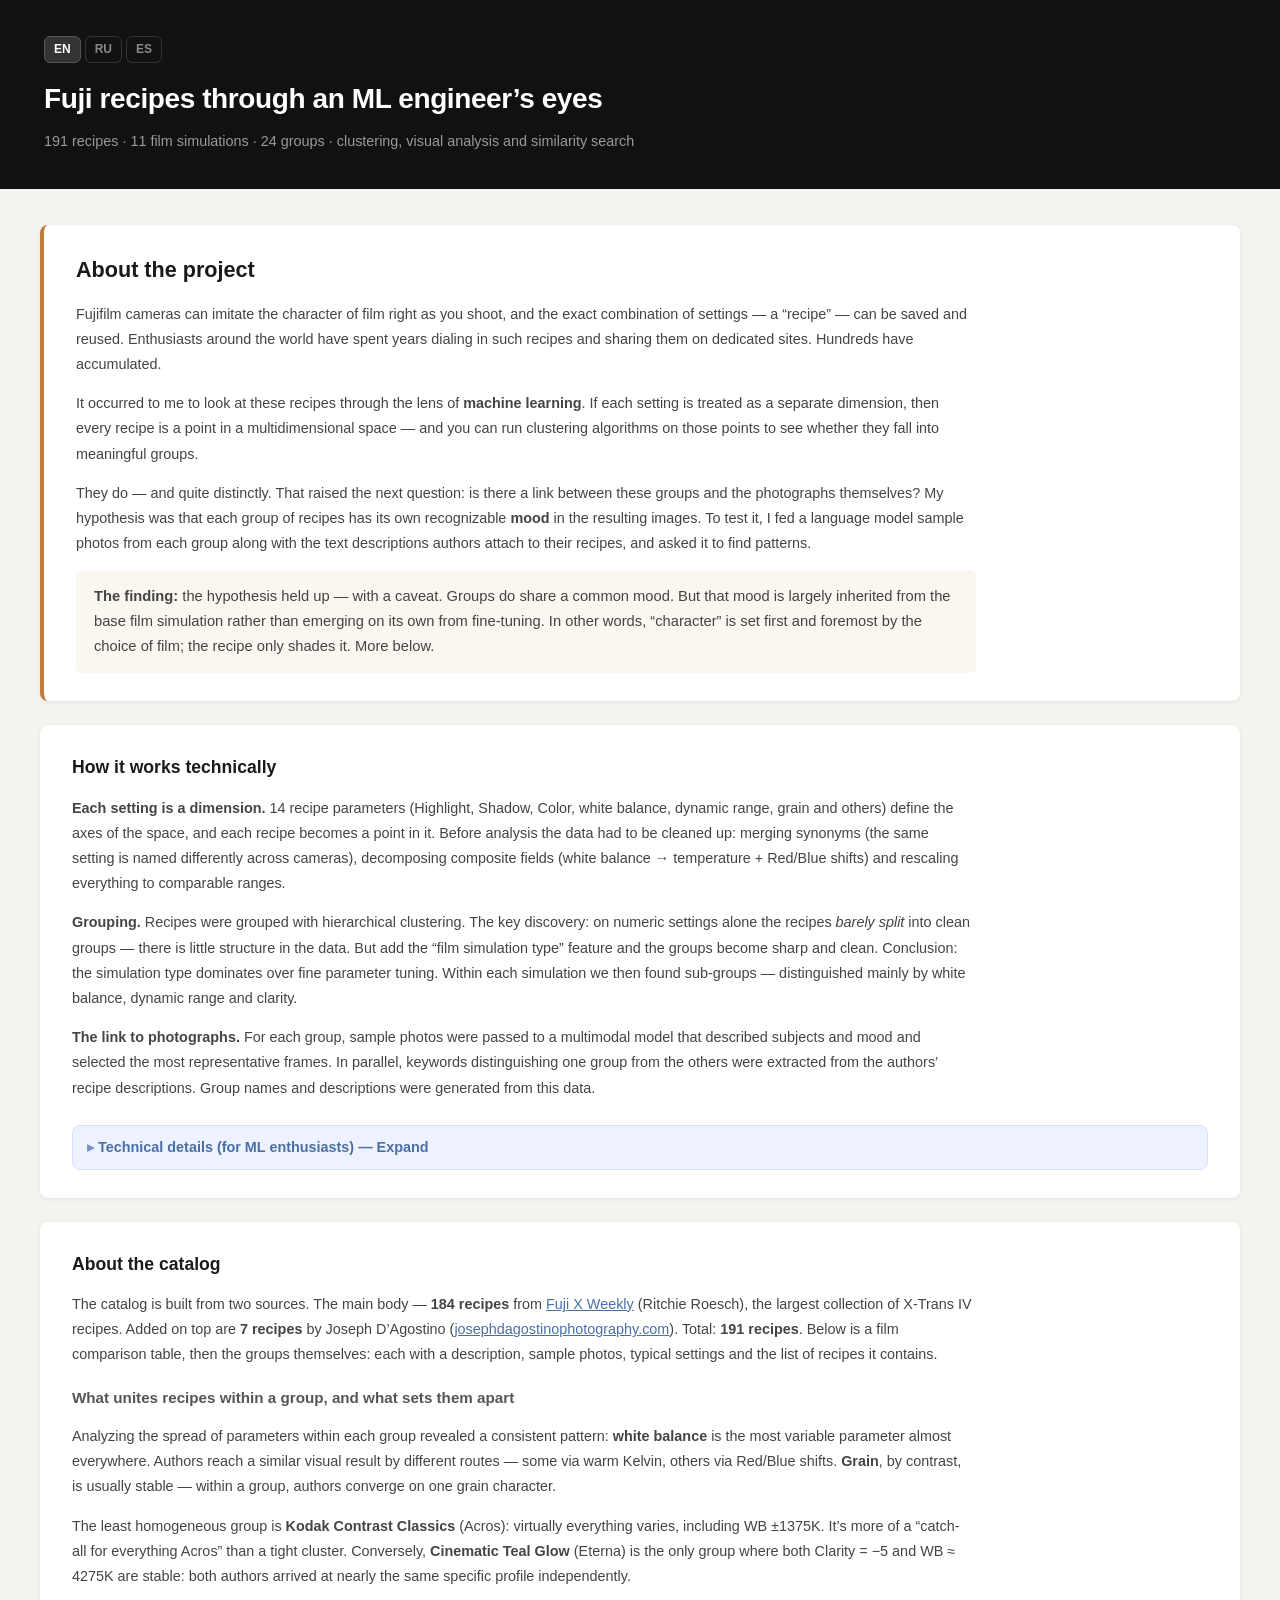
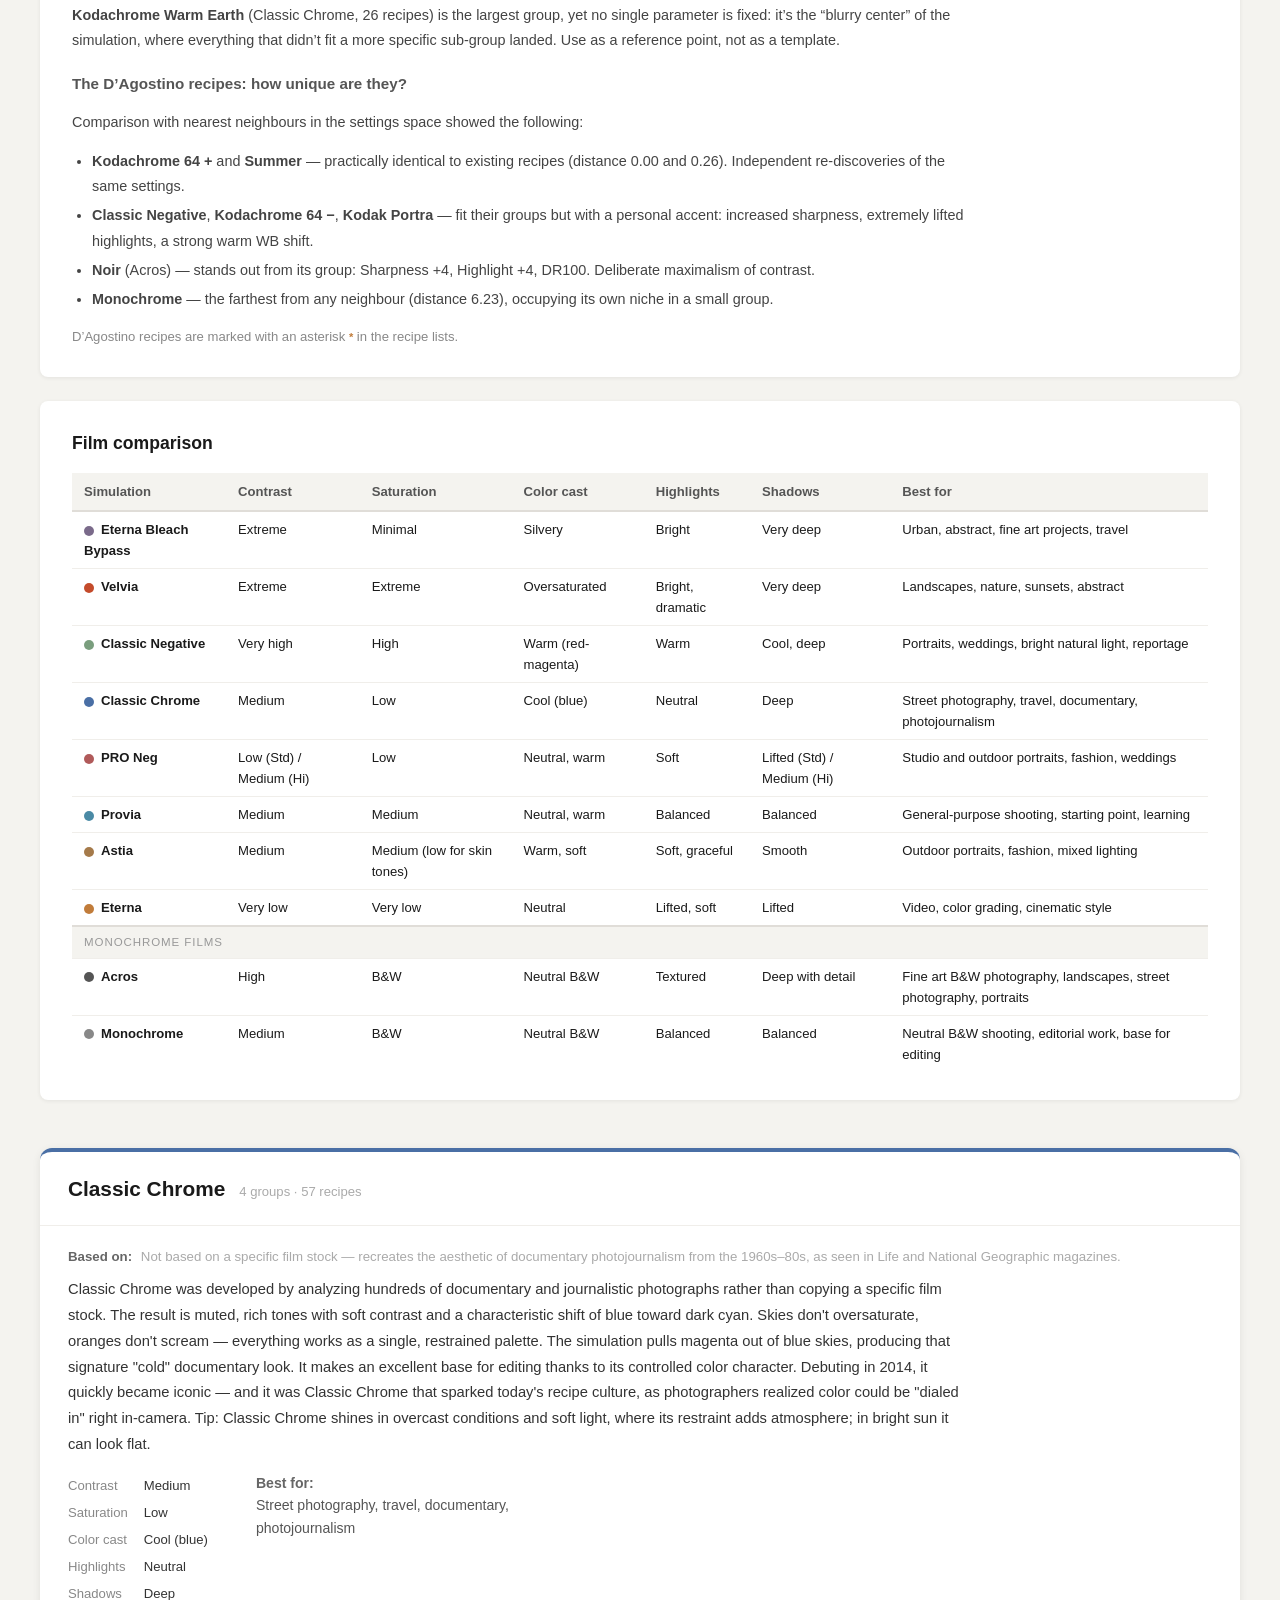
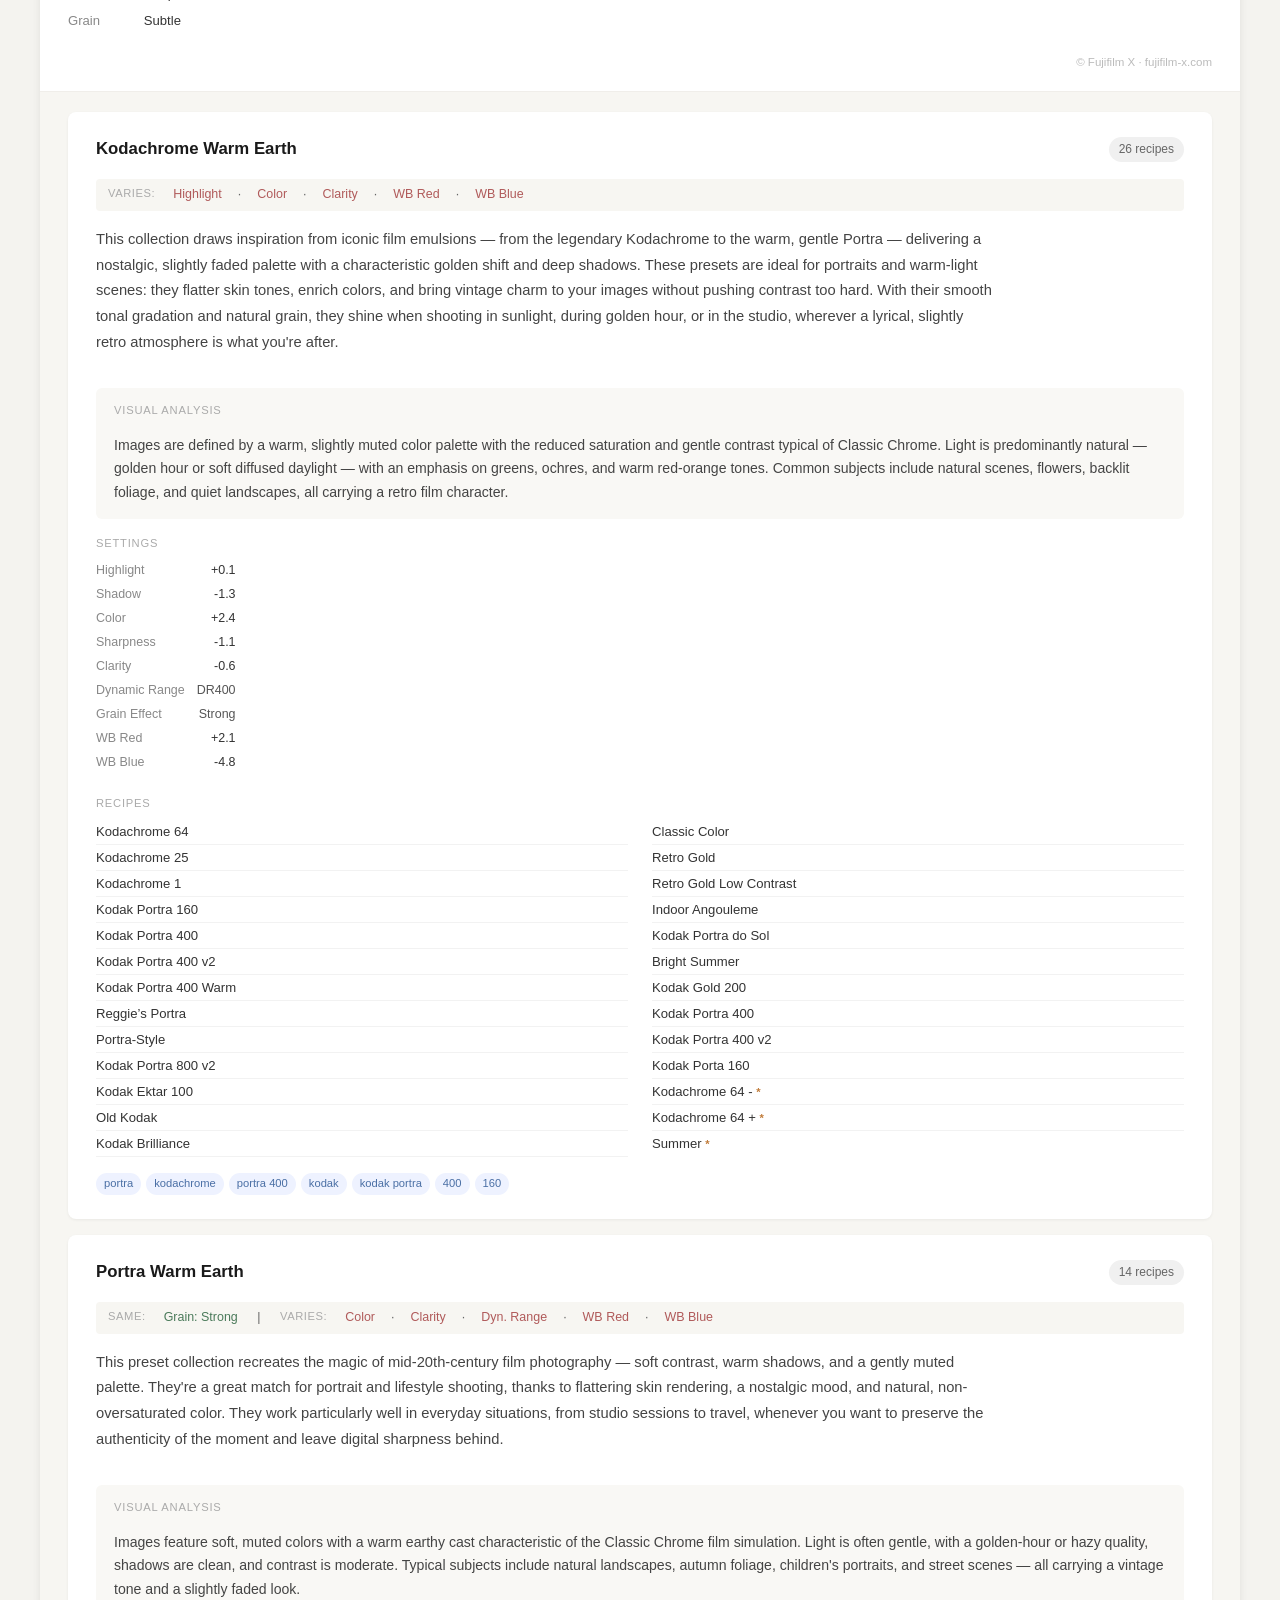
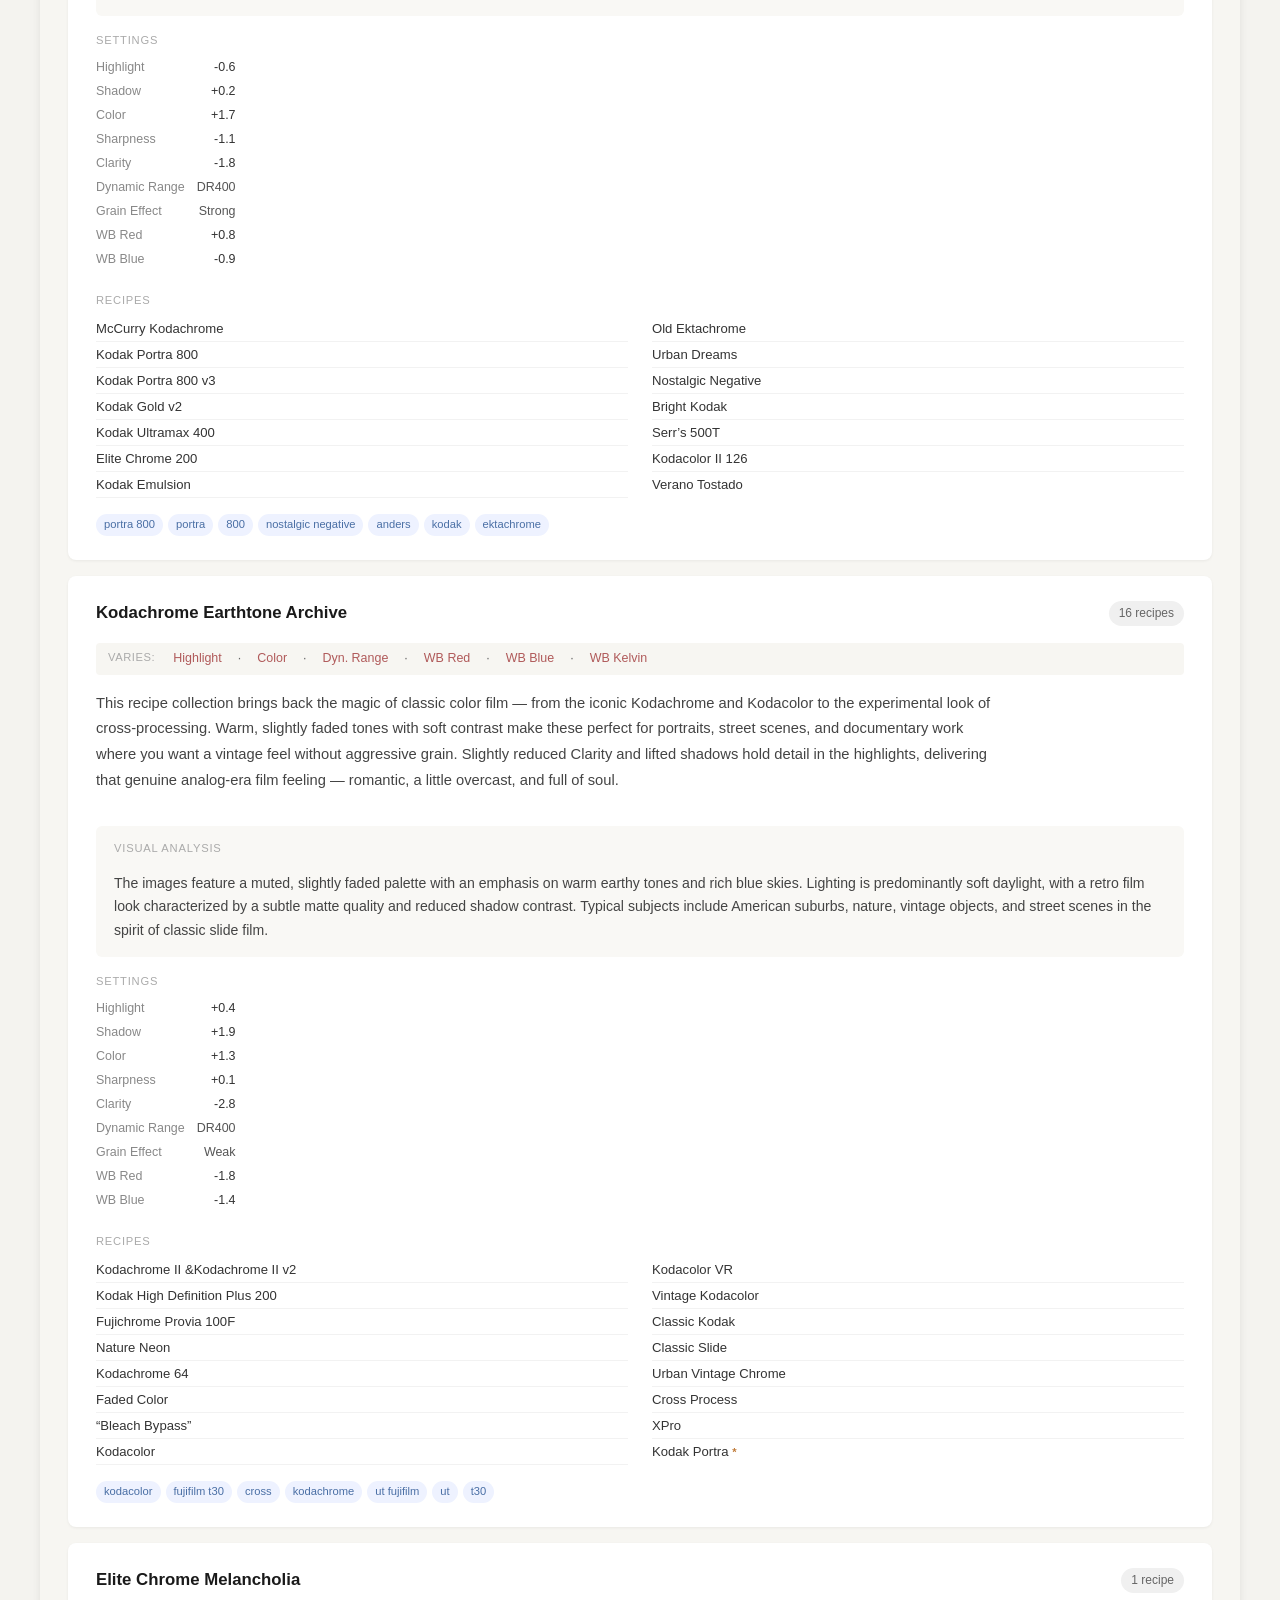
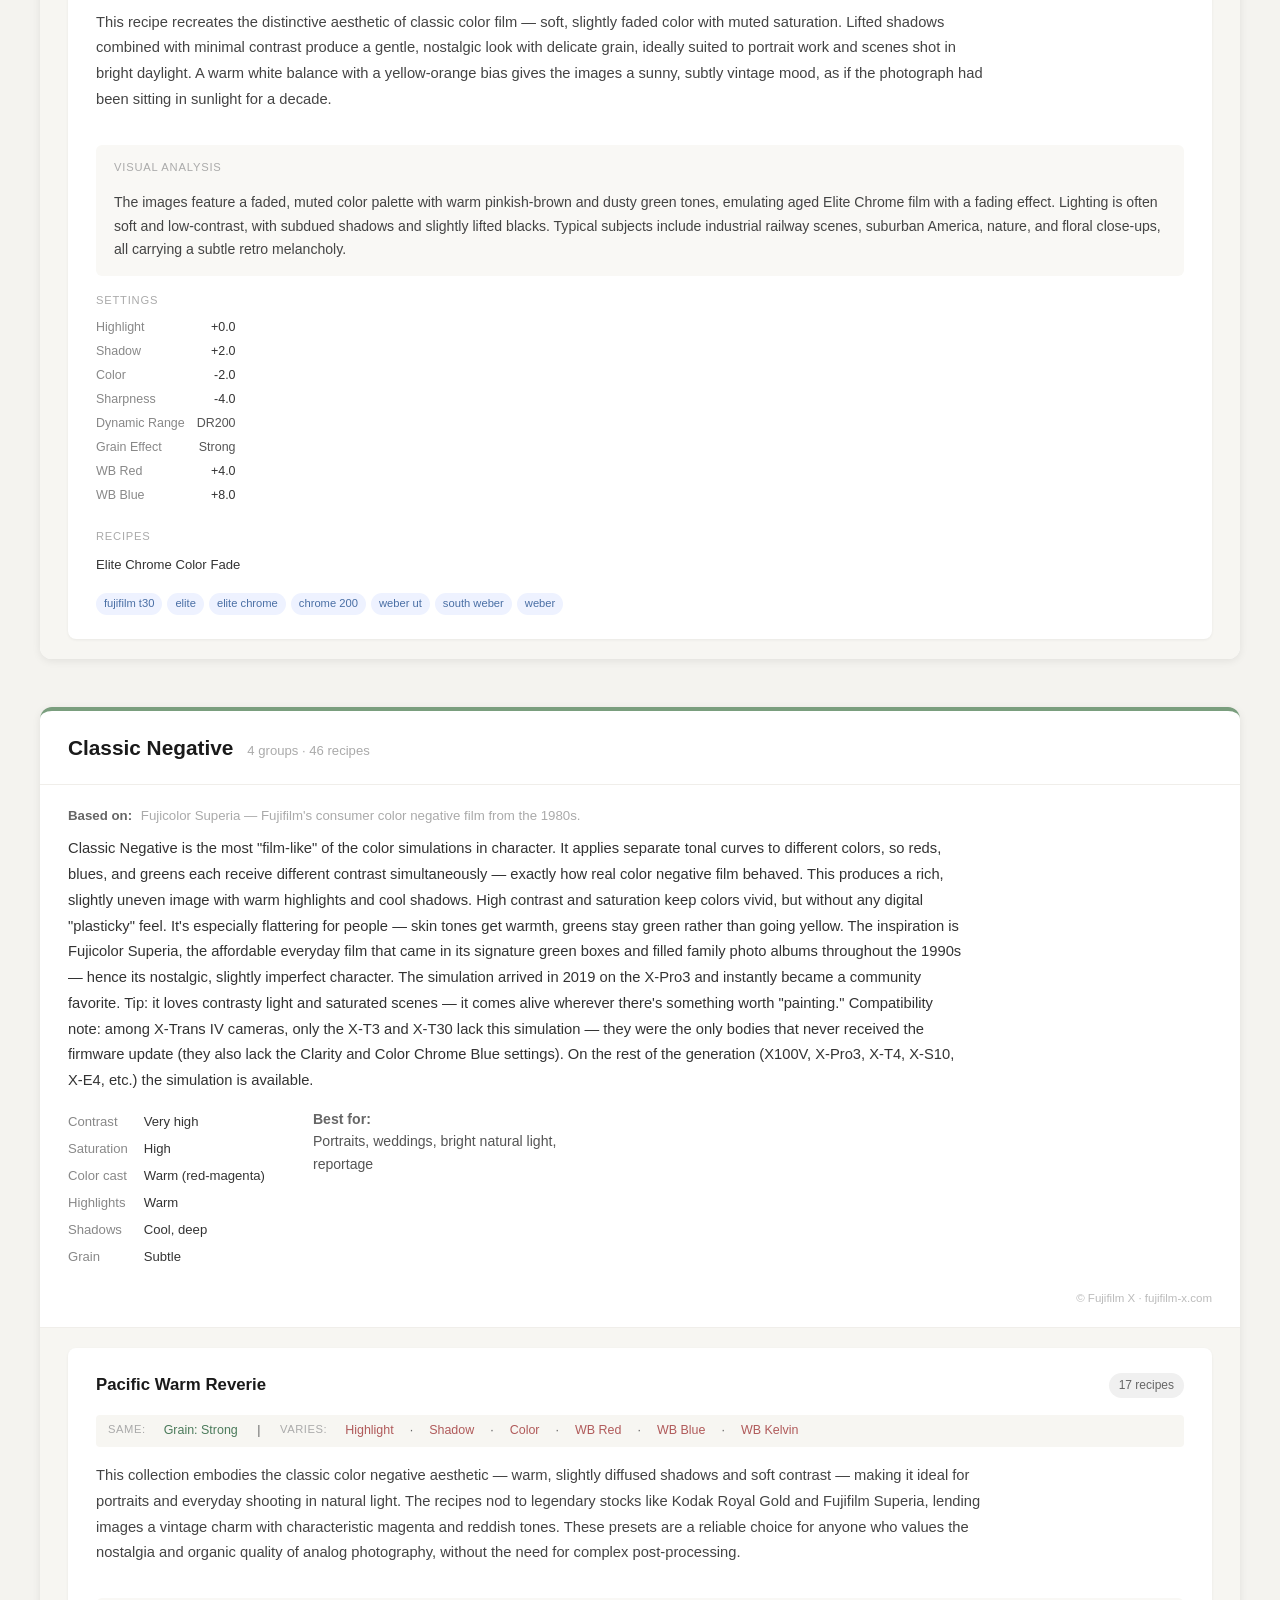
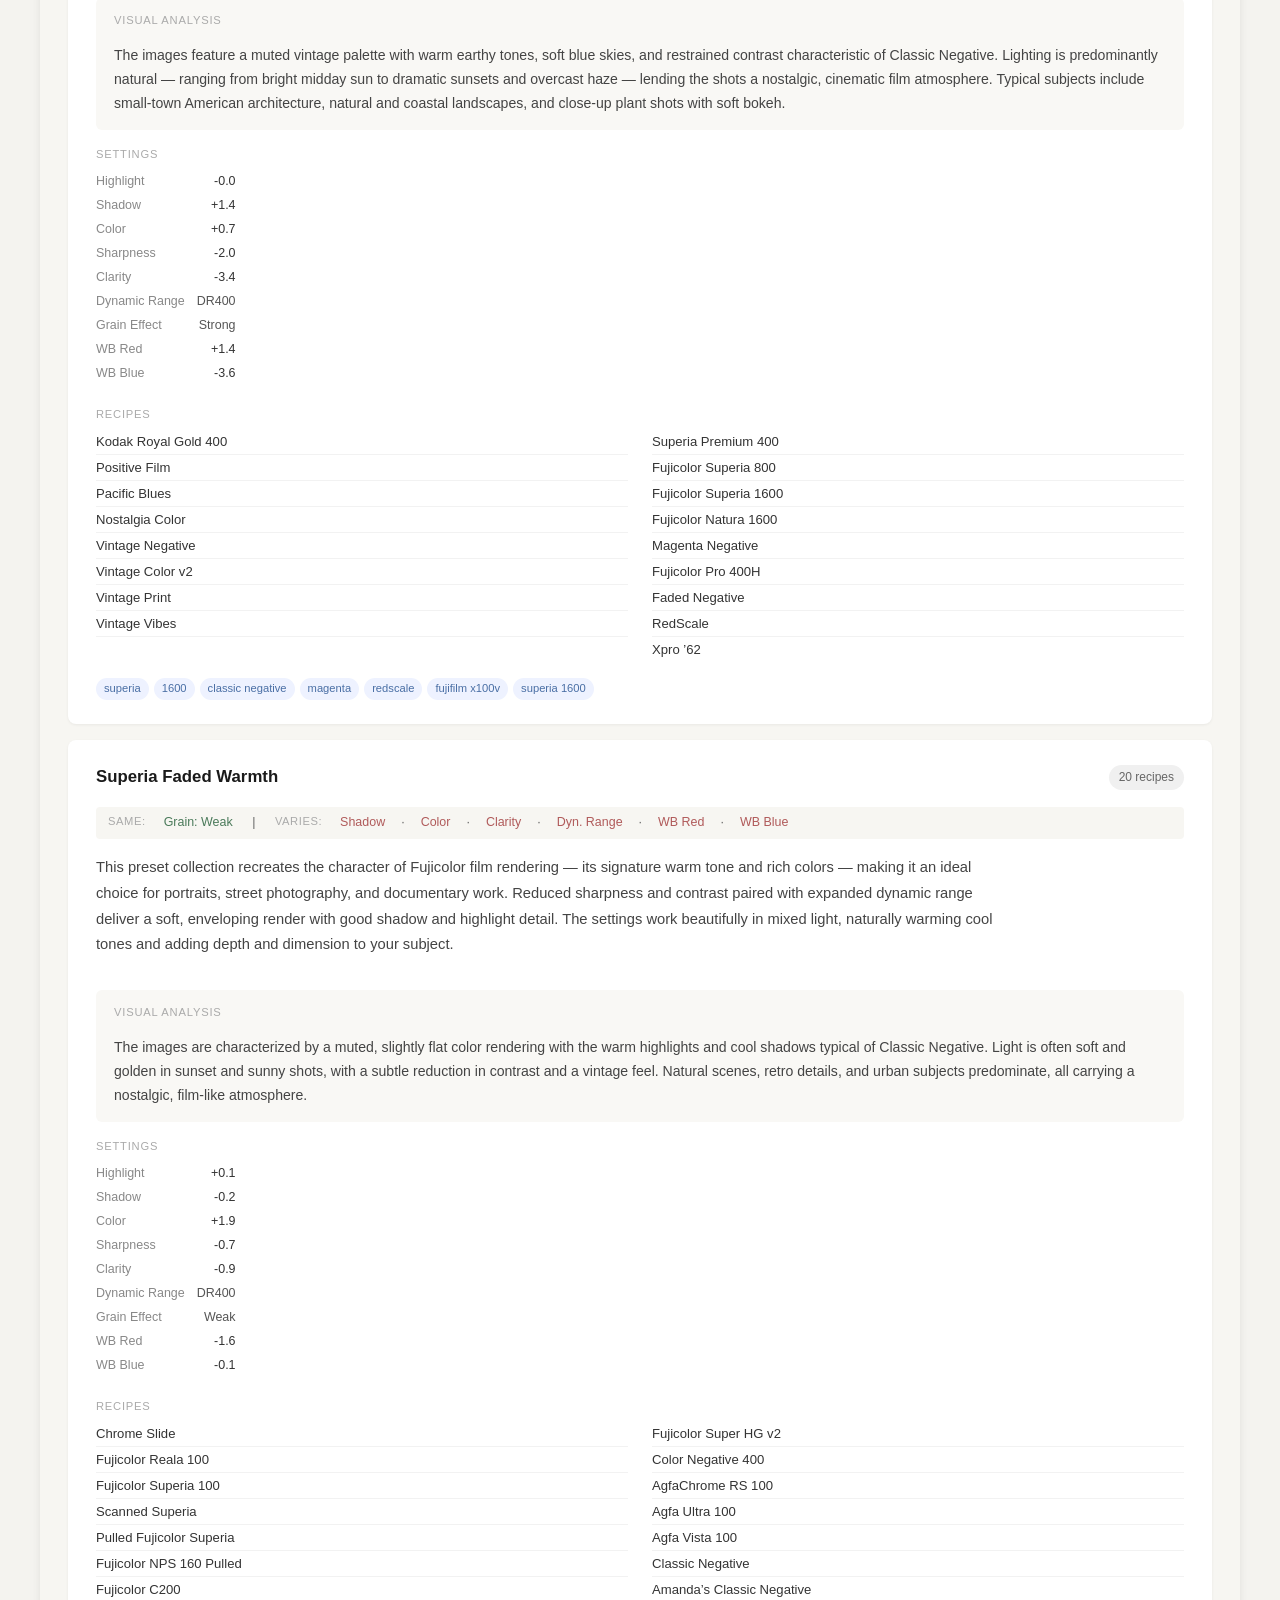
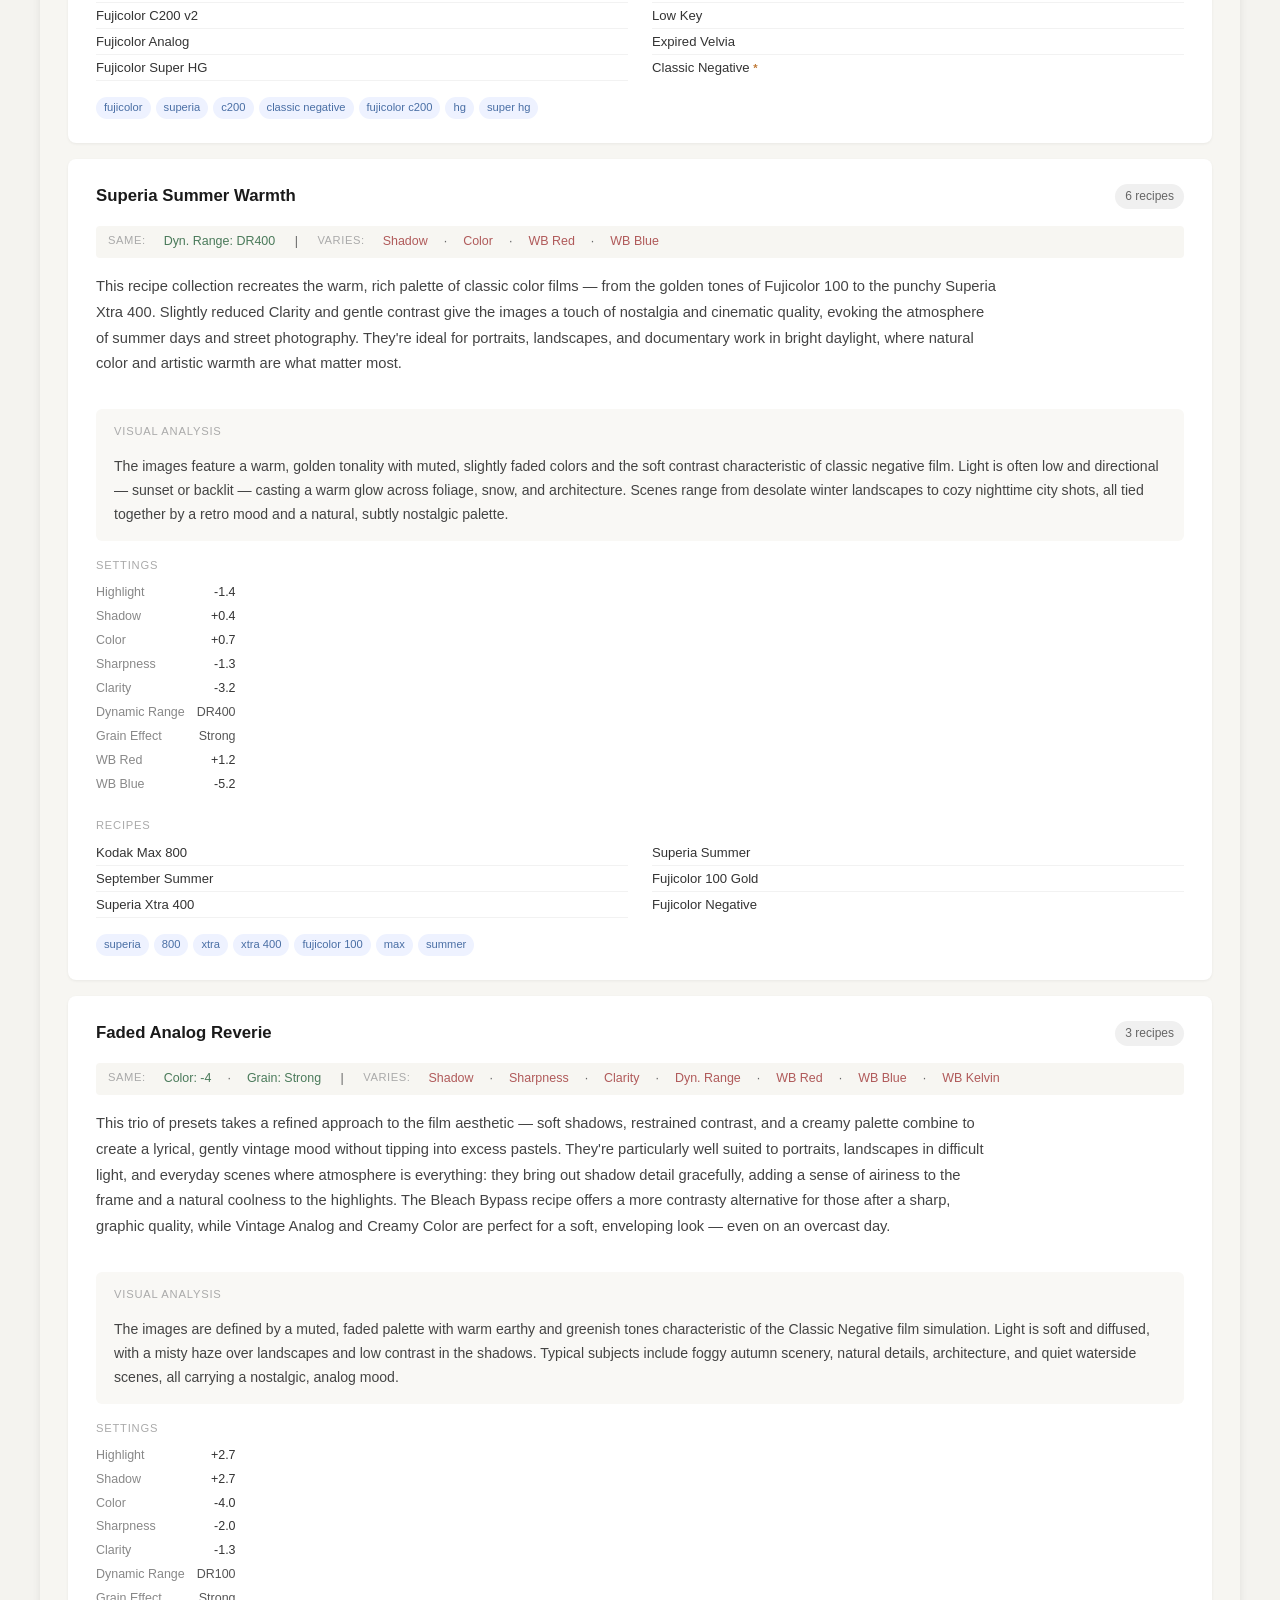
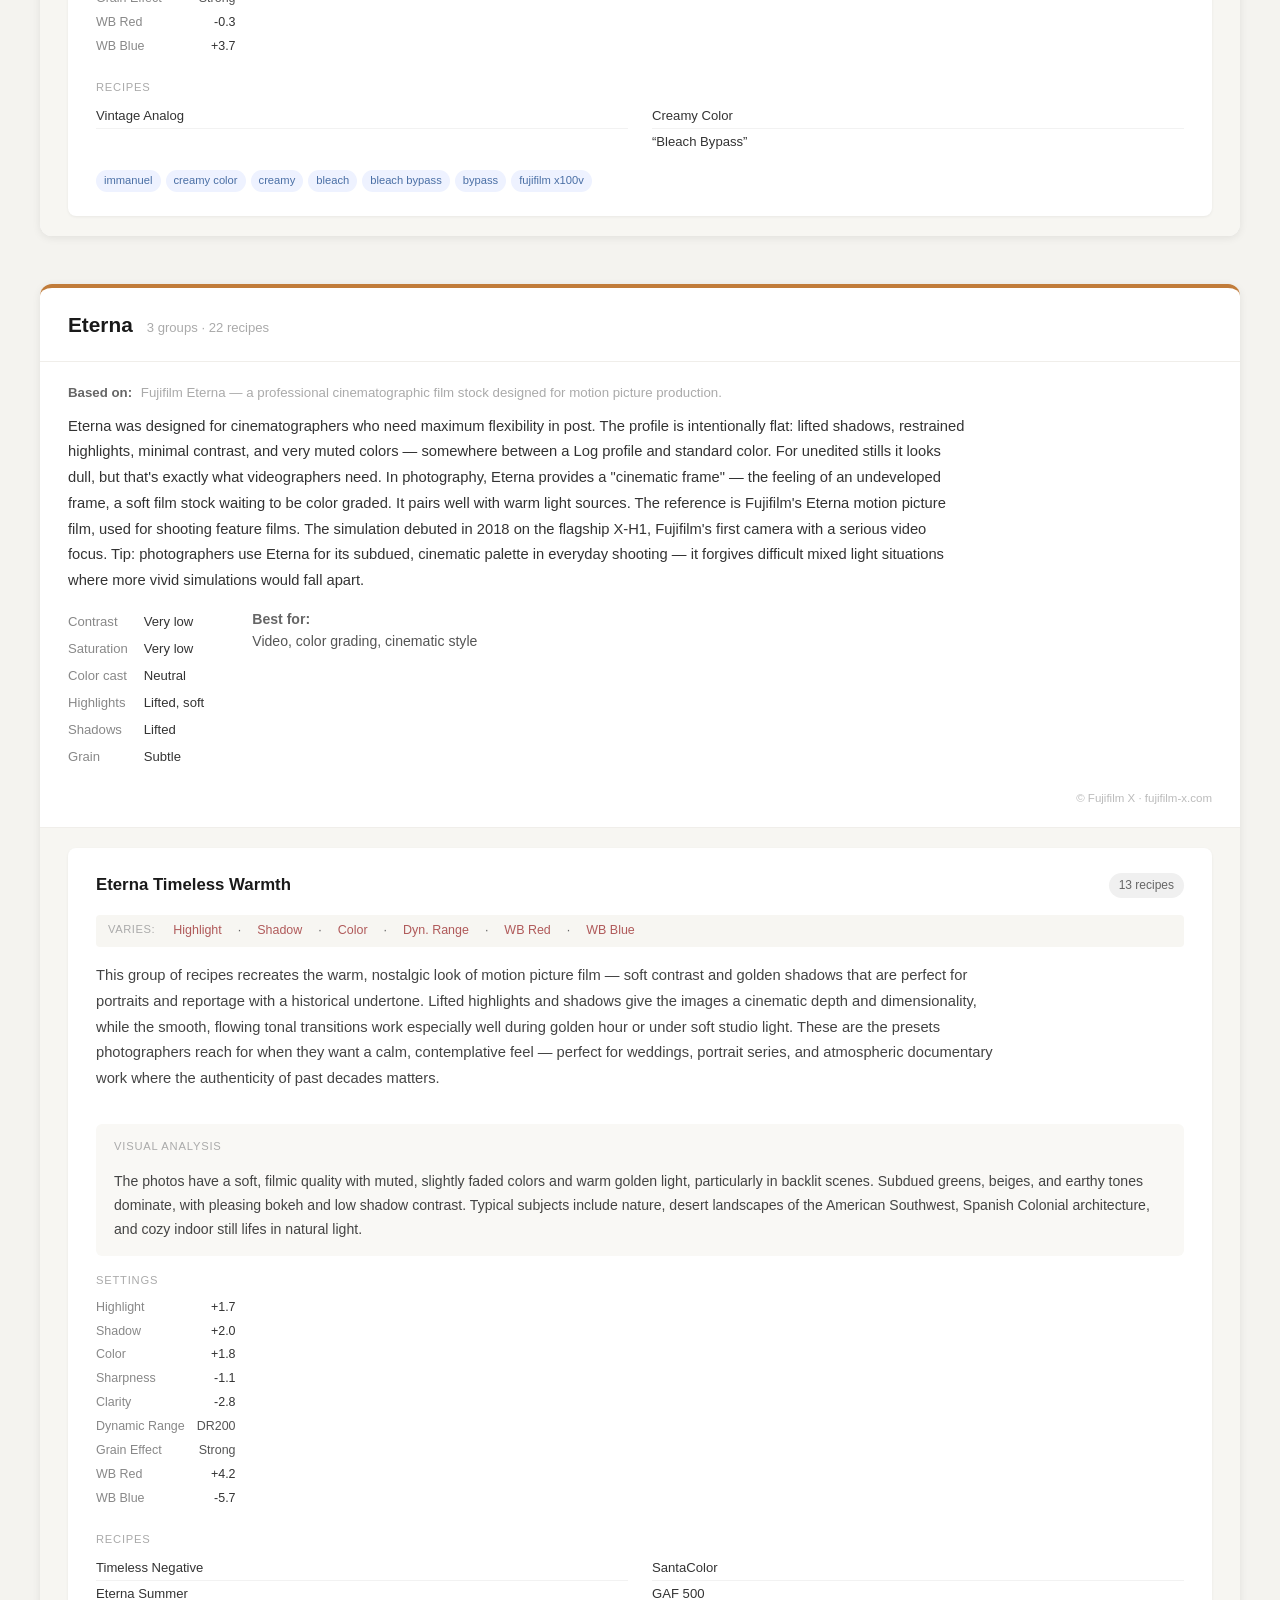
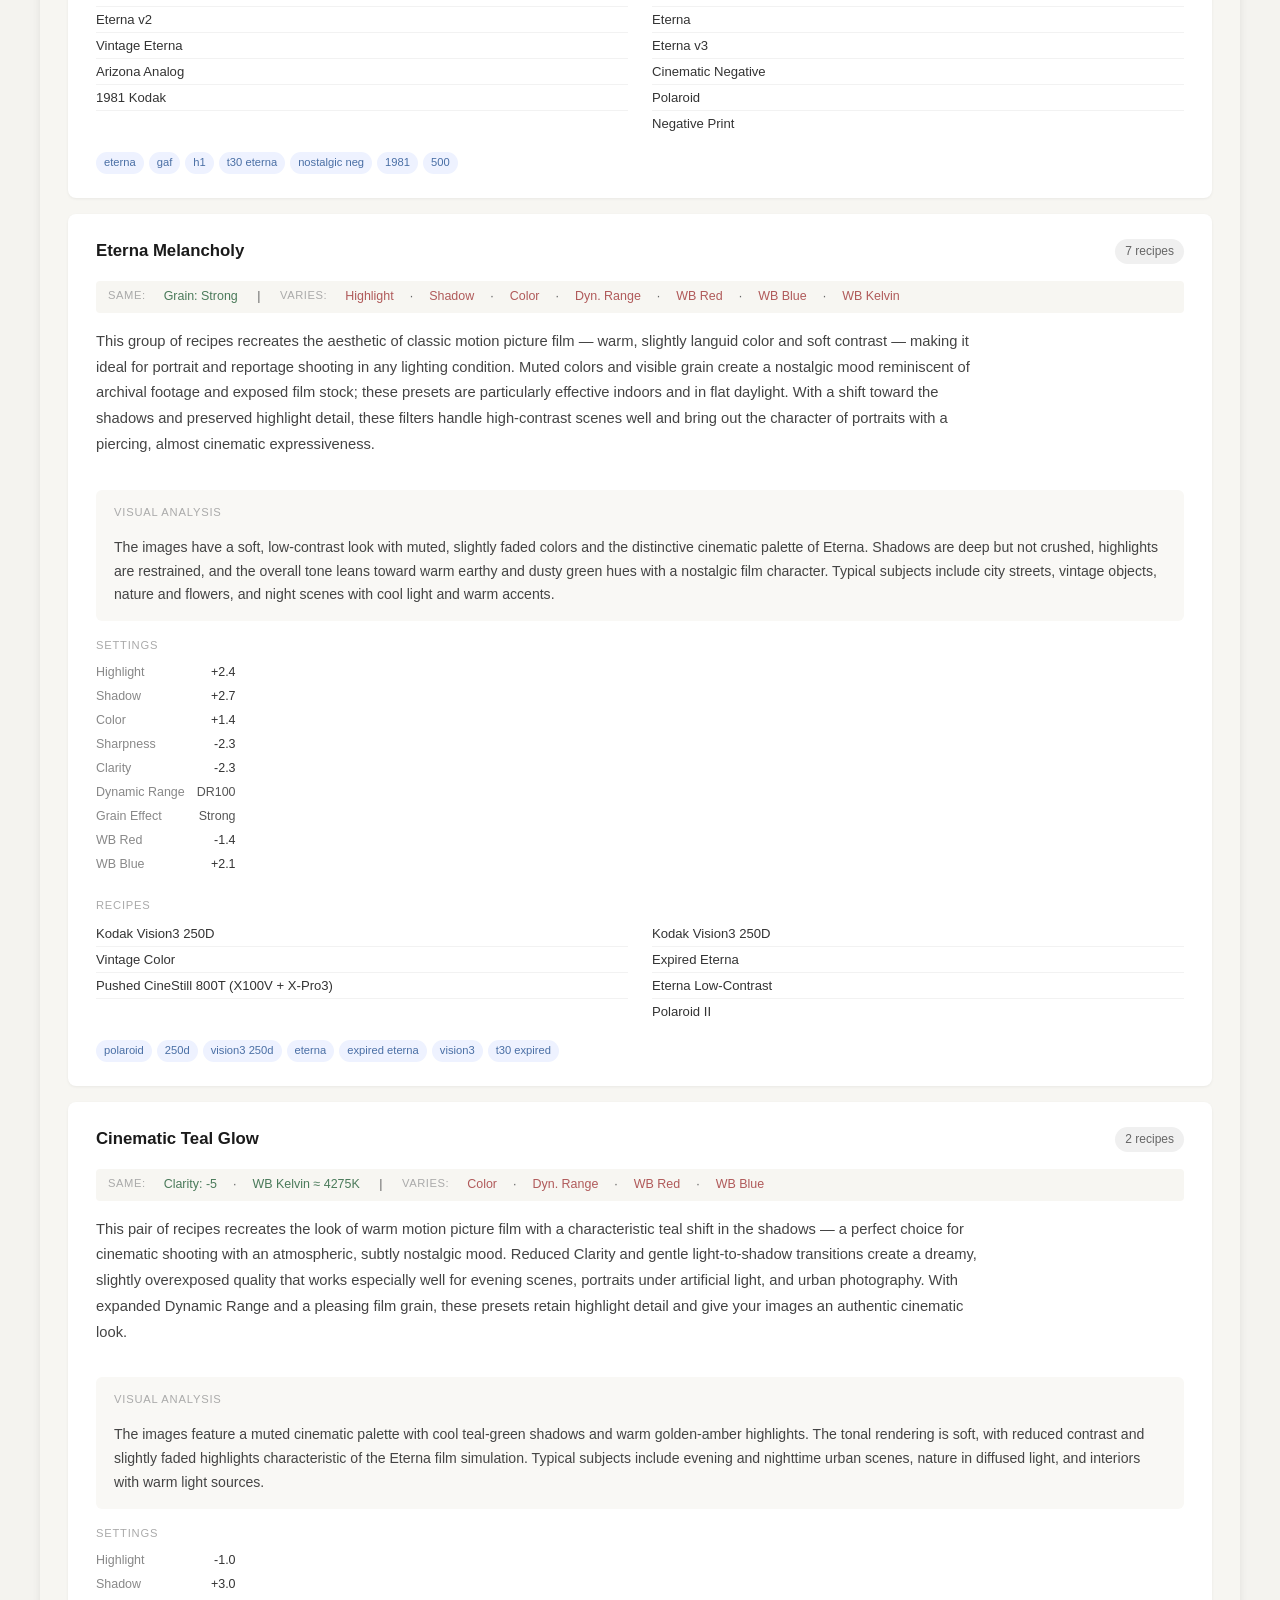
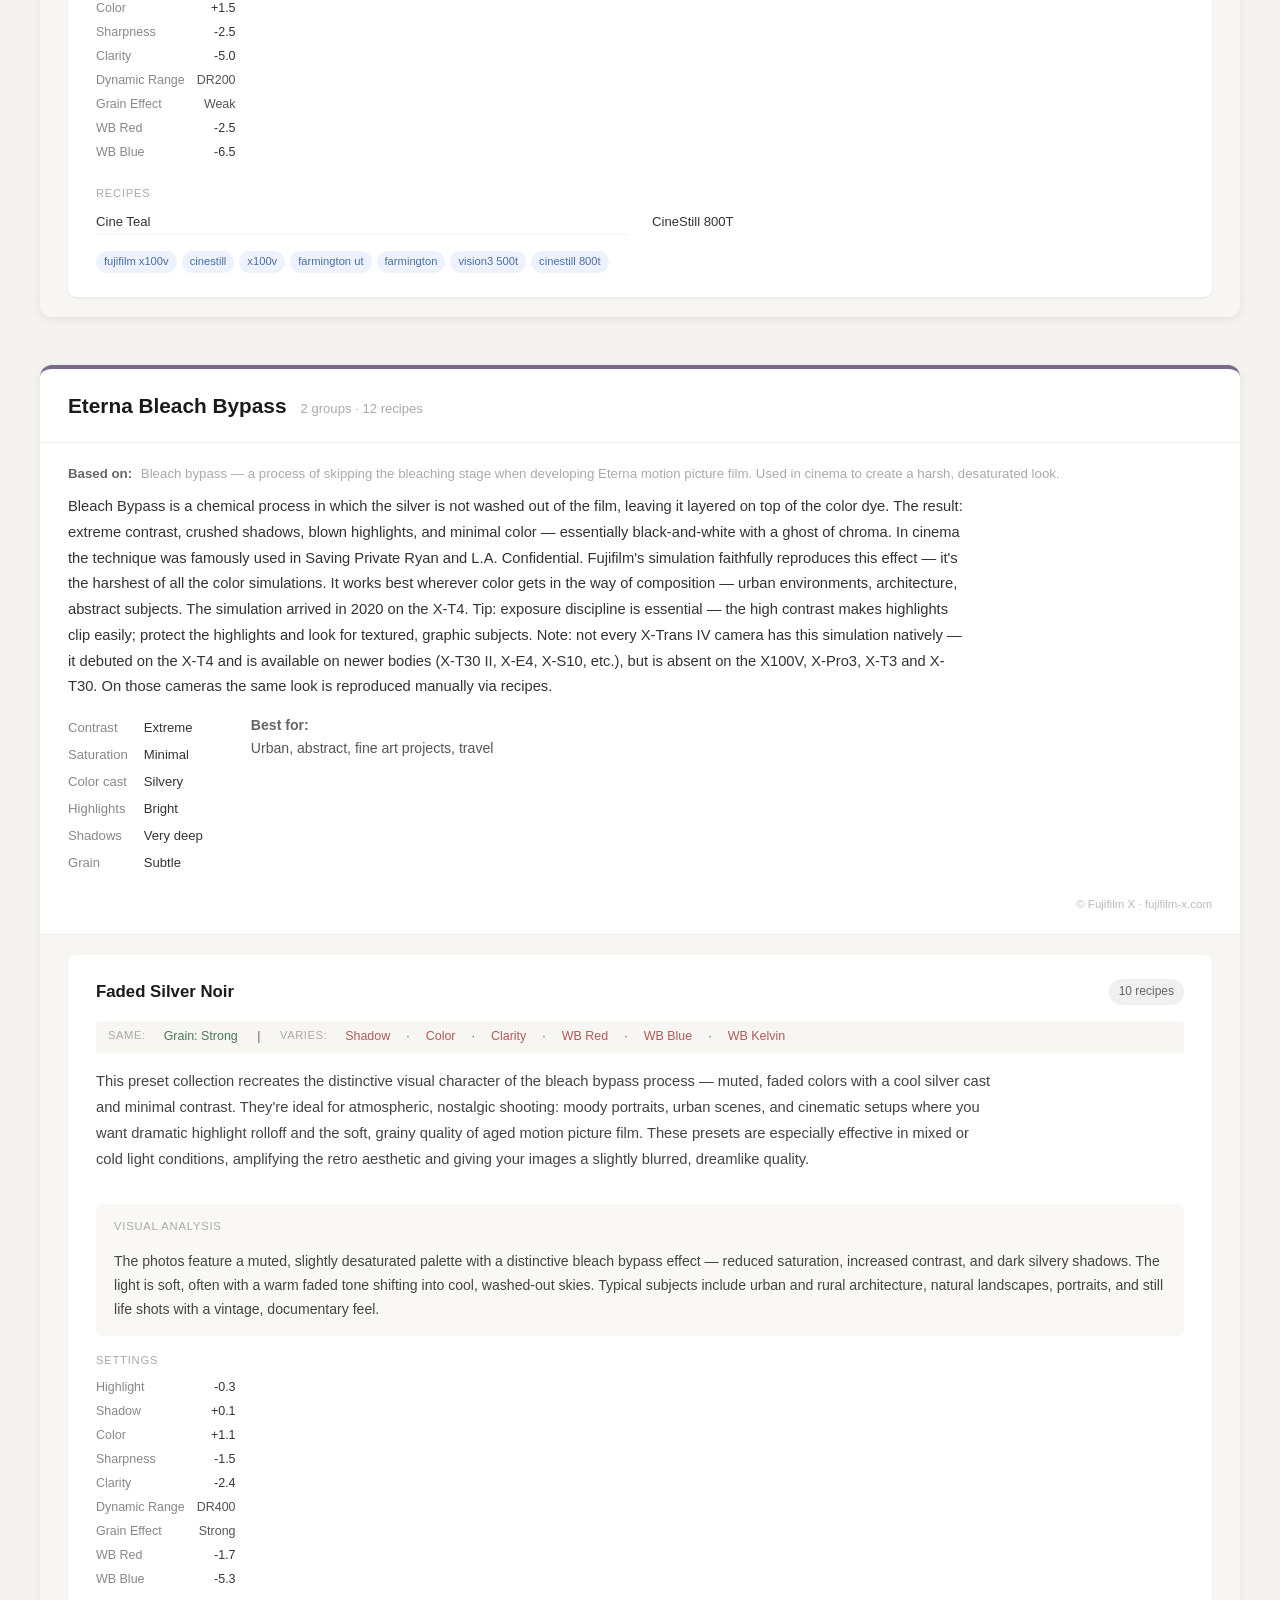
==== commit 294fbbec: "Add distance-metric analysis; fold "Similarity across films" into details - New analysis (metric_com" ====
--- a/index.html
+++ b/index.html
@@ -1,11 +1,10 @@
 <!DOCTYPE html>
-<html lang="ru">
+<html lang="en">
 <head>
 <meta charset="UTF-8">
 <meta name="viewport" content="width=device-width,initial-scale=1">
-<title>Рецепты Fujifilm X-Trans IV — группы</title>
-<style>
-*{box-sizing:border-box;margin:0;padding:0}
+<title>Fuji Recipes</title>
+<style>*{box-sizing:border-box;margin:0;padding:0}
 body{font-family:-apple-system,BlinkMacSystemFont,"Segoe UI",sans-serif;
       background:#f4f3ef;color:#1a1a1a;line-height:1.6}
 header{background:#111;color:#fff;padding:36px 44px}
@@ -129,14 +128,22 @@
 .intro-block.lead h2{font-size:1.35rem}
 .lead-finding{background:#faf6f0;border-radius:6px;padding:14px 18px;
                font-size:.92rem !important;line-height:1.7 !important}
-.ml-details{margin-top:6px;border-top:1px solid #f0eeea;padding-top:12px}
-.ml-details summary{cursor:pointer;font-size:.85rem;color:#4a6fa5;font-weight:600;
-                     list-style:none}
+.ml-details{margin-top:10px}
+.ml-details summary{cursor:pointer;font-size:.9rem;color:#4a6fa5;font-weight:700;
+                    list-style:none;background:#eef2ff;border:1px solid #d6e0ff;
+                    border-radius:8px;padding:10px 14px;transition:background .15s}
+.ml-details summary:hover{background:#e2e9ff}
+.ml-details[open] summary{border-bottom-left-radius:0;border-bottom-right-radius:0;
+                          margin-bottom:0}
 .ml-details summary::-webkit-details-marker{display:none}
-.ml-details summary::before{content:"▸ ";color:#aaa}
+.ml-details summary::before{content:"▸ ";color:#7a8fd0}
 .ml-details[open] summary::before{content:"▾ "}
 .ml-details ul{margin-top:12px;font-size:.85rem !important;color:#555 !important}
 .ml-details li{margin-bottom:8px}
+.ml-details > ul,.ml-details > p,.ml-details > h4{padding-left:14px;padding-right:14px}
+.ml-sub{font-size:.95rem;font-weight:700;color:#333;margin:18px 0 8px;
+        padding-top:14px;border-top:1px solid #f0eeea}
+.ml-details > p{font-size:.85rem !important;color:#555 !important;line-height:1.7;margin-bottom:8px}
 .sim-dot{display:inline-block;width:10px;height:10px;border-radius:50%;
           margin-right:7px;vertical-align:middle}
 
@@ -184,952 +191,714 @@
   .intro-block{padding:18px 16px}
   .intro-block p,.intro-block ul{font-size:.86rem;max-width:100%}
 }
+
+/* language switcher */
+.lang-switch{display:flex;gap:4px;margin-bottom:14px}
+.lang-switch a{color:#888;text-decoration:none;font-size:.75rem;font-weight:600;
+               padding:3px 9px;border-radius:6px;border:1px solid #333}
+.lang-switch a:hover{color:#fff;border-color:#666}
+.lang-switch a.lang-cur{color:#fff;background:#333;border-color:#555}
 </style>
 </head>
 <body>
 <header>
-  <h1>Рецепты Fuji глазами ML-инженера</h1>
-  <p>191 рецепт · 11 плёночных симуляций · 24 группы · кластеризация, визуальный анализ и поиск похожих</p>
+  <nav class="lang-switch"><a class="lang-cur" href="/">EN</a><a class="" href="/ru/">RU</a><a class="" href="/es/">ES</a></nav>
+  <h1>Fuji recipes through an ML engineer’s eyes</h1>
+  <p>191 recipes · 11 film simulations · 24 groups · clustering, visual analysis and similarity search</p>
 </header>
 <main>
 <div class="intro-block lead">
-  <h2>О проекте</h2>
-  <p>Камеры Fujifilm умеют имитировать характер плёнки прямо при съёмке, а точную комбинацию
-  настроек — «рецепт» — можно сохранить и переиспользовать. Любители по всему миру десятилетиями
-  подбирают такие рецепты и делятся ими на тематических сайтах. Их накопились сотни.</p>
-
-  <p>Мне пришла в голову мысль посмотреть на рецепты под углом <strong>машинного обучения</strong>.
-  Если каждую настройку считать отдельным измерением, то каждый рецепт — это точка в многомерном
-  пространстве. А к точкам в пространстве можно применить алгоритмы классификации и посмотреть,
-  складываются ли они в осмысленные группы.</p>
-
-  <p>Оказалось — складываются, и довольно отчётливо. Тогда возник следующий вопрос: а есть ли
-  связь между этими группами и самими снимками? Моя гипотеза была, что у каждой группы рецептов
-  есть своё узнаваемое <strong>настроение</strong> на фотографиях. Чтобы проверить, я передал
-  языковой модели примеры снимков из каждой группы, а вместе с ними — текстовые описания, которые
-  авторы прилагают к своим рецептам, и попросил найти закономерности.</p>
-
-  <p class="lead-finding"><strong>Что получилось:</strong> гипотеза подтвердилась — но с оговоркой.
-  У групп действительно читается общее настроение. Однако оно во многом наследуется от базовой
-  плёночной симуляции, а не возникает само по себе от тонкой подстройки. Иначе говоря, «характер»
-  задаёт прежде всего выбор плёнки, а рецепт лишь оттеняет его. Подробнее — ниже.</p>
+  <h2>About the project</h2>
+  <p>Fujifilm cameras can imitate the character of film right as you shoot, and the exact
+  combination of settings — a “recipe” — can be saved and reused. Enthusiasts around the world
+  have spent years dialing in such recipes and sharing them on dedicated sites. Hundreds have
+  accumulated.</p>
+
+  <p>It occurred to me to look at these recipes through the lens of <strong>machine learning</strong>.
+  If each setting is treated as a separate dimension, then every recipe is a point in a
+  multidimensional space — and you can run clustering algorithms on those points to see whether
+  they fall into meaningful groups.</p>
+
+  <p>They do — and quite distinctly. That raised the next question: is there a link between these
+  groups and the photographs themselves? My hypothesis was that each group of recipes has its own
+  recognizable <strong>mood</strong> in the resulting images. To test it, I fed a language model
+  sample photos from each group along with the text descriptions authors attach to their recipes,
+  and asked it to find patterns.</p>
+
+  <p class="lead-finding"><strong>The finding:</strong> the hypothesis held up — with a caveat.
+  Groups do share a common mood. But that mood is largely inherited from the base film simulation
+  rather than emerging on its own from fine-tuning. In other words, “character” is set first and
+  foremost by the choice of film; the recipe only shades it. More below.</p>
 </div>
 
 <div class="intro-block">
-  <h2>Как это устроено технически</h2>
-
-  <p><strong>Каждая настройка — измерение.</strong> 14 параметров рецепта (Highlight, Shadow,
-  Color, баланс белого, динамический диапазон, зерно и другие) задают оси пространства, а каждый
-  рецепт становится точкой в нём. Перед анализом данные пришлось привести в порядок: свести
-  синонимы (на разных камерах одна настройка называется по-разному), разложить составные поля
-  (баланс белого → температура + сдвиги Red/Blue) и привести всё к сопоставимым масштабам.</p>
-
-  <p><strong>Группировка.</strong> Рецепты сгруппированы методом иерархической кластеризации.
-  Здесь обнаружилось главное: по одним числовым настройкам рецепты в чёткие группы
-  <em>почти не делятся</em> — структуры в данных мало. Но стоит добавить признак «тип плёночной
-  симуляции» — и группы становятся резкими и чистыми. Вывод: тип симуляции доминирует над тонкой
-  подстройкой параметров. Внутри каждой симуляции мы затем нашли подгруппы — они различаются в
-  основном балансом белого, динамическим диапазоном и чёткостью.</p>
-
-  <p><strong>Связь со снимками.</strong> Для каждой группы примеры фотографий передавались
-  мультимодальной модели, которая описывала сюжеты и настроение и отбирала самые характерные
-  кадры. Параллельно из авторских текстов под рецептами извлекались ключевые слова, отличающие
-  одну группу от других. На основе этих данных сгенерированы названия и описания групп.</p>
+  <h2>How it works technically</h2>
+
+  <p><strong>Each setting is a dimension.</strong> 14 recipe parameters (Highlight, Shadow, Color,
+  white balance, dynamic range, grain and others) define the axes of the space, and each recipe
+  becomes a point in it. Before analysis the data had to be cleaned up: merging synonyms (the same
+  setting is named differently across cameras), decomposing composite fields (white balance →
+  temperature + Red/Blue shifts) and rescaling everything to comparable ranges.</p>
+
+  <p><strong>Grouping.</strong> Recipes were grouped with hierarchical clustering. The key
+  discovery: on numeric settings alone the recipes <em>barely split</em> into clean groups — there
+  is little structure in the data. But add the “film simulation type” feature and the groups
+  become sharp and clean. Conclusion: the simulation type dominates over fine parameter tuning.
+  Within each simulation we then found sub-groups — distinguished mainly by white balance, dynamic
+  range and clarity.</p>
+
+  <p><strong>The link to photographs.</strong> For each group, sample photos were passed to a
+  multimodal model that described subjects and mood and selected the most representative frames.
+  In parallel, keywords distinguishing one group from the others were extracted from the authors’
+  recipe descriptions. Group names and descriptions were generated from this data.</p>
 
   <details class="ml-details">
-    <summary>Технические детали</summary>
+    <summary>Technical details (for ML enthusiasts) — Expand</summary>
     <ul>
-      <li><strong>Кластеризация:</strong> агломеративная, метод Уорда. Число групп выбрано по
-      максимуму silhouette-метрики. Без учёта симуляции silhouette ≈ 0.09 (структуры практически
-      нет); с one-hot-признаком симуляции — ≈ 0.46. Внутри симуляций silhouette подгрупп 0.11–0.24
-      (границы размыты — настройки меняются скорее непрерывно, чем дискретными кластерами).</li>
-      <li><strong>Понижение размерности:</strong> PCA и UMAP. Первые две компоненты PCA объясняют
-      лишь ~26% дисперсии — признаки довольно независимы, поэтому для наглядных «карт» использовался
-      нелинейный UMAP с добавлением симуляции как взвешенного признака.</li>
-      <li><strong>Текстовый анализ:</strong> ключевые слова групп выделены через TF-IDF по авторским
-      описаниям (термин, частый в одной группе и редкий в остальных, получает больший вес). Названия
-      групп — тоже TF-IDF по названиям рецептов, чтобы «размазанные» по многим группам плёнки не
-      доминировали.</li>
-      <li><strong>Визуальный анализ:</strong> модель Claude (vision) на каждую группу.
-      Поиск похожих рецептов — ближайшие соседи (евклидова метрика) в том же пространстве.</li>
+      <li><strong>Clustering:</strong> agglomerative, Ward’s method. The number of groups was
+      chosen by maximizing the silhouette score. Without the simulation feature, silhouette ≈ 0.09
+      (almost no structure); with the one-hot simulation feature, ≈ 0.46. Within simulations,
+      sub-group silhouette is 0.11–0.24 (fuzzy boundaries — settings vary continuously rather than
+      in discrete clusters).</li>
+      <li><strong>Dimensionality reduction:</strong> PCA and UMAP. The first two PCA components
+      explain only ~26% of the variance — the features are fairly independent — so a nonlinear
+      UMAP with the simulation added as a weighted feature was used for the visual “maps”.</li>
+      <li><strong>Text analysis:</strong> group keywords were extracted via TF-IDF over the
+      authors’ descriptions (a term frequent in one group and rare elsewhere gets more weight).
+      Group names also use TF-IDF over recipe titles, so films “smeared” across many groups don’t
+      dominate.</li>
+      <li><strong>Visual analysis:</strong> a Claude (vision) model per group. Similarity search
+      uses nearest neighbours (Euclidean metric) in the same space.</li>
+    </ul>
+
+    <h4 class="ml-sub">Similarity across film boundaries</h4>
+    <p>The similarity search works in a space where the film simulation type is the
+    heaviest-weighted feature, so the “neighbours” are almost always recipes of the same film. But
+    if you drop the simulation from the vector and compare recipes <strong>by numeric settings
+    only</strong>, a hidden layer appears: <strong>74% of nearest neighbours turn out to be from a
+    different film</strong>.</p>
+    <p>In other words, beneath the split into simulations there is a second axis of similarity — the
+    “mechanics” of a recipe. For example, McCurry Kodachrome (Classic Chrome) is, by raw settings,
+    closer to Velvia v2 and to Superia-based recipes than to most other Classic Chrome recipes: they
+    share a warm white balance, high dynamic range and light grain. This directly confirms the
+    project’s central finding — the simulation dominates, but an independent structure by settings
+    lives beneath it.</p>
+    <p>On this layer the distance metrics themselves start to behave differently:</p>
+    <ul>
+      <li><strong>Euclidean distance</strong> (used in the search) gives a balanced list — overall
+      closeness with an emphasis on large discrepancies.</li>
+      <li><strong>Manhattan distance</strong> sharply isolates “near-exact matches” and drops off
+      steeply for the rest. It answers “<em>how many</em> settings need to change”, not “by how
+      much” — handy for finding the recipe that reproduces a given one with the smallest edit.</li>
+      <li><strong>Cosine similarity</strong> ignores the “strength” of a style and compares only its
+      direction. It finds relatives by character across film boundaries — recipes with the same
+      deviation vector (muted, warm-shifted), even if the base film and the intensity differ.</li>
     </ul>
   </details>
 </div>
 
 <div class="intro-block">
-  <h2>О каталоге</h2>
-  <p>Каталог построен на основе двух источников. Основной массив — <strong>184 рецепта</strong>
-  с сайта <a href="https://fujixweekly.com/fujifilm-x-trans-iv-recipes/" target="_blank">Fuji X Weekly</a>
-  (Ritchie Roesch), крупнейшей коллекции рецептов для X-Trans IV. Дополнительно добавлены
-  <strong>7 рецептов</strong> Джозефа Д'Агостино
+  <h2>About the catalog</h2>
+  <p>The catalog is built from two sources. The main body — <strong>184 recipes</strong> from
+  <a href="https://fujixweekly.com/fujifilm-x-trans-iv-recipes/" target="_blank">Fuji X Weekly</a>
+  (Ritchie Roesch), the largest collection of X-Trans IV recipes. Added on top are
+  <strong>7 recipes</strong> by Joseph D’Agostino
   (<a href="https://www.josephdagostinophotography.com/joedagostino-photo-blog/2021/1/27/r7ydnsoxgcgdi4uasfztt70yyuty1t" target="_blank">josephdagostinophotography.com</a>).
-  Итого: <strong>191 рецепт</strong>. Ниже — таблица сравнения плёнок, а затем сами группы:
-  у каждой описание, примеры снимков, типичные настройки и список входящих рецептов.</p>
-
-  <h3>Что объединяет рецепты внутри группы, а что различает</h3>
-  <p>Анализ разброса параметров внутри каждой группы показал устойчивую закономерность:
-  <strong>баланс белого</strong> — самый вариативный параметр почти везде. Авторы приходят к
-  похожему визуальному результату разными путями: кто-то через тёплый Kelvin, кто-то через сдвиги
-  Red/Blue. <strong>Grain</strong>, напротив, обычно стабилен — внутри группы авторы сходятся на
-  одном характере зернистости.</p>
-  <p>Самая неоднородная группа — <strong>Kodak Contrast Classics</strong> (Acros): варьируется
-  буквально всё, включая WB ±1375K. Это скорее «сборная всего разного в Acros», чем плотный
-  кластер. Наоборот, <strong>Cinematic Teal Glow</strong> (Eterna) — единственная группа, где
-  стабильна и Clarity = −5, и WB ≈ 4275K: оба автора пришли к практически одинаковому
-  специфическому профилю независимо.</p>
-  <p><strong>Kodachrome Warm Earth</strong> (Classic Chrome, 26 рецептов) — самая большая группа,
-  и при этом ни один параметр не зафиксирован: это «размытый центр» симуляции, куда попало всё,
-  что не вписалось в более специфичные подгруппы. Использовать как ориентир, но не как образец.</p>
-
-  <h3>Рецепты Д'Агостино: насколько они уникальны?</h3>
-  <p>Сравнение с ближайшими соседями в пространстве настроек показало следующее:</p>
+  Total: <strong>191 recipes</strong>. Below is a film comparison table, then the groups themselves:
+  each with a description, sample photos, typical settings and the list of recipes it contains.</p>
+
+  <h3>What unites recipes within a group, and what sets them apart</h3>
+  <p>Analyzing the spread of parameters within each group revealed a consistent pattern:
+  <strong>white balance</strong> is the most variable parameter almost everywhere. Authors reach a
+  similar visual result by different routes — some via warm Kelvin, others via Red/Blue shifts.
+  <strong>Grain</strong>, by contrast, is usually stable — within a group, authors converge on one
+  grain character.</p>
+  <p>The least homogeneous group is <strong>Kodak Contrast Classics</strong> (Acros): virtually
+  everything varies, including WB ±1375K. It’s more of a “catch-all for everything Acros” than a
+  tight cluster. Conversely, <strong>Cinematic Teal Glow</strong> (Eterna) is the only group where
+  both Clarity = −5 and WB ≈ 4275K are stable: both authors arrived at nearly the same specific
+  profile independently.</p>
+  <p><strong>Kodachrome Warm Earth</strong> (Classic Chrome, 26 recipes) is the largest group, yet
+  no single parameter is fixed: it’s the “blurry center” of the simulation, where everything that
+  didn’t fit a more specific sub-group landed. Use as a reference point, not as a template.</p>
+
+  <h3>The D’Agostino recipes: how unique are they?</h3>
+  <p>Comparison with nearest neighbours in the settings space showed the following:</p>
   <ul>
-    <li><strong>Kodachrome 64 +</strong> и <strong>Summer</strong> — практически идентичны уже
-    существующим рецептам (расстояние 0.00 и 0.26). Независимые переоткрытия одних и тех же настроек.</li>
+    <li><strong>Kodachrome 64 +</strong> and <strong>Summer</strong> — practically identical to
+    existing recipes (distance 0.00 and 0.26). Independent re-discoveries of the same settings.</li>
     <li><strong>Classic Negative</strong>, <strong>Kodachrome 64 −</strong>, <strong>Kodak Portra</strong> —
-    вписываются в свои группы, но с личным акцентом: повышенная резкость, экстремально поднятые
-    света, сильный тёплый сдвиг WB.</li>
-    <li><strong>Noir</strong> (Acros) — выбивается из группы: Sharpness +4, Highlight +4, DR100.
-    Намеренный максимализм контраста.</li>
-    <li><strong>Monochrome</strong> — самый далёкий от любого соседа (расстояние 6.23), занимает
-    собственную нишу в малочисленной группе.</li>
+    fit their groups but with a personal accent: increased sharpness, extremely lifted highlights,
+    a strong warm WB shift.</li>
+    <li><strong>Noir</strong> (Acros) — stands out from its group: Sharpness +4, Highlight +4,
+    DR100. Deliberate maximalism of contrast.</li>
+    <li><strong>Monochrome</strong> — the farthest from any neighbour (distance 6.23), occupying
+    its own niche in a small group.</li>
   </ul>
-  <p class="intro-note">Рецепты Д'Агостино отмечены звёздочкой <span class="ext-mark">*</span>
-  в списках групп.</p>
+  <p class="intro-note">D’Agostino recipes are marked with an asterisk
+  <span class="ext-mark">*</span> in the recipe lists.</p>
 </div>
 <div class="cmp-section">
-  <h2>Сравнение плёнок</h2>
+  <h2>Film comparison</h2>
   <table class="cmp-tbl">
-    <thead><tr><th>Симуляция</th><th>Контраст</th><th>Насыщенность</th><th>Цветовой сдвиг</th><th>Светa</th><th>Тени</th><th>Лучше всего для</th></tr></thead>
-    <tbody><tr class="cmp-link" onclick="location.href='#sim-eterna-bleach-bypass'"><td><span class="sim-dot" style="background:#7a6a8a"></span><strong>Eterna Bleach Bypass</strong></td><td>Экстремальный</td><td>Минимальная</td><td>Серебристый</td><td>Яркие</td><td>Очень глубокие</td><td>Урбанистика, абстракция, художественные проекты, путешествия</td></tr><tr class="cmp-link" onclick="location.href='#sim-velvia'"><td><span class="sim-dot" style="background:#c44b2b"></span><strong>Velvia</strong></td><td>Экстремальный</td><td>Экстремальная</td><td>Перенасыщенный</td><td>Яркие, драматичные</td><td>Очень глубокие</td><td>Пейзажи, природа, закаты, абстракция</td></tr><tr class="cmp-link" onclick="location.href='#sim-classic-negative'"><td><span class="sim-dot" style="background:#7a9e7e"></span><strong>Classic Negative</strong></td><td>Очень высокий</td><td>Высокая</td><td>Тёплый (красно-пурпурный)</td><td>Тёплые</td><td>Холодные, глубокие</td><td>Портреты, свадьбы, яркий естественный свет, репортаж</td></tr><tr class="cmp-link" onclick="location.href='#sim-classic-chrome'"><td><span class="sim-dot" style="background:#4a6fa5"></span><strong>Classic Chrome</strong></td><td>Средний</td><td>Низкая</td><td>Холодный (голубой)</td><td>Нейтральные</td><td>Глубокие</td><td>Уличная съёмка, путешествия, документалистика, фотожурналистика</td></tr><tr class="cmp-link" onclick="location.href='#sim-pro-neg'"><td><span class="sim-dot" style="background:#b05a5a"></span><strong>PRO Neg</strong></td><td>Низкий (Std) / Средний (Hi)</td><td>Низкая</td><td>Нейтральный, тёплый</td><td>Мягкие</td><td>Поднятые (Std) / Средние (Hi)</td><td>Студийные и уличные портреты, мода, свадьбы</td></tr><tr class="cmp-link" onclick="location.href='#sim-provia'"><td><span class="sim-dot" style="background:#4a8aa5"></span><strong>Provia</strong></td><td>Средний</td><td>Средняя</td><td>Нейтральный, тёплый</td><td>Сбалансированные</td><td>Сбалансированные</td><td>Универсальная съёмка, исходная точка, обучение</td></tr><tr class="cmp-link" onclick="location.href='#sim-astia'"><td><span class="sim-dot" style="background:#a57a4a"></span><strong>Astia</strong></td><td>Средний</td><td>Средняя (низкая для кожи)</td><td>Тёплый, мягкий</td><td>Мягкие, изящные</td><td>Плавные</td><td>Портреты на улице, мода, смешанное освещение</td></tr><tr class="cmp-link" onclick="location.href='#sim-eterna'"><td><span class="sim-dot" style="background:#c17c3a"></span><strong>Eterna</strong></td><td>Очень низкий</td><td>Очень низкая</td><td>Нейтральный</td><td>Поднятые, мягкие</td><td>Поднятые</td><td>Видео, цветокоррекция, кинематографический стиль</td></tr><tr class="bw-sep"><td colspan="7">Монохромные плёнки</td></tr><tr class="cmp-link" onclick="location.href='#sim-acros'"><td><span class="sim-dot" style="background:#555555"></span><strong>Acros</strong></td><td>Высокий</td><td>Ч/б</td><td>Нейтральный ч/б</td><td>Текстурированные</td><td>Глубокие с деталями</td><td>Художественная ч/б фотография, пейзажи, уличная съёмка, портреты</td></tr><tr class="cmp-link" onclick="location.href='#sim-monochrome'"><td><span class="sim-dot" style="background:#888888"></span><strong>Monochrome</strong></td><td>Средний</td><td>Ч/б</td><td>Нейтральный ч/б</td><td>Сбалансированные</td><td>Сбалансированные</td><td>Нейтральная ч/б съёмка, редакционная работа, база для обработки</td></tr></tbody>
+    <thead><tr><th>Simulation</th><th>Contrast</th><th>Saturation</th><th>Color cast</th><th>Highlights</th><th>Shadows</th><th>Best for</th></tr></thead>
+    <tbody><tr class="cmp-link" onclick="location.href='#sim-eterna-bleach-bypass'"><td><span class="sim-dot" style="background:#7a6a8a"></span><strong>Eterna Bleach Bypass</strong></td><td>Extreme</td><td>Minimal</td><td>Silvery</td><td>Bright</td><td>Very deep</td><td>Urban, abstract, fine art projects, travel</td></tr><tr class="cmp-link" onclick="location.href='#sim-velvia'"><td><span class="sim-dot" style="background:#c44b2b"></span><strong>Velvia</strong></td><td>Extreme</td><td>Extreme</td><td>Oversaturated</td><td>Bright, dramatic</td><td>Very deep</td><td>Landscapes, nature, sunsets, abstract</td></tr><tr class="cmp-link" onclick="location.href='#sim-classic-negative'"><td><span class="sim-dot" style="background:#7a9e7e"></span><strong>Classic Negative</strong></td><td>Very high</td><td>High</td><td>Warm (red-magenta)</td><td>Warm</td><td>Cool, deep</td><td>Portraits, weddings, bright natural light, reportage</td></tr><tr class="cmp-link" onclick="location.href='#sim-classic-chrome'"><td><span class="sim-dot" style="background:#4a6fa5"></span><strong>Classic Chrome</strong></td><td>Medium</td><td>Low</td><td>Cool (blue)</td><td>Neutral</td><td>Deep</td><td>Street photography, travel, documentary, photojournalism</td></tr><tr class="cmp-link" onclick="location.href='#sim-pro-neg'"><td><span class="sim-dot" style="background:#b05a5a"></span><strong>PRO Neg</strong></td><td>Low (Std) / Medium (Hi)</td><td>Low</td><td>Neutral, warm</td><td>Soft</td><td>Lifted (Std) / Medium (Hi)</td><td>Studio and outdoor portraits, fashion, weddings</td></tr><tr class="cmp-link" onclick="location.href='#sim-provia'"><td><span class="sim-dot" style="background:#4a8aa5"></span><strong>Provia</strong></td><td>Medium</td><td>Medium</td><td>Neutral, warm</td><td>Balanced</td><td>Balanced</td><td>General-purpose shooting, starting point, learning</td></tr><tr class="cmp-link" onclick="location.href='#sim-astia'"><td><span class="sim-dot" style="background:#a57a4a"></span><strong>Astia</strong></td><td>Medium</td><td>Medium (low for skin tones)</td><td>Warm, soft</td><td>Soft, graceful</td><td>Smooth</td><td>Outdoor portraits, fashion, mixed lighting</td></tr><tr class="cmp-link" onclick="location.href='#sim-eterna'"><td><span class="sim-dot" style="background:#c17c3a"></span><strong>Eterna</strong></td><td>Very low</td><td>Very low</td><td>Neutral</td><td>Lifted, soft</td><td>Lifted</td><td>Video, color grading, cinematic style</td></tr><tr class="bw-sep"><td colspan="7">Monochrome films</td></tr><tr class="cmp-link" onclick="location.href='#sim-acros'"><td><span class="sim-dot" style="background:#555555"></span><strong>Acros</strong></td><td>High</td><td>B&W</td><td>Neutral B&W</td><td>Textured</td><td>Deep with detail</td><td>Fine art B&W photography, landscapes, street photography, portraits</td></tr><tr class="cmp-link" onclick="location.href='#sim-monochrome'"><td><span class="sim-dot" style="background:#888888"></span><strong>Monochrome</strong></td><td>Medium</td><td>B&W</td><td>Neutral B&W</td><td>Balanced</td><td>Balanced</td><td>Neutral B&W shooting, editorial work, base for editing</td></tr></tbody>
   </table>
 </div>
 
 <section class="sim-sec" id="sim-classic-chrome" style="border-top:4px solid #4a6fa5">
   <div class="sim-hdr">
     <span class="sim-title">Classic Chrome</span>
-    <span class="sim-n">4 группы · 57 рецептов</span>
+    <span class="sim-n">4 groups · 57 recipes</span>
   </div>
   
     <div class="si-body">
-      <div class="si-inspired"><span class="si-lbl">Основа:</span> Не конкретная плёнка — воссоздаёт эстетику документальной фотожурналистики 1960–80-х, характерной для журналов Life и National Geographic.</div>
-      <p class="si-desc">Classic Chrome создавалась путём анализа сотен документальных и журналистских снимков, а не путём копирования конкретной плёнки. Результат — приглушённые, насыщенные тона с мягким контрастом и характерным смещением синего в сторону тёмного голубого. Неба не перенасыщены, оранжевые тона не кричат — всё работает как единая сдержанная палитра. Симуляция удаляет пурпурные компоненты из синего неба, что даёт тот самый «холодный» документальный оттенок. Отлично подходит как база для обработки благодаря управляемому характеру цвета. Симуляция дебютировала в 2014 году и быстро стала культовой — именно она положила начало нынешнему увлечению рецептами: фотографы заметили, что цвет можно «настраивать» прямо в камере. Совет: Classic Chrome раскрывается в пасмурную погоду и мягком свете, где её сдержанность работает на атмосферу; в ярком солнце может казаться тусклой.</p>
+      <div class="si-inspired"><span class="si-lbl">Based on:</span> Not based on a specific film stock — recreates the aesthetic of documentary photojournalism from the 1960s–80s, as seen in Life and National Geographic magazines.</div>
+      <p class="si-desc">Classic Chrome was developed by analyzing hundreds of documentary and journalistic photographs rather than copying a specific film stock. The result is muted, rich tones with soft contrast and a characteristic shift of blue toward dark cyan. Skies don't oversaturate, oranges don't scream — everything works as a single, restrained palette. The simulation pulls magenta out of blue skies, producing that signature "cold" documentary look. It makes an excellent base for editing thanks to its controlled color character. Debuting in 2014, it quickly became iconic — and it was Classic Chrome that sparked today's recipe culture, as photographers realized color could be "dialed in" right in-camera. Tip: Classic Chrome shines in overcast conditions and soft light, where its restraint adds atmosphere; in bright sun it can look flat.</p>
       <div class="si-row">
-        <table class="si-tbl"><tr><td class="ti-k">Контраст</td><td class="ti-v">Средний</td></tr><tr><td class="ti-k">Насыщенность</td><td class="ti-v">Низкая</td></tr><tr><td class="ti-k">Цветовой сдвиг</td><td class="ti-v">Холодный (голубой)</td></tr><tr><td class="ti-k">Светa</td><td class="ti-v">Нейтральные</td></tr><tr><td class="ti-k">Тени</td><td class="ti-v">Глубокие</td></tr><tr><td class="ti-k">Зерно</td><td class="ti-v">Тонкое</td></tr></table>
-        <div class="si-bestfor"><span class="si-lbl">Лучше всего для:</span><br>Уличная съёмка, путешествия, документалистика, фотожурналистика</div>
+        <table class="si-tbl"><tr><td class="ti-k">Contrast</td><td class="ti-v">Medium</td></tr><tr><td class="ti-k">Saturation</td><td class="ti-v">Low</td></tr><tr><td class="ti-k">Color cast</td><td class="ti-v">Cool (blue)</td></tr><tr><td class="ti-k">Highlights</td><td class="ti-v">Neutral</td></tr><tr><td class="ti-k">Shadows</td><td class="ti-v">Deep</td></tr><tr><td class="ti-k">Grain</td><td class="ti-v">Subtle</td></tr></table>
+        <div class="si-bestfor"><span class="si-lbl">Best for:</span><br>Street photography, travel, documentary, photojournalism</div>
       </div>
-      
-      <div class="official-gallery">
-        <div class="og-photos"><img src="https://fujifilm-x.b-cdn.net/wp-content/uploads/2024/05/1.Classic-Chrome_%C2%A9Yukio-Uchida-scaled.jpg" loading="lazy" onerror="this.style.display='none'"><img src="https://fujifilm-x.b-cdn.net/wp-content/uploads/2024/05/2.Classic-Chrome_%C2%A9Rammy-Narula-scaled.jpg" loading="lazy" onerror="this.style.display='none'"><img src="https://fujifilm-x.b-cdn.net/wp-content/uploads/2024/05/3.Classic-Chrome_%C2%A9Chu-Viet-Ha-scaled.jpg" loading="lazy" onerror="this.style.display='none'"><img src="https://fujifilm-x.b-cdn.net/wp-content/uploads/2024/05/4.Classic-Chrome_%C2%A9ZA_Nathalie-Boucry-2.jpg" loading="lazy" onerror="this.style.display='none'"></div>
-        <div class="og-credit">© Fujifilm X · <a href="https://www.fujifilm-x.com/global/products/film-simulation/classic-chrome/" target="_blank">fujifilm-x.com</a></div>
-      </div>
+      <div class="official-gallery"><div class="og-photos"><img src="https://fujifilm-x.b-cdn.net/wp-content/uploads/2024/05/1.Classic-Chrome_%C2%A9Yukio-Uchida-scaled.jpg" loading="lazy" onerror="this.style.display='none'"><img src="https://fujifilm-x.b-cdn.net/wp-content/uploads/2024/05/2.Classic-Chrome_%C2%A9Rammy-Narula-scaled.jpg" loading="lazy" onerror="this.style.display='none'"><img src="https://fujifilm-x.b-cdn.net/wp-content/uploads/2024/05/3.Classic-Chrome_%C2%A9Chu-Viet-Ha-scaled.jpg" loading="lazy" onerror="this.style.display='none'"><img src="https://fujifilm-x.b-cdn.net/wp-content/uploads/2024/05/4.Classic-Chrome_%C2%A9ZA_Nathalie-Boucry-2.jpg" loading="lazy" onerror="this.style.display='none'"></div><div class="og-credit">© Fujifilm X · <a href="https://www.fujifilm-x.com/global/products/film-simulation/classic-chrome/" target="_blank">fujifilm-x.com</a></div></div>
     </div>
-  <div class="sim-cards-area">
-    <div class="grid">
+  <div class="sim-cards-area"><div class="grid">
 <div class="card">
   <div class="card-head">
     <span class="card-name">Kodachrome Warm Earth</span>
-    <span class="pill">26 рецептов</span>
-  </div>
-  <div class="hom-block"><span class="hom-lbl">Варьируется:</span> <span class="hom-var">Highlight</span> · <span class="hom-var">Color</span> · <span class="hom-var">Clarity</span> · <span class="hom-var">WB Red</span> · <span class="hom-var">WB Blue</span></div>
-  <p class="desc">Эта коллекция имитирует классические плёночные эмульсии — от легендарного Kodachrome до тёплого и мягкого Portra, создавая ностальгический, слегка приглушённый колорит с характерным золотистым сдвигом и глубокими тенями. Пресеты идеальны для портретной съёмки и сюжетов с теплым светом — они деликатно смягчают кожу, обогащают оттенки и добавляют снимкам винтажный шарм без перегруза контраста. Благодаря мягкой градации и естественному зерну, такие фильтры особенно хороши при съёмке на солнце, в золотой час и в студийных условиях, где нужна лирическая, немного ретро атмосфера.</p>
-  <div class="gallery"><img src="https://i0.wp.com/fujixweekly.com/wp-content/uploads/2020/05/49939037433_7fbe4d17c1_c.jpg?resize=799%2C533&ssl=1" loading="lazy" onerror="this.style.display='none'"><img src="https://i0.wp.com/fujixweekly.com/wp-content/uploads/2020/05/49939817307_c5b9b63cc2_c.jpg?resize=799%2C533&ssl=1" loading="lazy" onerror="this.style.display='none'"><img src="https://i0.wp.com/fujixweekly.com/wp-content/uploads/2020/05/49936571053_c5ba106926_c.jpg?resize=799%2C533&ssl=1" loading="lazy" onerror="this.style.display='none'"><img src="https://i0.wp.com/fujixweekly.com/wp-content/uploads/2021/11/51716776750_737ca2d5f3_c.jpg?resize=799%2C533&ssl=1" loading="lazy" onerror="this.style.display='none'"><img src="https://i0.wp.com/fujixweekly.com/wp-content/uploads/2021/11/51715092017_ca9e38dca7_c.jpg?resize=799%2C534&ssl=1" loading="lazy" onerror="this.style.display='none'"><img src="https://i0.wp.com/fujixweekly.com/wp-content/uploads/2021/11/51716175458_2af890721f_c.jpg?resize=799%2C533&ssl=1" loading="lazy" onerror="this.style.display='none'"><img src="https://i0.wp.com/fujixweekly.com/wp-content/uploads/2020/11/50557680816_8cb5645e93_c.jpg?fit=800%2C602&ssl=1" loading="lazy" onerror="this.style.display='none'"><img src="https://i0.wp.com/fujixweekly.com/wp-content/uploads/2023/10/53203425217_48397eb97c_h.jpg?resize=1000%2C667&ssl=1" loading="lazy" onerror="this.style.display='none'"><img src="https://i0.wp.com/fujixweekly.com/wp-content/uploads/2023/10/53171856030_75e48a8212_h.jpg?resize=682%2C1024&ssl=1" loading="lazy" onerror="this.style.display='none'"><img src="https://i0.wp.com/fujixweekly.com/wp-content/uploads/2023/10/53171623294_53bd24f9ae_h.jpg?resize=683%2C1024&ssl=1" loading="lazy" onerror="this.style.display='none'"><img src="https://i0.wp.com/fujixweekly.com/wp-content/uploads/2023/10/53171853990_7c83b7163f_h.jpg?resize=683%2C1024&ssl=1" loading="lazy" onerror="this.style.display='none'"><img src="https://i0.wp.com/fujixweekly.com/wp-content/uploads/2020/06/49964317753_8dcdc9cc18_c.jpg?resize=799%2C533&ssl=1" loading="lazy" onerror="this.style.display='none'"><img src="https://i0.wp.com/fujixweekly.com/wp-content/uploads/2020/06/49964830636_8e81ec2748_c.jpg?resize=799%2C533&ssl=1" loading="lazy" onerror="this.style.display='none'"><img src="https://i0.wp.com/fujixweekly.com/wp-content/uploads/2020/06/49964836441_2a4ed04636_c.jpg?resize=533%2C799&ssl=1" loading="lazy" onerror="this.style.display='none'"><img src="https://i0.wp.com/fujixweekly.com/wp-content/uploads/2020/06/49964905801_df0f159f25_c.jpg?resize=799%2C533&ssl=1" loading="lazy" onerror="this.style.display='none'"><img src="https://i0.wp.com/fujixweekly.com/wp-content/uploads/2020/12/50379690401_9cc787979a_c.jpg?resize=799%2C533&ssl=1" loading="lazy" onerror="this.style.display='none'"><img src="https://i0.wp.com/fujixweekly.com/wp-content/uploads/2020/12/50370350722_5b1e4fce46_c.jpg?resize=799%2C533&ssl=1" loading="lazy" onerror="this.style.display='none'"><img src="https://i0.wp.com/fujixweekly.com/wp-content/uploads/2020/12/50370373776_14a7af6615_c.jpg?resize=799%2C533&ssl=1" loading="lazy" onerror="this.style.display='none'"></div>
-  
-  <div class="vision-block">
-    <div class="col-lbl">Визуальный анализ</div>
-    <p class="vision-notes">Фотографии отличаются тёплой, слегка приглушённой цветовой палитрой с характерным для Classic Chrome пониженным насыщением и мягкими контрастами. Свет преимущественно естественный — закатный золотистый или рассеянный дневной, с акцентом на зелёные, охристые и тёплые красно-оранжевые тона. Типичны природные сцены, цветы, листва против света и спокойные пейзажи с ретро-плёночным характером.</p>
-  </div>
-  <div class="bottom-row">
-    <div class="col-settings">
-      <div class="col-lbl">Настройки</div>
-      <table class="stbl"><tr><td class="sk">Highlight</td><td class="sv">+0.1</td></tr><tr><td class="sk">Shadow</td><td class="sv">-1.3</td></tr><tr><td class="sk">Color</td><td class="sv">+2.4</td></tr><tr><td class="sk">Sharpness</td><td class="sv">-1.1</td></tr><tr><td class="sk">Clarity</td><td class="sv">-0.6</td></tr><tr><td class="sk">Dynamic Range</td><td class="sv mode-val">DR400</td></tr><tr><td class="sk">Grain Effect</td><td class="sv mode-val">Strong</td></tr><tr><td class="sk">WB Red</td><td class="sv">+2.1</td></tr><tr><td class="sk">WB Blue</td><td class="sv">-4.8</td></tr></table>
-    </div>
-    <div class="col-recipes">
-      <div class="col-lbl">Рецепты</div>
-      <ul class="rlist"><li><a href="https://fujixweekly.com/2020/05/27/my-fujifilm-x100v-kodachrome-64-film-simulation-recipe/" target="_blank">Kodachrome 64</a></li><li><a href="https://fujixweekly.com/2021/11/30/fujifilm-x-e4-film-simulation-recipe-kodachrome-25/" target="_blank">Kodachrome 25</a></li><li><a href="https://fujixweekly.com/2020/09/14/fujifilm-x100v-film-simulation-recipe-kodachrome-1/" target="_blank">Kodachrome 1</a></li><li><a href="https://fujixweekly.com/2023/10/15/kodak-portra-160-fujifilm-x100v-x-trans-iv-film-simulation-recipe/" target="_blank">Kodak Portra 160</a></li><li><a href="https://fujixweekly.com/2020/06/10/fujifilm-x100v-film-simulation-kodak-portra-400/" target="_blank">Kodak Portra 400</a></li><li><a href="https://fujixweekly.com/2020/12/30/fujifilm-x100v-film-simulation-recipe-kodak-portra-400-v2/" target="_blank">Kodak Portra 400 v2</a></li><li><a href="https://fujixweekly.com/2021/07/06/fujifilm-x-trans-iv-film-simulation-recipe-kodak-portra-400-warm/" target="_blank">Kodak Portra 400 Warm</a></li><li><a href="https://fujixweekly.com/2022/06/11/fujifilm-x-trans-iv-film-simulation-recipe-reggies-portra/" target="_blank">Reggie’s Portra</a></li><li><a href="https://fujixweekly.com/2021/09/22/fujifilm-x-e4-x-trans-iv-film-simulation-recipe-portra-style/" target="_blank">Portra-Style</a></li><li><a href="https://fujixweekly.com/2021/05/17/fujifilm-x-trans-iv-film-simulation-recipe-kodak-portra-800-v2/" target="_blank">Kodak Portra 800 v2</a></li><li><a href="https://fujixweekly.com/2020/08/10/fujifilm-x100v-film-simulation-recipe-kodak-ektar-100/" target="_blank">Kodak Ektar 100</a></li><li><a href="https://fujixweekly.com/2022/01/10/fujifilm-x-e4-film-simulation-recipe-old-kodak/" target="_blank">Old Kodak</a></li><li><a href="https://fujixweekly.com/2022/03/29/fujifilm-x-trans-iv-film-simulation-recipe-kodak-brilliance/" target="_blank">Kodak Brilliance</a></li><li><a href="https://fujixweekly.com/2024/04/22/classic-color-fujifilm-x-t5-x-trans-v-and-x-e4-x-trans-iv-film-simulation-recipe/" target="_blank">Classic Color</a></li><li><a href="https://fujixweekly.com/2021/11/22/fujifilm-x-trans-iv-film-simulation-recipe-retro-gold/" target="_blank">Retro Gold</a></li><li><a href="https://fujixweekly.com/2021/11/23/fujifilm-x-trans-iv-film-simulation-recipe-retro-gold-low-contrast/" target="_blank">Retro Gold Low Contrast</a></li><li><a href="https://fujixweekly.com/2023/04/25/getting-a-wes-anderson-look-from-your-fujifilm-camera-4-new-film-simulation-recipes/" target="_blank">Indoor Angouleme</a></li><li><a href="https://fujixweekly.com/2025/04/23/kodak-portra-do-sol-fujifilm-x-trans-iv-film-simulation-recipe/" target="_blank">Kodak Portra do Sol</a></li><li><a href="https://fujixweekly.com/2020/09/12/fujifilm-x100v-film-simulation-recipe-preet/" target="_blank">Bright Summer</a></li><li><a href="https://fujixweekly.com/2020/04/16/my-fujifilm-x-t30-kodak-gold-200-film-simulation-recipe/" target="_blank">Kodak Gold 200</a></li><li><a href="https://fujixweekly.com/2020/05/10/my-fujifilm-x-t30-kodak-portra-400-film-simulation-recipe/" target="_blank">Kodak Portra 400</a></li><li><a href="https://fujixweekly.com/2021/08/17/fujifilm-x-t3-x-t30-film-simulation-recipe-kodak-portra-400-v2/" target="_blank">Kodak Portra 400 v2</a></li><li><a href="https://fujixweekly.com/2020/04/03/my-fujifilm-x-t30-kodak-portra-160-film-simulation-recipe/" target="_blank">Kodak Porta 160</a></li><li><a href="https://www.josephdagostinophotography.com/joedagostino-photo-blog/2021/1/27/r7ydnsoxgcgdi4uasfztt70yyuty1t" target="_blank">Kodachrome 64 -</a> <span class="ext-mark">*</span></li><li><a href="https://www.josephdagostinophotography.com/joedagostino-photo-blog/2021/1/27/r7ydnsoxgcgdi4uasfztt70yyuty1t" target="_blank">Kodachrome 64 +</a> <span class="ext-mark">*</span></li><li><a href="https://www.josephdagostinophotography.com/joedagostino-photo-blog/2021/1/27/r7ydnsoxgcgdi4uasfztt70yyuty1t" target="_blank">Summer</a> <span class="ext-mark">*</span></li></ul>
-    </div>
+    <span class="pill">26 recipes</span>
+  </div>
+  <div class="hom-block"><span class="hom-lbl">Varies:</span> <span class="hom-var">Highlight</span> · <span class="hom-var">Color</span> · <span class="hom-var">Clarity</span> · <span class="hom-var">WB Red</span> · <span class="hom-var">WB Blue</span></div>
+  <p class="desc">This collection draws inspiration from iconic film emulsions — from the legendary Kodachrome to the warm, gentle Portra — delivering a nostalgic, slightly faded palette with a characteristic golden shift and deep shadows. These presets are ideal for portraits and warm-light scenes: they flatter skin tones, enrich colors, and bring vintage charm to your images without pushing contrast too hard. With their smooth tonal gradation and natural grain, they shine when shooting in sunlight, during golden hour, or in the studio, wherever a lyrical, slightly retro atmosphere is what you're after.</p>
+  <div class="gallery"><img src="https://i0.wp.com/fujixweekly.com/wp-content/uploads/2020/05/49939037433_7fbe4d17c1_c.jpg?resize=799%2C533&ssl=1" loading="lazy" onerror="this.style.display='none'"><img src="https://i0.wp.com/fujixweekly.com/wp-content/uploads/2020/05/49939817307_c5b9b63cc2_c.jpg?resize=799%2C533&ssl=1" loading="lazy" onerror="this.style.display='none'"><img src="https://i0.wp.com/fujixweekly.com/wp-content/uploads/2020/05/49936571053_c5ba106926_c.jpg?resize=799%2C533&ssl=1" loading="lazy" onerror="this.style.display='none'"><img src="https://i0.wp.com/fujixweekly.com/wp-content/uploads/2021/11/51716776750_737ca2d5f3_c.jpg?resize=799%2C533&ssl=1" loading="lazy" onerror="this.style.display='none'"><img src="https://i0.wp.com/fujixweekly.com/wp-content/uploads/2021/11/51715092017_ca9e38dca7_c.jpg?resize=799%2C534&ssl=1" loading="lazy" onerror="this.style.display='none'"><img src="https://i0.wp.com/fujixweekly.com/wp-content/uploads/2021/11/51716175458_2af890721f_c.jpg?resize=799%2C533&ssl=1" loading="lazy" onerror="this.style.display='none'"><img src="https://i0.wp.com/fujixweekly.com/wp-content/uploads/2023/10/53203425217_48397eb97c_h.jpg?resize=1000%2C667&ssl=1" loading="lazy" onerror="this.style.display='none'"><img src="https://i0.wp.com/fujixweekly.com/wp-content/uploads/2023/10/53171856030_75e48a8212_h.jpg?resize=682%2C1024&ssl=1" loading="lazy" onerror="this.style.display='none'"><img src="https://i0.wp.com/fujixweekly.com/wp-content/uploads/2023/10/53171623294_53bd24f9ae_h.jpg?resize=683%2C1024&ssl=1" loading="lazy" onerror="this.style.display='none'"><img src="https://i0.wp.com/fujixweekly.com/wp-content/uploads/2023/10/53171853990_7c83b7163f_h.jpg?resize=683%2C1024&ssl=1" loading="lazy" onerror="this.style.display='none'"><img src="https://i0.wp.com/fujixweekly.com/wp-content/uploads/2020/06/49964317753_8dcdc9cc18_c.jpg?resize=799%2C533&ssl=1" loading="lazy" onerror="this.style.display='none'"><img src="https://i0.wp.com/fujixweekly.com/wp-content/uploads/2020/06/49964830636_8e81ec2748_c.jpg?resize=799%2C533&ssl=1" loading="lazy" onerror="this.style.display='none'"><img src="https://i0.wp.com/fujixweekly.com/wp-content/uploads/2020/06/49964836441_2a4ed04636_c.jpg?resize=533%2C799&ssl=1" loading="lazy" onerror="this.style.display='none'"><img src="https://i0.wp.com/fujixweekly.com/wp-content/uploads/2020/06/49964905801_df0f159f25_c.jpg?resize=799%2C533&ssl=1" loading="lazy" onerror="this.style.display='none'"><img src="https://i0.wp.com/fujixweekly.com/wp-content/uploads/2020/12/50379690401_9cc787979a_c.jpg?resize=799%2C533&ssl=1" loading="lazy" onerror="this.style.display='none'"><img src="https://i0.wp.com/fujixweekly.com/wp-content/uploads/2020/12/50370350722_5b1e4fce46_c.jpg?resize=799%2C533&ssl=1" loading="lazy" onerror="this.style.display='none'"><img src="https://i0.wp.com/fujixweekly.com/wp-content/uploads/2020/12/50370373776_14a7af6615_c.jpg?resize=799%2C533&ssl=1" loading="lazy" onerror="this.style.display='none'"></div>
+  <div class="vision-block"><div class="col-lbl">Visual analysis</div><p class="vision-notes">Images are defined by a warm, slightly muted color palette with the reduced saturation and gentle contrast typical of Classic Chrome. Light is predominantly natural — golden hour or soft diffused daylight — with an emphasis on greens, ochres, and warm red-orange tones. Common subjects include natural scenes, flowers, backlit foliage, and quiet landscapes, all carrying a retro film character.</p></div>
+  <div class="bottom-row">
+    <div class="col-settings"><div class="col-lbl">Settings</div><table class="stbl"><tr><td class="sk">Highlight</td><td class="sv">+0.1</td></tr><tr><td class="sk">Shadow</td><td class="sv">-1.3</td></tr><tr><td class="sk">Color</td><td class="sv">+2.4</td></tr><tr><td class="sk">Sharpness</td><td class="sv">-1.1</td></tr><tr><td class="sk">Clarity</td><td class="sv">-0.6</td></tr><tr><td class="sk">Dynamic Range</td><td class="sv mode-val">DR400</td></tr><tr><td class="sk">Grain Effect</td><td class="sv mode-val">Strong</td></tr><tr><td class="sk">WB Red</td><td class="sv">+2.1</td></tr><tr><td class="sk">WB Blue</td><td class="sv">-4.8</td></tr></table></div>
+    <div class="col-recipes"><div class="col-lbl">Recipes</div>
+      <ul class="rlist"><li><a href="https://fujixweekly.com/2020/05/27/my-fujifilm-x100v-kodachrome-64-film-simulation-recipe/" target="_blank">Kodachrome 64</a></li><li><a href="https://fujixweekly.com/2021/11/30/fujifilm-x-e4-film-simulation-recipe-kodachrome-25/" target="_blank">Kodachrome 25</a></li><li><a href="https://fujixweekly.com/2020/09/14/fujifilm-x100v-film-simulation-recipe-kodachrome-1/" target="_blank">Kodachrome 1</a></li><li><a href="https://fujixweekly.com/2023/10/15/kodak-portra-160-fujifilm-x100v-x-trans-iv-film-simulation-recipe/" target="_blank">Kodak Portra 160</a></li><li><a href="https://fujixweekly.com/2020/06/10/fujifilm-x100v-film-simulation-kodak-portra-400/" target="_blank">Kodak Portra 400</a></li><li><a href="https://fujixweekly.com/2020/12/30/fujifilm-x100v-film-simulation-recipe-kodak-portra-400-v2/" target="_blank">Kodak Portra 400 v2</a></li><li><a href="https://fujixweekly.com/2021/07/06/fujifilm-x-trans-iv-film-simulation-recipe-kodak-portra-400-warm/" target="_blank">Kodak Portra 400 Warm</a></li><li><a href="https://fujixweekly.com/2022/06/11/fujifilm-x-trans-iv-film-simulation-recipe-reggies-portra/" target="_blank">Reggie’s Portra</a></li><li><a href="https://fujixweekly.com/2021/09/22/fujifilm-x-e4-x-trans-iv-film-simulation-recipe-portra-style/" target="_blank">Portra-Style</a></li><li><a href="https://fujixweekly.com/2021/05/17/fujifilm-x-trans-iv-film-simulation-recipe-kodak-portra-800-v2/" target="_blank">Kodak Portra 800 v2</a></li><li><a href="https://fujixweekly.com/2020/08/10/fujifilm-x100v-film-simulation-recipe-kodak-ektar-100/" target="_blank">Kodak Ektar 100</a></li><li><a href="https://fujixweekly.com/2022/01/10/fujifilm-x-e4-film-simulation-recipe-old-kodak/" target="_blank">Old Kodak</a></li><li><a href="https://fujixweekly.com/2022/03/29/fujifilm-x-trans-iv-film-simulation-recipe-kodak-brilliance/" target="_blank">Kodak Brilliance</a></li><li><a href="https://fujixweekly.com/2024/04/22/classic-color-fujifilm-x-t5-x-trans-v-and-x-e4-x-trans-iv-film-simulation-recipe/" target="_blank">Classic Color</a></li><li><a href="https://fujixweekly.com/2021/11/22/fujifilm-x-trans-iv-film-simulation-recipe-retro-gold/" target="_blank">Retro Gold</a></li><li><a href="https://fujixweekly.com/2021/11/23/fujifilm-x-trans-iv-film-simulation-recipe-retro-gold-low-contrast/" target="_blank">Retro Gold Low Contrast</a></li><li><a href="https://fujixweekly.com/2023/04/25/getting-a-wes-anderson-look-from-your-fujifilm-camera-4-new-film-simulation-recipes/" target="_blank">Indoor Angouleme</a></li><li><a href="https://fujixweekly.com/2025/04/23/kodak-portra-do-sol-fujifilm-x-trans-iv-film-simulation-recipe/" target="_blank">Kodak Portra do Sol</a></li><li><a href="https://fujixweekly.com/2020/09/12/fujifilm-x100v-film-simulation-recipe-preet/" target="_blank">Bright Summer</a></li><li><a href="https://fujixweekly.com/2020/04/16/my-fujifilm-x-t30-kodak-gold-200-film-simulation-recipe/" target="_blank">Kodak Gold 200</a></li><li><a href="https://fujixweekly.com/2020/05/10/my-fujifilm-x-t30-kodak-portra-400-film-simulation-recipe/" target="_blank">Kodak Portra 400</a></li><li><a href="https://fujixweekly.com/2021/08/17/fujifilm-x-t3-x-t30-film-simulation-recipe-kodak-portra-400-v2/" target="_blank">Kodak Portra 400 v2</a></li><li><a href="https://fujixweekly.com/2020/04/03/my-fujifilm-x-t30-kodak-portra-160-film-simulation-recipe/" target="_blank">Kodak Porta 160</a></li><li><a href="https://www.josephdagostinophotography.com/joedagostino-photo-blog/2021/1/27/r7ydnsoxgcgdi4uasfztt70yyuty1t" target="_blank">Kodachrome 64 -</a> <span class="ext-mark">*</span></li><li><a href="https://www.josephdagostinophotography.com/joedagostino-photo-blog/2021/1/27/r7ydnsoxgcgdi4uasfztt70yyuty1t" target="_blank">Kodachrome 64 +</a> <span class="ext-mark">*</span></li><li><a href="https://www.josephdagostinophotography.com/joedagostino-photo-blog/2021/1/27/r7ydnsoxgcgdi4uasfztt70yyuty1t" target="_blank">Summer</a> <span class="ext-mark">*</span></li></ul></div>
   </div>
   <div class="tags"><span class="badge">portra</span><span class="badge">kodachrome</span><span class="badge">portra 400</span><span class="badge">kodak</span><span class="badge">kodak portra</span><span class="badge">400</span><span class="badge">160</span></div>
 </div>
 <div class="card">
   <div class="card-head">
     <span class="card-name">Portra Warm Earth</span>
-    <span class="pill">14 рецептов</span>
-  </div>
-  <div class="hom-block"><span class="hom-lbl">Одинаково:</span> <span class="hom-val">Grain: Strong</span> &nbsp;|&nbsp; <span class="hom-lbl">Варьируется:</span> <span class="hom-var">Color</span> · <span class="hom-var">Clarity</span> · <span class="hom-var">Dyn. Range</span> · <span class="hom-var">WB Red</span> · <span class="hom-var">WB Blue</span></div>
-  <p class="desc">Эта коллекция пресетов воссоздаёт магию плёночной фотографии середины XX века с её характерными мягкими контрастами, тёплыми тенями и слегка приглушённой палитрой. Они идеально подходят для портретной и жанровой съёмки благодаря деликатной обработке кожи, ностальгическому настроению и натуральному, не перенасыщенному цветопередаче. Особенно хороши при съёмке в повседневных условиях — от студии до путешествий, когда важно сохранить аутентичность момента и избежать цифровой чёткости.</p>
+    <span class="pill">14 recipes</span>
+  </div>
+  <div class="hom-block"><span class="hom-lbl">Same:</span> <span class="hom-val">Grain: Strong</span> &nbsp;|&nbsp; <span class="hom-lbl">Varies:</span> <span class="hom-var">Color</span> · <span class="hom-var">Clarity</span> · <span class="hom-var">Dyn. Range</span> · <span class="hom-var">WB Red</span> · <span class="hom-var">WB Blue</span></div>
+  <p class="desc">This preset collection recreates the magic of mid-20th-century film photography — soft contrast, warm shadows, and a gently muted palette. They're a great match for portrait and lifestyle shooting, thanks to flattering skin rendering, a nostalgic mood, and natural, non-oversaturated color. They work particularly well in everyday situations, from studio sessions to travel, whenever you want to preserve the authenticity of the moment and leave digital sharpness behind.</p>
   <div class="gallery"><img src="https://i0.wp.com/fujixweekly.com/wp-content/uploads/2024/01/53460229914_f91cfa021b_h.jpg?resize=1000%2C667&ssl=1" loading="lazy" onerror="this.style.display='none'"><img src="https://i0.wp.com/fujixweekly.com/wp-content/uploads/2024/01/53374415189_1bd6475ba0_h.jpg?resize=1000%2C667&ssl=1" loading="lazy" onerror="this.style.display='none'"><img src="https://i0.wp.com/fujixweekly.com/wp-content/uploads/2024/01/53377597821_83d09db048_h.jpg?resize=683%2C1024&ssl=1" loading="lazy" onerror="this.style.display='none'"><img src="https://i0.wp.com/fujixweekly.com/wp-content/uploads/2024/01/53373185947_abf23e8a80_h.jpg?resize=1000%2C667&ssl=1" loading="lazy" onerror="this.style.display='none'"><img src="https://i0.wp.com/fujixweekly.com/wp-content/uploads/2020/11/50561871542_4912a4bfdb_c.jpg?resize=799%2C533&ssl=1" loading="lazy" onerror="this.style.display='none'"><img src="https://i0.wp.com/fujixweekly.com/wp-content/uploads/2020/11/50560996448_376f340e01_c.jpg?resize=799%2C533&ssl=1" loading="lazy" onerror="this.style.display='none'"><img src="https://i0.wp.com/fujixweekly.com/wp-content/uploads/2020/11/50561866422_7f6bbf4912_c.jpg?resize=799%2C533&ssl=1" loading="lazy" onerror="this.style.display='none'"><img src="https://i0.wp.com/fujixweekly.com/wp-content/uploads/2024/02/53524156873_a60b1fef1c_h.jpg?resize=1000%2C667&ssl=1" loading="lazy" onerror="this.style.display='none'"><img src="https://i0.wp.com/fujixweekly.com/wp-content/uploads/2024/02/53527962580_10454d617e_h.jpg?resize=1000%2C668&ssl=1" loading="lazy" onerror="this.style.display='none'"><img src="https://i0.wp.com/fujixweekly.com/wp-content/uploads/2024/02/53524144583_fd5a81f4da_h.jpg?resize=1000%2C667&ssl=1" loading="lazy" onerror="this.style.display='none'"><img src="https://i0.wp.com/fujixweekly.com/wp-content/uploads/2024/02/53529335446_70b5a1c00b_h.jpg?resize=1000%2C667&ssl=1" loading="lazy" onerror="this.style.display='none'"><img src="https://i0.wp.com/fujixweekly.com/wp-content/uploads/2022/01/51828969273_1dc950b621_c.jpg?resize=799%2C533&ssl=1" loading="lazy" onerror="this.style.display='none'"><img src="https://i0.wp.com/fujixweekly.com/wp-content/uploads/2022/01/51829573685_40771ac59d_c.jpg?resize=799%2C533&ssl=1" loading="lazy" onerror="this.style.display='none'"><img src="https://i0.wp.com/fujixweekly.com/wp-content/uploads/2022/01/51828969023_f37538680e_c.jpg?resize=799%2C533&ssl=1" loading="lazy" onerror="this.style.display='none'"><img src="https://i0.wp.com/fujixweekly.com/wp-content/uploads/2022/01/51828979113_7a50cd3e1e_c.jpg?resize=799%2C533&ssl=1" loading="lazy" onerror="this.style.display='none'"><img src="https://i0.wp.com/fujixweekly.com/wp-content/uploads/2020/08/50174810886_0124629e81_c.jpg?resize=799%2C533&ssl=1" loading="lazy" onerror="this.style.display='none'"><img src="https://i0.wp.com/fujixweekly.com/wp-content/uploads/2020/08/50200245208_d78ebfb3c4_c.jpg?resize=799%2C533&ssl=1" loading="lazy" onerror="this.style.display='none'"><img src="https://i0.wp.com/fujixweekly.com/wp-content/uploads/2020/08/50178962181_da32606fab_c.jpg?resize=799%2C533&ssl=1" loading="lazy" onerror="this.style.display='none'"><img src="https://i0.wp.com/fujixweekly.com/wp-content/uploads/2020/08/50178327343_0ac683488a_c.jpg?resize=799%2C533&ssl=1" loading="lazy" onerror="this.style.display='none'"></div>
-  
-  <div class="vision-block">
-    <div class="col-lbl">Визуальный анализ</div>
-    <p class="vision-notes">Фотографии отличаются мягкими, приглушёнными цветами с тёплым земляным оттенком, характерным для плёночной симуляции Classic Chrome. Свет часто мягкий, с золотистым закатным или дымчатым характером, тени аккуратные, контраст умеренный. Типичные сцены — природные пейзажи, осенняя растительность, детские портреты и уличные кадры с винтажной тональностью и слегка выцветшим видом.</p>
-  </div>
-  <div class="bottom-row">
-    <div class="col-settings">
-      <div class="col-lbl">Настройки</div>
-      <table class="stbl"><tr><td class="sk">Highlight</td><td class="sv">-0.6</td></tr><tr><td class="sk">Shadow</td><td class="sv">+0.2</td></tr><tr><td class="sk">Color</td><td class="sv">+1.7</td></tr><tr><td class="sk">Sharpness</td><td class="sv">-1.1</td></tr><tr><td class="sk">Clarity</td><td class="sv">-1.8</td></tr><tr><td class="sk">Dynamic Range</td><td class="sv mode-val">DR400</td></tr><tr><td class="sk">Grain Effect</td><td class="sv mode-val">Strong</td></tr><tr><td class="sk">WB Red</td><td class="sv">+0.8</td></tr><tr><td class="sk">WB Blue</td><td class="sv">-0.9</td></tr></table>
-    </div>
-    <div class="col-recipes">
-      <div class="col-lbl">Рецепты</div>
-      <ul class="rlist"><li><a href="https://fujixweekly.com/2024/01/25/mccurry-kodachrome-a-fujifilm-x-trans-iv-film-simulation-recipe/" target="_blank">McCurry Kodachrome</a></li><li><a href="https://fujixweekly.com/2020/11/03/fujifilm-x100v-film-simulation-recipe-kodak-portra-800/" target="_blank">Kodak Portra 800</a></li><li><a href="https://fujixweekly.com/2024/02/14/kodak-portra-800-v3-fujifilm-x-t5-x-trans-v-x-e4-x-trans-iv-film-simulation-recipe/" target="_blank">Kodak Portra 800 v3</a></li><li><a href="https://fujixweekly.com/2022/01/18/fujifilm-x-trans-iv-film-simulation-recipe-kodak-gold-v2/" target="_blank">Kodak Gold v2</a></li><li><a href="https://fujixweekly.com/2020/08/09/fujifilm-x100v-film-simulation-recipe-kodak-ultramax-400/" target="_blank">Kodak Ultramax 400</a></li><li><a href="https://fujixweekly.com/2021/11/01/fujifilm-x-trans-iv-film-simulation-recipe-elite-chrome-200/" target="_blank">Elite Chrome 200</a></li><li><a href="https://fujixweekly.com/2026/05/02/kodak-emulsion-a-fujifilm-recipe-for-x-trans-iv-cameras/" target="_blank">Kodak Emulsion</a></li><li><a href="https://fujixweekly.com/2022/03/05/fujifilm-x-pro3-x-trans-iv-film-simulation-recipe-old-ektachrome/" target="_blank">Old Ektachrome</a></li><li><a href="https://fujixweekly.com/2023/03/21/using-ai-to-create-film-simulation-recipes-urban-dreams-x100v-x-trans-iv-film-simulation-recipe/" target="_blank">Urban Dreams</a></li><li><a href="https://fujixweekly.com/2021/02/07/new-nostalgic-negative-film-simulation-x-trans-iv-nostalgic-negative-recipe/" target="_blank">Nostalgic Negative</a></li><li><a href="https://fujixweekly.com/2022/06/10/fujifilm-x-trans-iv-film-simulation-recipe-bright-kodak/" target="_blank">Bright Kodak</a></li><li><a href="https://fujixweekly.com/2022/03/20/fujifilm-x-trans-iv-film-simulation-recipe-serrs-500t/" target="_blank">Serr’s 500T</a></li><li><a href="https://fujixweekly.com/2020/04/28/my-fujifilm-x-t30-kodacolor-ii-126-film-simulation-recipe/" target="_blank">Kodacolor II 126</a></li><li><a href="https://fujixweekly.com/2020/08/26/fujifilm-x100v-film-simulation-recipe-verano-tostado/" target="_blank">Verano Tostado</a></li></ul>
-    </div>
+  <div class="vision-block"><div class="col-lbl">Visual analysis</div><p class="vision-notes">Images feature soft, muted colors with a warm earthy cast characteristic of the Classic Chrome film simulation. Light is often gentle, with a golden-hour or hazy quality, shadows are clean, and contrast is moderate. Typical subjects include natural landscapes, autumn foliage, children's portraits, and street scenes — all carrying a vintage tone and a slightly faded look.</p></div>
+  <div class="bottom-row">
+    <div class="col-settings"><div class="col-lbl">Settings</div><table class="stbl"><tr><td class="sk">Highlight</td><td class="sv">-0.6</td></tr><tr><td class="sk">Shadow</td><td class="sv">+0.2</td></tr><tr><td class="sk">Color</td><td class="sv">+1.7</td></tr><tr><td class="sk">Sharpness</td><td class="sv">-1.1</td></tr><tr><td class="sk">Clarity</td><td class="sv">-1.8</td></tr><tr><td class="sk">Dynamic Range</td><td class="sv mode-val">DR400</td></tr><tr><td class="sk">Grain Effect</td><td class="sv mode-val">Strong</td></tr><tr><td class="sk">WB Red</td><td class="sv">+0.8</td></tr><tr><td class="sk">WB Blue</td><td class="sv">-0.9</td></tr></table></div>
+    <div class="col-recipes"><div class="col-lbl">Recipes</div>
+      <ul class="rlist"><li><a href="https://fujixweekly.com/2024/01/25/mccurry-kodachrome-a-fujifilm-x-trans-iv-film-simulation-recipe/" target="_blank">McCurry Kodachrome</a></li><li><a href="https://fujixweekly.com/2020/11/03/fujifilm-x100v-film-simulation-recipe-kodak-portra-800/" target="_blank">Kodak Portra 800</a></li><li><a href="https://fujixweekly.com/2024/02/14/kodak-portra-800-v3-fujifilm-x-t5-x-trans-v-x-e4-x-trans-iv-film-simulation-recipe/" target="_blank">Kodak Portra 800 v3</a></li><li><a href="https://fujixweekly.com/2022/01/18/fujifilm-x-trans-iv-film-simulation-recipe-kodak-gold-v2/" target="_blank">Kodak Gold v2</a></li><li><a href="https://fujixweekly.com/2020/08/09/fujifilm-x100v-film-simulation-recipe-kodak-ultramax-400/" target="_blank">Kodak Ultramax 400</a></li><li><a href="https://fujixweekly.com/2021/11/01/fujifilm-x-trans-iv-film-simulation-recipe-elite-chrome-200/" target="_blank">Elite Chrome 200</a></li><li><a href="https://fujixweekly.com/2026/05/02/kodak-emulsion-a-fujifilm-recipe-for-x-trans-iv-cameras/" target="_blank">Kodak Emulsion</a></li><li><a href="https://fujixweekly.com/2022/03/05/fujifilm-x-pro3-x-trans-iv-film-simulation-recipe-old-ektachrome/" target="_blank">Old Ektachrome</a></li><li><a href="https://fujixweekly.com/2023/03/21/using-ai-to-create-film-simulation-recipes-urban-dreams-x100v-x-trans-iv-film-simulation-recipe/" target="_blank">Urban Dreams</a></li><li><a href="https://fujixweekly.com/2021/02/07/new-nostalgic-negative-film-simulation-x-trans-iv-nostalgic-negative-recipe/" target="_blank">Nostalgic Negative</a></li><li><a href="https://fujixweekly.com/2022/06/10/fujifilm-x-trans-iv-film-simulation-recipe-bright-kodak/" target="_blank">Bright Kodak</a></li><li><a href="https://fujixweekly.com/2022/03/20/fujifilm-x-trans-iv-film-simulation-recipe-serrs-500t/" target="_blank">Serr’s 500T</a></li><li><a href="https://fujixweekly.com/2020/04/28/my-fujifilm-x-t30-kodacolor-ii-126-film-simulation-recipe/" target="_blank">Kodacolor II 126</a></li><li><a href="https://fujixweekly.com/2020/08/26/fujifilm-x100v-film-simulation-recipe-verano-tostado/" target="_blank">Verano Tostado</a></li></ul></div>
   </div>
   <div class="tags"><span class="badge">portra 800</span><span class="badge">portra</span><span class="badge">800</span><span class="badge">nostalgic negative</span><span class="badge">anders</span><span class="badge">kodak</span><span class="badge">ektachrome</span></div>
 </div>
 <div class="card">
   <div class="card-head">
     <span class="card-name">Kodachrome Earthtone Archive</span>
-    <span class="pill">16 рецептов</span>
-  </div>
-  <div class="hom-block"><span class="hom-lbl">Варьируется:</span> <span class="hom-var">Highlight</span> · <span class="hom-var">Color</span> · <span class="hom-var">Dyn. Range</span> · <span class="hom-var">WB Red</span> · <span class="hom-var">WB Blue</span> · <span class="hom-var">WB Kelvin</span></div>
-  <p class="desc">Этот набор рецептов воссоздаёт магию классической цветной плёнки — от культовых Kodachrome и Kodacolor до экспериментального кросс-процесса. Тёплые, немного выцветшие тона с мягкой контрастностью идеальны для портретов, уличных сцен и документальной съёмки, где нужна винтажная атмосфера без агрессивной зернистости. Слегка приглушённая чёткость и поднятые тени сохраняют детали в светлых участках, создавая то самое плёночное ощущение эпохи аналога — романтичное, немного пасмурное, с душой.</p>
+    <span class="pill">16 recipes</span>
+  </div>
+  <div class="hom-block"><span class="hom-lbl">Varies:</span> <span class="hom-var">Highlight</span> · <span class="hom-var">Color</span> · <span class="hom-var">Dyn. Range</span> · <span class="hom-var">WB Red</span> · <span class="hom-var">WB Blue</span> · <span class="hom-var">WB Kelvin</span></div>
+  <p class="desc">This recipe collection brings back the magic of classic color film — from the iconic Kodachrome and Kodacolor to the experimental look of cross-processing. Warm, slightly faded tones with soft contrast make these perfect for portraits, street scenes, and documentary work where you want a vintage feel without aggressive grain. Slightly reduced Clarity and lifted shadows hold detail in the highlights, delivering that genuine analog-era film feeling — romantic, a little overcast, and full of soul.</p>
   <div class="gallery"><img src="https://i0.wp.com/fujixweekly.com/wp-content/uploads/2021/04/51088876396_9d8c82b593_c.jpg?resize=799%2C533&ssl=1" loading="lazy" onerror="this.style.display='none'"><img src="https://i0.wp.com/fujixweekly.com/wp-content/uploads/2021/04/51090713646_6f688f793e_c.jpg?resize=799%2C533&ssl=1" loading="lazy" onerror="this.style.display='none'"><img src="https://i0.wp.com/fujixweekly.com/wp-content/uploads/2021/04/51091513550_ff8a57d5f0_c.jpg?resize=799%2C534&ssl=1" loading="lazy" onerror="this.style.display='none'"><img src="https://i0.wp.com/fujixweekly.com/wp-content/uploads/2021/12/51745446379_bde41f89fe_c.jpg?resize=799%2C533&ssl=1" loading="lazy" onerror="this.style.display='none'"><img src="https://i0.wp.com/fujixweekly.com/wp-content/uploads/2021/12/51745185418_c2889ef360_c.jpg?resize=799%2C533&ssl=1" loading="lazy" onerror="this.style.display='none'"><img src="https://i0.wp.com/fujixweekly.com/wp-content/uploads/2021/12/51745857905_dbc0004389_c.jpg?resize=799%2C533&ssl=1" loading="lazy" onerror="this.style.display='none'"><img src="https://i0.wp.com/fujixweekly.com/wp-content/uploads/2021/12/51745060046_c62da9f443_c.jpg?resize=799%2C533&ssl=1" loading="lazy" onerror="this.style.display='none'"><img src="https://i0.wp.com/fujixweekly.com/wp-content/uploads/2022/01/51847357080_2cedb7c3cb_c.jpg?resize=799%2C533&ssl=1" loading="lazy" onerror="this.style.display='none'"><img src="https://i0.wp.com/fujixweekly.com/wp-content/uploads/2022/01/48746269931_b4c9d3b72e_c.jpg?resize=800%2C537&ssl=1" loading="lazy" onerror="this.style.display='none'"><img src="https://i0.wp.com/fujixweekly.com/wp-content/uploads/2022/10/52407347030_a3f343a53e_c.jpg?resize=799%2C533&ssl=1" loading="lazy" onerror="this.style.display='none'"><img src="https://i0.wp.com/fujixweekly.com/wp-content/uploads/2022/10/52407419263_bd97cd671a_c.jpg?resize=799%2C533&ssl=1" loading="lazy" onerror="this.style.display='none'"><img src="https://i0.wp.com/fujixweekly.com/wp-content/uploads/2020/09/50397167398_b70e792df5_c.jpg?resize=799%2C533&ssl=1" loading="lazy" onerror="this.style.display='none'"><img src="https://i0.wp.com/fujixweekly.com/wp-content/uploads/2020/09/50398339397_f2ef773b6b_c.jpg?resize=799%2C533&ssl=1" loading="lazy" onerror="this.style.display='none'"><img src="https://i0.wp.com/fujixweekly.com/wp-content/uploads/2020/09/50397195383_0a972738c3_c.jpg?resize=799%2C533&ssl=1" loading="lazy" onerror="this.style.display='none'"><img src="https://i0.wp.com/fujixweekly.com/wp-content/uploads/2020/09/50398045472_c7a1957a1b_c.jpg?resize=799%2C533&ssl=1" loading="lazy" onerror="this.style.display='none'"><img src="https://i0.wp.com/fujixweekly.com/wp-content/uploads/2019/07/48417328922_d68775cdd4_c.jpg?resize=799%2C533&ssl=1" loading="lazy" onerror="this.style.display='none'"><img src="https://i0.wp.com/fujixweekly.com/wp-content/uploads/2019/07/48417158861_e4f5b694ea_c.jpg?resize=799%2C533&ssl=1" loading="lazy" onerror="this.style.display='none'"><img src="https://i0.wp.com/fujixweekly.com/wp-content/uploads/2019/07/48426396201_6ca298724d_c.jpg?resize=799%2C533&ssl=1" loading="lazy" onerror="this.style.display='none'"><img src="https://i0.wp.com/fujixweekly.com/wp-content/uploads/2019/08/48418199892_46fa3d3831_c.jpg?resize=799%2C533&ssl=1" loading="lazy" onerror="this.style.display='none'"></div>
-  
-  <div class="vision-block">
-    <div class="col-lbl">Визуальный анализ</div>
-    <p class="vision-notes">Фотографии отличаются приглушённой, слегка выцветшей палитрой с акцентом на тёплые землистые тона и насыщенное синее небо. Свет преимущественно дневной и мягкий, тональность ретро-плёночная с лёгкой матовостью и пониженным контрастом в тенях. Типичные сцены — американские пригороды, природа, винтажные предметы и уличные кадры в духе классической слайдовой плёнки.</p>
-  </div>
-  <div class="bottom-row">
-    <div class="col-settings">
-      <div class="col-lbl">Настройки</div>
-      <table class="stbl"><tr><td class="sk">Highlight</td><td class="sv">+0.4</td></tr><tr><td class="sk">Shadow</td><td class="sv">+1.9</td></tr><tr><td class="sk">Color</td><td class="sv">+1.3</td></tr><tr><td class="sk">Sharpness</td><td class="sv">+0.1</td></tr><tr><td class="sk">Clarity</td><td class="sv">-2.8</td></tr><tr><td class="sk">Dynamic Range</td><td class="sv mode-val">DR400</td></tr><tr><td class="sk">Grain Effect</td><td class="sv mode-val">Weak</td></tr><tr><td class="sk">WB Red</td><td class="sv">-1.8</td></tr><tr><td class="sk">WB Blue</td><td class="sv">-1.4</td></tr></table>
-    </div>
-    <div class="col-recipes">
-      <div class="col-lbl">Рецепты</div>
-      <ul class="rlist"><li><a href="https://fujixweekly.com/2021/04/05/two-fujifilm-x-trans-iv-film-simulation-recipes-kodachrome-ii/" target="_blank">Kodachrome II &Kodachrome II v2</a></li><li><a href="https://fujixweekly.com/2021/12/14/fujifilm-x-e4-x-trans-iv-film-simulation-recipe-kodak-high-definition-plus-200/" target="_blank">Kodak High Definition Plus 200</a></li><li><a href="https://fujixweekly.com/2022/10/05/fujifilm-x100v-x-trans-iv-film-simulation-recipe-fujichrome-provia-100f/" target="_blank">Fujichrome Provia 100F</a></li><li><a href="https://fujixweekly.com/2020/09/30/fujifilm-x100v-film-simulation-recipe-nature-neon/" target="_blank">Nature Neon</a></li><li><a href="https://fujixweekly.com/2019/08/02/my-fujifilm-x-t30-kodachrome-64-film-simulation-recipe/" target="_blank">Kodachrome 64</a></li><li><a href="https://fujixweekly.com/2019/06/15/my-fujifilm-x-t30-faded-color-film-simulation-recipe/" target="_blank">Faded Color</a></li><li><a href="https://fujixweekly.com/2020/02/24/my-fujifilm-bleach-bypass-film-simulation-recipe/" target="_blank">“Bleach Bypass”</a></li><li><a href="https://fujixweekly.com/2019/07/19/my-fujifilm-x-t30-kodacolor-film-simulation-recipe/" target="_blank">Kodacolor</a></li><li><a href="https://fujixweekly.com/2022/04/11/fujifilm-x-trans-iii-x-t3-x-t30-film-simulation-recipe-kodacolor-vr/" target="_blank">Kodacolor VR</a></li><li><a href="https://fujixweekly.com/2022/08/29/fujifilm-x-trans-iii-x-t3-x-t30-film-simulation-recipe-vintage-kodacolor/" target="_blank">Vintage Kodacolor</a></li><li><a href="https://fujixweekly.com/2022/11/08/fujifilm-x-t30-x-t3-x-trans-iii-film-simulation-recipe-classic-kodak/" target="_blank">Classic Kodak</a></li><li><a href="https://fujixweekly.com/2020/03/21/my-fujifilm-x-t30-classic-slide-film-simulation-recipe/" target="_blank">Classic Slide</a></li><li><a href="https://fujixweekly.com/2019/08/24/not-my-fujifilm-x-urban-vintage-chrome-film-simulation-recipe/" target="_blank">Urban Vintage Chrome</a></li><li><a href="https://fujixweekly.com/2020/03/24/my-fujifilm-x-t30-cross-process-film-simulation-recipe/" target="_blank">Cross Process</a></li><li><a href="https://fujixweekly.com/2023/11/21/xpro-fujifilm-x-trans-iii-x-t3-x-t30-film-simulation-recipe/" target="_blank">XPro</a></li><li><a href="https://www.josephdagostinophotography.com/joedagostino-photo-blog/2021/1/27/r7ydnsoxgcgdi4uasfztt70yyuty1t" target="_blank">Kodak Portra</a> <span class="ext-mark">*</span></li></ul>
-    </div>
+  <div class="vision-block"><div class="col-lbl">Visual analysis</div><p class="vision-notes">The images feature a muted, slightly faded palette with an emphasis on warm earthy tones and rich blue skies. Lighting is predominantly soft daylight, with a retro film look characterized by a subtle matte quality and reduced shadow contrast. Typical subjects include American suburbs, nature, vintage objects, and street scenes in the spirit of classic slide film.</p></div>
+  <div class="bottom-row">
+    <div class="col-settings"><div class="col-lbl">Settings</div><table class="stbl"><tr><td class="sk">Highlight</td><td class="sv">+0.4</td></tr><tr><td class="sk">Shadow</td><td class="sv">+1.9</td></tr><tr><td class="sk">Color</td><td class="sv">+1.3</td></tr><tr><td class="sk">Sharpness</td><td class="sv">+0.1</td></tr><tr><td class="sk">Clarity</td><td class="sv">-2.8</td></tr><tr><td class="sk">Dynamic Range</td><td class="sv mode-val">DR400</td></tr><tr><td class="sk">Grain Effect</td><td class="sv mode-val">Weak</td></tr><tr><td class="sk">WB Red</td><td class="sv">-1.8</td></tr><tr><td class="sk">WB Blue</td><td class="sv">-1.4</td></tr></table></div>
+    <div class="col-recipes"><div class="col-lbl">Recipes</div>
+      <ul class="rlist"><li><a href="https://fujixweekly.com/2021/04/05/two-fujifilm-x-trans-iv-film-simulation-recipes-kodachrome-ii/" target="_blank">Kodachrome II &Kodachrome II v2</a></li><li><a href="https://fujixweekly.com/2021/12/14/fujifilm-x-e4-x-trans-iv-film-simulation-recipe-kodak-high-definition-plus-200/" target="_blank">Kodak High Definition Plus 200</a></li><li><a href="https://fujixweekly.com/2022/10/05/fujifilm-x100v-x-trans-iv-film-simulation-recipe-fujichrome-provia-100f/" target="_blank">Fujichrome Provia 100F</a></li><li><a href="https://fujixweekly.com/2020/09/30/fujifilm-x100v-film-simulation-recipe-nature-neon/" target="_blank">Nature Neon</a></li><li><a href="https://fujixweekly.com/2019/08/02/my-fujifilm-x-t30-kodachrome-64-film-simulation-recipe/" target="_blank">Kodachrome 64</a></li><li><a href="https://fujixweekly.com/2019/06/15/my-fujifilm-x-t30-faded-color-film-simulation-recipe/" target="_blank">Faded Color</a></li><li><a href="https://fujixweekly.com/2020/02/24/my-fujifilm-bleach-bypass-film-simulation-recipe/" target="_blank">“Bleach Bypass”</a></li><li><a href="https://fujixweekly.com/2019/07/19/my-fujifilm-x-t30-kodacolor-film-simulation-recipe/" target="_blank">Kodacolor</a></li><li><a href="https://fujixweekly.com/2022/04/11/fujifilm-x-trans-iii-x-t3-x-t30-film-simulation-recipe-kodacolor-vr/" target="_blank">Kodacolor VR</a></li><li><a href="https://fujixweekly.com/2022/08/29/fujifilm-x-trans-iii-x-t3-x-t30-film-simulation-recipe-vintage-kodacolor/" target="_blank">Vintage Kodacolor</a></li><li><a href="https://fujixweekly.com/2022/11/08/fujifilm-x-t30-x-t3-x-trans-iii-film-simulation-recipe-classic-kodak/" target="_blank">Classic Kodak</a></li><li><a href="https://fujixweekly.com/2020/03/21/my-fujifilm-x-t30-classic-slide-film-simulation-recipe/" target="_blank">Classic Slide</a></li><li><a href="https://fujixweekly.com/2019/08/24/not-my-fujifilm-x-urban-vintage-chrome-film-simulation-recipe/" target="_blank">Urban Vintage Chrome</a></li><li><a href="https://fujixweekly.com/2020/03/24/my-fujifilm-x-t30-cross-process-film-simulation-recipe/" target="_blank">Cross Process</a></li><li><a href="https://fujixweekly.com/2023/11/21/xpro-fujifilm-x-trans-iii-x-t3-x-t30-film-simulation-recipe/" target="_blank">XPro</a></li><li><a href="https://www.josephdagostinophotography.com/joedagostino-photo-blog/2021/1/27/r7ydnsoxgcgdi4uasfztt70yyuty1t" target="_blank">Kodak Portra</a> <span class="ext-mark">*</span></li></ul></div>
   </div>
   <div class="tags"><span class="badge">kodacolor</span><span class="badge">fujifilm t30</span><span class="badge">cross</span><span class="badge">kodachrome</span><span class="badge">ut fujifilm</span><span class="badge">ut</span><span class="badge">t30</span></div>
 </div>
 <div class="card">
   <div class="card-head">
     <span class="card-name">Elite Chrome Melancholia</span>
-    <span class="pill">1 рецепт</span>
-  </div>
-  
-  <p class="desc">Этот рецепт воссоздаёт характерную эстетику классической цветной плёнки с мягким, немного выцветшим колоритом и приглушенной насыщенностью. Повышенная яркость теней при минимальной контрастности создают нежный, ностальгический облик с деликатным зерном, идеально подходящий для портретной съёмки и сюжетов в ясный день. Тёплый баланс белого с уклоном в жёлто-оранжевые тона придаёт кадрам солнечное, немного винтажное настроение — как если бы фотография пролежала на солнце десятилетие.</p>
-  <div class="gallery"><img src="https://i0.wp.com/fujixweekly.com/wp-content/uploads/2019/09/48747182023_b74f959555_c.jpg?resize=799%2C533&ssl=1" loading="lazy" onerror="this.style.display='none'"><img src="https://i0.wp.com/fujixweekly.com/wp-content/uploads/2019/09/48746416248_efd478e37f_c.jpg?resize=800%2C537&ssl=1" loading="lazy" onerror="this.style.display='none'"><img src="https://i0.wp.com/fujixweekly.com/wp-content/uploads/2019/09/48747698927_000ee9716e_c.jpg?resize=799%2C533&ssl=1" loading="lazy" onerror="this.style.display='none'"><img src="https://i0.wp.com/fujixweekly.com/wp-content/uploads/2019/09/48747699222_fa7c01182d_c.jpg?resize=799%2C533&ssl=1" loading="lazy" onerror="this.style.display='none'"><img src="https://i0.wp.com/fujixweekly.com/wp-content/uploads/2019/09/48747699257_b80a71f999_c.jpg?resize=799%2C533&ssl=1" loading="lazy" onerror="this.style.display='none'"><img src="https://i0.wp.com/fujixweekly.com/wp-content/uploads/2019/09/48747312093_85aa265064_c.jpg?resize=799%2C533&ssl=1" loading="lazy" onerror="this.style.display='none'"><img src="https://i0.wp.com/fujixweekly.com/wp-content/uploads/2019/09/48755453361_84324fb7b0_c.jpg?resize=799%2C533&ssl=1" loading="lazy" onerror="this.style.display='none'"><img src="https://i0.wp.com/fujixweekly.com/wp-content/uploads/2019/09/48755647512_95e82f6491_c.jpg?resize=799%2C533&ssl=1" loading="lazy" onerror="this.style.display='none'"><img src="https://i0.wp.com/fujixweekly.com/wp-content/uploads/2019/09/48755133663_c4a71e3449_c.jpg?resize=533%2C799&ssl=1" loading="lazy" onerror="this.style.display='none'"><img src="https://i0.wp.com/fujixweekly.com/wp-content/uploads/2019/09/48747828977_9fa03e678a_c.jpg?resize=533%2C799&ssl=1" loading="lazy" onerror="this.style.display='none'"><img src="https://i0.wp.com/fujixweekly.com/wp-content/uploads/2019/09/48747646721_ce42339931_c.jpg?resize=533%2C799&ssl=1" loading="lazy" onerror="this.style.display='none'"><img src="https://i0.wp.com/fujixweekly.com/wp-content/uploads/2019/09/48752295421_d8f11ef584_c.jpg?resize=799%2C533&ssl=1" loading="lazy" onerror="this.style.display='none'"><img src="https://i0.wp.com/fujixweekly.com/wp-content/uploads/2019/09/48747643781_63ce13f2a7_c.jpg?resize=799%2C533&ssl=1" loading="lazy" onerror="this.style.display='none'"><img src="https://i0.wp.com/fujixweekly.com/wp-content/uploads/2019/09/48747181913_41c8dbfa67_c.jpg?resize=799%2C533&ssl=1" loading="lazy" onerror="this.style.display='none'"><img src="https://i0.wp.com/fujixweekly.com/wp-content/uploads/2019/09/48751306888_25fc51f5fb_c.jpg?resize=799%2C533&ssl=1" loading="lazy" onerror="this.style.display='none'"><img src="https://i0.wp.com/fujixweekly.com/wp-content/uploads/2019/09/48747647411_3e317b5110_c.jpg?resize=799%2C533&ssl=1" loading="lazy" onerror="this.style.display='none'"><img src="https://i0.wp.com/fujixweekly.com/wp-content/uploads/2019/09/48760678311_dd0c4da2f2_c.jpg?resize=800%2C534&ssl=1" loading="lazy" onerror="this.style.display='none'"><img src="https://i0.wp.com/fujixweekly.com/wp-content/uploads/2020/11/50557680816_8cb5645e93_c.jpg?fit=800%2C602&ssl=1" loading="lazy" onerror="this.style.display='none'"></div>
-  
-  <div class="vision-block">
-    <div class="col-lbl">Визуальный анализ</div>
-    <p class="vision-notes">Фотографии отличаются выцветшей, приглушённой цветовой палитрой с тёплыми розово-коричневыми и блёкло-зелёными оттенками, имитирующими старую плёнку Elite Chrome с эффектом фейдинга. Свет часто мягкий, низкоконтрастный, с приглушёнными тенями и слегка размытыми тёмными участками. Типичные сцены — индустриальные железнодорожные мотивы, пригородная Америка, природа и цветочные крупные планы с лёгкой ретро-меланхолией.</p>
-  </div>
-  <div class="bottom-row">
-    <div class="col-settings">
-      <div class="col-lbl">Настройки</div>
-      <table class="stbl"><tr><td class="sk">Highlight</td><td class="sv">+0.0</td></tr><tr><td class="sk">Shadow</td><td class="sv">+2.0</td></tr><tr><td class="sk">Color</td><td class="sv">-2.0</td></tr><tr><td class="sk">Sharpness</td><td class="sv">-4.0</td></tr><tr><td class="sk">Dynamic Range</td><td class="sv mode-val">DR200</td></tr><tr><td class="sk">Grain Effect</td><td class="sv mode-val">Strong</td></tr><tr><td class="sk">WB Red</td><td class="sv">+4.0</td></tr><tr><td class="sk">WB Blue</td><td class="sv">+8.0</td></tr></table>
-    </div>
-    <div class="col-recipes">
-      <div class="col-lbl">Рецепты</div>
-      <ul class="rlist"><li><a href="https://fujixweekly.com/2019/09/21/my-fujifilm-x-t30-kodak-elite-chrome-200-color-fade-film-simulation-recipe/" target="_blank">Elite Chrome Color Fade</a></li></ul>
-    </div>
+    <span class="pill">1 recipe</span>
+  </div>
+  
+  <p class="desc">This recipe recreates the distinctive aesthetic of classic color film — soft, slightly faded color with muted saturation. Lifted shadows combined with minimal contrast produce a gentle, nostalgic look with delicate grain, ideally suited to portrait work and scenes shot in bright daylight. A warm white balance with a yellow-orange bias gives the images a sunny, subtly vintage mood, as if the photograph had been sitting in sunlight for a decade.</p>
+  <div class="gallery"><img src="https://i0.wp.com/fujixweekly.com/wp-content/uploads/2019/09/48747182023_b74f959555_c.jpg?resize=799%2C533&ssl=1" loading="lazy" onerror="this.style.display='none'"><img src="https://i0.wp.com/fujixweekly.com/wp-content/uploads/2019/09/48746416248_efd478e37f_c.jpg?resize=800%2C537&ssl=1" loading="lazy" onerror="this.style.display='none'"><img src="https://i0.wp.com/fujixweekly.com/wp-content/uploads/2019/09/48747698927_000ee9716e_c.jpg?resize=799%2C533&ssl=1" loading="lazy" onerror="this.style.display='none'"><img src="https://i0.wp.com/fujixweekly.com/wp-content/uploads/2019/09/48747699222_fa7c01182d_c.jpg?resize=799%2C533&ssl=1" loading="lazy" onerror="this.style.display='none'"><img src="https://i0.wp.com/fujixweekly.com/wp-content/uploads/2019/09/48747699257_b80a71f999_c.jpg?resize=799%2C533&ssl=1" loading="lazy" onerror="this.style.display='none'"><img src="https://i0.wp.com/fujixweekly.com/wp-content/uploads/2019/09/48747312093_85aa265064_c.jpg?resize=799%2C533&ssl=1" loading="lazy" onerror="this.style.display='none'"><img src="https://i0.wp.com/fujixweekly.com/wp-content/uploads/2019/09/48755453361_84324fb7b0_c.jpg?resize=799%2C533&ssl=1" loading="lazy" onerror="this.style.display='none'"><img src="https://i0.wp.com/fujixweekly.com/wp-content/uploads/2019/09/48755647512_95e82f6491_c.jpg?resize=799%2C533&ssl=1" loading="lazy" onerror="this.style.display='none'"><img src="https://i0.wp.com/fujixweekly.com/wp-content/uploads/2019/09/48755133663_c4a71e3449_c.jpg?resize=533%2C799&ssl=1" loading="lazy" onerror="this.style.display='none'"><img src="https://i0.wp.com/fujixweekly.com/wp-content/uploads/2019/09/48747828977_9fa03e678a_c.jpg?resize=533%2C799&ssl=1" loading="lazy" onerror="this.style.display='none'"><img src="https://i0.wp.com/fujixweekly.com/wp-content/uploads/2019/09/48747646721_ce42339931_c.jpg?resize=533%2C799&ssl=1" loading="lazy" onerror="this.style.display='none'"><img src="https://i0.wp.com/fujixweekly.com/wp-content/uploads/2019/09/48752295421_d8f11ef584_c.jpg?resize=799%2C533&ssl=1" loading="lazy" onerror="this.style.display='none'"><img src="https://i0.wp.com/fujixweekly.com/wp-content/uploads/2019/09/48747643781_63ce13f2a7_c.jpg?resize=799%2C533&ssl=1" loading="lazy" onerror="this.style.display='none'"><img src="https://i0.wp.com/fujixweekly.com/wp-content/uploads/2019/09/48747181913_41c8dbfa67_c.jpg?resize=799%2C533&ssl=1" loading="lazy" onerror="this.style.display='none'"><img src="https://i0.wp.com/fujixweekly.com/wp-content/uploads/2019/09/48751306888_25fc51f5fb_c.jpg?resize=799%2C533&ssl=1" loading="lazy" onerror="this.style.display='none'"><img src="https://i0.wp.com/fujixweekly.com/wp-content/uploads/2019/09/48747647411_3e317b5110_c.jpg?resize=799%2C533&ssl=1" loading="lazy" onerror="this.style.display='none'"><img src="https://i0.wp.com/fujixweekly.com/wp-content/uploads/2019/09/48760678311_dd0c4da2f2_c.jpg?resize=800%2C534&ssl=1" loading="lazy" onerror="this.style.display='none'"></div>
+  <div class="vision-block"><div class="col-lbl">Visual analysis</div><p class="vision-notes">The images feature a faded, muted color palette with warm pinkish-brown and dusty green tones, emulating aged Elite Chrome film with a fading effect. Lighting is often soft and low-contrast, with subdued shadows and slightly lifted blacks. Typical subjects include industrial railway scenes, suburban America, nature, and floral close-ups, all carrying a subtle retro melancholy.</p></div>
+  <div class="bottom-row">
+    <div class="col-settings"><div class="col-lbl">Settings</div><table class="stbl"><tr><td class="sk">Highlight</td><td class="sv">+0.0</td></tr><tr><td class="sk">Shadow</td><td class="sv">+2.0</td></tr><tr><td class="sk">Color</td><td class="sv">-2.0</td></tr><tr><td class="sk">Sharpness</td><td class="sv">-4.0</td></tr><tr><td class="sk">Dynamic Range</td><td class="sv mode-val">DR200</td></tr><tr><td class="sk">Grain Effect</td><td class="sv mode-val">Strong</td></tr><tr><td class="sk">WB Red</td><td class="sv">+4.0</td></tr><tr><td class="sk">WB Blue</td><td class="sv">+8.0</td></tr></table></div>
+    <div class="col-recipes"><div class="col-lbl">Recipes</div>
+      <ul class="rlist"><li><a href="https://fujixweekly.com/2019/09/21/my-fujifilm-x-t30-kodak-elite-chrome-200-color-fade-film-simulation-recipe/" target="_blank">Elite Chrome Color Fade</a></li></ul></div>
   </div>
   <div class="tags"><span class="badge">fujifilm t30</span><span class="badge">elite</span><span class="badge">elite chrome</span><span class="badge">chrome 200</span><span class="badge">weber ut</span><span class="badge">south weber</span><span class="badge">weber</span></div>
-</div></div>
-  </div>
+</div></div></div>
 </section>
 <section class="sim-sec" id="sim-classic-negative" style="border-top:4px solid #7a9e7e">
   <div class="sim-hdr">
     <span class="sim-title">Classic Negative</span>
-    <span class="sim-n">4 группы · 46 рецептов</span>
+    <span class="sim-n">4 groups · 46 recipes</span>
   </div>
   
     <div class="si-body">
-      <div class="si-inspired"><span class="si-lbl">Основа:</span> Fujicolor Superia — потребительская цветная негативная плёнка Fujifilm 1980-х.</div>
-      <p class="si-desc">Classic Negative — наиболее «плёночная» из цветных симуляций по характеру. Она использует отдельные тональные кривые для разных цветов, из-за чего красные, синие и зелёные получают разный контраст одновременно — именно так работала настоящая цветная негативная плёнка. Это создаёт богатый, немного неравномерный образ с тёплыми светами и прохладными тенями. Высокий контраст и насыщенность делают цвета живыми, но без цифровой «пластиковости». Особенно хороша для съёмки людей — кожные тона получают теплоту, зелень остаётся зелёной, а не жёлтой. Прообраз — Fujicolor Superia, недорогая «плёнка для всех» из жёлтых коробок, на которую снимали семейные альбомы 1990-х; отсюда её ностальгический, чуть несовершенный характер. Симуляция появилась в 2019 году на X-Pro3 и мгновенно стала любимицей сообщества. Совет: любит контрастный свет и насыщенные сцены — раскрывается там, где есть что «окрасить».</p>
+      <div class="si-inspired"><span class="si-lbl">Based on:</span> Fujicolor Superia — Fujifilm's consumer color negative film from the 1980s.</div>
+      <p class="si-desc">Classic Negative is the most "film-like" of the color simulations in character. It applies separate tonal curves to different colors, so reds, blues, and greens each receive different contrast simultaneously — exactly how real color negative film behaved. This produces a rich, slightly uneven image with warm highlights and cool shadows. High contrast and saturation keep colors vivid, but without any digital "plasticky" feel. It's especially flattering for people — skin tones get warmth, greens stay green rather than going yellow. The inspiration is Fujicolor Superia, the affordable everyday film that came in its signature green boxes and filled family photo albums throughout the 1990s — hence its nostalgic, slightly imperfect character. The simulation arrived in 2019 on the X-Pro3 and instantly became a community favorite. Tip: it loves contrasty light and saturated scenes — it comes alive wherever there's something worth "painting." Compatibility note: among X-Trans IV cameras, only the X-T3 and X-T30 lack this simulation — they were the only bodies that never received the firmware update (they also lack the Clarity and Color Chrome Blue settings). On the rest of the generation (X100V, X-Pro3, X-T4, X-S10, X-E4, etc.) the simulation is available.</p>
       <div class="si-row">
-        <table class="si-tbl"><tr><td class="ti-k">Контраст</td><td class="ti-v">Очень высокий</td></tr><tr><td class="ti-k">Насыщенность</td><td class="ti-v">Высокая</td></tr><tr><td class="ti-k">Цветовой сдвиг</td><td class="ti-v">Тёплый (красно-пурпурный)</td></tr><tr><td class="ti-k">Светa</td><td class="ti-v">Тёплые</td></tr><tr><td class="ti-k">Тени</td><td class="ti-v">Холодные, глубокие</td></tr><tr><td class="ti-k">Зерно</td><td class="ti-v">Тонкое</td></tr></table>
-        <div class="si-bestfor"><span class="si-lbl">Лучше всего для:</span><br>Портреты, свадьбы, яркий естественный свет, репортаж</div>
+        <table class="si-tbl"><tr><td class="ti-k">Contrast</td><td class="ti-v">Very high</td></tr><tr><td class="ti-k">Saturation</td><td class="ti-v">High</td></tr><tr><td class="ti-k">Color cast</td><td class="ti-v">Warm (red-magenta)</td></tr><tr><td class="ti-k">Highlights</td><td class="ti-v">Warm</td></tr><tr><td class="ti-k">Shadows</td><td class="ti-v">Cool, deep</td></tr><tr><td class="ti-k">Grain</td><td class="ti-v">Subtle</td></tr></table>
+        <div class="si-bestfor"><span class="si-lbl">Best for:</span><br>Portraits, weddings, bright natural light, reportage</div>
       </div>
-      
-      <div class="official-gallery">
-        <div class="og-photos"><img src="https://fujifilm-x.b-cdn.net/wp-content/uploads/2024/05/1.Classic-Neg_%C2%A9Yukio-Uchida-scaled.jpg" loading="lazy" onerror="this.style.display='none'"><img src="https://fujifilm-x.b-cdn.net/wp-content/uploads/2024/05/2.Classic-Neg_%C2%A9Nathalie-Boucry-1.jpg" loading="lazy" onerror="this.style.display='none'"><img src="https://fujifilm-x.b-cdn.net/wp-content/uploads/2024/05/3.Classic-Neg_ADITPK-scaled.jpg" loading="lazy" onerror="this.style.display='none'"><img src="https://fujifilm-x.b-cdn.net/wp-content/uploads/2024/05/4.Classic-Neg_ADITPK-scaled.jpg" loading="lazy" onerror="this.style.display='none'"></div>
-        <div class="og-credit">© Fujifilm X · <a href="https://www.fujifilm-x.com/global/products/film-simulation/classic-neg/" target="_blank">fujifilm-x.com</a></div>
-      </div>
+      <div class="official-gallery"><div class="og-photos"><img src="https://fujifilm-x.b-cdn.net/wp-content/uploads/2024/05/1.Classic-Neg_%C2%A9Yukio-Uchida-scaled.jpg" loading="lazy" onerror="this.style.display='none'"><img src="https://fujifilm-x.b-cdn.net/wp-content/uploads/2024/05/2.Classic-Neg_%C2%A9Nathalie-Boucry-1.jpg" loading="lazy" onerror="this.style.display='none'"><img src="https://fujifilm-x.b-cdn.net/wp-content/uploads/2024/05/3.Classic-Neg_ADITPK-scaled.jpg" loading="lazy" onerror="this.style.display='none'"><img src="https://fujifilm-x.b-cdn.net/wp-content/uploads/2024/05/4.Classic-Neg_ADITPK-scaled.jpg" loading="lazy" onerror="this.style.display='none'"></div><div class="og-credit">© Fujifilm X · <a href="https://www.fujifilm-x.com/global/products/film-simulation/classic-neg/" target="_blank">fujifilm-x.com</a></div></div>
     </div>
-  <div class="sim-cards-area">
-    <div class="grid">
+  <div class="sim-cards-area"><div class="grid">
 <div class="card">
   <div class="card-head">
     <span class="card-name">Pacific Warm Reverie</span>
-    <span class="pill">17 рецептов</span>
-  </div>
-  <div class="hom-block"><span class="hom-lbl">Одинаково:</span> <span class="hom-val">Grain: Strong</span> &nbsp;|&nbsp; <span class="hom-lbl">Варьируется:</span> <span class="hom-var">Highlight</span> · <span class="hom-var">Shadow</span> · <span class="hom-var">Color</span> · <span class="hom-var">WB Red</span> · <span class="hom-var">WB Blue</span> · <span class="hom-var">WB Kelvin</span></div>
-  <p class="desc">Эта коллекция воплощает классическую эстетику цветной плёнки с тёплыми, немного размытыми тенями и мягким контрастом — идеальна для портретов и повседневной съёмки в естественном свете. Рецепты отсылают к легендарным плёнкам вроде Kodak Royal Gold и Fujifilm Superia, придавая кадрам винтажное очарование с характерными магентовыми и красноватыми оттенками. Эти пресеты станут верным выбором для тех, кто ценит ностальгию и органичность аналоговой фотографии, не требуя сложной постобработки.</p>
+    <span class="pill">17 recipes</span>
+  </div>
+  <div class="hom-block"><span class="hom-lbl">Same:</span> <span class="hom-val">Grain: Strong</span> &nbsp;|&nbsp; <span class="hom-lbl">Varies:</span> <span class="hom-var">Highlight</span> · <span class="hom-var">Shadow</span> · <span class="hom-var">Color</span> · <span class="hom-var">WB Red</span> · <span class="hom-var">WB Blue</span> · <span class="hom-var">WB Kelvin</span></div>
+  <p class="desc">This collection embodies the classic color negative aesthetic — warm, slightly diffused shadows and soft contrast — making it ideal for portraits and everyday shooting in natural light. The recipes nod to legendary stocks like Kodak Royal Gold and Fujifilm Superia, lending images a vintage charm with characteristic magenta and reddish tones. These presets are a reliable choice for anyone who values the nostalgia and organic quality of analog photography, without the need for complex post-processing.</p>
   <div class="gallery"><img src="https://i0.wp.com/fujixweekly.com/wp-content/uploads/2022/10/52395151252_4646e60aa9_c.jpg?resize=799%2C534&ssl=1" loading="lazy" onerror="this.style.display='none'"><img src="https://i0.wp.com/fujixweekly.com/wp-content/uploads/2022/10/52395671126_4d4b0d4c84_c.jpg?resize=799%2C533&ssl=1" loading="lazy" onerror="this.style.display='none'"><img src="https://i0.wp.com/fujixweekly.com/wp-content/uploads/2022/10/52396099700_bc47566650_c.jpg?resize=799%2C533&ssl=1" loading="lazy" onerror="this.style.display='none'"><img src="https://i0.wp.com/fujixweekly.com/wp-content/uploads/2022/10/52396158983_55dc845ae5_c.jpg?resize=799%2C533&ssl=1" loading="lazy" onerror="this.style.display='none'"><img src="https://i0.wp.com/fujixweekly.com/wp-content/uploads/2021/06/51203235061_c4d303d94d_c.jpg?resize=799%2C533&ssl=1" loading="lazy" onerror="this.style.display='none'"><img src="https://i0.wp.com/fujixweekly.com/wp-content/uploads/2021/06/51202629252_1a928622dc_c.jpg?resize=799%2C533&ssl=1" loading="lazy" onerror="this.style.display='none'"><img src="https://i0.wp.com/fujixweekly.com/wp-content/uploads/2021/06/51202575887_bdef344bfd_c.jpg?resize=799%2C533&ssl=1" loading="lazy" onerror="this.style.display='none'"><img src="https://i0.wp.com/fujixweekly.com/wp-content/uploads/2021/06/51203294371_0d49d78e99_c.jpg?resize=799%2C533&ssl=1" loading="lazy" onerror="this.style.display='none'"><img src="https://i0.wp.com/fujixweekly.com/wp-content/uploads/2022/08/52262201927_f5372ff000_c.jpg?resize=799%2C533&ssl=1" loading="lazy" onerror="this.style.display='none'"><img src="https://i0.wp.com/fujixweekly.com/wp-content/uploads/2022/08/52263178331_cae150ba46_c.jpg?resize=533%2C799&ssl=1" loading="lazy" onerror="this.style.display='none'"><img src="https://i0.wp.com/fujixweekly.com/wp-content/uploads/2022/08/52263460179_5aaaffa1e5_c.jpg?resize=799%2C533&ssl=1" loading="lazy" onerror="this.style.display='none'"><img src="https://i0.wp.com/fujixweekly.com/wp-content/uploads/2022/08/52263185461_9c58ddc467_c.jpg?resize=799%2C533&ssl=1" loading="lazy" onerror="this.style.display='none'"><img src="https://i0.wp.com/fujixweekly.com/wp-content/uploads/2022/04/51980411271_60e8492d25_c.jpg?resize=799%2C533&ssl=1" loading="lazy" onerror="this.style.display='none'"><img src="https://i0.wp.com/fujixweekly.com/wp-content/uploads/2022/04/51980405696_f6ecfb07fa_c.jpg?resize=799%2C533&ssl=1" loading="lazy" onerror="this.style.display='none'"><img src="https://i0.wp.com/fujixweekly.com/wp-content/uploads/2022/04/51980688589_bdb40f5800_c.jpg?resize=533%2C799&ssl=1" loading="lazy" onerror="this.style.display='none'"><img src="https://i0.wp.com/fujixweekly.com/wp-content/uploads/2022/04/51980977820_bdafb5a3b2_c.jpg?resize=533%2C799&ssl=1" loading="lazy" onerror="this.style.display='none'"><img src="https://i0.wp.com/fujixweekly.com/wp-content/uploads/2021/02/50883418002_6f5b83cf62_c.jpg?resize=799%2C533&ssl=1" loading="lazy" onerror="this.style.display='none'"><img src="https://i0.wp.com/fujixweekly.com/wp-content/uploads/2021/11/51713891756_bae7516c5c_c.jpg?resize=799%2C533&ssl=1" loading="lazy" onerror="this.style.display='none'"><img src="https://i0.wp.com/fujixweekly.com/wp-content/uploads/2021/11/51713138227_b515f5ccb3_c.jpg?resize=799%2C533&ssl=1" loading="lazy" onerror="this.style.display='none'"><img src="https://i0.wp.com/fujixweekly.com/wp-content/uploads/2021/11/51713929836_93f8fedff6_c.jpg?resize=799%2C533&ssl=1" loading="lazy" onerror="this.style.display='none'"></div>
-  
-  <div class="vision-block">
-    <div class="col-lbl">Визуальный анализ</div>
-    <p class="vision-notes">Фотографии отличаются приглушённой винтажной палитрой с тёплыми землистыми оттенками, мягкими голубыми небесами и сдержанной контрастностью, характерной для Classic Negative. Свет преимущественно естественный — от яркого полуденного солнца до драматичных закатов и пасмурной дымки, что придаёт кадрам ностальгическую киноплёночную атмосферу. Типичные сцены — провинциальная американская архитектура, природные и морские пейзажи, крупные планы растений с мягким боке.</p>
-  </div>
-  <div class="bottom-row">
-    <div class="col-settings">
-      <div class="col-lbl">Настройки</div>
-      <table class="stbl"><tr><td class="sk">Highlight</td><td class="sv">-0.0</td></tr><tr><td class="sk">Shadow</td><td class="sv">+1.4</td></tr><tr><td class="sk">Color</td><td class="sv">+0.7</td></tr><tr><td class="sk">Sharpness</td><td class="sv">-2.0</td></tr><tr><td class="sk">Clarity</td><td class="sv">-3.4</td></tr><tr><td class="sk">Dynamic Range</td><td class="sv mode-val">DR400</td></tr><tr><td class="sk">Grain Effect</td><td class="sv mode-val">Strong</td></tr><tr><td class="sk">WB Red</td><td class="sv">+1.4</td></tr><tr><td class="sk">WB Blue</td><td class="sv">-3.6</td></tr></table>
-    </div>
-    <div class="col-recipes">
-      <div class="col-lbl">Рецепты</div>
-      <ul class="rlist"><li><a href="https://fujixweekly.com/2024/03/06/kodak-royal-gold-400-fujifilm-x-trans-iv-x-trans-v-film-simulation-recipe/" target="_blank">Kodak Royal Gold 400</a></li><li><a href="https://fujixweekly.com/2021/06/01/fujifilm-x-e4-x-trans-iv-film-simulation-recipe-positive-film/" target="_blank">Positive Film</a></li><li><a href="https://fujixweekly.com/2022/08/04/fujifilm-x-e4-x-trans-iv-film-simulation-recipe-pacific-blues/" target="_blank">Pacific Blues</a></li><li><a href="https://fujixweekly.com/2022/04/04/fujifilm-x-trans-iv-film-simulation-recipe-nostalgia-color/" target="_blank">Nostalgia Color</a></li><li><a href="https://fujixweekly.com/2021/11/30/fujifilm-x-trans-iv-film-simulation-recipe-vintage-negative/" target="_blank">Vintage Negative</a></li><li><a href="https://fujixweekly.com/2022/02/07/fujifilm-x-pro3-x-trans-iv-film-simulation-recipe-vintage-color-v2/" target="_blank">Vintage Color v2</a></li><li><a href="https://fujixweekly.com/2024/01/12/vintage-print-fujifilm-x-e4-x-trans-iv-film-simulation-recipe/" target="_blank">Vintage Print</a></li><li><a href="https://fujixweekly.com/2021/04/21/fujifilm-x-trans-iv-film-simulation-recipe-vintage-vibes/" target="_blank">Vintage Vibes</a></li><li><a href="https://fujixweekly.com/2020/12/07/fujifilm-x100v-film-simulation-recipe-superia-premium-400/" target="_blank">Superia Premium 400</a></li><li><a href="https://fujixweekly.com/2020/07/27/fujifilm-x100v-film-simulation-recipe-fujicolor-superia-800/" target="_blank">Fujicolor Superia 800</a></li><li><a href="https://fujixweekly.com/2020/06/29/fujifilm-x100v-film-simulation-recipe-fujicolor-superia-1600/" target="_blank">Fujicolor Superia 1600</a></li><li><a href="https://fujixweekly.com/2022/05/06/fujifilm-x-e4-film-simulation-recipe-fujicolor-natura-1600/" target="_blank">Fujicolor Natura 1600</a></li><li><a href="https://fujixweekly.com/2023/08/21/magenta-negative-fujifilm-x-e4-x-trans-iv-film-simulation-recipe/" target="_blank">Magenta Negative</a></li><li><a href="https://fujixweekly.com/2021/05/16/fujifilm-x100v-x-trans-iv-film-simulation-recipe-fujicolor-pro-400h/" target="_blank">Fujicolor Pro 400H</a></li><li><a href="https://fujixweekly.com/2021/02/22/fujifilm-x100v-film-simulation-recipe-faded-negative/" target="_blank">Faded Negative</a></li><li><a href="https://fujixweekly.com/2025/02/18/redscale-fujifilm-x-trans-iv-v-film-simulation-recipe/" target="_blank">RedScale</a></li><li><a href="https://fujixweekly.com/2021/05/03/fujifilm-x100v-x-trans-iv-film-simulation-recipe-xpro-62/" target="_blank">Xpro ’62</a></li></ul>
-    </div>
+  <div class="vision-block"><div class="col-lbl">Visual analysis</div><p class="vision-notes">The images feature a muted vintage palette with warm earthy tones, soft blue skies, and restrained contrast characteristic of Classic Negative. Lighting is predominantly natural — ranging from bright midday sun to dramatic sunsets and overcast haze — lending the shots a nostalgic, cinematic film atmosphere. Typical subjects include small-town American architecture, natural and coastal landscapes, and close-up plant shots with soft bokeh.</p></div>
+  <div class="bottom-row">
+    <div class="col-settings"><div class="col-lbl">Settings</div><table class="stbl"><tr><td class="sk">Highlight</td><td class="sv">-0.0</td></tr><tr><td class="sk">Shadow</td><td class="sv">+1.4</td></tr><tr><td class="sk">Color</td><td class="sv">+0.7</td></tr><tr><td class="sk">Sharpness</td><td class="sv">-2.0</td></tr><tr><td class="sk">Clarity</td><td class="sv">-3.4</td></tr><tr><td class="sk">Dynamic Range</td><td class="sv mode-val">DR400</td></tr><tr><td class="sk">Grain Effect</td><td class="sv mode-val">Strong</td></tr><tr><td class="sk">WB Red</td><td class="sv">+1.4</td></tr><tr><td class="sk">WB Blue</td><td class="sv">-3.6</td></tr></table></div>
+    <div class="col-recipes"><div class="col-lbl">Recipes</div>
+      <ul class="rlist"><li><a href="https://fujixweekly.com/2024/03/06/kodak-royal-gold-400-fujifilm-x-trans-iv-x-trans-v-film-simulation-recipe/" target="_blank">Kodak Royal Gold 400</a></li><li><a href="https://fujixweekly.com/2021/06/01/fujifilm-x-e4-x-trans-iv-film-simulation-recipe-positive-film/" target="_blank">Positive Film</a></li><li><a href="https://fujixweekly.com/2022/08/04/fujifilm-x-e4-x-trans-iv-film-simulation-recipe-pacific-blues/" target="_blank">Pacific Blues</a></li><li><a href="https://fujixweekly.com/2022/04/04/fujifilm-x-trans-iv-film-simulation-recipe-nostalgia-color/" target="_blank">Nostalgia Color</a></li><li><a href="https://fujixweekly.com/2021/11/30/fujifilm-x-trans-iv-film-simulation-recipe-vintage-negative/" target="_blank">Vintage Negative</a></li><li><a href="https://fujixweekly.com/2022/02/07/fujifilm-x-pro3-x-trans-iv-film-simulation-recipe-vintage-color-v2/" target="_blank">Vintage Color v2</a></li><li><a href="https://fujixweekly.com/2024/01/12/vintage-print-fujifilm-x-e4-x-trans-iv-film-simulation-recipe/" target="_blank">Vintage Print</a></li><li><a href="https://fujixweekly.com/2021/04/21/fujifilm-x-trans-iv-film-simulation-recipe-vintage-vibes/" target="_blank">Vintage Vibes</a></li><li><a href="https://fujixweekly.com/2020/12/07/fujifilm-x100v-film-simulation-recipe-superia-premium-400/" target="_blank">Superia Premium 400</a></li><li><a href="https://fujixweekly.com/2020/07/27/fujifilm-x100v-film-simulation-recipe-fujicolor-superia-800/" target="_blank">Fujicolor Superia 800</a></li><li><a href="https://fujixweekly.com/2020/06/29/fujifilm-x100v-film-simulation-recipe-fujicolor-superia-1600/" target="_blank">Fujicolor Superia 1600</a></li><li><a href="https://fujixweekly.com/2022/05/06/fujifilm-x-e4-film-simulation-recipe-fujicolor-natura-1600/" target="_blank">Fujicolor Natura 1600</a></li><li><a href="https://fujixweekly.com/2023/08/21/magenta-negative-fujifilm-x-e4-x-trans-iv-film-simulation-recipe/" target="_blank">Magenta Negative</a></li><li><a href="https://fujixweekly.com/2021/05/16/fujifilm-x100v-x-trans-iv-film-simulation-recipe-fujicolor-pro-400h/" target="_blank">Fujicolor Pro 400H</a></li><li><a href="https://fujixweekly.com/2021/02/22/fujifilm-x100v-film-simulation-recipe-faded-negative/" target="_blank">Faded Negative</a></li><li><a href="https://fujixweekly.com/2025/02/18/redscale-fujifilm-x-trans-iv-v-film-simulation-recipe/" target="_blank">RedScale</a></li><li><a href="https://fujixweekly.com/2021/05/03/fujifilm-x100v-x-trans-iv-film-simulation-recipe-xpro-62/" target="_blank">Xpro ’62</a></li></ul></div>
   </div>
   <div class="tags"><span class="badge">superia</span><span class="badge">1600</span><span class="badge">classic negative</span><span class="badge">magenta</span><span class="badge">redscale</span><span class="badge">fujifilm x100v</span><span class="badge">superia 1600</span></div>
 </div>
 <div class="card">
   <div class="card-head">
     <span class="card-name">Superia Faded Warmth</span>
-    <span class="pill">20 рецептов</span>
-  </div>
-  <div class="hom-block"><span class="hom-lbl">Одинаково:</span> <span class="hom-val">Grain: Weak</span> &nbsp;|&nbsp; <span class="hom-lbl">Варьируется:</span> <span class="hom-var">Shadow</span> · <span class="hom-var">Color</span> · <span class="hom-var">Clarity</span> · <span class="hom-var">Dyn. Range</span> · <span class="hom-var">WB Red</span> · <span class="hom-var">WB Blue</span></div>
-  <p class="desc">Эта коллекция пресетов воссоздаёт характер плёночной цветопередачи Fujicolor с её фирменным тёплым тоном и насыщенными красками — идеальный выбор для портретов, уличной съёмки и документальной фотографии. Пониженная резкость и контрастность при повышенной динамике дают мягкий, обволакивающий рендер с хорошей проработкой деталей в тенях и светах. Настройки красиво работают в условиях смешанного света, естественным образом согревая холодные оттенки и подчёркивая объём модели за счёт глубины тона.</p>
+    <span class="pill">20 recipes</span>
+  </div>
+  <div class="hom-block"><span class="hom-lbl">Same:</span> <span class="hom-val">Grain: Weak</span> &nbsp;|&nbsp; <span class="hom-lbl">Varies:</span> <span class="hom-var">Shadow</span> · <span class="hom-var">Color</span> · <span class="hom-var">Clarity</span> · <span class="hom-var">Dyn. Range</span> · <span class="hom-var">WB Red</span> · <span class="hom-var">WB Blue</span></div>
+  <p class="desc">This preset collection recreates the character of Fujicolor film rendering — its signature warm tone and rich colors — making it an ideal choice for portraits, street photography, and documentary work. Reduced sharpness and contrast paired with expanded dynamic range deliver a soft, enveloping render with good shadow and highlight detail. The settings work beautifully in mixed light, naturally warming cool tones and adding depth and dimension to your subject.</p>
   <div class="gallery"><img src="https://i0.wp.com/fujixweekly.com/wp-content/uploads/2022/10/52426643414_0c9940690c_c.jpg?resize=799%2C534&ssl=1" loading="lazy" onerror="this.style.display='none'"><img src="https://i0.wp.com/fujixweekly.com/wp-content/uploads/2022/10/52426797565_f4f02994a4_c.jpg?resize=533%2C799&ssl=1" loading="lazy" onerror="this.style.display='none'"><img src="https://i0.wp.com/fujixweekly.com/wp-content/uploads/2022/10/52426878418_df36e00afb_c.jpg?resize=533%2C799&ssl=1" loading="lazy" onerror="this.style.display='none'"><img src="https://i0.wp.com/fujixweekly.com/wp-content/uploads/2022/10/52426874943_5912cc8840_c.jpg?resize=533%2C799&ssl=1" loading="lazy" onerror="this.style.display='none'"><img src="https://i0.wp.com/fujixweekly.com/wp-content/uploads/2020/06/50011073981_3fd4a2f569_c.jpg?resize=799%2C533&ssl=1" loading="lazy" onerror="this.style.display='none'"><img src="https://i0.wp.com/fujixweekly.com/wp-content/uploads/2020/06/50010487928_3f76ef0b47_c.jpg?resize=799%2C533&ssl=1" loading="lazy" onerror="this.style.display='none'"><img src="https://i0.wp.com/fujixweekly.com/wp-content/uploads/2020/06/50011073871_16dfe01dca_c.jpg?resize=799%2C533&ssl=1" loading="lazy" onerror="this.style.display='none'"><img src="https://i0.wp.com/fujixweekly.com/wp-content/uploads/2020/06/50010636457_3fa0580a7a_c.jpg?resize=799%2C533&ssl=1" loading="lazy" onerror="this.style.display='none'"><img src="https://i0.wp.com/fujixweekly.com/wp-content/uploads/2020/06/49978051086_7d7d20b69a_c.jpg?resize=799%2C533&ssl=1" loading="lazy" onerror="this.style.display='none'"><img src="https://i0.wp.com/fujixweekly.com/wp-content/uploads/2020/06/49970242958_7ba0c0f975_c.jpg?resize=799%2C533&ssl=1" loading="lazy" onerror="this.style.display='none'"><img src="https://i0.wp.com/fujixweekly.com/wp-content/uploads/2020/06/49978182696_c7200ccc1f_c.jpg?resize=799%2C533&ssl=1" loading="lazy" onerror="this.style.display='none'"><img src="https://i0.wp.com/fujixweekly.com/wp-content/uploads/2020/06/49977968411_5a170c6627_c.jpg?resize=799%2C533&ssl=1" loading="lazy" onerror="this.style.display='none'"><img src="https://i0.wp.com/fujixweekly.com/wp-content/uploads/2021/09/51444672560_3f0fc10c86_c.jpg?resize=799%2C533&ssl=1" loading="lazy" onerror="this.style.display='none'"><img src="https://i0.wp.com/fujixweekly.com/wp-content/uploads/2021/09/51449428764_36de09c18f_c.jpg?resize=799%2C533&ssl=1" loading="lazy" onerror="this.style.display='none'"><img src="https://i0.wp.com/fujixweekly.com/wp-content/uploads/2021/09/51435705699_74b147cedc_c.jpg?resize=799%2C533&ssl=1" loading="lazy" onerror="this.style.display='none'"><img src="https://i0.wp.com/fujixweekly.com/wp-content/uploads/2021/09/51448931358_c48d2f5676_c.jpg?resize=799%2C533&ssl=1" loading="lazy" onerror="this.style.display='none'"><img src="https://i0.wp.com/fujixweekly.com/wp-content/uploads/2021/10/51563815503_8bc149a2f0_c.jpg?resize=799%2C533&ssl=1" loading="lazy" onerror="this.style.display='none'"><img src="https://i0.wp.com/fujixweekly.com/wp-content/uploads/2021/10/51570184196_7527cc22dc_c.jpg?resize=800%2C533&ssl=1" loading="lazy" onerror="this.style.display='none'"><img src="https://i0.wp.com/fujixweekly.com/wp-content/uploads/2021/10/51562785437_809c0aec3c_c.jpg?resize=799%2C533&ssl=1" loading="lazy" onerror="this.style.display='none'"><img src="https://i0.wp.com/fujixweekly.com/wp-content/uploads/2021/10/51563820513_0b416a2c89_c.jpg?resize=799%2C533&ssl=1" loading="lazy" onerror="this.style.display='none'"></div>
-  
-  <div class="vision-block">
-    <div class="col-lbl">Визуальный анализ</div>
-    <p class="vision-notes">Фотографии отличаются приглушённой, слегка матовой цветопередачей с характерными для Classic Negative тёплыми тонами в светах и холодноватыми тенями. Свет часто мягкий, золотистый на закатных и солнечных снимках, с лёгким понижением контраста и винтажным оттенком. Преобладают природные сцены, ретро-детали и городские мотивы с ностальгической, плёночной атмосферой.</p>
-  </div>
-  <div class="bottom-row">
-    <div class="col-settings">
-      <div class="col-lbl">Настройки</div>
-      <table class="stbl"><tr><td class="sk">Highlight</td><td class="sv">+0.1</td></tr><tr><td class="sk">Shadow</td><td class="sv">-0.2</td></tr><tr><td class="sk">Color</td><td class="sv">+1.9</td></tr><tr><td class="sk">Sharpness</td><td class="sv">-0.7</td></tr><tr><td class="sk">Clarity</td><td class="sv">-0.9</td></tr><tr><td class="sk">Dynamic Range</td><td class="sv mode-val">DR400</td></tr><tr><td class="sk">Grain Effect</td><td class="sv mode-val">Weak</td></tr><tr><td class="sk">WB Red</td><td class="sv">-1.6</td></tr><tr><td class="sk">WB Blue</td><td class="sv">-0.1</td></tr></table>
-    </div>
-    <div class="col-recipes">
-      <div class="col-lbl">Рецепты</div>
-      <ul class="rlist"><li><a href="https://fujixweekly.com/2022/10/31/fujifilm-x-e4-x-trans-iv-film-simulation-recipe-chrome-slide/" target="_blank">Chrome Slide</a></li><li><a href="https://fujixweekly.com/2020/06/20/fujifilm-x100v-film-simulation-recipe-fujicolor-reala-100/" target="_blank">Fujicolor Reala 100</a></li><li><a href="https://fujixweekly.com/2020/06/09/fujifilm-x100v-film-simulation-recipe-fujicolor-superia-100/" target="_blank">Fujicolor Superia 100</a></li><li><a href="https://fujixweekly.com/2021/09/15/fujifilm-x-e4-x-trans-iv-film-simulation-recipe-scanned-superia/" target="_blank">Scanned Superia</a></li><li><a href="https://fujixweekly.com/2021/10/11/fujifilm-x100v-x-trans-iv-film-simulation-recipe-pulled-fujicolor-superia/" target="_blank">Pulled Fujicolor Superia</a></li><li><a href="https://fujixweekly.com/2021/05/30/fujifilm-x-trans-iv-x-pro3-x100v-x-t4-x-s10-x-e4-film-simulation-recipe-fujicolor-nps-160-pulled/" target="_blank">Fujicolor NPS 160 Pulled</a></li><li><a href="https://fujixweekly.com/2021/05/13/fujifilm-x-trans-iv-film-simulation-recipe-fujicolor-c200/" target="_blank">Fujicolor C200</a></li><li><a href="https://fujixweekly.com/2026/01/19/fujicolor-c200-v2-fujifilm-x100v-x-trans-iv-film-simulation-recipe/" target="_blank">Fujicolor C200 v2</a></li><li><a href="https://fujixweekly.com/2022/08/17/fujifilm-x100v-x-trans-iv-film-simulation-recipe-fujicolor-analog/" target="_blank">Fujicolor Analog</a></li><li><a href="https://fujixweekly.com/2021/07/24/fujifilm-x-trans-iv-film-simulation-recipe-fujicolor-super-hg-part-1-of-3/" target="_blank">Fujicolor Super HG</a></li><li><a href="https://fujixweekly.com/2021/07/26/fujifilm-x-trans-iv-film-simulation-recipe-fujicolor-super-hg-v2-part-2-of-3/" target="_blank">Fujicolor Super HG v2</a></li><li><a href="https://fujixweekly.com/2021/01/04/fujifilm-x100v-film-simulation-recipe-color-negative-400/" target="_blank">Color Negative 400</a></li><li><a href="https://fujixweekly.com/2021/08/03/fujifilm-x-trans-iv-film-simulation-recipe-agfachrome-rs-100/" target="_blank">AgfaChrome RS 100</a></li><li><a href="https://fujixweekly.com/2022/02/14/fujifilm-x-pro3-x-trans-iv-film-simulation-recipe-agfa-ultra-100/" target="_blank">Agfa Ultra 100</a></li><li><a href="https://fujixweekly.com/2020/09/28/fujifilm-x100v-film-simulation-recipe-agfa-vista-100/" target="_blank">Agfa Vista 100</a></li><li><a href="https://fujixweekly.com/2020/06/01/not-my-fujifilm-x100v-classic-negative-film-simulation-recipe/" target="_blank">Classic Negative</a></li><li><a href="https://fujixweekly.com/2021/01/27/snow-fun-with-fujifilm-x-t4-fujinon-90mm-new-film-simulation-recipe-amandas-classic-negative/" target="_blank">Amanda’s Classic Negative</a></li><li><a href="https://fujixweekly.com/2022/06/15/fujifilm-x-trans-iv-film-simulation-recipe-low-key/" target="_blank">Low Key</a></li><li><a href="https://fujixweekly.com/2023/06/25/expired-velvia-fujifilm-x-trans-iv-x-pro3-x100v-x-t4-x-s10-x-e4-x-t30-ii-film-simulation-recipe/" target="_blank">Expired Velvia</a></li><li><a href="https://www.josephdagostinophotography.com/joedagostino-photo-blog/2021/1/27/r7ydnsoxgcgdi4uasfztt70yyuty1t" target="_blank">Classic Negative</a> <span class="ext-mark">*</span></li></ul>
-    </div>
+  <div class="vision-block"><div class="col-lbl">Visual analysis</div><p class="vision-notes">The images are characterized by a muted, slightly flat color rendering with the warm highlights and cool shadows typical of Classic Negative. Light is often soft and golden in sunset and sunny shots, with a subtle reduction in contrast and a vintage feel. Natural scenes, retro details, and urban subjects predominate, all carrying a nostalgic, film-like atmosphere.</p></div>
+  <div class="bottom-row">
+    <div class="col-settings"><div class="col-lbl">Settings</div><table class="stbl"><tr><td class="sk">Highlight</td><td class="sv">+0.1</td></tr><tr><td class="sk">Shadow</td><td class="sv">-0.2</td></tr><tr><td class="sk">Color</td><td class="sv">+1.9</td></tr><tr><td class="sk">Sharpness</td><td class="sv">-0.7</td></tr><tr><td class="sk">Clarity</td><td class="sv">-0.9</td></tr><tr><td class="sk">Dynamic Range</td><td class="sv mode-val">DR400</td></tr><tr><td class="sk">Grain Effect</td><td class="sv mode-val">Weak</td></tr><tr><td class="sk">WB Red</td><td class="sv">-1.6</td></tr><tr><td class="sk">WB Blue</td><td class="sv">-0.1</td></tr></table></div>
+    <div class="col-recipes"><div class="col-lbl">Recipes</div>
+      <ul class="rlist"><li><a href="https://fujixweekly.com/2022/10/31/fujifilm-x-e4-x-trans-iv-film-simulation-recipe-chrome-slide/" target="_blank">Chrome Slide</a></li><li><a href="https://fujixweekly.com/2020/06/20/fujifilm-x100v-film-simulation-recipe-fujicolor-reala-100/" target="_blank">Fujicolor Reala 100</a></li><li><a href="https://fujixweekly.com/2020/06/09/fujifilm-x100v-film-simulation-recipe-fujicolor-superia-100/" target="_blank">Fujicolor Superia 100</a></li><li><a href="https://fujixweekly.com/2021/09/15/fujifilm-x-e4-x-trans-iv-film-simulation-recipe-scanned-superia/" target="_blank">Scanned Superia</a></li><li><a href="https://fujixweekly.com/2021/10/11/fujifilm-x100v-x-trans-iv-film-simulation-recipe-pulled-fujicolor-superia/" target="_blank">Pulled Fujicolor Superia</a></li><li><a href="https://fujixweekly.com/2021/05/30/fujifilm-x-trans-iv-x-pro3-x100v-x-t4-x-s10-x-e4-film-simulation-recipe-fujicolor-nps-160-pulled/" target="_blank">Fujicolor NPS 160 Pulled</a></li><li><a href="https://fujixweekly.com/2021/05/13/fujifilm-x-trans-iv-film-simulation-recipe-fujicolor-c200/" target="_blank">Fujicolor C200</a></li><li><a href="https://fujixweekly.com/2026/01/19/fujicolor-c200-v2-fujifilm-x100v-x-trans-iv-film-simulation-recipe/" target="_blank">Fujicolor C200 v2</a></li><li><a href="https://fujixweekly.com/2022/08/17/fujifilm-x100v-x-trans-iv-film-simulation-recipe-fujicolor-analog/" target="_blank">Fujicolor Analog</a></li><li><a href="https://fujixweekly.com/2021/07/24/fujifilm-x-trans-iv-film-simulation-recipe-fujicolor-super-hg-part-1-of-3/" target="_blank">Fujicolor Super HG</a></li><li><a href="https://fujixweekly.com/2021/07/26/fujifilm-x-trans-iv-film-simulation-recipe-fujicolor-super-hg-v2-part-2-of-3/" target="_blank">Fujicolor Super HG v2</a></li><li><a href="https://fujixweekly.com/2021/01/04/fujifilm-x100v-film-simulation-recipe-color-negative-400/" target="_blank">Color Negative 400</a></li><li><a href="https://fujixweekly.com/2021/08/03/fujifilm-x-trans-iv-film-simulation-recipe-agfachrome-rs-100/" target="_blank">AgfaChrome RS 100</a></li><li><a href="https://fujixweekly.com/2022/02/14/fujifilm-x-pro3-x-trans-iv-film-simulation-recipe-agfa-ultra-100/" target="_blank">Agfa Ultra 100</a></li><li><a href="https://fujixweekly.com/2020/09/28/fujifilm-x100v-film-simulation-recipe-agfa-vista-100/" target="_blank">Agfa Vista 100</a></li><li><a href="https://fujixweekly.com/2020/06/01/not-my-fujifilm-x100v-classic-negative-film-simulation-recipe/" target="_blank">Classic Negative</a></li><li><a href="https://fujixweekly.com/2021/01/27/snow-fun-with-fujifilm-x-t4-fujinon-90mm-new-film-simulation-recipe-amandas-classic-negative/" target="_blank">Amanda’s Classic Negative</a></li><li><a href="https://fujixweekly.com/2022/06/15/fujifilm-x-trans-iv-film-simulation-recipe-low-key/" target="_blank">Low Key</a></li><li><a href="https://fujixweekly.com/2023/06/25/expired-velvia-fujifilm-x-trans-iv-x-pro3-x100v-x-t4-x-s10-x-e4-x-t30-ii-film-simulation-recipe/" target="_blank">Expired Velvia</a></li><li><a href="https://www.josephdagostinophotography.com/joedagostino-photo-blog/2021/1/27/r7ydnsoxgcgdi4uasfztt70yyuty1t" target="_blank">Classic Negative</a> <span class="ext-mark">*</span></li></ul></div>
   </div>
   <div class="tags"><span class="badge">fujicolor</span><span class="badge">superia</span><span class="badge">c200</span><span class="badge">classic negative</span><span class="badge">fujicolor c200</span><span class="badge">hg</span><span class="badge">super hg</span></div>
 </div>
 <div class="card">
   <div class="card-head">
     <span class="card-name">Superia Summer Warmth</span>
-    <span class="pill">6 рецептов</span>
-  </div>
-  <div class="hom-block"><span class="hom-lbl">Одинаково:</span> <span class="hom-val">Dyn. Range: DR400</span> &nbsp;|&nbsp; <span class="hom-lbl">Варьируется:</span> <span class="hom-var">Shadow</span> · <span class="hom-var">Color</span> · <span class="hom-var">WB Red</span> · <span class="hom-var">WB Blue</span></div>
-  <p class="desc">Эта коллекция рецептов воссоздаёт тёплую, насыщенную палитру классических цветных плёнок — от золотистого Fujicolor 100 до энергичного Superia Xtra 400. Слегка приглушённая чёткость и мягкий контраст придают кадрам лёгкую ностальгию и кинематографичность, создавая атмосферу летних дней и уличной фотографии. Идеальны для портретов, пейзажей и документальной съёмки при ярком дневном свете, где важна естественность и художественная теплота.</p>
+    <span class="pill">6 recipes</span>
+  </div>
+  <div class="hom-block"><span class="hom-lbl">Same:</span> <span class="hom-val">Dyn. Range: DR400</span> &nbsp;|&nbsp; <span class="hom-lbl">Varies:</span> <span class="hom-var">Shadow</span> · <span class="hom-var">Color</span> · <span class="hom-var">WB Red</span> · <span class="hom-var">WB Blue</span></div>
+  <p class="desc">This recipe collection recreates the warm, rich palette of classic color films — from the golden tones of Fujicolor 100 to the punchy Superia Xtra 400. Slightly reduced Clarity and gentle contrast give the images a touch of nostalgia and cinematic quality, evoking the atmosphere of summer days and street photography. They're ideal for portraits, landscapes, and documentary work in bright daylight, where natural color and artistic warmth are what matter most.</p>
   <div class="gallery"><img src="https://i0.wp.com/fujixweekly.com/wp-content/uploads/2021/12/51766890510_af98c68271_c.jpg?resize=799%2C533&ssl=1" loading="lazy" onerror="this.style.display='none'"><img src="https://i0.wp.com/fujixweekly.com/wp-content/uploads/2021/12/51765056072_65484ef40a_c.jpg?resize=799%2C533&ssl=1" loading="lazy" onerror="this.style.display='none'"><img src="https://i0.wp.com/fujixweekly.com/wp-content/uploads/2021/12/51766878080_a979d9bcc6_c.jpg?resize=799%2C533&ssl=1" loading="lazy" onerror="this.style.display='none'"><img src="https://i0.wp.com/fujixweekly.com/wp-content/uploads/2021/12/51765185082_c2b3e906a0_c.jpg?resize=799%2C533&ssl=1" loading="lazy" onerror="this.style.display='none'"><img src="https://i0.wp.com/fujixweekly.com/wp-content/uploads/2022/09/52382036388_64ca5c7d43_c.jpg?resize=799%2C533&ssl=1" loading="lazy" onerror="this.style.display='none'"><img src="https://i0.wp.com/fujixweekly.com/wp-content/uploads/2022/09/52380386867_95c95c8523_c.jpg?resize=799%2C533&ssl=1" loading="lazy" onerror="this.style.display='none'"><img src="https://i0.wp.com/fujixweekly.com/wp-content/uploads/2022/09/52381610759_4e666f1647_c.jpg?resize=800%2C534&ssl=1" loading="lazy" onerror="this.style.display='none'"><img src="https://i0.wp.com/fujixweekly.com/wp-content/uploads/2022/09/52382227015_6d3d3578af_c.jpg?resize=799%2C533&ssl=1" loading="lazy" onerror="this.style.display='none'"><img src="https://i0.wp.com/fujixweekly.com/wp-content/uploads/2020/11/50580946468_922a2daa98_c.jpg?resize=799%2C533&ssl=1" loading="lazy" onerror="this.style.display='none'"><img src="https://i0.wp.com/fujixweekly.com/wp-content/uploads/2020/11/50581798812_b4eb878788_c.jpg?resize=799%2C533&ssl=1" loading="lazy" onerror="this.style.display='none'"><img src="https://i0.wp.com/fujixweekly.com/wp-content/uploads/2020/11/50567482773_18983899b1_c.jpg?resize=799%2C533&ssl=1" loading="lazy" onerror="this.style.display='none'"><img src="https://i0.wp.com/fujixweekly.com/wp-content/uploads/2020/11/50568369657_d3c465db84_c.jpg?resize=799%2C533&ssl=1" loading="lazy" onerror="this.style.display='none'"><img src="https://i0.wp.com/fujixweekly.com/wp-content/uploads/2023/03/52733051831_e9a7028cdf_c.jpg?resize=799%2C533&ssl=1" loading="lazy" onerror="this.style.display='none'"><img src="https://i0.wp.com/fujixweekly.com/wp-content/uploads/2023/03/52735943997_ca5099e1b8_c.jpg?resize=799%2C533&ssl=1" loading="lazy" onerror="this.style.display='none'"><img src="https://i0.wp.com/fujixweekly.com/wp-content/uploads/2023/03/52732529037_4f72602b4f_c.jpg?resize=799%2C533&ssl=1" loading="lazy" onerror="this.style.display='none'"><img src="https://i0.wp.com/fujixweekly.com/wp-content/uploads/2023/03/52733534408_9b1b0827e7_c.jpg?resize=799%2C533&ssl=1" loading="lazy" onerror="this.style.display='none'"><img src="https://i0.wp.com/fujixweekly.com/wp-content/uploads/2022/11/52531296277_a721631e23_c.jpg?resize=799%2C533&ssl=1" loading="lazy" onerror="this.style.display='none'"><img src="https://i0.wp.com/fujixweekly.com/wp-content/uploads/2022/11/52510648631_8a1675843a_c.jpg?resize=799%2C533&ssl=1" loading="lazy" onerror="this.style.display='none'"><img src="https://i0.wp.com/fujixweekly.com/wp-content/uploads/2022/11/52510648641_d214271c0e_c.jpg?resize=799%2C533&ssl=1" loading="lazy" onerror="this.style.display='none'"><img src="https://i0.wp.com/fujixweekly.com/wp-content/uploads/2022/11/52532240360_9084da9872_c.jpg?resize=799%2C533&ssl=1" loading="lazy" onerror="this.style.display='none'"></div>
-  
-  <div class="vision-block">
-    <div class="col-lbl">Визуальный анализ</div>
-    <p class="vision-notes">Фотографии отличаются тёплой золотистой тональностью с приглушёнными, слегка выцветшими цветами и мягким контрастом, характерным для классической негативной плёнки. Свет часто низкий и боковой — закатный или контровой, создающий тёплое сияние на листве, снеге и архитектуре. Сцены варьируются от зимних пустынных пейзажей до уютных ночных городских кадров, объединённых ретро-настроением и естественной, чуть ностальгической палитрой.</p>
-  </div>
-  <div class="bottom-row">
-    <div class="col-settings">
-      <div class="col-lbl">Настройки</div>
-      <table class="stbl"><tr><td class="sk">Highlight</td><td class="sv">-1.4</td></tr><tr><td class="sk">Shadow</td><td class="sv">+0.4</td></tr><tr><td class="sk">Color</td><td class="sv">+0.7</td></tr><tr><td class="sk">Sharpness</td><td class="sv">-1.3</td></tr><tr><td class="sk">Clarity</td><td class="sv">-3.2</td></tr><tr><td class="sk">Dynamic Range</td><td class="sv mode-val">DR400</td></tr><tr><td class="sk">Grain Effect</td><td class="sv mode-val">Strong</td></tr><tr><td class="sk">WB Red</td><td class="sv">+1.2</td></tr><tr><td class="sk">WB Blue</td><td class="sv">-5.2</td></tr></table>
-    </div>
-    <div class="col-recipes">
-      <div class="col-lbl">Рецепты</div>
-      <ul class="rlist"><li><a href="https://fujixweekly.com/2022/08/23/fujifilm-x-e4-x-trans-iv-film-simulation-recipe-kodak-max-800/" target="_blank">Kodak Max 800</a></li><li><a href="https://fujixweekly.com/2022/09/26/fujifilm-x-e4-x-trans-iv-film-simulation-recipe-september-summer/" target="_blank">September Summer</a></li><li><a href="https://fujixweekly.com/2020/11/10/fujifilm-x100v-film-simulation-recipe-superia-xtra-400/" target="_blank">Superia Xtra 400</a></li><li><a href="https://fujixweekly.com/2023/03/09/fujifilm-x-e4-x-trans-iv-film-simulation-recipe-superia-summer/" target="_blank">Superia Summer</a></li><li><a href="https://fujixweekly.com/2022/11/29/fujifilm-x100v-x-trans-iv-film-simulation-recipe-fujicolor-100-gold/" target="_blank">Fujicolor 100 Gold</a></li><li><a href="https://fujixweekly.com/2021/05/09/fujifilm-x100v-x-trans-iv-film-simulation-recipe-fujicolor-negative/" target="_blank">Fujicolor Negative</a></li></ul>
-    </div>
+  <div class="vision-block"><div class="col-lbl">Visual analysis</div><p class="vision-notes">The images feature a warm, golden tonality with muted, slightly faded colors and the soft contrast characteristic of classic negative film. Light is often low and directional — sunset or backlit — casting a warm glow across foliage, snow, and architecture. Scenes range from desolate winter landscapes to cozy nighttime city shots, all tied together by a retro mood and a natural, subtly nostalgic palette.</p></div>
+  <div class="bottom-row">
+    <div class="col-settings"><div class="col-lbl">Settings</div><table class="stbl"><tr><td class="sk">Highlight</td><td class="sv">-1.4</td></tr><tr><td class="sk">Shadow</td><td class="sv">+0.4</td></tr><tr><td class="sk">Color</td><td class="sv">+0.7</td></tr><tr><td class="sk">Sharpness</td><td class="sv">-1.3</td></tr><tr><td class="sk">Clarity</td><td class="sv">-3.2</td></tr><tr><td class="sk">Dynamic Range</td><td class="sv mode-val">DR400</td></tr><tr><td class="sk">Grain Effect</td><td class="sv mode-val">Strong</td></tr><tr><td class="sk">WB Red</td><td class="sv">+1.2</td></tr><tr><td class="sk">WB Blue</td><td class="sv">-5.2</td></tr></table></div>
+    <div class="col-recipes"><div class="col-lbl">Recipes</div>
+      <ul class="rlist"><li><a href="https://fujixweekly.com/2022/08/23/fujifilm-x-e4-x-trans-iv-film-simulation-recipe-kodak-max-800/" target="_blank">Kodak Max 800</a></li><li><a href="https://fujixweekly.com/2022/09/26/fujifilm-x-e4-x-trans-iv-film-simulation-recipe-september-summer/" target="_blank">September Summer</a></li><li><a href="https://fujixweekly.com/2020/11/10/fujifilm-x100v-film-simulation-recipe-superia-xtra-400/" target="_blank">Superia Xtra 400</a></li><li><a href="https://fujixweekly.com/2023/03/09/fujifilm-x-e4-x-trans-iv-film-simulation-recipe-superia-summer/" target="_blank">Superia Summer</a></li><li><a href="https://fujixweekly.com/2022/11/29/fujifilm-x100v-x-trans-iv-film-simulation-recipe-fujicolor-100-gold/" target="_blank">Fujicolor 100 Gold</a></li><li><a href="https://fujixweekly.com/2021/05/09/fujifilm-x100v-x-trans-iv-film-simulation-recipe-fujicolor-negative/" target="_blank">Fujicolor Negative</a></li></ul></div>
   </div>
   <div class="tags"><span class="badge">superia</span><span class="badge">800</span><span class="badge">xtra</span><span class="badge">xtra 400</span><span class="badge">fujicolor 100</span><span class="badge">max</span><span class="badge">summer</span></div>
 </div>
 <div class="card">
   <div class="card-head">
     <span class="card-name">Faded Analog Reverie</span>
-    <span class="pill">3 рецепта</span>
-  </div>
-  <div class="hom-block"><span class="hom-lbl">Одинаково:</span> <span class="hom-val">Color: -4</span> · <span class="hom-val">Grain: Strong</span> &nbsp;|&nbsp; <span class="hom-lbl">Варьируется:</span> <span class="hom-var">Shadow</span> · <span class="hom-var">Sharpness</span> · <span class="hom-var">Clarity</span> · <span class="hom-var">Dyn. Range</span> · <span class="hom-var">WB Red</span> · <span class="hom-var">WB Blue</span> · <span class="hom-var">WB Kelvin</span></div>
-  <p class="desc">Эта тройка пресетов воплощает утончённый подход к плёночной эстетике — мягкие тени, приглушённая контрастность и кремовая палитра создают лирическое, слегка винтажное настроение без излишней пастельности. Особенно хороши для портретной съёмки, пейзажей в сложном свете и повседневных сцен, где важна атмосфера: они деликатно прорабатывают детали в тенях, добавляя воздушности кадру и естественного холодка в светлые области. Bleach Bypass рецепт предлагает более контрастный вариант для тех, кто ищет пронзительность и графичность, тогда как Vintage Analog и Creamy Color идеальны для мягкой, обволакивающей визуальности даже в пасмурную погоду.</p>
+    <span class="pill">3 recipes</span>
+  </div>
+  <div class="hom-block"><span class="hom-lbl">Same:</span> <span class="hom-val">Color: -4</span> · <span class="hom-val">Grain: Strong</span> &nbsp;|&nbsp; <span class="hom-lbl">Varies:</span> <span class="hom-var">Shadow</span> · <span class="hom-var">Sharpness</span> · <span class="hom-var">Clarity</span> · <span class="hom-var">Dyn. Range</span> · <span class="hom-var">WB Red</span> · <span class="hom-var">WB Blue</span> · <span class="hom-var">WB Kelvin</span></div>
+  <p class="desc">This trio of presets takes a refined approach to the film aesthetic — soft shadows, restrained contrast, and a creamy palette combine to create a lyrical, gently vintage mood without tipping into excess pastels. They're particularly well suited to portraits, landscapes in difficult light, and everyday scenes where atmosphere is everything: they bring out shadow detail gracefully, adding a sense of airiness to the frame and a natural coolness to the highlights. The Bleach Bypass recipe offers a more contrasty alternative for those after a sharp, graphic quality, while Vintage Analog and Creamy Color are perfect for a soft, enveloping look — even on an overcast day.</p>
   <div class="gallery"><img src="https://i0.wp.com/fujixweekly.com/wp-content/uploads/2022/08/52302238229_de96cd84b6_c.jpg?resize=799%2C533&ssl=1" loading="lazy" onerror="this.style.display='none'"><img src="https://i0.wp.com/fujixweekly.com/wp-content/uploads/2022/08/52300988697_781d91bb01_c.jpg?resize=799%2C533&ssl=1" loading="lazy" onerror="this.style.display='none'"><img src="https://i0.wp.com/fujixweekly.com/wp-content/uploads/2022/09/52302467625_a4006518ef_c.jpg?resize=799%2C533&ssl=1" loading="lazy" onerror="this.style.display='none'"><img src="https://i0.wp.com/fujixweekly.com/wp-content/uploads/2022/09/52302467890_0b8973e890_c.jpg?resize=799%2C533&ssl=1" loading="lazy" onerror="this.style.display='none'"><img src="https://i0.wp.com/fujixweekly.com/wp-content/uploads/2022/09/52301971926_0b382a7678_c.jpg?resize=799%2C533&ssl=1" loading="lazy" onerror="this.style.display='none'"><img src="https://i0.wp.com/fujixweekly.com/wp-content/uploads/2022/09/52300990172_c217df42f8_c.jpg?resize=799%2C533&ssl=1" loading="lazy" onerror="this.style.display='none'"><img src="https://i0.wp.com/fujixweekly.com/wp-content/uploads/2022/09/52302257469_62a1dc1221_c.jpg?resize=799%2C533&ssl=1" loading="lazy" onerror="this.style.display='none'"><img src="https://i0.wp.com/fujixweekly.com/wp-content/uploads/2021/02/50956522836_7a74fd4118_c.jpg?resize=799%2C533&ssl=1" loading="lazy" onerror="this.style.display='none'"><img src="https://i0.wp.com/fujixweekly.com/wp-content/uploads/2021/02/50971522577_501d6eafd8_c.jpg?resize=799%2C533&ssl=1" loading="lazy" onerror="this.style.display='none'"><img src="https://i0.wp.com/fujixweekly.com/wp-content/uploads/2021/02/50971418691_a77649fc84_c.jpg?resize=799%2C533&ssl=1" loading="lazy" onerror="this.style.display='none'"><img src="https://i0.wp.com/fujixweekly.com/wp-content/uploads/2021/02/50971418646_5b87e4ac1a_c.jpg?resize=799%2C533&ssl=1" loading="lazy" onerror="this.style.display='none'"><img src="https://i0.wp.com/fujixweekly.com/wp-content/uploads/2021/02/50971418621_9288de1afc_c.jpg?resize=799%2C533&ssl=1" loading="lazy" onerror="this.style.display='none'"><img src="https://i0.wp.com/fujixweekly.com/wp-content/uploads/2021/02/50971522532_22d17de953_c.jpg?resize=799%2C533&ssl=1" loading="lazy" onerror="this.style.display='none'"><img src="https://i0.wp.com/fujixweekly.com/wp-content/uploads/2021/02/50971418636_4ee272b8e3_c.jpg?resize=533%2C799&ssl=1" loading="lazy" onerror="this.style.display='none'"><img src="https://i0.wp.com/fujixweekly.com/wp-content/uploads/2020/07/49999626188_28270f913e_c.jpg?resize=799%2C533&ssl=1" loading="lazy" onerror="this.style.display='none'"><img src="https://i0.wp.com/fujixweekly.com/wp-content/uploads/2020/07/50014437102_28ce0e1180_c.jpg?resize=799%2C533&ssl=1" loading="lazy" onerror="this.style.display='none'"><img src="https://i0.wp.com/fujixweekly.com/wp-content/uploads/2020/07/49985438707_695bcfd239_c.jpg?resize=799%2C533&ssl=1" loading="lazy" onerror="this.style.display='none'"><img src="https://i0.wp.com/fujixweekly.com/wp-content/uploads/2020/07/49984661643_78f5943a16_c.jpg?resize=799%2C533&ssl=1" loading="lazy" onerror="this.style.display='none'"><img src="https://i0.wp.com/fujixweekly.com/wp-content/uploads/2020/07/50014435297_776e599398_c.jpg?resize=799%2C533&ssl=1" loading="lazy" onerror="this.style.display='none'"><img src="https://i0.wp.com/fujixweekly.com/wp-content/uploads/2020/07/50039470196_386515e7dc_c.jpg?resize=799%2C533&ssl=1" loading="lazy" onerror="this.style.display='none'"></div>
-  
-  <div class="vision-block">
-    <div class="col-lbl">Визуальный анализ</div>
-    <p class="vision-notes">Фотографии отличаются приглушённой, выцветшей палитрой с тёплыми землистыми и зеленоватыми оттенками, характерными для плёночной симуляции Classic Negative. Свет мягкий и рассеянный, с туманной дымкой в пейзажах и низким контрастом в тенях. Типичные сцены — туманные осенние ландшафты, природные детали, архитектура и спокойные водные сюжеты с ностальгическим, аналоговым настроением.</p>
-  </div>
-  <div class="bottom-row">
-    <div class="col-settings">
-      <div class="col-lbl">Настройки</div>
-      <table class="stbl"><tr><td class="sk">Highlight</td><td class="sv">+2.7</td></tr><tr><td class="sk">Shadow</td><td class="sv">+2.7</td></tr><tr><td class="sk">Color</td><td class="sv">-4.0</td></tr><tr><td class="sk">Sharpness</td><td class="sv">-2.0</td></tr><tr><td class="sk">Clarity</td><td class="sv">-1.3</td></tr><tr><td class="sk">Dynamic Range</td><td class="sv mode-val">DR100</td></tr><tr><td class="sk">Grain Effect</td><td class="sv mode-val">Strong</td></tr><tr><td class="sk">WB Red</td><td class="sv">-0.3</td></tr><tr><td class="sk">WB Blue</td><td class="sv">+3.7</td></tr></table>
-    </div>
-    <div class="col-recipes">
-      <div class="col-lbl">Рецепты</div>
-      <ul class="rlist"><li><a href="https://fujixweekly.com/2022/09/07/fujifilm-x-e4-x-trans-iv-film-simulation-recipe-vintage-analog/" target="_blank">Vintage Analog</a></li><li><a href="https://fujixweekly.com/2021/02/23/fujifilm-x-trans-iv-film-simulation-recipe-creamy-color/" target="_blank">Creamy Color</a></li><li><a href="https://fujixweekly.com/2020/07/08/fujifilm-x100v-film-simulation-recipe-bleach-bypass/" target="_blank">“Bleach Bypass”</a></li></ul>
-    </div>
+  <div class="vision-block"><div class="col-lbl">Visual analysis</div><p class="vision-notes">The images are defined by a muted, faded palette with warm earthy and greenish tones characteristic of the Classic Negative film simulation. Light is soft and diffused, with a misty haze over landscapes and low contrast in the shadows. Typical subjects include foggy autumn scenery, natural details, architecture, and quiet waterside scenes, all carrying a nostalgic, analog mood.</p></div>
+  <div class="bottom-row">
+    <div class="col-settings"><div class="col-lbl">Settings</div><table class="stbl"><tr><td class="sk">Highlight</td><td class="sv">+2.7</td></tr><tr><td class="sk">Shadow</td><td class="sv">+2.7</td></tr><tr><td class="sk">Color</td><td class="sv">-4.0</td></tr><tr><td class="sk">Sharpness</td><td class="sv">-2.0</td></tr><tr><td class="sk">Clarity</td><td class="sv">-1.3</td></tr><tr><td class="sk">Dynamic Range</td><td class="sv mode-val">DR100</td></tr><tr><td class="sk">Grain Effect</td><td class="sv mode-val">Strong</td></tr><tr><td class="sk">WB Red</td><td class="sv">-0.3</td></tr><tr><td class="sk">WB Blue</td><td class="sv">+3.7</td></tr></table></div>
+    <div class="col-recipes"><div class="col-lbl">Recipes</div>
+      <ul class="rlist"><li><a href="https://fujixweekly.com/2022/09/07/fujifilm-x-e4-x-trans-iv-film-simulation-recipe-vintage-analog/" target="_blank">Vintage Analog</a></li><li><a href="https://fujixweekly.com/2021/02/23/fujifilm-x-trans-iv-film-simulation-recipe-creamy-color/" target="_blank">Creamy Color</a></li><li><a href="https://fujixweekly.com/2020/07/08/fujifilm-x100v-film-simulation-recipe-bleach-bypass/" target="_blank">“Bleach Bypass”</a></li></ul></div>
   </div>
   <div class="tags"><span class="badge">immanuel</span><span class="badge">creamy color</span><span class="badge">creamy</span><span class="badge">bleach</span><span class="badge">bleach bypass</span><span class="badge">bypass</span><span class="badge">fujifilm x100v</span></div>
-</div></div>
-  </div>
+</div></div></div>
 </section>
 <section class="sim-sec" id="sim-eterna" style="border-top:4px solid #c17c3a">
   <div class="sim-hdr">
     <span class="sim-title">Eterna</span>
-    <span class="sim-n">3 группы · 22 рецептов</span>
+    <span class="sim-n">3 groups · 22 recipes</span>
   </div>
   
     <div class="si-body">
-      <div class="si-inspired"><span class="si-lbl">Основа:</span> Fujifilm Eterna — профессиональная кинематографическая плёнка для съёмки фильмов.</div>
-      <p class="si-desc">Eterna разработана для кинематографистов, которым нужна максимальная гибкость в постобработке. Профиль намеренно плоский: поднятые тени, прижатые света, минимальный контраст и очень приглушённые цвета — как промежуточное состояние между Log-профилем и стандартным цветом. Для неподвижных снимков без обработки выглядит тусклой, но именно это и нужно видеооператорам. В фотографии Eterna даёт «кинематографическую рамку» — ощущение непроявленного кадра, мягкой плёнки в ожидании цветокоррекции. Хорошо сочетается с тёплыми источниками света. Прообраз — кинематографическая плёнка Fujifilm Eterna, на которую снимали полнометражное кино. Симуляция дебютировала в 2018 году на флагмане X-H1, первой камере Fujifilm с серьёзным видеоуклоном. Совет: фотографы используют Eterna ради приглушённой «киношной» палитры в повседневной съёмке — она прощает сложный смешанный свет, где яркие симуляции дают перебор.</p>
+      <div class="si-inspired"><span class="si-lbl">Based on:</span> Fujifilm Eterna — a professional cinematographic film stock designed for motion picture production.</div>
+      <p class="si-desc">Eterna was designed for cinematographers who need maximum flexibility in post. The profile is intentionally flat: lifted shadows, restrained highlights, minimal contrast, and very muted colors — somewhere between a Log profile and standard color. For unedited stills it looks dull, but that's exactly what videographers need. In photography, Eterna provides a "cinematic frame" — the feeling of an undeveloped frame, a soft film stock waiting to be color graded. It pairs well with warm light sources. The reference is Fujifilm's Eterna motion picture film, used for shooting feature films. The simulation debuted in 2018 on the flagship X-H1, Fujifilm's first camera with a serious video focus. Tip: photographers use Eterna for its subdued, cinematic palette in everyday shooting — it forgives difficult mixed light situations where more vivid simulations would fall apart.</p>
       <div class="si-row">
-        <table class="si-tbl"><tr><td class="ti-k">Контраст</td><td class="ti-v">Очень низкий</td></tr><tr><td class="ti-k">Насыщенность</td><td class="ti-v">Очень низкая</td></tr><tr><td class="ti-k">Цветовой сдвиг</td><td class="ti-v">Нейтральный</td></tr><tr><td class="ti-k">Светa</td><td class="ti-v">Поднятые, мягкие</td></tr><tr><td class="ti-k">Тени</td><td class="ti-v">Поднятые</td></tr><tr><td class="ti-k">Зерно</td><td class="ti-v">Тонкое</td></tr></table>
-        <div class="si-bestfor"><span class="si-lbl">Лучше всего для:</span><br>Видео, цветокоррекция, кинематографический стиль</div>
+        <table class="si-tbl"><tr><td class="ti-k">Contrast</td><td class="ti-v">Very low</td></tr><tr><td class="ti-k">Saturation</td><td class="ti-v">Very low</td></tr><tr><td class="ti-k">Color cast</td><td class="ti-v">Neutral</td></tr><tr><td class="ti-k">Highlights</td><td class="ti-v">Lifted, soft</td></tr><tr><td class="ti-k">Shadows</td><td class="ti-v">Lifted</td></tr><tr><td class="ti-k">Grain</td><td class="ti-v">Subtle</td></tr></table>
+        <div class="si-bestfor"><span class="si-lbl">Best for:</span><br>Video, color grading, cinematic style</div>
       </div>
-      
-      <div class="official-gallery">
-        <div class="og-photos"><img src="https://fujifilm-x.b-cdn.net/wp-content/uploads/2024/05/1.Eterna_%C2%A9Shohei-Sawada-scaled.jpg" loading="lazy" onerror="this.style.display='none'"><img src="https://fujifilm-x.b-cdn.net/wp-content/uploads/2024/05/2.Eterna_%C2%A9Nicole-Russo-scaled.jpg" loading="lazy" onerror="this.style.display='none'"><img src="https://fujifilm-x.b-cdn.net/wp-content/uploads/2024/05/3.Eterna_%C2%A9Nicole-Russo-scaled.jpg" loading="lazy" onerror="this.style.display='none'"></div>
-        <div class="og-credit">© Fujifilm X · <a href="https://www.fujifilm-x.com/global/products/film-simulation/eterna/" target="_blank">fujifilm-x.com</a></div>
-      </div>
+      <div class="official-gallery"><div class="og-photos"><img src="https://fujifilm-x.b-cdn.net/wp-content/uploads/2024/05/1.Eterna_%C2%A9Shohei-Sawada-scaled.jpg" loading="lazy" onerror="this.style.display='none'"><img src="https://fujifilm-x.b-cdn.net/wp-content/uploads/2024/05/2.Eterna_%C2%A9Nicole-Russo-scaled.jpg" loading="lazy" onerror="this.style.display='none'"><img src="https://fujifilm-x.b-cdn.net/wp-content/uploads/2024/05/3.Eterna_%C2%A9Nicole-Russo-scaled.jpg" loading="lazy" onerror="this.style.display='none'"></div><div class="og-credit">© Fujifilm X · <a href="https://www.fujifilm-x.com/global/products/film-simulation/eterna/" target="_blank">fujifilm-x.com</a></div></div>
     </div>
-  <div class="sim-cards-area">
-    <div class="grid">
+  <div class="sim-cards-area"><div class="grid">
 <div class="card">
   <div class="card-head">
     <span class="card-name">Eterna Timeless Warmth</span>
-    <span class="pill">13 рецептов</span>
-  </div>
-  <div class="hom-block"><span class="hom-lbl">Варьируется:</span> <span class="hom-var">Highlight</span> · <span class="hom-var">Shadow</span> · <span class="hom-var">Color</span> · <span class="hom-var">Dyn. Range</span> · <span class="hom-var">WB Red</span> · <span class="hom-var">WB Blue</span></div>
-  <p class="desc">Эта группа рецептов воссоздаёт характерный тёплый и ностальгический облик плёночного кино, с мягким контрастом и золотистыми тенями, идеальным для портретов и репортажей с историческим подтекстом. Настройки с приподнятыми светами и тенями дарят снимкам кинематографичность и объём, а жидкие, плавные переходы тонов работают особенно хорошо при съёмке в золотом часе или при мягком студийном свете. Такие пресеты выбирают фотографы, ищущие спокойный, созерцательный характер — идеально для свадеб, портретной серии и атмосферной документалистики, где ценится аутентичность прошлых десятилетий.</p>
+    <span class="pill">13 recipes</span>
+  </div>
+  <div class="hom-block"><span class="hom-lbl">Varies:</span> <span class="hom-var">Highlight</span> · <span class="hom-var">Shadow</span> · <span class="hom-var">Color</span> · <span class="hom-var">Dyn. Range</span> · <span class="hom-var">WB Red</span> · <span class="hom-var">WB Blue</span></div>
+  <p class="desc">This group of recipes recreates the warm, nostalgic look of motion picture film — soft contrast and golden shadows that are perfect for portraits and reportage with a historical undertone. Lifted highlights and shadows give the images a cinematic depth and dimensionality, while the smooth, flowing tonal transitions work especially well during golden hour or under soft studio light. These are the presets photographers reach for when they want a calm, contemplative feel — perfect for weddings, portrait series, and atmospheric documentary work where the authenticity of past decades matters.</p>
   <div class="gallery"><img src="https://i0.wp.com/fujixweekly.com/wp-content/uploads/2022/12/52564404630_3d228fcbff_c.jpg?resize=799%2C533&ssl=1" loading="lazy" onerror="this.style.display='none'"><img src="https://i0.wp.com/fujixweekly.com/wp-content/uploads/2022/12/52542218752_8d5f7cfdfb_c.jpg?resize=799%2C533&ssl=1" loading="lazy" onerror="this.style.display='none'"><img src="https://i0.wp.com/fujixweekly.com/wp-content/uploads/2022/12/52542129442_a8c845ca59_c.jpg?resize=799%2C533&ssl=1" loading="lazy" onerror="this.style.display='none'"><img src="https://i0.wp.com/fujixweekly.com/wp-content/uploads/2022/12/52543373154_d7f25bc62a_c.jpg?resize=800%2C534&ssl=1" loading="lazy" onerror="this.style.display='none'"><img src="https://i0.wp.com/fujixweekly.com/wp-content/uploads/2024/04/53597009368_bfd6dc7fff_h.jpg?resize=1000%2C667&ssl=1" loading="lazy" onerror="this.style.display='none'"><img src="https://i0.wp.com/fujixweekly.com/wp-content/uploads/2024/04/53630516366_a4bc8b5307_h.jpg?resize=1000%2C667&ssl=1" loading="lazy" onerror="this.style.display='none'"><img src="https://i0.wp.com/fujixweekly.com/wp-content/uploads/2024/04/53630964200_e2fee456b2_h.jpg?resize=1000%2C667&ssl=1" loading="lazy" onerror="this.style.display='none'"><img src="https://i0.wp.com/fujixweekly.com/wp-content/uploads/2024/04/53630726183_2d5a269b3a_h.jpg?resize=1000%2C667&ssl=1" loading="lazy" onerror="this.style.display='none'"><img src="https://i0.wp.com/fujixweekly.com/wp-content/uploads/2021/04/51115967707_ca4dc7d1cb_c.jpg?resize=799%2C533&ssl=1" loading="lazy" onerror="this.style.display='none'"><img src="https://i0.wp.com/fujixweekly.com/wp-content/uploads/2021/04/51143338835_b6e69d6287_c.jpg?resize=533%2C799&ssl=1" loading="lazy" onerror="this.style.display='none'"><img src="https://i0.wp.com/fujixweekly.com/wp-content/uploads/2021/04/51112289132_3a026a840b_c.jpg?resize=799%2C533&ssl=1" loading="lazy" onerror="this.style.display='none'"><img src="https://i0.wp.com/fujixweekly.com/wp-content/uploads/2021/04/51112767098_0208b24a60_c.jpg?resize=799%2C533&ssl=1" loading="lazy" onerror="this.style.display='none'"><img src="https://i0.wp.com/fujixweekly.com/wp-content/uploads/2022/08/52317123097_7422b6da51_c.jpg?resize=799%2C533&ssl=1" loading="lazy" onerror="this.style.display='none'"><img src="https://i0.wp.com/fujixweekly.com/wp-content/uploads/2022/08/52318398170_c5c406933b_c.jpg?resize=799%2C533&ssl=1" loading="lazy" onerror="this.style.display='none'"><img src="https://i0.wp.com/fujixweekly.com/wp-content/uploads/2024/02/53506893630_faa86e7b3e_c.jpg?resize=799%2C533&ssl=1" loading="lazy" onerror="this.style.display='none'"><img src="https://i0.wp.com/fujixweekly.com/wp-content/uploads/2022/08/52318261768_45156d71bd_c.jpg?resize=533%2C799&ssl=1" loading="lazy" onerror="this.style.display='none'"><img src="https://i0.wp.com/fujixweekly.com/wp-content/uploads/2022/08/52259323210_5a0d1b5e6a_c.jpg?resize=799%2C533&ssl=1" loading="lazy" onerror="this.style.display='none'"><img src="https://i0.wp.com/fujixweekly.com/wp-content/uploads/2022/08/52258842873_b8be7d54ae_c.jpg?resize=533%2C799&ssl=1" loading="lazy" onerror="this.style.display='none'"><img src="https://i0.wp.com/fujixweekly.com/wp-content/uploads/2022/08/52259311360_da93a73a87_c.jpg?resize=799%2C533&ssl=1" loading="lazy" onerror="this.style.display='none'"><img src="https://i0.wp.com/fujixweekly.com/wp-content/uploads/2022/08/52258842598_354f28f279_c.jpg?resize=799%2C533&ssl=1" loading="lazy" onerror="this.style.display='none'"></div>
-  
-  <div class="vision-block">
-    <div class="col-lbl">Визуальный анализ</div>
-    <p class="vision-notes">Фотографии отличаются мягкой плёночной тональностью с приглушёнными, слегка выцветшими цветами и тёплым золотистым светом, особенно в контровых сценах. Преобладают сдержанные зелёные, бежевые и землистые оттенки с приятным боке и низким контрастом теней. Типичные сюжеты — природа, пустынные пейзажи юго-запада США, испано-колониальная архитектура и уютные домашние натюрморты при естественном освещении.</p>
-  </div>
-  <div class="bottom-row">
-    <div class="col-settings">
-      <div class="col-lbl">Настройки</div>
-      <table class="stbl"><tr><td class="sk">Highlight</td><td class="sv">+1.7</td></tr><tr><td class="sk">Shadow</td><td class="sv">+2.0</td></tr><tr><td class="sk">Color</td><td class="sv">+1.8</td></tr><tr><td class="sk">Sharpness</td><td class="sv">-1.1</td></tr><tr><td class="sk">Clarity</td><td class="sv">-2.8</td></tr><tr><td class="sk">Dynamic Range</td><td class="sv mode-val">DR200</td></tr><tr><td class="sk">Grain Effect</td><td class="sv mode-val">Strong</td></tr><tr><td class="sk">WB Red</td><td class="sv">+4.2</td></tr><tr><td class="sk">WB Blue</td><td class="sv">-5.7</td></tr></table>
-    </div>
-    <div class="col-recipes">
-      <div class="col-lbl">Рецепты</div>
-      <ul class="rlist"><li><a href="https://fujixweekly.com/2022/12/15/fujifilm-x100v-x-trans-iv-film-simulation-recipe-timeless-negative/" target="_blank">Timeless Negative</a></li><li><a href="https://fujixweekly.com/2024/04/08/eterna-summer-fujifilm-x-trans-iv-x-trans-v-film-simulation-recipe/" target="_blank">Eterna Summer</a></li><li><a href="https://fujixweekly.com/2021/04/27/fujifilm-x-trans-iv-film-simulation-recipe-eterna-v2/" target="_blank">Eterna v2</a></li><li><a href="https://fujixweekly.com/2024/02/05/vintage-eterna-fujifilm-x-trans-v-x-trans-iv-x-h1-film-simulation-recipes/" target="_blank">Vintage Eterna</a></li><li><a href="https://fujixweekly.com/2022/08/02/fujifilm-x-e4-x-trans-iv-film-simulation-recipe-arizona-analog/" target="_blank">Arizona Analog</a></li><li><a href="https://fujixweekly.com/2025/01/22/1981-kodak-fujifilm-x100v-x-trans-iv-film-simulation-recipe/" target="_blank">1981 Kodak</a></li><li><a href="https://fujixweekly.com/2022/06/29/fujifilm-x-e4-x-trans-iv-film-simulation-recipe-santacolor/" target="_blank">SantaColor</a></li><li><a href="https://fujixweekly.com/2022/09/01/fujifilm-x-e4-x-trans-iv-film-simulation-recipe-gaf-500/" target="_blank">GAF 500</a></li><li><a href="https://fujixweekly.com/2019/04/12/my-fujifilm-x-t30-eterna-film-simulation-recipe/" target="_blank">Eterna</a></li><li><a href="https://fujixweekly.com/2021/10/31/fujifilm-x-t30-film-simulation-recipe-eterna-v3/" target="_blank">Eterna v3</a></li><li><a href="https://fujixweekly.com/2022/10/21/fujifilm-x-t30-x-t3-film-simulation-recipe-cinematic-negative/" target="_blank">Cinematic Negative</a></li><li><a href="https://fujixweekly.com/2020/04/11/my-fujifilm-x-t30-polaroid-film-simulation-recipe/" target="_blank">Polaroid</a></li><li><a href="https://fujixweekly.com/2022/01/21/fujifilm-x-t3-x-t30-x-h1-film-simulation-recipe-negative-print/" target="_blank">Negative Print</a></li></ul>
-    </div>
+  <div class="vision-block"><div class="col-lbl">Visual analysis</div><p class="vision-notes">The photos have a soft, filmic quality with muted, slightly faded colors and warm golden light, particularly in backlit scenes. Subdued greens, beiges, and earthy tones dominate, with pleasing bokeh and low shadow contrast. Typical subjects include nature, desert landscapes of the American Southwest, Spanish Colonial architecture, and cozy indoor still lifes in natural light.</p></div>
+  <div class="bottom-row">
+    <div class="col-settings"><div class="col-lbl">Settings</div><table class="stbl"><tr><td class="sk">Highlight</td><td class="sv">+1.7</td></tr><tr><td class="sk">Shadow</td><td class="sv">+2.0</td></tr><tr><td class="sk">Color</td><td class="sv">+1.8</td></tr><tr><td class="sk">Sharpness</td><td class="sv">-1.1</td></tr><tr><td class="sk">Clarity</td><td class="sv">-2.8</td></tr><tr><td class="sk">Dynamic Range</td><td class="sv mode-val">DR200</td></tr><tr><td class="sk">Grain Effect</td><td class="sv mode-val">Strong</td></tr><tr><td class="sk">WB Red</td><td class="sv">+4.2</td></tr><tr><td class="sk">WB Blue</td><td class="sv">-5.7</td></tr></table></div>
+    <div class="col-recipes"><div class="col-lbl">Recipes</div>
+      <ul class="rlist"><li><a href="https://fujixweekly.com/2022/12/15/fujifilm-x100v-x-trans-iv-film-simulation-recipe-timeless-negative/" target="_blank">Timeless Negative</a></li><li><a href="https://fujixweekly.com/2024/04/08/eterna-summer-fujifilm-x-trans-iv-x-trans-v-film-simulation-recipe/" target="_blank">Eterna Summer</a></li><li><a href="https://fujixweekly.com/2021/04/27/fujifilm-x-trans-iv-film-simulation-recipe-eterna-v2/" target="_blank">Eterna v2</a></li><li><a href="https://fujixweekly.com/2024/02/05/vintage-eterna-fujifilm-x-trans-v-x-trans-iv-x-h1-film-simulation-recipes/" target="_blank">Vintage Eterna</a></li><li><a href="https://fujixweekly.com/2022/08/02/fujifilm-x-e4-x-trans-iv-film-simulation-recipe-arizona-analog/" target="_blank">Arizona Analog</a></li><li><a href="https://fujixweekly.com/2025/01/22/1981-kodak-fujifilm-x100v-x-trans-iv-film-simulation-recipe/" target="_blank">1981 Kodak</a></li><li><a href="https://fujixweekly.com/2022/06/29/fujifilm-x-e4-x-trans-iv-film-simulation-recipe-santacolor/" target="_blank">SantaColor</a></li><li><a href="https://fujixweekly.com/2022/09/01/fujifilm-x-e4-x-trans-iv-film-simulation-recipe-gaf-500/" target="_blank">GAF 500</a></li><li><a href="https://fujixweekly.com/2019/04/12/my-fujifilm-x-t30-eterna-film-simulation-recipe/" target="_blank">Eterna</a></li><li><a href="https://fujixweekly.com/2021/10/31/fujifilm-x-t30-film-simulation-recipe-eterna-v3/" target="_blank">Eterna v3</a></li><li><a href="https://fujixweekly.com/2022/10/21/fujifilm-x-t30-x-t3-film-simulation-recipe-cinematic-negative/" target="_blank">Cinematic Negative</a></li><li><a href="https://fujixweekly.com/2020/04/11/my-fujifilm-x-t30-polaroid-film-simulation-recipe/" target="_blank">Polaroid</a></li><li><a href="https://fujixweekly.com/2022/01/21/fujifilm-x-t3-x-t30-x-h1-film-simulation-recipe-negative-print/" target="_blank">Negative Print</a></li></ul></div>
   </div>
   <div class="tags"><span class="badge">eterna</span><span class="badge">gaf</span><span class="badge">h1</span><span class="badge">t30 eterna</span><span class="badge">nostalgic neg</span><span class="badge">1981</span><span class="badge">500</span></div>
 </div>
 <div class="card">
   <div class="card-head">
     <span class="card-name">Eterna Melancholy</span>
-    <span class="pill">7 рецептов</span>
-  </div>
-  <div class="hom-block"><span class="hom-lbl">Одинаково:</span> <span class="hom-val">Grain: Strong</span> &nbsp;|&nbsp; <span class="hom-lbl">Варьируется:</span> <span class="hom-var">Highlight</span> · <span class="hom-var">Shadow</span> · <span class="hom-var">Color</span> · <span class="hom-var">Dyn. Range</span> · <span class="hom-var">WB Red</span> · <span class="hom-var">WB Blue</span> · <span class="hom-var">WB Kelvin</span></div>
-  <p class="desc">Группа рецептов воссоздаёт эстетику классической кинемато­графической плёнки с тёплым, немного вялым колоритом и мягким контрастом — идеальна для портретной и репортажной съёмки при любом освещении. Приглушённые краски и заметное зерно создают ностальгическое настроение, отсылая к архивным кадрам и экспонированной плёнке; особенно хороши такие пресеты для съёмки в помещении и при тусклом дневном свете. Благодаря смещению в тени и сохранению деталей в светах эти фильтры подходят для съёмки с высокой контрастностью и раскрывают характер портретов с пронзительной, почти кинематографической выразительностью.</p>
+    <span class="pill">7 recipes</span>
+  </div>
+  <div class="hom-block"><span class="hom-lbl">Same:</span> <span class="hom-val">Grain: Strong</span> &nbsp;|&nbsp; <span class="hom-lbl">Varies:</span> <span class="hom-var">Highlight</span> · <span class="hom-var">Shadow</span> · <span class="hom-var">Color</span> · <span class="hom-var">Dyn. Range</span> · <span class="hom-var">WB Red</span> · <span class="hom-var">WB Blue</span> · <span class="hom-var">WB Kelvin</span></div>
+  <p class="desc">This group of recipes recreates the aesthetic of classic motion picture film — warm, slightly languid color and soft contrast — making it ideal for portrait and reportage shooting in any lighting condition. Muted colors and visible grain create a nostalgic mood reminiscent of archival footage and exposed film stock; these presets are particularly effective indoors and in flat daylight. With a shift toward the shadows and preserved highlight detail, these filters handle high-contrast scenes well and bring out the character of portraits with a piercing, almost cinematic expressiveness.</p>
   <div class="gallery"><img src="https://i0.wp.com/fujixweekly.com/wp-content/uploads/2023/07/51992861493_0f12e99a44_h.jpg?resize=1000%2C667&ssl=1" loading="lazy" onerror="this.style.display='none'"><img src="https://i0.wp.com/fujixweekly.com/wp-content/uploads/2023/11/53347721573_25213fa36a_h.jpg?resize=1000%2C667&ssl=1" loading="lazy" onerror="this.style.display='none'"><img src="https://i0.wp.com/fujixweekly.com/wp-content/uploads/2023/11/53349969774_4f98d85795_h.jpg?resize=1000%2C668&ssl=1" loading="lazy" onerror="this.style.display='none'"><img src="https://i0.wp.com/fujixweekly.com/wp-content/uploads/2023/11/51991801312_7119875463_h.jpg?resize=1000%2C667&ssl=1" loading="lazy" onerror="this.style.display='none'"><img src="https://i0.wp.com/fujixweekly.com/wp-content/uploads/2021/05/51142296733_4732b363ed_c.jpg?resize=799%2C533&ssl=1" loading="lazy" onerror="this.style.display='none'"><img src="https://i0.wp.com/fujixweekly.com/wp-content/uploads/2021/05/51143184630_11b8de6d2f_c.jpg?resize=799%2C533&ssl=1" loading="lazy" onerror="this.style.display='none'"><img src="https://i0.wp.com/fujixweekly.com/wp-content/uploads/2021/05/51118965572_cee4e4b497_c.jpg?resize=799%2C534&ssl=1" loading="lazy" onerror="this.style.display='none'"><img src="https://i0.wp.com/fujixweekly.com/wp-content/uploads/2021/10/51603007031_94b246c042_c.jpg?resize=799%2C533&ssl=1" loading="lazy" onerror="this.style.display='none'"><img src="https://i0.wp.com/fujixweekly.com/wp-content/uploads/2021/10/51603225598_3263ce275f_c.jpg?resize=799%2C533&ssl=1" loading="lazy" onerror="this.style.display='none'"><img src="https://i0.wp.com/fujixweekly.com/wp-content/uploads/2021/10/51607207876_5cd2f451ab_c.jpg?resize=799%2C533&ssl=1" loading="lazy" onerror="this.style.display='none'"><img src="https://i0.wp.com/fujixweekly.com/wp-content/uploads/2021/10/51607426708_b77926d379_c.jpg?resize=799%2C533&ssl=1" loading="lazy" onerror="this.style.display='none'"><img src="https://i0.wp.com/fujixweekly.com/wp-content/uploads/2020/05/49835393486_db1762e469_c.jpg?resize=799%2C534&ssl=1" loading="lazy" onerror="this.style.display='none'"><img src="https://i0.wp.com/fujixweekly.com/wp-content/uploads/2020/05/49835392273_7e04afabda_c.jpg?resize=799%2C533&ssl=1" loading="lazy" onerror="this.style.display='none'"><img src="https://i0.wp.com/fujixweekly.com/wp-content/uploads/2020/05/49836312577_f534021f11_c.jpg?resize=799%2C533&ssl=1" loading="lazy" onerror="this.style.display='none'"><img src="https://i0.wp.com/fujixweekly.com/wp-content/uploads/2019/06/47996715687_c48250ae25_c.jpg?resize=799%2C533&ssl=1" loading="lazy" onerror="this.style.display='none'"><img src="https://i0.wp.com/fujixweekly.com/wp-content/uploads/2019/06/48005182693_05caf31180_c.jpg?resize=799%2C533&ssl=1" loading="lazy" onerror="this.style.display='none'"><img src="https://i0.wp.com/fujixweekly.com/wp-content/uploads/2019/06/47988597567_83075d6a17_c.jpg?resize=799%2C533&ssl=1" loading="lazy" onerror="this.style.display='none'"></div>
-  
-  <div class="vision-block">
-    <div class="col-lbl">Визуальный анализ</div>
-    <p class="vision-notes">Фотографии отличаются мягким низкоконтрастным изображением с приглушёнными, слегка выцветшими цветами и характерной кинематографичной палитрой Eterna. Тени глубокие, но не чёрные, света сдержанные, общий тон тяготеет к тёплым землистым и пыльно-зелёным оттенкам с ностальгическим плёночным характером. Типичные сцены — городские улицы, винтажные объекты, природа и цветы, ночные кадры с холодным светом и тёплыми акцентами.</p>
-  </div>
-  <div class="bottom-row">
-    <div class="col-settings">
-      <div class="col-lbl">Настройки</div>
-      <table class="stbl"><tr><td class="sk">Highlight</td><td class="sv">+2.4</td></tr><tr><td class="sk">Shadow</td><td class="sv">+2.7</td></tr><tr><td class="sk">Color</td><td class="sv">+1.4</td></tr><tr><td class="sk">Sharpness</td><td class="sv">-2.3</td></tr><tr><td class="sk">Clarity</td><td class="sv">-2.3</td></tr><tr><td class="sk">Dynamic Range</td><td class="sv mode-val">DR100</td></tr><tr><td class="sk">Grain Effect</td><td class="sv mode-val">Strong</td></tr><tr><td class="sk">WB Red</td><td class="sv">-1.4</td></tr><tr><td class="sk">WB Blue</td><td class="sv">+2.1</td></tr></table>
-    </div>
-    <div class="col-recipes">
-      <div class="col-lbl">Рецепты</div>
-      <ul class="rlist"><li><a href="https://fujixweekly.com/2023/11/23/kodak-vision3-250d-fujifilm-x-e4-x-trans-iv-film-simulation-recipe/" target="_blank">Kodak Vision3 250D</a></li><li><a href="https://fujixweekly.com/2022/01/27/fujifilm-x100v-x-trans-iv-film-simulation-recipe-vintage-color/" target="_blank">Vintage Color</a></li><li><a href="https://fujixweekly.com/2022/06/13/fujifilm-x100v-x-pro3-film-simulation-recipe-pushed-cinestill/" target="_blank">Pushed CineStill 800T (X100V + X-Pro3)</a></li><li><a href="https://fujixweekly.com/2020/05/11/my-fujifilm-x-t30-kodak-vision3-250d-film-simulation-recipe/" target="_blank">Kodak Vision3 250D</a></li><li><a href="https://fujixweekly.com/2019/06/06/my-fujifilm-x-t30-expired-eterna-film-simulation-recipe/" target="_blank">Expired Eterna</a></li><li><a href="https://fujixweekly.com/2019/08/16/my-fujifilm-x-t30-eterna-low-contrast-film-simulation-recipe/" target="_blank">Eterna Low-Contrast</a></li><li><a href="https://fujixweekly.com/2020/04/12/my-fujifilm-x-t30-polaroid-ii-film-simulation-recipe/" target="_blank">Polaroid II</a></li></ul>
-    </div>
+  <div class="vision-block"><div class="col-lbl">Visual analysis</div><p class="vision-notes">The images have a soft, low-contrast look with muted, slightly faded colors and the distinctive cinematic palette of Eterna. Shadows are deep but not crushed, highlights are restrained, and the overall tone leans toward warm earthy and dusty green hues with a nostalgic film character. Typical subjects include city streets, vintage objects, nature and flowers, and night scenes with cool light and warm accents.</p></div>
+  <div class="bottom-row">
+    <div class="col-settings"><div class="col-lbl">Settings</div><table class="stbl"><tr><td class="sk">Highlight</td><td class="sv">+2.4</td></tr><tr><td class="sk">Shadow</td><td class="sv">+2.7</td></tr><tr><td class="sk">Color</td><td class="sv">+1.4</td></tr><tr><td class="sk">Sharpness</td><td class="sv">-2.3</td></tr><tr><td class="sk">Clarity</td><td class="sv">-2.3</td></tr><tr><td class="sk">Dynamic Range</td><td class="sv mode-val">DR100</td></tr><tr><td class="sk">Grain Effect</td><td class="sv mode-val">Strong</td></tr><tr><td class="sk">WB Red</td><td class="sv">-1.4</td></tr><tr><td class="sk">WB Blue</td><td class="sv">+2.1</td></tr></table></div>
+    <div class="col-recipes"><div class="col-lbl">Recipes</div>
+      <ul class="rlist"><li><a href="https://fujixweekly.com/2023/11/23/kodak-vision3-250d-fujifilm-x-e4-x-trans-iv-film-simulation-recipe/" target="_blank">Kodak Vision3 250D</a></li><li><a href="https://fujixweekly.com/2022/01/27/fujifilm-x100v-x-trans-iv-film-simulation-recipe-vintage-color/" target="_blank">Vintage Color</a></li><li><a href="https://fujixweekly.com/2022/06/13/fujifilm-x100v-x-pro3-film-simulation-recipe-pushed-cinestill/" target="_blank">Pushed CineStill 800T (X100V + X-Pro3)</a></li><li><a href="https://fujixweekly.com/2020/05/11/my-fujifilm-x-t30-kodak-vision3-250d-film-simulation-recipe/" target="_blank">Kodak Vision3 250D</a></li><li><a href="https://fujixweekly.com/2019/06/06/my-fujifilm-x-t30-expired-eterna-film-simulation-recipe/" target="_blank">Expired Eterna</a></li><li><a href="https://fujixweekly.com/2019/08/16/my-fujifilm-x-t30-eterna-low-contrast-film-simulation-recipe/" target="_blank">Eterna Low-Contrast</a></li><li><a href="https://fujixweekly.com/2020/04/12/my-fujifilm-x-t30-polaroid-ii-film-simulation-recipe/" target="_blank">Polaroid II</a></li></ul></div>
   </div>
   <div class="tags"><span class="badge">polaroid</span><span class="badge">250d</span><span class="badge">vision3 250d</span><span class="badge">eterna</span><span class="badge">expired eterna</span><span class="badge">vision3</span><span class="badge">t30 expired</span></div>
 </div>
 <div class="card">
   <div class="card-head">
     <span class="card-name">Cinematic Teal Glow</span>
-    <span class="pill">2 рецепта</span>
-  </div>
-  <div class="hom-block"><span class="hom-lbl">Одинаково:</span> <span class="hom-val">Clarity: -5</span> · <span class="hom-val">WB Kelvin ≈ 4275K</span> &nbsp;|&nbsp; <span class="hom-lbl">Варьируется:</span> <span class="hom-var">Color</span> · <span class="hom-var">Dyn. Range</span> · <span class="hom-var">WB Red</span> · <span class="hom-var">WB Blue</span></div>
-  <p class="desc">Эта пара рецептов воссоздаёт теплую киноплёнку с характерным бирюзовым сдвигом в тенях — идеальный выбор для кинематографичной съёмки с атмосферным, немного ностальгичным настроением. Приглушенная чёткость и мягкая светотень создают мечтательный, немного пересвеченный облик, который особенно хорош для вечерних сцен, портретов в искусственном свете и городской фотографии. Благодаря расширенному динамическому диапазону и приятному зерну плёнки эти пресеты сохраняют детали в ярких участках и придают снимкам аутентичный киноэстетичный вид.</p>
+    <span class="pill">2 recipes</span>
+  </div>
+  <div class="hom-block"><span class="hom-lbl">Same:</span> <span class="hom-val">Clarity: -5</span> · <span class="hom-val">WB Kelvin ≈ 4275K</span> &nbsp;|&nbsp; <span class="hom-lbl">Varies:</span> <span class="hom-var">Color</span> · <span class="hom-var">Dyn. Range</span> · <span class="hom-var">WB Red</span> · <span class="hom-var">WB Blue</span></div>
+  <p class="desc">This pair of recipes recreates the look of warm motion picture film with a characteristic teal shift in the shadows — a perfect choice for cinematic shooting with an atmospheric, subtly nostalgic mood. Reduced Clarity and gentle light-to-shadow transitions create a dreamy, slightly overexposed quality that works especially well for evening scenes, portraits under artificial light, and urban photography. With expanded Dynamic Range and a pleasing film grain, these presets retain highlight detail and give your images an authentic cinematic look.</p>
   <div class="gallery"><img src="https://i0.wp.com/fujixweekly.com/wp-content/uploads/2020/06/49949323056_4dee178e86_c.jpg?resize=799%2C533&ssl=1" loading="lazy" onerror="this.style.display='none'"><img src="https://i0.wp.com/fujixweekly.com/wp-content/uploads/2020/06/49950450091_611ae7fe4d_c.jpg?resize=799%2C533&ssl=1" loading="lazy" onerror="this.style.display='none'"><img src="https://i0.wp.com/fujixweekly.com/wp-content/uploads/2020/06/49949614507_7bcebe491d_c.jpg?resize=799%2C533&ssl=1" loading="lazy" onerror="this.style.display='none'"><img src="https://i0.wp.com/fujixweekly.com/wp-content/uploads/2020/06/49955928958_3651c0146b_c.jpg?resize=799%2C533&ssl=1" loading="lazy" onerror="this.style.display='none'"><img src="https://i0.wp.com/fujixweekly.com/wp-content/uploads/2020/06/49956433486_ffac225e0c_c.jpg?resize=799%2C533&ssl=1" loading="lazy" onerror="this.style.display='none'"><img src="https://i0.wp.com/fujixweekly.com/wp-content/uploads/2020/06/49957211143_7b22094833_c.jpg?resize=799%2C533&ssl=1" loading="lazy" onerror="this.style.display='none'"><img src="https://i0.wp.com/fujixweekly.com/wp-content/uploads/2020/06/49957204623_4f01eb85cb_c.jpg?resize=799%2C533&ssl=1" loading="lazy" onerror="this.style.display='none'"><img src="https://i0.wp.com/fujixweekly.com/wp-content/uploads/2020/06/49957201033_76a8132d55_c.jpg?resize=799%2C533&ssl=1" loading="lazy" onerror="this.style.display='none'"><img src="https://i0.wp.com/fujixweekly.com/wp-content/uploads/2020/06/49957986657_91a1d81768_c.jpg?resize=799%2C533&ssl=1" loading="lazy" onerror="this.style.display='none'"><img src="https://i0.wp.com/fujixweekly.com/wp-content/uploads/2020/06/49957699796_25a57bf837_c-1.jpg?resize=799%2C533&ssl=1" loading="lazy" onerror="this.style.display='none'"><img src="https://i0.wp.com/fujixweekly.com/wp-content/uploads/2020/10/50353513573_c373a811ba_c.jpg?resize=799%2C533&ssl=1" loading="lazy" onerror="this.style.display='none'"><img src="https://i0.wp.com/fujixweekly.com/wp-content/uploads/2020/10/50397758162_eb2e1d8034_c.jpg?resize=533%2C799&ssl=1" loading="lazy" onerror="this.style.display='none'"><img src="https://i0.wp.com/fujixweekly.com/wp-content/uploads/2020/10/50353517918_9ee23965f4_c.jpg?resize=799%2C533&ssl=1" loading="lazy" onerror="this.style.display='none'"><img src="https://i0.wp.com/fujixweekly.com/wp-content/uploads/2020/10/50354231396_30425da74f_c.jpg?resize=799%2C533&ssl=1" loading="lazy" onerror="this.style.display='none'"><img src="https://i0.wp.com/fujixweekly.com/wp-content/uploads/2020/10/50353517843_5f28e50091_c.jpg?resize=799%2C533&ssl=1" loading="lazy" onerror="this.style.display='none'"><img src="https://i0.wp.com/fujixweekly.com/wp-content/uploads/2020/10/50354208976_e1817d2e1c_c.jpg?resize=799%2C533&ssl=1" loading="lazy" onerror="this.style.display='none'"><img src="https://i0.wp.com/fujixweekly.com/wp-content/uploads/2020/10/50396907228_43da420335_c.jpg?resize=799%2C533&ssl=1" loading="lazy" onerror="this.style.display='none'"><img src="https://i0.wp.com/fujixweekly.com/wp-content/uploads/2020/10/50397758472_a8d9ed5ece_c.jpg?resize=799%2C533&ssl=1" loading="lazy" onerror="this.style.display='none'"><img src="https://i0.wp.com/fujixweekly.com/wp-content/uploads/2020/10/50397595426_7e27554168_c.jpg?resize=799%2C533&ssl=1" loading="lazy" onerror="this.style.display='none'"><img src="https://i0.wp.com/fujixweekly.com/wp-content/uploads/2020/10/50370179246_63d4cbd56c_c.jpg?resize=799%2C533&ssl=1" loading="lazy" onerror="this.style.display='none'"></div>
-  
-  <div class="vision-block">
-    <div class="col-lbl">Визуальный анализ</div>
-    <p class="vision-notes">Снимки отличаются приглушённой кинематографичной палитрой с холодными бирюзово-зелёными тенями и тёплыми золотисто-янтарными бликами в свете. Тональность мягкая, с пониженным контрастом и слегка выцветшими светами, характерными для плёночной симуляции Eterna. Типичные сцены — вечерние и ночные городские мотивы, природа в рассеянном свете и интерьеры с тёплыми источниками освещения.</p>
-  </div>
-  <div class="bottom-row">
-    <div class="col-settings">
-      <div class="col-lbl">Настройки</div>
-      <table class="stbl"><tr><td class="sk">Highlight</td><td class="sv">-1.0</td></tr><tr><td class="sk">Shadow</td><td class="sv">+3.0</td></tr><tr><td class="sk">Color</td><td class="sv">+1.5</td></tr><tr><td class="sk">Sharpness</td><td class="sv">-2.5</td></tr><tr><td class="sk">Clarity</td><td class="sv">-5.0</td></tr><tr><td class="sk">Dynamic Range</td><td class="sv mode-val">DR200</td></tr><tr><td class="sk">Grain Effect</td><td class="sv mode-val">Weak</td></tr><tr><td class="sk">WB Red</td><td class="sv">-2.5</td></tr><tr><td class="sk">WB Blue</td><td class="sv">-6.5</td></tr></table>
-    </div>
-    <div class="col-recipes">
-      <div class="col-lbl">Рецепты</div>
-      <ul class="rlist"><li><a href="https://fujixweekly.com/2020/06/08/my-fujifilm-x100v-cine-teal-film-simulation-recipe/" target="_blank">Cine Teal</a></li><li><a href="https://fujixweekly.com/2020/10/06/fujifilm-x100v-film-simulation-recipe-cinestill-800t/" target="_blank">CineStill 800T</a></li></ul>
-    </div>
+  <div class="vision-block"><div class="col-lbl">Visual analysis</div><p class="vision-notes">The images feature a muted cinematic palette with cool teal-green shadows and warm golden-amber highlights. The tonal rendering is soft, with reduced contrast and slightly faded highlights characteristic of the Eterna film simulation. Typical subjects include evening and nighttime urban scenes, nature in diffused light, and interiors with warm light sources.</p></div>
+  <div class="bottom-row">
+    <div class="col-settings"><div class="col-lbl">Settings</div><table class="stbl"><tr><td class="sk">Highlight</td><td class="sv">-1.0</td></tr><tr><td class="sk">Shadow</td><td class="sv">+3.0</td></tr><tr><td class="sk">Color</td><td class="sv">+1.5</td></tr><tr><td class="sk">Sharpness</td><td class="sv">-2.5</td></tr><tr><td class="sk">Clarity</td><td class="sv">-5.0</td></tr><tr><td class="sk">Dynamic Range</td><td class="sv mode-val">DR200</td></tr><tr><td class="sk">Grain Effect</td><td class="sv mode-val">Weak</td></tr><tr><td class="sk">WB Red</td><td class="sv">-2.5</td></tr><tr><td class="sk">WB Blue</td><td class="sv">-6.5</td></tr></table></div>
+    <div class="col-recipes"><div class="col-lbl">Recipes</div>
+      <ul class="rlist"><li><a href="https://fujixweekly.com/2020/06/08/my-fujifilm-x100v-cine-teal-film-simulation-recipe/" target="_blank">Cine Teal</a></li><li><a href="https://fujixweekly.com/2020/10/06/fujifilm-x100v-film-simulation-recipe-cinestill-800t/" target="_blank">CineStill 800T</a></li></ul></div>
   </div>
   <div class="tags"><span class="badge">fujifilm x100v</span><span class="badge">cinestill</span><span class="badge">x100v</span><span class="badge">farmington ut</span><span class="badge">farmington</span><span class="badge">vision3 500t</span><span class="badge">cinestill 800t</span></div>
-</div></div>
-  </div>
+</div></div></div>
 </section>
 <section class="sim-sec" id="sim-eterna-bleach-bypass" style="border-top:4px solid #7a6a8a">
   <div class="sim-hdr">
     <span class="sim-title">Eterna Bleach Bypass</span>
-    <span class="sim-n">2 группы · 12 рецептов</span>
+    <span class="sim-n">2 groups · 12 recipes</span>
   </div>
   
     <div class="si-body">
-      <div class="si-inspired"><span class="si-lbl">Основа:</span> Техника «bleach bypass» — пропуск стадии отбеливания при проявке кинопленки Eterna. Используется в кино для создания жёсткой, обесцвеченной картинки.</div>
-      <p class="si-desc">Bleach Bypass — химический процесс, при котором серебро не вымывается из плёнки, оставаясь поверх цветового слоя. Результат: экстремальный контраст, глубокие тени, яркие света и минимум цвета — практически чёрно-белое с призраком цветности. В кино эту технику использовали в «Спасти рядового Райана», «Секретах Лос-Анджелеса». Симуляция Fujifilm точно воспроизводит этот эффект — самая «жёсткая» из цветных симуляций. Там, где цвет мешает композиции — в городской среде, архитектуре, абстрактных сценах — она работает лучше всего. Симуляция появилась в 2020 году на X-T4. Совет: требует аккуратной экспозиции — из-за высокого контраста света легко выбиваются в белизну; снимайте с запасом в светах и ищите фактурные, графичные сюжеты.</p>
+      <div class="si-inspired"><span class="si-lbl">Based on:</span> Bleach bypass — a process of skipping the bleaching stage when developing Eterna motion picture film. Used in cinema to create a harsh, desaturated look.</div>
+      <p class="si-desc">Bleach Bypass is a chemical process in which the silver is not washed out of the film, leaving it layered on top of the color dye. The result: extreme contrast, crushed shadows, blown highlights, and minimal color — essentially black-and-white with a ghost of chroma. In cinema the technique was famously used in Saving Private Ryan and L.A. Confidential. Fujifilm's simulation faithfully reproduces this effect — it's the harshest of all the color simulations. It works best wherever color gets in the way of composition — urban environments, architecture, abstract subjects. The simulation arrived in 2020 on the X-T4. Tip: exposure discipline is essential — the high contrast makes highlights clip easily; protect the highlights and look for textured, graphic subjects. Note: not every X-Trans IV camera has this simulation natively — it debuted on the X-T4 and is available on newer bodies (X-T30 II, X-E4, X-S10, etc.), but is absent on the X100V, X-Pro3, X-T3 and X-T30. On those cameras the same look is reproduced manually via recipes.</p>
       <div class="si-row">
-        <table class="si-tbl"><tr><td class="ti-k">Контраст</td><td class="ti-v">Экстремальный</td></tr><tr><td class="ti-k">Насыщенность</td><td class="ti-v">Минимальная</td></tr><tr><td class="ti-k">Цветовой сдвиг</td><td class="ti-v">Серебристый</td></tr><tr><td class="ti-k">Светa</td><td class="ti-v">Яркие</td></tr><tr><td class="ti-k">Тени</td><td class="ti-v">Очень глубокие</td></tr><tr><td class="ti-k">Зерно</td><td class="ti-v">Тонкое</td></tr></table>
-        <div class="si-bestfor"><span class="si-lbl">Лучше всего для:</span><br>Урбанистика, абстракция, художественные проекты, путешествия</div>
+        <table class="si-tbl"><tr><td class="ti-k">Contrast</td><td class="ti-v">Extreme</td></tr><tr><td class="ti-k">Saturation</td><td class="ti-v">Minimal</td></tr><tr><td class="ti-k">Color cast</td><td class="ti-v">Silvery</td></tr><tr><td class="ti-k">Highlights</td><td class="ti-v">Bright</td></tr><tr><td class="ti-k">Shadows</td><td class="ti-v">Very deep</td></tr><tr><td class="ti-k">Grain</td><td class="ti-v">Subtle</td></tr></table>
+        <div class="si-bestfor"><span class="si-lbl">Best for:</span><br>Urban, abstract, fine art projects, travel</div>
       </div>
-      
-      <div class="official-gallery">
-        <div class="og-photos"><img src="https://fujifilm-x.b-cdn.net/wp-content/uploads/2024/05/1.Eterna-BB_%C2%A9Yukio-Uchida-1.jpg" loading="lazy" onerror="this.style.display='none'"><img src="https://fujifilm-x.b-cdn.net/wp-content/uploads/2024/05/2.Eterna-BB_%C2%A9Kiko-Arcas-scaled.jpg" loading="lazy" onerror="this.style.display='none'"><img src="https://fujifilm-x.b-cdn.net/wp-content/uploads/2024/05/3.Eterna-BB_%C2%A9ShukoKawase-scaled.jpg" loading="lazy" onerror="this.style.display='none'"></div>
-        <div class="og-credit">© Fujifilm X · <a href="https://www.fujifilm-x.com/global/products/film-simulation/eterna-bleach-bypass/" target="_blank">fujifilm-x.com</a></div>
-      </div>
+      <div class="official-gallery"><div class="og-photos"><img src="https://fujifilm-x.b-cdn.net/wp-content/uploads/2024/05/1.Eterna-BB_%C2%A9Yukio-Uchida-1.jpg" loading="lazy" onerror="this.style.display='none'"><img src="https://fujifilm-x.b-cdn.net/wp-content/uploads/2024/05/2.Eterna-BB_%C2%A9Kiko-Arcas-scaled.jpg" loading="lazy" onerror="this.style.display='none'"><img src="https://fujifilm-x.b-cdn.net/wp-content/uploads/2024/05/3.Eterna-BB_%C2%A9ShukoKawase-scaled.jpg" loading="lazy" onerror="this.style.display='none'"></div><div class="og-credit">© Fujifilm X · <a href="https://www.fujifilm-x.com/global/products/film-simulation/eterna-bleach-bypass/" target="_blank">fujifilm-x.com</a></div></div>
     </div>
-  <div class="sim-cards-area">
-    <div class="grid">
+  <div class="sim-cards-area"><div class="grid">
 <div class="card">
   <div class="card-head">
     <span class="card-name">Faded Silver Noir</span>
-    <span class="pill">10 рецептов</span>
-  </div>
-  <div class="hom-block"><span class="hom-lbl">Одинаково:</span> <span class="hom-val">Grain: Strong</span> &nbsp;|&nbsp; <span class="hom-lbl">Варьируется:</span> <span class="hom-var">Shadow</span> · <span class="hom-var">Color</span> · <span class="hom-var">Clarity</span> · <span class="hom-var">WB Red</span> · <span class="hom-var">WB Blue</span> · <span class="hom-var">WB Kelvin</span></div>
-  <p class="desc">Эта коллекция пресетов воссоздаёт характерный визуал плёночного отбеливания — приглушённые, словно выцветшие краски с холодным серебристым оттенком и минимальным контрастом. Они идеальны для атмосферной, ностальгичной съёмки: портретов с грустным настроением, урбанистических сюжетов и кинематографичных сцен, где нужна драматическая недодержка в светах и мягкий, зернистый характер старой кинопленки. Эти пресеты особенно хороши при съёмке в условиях смешанного или холодного света — они усилят ощущение ретро-эстетики и придадут кадру слегка размытый, сонный вид.</p>
+    <span class="pill">10 recipes</span>
+  </div>
+  <div class="hom-block"><span class="hom-lbl">Same:</span> <span class="hom-val">Grain: Strong</span> &nbsp;|&nbsp; <span class="hom-lbl">Varies:</span> <span class="hom-var">Shadow</span> · <span class="hom-var">Color</span> · <span class="hom-var">Clarity</span> · <span class="hom-var">WB Red</span> · <span class="hom-var">WB Blue</span> · <span class="hom-var">WB Kelvin</span></div>
+  <p class="desc">This preset collection recreates the distinctive visual character of the bleach bypass process — muted, faded colors with a cool silver cast and minimal contrast. They're ideal for atmospheric, nostalgic shooting: moody portraits, urban scenes, and cinematic setups where you want dramatic highlight rolloff and the soft, grainy quality of aged motion picture film. These presets are especially effective in mixed or cold light conditions, amplifying the retro aesthetic and giving your images a slightly blurred, dreamlike quality.</p>
   <div class="gallery"><img src="https://i0.wp.com/fujixweekly.com/wp-content/uploads/2024/07/53598398750_33f79b3042_h.jpg?resize=1000%2C667&ssl=1" loading="lazy" onerror="this.style.display='none'"><img src="https://i0.wp.com/fujixweekly.com/wp-content/uploads/2024/07/53580695400_fdb9d3dfc1_h.jpg?resize=1000%2C667&ssl=1" loading="lazy" onerror="this.style.display='none'"><img src="https://i0.wp.com/fujixweekly.com/wp-content/uploads/2024/07/53858767111_8dca2587de_h.jpg?resize=1000%2C667&ssl=1" loading="lazy" onerror="this.style.display='none'"><img src="https://i0.wp.com/fujixweekly.com/wp-content/uploads/2024/07/53858767641_97429e4a89_h.jpg?resize=1000%2C667&ssl=1" loading="lazy" onerror="this.style.display='none'"><img src="https://i0.wp.com/fujixweekly.com/wp-content/uploads/2021/05/51169124116_792441fd27_c.jpg?resize=799%2C533&ssl=1" loading="lazy" onerror="this.style.display='none'"><img src="https://i0.wp.com/fujixweekly.com/wp-content/uploads/2021/05/51190264635_46579950f8_c.jpg?resize=799%2C534&ssl=1" loading="lazy" onerror="this.style.display='none'"><img src="https://i0.wp.com/fujixweekly.com/wp-content/uploads/2021/05/thumbnail-4.jpeg?fit=1000%2C799&ssl=1" loading="lazy" onerror="this.style.display='none'"><img src="https://i0.wp.com/fujixweekly.com/wp-content/uploads/2021/05/thumbnail.jpeg?fit=1000%2C799&ssl=1" loading="lazy" onerror="this.style.display='none'"><img src="https://i0.wp.com/fujixweekly.com/wp-content/uploads/2022/01/51813460425_e8fd40418e_c.jpg?resize=799%2C533&ssl=1" loading="lazy" onerror="this.style.display='none'"><img src="https://i0.wp.com/fujixweekly.com/wp-content/uploads/2022/01/51812753206_dc07cf39b0_c.jpg?resize=799%2C533&ssl=1" loading="lazy" onerror="this.style.display='none'"><img src="https://i0.wp.com/fujixweekly.com/wp-content/uploads/2022/09/52386784351_17ff7b9264_c.jpg?resize=799%2C533&ssl=1" loading="lazy" onerror="this.style.display='none'"><img src="https://i0.wp.com/fujixweekly.com/wp-content/uploads/2022/09/52387217185_ef517f7610_c.jpg?resize=799%2C533&ssl=1" loading="lazy" onerror="this.style.display='none'"><img src="https://i0.wp.com/fujixweekly.com/wp-content/uploads/2021/10/51597190550_aa277febd9_c.jpg?resize=799%2C533&ssl=1" loading="lazy" onerror="this.style.display='none'"><img src="https://i0.wp.com/fujixweekly.com/wp-content/uploads/2021/10/51596966409_2d7729e339_c.jpg?resize=799%2C533&ssl=1" loading="lazy" onerror="this.style.display='none'"><img src="https://i0.wp.com/fujixweekly.com/wp-content/uploads/2021/10/51597663860_e02ab65f11_c.jpg?resize=799%2C533&ssl=1" loading="lazy" onerror="this.style.display='none'"><img src="https://i0.wp.com/fujixweekly.com/wp-content/uploads/2021/10/51597202870_da5d42fdc4_c.jpg?resize=799%2C534&ssl=1" loading="lazy" onerror="this.style.display='none'"><img src="https://i0.wp.com/fujixweekly.com/wp-content/uploads/2021/11/51655945910_a9c61e2424_c.jpg?resize=799%2C533&ssl=1" loading="lazy" onerror="this.style.display='none'"><img src="https://i0.wp.com/fujixweekly.com/wp-content/uploads/2021/11/51647898885_d117f92f2e_c.jpg?resize=799%2C533&ssl=1" loading="lazy" onerror="this.style.display='none'"><img src="https://i0.wp.com/fujixweekly.com/wp-content/uploads/2021/11/51655755214_323759e163_c.jpg?resize=799%2C533&ssl=1" loading="lazy" onerror="this.style.display='none'"><img src="https://i0.wp.com/fujixweekly.com/wp-content/uploads/2021/11/51654268462_e9375dac82_c.jpg?resize=799%2C533&ssl=1" loading="lazy" onerror="this.style.display='none'"></div>
-  
-  <div class="vision-block">
-    <div class="col-lbl">Визуальный анализ</div>
-    <p class="vision-notes">Фотографии отличаются приглушённой, слегка обесцвеченной палитрой с характерным эффектом bleach bypass — пониженной насыщенностью, повышенным контрастом и серебристо-тёмными тенями. Свет мягкий, часто с тёплым выцветшим оттенком, переходящим в холодноватые блёклые небеса. Типичные сцены — городская и сельская архитектура, природные пейзажи, портреты и предметные кадры с винтажным, документальным настроением.</p>
-  </div>
-  <div class="bottom-row">
-    <div class="col-settings">
-      <div class="col-lbl">Настройки</div>
-      <table class="stbl"><tr><td class="sk">Highlight</td><td class="sv">-0.3</td></tr><tr><td class="sk">Shadow</td><td class="sv">+0.1</td></tr><tr><td class="sk">Color</td><td class="sv">+1.1</td></tr><tr><td class="sk">Sharpness</td><td class="sv">-1.5</td></tr><tr><td class="sk">Clarity</td><td class="sv">-2.4</td></tr><tr><td class="sk">Dynamic Range</td><td class="sv mode-val">DR400</td></tr><tr><td class="sk">Grain Effect</td><td class="sv mode-val">Strong</td></tr><tr><td class="sk">WB Red</td><td class="sv">-1.7</td></tr><tr><td class="sk">WB Blue</td><td class="sv">-5.3</td></tr></table>
-    </div>
-    <div class="col-recipes">
-      <div class="col-lbl">Рецепты</div>
-      <ul class="rlist"><li><a href="https://fujixweekly.com/2024/07/15/1960-chrome-fujifilm-x-t5-x-trans-v-x-e4-x-trans-iv-film-simulation-recipe/" target="_blank">1960 Chrome</a></li><li><a href="https://fujixweekly.com/2021/05/19/fujifilm-x-e4-x-trans-iv-film-simulation-recipe-grizzly-ride/" target="_blank">Grizzly Ride</a></li><li><a href="https://fujixweekly.com/2022/09/27/fujifilm-x-e4-film-simulation-recipe-analog-gold/" target="_blank">Analog Gold</a></li><li><a href="https://fujixweekly.com/2021/10/18/fujifilm-x-e4-x-trans-iv-film-simulation-recipe-muted-color/" target="_blank">Muted Color</a></li><li><a href="https://fujixweekly.com/2021/11/05/fujifilm-x-e4-x-trans-iv-film-simulation-recipe-ferrania-solaris-fg-400/" target="_blank">Ferrania Solaris FG 400</a></li><li><a href="https://fujixweekly.com/2021/04/11/fujifilm-x-trans-iv-film-simulation-recipe-lomochrome-metropolis/" target="_blank">LomoChrome Metropolis</a></li><li><a href="https://fujixweekly.com/2021/10/13/fujifilm-x-e4-x-trans-iv-film-simulation-recipe-silver-summer/" target="_blank">Silver Summer</a></li><li><a href="https://fujixweekly.com/2021/04/26/fujifilm-x-e4-film-simulation-recipe-ektachrome-320t/" target="_blank">Ektachrome 320T</a></li><li><a href="https://fujixweekly.com/2024/02/01/expired-ecn-2-100t-fujifilm-x-trans-iv-x-trans-v-film-simulation-recipe/" target="_blank">Expired ECN-2 100T</a></li><li><a href="https://fujixweekly.com/2022/05/18/fujifilm-x-e4-x-trans-iv-film-simulation-recipe-pushed-cinestill-800t/" target="_blank">Pushed CineStill 800T</a></li></ul>
-    </div>
+  <div class="vision-block"><div class="col-lbl">Visual analysis</div><p class="vision-notes">The photos feature a muted, slightly desaturated palette with a distinctive bleach bypass effect — reduced saturation, increased contrast, and dark silvery shadows. The light is soft, often with a warm faded tone shifting into cool, washed-out skies. Typical subjects include urban and rural architecture, natural landscapes, portraits, and still life shots with a vintage, documentary feel.</p></div>
+  <div class="bottom-row">
+    <div class="col-settings"><div class="col-lbl">Settings</div><table class="stbl"><tr><td class="sk">Highlight</td><td class="sv">-0.3</td></tr><tr><td class="sk">Shadow</td><td class="sv">+0.1</td></tr><tr><td class="sk">Color</td><td class="sv">+1.1</td></tr><tr><td class="sk">Sharpness</td><td class="sv">-1.5</td></tr><tr><td class="sk">Clarity</td><td class="sv">-2.4</td></tr><tr><td class="sk">Dynamic Range</td><td class="sv mode-val">DR400</td></tr><tr><td class="sk">Grain Effect</td><td class="sv mode-val">Strong</td></tr><tr><td class="sk">WB Red</td><td class="sv">-1.7</td></tr><tr><td class="sk">WB Blue</td><td class="sv">-5.3</td></tr></table></div>
+    <div class="col-recipes"><div class="col-lbl">Recipes</div>
+      <ul class="rlist"><li><a href="https://fujixweekly.com/2024/07/15/1960-chrome-fujifilm-x-t5-x-trans-v-x-e4-x-trans-iv-film-simulation-recipe/" target="_blank">1960 Chrome</a></li><li><a href="https://fujixweekly.com/2021/05/19/fujifilm-x-e4-x-trans-iv-film-simulation-recipe-grizzly-ride/" target="_blank">Grizzly Ride</a></li><li><a href="https://fujixweekly.com/2022/09/27/fujifilm-x-e4-film-simulation-recipe-analog-gold/" target="_blank">Analog Gold</a></li><li><a href="https://fujixweekly.com/2021/10/18/fujifilm-x-e4-x-trans-iv-film-simulation-recipe-muted-color/" target="_blank">Muted Color</a></li><li><a href="https://fujixweekly.com/2021/11/05/fujifilm-x-e4-x-trans-iv-film-simulation-recipe-ferrania-solaris-fg-400/" target="_blank">Ferrania Solaris FG 400</a></li><li><a href="https://fujixweekly.com/2021/04/11/fujifilm-x-trans-iv-film-simulation-recipe-lomochrome-metropolis/" target="_blank">LomoChrome Metropolis</a></li><li><a href="https://fujixweekly.com/2021/10/13/fujifilm-x-e4-x-trans-iv-film-simulation-recipe-silver-summer/" target="_blank">Silver Summer</a></li><li><a href="https://fujixweekly.com/2021/04/26/fujifilm-x-e4-film-simulation-recipe-ektachrome-320t/" target="_blank">Ektachrome 320T</a></li><li><a href="https://fujixweekly.com/2024/02/01/expired-ecn-2-100t-fujifilm-x-trans-iv-x-trans-v-film-simulation-recipe/" target="_blank">Expired ECN-2 100T</a></li><li><a href="https://fujixweekly.com/2022/05/18/fujifilm-x-e4-x-trans-iv-film-simulation-recipe-pushed-cinestill-800t/" target="_blank">Pushed CineStill 800T</a></li></ul></div>
   </div>
   <div class="tags"><span class="badge">eterna bleach</span><span class="badge">bleach</span><span class="badge">bleach bypass</span><span class="badge">bypass</span><span class="badge">320t</span><span class="badge">does</span><span class="badge">eterna</span></div>
 </div>
 <div class="card">
   <div class="card-head">
     <span class="card-name">Bleach Bypass Melancholia</span>
-    <span class="pill">2 рецепта</span>
-  </div>
-  <div class="hom-block"><span class="hom-lbl">Одинаково:</span> <span class="hom-val">Highlight: +2</span> · <span class="hom-val">Grain: Weak</span> &nbsp;|&nbsp; <span class="hom-lbl">Варьируется:</span> <span class="hom-var">Color</span> · <span class="hom-var">Dyn. Range</span> · <span class="hom-var">WB Red</span> · <span class="hom-var">WB Blue</span></div>
-  <p class="desc">Эта группа рецептов воссоздаёт характерный look технологии обесцвечивания с сохранением металлического блеска плёнки — холодный, контрастный и слегка подёрнутый серебристой дымкой. Настройки дают приподнятые светлые тона с глубокими тенями и акцентированной чёткостью, что идеально подходит для портретной и художественной съёмки, где нужна выразительность и некая ностальгическая драматичность. Рецепты особенно эффектны при съёмке на студийном свете или в условиях контрастного дневного освещения, когда нужно подчеркнуть текстуру и объём объекта.</p>
+    <span class="pill">2 recipes</span>
+  </div>
+  <div class="hom-block"><span class="hom-lbl">Same:</span> <span class="hom-val">Highlight: +2</span> · <span class="hom-val">Grain: Weak</span> &nbsp;|&nbsp; <span class="hom-lbl">Varies:</span> <span class="hom-var">Color</span> · <span class="hom-var">Dyn. Range</span> · <span class="hom-var">WB Red</span> · <span class="hom-var">WB Blue</span></div>
+  <p class="desc">This group of recipes recreates the distinctive look of the bleach bypass process while retaining the metallic sheen of the original film — cold, contrasty, and veiled in a subtle silver haze. The settings produce lifted highlights with deep shadows and accentuated Clarity, making them ideal for portrait and fine art photography where expressiveness and a degree of nostalgic drama are called for. These recipes are particularly striking under studio light or in contrasty daylight conditions, where you need to emphasize texture and three-dimensionality.</p>
   <div class="gallery"><img src="https://i0.wp.com/fujixweekly.com/wp-content/uploads/2022/08/52292929695_6910313ece_c.jpg?resize=799%2C533&ssl=1" loading="lazy" onerror="this.style.display='none'"><img src="https://i0.wp.com/fujixweekly.com/wp-content/uploads/2022/08/52292704154_136025c8eb_c.jpg?resize=799%2C533&ssl=1" loading="lazy" onerror="this.style.display='none'"><img src="https://i0.wp.com/fujixweekly.com/wp-content/uploads/2023/09/53218437225_8c3a8ecc2f_c.jpg?resize=799%2C534&ssl=1" loading="lazy" onerror="this.style.display='none'"><img src="https://i0.wp.com/fujixweekly.com/wp-content/uploads/2023/09/53218237438_39741df63e_c.jpg?resize=799%2C533&ssl=1" loading="lazy" onerror="this.style.display='none'"><img src="https://i0.wp.com/fujixweekly.com/wp-content/uploads/2022/08/52292442913_6f53681e13_c.jpg?resize=799%2C533&ssl=1" loading="lazy" onerror="this.style.display='none'"><img src="https://i0.wp.com/fujixweekly.com/wp-content/uploads/2022/08/52292446776_2c9b6ab14c_c.jpg?resize=799%2C533&ssl=1" loading="lazy" onerror="this.style.display='none'"><img src="https://i0.wp.com/fujixweekly.com/wp-content/uploads/2022/08/52292449086_200591b0f2_c.jpg?resize=799%2C533&ssl=1" loading="lazy" onerror="this.style.display='none'"><img src="https://i0.wp.com/fujixweekly.com/wp-content/uploads/2022/08/52291467477_23624fa0b0_c.jpg?resize=533%2C799&ssl=1" loading="lazy" onerror="this.style.display='none'"><img src="https://i0.wp.com/fujixweekly.com/wp-content/uploads/2022/08/52292441013_59e799511f_c.jpg?resize=533%2C799&ssl=1" loading="lazy" onerror="this.style.display='none'"><img src="https://i0.wp.com/fujixweekly.com/wp-content/uploads/2022/08/52268015491_0e91dc2f4c_c.jpg?resize=799%2C533&ssl=1" loading="lazy" onerror="this.style.display='none'"><img src="https://i0.wp.com/fujixweekly.com/wp-content/uploads/2023/08/53127781371_9505dfa303_h.jpg?resize=1000%2C667&ssl=1" loading="lazy" onerror="this.style.display='none'"><img src="https://i0.wp.com/fujixweekly.com/wp-content/uploads/2023/08/53128186365_b94caecd31_h.jpg?resize=1000%2C667&ssl=1" loading="lazy" onerror="this.style.display='none'"><img src="https://i0.wp.com/fujixweekly.com/wp-content/uploads/2023/08/48746268506_b8c70f23d4_h.jpg?resize=1000%2C671&ssl=1" loading="lazy" onerror="this.style.display='none'"><img src="https://i0.wp.com/fujixweekly.com/wp-content/uploads/2023/08/48746450442_38929eb243_h.jpg?resize=1000%2C671&ssl=1" loading="lazy" onerror="this.style.display='none'"><img src="https://i0.wp.com/fujixweekly.com/wp-content/uploads/2023/08/48746450172_8ddcc514af_h.jpg?resize=1000%2C671&ssl=1" loading="lazy" onerror="this.style.display='none'"><img src="https://i0.wp.com/fujixweekly.com/wp-content/uploads/2023/08/53128182465_181b761951_h.jpg?resize=1000%2C667&ssl=1" loading="lazy" onerror="this.style.display='none'"><img src="https://i0.wp.com/fujixweekly.com/wp-content/uploads/2023/08/53128001059_f14c176633_h.jpg?resize=1000%2C667&ssl=1" loading="lazy" onerror="this.style.display='none'"><img src="https://i0.wp.com/fujixweekly.com/wp-content/uploads/2023/08/53127790491_ab30cb2509_h.jpg?resize=1000%2C667&ssl=1" loading="lazy" onerror="this.style.display='none'"><img src="https://i0.wp.com/fujixweekly.com/wp-content/uploads/2023/08/53128259788_6b791f7d81_h.jpg?resize=1000%2C667&ssl=1" loading="lazy" onerror="this.style.display='none'"><img src="https://i0.wp.com/fujixweekly.com/wp-content/uploads/2023/08/53127790876_777bfa8007_h.jpg?resize=1000%2C667&ssl=1" loading="lazy" onerror="this.style.display='none'"></div>
-  
-  <div class="vision-block">
-    <div class="col-lbl">Визуальный анализ</div>
-    <p class="vision-notes">Фотографии отличаются приглушённой, десатурированной палитрой с холодными синими тенями и сохранённой выразительностью розовых и красных акцентов. Свет контрастный, с глубокими тенями и матовыми светами, что создаёт кинематографичный эффект отбеливания (bleach bypass). Типичные сцены — испанская архитектура, цветы бугенвиллии на фоне неба, железнодорожные мотивы и уличные кадры с приглушённой драматичностью.</p>
-  </div>
-  <div class="bottom-row">
-    <div class="col-settings">
-      <div class="col-lbl">Настройки</div>
-      <table class="stbl"><tr><td class="sk">Highlight</td><td class="sv">+2.5</td></tr><tr><td class="sk">Shadow</td><td class="sv">-1.0</td></tr><tr><td class="sk">Color</td><td class="sv">+0.0</td></tr><tr><td class="sk">Sharpness</td><td class="sv">+0.5</td></tr><tr><td class="sk">Clarity</td><td class="sv">+2.5</td></tr><tr><td class="sk">Dynamic Range</td><td class="sv mode-val">DR200</td></tr><tr><td class="sk">Grain Effect</td><td class="sv mode-val">Weak</td></tr><tr><td class="sk">WB Red</td><td class="sv">-3.0</td></tr><tr><td class="sk">WB Blue</td><td class="sv">+4.5</td></tr></table>
-    </div>
-    <div class="col-recipes">
-      <div class="col-lbl">Рецепты</div>
-      <ul class="rlist"><li><a href="https://fujixweekly.com/2023/09/27/eterna-bleach-bypass-fujifilm-x-e4-x-trans-iv-film-simulation-recipe/" target="_blank">Eterna Bleach Bypass</a></li><li><a href="https://fujixweekly.com/2025/05/19/kodachrome-blue-fujifilm-x-e4-x-trans-iv-film-simulation-recipe/" target="_blank">Kodachrome Blue</a></li></ul>
-    </div>
+  <div class="vision-block"><div class="col-lbl">Visual analysis</div><p class="vision-notes">The photos feature a muted, desaturated palette with cool blue shadows while preserving the richness of pink and red accents. The light is contrasty, with deep shadows and flat highlights that create a cinematic bleach bypass effect. Typical subjects include Spanish architecture, bougainvillea blossoms against the sky, railway scenes, and street shots with a subdued dramatic quality.</p></div>
+  <div class="bottom-row">
+    <div class="col-settings"><div class="col-lbl">Settings</div><table class="stbl"><tr><td class="sk">Highlight</td><td class="sv">+2.5</td></tr><tr><td class="sk">Shadow</td><td class="sv">-1.0</td></tr><tr><td class="sk">Color</td><td class="sv">+0.0</td></tr><tr><td class="sk">Sharpness</td><td class="sv">+0.5</td></tr><tr><td class="sk">Clarity</td><td class="sv">+2.5</td></tr><tr><td class="sk">Dynamic Range</td><td class="sv mode-val">DR200</td></tr><tr><td class="sk">Grain Effect</td><td class="sv mode-val">Weak</td></tr><tr><td class="sk">WB Red</td><td class="sv">-3.0</td></tr><tr><td class="sk">WB Blue</td><td class="sv">+4.5</td></tr></table></div>
+    <div class="col-recipes"><div class="col-lbl">Recipes</div>
+      <ul class="rlist"><li><a href="https://fujixweekly.com/2023/09/27/eterna-bleach-bypass-fujifilm-x-e4-x-trans-iv-film-simulation-recipe/" target="_blank">Eterna Bleach Bypass</a></li><li><a href="https://fujixweekly.com/2025/05/19/kodachrome-blue-fujifilm-x-e4-x-trans-iv-film-simulation-recipe/" target="_blank">Kodachrome Blue</a></li></ul></div>
   </div>
   <div class="tags"><span class="badge">kodachrome</span><span class="badge">bleach</span><span class="badge">bleach bypass</span><span class="badge">corrected</span><span class="badge">bypass</span><span class="badge">color corrected</span><span class="badge">kodachrome blue</span></div>
-</div></div>
-  </div>
+</div></div></div>
 </section>
 <section class="sim-sec" id="sim-pro-neg" style="border-top:4px solid #b05a5a">
   <div class="sim-hdr">
     <span class="sim-title">PRO Neg</span>
-    <span class="sim-n">5 групп · 15 рецептов</span>
+    <span class="sim-n">5 groups · 15 recipes</span>
   </div>
   
     <div class="si-body">
-      <div class="si-inspired"><span class="si-lbl">Основа:</span> Профессиональная студийная негативная плёнка Fujifilm NS160, разработанная специально для портретной съёмки.</div>
-      <p class="si-desc">Семейство PRO Neg создано с одной задачей: максимально льстить портретируемому. Базовая версия (Std) — одна из самых мягких и плоских симуляций в линейке: она скрывает тени, смягчает контраст и позволяет студийному свету полностью формировать образ. PRO Neg Hi добавляет контраст — для уличных и outdoor-портретов, где фотограф не может управлять освещением. Кожные тона воспроизводятся натурально, без перегрева или излишней пластичности. Нейтральный цветовой баланс делает эти симуляции надёжной основой для портретной съёмки в любых условиях. Прообраз — профессиональная студийная плёнка Fujicolor PRO 160NS, которую использовали фотографы для съёмки людей в контролируемом свете. Совет: Std выбирайте, когда свет вы строите сами и нужна мягкая основа; Hi — для улицы и репортажа, где нужна готовая «объёмность» без обработки.</p>
+      <div class="si-inspired"><span class="si-lbl">Based on:</span> Fujifilm PRO 160NS — a professional studio color negative film designed specifically for portrait photography.</div>
+      <p class="si-desc">The PRO Neg family was built with one purpose: to flatter the subject. The base version (Std) is one of the softest and flattest simulations in the lineup — it holds back shadows, reduces contrast, and lets studio lighting fully shape the image. PRO Neg Hi adds contrast, making it suited for outdoor and environmental portraits where the photographer can't control the light. Skin tones render naturally, without excess warmth or an overly smooth, plastic quality. The neutral color balance makes both simulations a reliable foundation for portrait work in any conditions. The reference stock is Fujicolor PRO 160NS, the professional studio film photographers relied on for shooting people under controlled lighting. Tip: choose Std when you're building the light yourself and want a soft, neutral base; go with Hi for outdoor and reportage work where you need ready-made depth without post-processing.</p>
       <div class="si-row">
-        <table class="si-tbl"><tr><td class="ti-k">Контраст</td><td class="ti-v">Низкий (Std) / Средний (Hi)</td></tr><tr><td class="ti-k">Насыщенность</td><td class="ti-v">Низкая</td></tr><tr><td class="ti-k">Цветовой сдвиг</td><td class="ti-v">Нейтральный, тёплый</td></tr><tr><td class="ti-k">Светa</td><td class="ti-v">Мягкие</td></tr><tr><td class="ti-k">Тени</td><td class="ti-v">Поднятые (Std) / Средние (Hi)</td></tr><tr><td class="ti-k">Зерно</td><td class="ti-v">Тонкое</td></tr></table>
-        <div class="si-bestfor"><span class="si-lbl">Лучше всего для:</span><br>Студийные и уличные портреты, мода, свадьбы</div>
+        <table class="si-tbl"><tr><td class="ti-k">Contrast</td><td class="ti-v">Low (Std) / Medium (Hi)</td></tr><tr><td class="ti-k">Saturation</td><td class="ti-v">Low</td></tr><tr><td class="ti-k">Color cast</td><td class="ti-v">Neutral, warm</td></tr><tr><td class="ti-k">Highlights</td><td class="ti-v">Soft</td></tr><tr><td class="ti-k">Shadows</td><td class="ti-v">Lifted (Std) / Medium (Hi)</td></tr><tr><td class="ti-k">Grain</td><td class="ti-v">Subtle</td></tr></table>
+        <div class="si-bestfor"><span class="si-lbl">Best for:</span><br>Studio and outdoor portraits, fashion, weddings</div>
       </div>
-      
-      <div class="official-gallery">
-        <div class="og-photos"><img src="https://fujifilm-x.b-cdn.net/wp-content/uploads/2024/05/1.PRO-Neg-Hi_%C2%A9Nicole-Russo-scaled.jpg" loading="lazy" onerror="this.style.display='none'"><img src="https://fujifilm-x.b-cdn.net/wp-content/uploads/2024/05/2.PRO-Neg-Hi_%C2%A9Yukio-Uchida-scaled.jpg" loading="lazy" onerror="this.style.display='none'"><img src="https://fujifilm-x.b-cdn.net/wp-content/uploads/2024/05/3.PRO-Neg-Hi_%C2%A9Tom-Baumgaertel-scaled.jpg" loading="lazy" onerror="this.style.display='none'"></div>
-        <div class="og-credit">© Fujifilm X · <a href="https://www.fujifilm-x.com/global/products/film-simulation/pro-neg-hi/" target="_blank">fujifilm-x.com</a></div>
-      </div>
+      <div class="official-gallery"><div class="og-photos"><img src="https://fujifilm-x.b-cdn.net/wp-content/uploads/2024/05/1.PRO-Neg-Hi_%C2%A9Nicole-Russo-scaled.jpg" loading="lazy" onerror="this.style.display='none'"><img src="https://fujifilm-x.b-cdn.net/wp-content/uploads/2024/05/2.PRO-Neg-Hi_%C2%A9Yukio-Uchida-scaled.jpg" loading="lazy" onerror="this.style.display='none'"><img src="https://fujifilm-x.b-cdn.net/wp-content/uploads/2024/05/3.PRO-Neg-Hi_%C2%A9Tom-Baumgaertel-scaled.jpg" loading="lazy" onerror="this.style.display='none'"></div><div class="og-credit">© Fujifilm X · <a href="https://www.fujifilm-x.com/global/products/film-simulation/pro-neg-hi/" target="_blank">fujifilm-x.com</a></div></div>
     </div>
-  <div class="sim-cards-area">
-    <div class="grid">
+  <div class="sim-cards-area"><div class="grid">
 <div class="card">
   <div class="card-head">
     <span class="card-name">Fujicolor Pro Softness</span>
-    <span class="pill">7 рецептов</span>
-  </div>
-  <div class="hom-block"><span class="hom-lbl">Одинаково:</span> <span class="hom-val">Grain: Weak</span> &nbsp;|&nbsp; <span class="hom-lbl">Варьируется:</span> <span class="hom-var">Color</span> · <span class="hom-var">Sharpness</span> · <span class="hom-var">WB Red</span> · <span class="hom-var">WB Blue</span> · <span class="hom-var">WB Kelvin</span></div>
-  <p class="desc">Группа рецептов симулирует классическую профессиональную цветную негативную плёнку с мягким, естественным колоритом и деликатной работой в тенях — идеальна для портретной и репортажной съёмки в разных условиях освещения. Эти пресеты дарят снимкам тёплый, немного размытый в деталях характер с приятным зерном, который особенно хорош для городских сюжетов, уличной фотографии и ночной съёмки. Настройки ориентированы на сохранение информации в светлых участках при щадящем проявлении теней, что делает их универсальными помощниками для фотографа, работающего в переменных условиях.</p>
+    <span class="pill">7 recipes</span>
+  </div>
+  <div class="hom-block"><span class="hom-lbl">Same:</span> <span class="hom-val">Grain: Weak</span> &nbsp;|&nbsp; <span class="hom-lbl">Varies:</span> <span class="hom-var">Color</span> · <span class="hom-var">Sharpness</span> · <span class="hom-var">WB Red</span> · <span class="hom-var">WB Blue</span> · <span class="hom-var">WB Kelvin</span></div>
+  <p class="desc">This group of recipes simulates classic professional color negative film — natural, gently rendered color with a delicate approach to the shadows — making it ideal for portrait and reportage work across a range of lighting conditions. These presets give images a warm, slightly soft character with pleasing grain, particularly well suited to city scenes, street photography, and night shooting. The settings prioritize highlight retention with a gentle approach to shadow development, making them a versatile tool for photographers working in changing conditions.</p>
   <div class="gallery"><img src="https://i0.wp.com/fujixweekly.com/wp-content/uploads/2024/03/53617292731_55675172d3_h.jpg?w=1600&ssl=1" loading="lazy" onerror="this.style.display='none'"><img src="https://i0.wp.com/fujixweekly.com/wp-content/uploads/2024/03/53615711801_dd7a6fa1fa_h.jpg?w=1600&ssl=1" loading="lazy" onerror="this.style.display='none'"><img src="https://i0.wp.com/fujixweekly.com/wp-content/uploads/2024/03/53617658724_522f1e1056_h.jpg?w=1600&ssl=1" loading="lazy" onerror="this.style.display='none'"><img src="https://i0.wp.com/fujixweekly.com/wp-content/uploads/2024/03/53617497273_1008e10f1f_h.jpg?w=1600&ssl=1" loading="lazy" onerror="this.style.display='none'"><img src="https://i0.wp.com/www.bhphotovideo.com/images/affiliateimages/BHIBD-728x90.jpg?resize=728%2C90&ssl=1" loading="lazy" onerror="this.style.display='none'"><img src="https://i0.wp.com/fujixweekly.com/wp-content/uploads/2020/03/49682742378_aa9effa7b4_c.jpg?resize=799%2C533&ssl=1" loading="lazy" onerror="this.style.display='none'"><img src="https://i0.wp.com/fujixweekly.com/wp-content/uploads/2020/03/49683278031_2c6d0ccefb_c.jpg?resize=533%2C799&ssl=1" loading="lazy" onerror="this.style.display='none'"><img src="https://i0.wp.com/fujixweekly.com/wp-content/uploads/2020/03/49681936621_66a99d6867_c.jpg?resize=799%2C533&ssl=1" loading="lazy" onerror="this.style.display='none'"><img src="https://i0.wp.com/www.bhphotovideo.com/images/affiliateimages/shopfujifilm-728x90.jpg?resize=728%2C90&ssl=1" loading="lazy" onerror="this.style.display='none'"><img src="https://i0.wp.com/fujixweekly.com/wp-content/uploads/2019/10/48961963973_dffb2397ca_c.jpg?resize=799%2C533&ssl=1" loading="lazy" onerror="this.style.display='none'"><img src="https://i0.wp.com/fujixweekly.com/wp-content/uploads/2019/10/48962516186_17ac58aa5a_c.jpg?resize=799%2C533&ssl=1" loading="lazy" onerror="this.style.display='none'"><img src="https://i0.wp.com/fujixweekly.com/wp-content/uploads/2019/10/48962447698_86cb0c1997_c.jpg?resize=799%2C533&ssl=1" loading="lazy" onerror="this.style.display='none'"><img src="https://i0.wp.com/fujixweekly.com/wp-content/uploads/2023/11/53344008514_65313fc0b5_h.jpg?w=1600&ssl=1" loading="lazy" onerror="this.style.display='none'"><img src="https://i0.wp.com/fujixweekly.com/wp-content/uploads/2023/11/53332562844_8b52bf8e75_h.jpg?w=1600&ssl=1" loading="lazy" onerror="this.style.display='none'"><img src="https://i0.wp.com/fujixweekly.com/wp-content/uploads/2023/11/53343683926_b2ca44880d_h.jpg?w=1600&ssl=1" loading="lazy" onerror="this.style.display='none'"><img src="https://i0.wp.com/fujixweekly.com/wp-content/uploads/2023/11/53343033666_7fe6dd83a2_h.jpg?w=1600&ssl=1" loading="lazy" onerror="this.style.display='none'"><img src="https://i0.wp.com/fujixweekly.com/wp-content/uploads/2021/05/51192868953_249b8c74ae_c.jpg?resize=799%2C533&ssl=1" loading="lazy" onerror="this.style.display='none'"><img src="https://i0.wp.com/fujixweekly.com/wp-content/uploads/2021/05/51193425169_06db3398cb_c.jpg?resize=799%2C533&ssl=1" loading="lazy" onerror="this.style.display='none'"><img src="https://i0.wp.com/fujixweekly.com/wp-content/uploads/2021/05/51193480122_be6c0b589c_c.jpg?resize=799%2C533&ssl=1" loading="lazy" onerror="this.style.display='none'"><img src="https://i0.wp.com/fujixweekly.com/wp-content/uploads/2021/05/51194910385_3abbe8ec3b_c.jpg?resize=799%2C534&ssl=1" loading="lazy" onerror="this.style.display='none'"></div>
   
   <div class="bottom-row">
-    <div class="col-settings">
-      <div class="col-lbl">Настройки</div>
-      <table class="stbl"><tr><td class="sk">Highlight</td><td class="sv">+0.5</td></tr><tr><td class="sk">Shadow</td><td class="sv">+0.2</td></tr><tr><td class="sk">Color</td><td class="sv">+0.9</td></tr><tr><td class="sk">Sharpness</td><td class="sv">-0.9</td></tr><tr><td class="sk">Clarity</td><td class="sv">-2.0</td></tr><tr><td class="sk">Dynamic Range</td><td class="sv mode-val">DR400</td></tr><tr><td class="sk">Grain Effect</td><td class="sv mode-val">Weak</td></tr><tr><td class="sk">WB Red</td><td class="sv">-1.1</td></tr><tr><td class="sk">WB Blue</td><td class="sv">+0.7</td></tr></table>
-    </div>
-    <div class="col-recipes">
-      <div class="col-lbl">Рецепты</div>
-      <ul class="rlist"><li><a href="https://fujixweekly.com/2024/03/28/pro-negative-160c-film-simulation-recipe-for-fujifilm-x-trans-iv-x-trans-v/" target="_blank">PRO Negative 160C</a></li><li><a href="https://fujixweekly.com/2020/03/23/my-fujifilm-x-t30-jeff-davenport-night-recipe/" target="_blank">Jeff Davenport Night</a></li><li><a href="https://fujixweekly.com/2019/10/26/my-fujifilm-x-t30-color-negative-film-simulation-recipe/" target="_blank">Color Negative</a></li><li><a href="https://fujixweekly.com/2025/07/22/pro-neg-fujifilm-x-t3-x-t30-x-trans-iii-film-simulation-recipe/" target="_blank">Pro Neg</a></li><li><a href="https://fujixweekly.com/2021/05/24/a-different-approach-7-new-fujicolor-pro-160ns-film-simulation-recipes-yes-7/" target="_blank">Fujicolor Pro 160NS</a></li><li><a href="https://fujixweekly.com/2021/05/25/7-new-fujicolor-pro-400h-film-simulation-recipes/" target="_blank">Fujicolor Pro 400H</a></li><li><a href="https://fujixweekly.com/2021/11/17/fujifilm-x-trans-iii-x-t3-x-t30-film-simulation-recipe-porto-200/" target="_blank">Porto 200</a></li></ul>
-    </div>
+    <div class="col-settings"><div class="col-lbl">Settings</div><table class="stbl"><tr><td class="sk">Highlight</td><td class="sv">+0.5</td></tr><tr><td class="sk">Shadow</td><td class="sv">+0.2</td></tr><tr><td class="sk">Color</td><td class="sv">+0.9</td></tr><tr><td class="sk">Sharpness</td><td class="sv">-0.9</td></tr><tr><td class="sk">Clarity</td><td class="sv">-2.0</td></tr><tr><td class="sk">Dynamic Range</td><td class="sv mode-val">DR400</td></tr><tr><td class="sk">Grain Effect</td><td class="sv mode-val">Weak</td></tr><tr><td class="sk">WB Red</td><td class="sv">-1.1</td></tr><tr><td class="sk">WB Blue</td><td class="sv">+0.7</td></tr></table></div>
+    <div class="col-recipes"><div class="col-lbl">Recipes</div>
+      <ul class="rlist"><li><a href="https://fujixweekly.com/2024/03/28/pro-negative-160c-film-simulation-recipe-for-fujifilm-x-trans-iv-x-trans-v/" target="_blank">PRO Negative 160C</a></li><li><a href="https://fujixweekly.com/2020/03/23/my-fujifilm-x-t30-jeff-davenport-night-recipe/" target="_blank">Jeff Davenport Night</a></li><li><a href="https://fujixweekly.com/2019/10/26/my-fujifilm-x-t30-color-negative-film-simulation-recipe/" target="_blank">Color Negative</a></li><li><a href="https://fujixweekly.com/2025/07/22/pro-neg-fujifilm-x-t3-x-t30-x-trans-iii-film-simulation-recipe/" target="_blank">Pro Neg</a></li><li><a href="https://fujixweekly.com/2021/05/24/a-different-approach-7-new-fujicolor-pro-160ns-film-simulation-recipes-yes-7/" target="_blank">Fujicolor Pro 160NS</a></li><li><a href="https://fujixweekly.com/2021/05/25/7-new-fujicolor-pro-400h-film-simulation-recipes/" target="_blank">Fujicolor Pro 400H</a></li><li><a href="https://fujixweekly.com/2021/11/17/fujifilm-x-trans-iii-x-t3-x-t30-film-simulation-recipe-porto-200/" target="_blank">Porto 200</a></li></ul></div>
   </div>
   <div class="tags"><span class="badge">pro</span><span class="badge">porto</span><span class="badge">joão</span><span class="badge">ace</span><span class="badge">reala ace</span><span class="badge">approach</span><span class="badge">pro neg</span></div>
 </div>
 <div class="card">
   <div class="card-head">
     <span class="card-name">Warm Fade Analog</span>
-    <span class="pill">4 рецепта</span>
-  </div>
-  <div class="hom-block"><span class="hom-lbl">Одинаково:</span> <span class="hom-val">Dyn. Range: DR200</span> &nbsp;|&nbsp; <span class="hom-lbl">Варьируется:</span> <span class="hom-var">Shadow</span> · <span class="hom-var">Color</span> · <span class="hom-var">WB Red</span> · <span class="hom-var">WB Blue</span></div>
-  <p class="desc">Эта линейка пресетов воплощает чувственность плёночной эстетики с мягким контрастом и теплыми цветовыми смещениями, идеально подходя для портретов и пейзажей в естественном свете. Плавная работа с тенями и бликами, лёгкая зернистость и деликатное охлаждение синего канала создают атмосферу винтажной киноплёнки 70-х – достаточно ностальгичное, но не перегруженное. Рецепты особенно выигрывают при съёмке в пасмурных условиях или в часы мягкого света, где они максимально раскрывают глубину палитры и подчёркивают текстурность сюжета.</p>
+    <span class="pill">4 recipes</span>
+  </div>
+  <div class="hom-block"><span class="hom-lbl">Same:</span> <span class="hom-val">Dyn. Range: DR200</span> &nbsp;|&nbsp; <span class="hom-lbl">Varies:</span> <span class="hom-var">Shadow</span> · <span class="hom-var">Color</span> · <span class="hom-var">WB Red</span> · <span class="hom-var">WB Blue</span></div>
+  <p class="desc">This line of presets captures the sensuality of the film aesthetic — soft contrast and warm color shifts that are ideal for portraits and landscapes in natural light. Smooth shadow and highlight handling, subtle grain, and a gentle cooling of the blue channel evoke the atmosphere of a 1970s vintage film stock — nostalgic, but not overdone. These recipes particularly shine when shooting in overcast conditions or during soft-light hours, where they fully reveal the depth of the palette and bring out the textural quality of the scene.</p>
   <div class="gallery"><img src="https://i0.wp.com/fujixweekly.com/wp-content/uploads/2020/03/49617438893_8e48900427_c.jpg?resize=799%2C533&ssl=1" loading="lazy" onerror="this.style.display='none'"><img src="https://i0.wp.com/fujixweekly.com/wp-content/uploads/2020/03/49617899167_929d120d6a_c.jpg?resize=799%2C533&ssl=1" loading="lazy" onerror="this.style.display='none'"><img src="https://i0.wp.com/fujixweekly.com/wp-content/uploads/2020/03/49612720297_30c100ae3e_c.jpg?resize=799%2C533&ssl=1" loading="lazy" onerror="this.style.display='none'"><img src="https://i0.wp.com/fujixweekly.com/wp-content/uploads/2020/03/49631745412_e23908642d_c.jpg?resize=799%2C533&ssl=1" loading="lazy" onerror="this.style.display='none'"><img src="https://i0.wp.com/fujixweekly.com/wp-content/uploads/2020/03/49612721817_bfa24c80f0_c.jpg?resize=799%2C533&ssl=1" loading="lazy" onerror="this.style.display='none'"><img src="https://i0.wp.com/fujixweekly.com/wp-content/uploads/2020/02/49567022547_373fafc314_c.jpg?resize=799%2C533&ssl=1" loading="lazy" onerror="this.style.display='none'"><img src="https://i0.wp.com/fujixweekly.com/wp-content/uploads/2020/02/49566292783_0dc950fb8b_c.jpg?resize=799%2C533&ssl=1" loading="lazy" onerror="this.style.display='none'"><img src="https://i0.wp.com/fujixweekly.com/wp-content/uploads/2020/02/49566809456_fcbaf4368c_c.jpg?resize=799%2C533&ssl=1" loading="lazy" onerror="this.style.display='none'"><img src="https://i0.wp.com/fujixweekly.com/wp-content/uploads/2020/02/49566793191_443b55494f_c.jpg?resize=799%2C533&ssl=1" loading="lazy" onerror="this.style.display='none'"><img src="https://i0.wp.com/fujixweekly.com/wp-content/uploads/2019/08/48602357531_7882819254_c.jpg?resize=799%2C533&ssl=1" loading="lazy" onerror="this.style.display='none'"><img src="https://i0.wp.com/fujixweekly.com/wp-content/uploads/2019/08/48603653757_2e1a47d0e7_c.jpg?resize=799%2C533&ssl=1" loading="lazy" onerror="this.style.display='none'"><img src="https://i0.wp.com/fujixweekly.com/wp-content/uploads/2019/08/48602710172_4b23d468b5_c.jpg?resize=799%2C533&ssl=1" loading="lazy" onerror="this.style.display='none'"><img src="https://i0.wp.com/fujixweekly.com/wp-content/uploads/2019/08/48602613017_1a7713e2d4_c.jpg?resize=799%2C533&ssl=1" loading="lazy" onerror="this.style.display='none'"><img src="https://i0.wp.com/fujixweekly.com/wp-content/uploads/2021/05/51146606865_ec5175170a_c.jpg?resize=799%2C533&ssl=1" loading="lazy" onerror="this.style.display='none'"><img src="https://i0.wp.com/fujixweekly.com/wp-content/uploads/2021/05/51149912468_708bc53f10_c.jpg?resize=799%2C533&ssl=1" loading="lazy" onerror="this.style.display='none'"><img src="https://i0.wp.com/fujixweekly.com/wp-content/uploads/2021/05/51145730728_c120c293f6_c.jpg?resize=799%2C533&ssl=1" loading="lazy" onerror="this.style.display='none'"><img src="https://i0.wp.com/fujixweekly.com/wp-content/uploads/2021/05/51146607335_f17c60d4e4_c.jpg?resize=799%2C533&ssl=1" loading="lazy" onerror="this.style.display='none'"><img src="https://i0.wp.com/fujixweekly.com/wp-content/uploads/2021/05/51146607350_e832316d20_c.jpg?resize=799%2C533&ssl=1" loading="lazy" onerror="this.style.display='none'"></div>
-  
-  <div class="vision-block">
-    <div class="col-lbl">Визуальный анализ</div>
-    <p class="vision-notes">Фотографии отличаются мягкой, приглушённой цветопередачей с тёплыми и слегка выцветшими тонами, характерными для аналоговой плёнки. Свет преимущественно мягкий и рассеянный, контраст умеренный с лёгким подъёмом теней (chrome bypass), цвета сдержанные и пастельные. Типичные сцены — бытовые натюрморты, природа, городские детали и портреты с ретро-настроением.</p>
-  </div>
-  <div class="bottom-row">
-    <div class="col-settings">
-      <div class="col-lbl">Настройки</div>
-      <table class="stbl"><tr><td class="sk">Highlight</td><td class="sv">+2.8</td></tr><tr><td class="sk">Shadow</td><td class="sv">+2.8</td></tr><tr><td class="sk">Color</td><td class="sv">+0.8</td></tr><tr><td class="sk">Sharpness</td><td class="sv">+0.5</td></tr><tr><td class="sk">Dynamic Range</td><td class="sv mode-val">DR200</td></tr><tr><td class="sk">Grain Effect</td><td class="sv mode-val">Strong</td></tr><tr><td class="sk">WB Red</td><td class="sv">-2.0</td></tr><tr><td class="sk">WB Blue</td><td class="sv">-0.8</td></tr></table>
-    </div>
-    <div class="col-recipes">
-      <div class="col-lbl">Рецепты</div>
-      <ul class="rlist"><li><a href="https://fujixweekly.com/2020/03/08/my-fujifilm-x-t30-analog-color-film-simulation-recipe/" target="_blank">Analog Color</a></li><li><a href="https://fujixweekly.com/2020/02/25/my-fujifilm-x-t30-vintage-color-fade-film-simulation-recipe/" target="_blank">Vintage Color Fade</a></li><li><a href="https://fujixweekly.com/2019/08/24/not-my-fujifilm-x-t30-warm-contrast-film-simulation-recipe/" target="_blank">“Warm Contrast”</a></li><li><a href="https://fujixweekly.com/2021/05/02/fujifilm-x-trans-iii-x-t30-x-t3-film-simulation-recipe-chrome-bypass/" target="_blank">Chrome Bypass</a></li></ul>
-    </div>
+  <div class="vision-block"><div class="col-lbl">Visual analysis</div><p class="vision-notes">The images have a soft, muted color rendition with warm, slightly faded tones reminiscent of analog film. Light is mostly soft and diffused, contrast is moderate with a gentle shadow lift (chrome bypass), and colors are understated and pastel. Typical subjects include everyday still lifes, nature, urban details, and portraits with a retro mood.</p></div>
+  <div class="bottom-row">
+    <div class="col-settings"><div class="col-lbl">Settings</div><table class="stbl"><tr><td class="sk">Highlight</td><td class="sv">+2.8</td></tr><tr><td class="sk">Shadow</td><td class="sv">+2.8</td></tr><tr><td class="sk">Color</td><td class="sv">+0.8</td></tr><tr><td class="sk">Sharpness</td><td class="sv">+0.5</td></tr><tr><td class="sk">Dynamic Range</td><td class="sv mode-val">DR200</td></tr><tr><td class="sk">Grain Effect</td><td class="sv mode-val">Strong</td></tr><tr><td class="sk">WB Red</td><td class="sv">-2.0</td></tr><tr><td class="sk">WB Blue</td><td class="sv">-0.8</td></tr></table></div>
+    <div class="col-recipes"><div class="col-lbl">Recipes</div>
+      <ul class="rlist"><li><a href="https://fujixweekly.com/2020/03/08/my-fujifilm-x-t30-analog-color-film-simulation-recipe/" target="_blank">Analog Color</a></li><li><a href="https://fujixweekly.com/2020/02/25/my-fujifilm-x-t30-vintage-color-fade-film-simulation-recipe/" target="_blank">Vintage Color Fade</a></li><li><a href="https://fujixweekly.com/2019/08/24/not-my-fujifilm-x-t30-warm-contrast-film-simulation-recipe/" target="_blank">“Warm Contrast”</a></li><li><a href="https://fujixweekly.com/2021/05/02/fujifilm-x-trans-iii-x-t30-x-t3-film-simulation-recipe-chrome-bypass/" target="_blank">Chrome Bypass</a></li></ul></div>
   </div>
   <div class="tags"><span class="badge">fujifilm t30</span><span class="badge">t30</span><span class="badge">ut fujifilm</span><span class="badge">ut</span><span class="badge">farmington ut</span><span class="badge">farmington</span><span class="badge">lake city</span></div>
 </div>
 <div class="card">
   <div class="card-head">
     <span class="card-name">Nostalgic Print</span>
-    <span class="pill">1 рецепт</span>
-  </div>
-  
-  <p class="desc">Эта классическая симуляция отрицательной плёнки воплощает эстетику архивной печати с мягким контрастом и приглушёнными цветами. Подходит для портретной и жанровой съёмки, где важна естественность и ностальгический характер изображения — сниженная насыщенность и тёплый сдвиг баланса белого создают атмосферу винтажной фотографии. Пресет особенно хорошо раскрывается на GFX камерах и идеален для работы с памятными моментами, где главное — не техническое совершенство, а эмоциональная достоверность кадра.</p>
+    <span class="pill">1 recipe</span>
+  </div>
+  
+  <p class="desc">This classic negative film simulation captures the aesthetic of archival printing — soft contrast and muted color. It suits portrait and lifestyle shooting where naturalness and a nostalgic character are what you're after: reduced saturation and a warm white balance shift create the atmosphere of a vintage photograph. The preset works especially well on GFX cameras and is ideal for capturing meaningful moments where emotional authenticity matters more than technical perfection.</p>
   <div class="gallery"><img src="https://i0.wp.com/fujixweekly.com/wp-content/uploads/2022/06/52175013567_0baff127f2_c.jpg?resize=799%2C533&ssl=1" loading="lazy" onerror="this.style.display='none'"><img src="https://i0.wp.com/fujixweekly.com/wp-content/uploads/2022/06/52168604775_92fcbf1362_c-1.jpg?resize=799%2C533&ssl=1" loading="lazy" onerror="this.style.display='none'"><img src="https://i0.wp.com/fujixweekly.com/wp-content/uploads/2022/06/52168082416_d8712c2af6_c-1.jpg?resize=533%2C799&ssl=1" loading="lazy" onerror="this.style.display='none'"><img src="https://i0.wp.com/fujixweekly.com/wp-content/uploads/2022/06/52168569515_c9233a6464_c.jpg?resize=799%2C533&ssl=1" loading="lazy" onerror="this.style.display='none'"><img src="https://i0.wp.com/fujixweekly.com/wp-content/uploads/2022/06/52176052848_3419a461be_c.jpg?resize=799%2C533&ssl=1" loading="lazy" onerror="this.style.display='none'"><img src="https://i0.wp.com/fujixweekly.com/wp-content/uploads/2022/06/52176530440_4acb6b9626_c.jpg?resize=799%2C533&ssl=1" loading="lazy" onerror="this.style.display='none'"><img src="https://i0.wp.com/fujixweekly.com/wp-content/uploads/2022/06/52176052741_aa70d810e8_c.jpg?resize=799%2C533&ssl=1" loading="lazy" onerror="this.style.display='none'"><img src="https://i0.wp.com/fujixweekly.com/wp-content/uploads/2022/06/52168569600_2690af2ebd_c.jpg?resize=799%2C533&ssl=1" loading="lazy" onerror="this.style.display='none'"><img src="https://i0.wp.com/fujixweekly.com/wp-content/uploads/2022/06/52176045761_5d4ef76f13_c.jpg?resize=799%2C533&ssl=1" loading="lazy" onerror="this.style.display='none'"><img src="https://i0.wp.com/fujixweekly.com/wp-content/uploads/2022/06/52178400324_c4de7eb00d_c.jpg?resize=799%2C533&ssl=1" loading="lazy" onerror="this.style.display='none'"><img src="https://i0.wp.com/fujixweekly.com/wp-content/uploads/2022/06/52178152671_c12b3e2356_c.jpg?resize=799%2C533&ssl=1" loading="lazy" onerror="this.style.display='none'"><img src="https://i0.wp.com/fujixweekly.com/wp-content/uploads/2022/06/52176534855_0f99b28fb8_c.jpg?resize=799%2C533&ssl=1" loading="lazy" onerror="this.style.display='none'"><img src="https://i0.wp.com/fujixweekly.com/wp-content/uploads/2022/06/52176052808_b010dcd889_c.jpg?resize=799%2C533&ssl=1" loading="lazy" onerror="this.style.display='none'"><img src="https://i0.wp.com/fujixweekly.com/wp-content/uploads/2022/06/52175016142_75685ae53d_c.jpg?resize=799%2C533&ssl=1" loading="lazy" onerror="this.style.display='none'"><img src="https://i0.wp.com/fujixweekly.com/wp-content/uploads/2022/06/52176527545_24209800e7_c.jpg?resize=799%2C534&ssl=1" loading="lazy" onerror="this.style.display='none'"><img src="https://i0.wp.com/fujixweekly.com/wp-content/uploads/2022/06/52176048936_642e34d9fc_c.jpg?resize=533%2C799&ssl=1" loading="lazy" onerror="this.style.display='none'"><img src="https://i0.wp.com/fujixweekly.com/wp-content/uploads/2022/06/52176048401_d1d2109948_c.jpg?resize=799%2C533&ssl=1" loading="lazy" onerror="this.style.display='none'"><img src="https://i0.wp.com/fujixweekly.com/wp-content/uploads/2022/06/52176298939_2620164dd8_c.jpg?resize=799%2C533&ssl=1" loading="lazy" onerror="this.style.display='none'"><img src="https://i0.wp.com/fujixweekly.com/wp-content/uploads/2022/06/52176303334_9f6232e7b6_c.jpg?resize=799%2C533&ssl=1" loading="lazy" onerror="this.style.display='none'"><img src="https://i0.wp.com/fujixweekly.com/wp-content/uploads/2022/06/52176301144_9d18ece78a_c.jpg?resize=799%2C533&ssl=1" loading="lazy" onerror="this.style.display='none'"></div>
-  
-  <div class="vision-block">
-    <div class="col-lbl">Визуальный анализ</div>
-    <p class="vision-notes">Фотографии отличаются мягкими приглушёнными цветами с лёгким уходом в холодные сине-зелёные тона неба и тёплыми пастельными оттенками поверхностей. Свет яркий, дневной, но контраст сдержанный, что создаёт винтажную плёночную атмосферу с ностальгическим характером. Типичные сцены — американские пригороды Калифорнии: заправки, пальмы, ретро-вывески, кирпичная архитектура и природа под выцветшим небом.</p>
-  </div>
-  <div class="bottom-row">
-    <div class="col-settings">
-      <div class="col-lbl">Настройки</div>
-      <table class="stbl"><tr><td class="sk">Highlight</td><td class="sv">-2.0</td></tr><tr><td class="sk">Shadow</td><td class="sv">+0.0</td></tr><tr><td class="sk">Color</td><td class="sv">-4.0</td></tr><tr><td class="sk">Sharpness</td><td class="sv">-2.0</td></tr><tr><td class="sk">Clarity</td><td class="sv">-3.0</td></tr><tr><td class="sk">Dynamic Range</td><td class="sv mode-val">DR400</td></tr><tr><td class="sk">Grain Effect</td><td class="sv mode-val">Strong</td></tr><tr><td class="sk">WB Red</td><td class="sv">-3.0</td></tr><tr><td class="sk">WB Blue</td><td class="sv">-4.0</td></tr></table>
-    </div>
-    <div class="col-recipes">
-      <div class="col-lbl">Рецепты</div>
-      <ul class="rlist"><li><a href="https://fujixweekly.com/2022/06/28/fujifilm-x-e4-x-trans-iv-film-simulation-recipe-nostalgic-print/" target="_blank">Nostalgic Print</a></li></ul>
-    </div>
+  <div class="vision-block"><div class="col-lbl">Visual analysis</div><p class="vision-notes">The photos feature soft, muted colors with a slight cool blue-green shift in the skies and warm pastel tones on surfaces. The light is bright and daylit, but contrast is restrained, creating a vintage film atmosphere with a nostalgic character. Typical scenes include California suburban America: gas stations, palm trees, retro signage, brick architecture, and nature under a faded sky.</p></div>
+  <div class="bottom-row">
+    <div class="col-settings"><div class="col-lbl">Settings</div><table class="stbl"><tr><td class="sk">Highlight</td><td class="sv">-2.0</td></tr><tr><td class="sk">Shadow</td><td class="sv">+0.0</td></tr><tr><td class="sk">Color</td><td class="sv">-4.0</td></tr><tr><td class="sk">Sharpness</td><td class="sv">-2.0</td></tr><tr><td class="sk">Clarity</td><td class="sv">-3.0</td></tr><tr><td class="sk">Dynamic Range</td><td class="sv mode-val">DR400</td></tr><tr><td class="sk">Grain Effect</td><td class="sv mode-val">Strong</td></tr><tr><td class="sk">WB Red</td><td class="sv">-3.0</td></tr><tr><td class="sk">WB Blue</td><td class="sv">-4.0</td></tr></table></div>
+    <div class="col-recipes"><div class="col-lbl">Recipes</div>
+      <ul class="rlist"><li><a href="https://fujixweekly.com/2022/06/28/fujifilm-x-e4-x-trans-iv-film-simulation-recipe-nostalgic-print/" target="_blank">Nostalgic Print</a></li></ul></div>
   </div>
   <div class="tags"><span class="badge">nostalgic</span><span class="badge">print</span><span class="badge">print film</span><span class="badge">ignore color</span><span class="badge">neg std</span><span class="badge">std</span><span class="badge">ignore</span></div>
 </div>
 <div class="card">
   <div class="card-head">
     <span class="card-name">Industrial Softness Blend</span>
-    <span class="pill">2 рецепта</span>
-  </div>
-  <div class="hom-block"><span class="hom-lbl">Одинаково:</span> <span class="hom-val">Dyn. Range: DR400</span> · <span class="hom-val">Grain: Weak</span> · <span class="hom-val">WB Red: +8</span> · <span class="hom-val">WB Kelvin ≈ 3200K</span> &nbsp;|&nbsp; <span class="hom-lbl">Варьируется:</span> <span class="hom-var">Color</span></div>
-  <p class="desc">Эти пресеты воссоздают характерный кинематографический стиль с приподнятыми светами и глубокими тенями, свойственный технике bleach bypass — они идеальны для создания контрастного, немного потёртого кинолока с холодноватой цветопередачей. Снимайте с ними портреты, fashion и городскую съёмку, когда нужна драматичная атмосфера и выразительная графика без лишней насыщенности. Пресеты хорошо работают при смешанном свете и в цифровой среде, добавляя кадрам ощущение технически снятого на плёнку материала с характной зернистостью.</p>
+    <span class="pill">2 recipes</span>
+  </div>
+  <div class="hom-block"><span class="hom-lbl">Same:</span> <span class="hom-val">Dyn. Range: DR400</span> · <span class="hom-val">Grain: Weak</span> · <span class="hom-val">WB Red: +8</span> · <span class="hom-val">WB Kelvin ≈ 3200K</span> &nbsp;|&nbsp; <span class="hom-lbl">Varies:</span> <span class="hom-var">Color</span></div>
+  <p class="desc">These presets recreate a distinctive cinematic style with lifted highlights and deep shadows characteristic of the bleach bypass technique — perfect for building a contrasty, slightly gritty film look with cool color rendering. Reach for them when shooting portraits, fashion, and urban scenes where you need a dramatic atmosphere and strong graphic quality without excess saturation. They perform well in mixed light and in a digital workflow, giving images the feel of genuine film material with characteristic grain.</p>
   <div class="gallery"><img src="https://i0.wp.com/fujixweekly.com/wp-content/uploads/2021/11/51670473816_b6c27fa126_c.jpg?resize=799%2C533&ssl=1" loading="lazy" onerror="this.style.display='none'"><img src="https://i0.wp.com/fujixweekly.com/wp-content/uploads/2021/11/51671351610_47cfb24443_c.jpg?resize=799%2C533&ssl=1" loading="lazy" onerror="this.style.display='none'"><img src="https://i0.wp.com/fujixweekly.com/wp-content/uploads/2021/11/51670719353_a1f3fa1fef_c.jpg?resize=799%2C533&ssl=1" loading="lazy" onerror="this.style.display='none'"><img src="https://i0.wp.com/fujixweekly.com/wp-content/uploads/2021/11/51671351385_ce881e43a5_c.jpg?resize=799%2C533&ssl=1" loading="lazy" onerror="this.style.display='none'"><img src="https://i0.wp.com/fujixweekly.com/wp-content/uploads/2021/11/51671154959_e565e4a124_c.jpg?resize=799%2C533&ssl=1" loading="lazy" onerror="this.style.display='none'"><img src="https://i0.wp.com/fujixweekly.com/wp-content/uploads/2021/11/51669672062_0c144cc29e_c.jpg?resize=799%2C533&ssl=1" loading="lazy" onerror="this.style.display='none'"><img src="https://i0.wp.com/fujixweekly.com/wp-content/uploads/2021/11/51669666247_130f79ac03_c.jpg?resize=799%2C533&ssl=1" loading="lazy" onerror="this.style.display='none'"><img src="https://i0.wp.com/fujixweekly.com/wp-content/uploads/2021/11/51671153059_5d93e68921_c.jpg?resize=799%2C533&ssl=1" loading="lazy" onerror="this.style.display='none'"><img src="https://i0.wp.com/fujixweekly.com/wp-content/uploads/2021/11/51670466126_139c5bf8e4_c.jpg?resize=799%2C533&ssl=1" loading="lazy" onerror="this.style.display='none'"><img src="https://i0.wp.com/fujixweekly.com/wp-content/uploads/2021/11/51669671922_7226b48086_c.jpg?resize=799%2C533&ssl=1" loading="lazy" onerror="this.style.display='none'"><img src="https://i0.wp.com/fujixweekly.com/wp-content/uploads/2019/06/48039879683_067740df30_c.jpg?resize=799%2C533&ssl=1" loading="lazy" onerror="this.style.display='none'"><img src="https://i0.wp.com/fujixweekly.com/wp-content/uploads/2019/06/48030778636_932b27eb42_c.jpg?resize=799%2C533&ssl=1" loading="lazy" onerror="this.style.display='none'"><img src="https://i0.wp.com/fujixweekly.com/wp-content/uploads/2019/06/48039830083_f0bdbbca50_c.jpg?resize=799%2C533&ssl=1" loading="lazy" onerror="this.style.display='none'"><img src="https://i0.wp.com/fujixweekly.com/wp-content/uploads/2019/06/48039828763_e553d4407a_c.jpg?resize=799%2C533&ssl=1" loading="lazy" onerror="this.style.display='none'"><img src="https://i0.wp.com/fujixweekly.com/wp-content/uploads/2019/06/48039822981_572bca7408_c.jpg?resize=799%2C533&ssl=1" loading="lazy" onerror="this.style.display='none'"><img src="https://i0.wp.com/fujixweekly.com/wp-content/uploads/2019/06/48039880103_50dcd4ea23_c.jpg?resize=799%2C533&ssl=1" loading="lazy" onerror="this.style.display='none'"><img src="https://i0.wp.com/fujixweekly.com/wp-content/uploads/2019/06/48039844276_541a630c0d_c.jpg?resize=799%2C533&ssl=1" loading="lazy" onerror="this.style.display='none'"><img src="https://i0.wp.com/fujixweekly.com/wp-content/uploads/2019/06/48039926777_161be5dbcc_c.jpg?resize=533%2C799&ssl=1" loading="lazy" onerror="this.style.display='none'"><img src="https://i0.wp.com/fujixweekly.com/wp-content/uploads/2019/06/48039860128_a500095f72_c.jpg?resize=533%2C799&ssl=1" loading="lazy" onerror="this.style.display='none'"></div>
-  
-  <div class="vision-block">
-    <div class="col-lbl">Визуальный анализ</div>
-    <p class="vision-notes">Фотографии отличаются мягкой, приглушённой цветопередачей с тёплыми землистыми тонами и пастельными оттенками, характерными для негативной плёнки. Свет преимущественно рассеянный или мягкий закатный, с пониженным контрастом и нежными переходами. Типичные сцены — осенняя природа с жёлто-красной листвой, лесные тропы, ручьи, а также городская архитектура в тёплом вечернем освещении.</p>
-  </div>
-  <div class="bottom-row">
-    <div class="col-settings">
-      <div class="col-lbl">Настройки</div>
-      <table class="stbl"><tr><td class="sk">Highlight</td><td class="sv">+2.0</td></tr><tr><td class="sk">Shadow</td><td class="sv">+2.5</td></tr><tr><td class="sk">Color</td><td class="sv">-1.5</td></tr><tr><td class="sk">Sharpness</td><td class="sv">+1.0</td></tr><tr><td class="sk">Dynamic Range</td><td class="sv mode-val">DR400</td></tr><tr><td class="sk">Grain Effect</td><td class="sv mode-val">Weak</td></tr><tr><td class="sk">WB Red</td><td class="sv">+8.0</td></tr><tr><td class="sk">WB Blue</td><td class="sv">-8.5</td></tr></table>
-    </div>
-    <div class="col-recipes">
-      <div class="col-lbl">Рецепты</div>
-      <ul class="rlist"><li><a href="https://fujixweekly.com/2021/11/11/fujifilm-x-trans-iii-x-t30-x-t3-film-simulation-recipe-eterna-bleach-bypass/" target="_blank">“Eterna Bleach Bypass”</a></li><li><a href="https://fujixweekly.com/2019/06/13/my-fujifilm-x-t30-fujicolor-100-industrial-film-simulation-recipe/" target="_blank">Fujicolor 100 Industrial</a></li></ul>
-    </div>
+  <div class="vision-block"><div class="col-lbl">Visual analysis</div><p class="vision-notes">The photos feature soft, muted color rendering with warm earthy tones and pastel hues characteristic of negative film. The light is mostly diffused or soft golden hour, with reduced contrast and gentle transitions. Typical scenes include autumn nature with yellow and red foliage, forest trails, streams, and urban architecture in warm evening light.</p></div>
+  <div class="bottom-row">
+    <div class="col-settings"><div class="col-lbl">Settings</div><table class="stbl"><tr><td class="sk">Highlight</td><td class="sv">+2.0</td></tr><tr><td class="sk">Shadow</td><td class="sv">+2.5</td></tr><tr><td class="sk">Color</td><td class="sv">-1.5</td></tr><tr><td class="sk">Sharpness</td><td class="sv">+1.0</td></tr><tr><td class="sk">Dynamic Range</td><td class="sv mode-val">DR400</td></tr><tr><td class="sk">Grain Effect</td><td class="sv mode-val">Weak</td></tr><tr><td class="sk">WB Red</td><td class="sv">+8.0</td></tr><tr><td class="sk">WB Blue</td><td class="sv">-8.5</td></tr></table></div>
+    <div class="col-recipes"><div class="col-lbl">Recipes</div>
+      <ul class="rlist"><li><a href="https://fujixweekly.com/2021/11/11/fujifilm-x-trans-iii-x-t30-x-t3-film-simulation-recipe-eterna-bleach-bypass/" target="_blank">“Eterna Bleach Bypass”</a></li><li><a href="https://fujixweekly.com/2019/06/13/my-fujifilm-x-t30-fujicolor-100-industrial-film-simulation-recipe/" target="_blank">Fujicolor 100 Industrial</a></li></ul></div>
   </div>
   <div class="tags"><span class="badge">slc</span><span class="badge">slc ut</span><span class="badge">bypass</span><span class="badge">bleach</span><span class="badge">eterna bleach</span><span class="badge">fujicolor 100</span><span class="badge">bleach bypass</span></div>
 </div>
 <div class="card">
   <div class="card-head">
     <span class="card-name">Pure Negative Pastels</span>
-    <span class="pill">1 рецепт</span>
-  </div>
-  
-  <p class="desc">Эта симуляция воссоздает классическую эстетику негативных пленок с чистой, без излишних контрастов палитрой и естественной передачей тонов. Подходит для портретной съемки в любых условиях освещения благодаря щадящей работе с тенями и мягкому тональному диапазону, который сохраняет детали как в светлых, так и в темных участках кадра. Особенно хороша для документальной и lifestyle-фотографии, где требуется честная, не перенасыщенная цветом интерпретация сюжета с едва уловимым теплым сдвигом.</p>
+    <span class="pill">1 recipe</span>
+  </div>
+  
+  <p class="desc">This simulation recreates the classic negative film aesthetic — a clean, low-contrast palette with natural tonal rendition. It suits portrait work in any lighting condition thanks to its gentle shadow handling and smooth tonal range that preserves detail in both highlights and shadows. Particularly well suited to documentary and lifestyle photography where you need an honest, non-oversaturated interpretation of the scene with just a barely perceptible warm shift.</p>
   <div class="gallery"><img src="https://i0.wp.com/fujixweekly.com/wp-content/uploads/2022/07/52231915346_8bdd0668d6_c.jpg?resize=799%2C533&ssl=1" loading="lazy" onerror="this.style.display='none'"><img src="https://i0.wp.com/fujixweekly.com/wp-content/uploads/2022/07/52231887706_fb491cafa3_c.jpg?resize=533%2C799&ssl=1" loading="lazy" onerror="this.style.display='none'"><img src="https://i0.wp.com/fujixweekly.com/wp-content/uploads/2022/07/52230886842_9e6e08db65_c.jpg?resize=799%2C533&ssl=1" loading="lazy" onerror="this.style.display='none'"><img src="https://i0.wp.com/fujixweekly.com/wp-content/uploads/2022/07/52231884766_8c92200cdd_c.jpg?resize=799%2C533&ssl=1" loading="lazy" onerror="this.style.display='none'"><img src="https://i0.wp.com/fujixweekly.com/wp-content/uploads/2022/07/52232371555_93227736e6_c.jpg?resize=799%2C533&ssl=1" loading="lazy" onerror="this.style.display='none'"><img src="https://i0.wp.com/fujixweekly.com/wp-content/uploads/2022/07/52231893188_1b40fe42fb_c.jpg?resize=799%2C533&ssl=1" loading="lazy" onerror="this.style.display='none'"><img src="https://i0.wp.com/fujixweekly.com/wp-content/uploads/2022/07/52232165514_c62c24523e_c.jpg?resize=799%2C533&ssl=1" loading="lazy" onerror="this.style.display='none'"><img src="https://i0.wp.com/fujixweekly.com/wp-content/uploads/2022/07/52231892111_efd7078c9e_c.jpg?resize=799%2C533&ssl=1" loading="lazy" onerror="this.style.display='none'"><img src="https://i0.wp.com/fujixweekly.com/wp-content/uploads/2022/07/52232389620_8f9c6e79ef_c.jpg?resize=533%2C799&ssl=1" loading="lazy" onerror="this.style.display='none'"><img src="https://i0.wp.com/fujixweekly.com/wp-content/uploads/2022/07/52232179184_ae21ca8d36_c.jpg?resize=799%2C533&ssl=1" loading="lazy" onerror="this.style.display='none'"><img src="https://i0.wp.com/fujixweekly.com/wp-content/uploads/2022/07/52230917527_c736b19c5e_c.jpg?resize=799%2C533&ssl=1" loading="lazy" onerror="this.style.display='none'"><img src="https://i0.wp.com/fujixweekly.com/wp-content/uploads/2022/07/52230911107_1fba200ca8_c.jpg?resize=799%2C533&ssl=1" loading="lazy" onerror="this.style.display='none'"><img src="https://i0.wp.com/fujixweekly.com/wp-content/uploads/2022/07/52231916418_2c120377ef_c.jpg?resize=799%2C533&ssl=1" loading="lazy" onerror="this.style.display='none'"><img src="https://i0.wp.com/fujixweekly.com/wp-content/uploads/2022/07/52231908986_deefedd320_c.jpg?resize=799%2C533&ssl=1" loading="lazy" onerror="this.style.display='none'"><img src="https://i0.wp.com/fujixweekly.com/wp-content/uploads/2022/07/52231908506_52bda20b9c_c.jpg?resize=799%2C533&ssl=1" loading="lazy" onerror="this.style.display='none'"></div>
-  
-  <div class="vision-block">
-    <div class="col-lbl">Визуальный анализ</div>
-    <p class="vision-notes">Фотографии отличаются мягкой, приглушённой тональностью с тёплыми золотистыми и пастельными оттенками, характерными для негативной плёнки. Свет часто рассеянный или контровый, с нежными переходами от тени к свету и пониженной насыщенностью. Преобладают природные и прибрежные сцены с лёгкой дымкой, создающей спокойную и слегка ностальгическую атмосферу.</p>
-  </div>
-  <div class="bottom-row">
-    <div class="col-settings">
-      <div class="col-lbl">Настройки</div>
-      <table class="stbl"><tr><td class="sk">Highlight</td><td class="sv">+1.0</td></tr><tr><td class="sk">Shadow</td><td class="sv">+2.0</td></tr><tr><td class="sk">Color</td><td class="sv">-4.0</td></tr><tr><td class="sk">Sharpness</td><td class="sv">+1.0</td></tr><tr><td class="sk">Clarity</td><td class="sv">-2.0</td></tr><tr><td class="sk">Dynamic Range</td><td class="sv mode-val">DR200</td></tr><tr><td class="sk">Grain Effect</td><td class="sv mode-val">Weak</td></tr><tr><td class="sk">WB Red</td><td class="sv">+1.0</td></tr><tr><td class="sk">WB Blue</td><td class="sv">-2.0</td></tr></table>
-    </div>
-    <div class="col-recipes">
-      <div class="col-lbl">Рецепты</div>
-      <ul class="rlist"><li><a href="https://fujixweekly.com/2022/07/21/fujifilm-x-e4-x-trans-iv-film-simulation-recipe-pure-negative/" target="_blank">Pure Negative</a></li></ul>
-    </div>
+  <div class="vision-block"><div class="col-lbl">Visual analysis</div><p class="vision-notes">The photos feature soft, muted tones with warm golden and pastel hues characteristic of negative film. The light is often diffused or backlit, with gentle shadow-to-highlight transitions and reduced saturation. Natural and coastal scenes predominate, with a subtle haze that lends a calm and gently nostalgic mood.</p></div>
+  <div class="bottom-row">
+    <div class="col-settings"><div class="col-lbl">Settings</div><table class="stbl"><tr><td class="sk">Highlight</td><td class="sv">+1.0</td></tr><tr><td class="sk">Shadow</td><td class="sv">+2.0</td></tr><tr><td class="sk">Color</td><td class="sv">-4.0</td></tr><tr><td class="sk">Sharpness</td><td class="sv">+1.0</td></tr><tr><td class="sk">Clarity</td><td class="sv">-2.0</td></tr><tr><td class="sk">Dynamic Range</td><td class="sv mode-val">DR200</td></tr><tr><td class="sk">Grain Effect</td><td class="sv mode-val">Weak</td></tr><tr><td class="sk">WB Red</td><td class="sv">+1.0</td></tr><tr><td class="sk">WB Blue</td><td class="sv">-2.0</td></tr></table></div>
+    <div class="col-recipes"><div class="col-lbl">Recipes</div>
+      <ul class="rlist"><li><a href="https://fujixweekly.com/2022/07/21/fujifilm-x-e4-x-trans-iv-film-simulation-recipe-pure-negative/" target="_blank">Pure Negative</a></li></ul></div>
   </div>
   <div class="tags"><span class="badge">kodachrome</span><span class="badge">thomas</span><span class="badge">pure</span><span class="badge">pure negative</span><span class="badge">dr auto</span><span class="badge">dr</span><span class="badge">ignore</span></div>
-</div></div>
-  </div>
+</div></div></div>
 </section>
 <section class="sim-sec" id="sim-acros" style="border-top:4px solid #555555">
   <div class="sim-hdr">
     <span class="sim-title">Acros</span>
-    <span class="sim-n">2 группы · 15 рецептов</span>
+    <span class="sim-n">2 groups · 15 recipes</span>
   </div>
   
     <div class="si-body">
-      <div class="si-inspired"><span class="si-lbl">Основа:</span> Fujifilm Neopan Acros 100 — чёрно-белая плёнка с исключительно тонким зерном и широким тональным диапазоном, считающаяся эталоном среди ч/б плёнок.</div>
-      <p class="si-desc">Neopan Acros — одна из лучших ч/б плёнок в истории, снятая с производства в 2018 году. Fujifilm воссоздала её характер в цифровой симуляции, сохранив структурированное тонкое зерно, богатые тени с деталями и выразительные светa. В отличие от обычного Monochrome, Acros более драматична и контрастна — это «характерная» ч/б съёмка, а не нейтральная. Поддерживает симуляцию цветных фильтров: красный усиливает контраст неба, жёлтый смягчает кожу, зелёный выделяет листву. Это лучший вариант для экспрессивной ч/б работы прямо из камеры. Симуляция дебютировала в 2016 году на X-Pro2 и считается технически самой сложной в линейке: рисунок зерна Fujifilm рассчитывает в зависимости от ISO и яркости участка кадра, как у настоящей плёнки. Совет: ищите свет и фактуру — Acros вознаграждает контрастные сцены, тени с деталью и графичные композиции.</p>
+      <div class="si-inspired"><span class="si-lbl">Based on:</span> Fujifilm Neopan Acros 100 — a black-and-white film stock renowned for its exceptionally fine grain and wide tonal range, considered a benchmark among B&W films.</div>
+      <p class="si-desc">Neopan Acros is one of the finest B&W film stocks ever made, discontinued in 2018. Fujifilm recreated its character in a digital simulation, preserving its structured fine grain, shadow detail, and expressive highlights. Unlike standard Monochrome, Acros is more dramatic and contrasty — it's "character" B&W, not neutral B&W. It supports color filter simulation: Red boosts sky contrast, Yellow softens skin, Green brings out foliage. It's the best option for expressive in-camera B&W work. The simulation debuted in 2016 on the X-Pro2 and is considered technically the most complex in the lineup: Fujifilm calculates the grain pattern based on ISO and local brightness, just as it would vary on real film. Tip: chase light and texture — Acros rewards contrasty scenes, shadows with detail, and graphic compositions.</p>
       <div class="si-row">
-        <table class="si-tbl"><tr><td class="ti-k">Контраст</td><td class="ti-v">Высокий</td></tr><tr><td class="ti-k">Насыщенность</td><td class="ti-v">Ч/б</td></tr><tr><td class="ti-k">Цветовой сдвиг</td><td class="ti-v">Нейтральный ч/б</td></tr><tr><td class="ti-k">Светa</td><td class="ti-v">Текстурированные</td></tr><tr><td class="ti-k">Тени</td><td class="ti-v">Глубокие с деталями</td></tr><tr><td class="ti-k">Зерно</td><td class="ti-v">Структурированное, тонкое</td></tr></table>
-        <div class="si-bestfor"><span class="si-lbl">Лучше всего для:</span><br>Художественная ч/б фотография, пейзажи, уличная съёмка, портреты</div>
+        <table class="si-tbl"><tr><td class="ti-k">Contrast</td><td class="ti-v">High</td></tr><tr><td class="ti-k">Saturation</td><td class="ti-v">B&W</td></tr><tr><td class="ti-k">Color cast</td><td class="ti-v">Neutral B&W</td></tr><tr><td class="ti-k">Highlights</td><td class="ti-v">Textured</td></tr><tr><td class="ti-k">Shadows</td><td class="ti-v">Deep with detail</td></tr><tr><td class="ti-k">Grain</td><td class="ti-v">Structured, fine</td></tr></table>
+        <div class="si-bestfor"><span class="si-lbl">Best for:</span><br>Fine art B&W photography, landscapes, street photography, portraits</div>
       </div>
-      
-      <div class="official-gallery">
-        <div class="og-photos"><img src="https://fujifilm-x.b-cdn.net/wp-content/uploads/2024/05/1.Acros_%C2%A9Yukio-Uchida-scaled.jpg" loading="lazy" onerror="this.style.display='none'"><img src="https://fujifilm-x.b-cdn.net/wp-content/uploads/2024/05/2.Acros_%C2%A9Joan-Vendrell-1.jpg" loading="lazy" onerror="this.style.display='none'"><img src="https://fujifilm-x.b-cdn.net/wp-content/uploads/2024/05/3.Acros_%C2%A9Nicole-Russo.jpg" loading="lazy" onerror="this.style.display='none'"></div>
-        <div class="og-credit">© Fujifilm X · <a href="https://www.fujifilm-x.com/global/products/film-simulation/acros/" target="_blank">fujifilm-x.com</a></div>
-      </div>
+      <div class="official-gallery"><div class="og-photos"><img src="https://fujifilm-x.b-cdn.net/wp-content/uploads/2024/05/1.Acros_%C2%A9Yukio-Uchida-scaled.jpg" loading="lazy" onerror="this.style.display='none'"><img src="https://fujifilm-x.b-cdn.net/wp-content/uploads/2024/05/2.Acros_%C2%A9Joan-Vendrell-1.jpg" loading="lazy" onerror="this.style.display='none'"><img src="https://fujifilm-x.b-cdn.net/wp-content/uploads/2024/05/3.Acros_%C2%A9Nicole-Russo.jpg" loading="lazy" onerror="this.style.display='none'"></div><div class="og-credit">© Fujifilm X · <a href="https://www.fujifilm-x.com/global/products/film-simulation/acros/" target="_blank">fujifilm-x.com</a></div></div>
     </div>
-  <div class="sim-cards-area">
-    <div class="grid">
+  <div class="sim-cards-area"><div class="grid">
 <div class="card">
   <div class="card-head">
     <span class="card-name">Kodak Contrast Classics</span>
-    <span class="pill">12 рецептов</span>
-  </div>
-  <div class="hom-block"><span class="hom-lbl">Варьируется:</span> <span class="hom-var">Highlight</span> · <span class="hom-var">Shadow</span> · <span class="hom-var">Sharpness</span> · <span class="hom-var">Clarity</span> · <span class="hom-var">Dyn. Range</span> · <span class="hom-var">WB Red</span> · <span class="hom-var">WB Blue</span> · <span class="hom-var">WB Kelvin</span></div>
-  <p class="desc">Эта коллекция рецептов воспроизводит дух классической чёрно-белой плёнки с её глубокими чёрными и светлыми тонами, выразительной зернистостью и идеальной контрастностью. Настройки с подъёмом теней, высокой чёткостью и динамическим диапазоном создают объёмный, благородный снимок — от кроссовки инфракрасного диапазона до нежных тональностей раздельной тонировки. Идеален для портретной съёмки, архитектуры и репортажа, где нужна максимальная выразительность формы и фактуры без отвлечения цветом.</p>
+    <span class="pill">12 recipes</span>
+  </div>
+  <div class="hom-block"><span class="hom-lbl">Varies:</span> <span class="hom-var">Highlight</span> · <span class="hom-var">Shadow</span> · <span class="hom-var">Sharpness</span> · <span class="hom-var">Clarity</span> · <span class="hom-var">Dyn. Range</span> · <span class="hom-var">WB Red</span> · <span class="hom-var">WB Blue</span> · <span class="hom-var">WB Kelvin</span></div>
+  <p class="desc">This collection of recipes captures the spirit of classic black-and-white film — deep blacks, luminous highlights, expressive grain, and just the right amount of contrast. Lifted shadows, high Clarity, and expanded Dynamic Range give each shot a dimensional, refined quality, ranging from infrared-style cross processing to the subtlety of split toning. Perfect for portraits, architecture, and documentary work where you need maximum expressiveness of form and texture, without the distraction of color.</p>
   <div class="gallery"><img src="https://i0.wp.com/fujixweekly.com/wp-content/uploads/2025/09/54798793760_d950cdfc74_h.jpg?resize=1000%2C667&ssl=1" loading="lazy" onerror="this.style.display='none'"><img src="https://i0.wp.com/fujixweekly.com/wp-content/uploads/2025/09/54797567907_b2df8c58ea_h.jpg?resize=1000%2C667&ssl=1" loading="lazy" onerror="this.style.display='none'"><img src="https://i0.wp.com/fujixweekly.com/wp-content/uploads/2025/09/54798654444_7c96805270_h.jpg?resize=1000%2C668&ssl=1" loading="lazy" onerror="this.style.display='none'"><img src="https://i0.wp.com/fujixweekly.com/wp-content/uploads/2025/09/54798372686_522bdb80e9_h.jpg?resize=1000%2C667&ssl=1" loading="lazy" onerror="this.style.display='none'"><img src="https://i0.wp.com/fujixweekly.com/wp-content/uploads/2020/06/49978036176_33e3e853ce_c.jpg?resize=799%2C533&ssl=1" loading="lazy" onerror="this.style.display='none'"><img src="https://i0.wp.com/fujixweekly.com/wp-content/uploads/2020/06/50013644383_17e1e66a66_c.jpg?resize=799%2C533&ssl=1" loading="lazy" onerror="this.style.display='none'"><img src="https://i0.wp.com/fujixweekly.com/wp-content/uploads/2020/06/50014437372_8ed8c4ff04_c.jpg?resize=533%2C799&ssl=1" loading="lazy" onerror="this.style.display='none'"><img src="https://i0.wp.com/fujixweekly.com/wp-content/uploads/2020/06/50014436982_f6847ab727_c.jpg?resize=799%2C533&ssl=1" loading="lazy" onerror="this.style.display='none'"><img src="https://i0.wp.com/fujixweekly.com/wp-content/uploads/2023/05/52904547902_d60162f190_c.jpg?resize=799%2C533&ssl=1" loading="lazy" onerror="this.style.display='none'"><img src="https://i0.wp.com/fujixweekly.com/wp-content/uploads/2023/05/52905123271_c517f774b1_c.jpg?resize=799%2C534&ssl=1" loading="lazy" onerror="this.style.display='none'"><img src="https://i0.wp.com/fujixweekly.com/wp-content/uploads/2023/05/52905601956_6492fab238_c.jpg?resize=799%2C533&ssl=1" loading="lazy" onerror="this.style.display='none'"><img src="https://i0.wp.com/fujixweekly.com/wp-content/uploads/2023/05/52905551331_d78ee447f9_c.jpg?resize=799%2C533&ssl=1" loading="lazy" onerror="this.style.display='none'"><img src="https://i0.wp.com/fujixweekly.com/wp-content/uploads/2024/03/53586373248_c2e71cffbe_h.jpg?resize=1000%2C667&ssl=1" loading="lazy" onerror="this.style.display='none'"><img src="https://i0.wp.com/fujixweekly.com/wp-content/uploads/2024/03/53586144941_53f9109fd7_h.jpg?resize=1000%2C671&ssl=1" loading="lazy" onerror="this.style.display='none'"><img src="https://i0.wp.com/fujixweekly.com/wp-content/uploads/2024/03/53585285867_143d67321c_h.jpg?resize=1000%2C667&ssl=1" loading="lazy" onerror="this.style.display='none'"><img src="https://i0.wp.com/fujixweekly.com/wp-content/uploads/2024/03/53586597335_e7a80fdb7f_h.jpg?resize=1000%2C667&ssl=1" loading="lazy" onerror="this.style.display='none'"><img src="https://i0.wp.com/fujixweekly.com/wp-content/uploads/2020/08/50200663541_c1115c9c0d_c.jpg?resize=799%2C533&ssl=1" loading="lazy" onerror="this.style.display='none'"><img src="https://i0.wp.com/fujixweekly.com/wp-content/uploads/2020/08/50199313783_4855b0460d_c.jpg?resize=799%2C533&ssl=1" loading="lazy" onerror="this.style.display='none'"><img src="https://i0.wp.com/fujixweekly.com/wp-content/uploads/2020/08/50199341113_08426275da_c.jpg?resize=799%2C533&ssl=1" loading="lazy" onerror="this.style.display='none'"><img src="https://i0.wp.com/fujixweekly.com/wp-content/uploads/2020/08/50200773876_12309a494f_c.jpg?resize=799%2C533&ssl=1" loading="lazy" onerror="this.style.display='none'"></div>
-  
-  <div class="vision-block">
-    <div class="col-lbl">Визуальный анализ</div>
-    <p class="vision-notes">Чёрно-белые кадры с выраженной контрастностью и характерной плёночной тональностью Acros — глубокие тени и чистые светлые участки, мягкая зернистость. Преобладают сухие пустынные пейзажи юго-запада США, минималистичные композиции с большим объёмом неба, а также детальные природные текстуры леса и деревьев. Свет часто жёсткий, дневной, создающий выразительную графичность и ясные линии.</p>
-  </div>
-  <div class="bottom-row">
-    <div class="col-settings">
-      <div class="col-lbl">Настройки</div>
-      <table class="stbl"><tr><td class="sk">Highlight</td><td class="sv">+2.1</td></tr><tr><td class="sk">Shadow</td><td class="sv">+2.7</td></tr><tr><td class="sk">Color</td><td class="sv">+1.0</td></tr><tr><td class="sk">Sharpness</td><td class="sv">+0.6</td></tr><tr><td class="sk">Clarity</td><td class="sv">+2.3</td></tr><tr><td class="sk">Dynamic Range</td><td class="sv mode-val">DR200</td></tr><tr><td class="sk">Grain Effect</td><td class="sv mode-val">Strong</td></tr><tr><td class="sk">WB Red</td><td class="sv">+3.0</td></tr><tr><td class="sk">WB Blue</td><td class="sv">+3.9</td></tr></table>
-    </div>
-    <div class="col-recipes">
-      <div class="col-lbl">Рецепты</div>
-      <ul class="rlist"><li><a href="https://fujixweekly.com/2025/09/21/kodak-plus-x-125-fujifilm-x-trans-iv-x-trans-v-film-simulation-recipe/" target="_blank">Kodak Plus-X 125</a></li><li><a href="https://fujixweekly.com/2020/06/18/fujifilm-x100v-film-simulation-recipe-kodak-tri-x-400/" target="_blank">Kodak Tri-X 400</a></li><li><a href="https://fujixweekly.com/2023/05/18/kodak-t-max-p3200-a-fujifilm-film-simulation-recipe-for-x-trans-iv-v/" target="_blank">Kodak T-Max P3200</a></li><li><a href="https://fujixweekly.com/2024/03/15/kentmere-pan-400-fujifilm-x100v-x-trans-iv-v-film-simulation-recipe/" target="_blank">Kentmere Pan 400</a></li><li><a href="https://fujixweekly.com/2020/08/11/fujifilm-x100v-film-simulation-recipe-black-white-infrared/" target="_blank">Black & White Infrared</a></li><li><a href="https://fujixweekly.com/2019/04/18/my-fujifilm-x-t30-acros-film-simulation-recipe-agfa-apx-400/" target="_blank">Agfa APX 400</a></li><li><a href="https://fujixweekly.com/2020/03/16/my-fujifilm-x-t30-monochrome-kodachrome-film-simulation-recipe/" target="_blank">Monochrome Kodachrome</a></li><li><a href="https://fujixweekly.com/2019/05/29/my-fujifilm-x-t30-ilford-hp5-plus-400-push-process-film-simulation-recipe/" target="_blank">Ilford HP5 Push Process</a></li><li><a href="https://fujixweekly.com/2019/06/21/my-fujifilm-x-t30-faded-monochrome-film-simulation-recipe/" target="_blank">Faded Monochrome</a></li><li><a href="https://fujixweekly.com/2020/02/24/my-fujifilm-x-t30-split-toned-bw-film-simulation-recipe/" target="_blank">Split-Toned B&W</a></li><li><a href="https://fujixweekly.com/2020/04/12/my-fujifilm-x-t30-cyanotype-film-simulation-recipe/" target="_blank">Cyanotype</a></li><li><a href="https://www.josephdagostinophotography.com/joedagostino-photo-blog/2021/1/27/r7ydnsoxgcgdi4uasfztt70yyuty1t" target="_blank">Noir</a> <span class="ext-mark">*</span></li></ul>
-    </div>
+  <div class="vision-block"><div class="col-lbl">Visual analysis</div><p class="vision-notes">Black-and-white images with strong contrast and the distinctive tonal character of Acros — deep shadows, clean highlights, and subtle grain. Subject matter leans heavily toward arid desert landscapes of the American Southwest, minimalist compositions with expansive skies, and detailed natural textures of forests and trees. Light is often harsh and midday, lending a graphic, high-clarity quality with strong, defined lines.</p></div>
+  <div class="bottom-row">
+    <div class="col-settings"><div class="col-lbl">Settings</div><table class="stbl"><tr><td class="sk">Highlight</td><td class="sv">+2.1</td></tr><tr><td class="sk">Shadow</td><td class="sv">+2.7</td></tr><tr><td class="sk">Color</td><td class="sv">+1.0</td></tr><tr><td class="sk">Sharpness</td><td class="sv">+0.6</td></tr><tr><td class="sk">Clarity</td><td class="sv">+2.3</td></tr><tr><td class="sk">Dynamic Range</td><td class="sv mode-val">DR200</td></tr><tr><td class="sk">Grain Effect</td><td class="sv mode-val">Strong</td></tr><tr><td class="sk">WB Red</td><td class="sv">+3.0</td></tr><tr><td class="sk">WB Blue</td><td class="sv">+3.9</td></tr></table></div>
+    <div class="col-recipes"><div class="col-lbl">Recipes</div>
+      <ul class="rlist"><li><a href="https://fujixweekly.com/2025/09/21/kodak-plus-x-125-fujifilm-x-trans-iv-x-trans-v-film-simulation-recipe/" target="_blank">Kodak Plus-X 125</a></li><li><a href="https://fujixweekly.com/2020/06/18/fujifilm-x100v-film-simulation-recipe-kodak-tri-x-400/" target="_blank">Kodak Tri-X 400</a></li><li><a href="https://fujixweekly.com/2023/05/18/kodak-t-max-p3200-a-fujifilm-film-simulation-recipe-for-x-trans-iv-v/" target="_blank">Kodak T-Max P3200</a></li><li><a href="https://fujixweekly.com/2024/03/15/kentmere-pan-400-fujifilm-x100v-x-trans-iv-v-film-simulation-recipe/" target="_blank">Kentmere Pan 400</a></li><li><a href="https://fujixweekly.com/2020/08/11/fujifilm-x100v-film-simulation-recipe-black-white-infrared/" target="_blank">Black & White Infrared</a></li><li><a href="https://fujixweekly.com/2019/04/18/my-fujifilm-x-t30-acros-film-simulation-recipe-agfa-apx-400/" target="_blank">Agfa APX 400</a></li><li><a href="https://fujixweekly.com/2020/03/16/my-fujifilm-x-t30-monochrome-kodachrome-film-simulation-recipe/" target="_blank">Monochrome Kodachrome</a></li><li><a href="https://fujixweekly.com/2019/05/29/my-fujifilm-x-t30-ilford-hp5-plus-400-push-process-film-simulation-recipe/" target="_blank">Ilford HP5 Push Process</a></li><li><a href="https://fujixweekly.com/2019/06/21/my-fujifilm-x-t30-faded-monochrome-film-simulation-recipe/" target="_blank">Faded Monochrome</a></li><li><a href="https://fujixweekly.com/2020/02/24/my-fujifilm-x-t30-split-toned-bw-film-simulation-recipe/" target="_blank">Split-Toned B&W</a></li><li><a href="https://fujixweekly.com/2020/04/12/my-fujifilm-x-t30-cyanotype-film-simulation-recipe/" target="_blank">Cyanotype</a></li><li><a href="https://www.josephdagostinophotography.com/joedagostino-photo-blog/2021/1/27/r7ydnsoxgcgdi4uasfztt70yyuty1t" target="_blank">Noir</a> <span class="ext-mark">*</span></li></ul></div>
   </div>
   <div class="tags"><span class="badge">ut fujifilm</span><span class="badge">ut</span><span class="badge">fujifilm t30</span><span class="badge">farmington ut</span><span class="badge">farmington</span><span class="badge">acros</span><span class="badge">x100v iso</span></div>
 </div>
 <div class="card">
   <div class="card-head">
     <span class="card-name">Acros Contemplative Monochrome</span>
-    <span class="pill">3 рецепта</span>
-  </div>
-  <div class="hom-block"><span class="hom-lbl">Одинаково:</span> <span class="hom-val">Dyn. Range: DR400</span> &nbsp;|&nbsp; <span class="hom-lbl">Варьируется:</span> <span class="hom-var">Highlight</span> · <span class="hom-var">Shadow</span> · <span class="hom-var">Clarity</span> · <span class="hom-var">WB Red</span> · <span class="hom-var">WB Blue</span></div>
-  <p class="desc">Набор монохромных рецептов, объединённых тёмной, контрастной эстетикой чёрно-белой плёнки с выразительным зерном. Пресеты идеально подходят для портретной съёмки, документального жанра и уличной фотографии — везде, где нужна глубина чёрных и пластичность полутонов. Приглушённая чёткость и мягкий контраст создают немного меланхоличное, кинематографичное настроение, особенно эффективное в сложном естественном свете и при работе с высокими ISO.</p>
+    <span class="pill">3 recipes</span>
+  </div>
+  <div class="hom-block"><span class="hom-lbl">Same:</span> <span class="hom-val">Dyn. Range: DR400</span> &nbsp;|&nbsp; <span class="hom-lbl">Varies:</span> <span class="hom-var">Highlight</span> · <span class="hom-var">Shadow</span> · <span class="hom-var">Clarity</span> · <span class="hom-var">WB Red</span> · <span class="hom-var">WB Blue</span></div>
+  <p class="desc">A set of monochrome recipes united by the dark, contrasty aesthetic of black-and-white film with pronounced grain. These presets are a natural fit for portraiture, documentary, and street photography — anywhere you need rich blacks and smooth midtone gradation. Reduced Clarity and a gentle contrast curve lend a slightly melancholic, cinematic mood that works especially well in challenging natural light and at high ISOs.</p>
   <div class="gallery"><img src="https://i0.wp.com/fujixweekly.com/wp-content/uploads/2020/10/50173831908_58dd0b7086_c.jpg?resize=799%2C533&ssl=1" loading="lazy" onerror="this.style.display='none'"><img src="https://i0.wp.com/fujixweekly.com/wp-content/uploads/2020/10/50332409046_ec6a38ce0b_c.jpg?resize=799%2C533&ssl=1" loading="lazy" onerror="this.style.display='none'"><img src="https://i0.wp.com/fujixweekly.com/wp-content/uploads/2020/10/50172418707_71a0e705dc_c.jpg?resize=799%2C533&ssl=1" loading="lazy" onerror="this.style.display='none'"><img src="https://i0.wp.com/fujixweekly.com/wp-content/uploads/2020/10/50172418487_1d01301f55_c.jpg?resize=799%2C533&ssl=1" loading="lazy" onerror="this.style.display='none'"><img src="https://i0.wp.com/fujixweekly.com/wp-content/uploads/2020/10/50423551822_bbd7d5be80_c.jpg?resize=799%2C533&ssl=1" loading="lazy" onerror="this.style.display='none'"><img src="https://i0.wp.com/fujixweekly.com/wp-content/uploads/2020/10/50423551787_692ce22450_c.jpg?resize=799%2C533&ssl=1" loading="lazy" onerror="this.style.display='none'"><img src="https://i0.wp.com/fujixweekly.com/wp-content/uploads/2020/10/50172416912_ae9e304a7b_c.jpg?resize=799%2C533&ssl=1" loading="lazy" onerror="this.style.display='none'"><img src="https://i0.wp.com/fujixweekly.com/wp-content/uploads/2021/08/51400519378_299c79ed1e_c.jpg?resize=799%2C533&ssl=1" loading="lazy" onerror="this.style.display='none'"><img src="https://i0.wp.com/fujixweekly.com/wp-content/uploads/2021/08/51400237296_50877e3481_c.jpg?resize=799%2C533&ssl=1" loading="lazy" onerror="this.style.display='none'"><img src="https://i0.wp.com/fujixweekly.com/wp-content/uploads/2021/08/51400519448_20295d3257_c.jpg?resize=799%2C533&ssl=1" loading="lazy" onerror="this.style.display='none'"><img src="https://i0.wp.com/fujixweekly.com/wp-content/uploads/2021/08/51401001019_0e4a835970_c.jpg?resize=799%2C533&ssl=1" loading="lazy" onerror="this.style.display='none'"><img src="https://i0.wp.com/fujixweekly.com/wp-content/uploads/2021/08/51400497263_4dce6f4003_c.jpg?resize=799%2C533&ssl=1" loading="lazy" onerror="this.style.display='none'"><img src="https://i0.wp.com/fujixweekly.com/wp-content/uploads/2021/08/51401001004_95c74eaa67_c.jpg?resize=799%2C533&ssl=1" loading="lazy" onerror="this.style.display='none'"><img src="https://i0.wp.com/fujixweekly.com/wp-content/uploads/2021/08/51400235466_d8846e203a_c.jpg?resize=799%2C533&ssl=1" loading="lazy" onerror="this.style.display='none'"><img src="https://i0.wp.com/fujixweekly.com/wp-content/uploads/2022/04/51978818405_a0b795f311_c.jpg?resize=799%2C533&ssl=1" loading="lazy" onerror="this.style.display='none'"><img src="https://i0.wp.com/fujixweekly.com/wp-content/uploads/2022/04/51984997965_b367dd4474_c.jpg?resize=799%2C533&ssl=1" loading="lazy" onerror="this.style.display='none'"><img src="https://i0.wp.com/fujixweekly.com/wp-content/uploads/2022/04/51984726614_4af1a1515f_c.jpg?resize=799%2C533&ssl=1" loading="lazy" onerror="this.style.display='none'"><img src="https://i0.wp.com/fujixweekly.com/wp-content/uploads/2022/04/51976744315_51831abd6b_c.jpg?resize=799%2C533&ssl=1" loading="lazy" onerror="this.style.display='none'"><img src="https://i0.wp.com/fujixweekly.com/wp-content/uploads/2022/04/51978330338_9eed89141f_c.jpg?resize=533%2C799&ssl=1" loading="lazy" onerror="this.style.display='none'"><img src="https://i0.wp.com/fujixweekly.com/wp-content/uploads/2022/04/51978527754_8d4cc2d429_c.jpg?resize=799%2C533&ssl=1" loading="lazy" onerror="this.style.display='none'"></div>
-  
-  <div class="vision-block">
-    <div class="col-lbl">Визуальный анализ</div>
-    <p class="vision-notes">Чёрно-белые кадры с мягкими полутонами и тонкой проработкой светов и теней, характерной для симуляции Acros. Свет часто рассеянный или контровой, создающий силуэты, блики и графичные тени на стенах. Типичные сцены — городская архитектура, уличные детали, природа и спокойные портреты с приглушённой, слегка матовой тональностью.</p>
-  </div>
-  <div class="bottom-row">
-    <div class="col-settings">
-      <div class="col-lbl">Настройки</div>
-      <table class="stbl"><tr><td class="sk">Highlight</td><td class="sv">+0.7</td></tr><tr><td class="sk">Shadow</td><td class="sv">+2.0</td></tr><tr><td class="sk">Sharpness</td><td class="sv">-1.7</td></tr><tr><td class="sk">Clarity</td><td class="sv">-2.3</td></tr><tr><td class="sk">Dynamic Range</td><td class="sv mode-val">DR400</td></tr><tr><td class="sk">Grain Effect</td><td class="sv mode-val">Strong</td></tr><tr><td class="sk">WB Red</td><td class="sv">-1.3</td></tr><tr><td class="sk">WB Blue</td><td class="sv">-3.0</td></tr></table>
-    </div>
-    <div class="col-recipes">
-      <div class="col-lbl">Рецепты</div>
-      <ul class="rlist"><li><a href="https://fujixweekly.com/2020/10/05/fujifilm-x100v-film-simulation-recipe-bw-superia/" target="_blank">B&W Superia</a></li><li><a href="https://fujixweekly.com/2021/08/25/fujifilm-x100v-x-trans-iii-x-trans-iv-film-simulation-recipe-monochrome-negative/" target="_blank">Monochrome Negative</a></li><li><a href="https://fujixweekly.com/2022/04/05/fujifilm-x-trans-iv-film-simulation-recipe-moody-monochrome/" target="_blank">Moody Monochrome</a></li></ul>
-    </div>
+  <div class="vision-block"><div class="col-lbl">Visual analysis</div><p class="vision-notes">Black-and-white images with soft midtones and delicate highlight and shadow rendering, characteristic of the Acros simulation. Light is often diffused or backlit, producing silhouettes, flares, and graphic shadows falling across walls. Typical subjects include urban architecture, street details, nature, and understated portraits with a subdued, slightly matte tonality.</p></div>
+  <div class="bottom-row">
+    <div class="col-settings"><div class="col-lbl">Settings</div><table class="stbl"><tr><td class="sk">Highlight</td><td class="sv">+0.7</td></tr><tr><td class="sk">Shadow</td><td class="sv">+2.0</td></tr><tr><td class="sk">Sharpness</td><td class="sv">-1.7</td></tr><tr><td class="sk">Clarity</td><td class="sv">-2.3</td></tr><tr><td class="sk">Dynamic Range</td><td class="sv mode-val">DR400</td></tr><tr><td class="sk">Grain Effect</td><td class="sv mode-val">Strong</td></tr><tr><td class="sk">WB Red</td><td class="sv">-1.3</td></tr><tr><td class="sk">WB Blue</td><td class="sv">-3.0</td></tr></table></div>
+    <div class="col-recipes"><div class="col-lbl">Recipes</div>
+      <ul class="rlist"><li><a href="https://fujixweekly.com/2020/10/05/fujifilm-x100v-film-simulation-recipe-bw-superia/" target="_blank">B&W Superia</a></li><li><a href="https://fujixweekly.com/2021/08/25/fujifilm-x100v-x-trans-iii-x-trans-iv-film-simulation-recipe-monochrome-negative/" target="_blank">Monochrome Negative</a></li><li><a href="https://fujixweekly.com/2022/04/05/fujifilm-x-trans-iv-film-simulation-recipe-moody-monochrome/" target="_blank">Moody Monochrome</a></li></ul></div>
   </div>
   <div class="tags"><span class="badge">acros</span><span class="badge">monochrome</span><span class="badge">superia</span><span class="badge">moody</span><span class="badge">superia film</span><span class="badge">monochrome film</span><span class="badge">grain size</span></div>
-</div></div>
-  </div>
+</div></div></div>
 </section>
 <section class="sim-sec" id="sim-velvia" style="border-top:4px solid #c44b2b">
   <div class="sim-hdr">
     <span class="sim-title">Velvia</span>
-    <span class="sim-n">1 группа · 7 рецептов</span>
+    <span class="sim-n">1 group · 7 recipes</span>
   </div>
   
     <div class="si-body">
-      <div class="si-inspired"><span class="si-lbl">Основа:</span> Fujichrome Velvia RVP 50 — культовая слайдовая плёнка с экстремальной насыщенностью, ставшая стандартом для пейзажной и природной фотографии.</div>
-      <p class="si-desc">Velvia вышла в 1990 году и произвела революцию в пейзажной фотографии. Её гиперреальная насыщенность, глубокие тёмно-зелёные и интенсивные красные стали эталоном для изданий о природе и дикой природе. В цифровой симуляции Fujifilm воспроизводит этот экстремальный характер: цвета выглядят «слишком настоящими», ярче реальности. Для портретов она непригодна — кожные тона становятся неестественными. Но для заката, горного ландшафта или цветущего луга — она создаёт то эмоциональное «вау», которого не добьёшься никаким другим способом. Velvia — одна из самых старых симуляций Fujifilm, она была в камерах задолго до увлечения рецептами. Совет: лучше всего работает при небольшой недоэкспозиции — это сгущает цвета и спасает света от выгорания; избегайте портретов, кожа уходит в красноту.</p>
+      <div class="si-inspired"><span class="si-lbl">Based on:</span> Fujichrome Velvia RVP 50 — an iconic reversal film with extreme saturation that became the standard for landscape and nature photography.</div>
+      <p class="si-desc">Velvia launched in 1990 and revolutionized landscape photography. Its hyper-real saturation, deep dark greens, and intense reds became the benchmark for nature and wildlife publications. In the digital simulation, Fujifilm reproduces this extreme character: colors look "too real," more vivid than reality itself. For portraits it's unsuitable — skin tones go unnatural. But for sunsets, mountain landscapes, or a blooming meadow, it delivers that emotional "wow" you simply can't achieve any other way. Velvia is one of Fujifilm's oldest simulations, present in cameras long before the recipe craze began. Tip: it performs best with a slight underexposure — this deepens the colors and saves the highlights from blowing out; avoid portraits, as skin tones will go red.</p>
       <div class="si-row">
-        <table class="si-tbl"><tr><td class="ti-k">Контраст</td><td class="ti-v">Экстремальный</td></tr><tr><td class="ti-k">Насыщенность</td><td class="ti-v">Экстремальная</td></tr><tr><td class="ti-k">Цветовой сдвиг</td><td class="ti-v">Перенасыщенный</td></tr><tr><td class="ti-k">Светa</td><td class="ti-v">Яркие, драматичные</td></tr><tr><td class="ti-k">Тени</td><td class="ti-v">Очень глубокие</td></tr><tr><td class="ti-k">Зерно</td><td class="ti-v">Тонкое</td></tr></table>
-        <div class="si-bestfor"><span class="si-lbl">Лучше всего для:</span><br>Пейзажи, природа, закаты, абстракция</div>
+        <table class="si-tbl"><tr><td class="ti-k">Contrast</td><td class="ti-v">Extreme</td></tr><tr><td class="ti-k">Saturation</td><td class="ti-v">Extreme</td></tr><tr><td class="ti-k">Color cast</td><td class="ti-v">Oversaturated</td></tr><tr><td class="ti-k">Highlights</td><td class="ti-v">Bright, dramatic</td></tr><tr><td class="ti-k">Shadows</td><td class="ti-v">Very deep</td></tr><tr><td class="ti-k">Grain</td><td class="ti-v">Subtle</td></tr></table>
+        <div class="si-bestfor"><span class="si-lbl">Best for:</span><br>Landscapes, nature, sunsets, abstract</div>
       </div>
-      
-      <div class="official-gallery">
-        <div class="og-photos"><img src="https://fujifilm-x.b-cdn.net/wp-content/uploads/2024/05/1.Velvia_%C2%A9Rammy-Narula-scaled.jpg" loading="lazy" onerror="this.style.display='none'"><img src="https://fujifilm-x.b-cdn.net/wp-content/uploads/2024/05/2.Velvia_%C2%A9Tom-Baumgaertel-scaled.jpg" loading="lazy" onerror="this.style.display='none'"><img src="https://fujifilm-x.b-cdn.net/wp-content/uploads/2024/05/3.Veivia_%C2%A9Rodrigo-Roher-scaled.jpg" loading="lazy" onerror="this.style.display='none'"><img src="https://fujifilm-x.b-cdn.net/wp-content/uploads/2024/05/4.Velvia_%C2%A9Rammy-Narula-scaled.jpg" loading="lazy" onerror="this.style.display='none'"></div>
-        <div class="og-credit">© Fujifilm X · <a href="https://www.fujifilm-x.com/global/products/film-simulation/velvia/" target="_blank">fujifilm-x.com</a></div>
-      </div>
+      <div class="official-gallery"><div class="og-photos"><img src="https://fujifilm-x.b-cdn.net/wp-content/uploads/2024/05/1.Velvia_%C2%A9Rammy-Narula-scaled.jpg" loading="lazy" onerror="this.style.display='none'"><img src="https://fujifilm-x.b-cdn.net/wp-content/uploads/2024/05/2.Velvia_%C2%A9Tom-Baumgaertel-scaled.jpg" loading="lazy" onerror="this.style.display='none'"><img src="https://fujifilm-x.b-cdn.net/wp-content/uploads/2024/05/3.Veivia_%C2%A9Rodrigo-Roher-scaled.jpg" loading="lazy" onerror="this.style.display='none'"><img src="https://fujifilm-x.b-cdn.net/wp-content/uploads/2024/05/4.Velvia_%C2%A9Rammy-Narula-scaled.jpg" loading="lazy" onerror="this.style.display='none'"></div><div class="og-credit">© Fujifilm X · <a href="https://www.fujifilm-x.com/global/products/film-simulation/velvia/" target="_blank">fujifilm-x.com</a></div></div>
     </div>
-  <div class="sim-cards-area">
-    <div class="grid">
+  <div class="sim-cards-area"><div class="grid">
 <div class="card">
   <div class="card-head">
     <span class="card-name">Vibrant Nature Velvia</span>
-    <span class="pill">7 рецептов</span>
-  </div>
-  <div class="hom-block"><span class="hom-lbl">Одинаково:</span> <span class="hom-val">Grain: Weak</span> &nbsp;|&nbsp; <span class="hom-lbl">Варьируется:</span> <span class="hom-var">Highlight</span> · <span class="hom-var">Color</span> · <span class="hom-var">Sharpness</span> · <span class="hom-var">Clarity</span> · <span class="hom-var">Dyn. Range</span> · <span class="hom-var">WB Red</span> · <span class="hom-var">WB Blue</span></div>
-  <p class="desc">Группа пресетов на основе легендарной плёночной эмульсии Velvia создана для фотографов, ищущих глубокую насыщенность цвета и драматичный контраст. С усиленной синей составляющей, заметным зерном и высокой чёткостью эти рецепты идеальны для пейзажной и приключенческой съёмки – особенно в солнечную погоду, когда природные краски уже выразительны и требуют лишь дополнительного «разжима». Волшебные часы на закате, горные ландшафты, яркие городские сцены раскроются во всей своей насыщенности, приобретая кинематографичный и слегка ретро-экзотический характер.</p>
+    <span class="pill">7 recipes</span>
+  </div>
+  <div class="hom-block"><span class="hom-lbl">Same:</span> <span class="hom-val">Grain: Weak</span> &nbsp;|&nbsp; <span class="hom-lbl">Varies:</span> <span class="hom-var">Highlight</span> · <span class="hom-var">Color</span> · <span class="hom-var">Sharpness</span> · <span class="hom-var">Clarity</span> · <span class="hom-var">Dyn. Range</span> · <span class="hom-var">WB Red</span> · <span class="hom-var">WB Blue</span></div>
+  <p class="desc">This group of presets, built on the legendary Velvia emulsion, is made for photographers who want deep color saturation and dramatic contrast. With a boosted blue channel, pronounced grain, and high Clarity, these recipes are ideal for landscape and adventure photography — especially on sunny days when nature's colors are already vivid and just need that extra punch. Golden hour sunsets, mountain landscapes, and bold urban scenes will come alive in full saturation, taking on a cinematic and slightly retro-exotic character.</p>
   <div class="gallery"><img src="https://i0.wp.com/fujixweekly.com/wp-content/uploads/2020/07/50081372262_784e942bdc_c.jpg?resize=799%2C533&ssl=1" loading="lazy" onerror="this.style.display='none'"><img src="https://i0.wp.com/fujixweekly.com/wp-content/uploads/2020/07/50082886058_c562516386_c.jpg?resize=533%2C799&ssl=1" loading="lazy" onerror="this.style.display='none'"><img src="https://i0.wp.com/fujixweekly.com/wp-content/uploads/2020/07/50100978976_a10f7dbf5e_c.jpg?resize=799%2C533&ssl=1" loading="lazy" onerror="this.style.display='none'"><img src="https://i0.wp.com/fujixweekly.com/wp-content/uploads/2020/07/50100978726_3fe67320c1_c.jpg?resize=799%2C533&ssl=1" loading="lazy" onerror="this.style.display='none'"><img src="https://i0.wp.com/fujixweekly.com/wp-content/uploads/2022/05/52037916402_20a675edb3_c.jpg?resize=799%2C533&ssl=1" loading="lazy" onerror="this.style.display='none'"><img src="https://i0.wp.com/fujixweekly.com/wp-content/uploads/2022/05/52061996807_e962156275_c.jpg?resize=799%2C533&ssl=1" loading="lazy" onerror="this.style.display='none'"><img src="https://i0.wp.com/fujixweekly.com/wp-content/uploads/2022/05/52059544102_30e4a0cbba_c.jpg?resize=799%2C533&ssl=1" loading="lazy" onerror="this.style.display='none'"><img src="https://i0.wp.com/fujixweekly.com/wp-content/uploads/2022/05/52061981362_b4bb9c4af5_c.jpg?resize=799%2C533&ssl=1" loading="lazy" onerror="this.style.display='none'"><img src="https://i0.wp.com/fujixweekly.com/wp-content/uploads/2021/06/51149908898_b4034674ac_c.jpg?resize=799%2C533&ssl=1" loading="lazy" onerror="this.style.display='none'"><img src="https://i0.wp.com/fujixweekly.com/wp-content/uploads/2021/06/51149678086_492bd5439f_c.jpg?resize=799%2C533&ssl=1" loading="lazy" onerror="this.style.display='none'"><img src="https://i0.wp.com/fujixweekly.com/wp-content/uploads/2021/06/51261637231_fcc5c83dc2_c.jpg?resize=799%2C533&ssl=1" loading="lazy" onerror="this.style.display='none'"><img src="https://i0.wp.com/fujixweekly.com/wp-content/uploads/2021/06/51149002767_4ca39b297f_c.jpg?resize=799%2C533&ssl=1" loading="lazy" onerror="this.style.display='none'"><img src="https://i0.wp.com/fujixweekly.com/wp-content/uploads/2026/01/55031800589_f8bf935dd0_h.jpg?resize=1000%2C667&ssl=1" loading="lazy" onerror="this.style.display='none'"><img src="https://i0.wp.com/fujixweekly.com/wp-content/uploads/2026/01/55038084715_0d0a0b54f5_h.jpg?resize=1000%2C667&ssl=1" loading="lazy" onerror="this.style.display='none'"><img src="https://i0.wp.com/fujixweekly.com/wp-content/uploads/2026/01/55038106580_0cafe6cf33_h.jpg?resize=1000%2C667&ssl=1" loading="lazy" onerror="this.style.display='none'"><img src="https://i0.wp.com/fujixweekly.com/wp-content/uploads/2026/01/55037777631_b24395c462_h.jpg?resize=1000%2C666&ssl=1" loading="lazy" onerror="this.style.display='none'"><img src="https://i0.wp.com/fujixweekly.com/wp-content/uploads/2019/10/48978319992_11bfa106ab_c.jpg?resize=799%2C533&ssl=1" loading="lazy" onerror="this.style.display='none'"><img src="https://i0.wp.com/fujixweekly.com/wp-content/uploads/2019/10/48977620788_83474ddd62_c.jpg?resize=799%2C533&ssl=1" loading="lazy" onerror="this.style.display='none'"><img src="https://i0.wp.com/fujixweekly.com/wp-content/uploads/2019/10/48978356822_f8d4bed571_c.jpg?resize=533%2C799&ssl=1" loading="lazy" onerror="this.style.display='none'"></div>
-  
-  <div class="vision-block">
-    <div class="col-lbl">Визуальный анализ</div>
-    <p class="vision-notes">Фотографии отличаются глубокими, насыщенными цветами с акцентом на сочную зелень, голубое небо и тёплые красно-оранжевые оттенки, что характерно для симуляции Velvia. Контраст высокий, тени плотные, а цветовая палитра порой уходит в сильные сдвиги (зелёные и пурпурные тона на ночных и городских кадрах). Типичные сцены — драматичные природные пейзажи, ретро-объекты с фактурной патиной и крупные планы растений.</p>
-  </div>
-  <div class="bottom-row">
-    <div class="col-settings">
-      <div class="col-lbl">Настройки</div>
-      <table class="stbl"><tr><td class="sk">Highlight</td><td class="sv">+0.1</td></tr><tr><td class="sk">Shadow</td><td class="sv">+0.0</td></tr><tr><td class="sk">Color</td><td class="sv">+1.7</td></tr><tr><td class="sk">Sharpness</td><td class="sv">+0.9</td></tr><tr><td class="sk">Clarity</td><td class="sv">+1.8</td></tr><tr><td class="sk">Dynamic Range</td><td class="sv mode-val">DR200</td></tr><tr><td class="sk">Grain Effect</td><td class="sv mode-val">Weak</td></tr><tr><td class="sk">WB Red</td><td class="sv">-0.6</td></tr><tr><td class="sk">WB Blue</td><td class="sv">+0.6</td></tr></table>
-    </div>
-    <div class="col-recipes">
-      <div class="col-lbl">Рецепты</div>
-      <ul class="rlist"><li><a href="https://fujixweekly.com/2020/07/18/fujifilm-x100v-film-simulation-recipe-the-rockwell-velvia/" target="_blank">The Rockwell</a></li><li><a href="https://fujixweekly.com/2022/05/15/fujifilm-x-e4-x-trans-iv-film-simulation-recipe-vibrant-velvia/" target="_blank">Vibrant Velvia</a></li><li><a href="https://fujixweekly.com/2021/06/21/two-fujifilm-x-trans-iv-film-simulation-recipes-expired-slide-expired-slide-v2/" target="_blank">Expired Slide &</a></li><li><a href="https://fujixweekly.com/2026/01/13/bewaremyvelvia-a-fujifilm-film-simulation-recipe-for-x-trans-iv-v/" target="_blank">BewareMyVelvia</a></li><li><a href="https://fujixweekly.com/2019/10/31/my-fujifilm-x-t30-lomography-color-100-film-simulation-setting/" target="_blank">Lomography Color 100</a></li><li><a href="https://fujixweekly.com/2019/04/25/my-fujifilm-x-t30-velvia-film-simulation-recipe/" target="_blank">Velvia</a></li><li><a href="https://fujixweekly.com/2021/02/16/fujifilm-x-t30-x-trans-iv-film-simulation-recipe-velvia-v2/" target="_blank">Velvia v2</a></li></ul>
-    </div>
-  </div>
-  <div class="tags"></div>
-</div></div>
-  </div>
+  <div class="vision-block"><div class="col-lbl">Visual analysis</div><p class="vision-notes">The photos feature deep, saturated colors with an emphasis on lush greens, vivid blue skies, and warm red-orange tones, all characteristic of the Velvia simulation. Contrast is high, shadows are dense, and the color palette can lean into strong shifts — greens and magentas in night and urban shots. Typical scenes include dramatic natural landscapes, retro subjects with textured patina, and close-up plant detail.</p></div>
+  <div class="bottom-row">
+    <div class="col-settings"><div class="col-lbl">Settings</div><table class="stbl"><tr><td class="sk">Highlight</td><td class="sv">+0.1</td></tr><tr><td class="sk">Shadow</td><td class="sv">+0.0</td></tr><tr><td class="sk">Color</td><td class="sv">+1.7</td></tr><tr><td class="sk">Sharpness</td><td class="sv">+0.9</td></tr><tr><td class="sk">Clarity</td><td class="sv">+1.8</td></tr><tr><td class="sk">Dynamic Range</td><td class="sv mode-val">DR200</td></tr><tr><td class="sk">Grain Effect</td><td class="sv mode-val">Weak</td></tr><tr><td class="sk">WB Red</td><td class="sv">-0.6</td></tr><tr><td class="sk">WB Blue</td><td class="sv">+0.6</td></tr></table></div>
+    <div class="col-recipes"><div class="col-lbl">Recipes</div>
+      <ul class="rlist"><li><a href="https://fujixweekly.com/2020/07/18/fujifilm-x100v-film-simulation-recipe-the-rockwell-velvia/" target="_blank">The Rockwell</a></li><li><a href="https://fujixweekly.com/2022/05/15/fujifilm-x-e4-x-trans-iv-film-simulation-recipe-vibrant-velvia/" target="_blank">Vibrant Velvia</a></li><li><a href="https://fujixweekly.com/2021/06/21/two-fujifilm-x-trans-iv-film-simulation-recipes-expired-slide-expired-slide-v2/" target="_blank">Expired Slide &</a></li><li><a href="https://fujixweekly.com/2026/01/13/bewaremyvelvia-a-fujifilm-film-simulation-recipe-for-x-trans-iv-v/" target="_blank">BewareMyVelvia</a></li><li><a href="https://fujixweekly.com/2019/10/31/my-fujifilm-x-t30-lomography-color-100-film-simulation-setting/" target="_blank">Lomography Color 100</a></li><li><a href="https://fujixweekly.com/2019/04/25/my-fujifilm-x-t30-velvia-film-simulation-recipe/" target="_blank">Velvia</a></li><li><a href="https://fujixweekly.com/2021/02/16/fujifilm-x-t30-x-trans-iv-film-simulation-recipe-velvia-v2/" target="_blank">Velvia v2</a></li></ul></div>
+  </div>
+  
+</div></div></div>
 </section>
 <section class="sim-sec" id="sim-monochrome" style="border-top:4px solid #888888">
   <div class="sim-hdr">
     <span class="sim-title">Monochrome</span>
-    <span class="sim-n">1 группа · 8 рецептов</span>
+    <span class="sim-n">1 group · 8 recipes</span>
   </div>
   
     <div class="si-body">
-      <div class="si-inspired"><span class="si-lbl">Основа:</span> Provia с удалённым цветом — нейтральная отправная точка для ч/б фотографии.</div>
-      <p class="si-desc">Monochrome — это стандартный, сбалансированный чёрно-белый профиль без выраженного характера. В отличие от Acros, он не стремится к драме и контрасту: плавные градиенты, ровные переходы от тени к свету, предсказуемый результат. Это делает его хорошей основой для дальнейшей обработки — он не навязывает эстетику. Поддерживает цветные фильтры: жёлтый слегка затемняет небо и смягчает кожу, красный усиливает контраст, зелёный подчёркивает растительность. Выбор между Acros и Monochrome — это выбор между выразительностью и нейтральностью. Это самый старый ч/б режим Fujifilm, доступный на всех камерах серии X с самого начала — в отличие от Acros, требующей более новых процессоров. Совет: если планируете доводить ч/б в редакторе — берите Monochrome как чистую заготовку; для готового результата из камеры выразительнее Acros.</p>
+      <div class="si-inspired"><span class="si-lbl">Based on:</span> Provia with color removed — a neutral starting point for black-and-white photography.</div>
+      <p class="si-desc">Monochrome is the standard, balanced black-and-white profile with no strong character of its own. Unlike Acros, it doesn't chase drama and contrast: smooth gradients, even transitions from shadow to light, predictable results. This makes it a clean foundation for further editing — it doesn't impose an aesthetic. It supports color filters: Yellow gently darkens the sky and softens skin, Red increases contrast, Green emphasizes vegetation. Choosing between Acros and Monochrome is choosing between expressiveness and neutrality. It's Fujifilm's oldest B&W mode, available on all X-series cameras from the very beginning — unlike Acros, which requires a more recent processor. Tip: if you plan to finish your B&W in post, use Monochrome as a clean starting point; for a ready-to-use result straight from the camera, Acros is more expressive.</p>
       <div class="si-row">
-        <table class="si-tbl"><tr><td class="ti-k">Контраст</td><td class="ti-v">Средний</td></tr><tr><td class="ti-k">Насыщенность</td><td class="ti-v">Ч/б</td></tr><tr><td class="ti-k">Цветовой сдвиг</td><td class="ti-v">Нейтральный ч/б</td></tr><tr><td class="ti-k">Светa</td><td class="ti-v">Сбалансированные</td></tr><tr><td class="ti-k">Тени</td><td class="ti-v">Сбалансированные</td></tr><tr><td class="ti-k">Зерно</td><td class="ti-v">Тонкое</td></tr></table>
-        <div class="si-bestfor"><span class="si-lbl">Лучше всего для:</span><br>Нейтральная ч/б съёмка, редакционная работа, база для обработки</div>
+        <table class="si-tbl"><tr><td class="ti-k">Contrast</td><td class="ti-v">Medium</td></tr><tr><td class="ti-k">Saturation</td><td class="ti-v">B&W</td></tr><tr><td class="ti-k">Color cast</td><td class="ti-v">Neutral B&W</td></tr><tr><td class="ti-k">Highlights</td><td class="ti-v">Balanced</td></tr><tr><td class="ti-k">Shadows</td><td class="ti-v">Balanced</td></tr><tr><td class="ti-k">Grain</td><td class="ti-v">Subtle</td></tr></table>
+        <div class="si-bestfor"><span class="si-lbl">Best for:</span><br>Neutral B&W shooting, editorial work, base for editing</div>
       </div>
-      
-      <div class="official-gallery">
-        <div class="og-photos"><img src="https://fujifilm-x.b-cdn.net/wp-content/uploads/2024/05/1.Mono_%C2%A9Yukio-Uchida-scaled.jpg" loading="lazy" onerr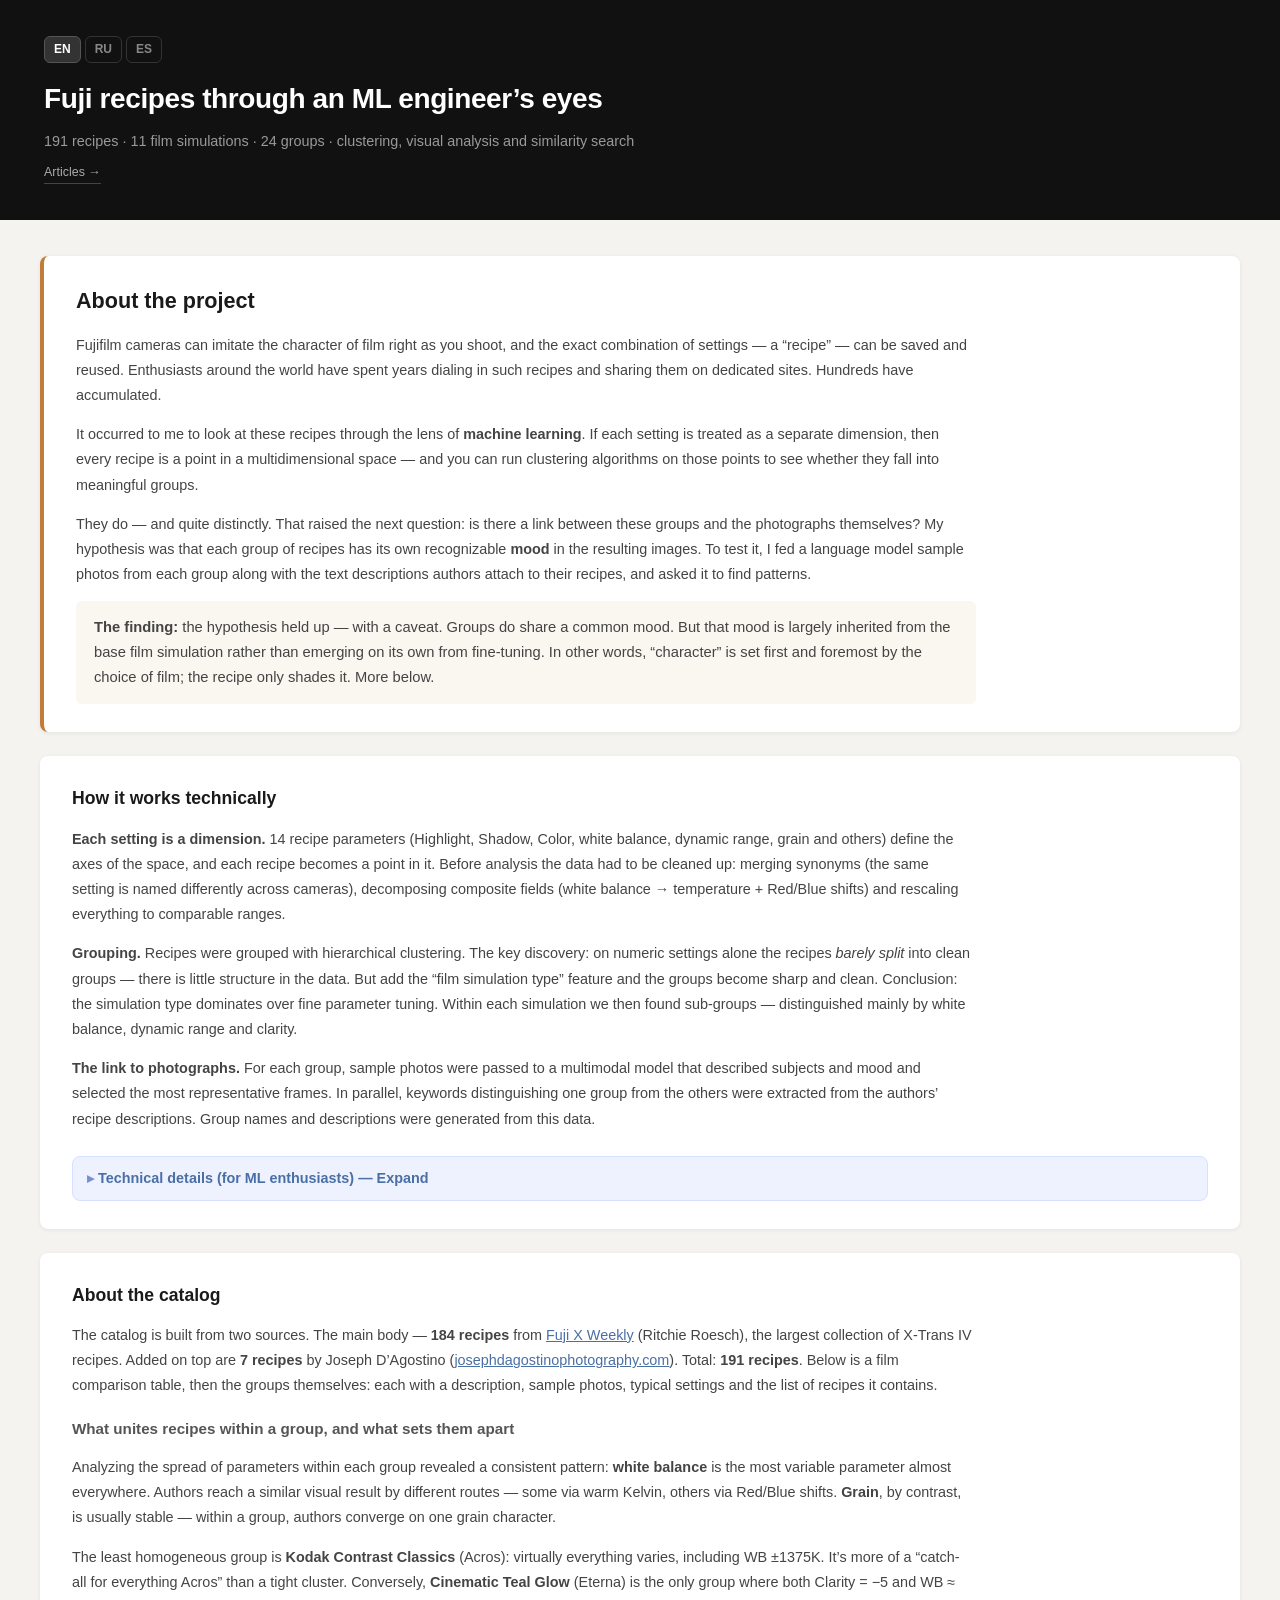
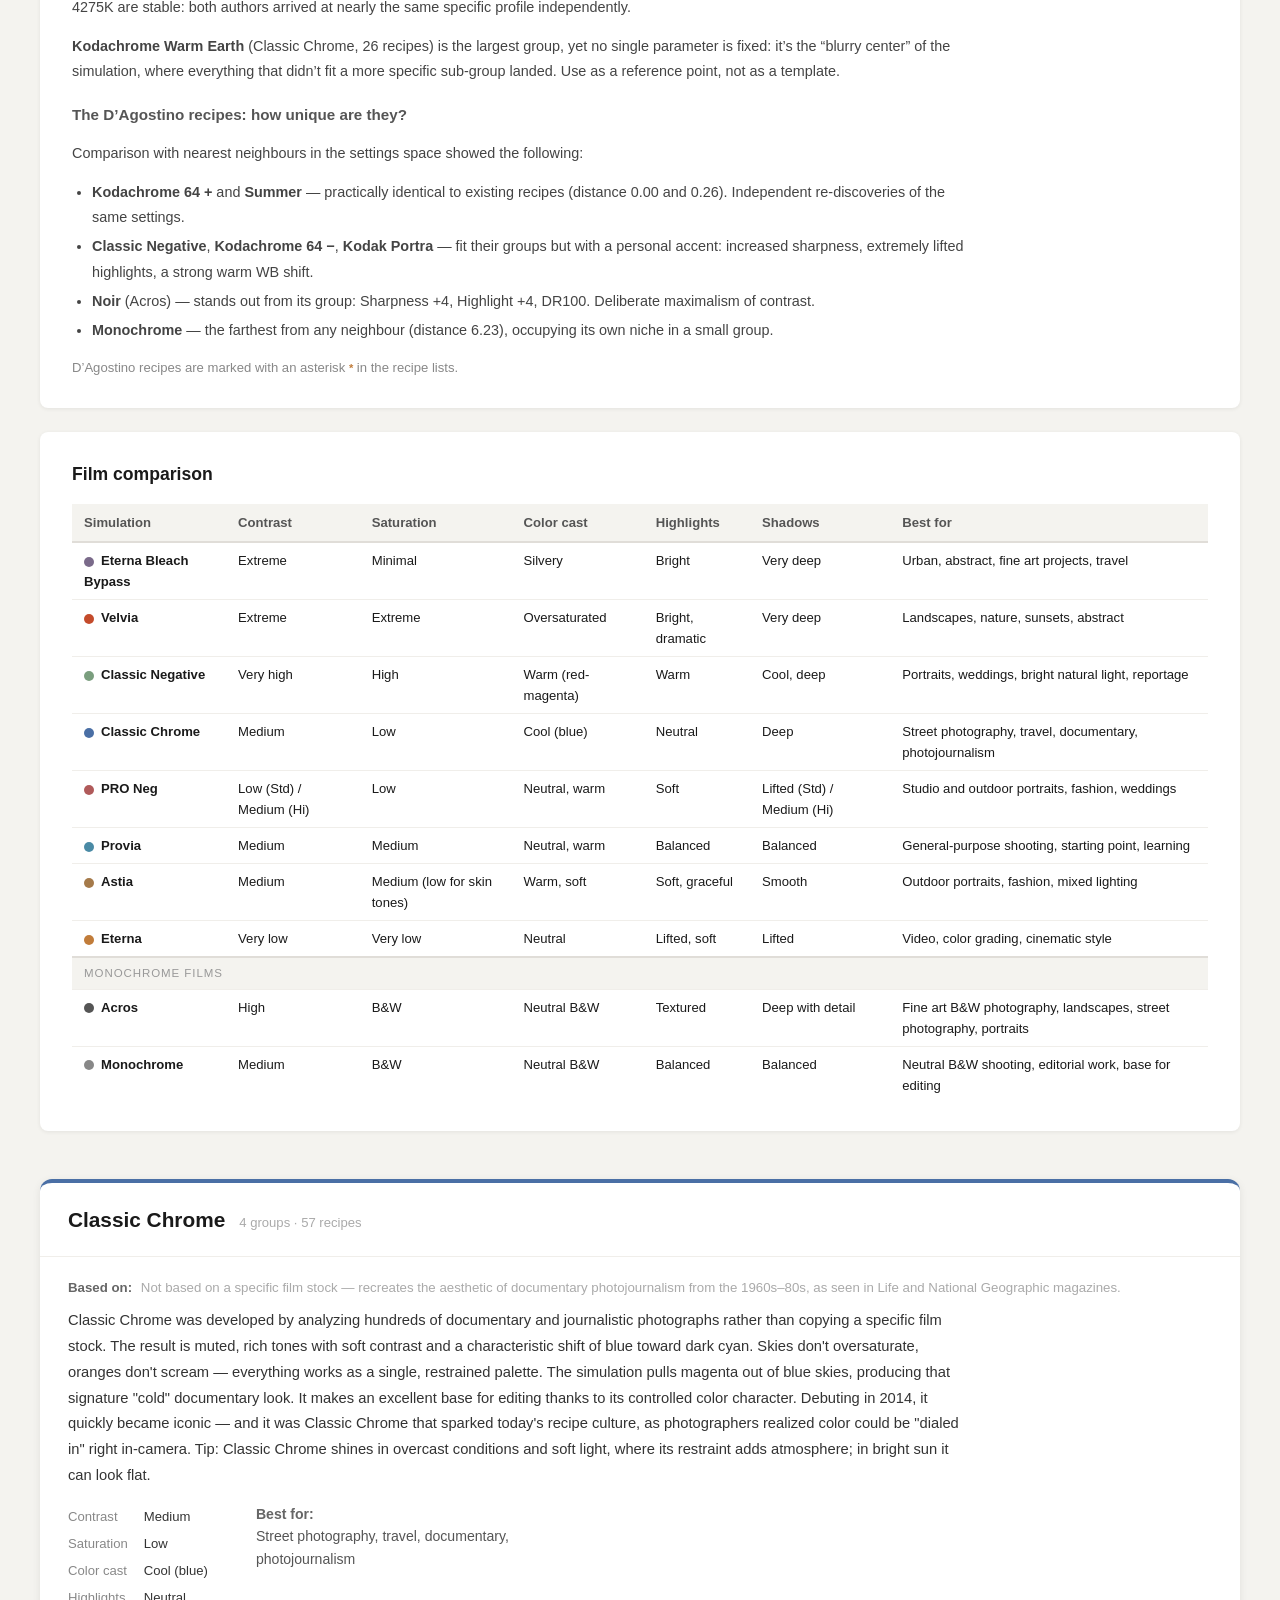
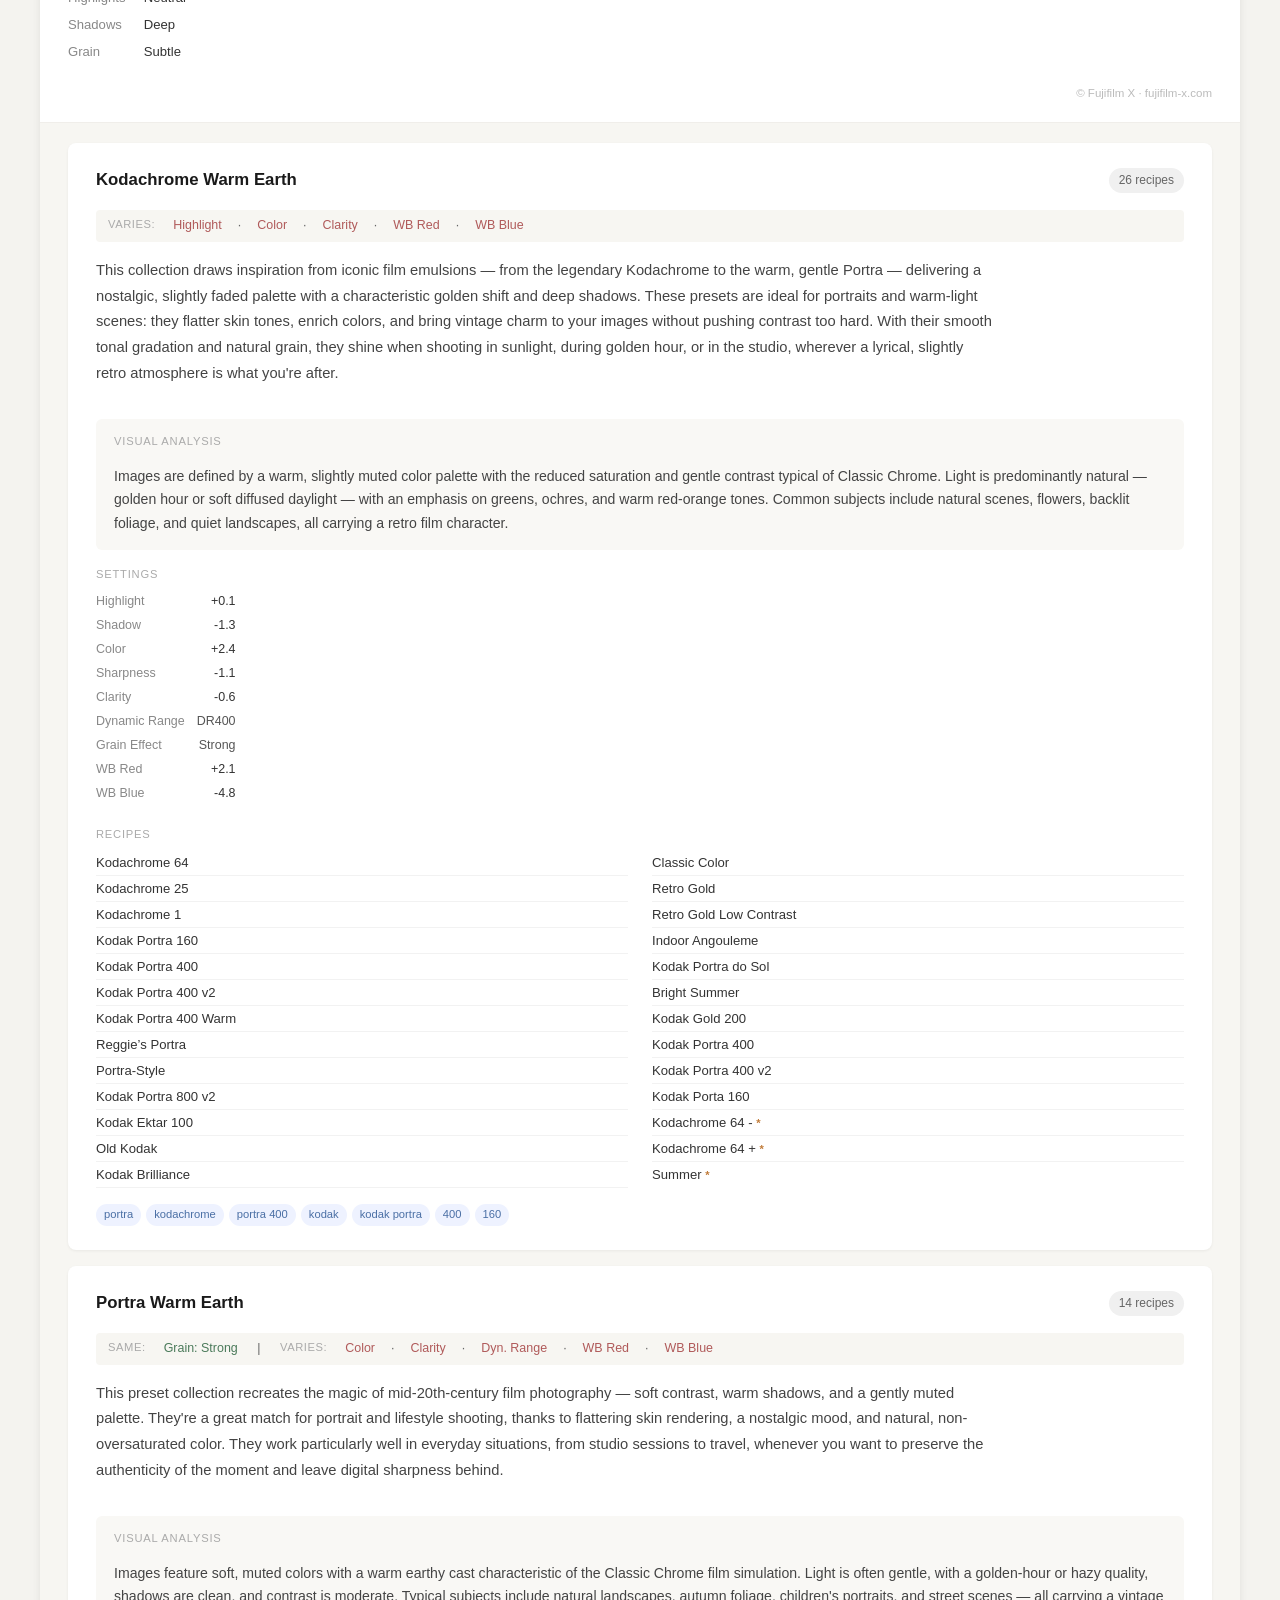
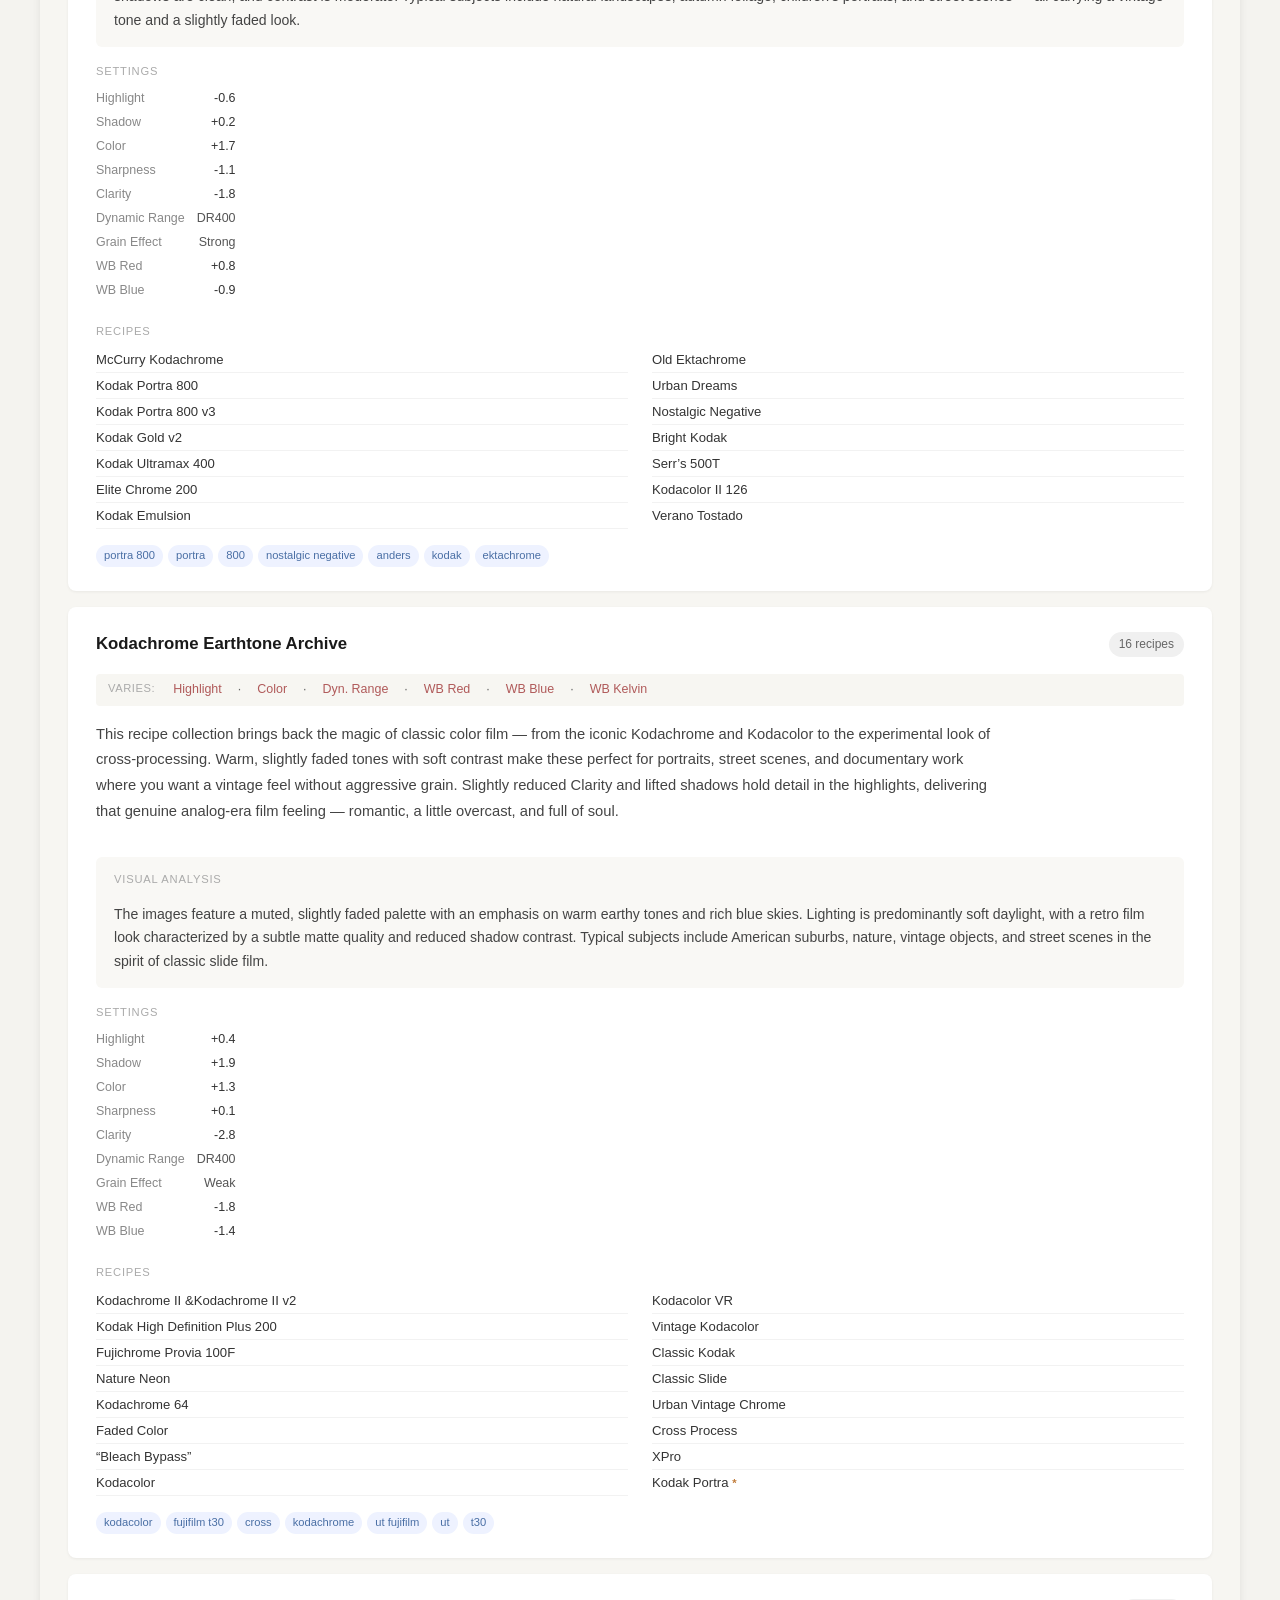
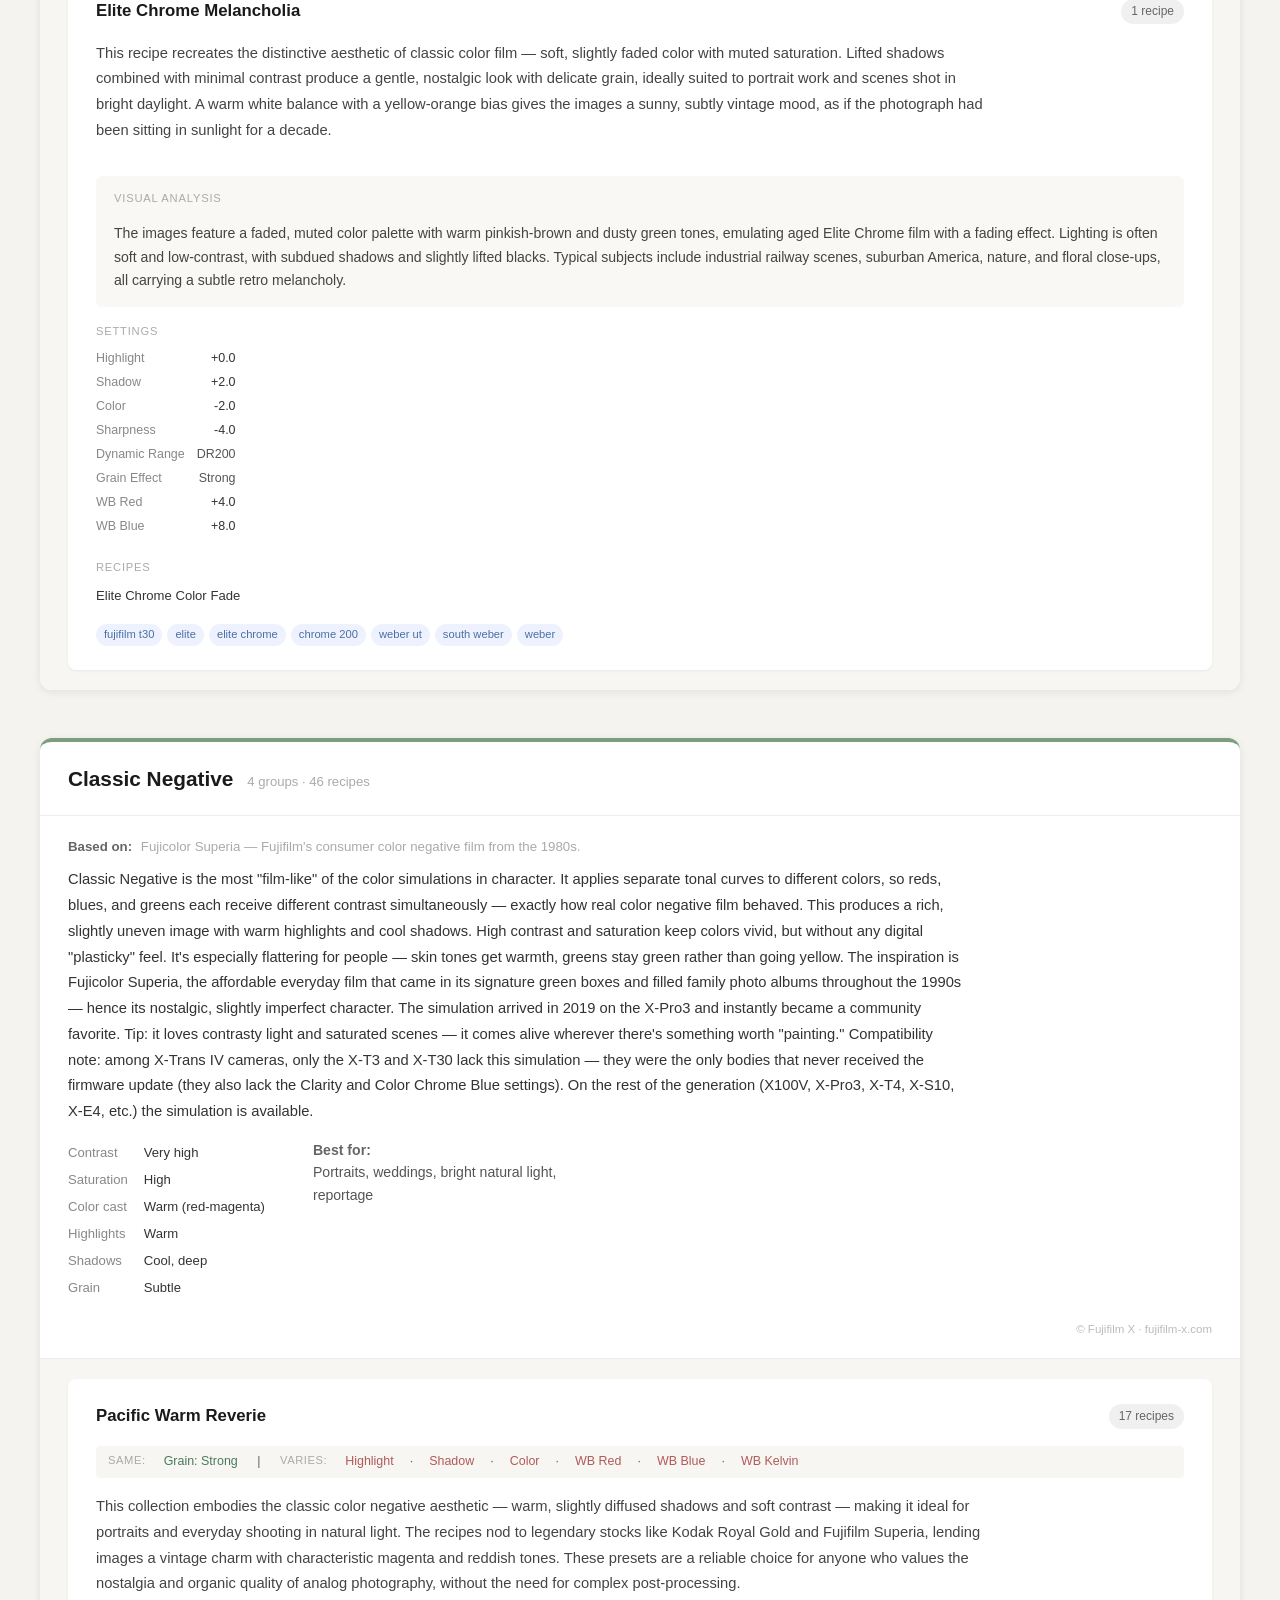
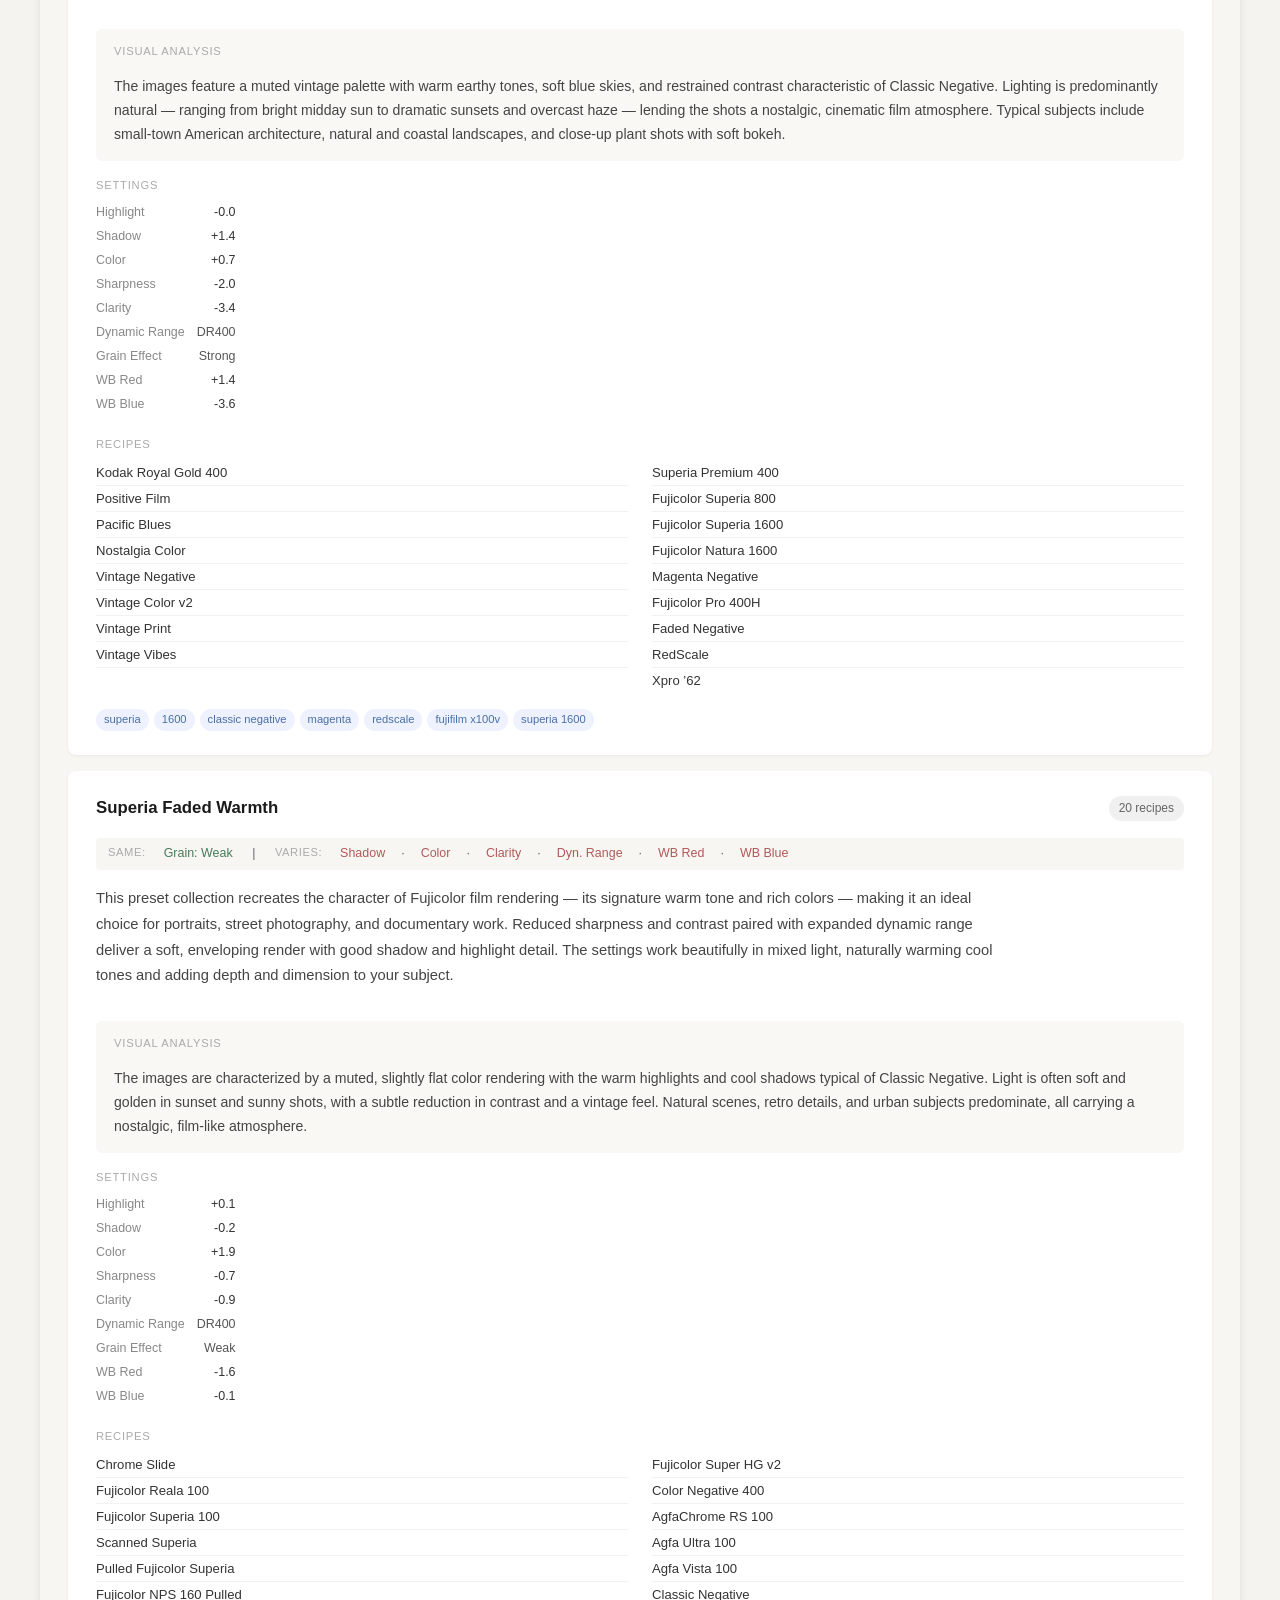
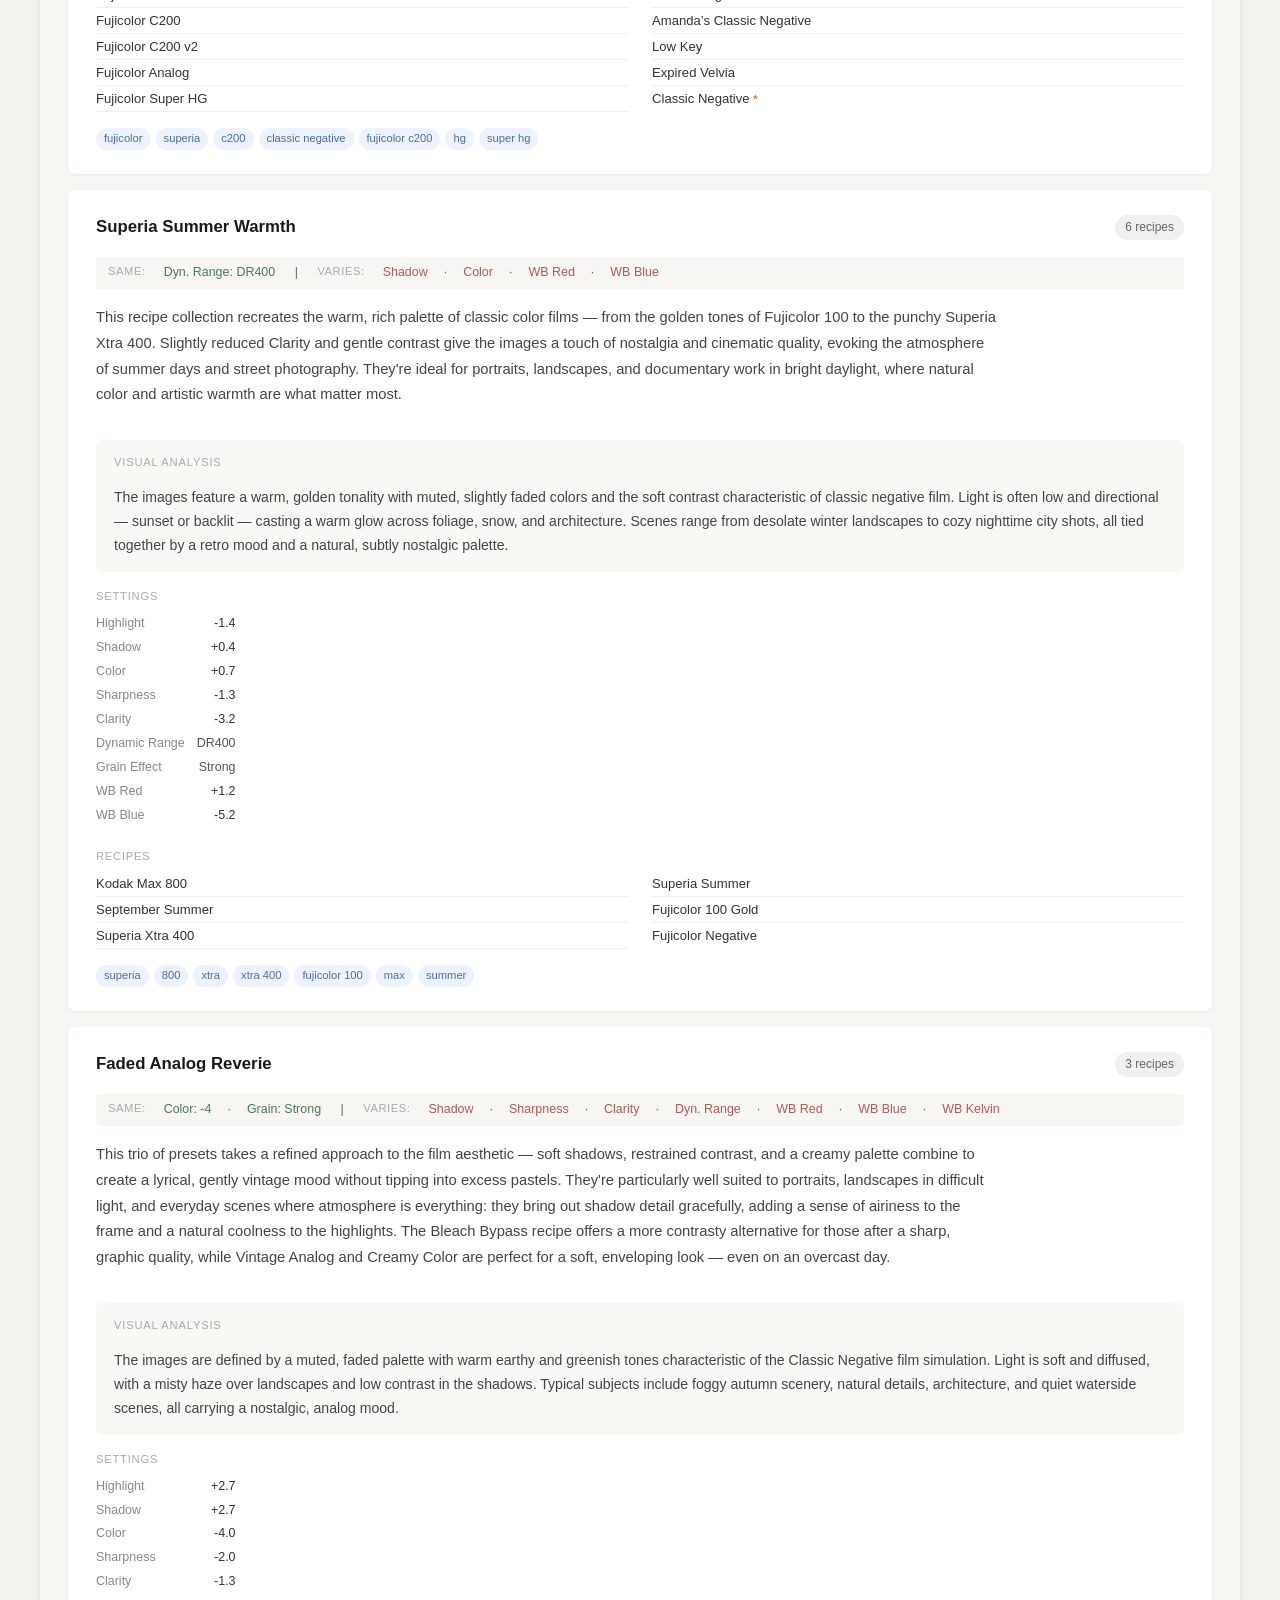
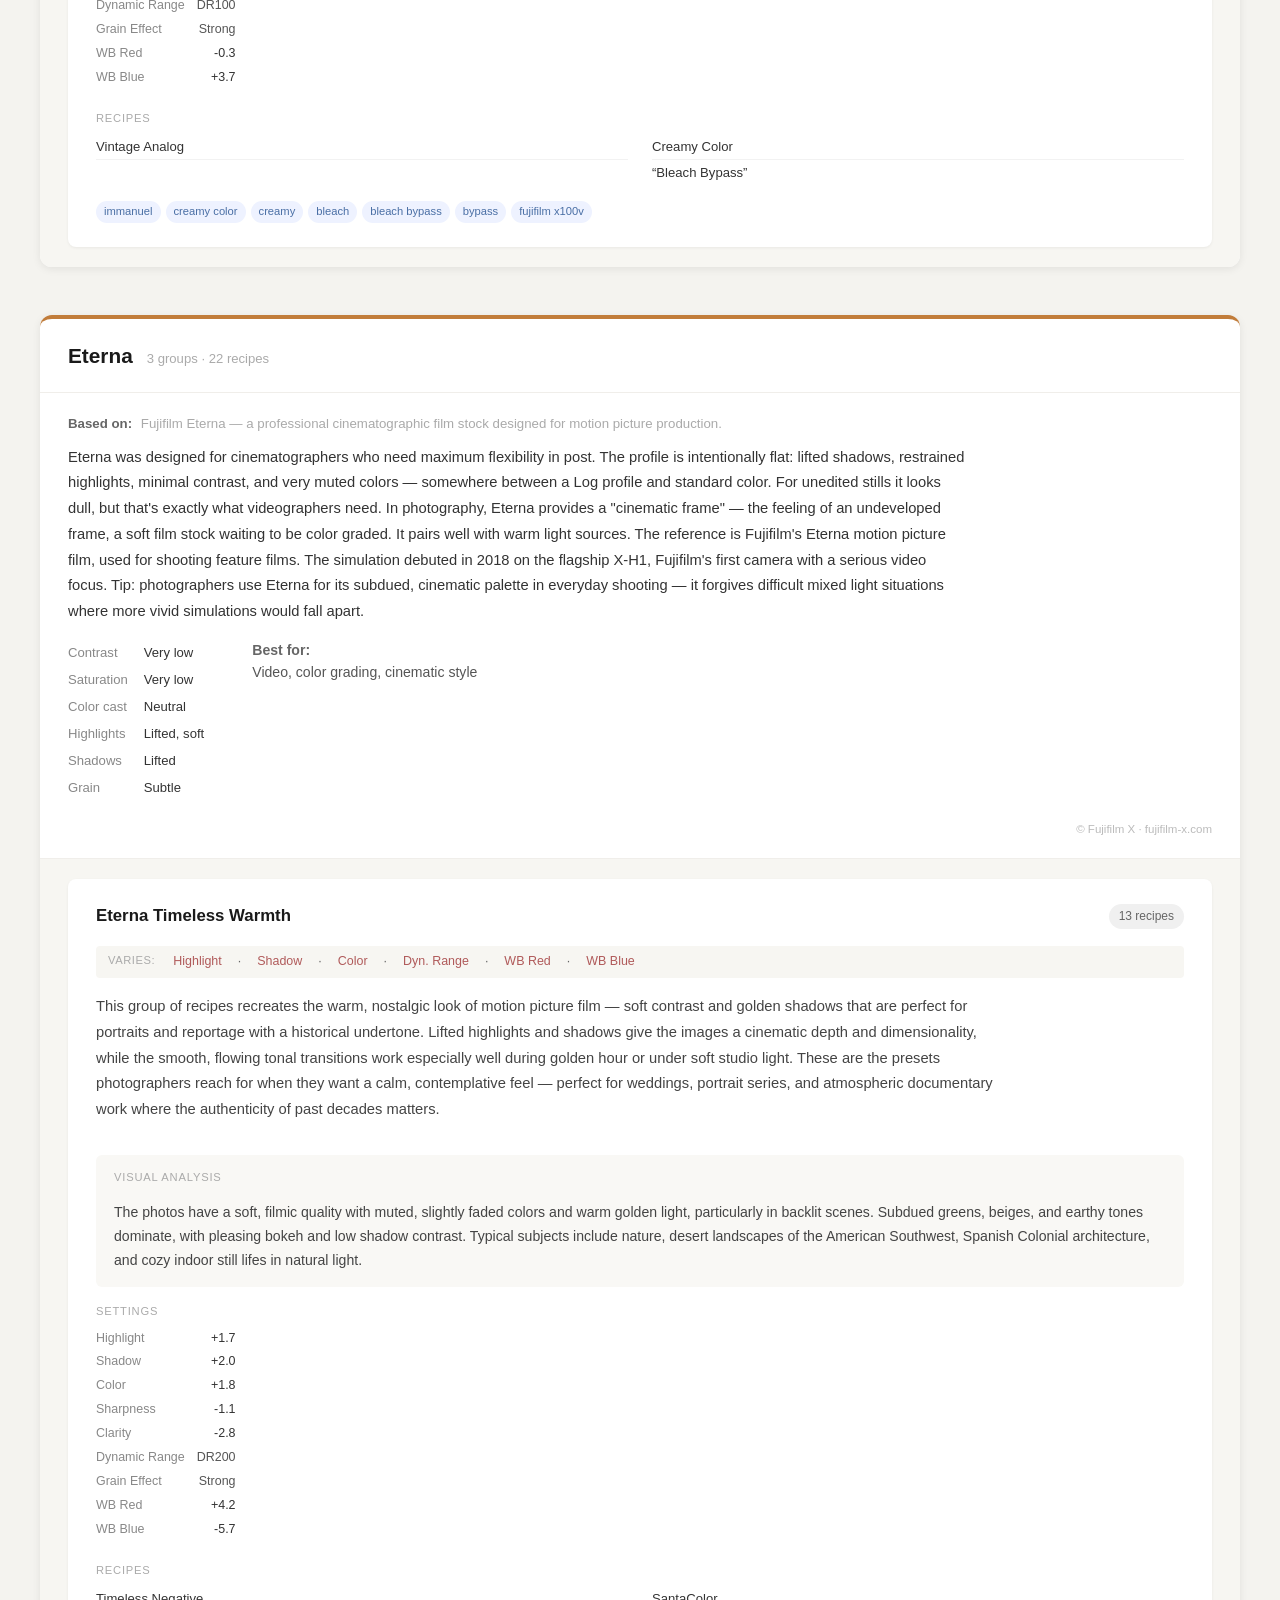
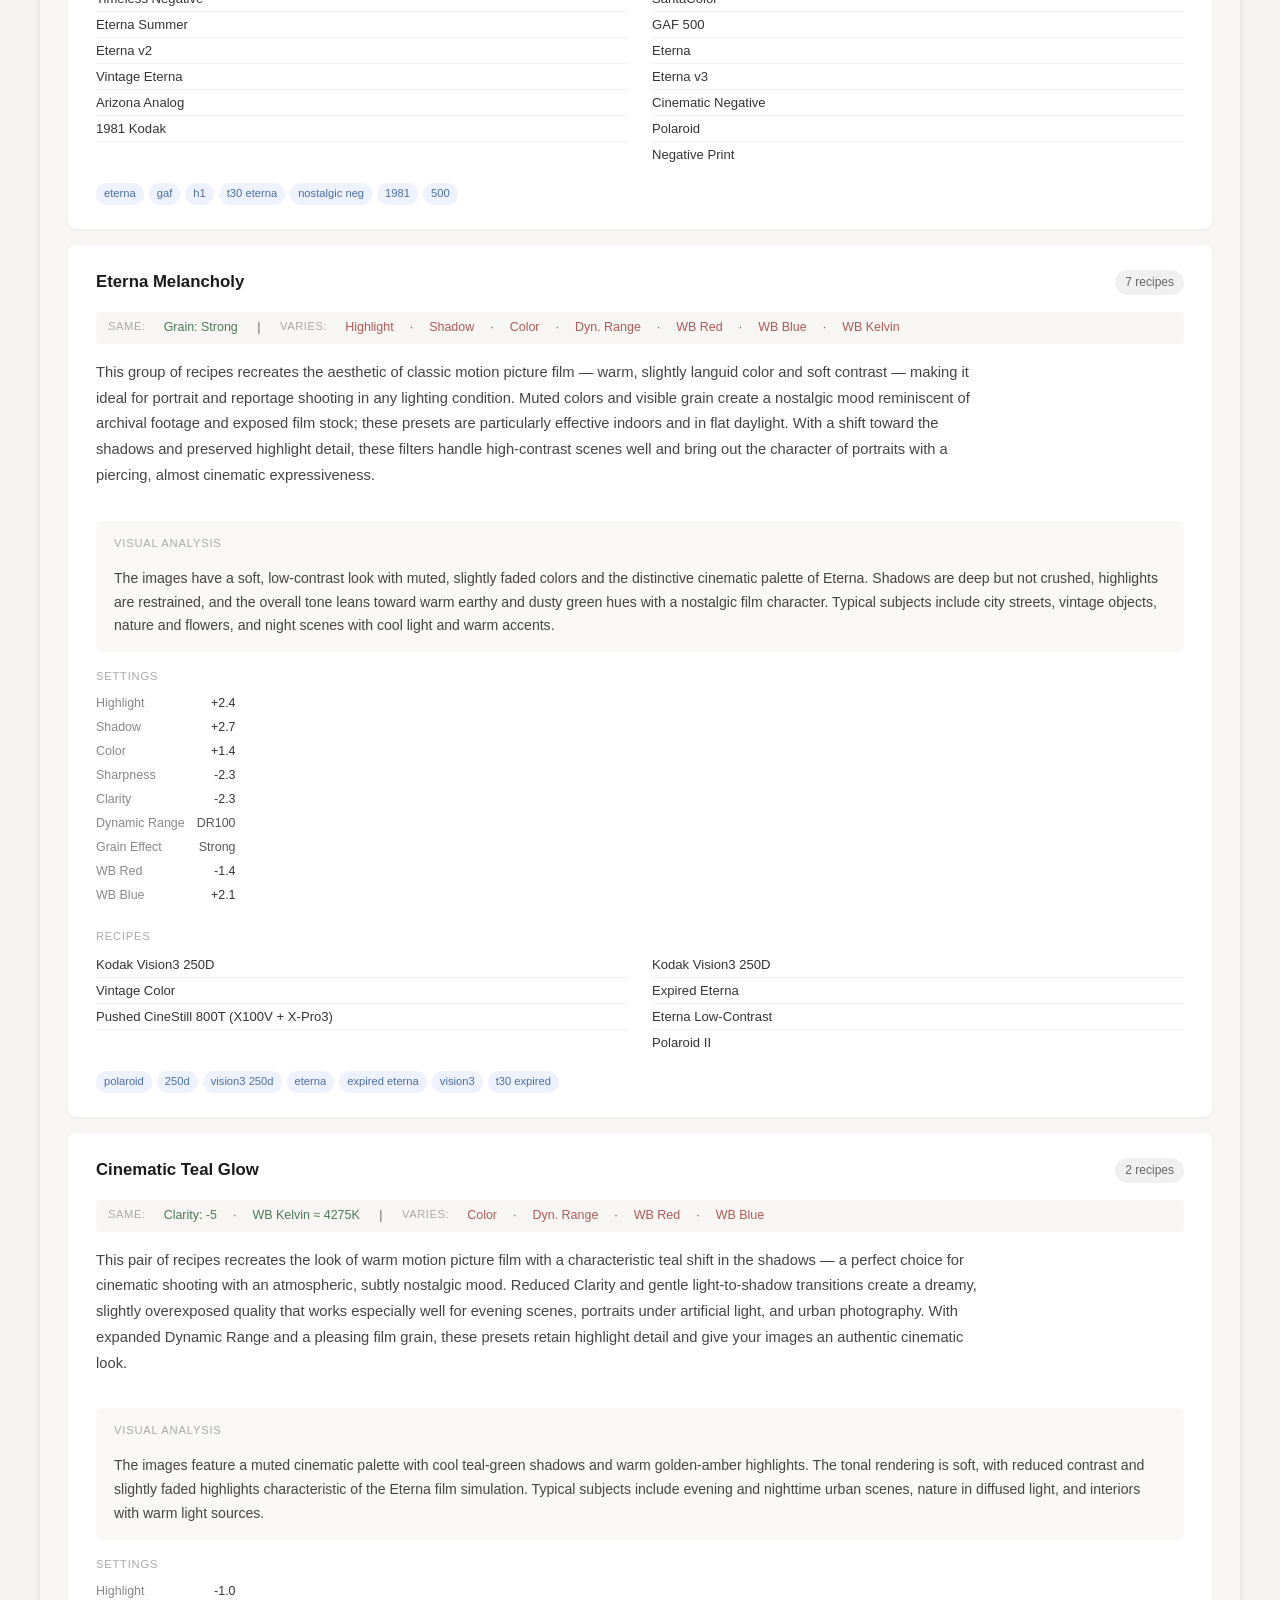
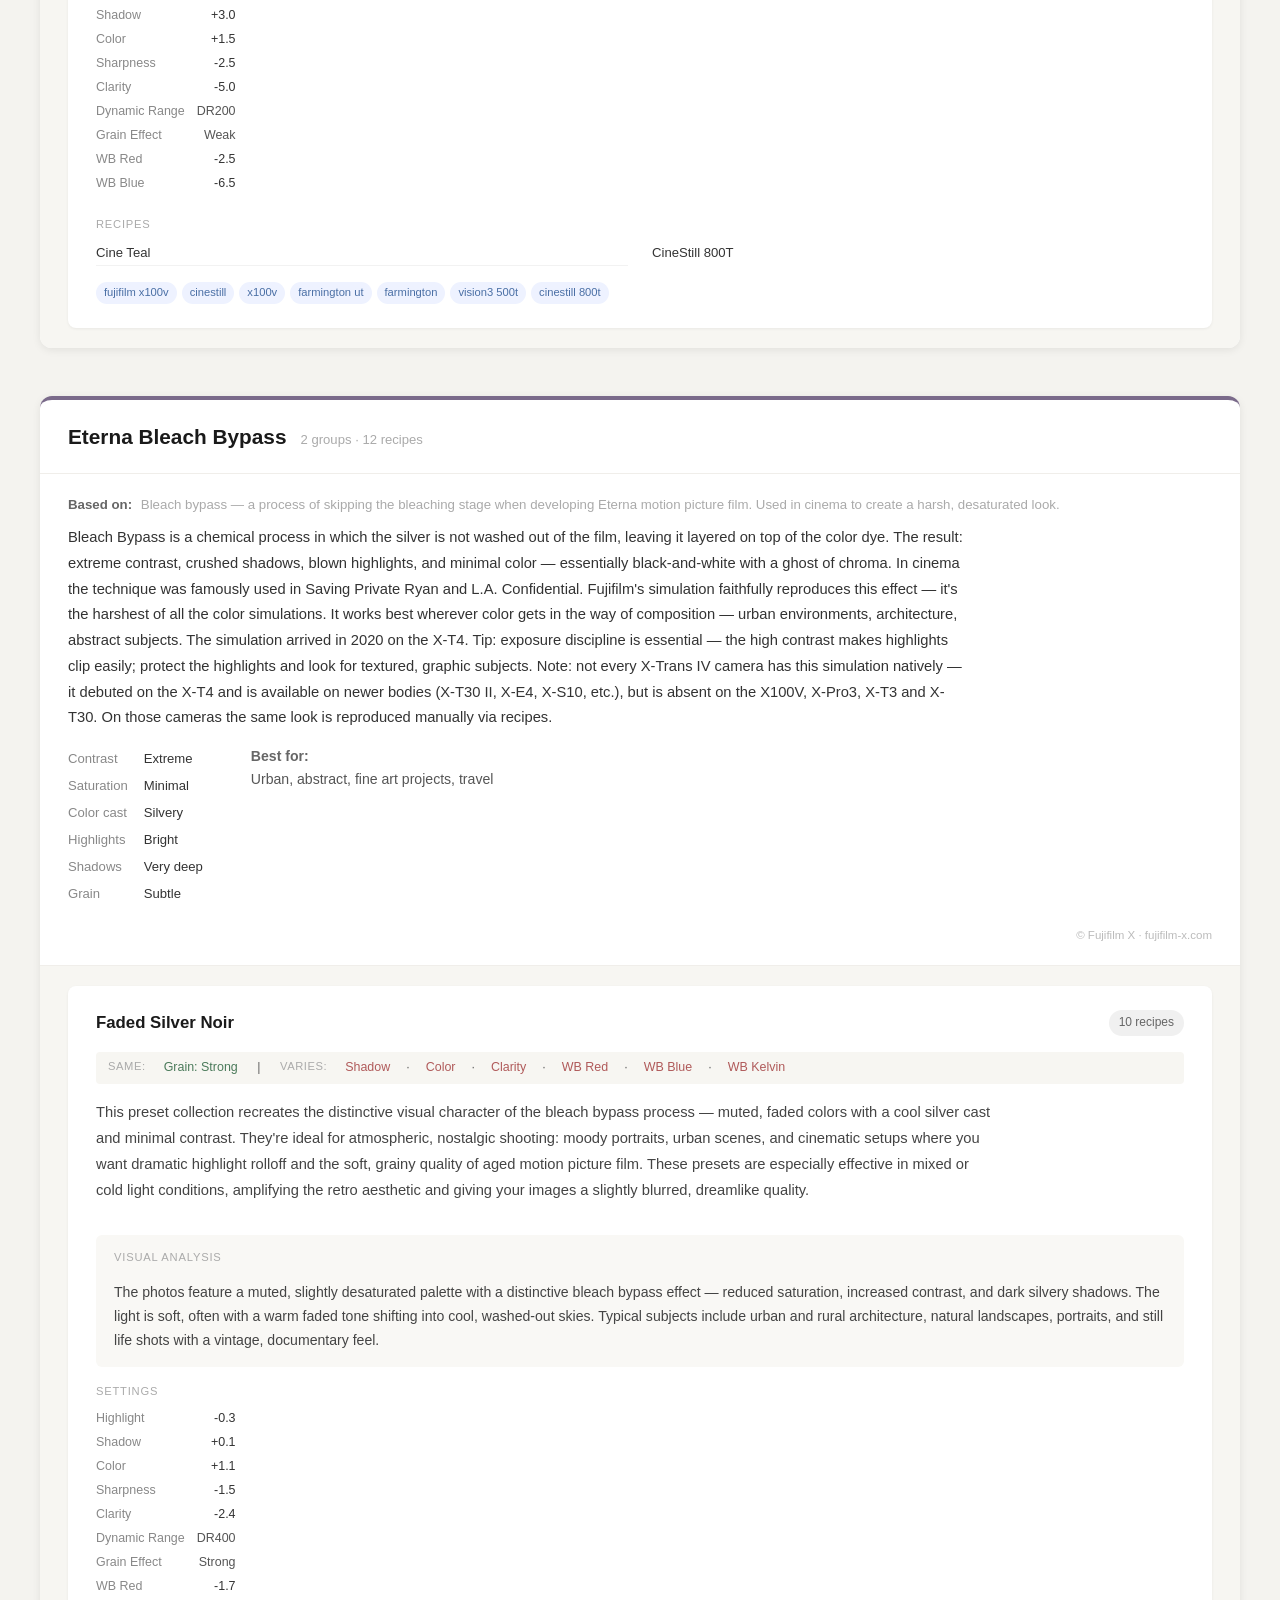
==== commit f802a3dc: "Add articles section: eval-harness article (EN/RU) New make_articles.py renders articles/*.md into s" ====
--- a/index.html
+++ b/index.html
@@ -3,7 +3,8 @@
 <head>
 <meta charset="UTF-8">
 <meta name="viewport" content="width=device-width,initial-scale=1">
-<title>Fuji Recipes</title>
+<title>ML and Fuji Recipes</title>
+<script defer src="https://stats.ss.zone/script.js" data-website-id="58d1f8c5-a3e9-4cc3-805a-1f0802b2f5b3"></script>
 <style>*{box-sizing:border-box;margin:0;padding:0}
 body{font-family:-apple-system,BlinkMacSystemFont,"Segoe UI",sans-serif;
       background:#f4f3ef;color:#1a1a1a;line-height:1.6}
@@ -193,6 +194,11 @@
 }
 
 /* language switcher */
+/* header link to the articles section */
+.art-link{display:inline-block;font-size:.78rem;color:#aaa;text-decoration:none;
+           margin-top:10px;border-bottom:1px solid #444}
+.art-link:hover{color:#fff;border-bottom-color:#888}
+
 .lang-switch{display:flex;gap:4px;margin-bottom:14px}
 .lang-switch a{color:#888;text-decoration:none;font-size:.75rem;font-weight:600;
                padding:3px 9px;border-radius:6px;border:1px solid #333}
@@ -205,6 +211,7 @@
   <nav class="lang-switch"><a class="lang-cur" href="/">EN</a><a class="" href="/ru/">RU</a><a class="" href="/es/">ES</a></nav>
   <h1>Fuji recipes through an ML engineer’s eyes</h1>
   <p>191 recipes · 11 film simulations · 24 groups · clustering, visual analysis and similarity search</p>
+  <a class="art-link" href="/article/">Articles →</a>
 </header>
 <main>
 <div class="intro-block lead">
